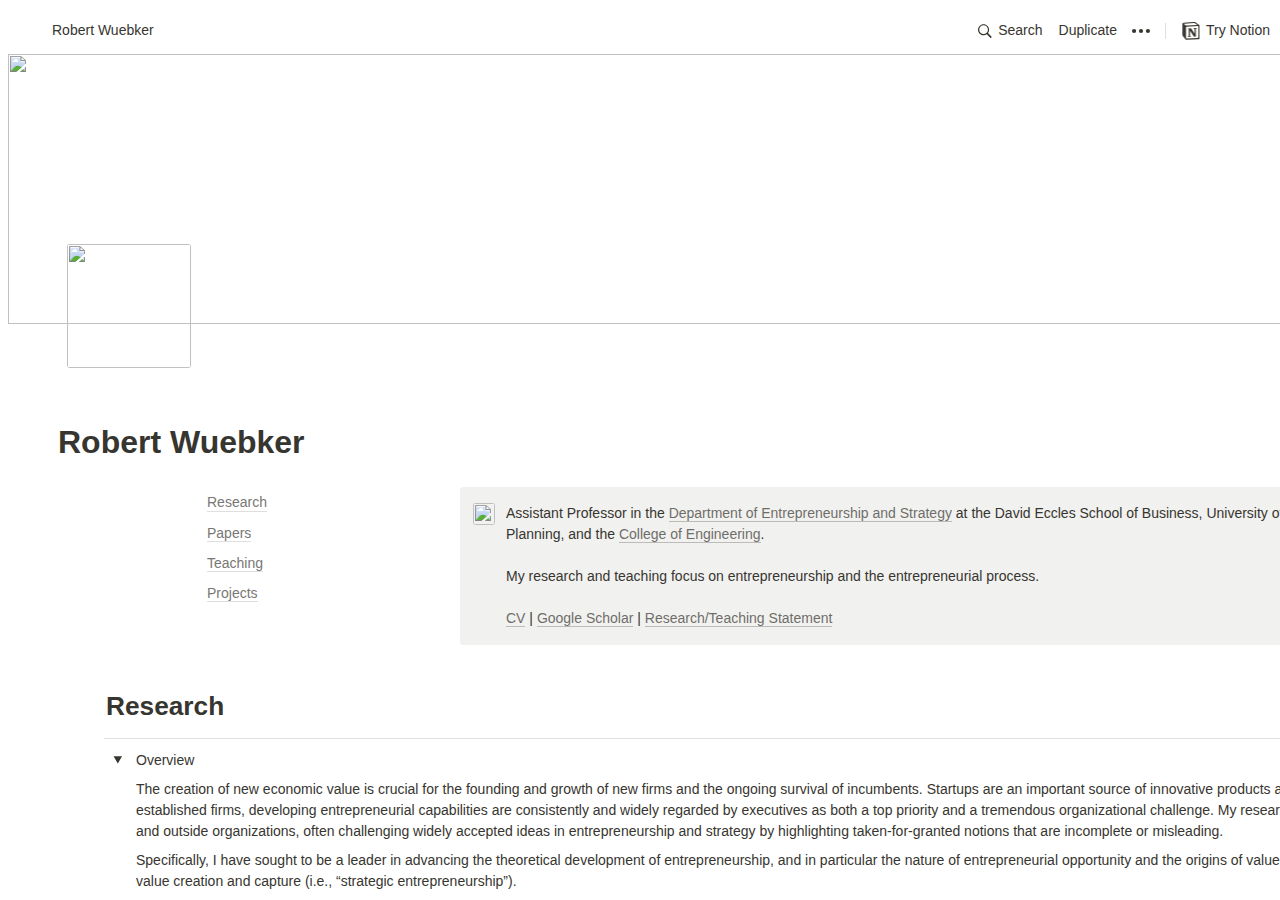
==== index.html @ 04fdee47 "publish: Add files via upload" ====
<html class="notion-html"><head lang="en"><meta charset="utf-8"/><meta content="width=device-width,height=device-height,initial-scale=1,maximum-scale=1,user-scalable=no,viewport-fit=cover" name="viewport"/><title>Robert Wuebker</title><meta content="en_US" property="og:locale"/><link href="/image/https%3A%2F%2Fs3-us-west-2.amazonaws.com%2Fsecure.notion-static.com%2F7ab8ab61-3689-4cba-9c28-fa5ec121e0fb%2FJune_2017_Nice-modified.png?table=block&amp;id=f974e372-aad2-4db1-bea2-6d097f855033&amp;spaceId=c3b4f747-2ad0-435e-8d3e-0a15365d5d4f&amp;width=200&amp;userId=&amp;cache=v2" rel="shortcut icon" type="image/x-icon"/><link href="/images/logo-ios.png" rel="apple-touch-icon"/><meta content="yes" name="apple-mobile-web-app-capable"/><meta content="telephone=no" name="format-detection"/><meta content="no" name="msapplication-tap-highlight"/><link href="4c758603f1604611142662f0ddecadcb583394b5.css" media="print" rel="stylesheet"/><link href="e1d809d762eeca23edf0cb31bb17bf3c703085f5.css" rel="stylesheet"/><link href="c2966105e8aa352ed123c7fd10adfdee28a77e8d.css" rel="stylesheet"/></head><body class="notion-body"><style>body{background:#fff}body.dark{background:#191919}.initial-loading-spinner{-webkit-animation:rotate 1s linear infinite;animation:rotate 1s linear infinite;-webkit-transform-origin:center center;transform-origin:center center;width:1em;height:1em;opacity:.5;display:block;pointer-events:none}@-webkit-keyframes rotate{0%{-webkit-transform:rotate(0) translateZ(0);transform:rotate(0) translateZ(0)}100%{-webkit-transform:rotate(360deg) translateZ(0);transform:rotate(360deg) translateZ(0)}}@keyframes rotate{0%{-webkit-transform:rotate(0) translateZ(0);transform:rotate(0) translateZ(0)}100%{-webkit-transform:rotate(360deg) translateZ(0);transform:rotate(360deg) translateZ(0)}}</style><style id="scroll-properties">
			::-webkit-scrollbar {
				width: 10px;
				height: 10px;
			}
			::-webkit-scrollbar {
				background: transparent;
			}
			::-webkit-scrollbar-track {
				background: #EDECE9;
			}
			::-webkit-scrollbar-thumb {
				background:#D3D1CB;
			}
			::-webkit-scrollbar-thumb:hover {
				background:#AEACA6;
			}
		</style><div id="notion-app"><div class="notion-app-inner notion-light-theme" style='color: rgb(55, 53, 47); fill: currentcolor; line-height: 1.5; font-family: ui-sans-serif, -apple-system, BlinkMacSystemFont, "Segoe UI", Helvetica, "Apple Color Emoji", Arial, sans-serif, "Segoe UI Emoji", "Segoe UI Symbol"; -webkit-font-smoothing: auto;'><div class="notion-cursor-listener" style="width: 100vw; height: 100%; position: relative; display: flex; flex: 1 1 0%; background: white; cursor: text;"><div style="display: flex; flex-direction: column; width: 100%; overflow: hidden; visibility: unset;"><div style="max-width: 100vw; z-index: 100; background: white; user-select: none;"><div class="notion-topbar" style="width: 100%; max-width: 100vw; height: 45px; opacity: 1; transition: opacity 700ms ease 0s, color 700ms ease 0s; position: relative;"><div style="display: flex; justify-content: space-between; align-items: center; overflow: hidden; height: 45px; padding-left: 12px; padding-right: 10px;"><div class="notranslate" style="display: flex; align-items: center; line-height: 1.2; font-size: 14px; height: 100%; flex-grow: 0; margin-right: 8px; min-width: 0px;"><div class="notion-focusable" role="button" style="user-select: none; transition: background 20ms ease-in 0s; cursor: pointer; display: inline-flex; align-items: center; flex-shrink: 1; white-space: nowrap; height: 24px; border-radius: 3px; font-size: 14px; line-height: 1.2; min-width: 0px; padding-left: 6px; padding-right: 6px; color: rgb(55, 53, 47);" tabindex="0"><div aria-disabled="true" class="notion-record-icon notranslate notion-focusable" role="button" style="user-select: none; transition: background 20ms ease-in 0s; display: flex; align-items: center; justify-content: center; height: 20px; width: 20px; border-radius: 3px; flex-shrink: 0; margin-right: 6px;" tabindex="-1"><div><div style="width: 100%; height: 100%;"><img src="b9936ef5839296fddff135df5c99dd07bd91cec0.png" style="display: block; object-fit: cover; border-radius: 3px; width: 17.76px; height: 17.76px; transition: opacity 100ms ease-out 0s;"/></div></div></div><div class="notranslate" style="white-space: nowrap; overflow: hidden; text-overflow: ellipsis; max-width: 240px;">Robert Wuebker</div></div></div><div style="flex-grow: 1; flex-shrink: 1;"></div><div class="notion-focusable" role="button" style="user-select: none; transition: background 20ms ease-in 0s; cursor: pointer; display: inline-flex; align-items: center; flex-shrink: 0; white-space: nowrap; height: 28px; border-radius: 3px; font-size: 14px; line-height: 1.2; min-width: 0px; padding-left: 8px; padding-right: 8px; color: rgb(55, 53, 47);" tabindex="0"><svg class="searchNew" style="width: 14px; height: 14px; display: block; fill: inherit; flex-shrink: 0; backface-visibility: hidden; margin-right: 6px;" viewBox="0 0 17 17"><path d="M6.78027 13.6729C8.24805 13.6729 9.60156 13.1982 10.709 12.4072L14.875 16.5732C15.0684 16.7666 15.3232 16.8633 15.5957 16.8633C16.167 16.8633 16.5713 16.4238 16.5713 15.8613C16.5713 15.5977 16.4834 15.3516 16.29 15.1582L12.1504 11.0098C13.0205 9.86719 13.5391 8.45215 13.5391 6.91406C13.5391 3.19629 10.498 0.155273 6.78027 0.155273C3.0625 0.155273 0.0214844 3.19629 0.0214844 6.91406C0.0214844 10.6318 3.0625 13.6729 6.78027 13.6729ZM6.78027 12.2139C3.87988 12.2139 1.48047 9.81445 1.48047 6.91406C1.48047 4.01367 3.87988 1.61426 6.78027 1.61426C9.68066 1.61426 12.0801 4.01367 12.0801 6.91406C12.0801 9.81445 9.68066 12.2139 6.78027 12.2139Z"></path></svg>Search</div><div class="notion-focusable" role="button" style="user-select: none; transition: background 20ms ease-in 0s; cursor: pointer; display: inline-flex; align-items: center; flex-shrink: 0; white-space: nowrap; height: 28px; border-radius: 3px; font-size: 14px; line-height: 1.2; min-width: 0px; padding-left: 8px; padding-right: 8px; color: rgb(55, 53, 47);" tabindex="0">Duplicate</div><div class="notion-focusable" role="button" style="user-select: none; transition: background 20ms ease-in 0s; cursor: pointer; display: flex; align-items: center; justify-content: center; width: 32px; height: 28px; border-radius: 3px;" tabindex="0"><svg class="dots" style="width: 18px; height: 18px; display: block; fill: inherit; flex-shrink: 0; backface-visibility: hidden;" viewBox="0 0 13 3"><g><path d="M3,1.5A1.5,1.5,0,1,1,1.5,0,1.5,1.5,0,0,1,3,1.5Z"></path><path d="M8,1.5A1.5,1.5,0,1,1,6.5,0,1.5,1.5,0,0,1,8,1.5Z"></path><path d="M13,1.5A1.5,1.5,0,1,1,11.5,0,1.5,1.5,0,0,1,13,1.5Z"></path></g></svg></div><div style="flex: 0 0 auto; width: 1px; height: 16px; margin-left: 8px; margin-right: 8px; background: rgba(55, 53, 47, 0.16);"></div><div class="notion-focusable" role="button" style="user-select: none; transition: background 20ms ease-in 0s; cursor: pointer; display: inline-flex; align-items: center; flex-shrink: 0; white-space: nowrap; height: 28px; border-radius: 3px; font-size: 14px; line-height: 1.2; min-width: 0px; padding-left: 8px; padding-right: 8px; color: rgb(55, 53, 47);" tabindex="0"><svg class="notionLogo" style="width: 18px; height: 18px; display: block; fill: inherit; flex-shrink: 0; backface-visibility: hidden; margin-right: 6px;" viewBox="0 0 120 126"><path d="M 20.6927 21.9315C 24.5836 25.0924 26.0432 24.8512 33.3492 24.3638L 102.228 20.2279C 103.689 20.2279 102.474 18.7705 101.987 18.5283L 90.5477 10.2586C 88.3558 8.55699 85.4356 6.60818 79.8387 7.09563L 13.1433 11.9602C 10.711 12.2014 10.2251 13.4175 11.1939 14.3924L 20.6927 21.9315ZM 24.8281 37.9835L 24.8281 110.456C 24.8281 114.351 26.7745 115.808 31.1553 115.567L 106.853 111.187C 111.236 110.946 111.724 108.267 111.724 105.103L 111.724 33.1169C 111.724 29.958 110.509 28.2544 107.826 28.4976L 28.721 33.1169C 25.8018 33.3622 24.8281 34.8225 24.8281 37.9835ZM 99.5567 41.8711C 100.042 44.0622 99.5567 46.2512 97.3618 46.4974L 93.7143 47.2241L 93.7143 100.728C 90.5477 102.43 87.6275 103.403 85.1942 103.403C 81.2983 103.403 80.3226 102.186 77.4044 98.54L 53.5471 61.087L 53.5471 97.3239L 61.0964 99.0275C 61.0964 99.0275 61.0964 103.403 55.0057 103.403L 38.2148 104.377C 37.727 103.403 38.2148 100.973 39.9179 100.486L 44.2996 99.2717L 44.2996 51.36L 38.2158 50.8725C 37.728 48.6815 38.9431 45.5225 42.3532 45.2773L 60.3661 44.0631L 85.1942 82.0036L 85.1942 48.4402L 78.864 47.7136C 78.3781 45.0351 80.3226 43.0902 82.7569 42.849L 99.5567 41.8711ZM 7.5434 5.39404L 76.9175 0.285276C 85.4366 -0.445402 87.6285 0.0440428 92.983 3.93368L 115.128 19.4982C 118.782 22.1747 120 22.9034 120 25.8211L 120 111.187C 120 116.537 118.051 119.701 111.237 120.185L 30.6734 125.05C 25.5584 125.294 23.124 124.565 20.4453 121.158L 4.13735 99.9994C 1.21516 96.1048 0 93.191 0 89.7819L 0 13.903C 0 9.5279 1.94945 5.8785 7.5434 5.39404Z"></path></svg>Try Notion</div></div></div><div style="width: calc(100% - 0px); user-select: none;"></div></div><div class="notion-frame" style="flex-grow: 0; flex-shrink: 1; display: flex; flex-direction: column; background: white; z-index: 1; height: calc(100vh - 45px); max-height: 100%; position: relative; width: 1920px;"><div class="notion-scroller vertical" style="display: flex; flex-direction: column; z-index: 1; flex-grow: 1; position: relative; align-items: center; margin-right: 0px; margin-bottom: 0px; overflow: hidden auto;"><div class="whenContentEditable" data-content-editable-root="true" style="caret-color: rgb(55, 53, 47); width: 100%; display: flex; flex-direction: column; position: relative; align-items: center; flex-grow: 1; --whenContentEditable--WebkitUserModify:read-write-plaintext-only;"><span style="height: 1px; width: 1px;"></span><div class="pseudoSelection" contenteditable="false" data-content-editable-void="true" style="user-select: none; --pseudoSelection--background:transparent; width: 100%; display: flex; flex-direction: column; align-items: center; flex-shrink: 0; flex-grow: 0; z-index: 2;"><div style="position: relative; width: 100%; display: flex; flex-direction: column; align-items: center; height: 30vh; cursor: default;"><div style="width: 100%; cursor: inherit;"><div style="display: grid; width: 100%; height: 30vh;"><div style="grid-area: 1 / 1 / auto / auto; width: 100%; height: 100%;"><img src="08e96761a85eaa4669b45ad9a16db7f7330a67d4.jpg" style="display: block; object-fit: cover; border-radius: 0px; width: 100%; height: 30vh; opacity: 1; object-position: center 50%;"/></div><div style="pointer-events: none; grid-area: 1 / 1 / auto / auto; width: 100%; height: 100%;"><img src="[data-uri]" style="display: block; object-fit: cover; border-radius: 0px; width: 100%; height: 30vh; opacity: 1; object-position: center 50%;"/></div></div></div><div style='background: rgba(0, 0, 0, 0.4); border-radius: 3px; color: white; font-size: 12px; font-family: ui-sans-serif, -apple-system, BlinkMacSystemFont, "Segoe UI", Helvetica, "Apple Color Emoji", Arial, sans-serif, "Segoe UI Emoji", "Segoe UI Symbol"; width: 180px; left: calc(50% - 90px); padding: 0.3em 1.5em; pointer-events: none; position: absolute; top: calc(50% - 10px); text-align: center; opacity: 0;'>Drag image to reposition</div></div></div><div style="width: 100%; display: flex; justify-content: center; z-index: 3; flex-shrink: 0;"><div style="max-width: 100%; min-width: 0px; width: 100%;"><div style="width: 100%; display: flex; flex-direction: column; align-items: center; flex-shrink: 0; flex-grow: 0;"><div style="max-width: 100%; padding-left: calc(96px + env(safe-area-inset-left)); width: 100%;"><div class="pseudoSelection" contenteditable="false" data-content-editable-void="true" style="user-select: none; --pseudoSelection--background:transparent; pointer-events: none;"><div aria-disabled="true" class="notion-record-icon notranslate notion-focusable" role="button" style="user-select: none; transition: background 20ms ease-in 0s; display: flex; align-items: center; justify-content: center; height: 140px; width: 140px; border-radius: 3px; flex-shrink: 0; position: relative; z-index: 1; margin-left: 3px; margin-bottom: 0px; align-self: flex-start; pointer-events: auto; margin-top: -80px;" tabindex="-1"><div><div style="width: 100%; height: 100%;"><img src="26db6f2d8e98685d6c7b5381017d94def1e86a4d.png" style="display: block; object-fit: cover; border-radius: 3px; width: 124.32px; height: 124.32px; transition: opacity 100ms ease-out 0s;"/></div></div></div><div class="notion-page-controls" style='display: flex; justify-content: flex-start; flex-wrap: wrap; margin-top: 8px; margin-bottom: 4px; margin-left: -1px; color: rgba(55, 53, 47, 0.5); font-family: ui-sans-serif, -apple-system, BlinkMacSystemFont, "Segoe UI", Helvetica, "Apple Color Emoji", Arial, sans-serif, "Segoe UI Emoji", "Segoe UI Symbol"; height: 24px; pointer-events: auto;'></div></div><div style="padding-right: calc(96px + env(safe-area-inset-right));"><div><div class="notion-selectable notion-page-block" data-block-id="f974e372-aad2-4db1-bea2-6d097f855033" style='color: rgb(55, 53, 47); font-weight: 700; line-height: 1.2; font-size: 32px; font-family: ui-sans-serif, -apple-system, BlinkMacSystemFont, "Segoe UI", Helvetica, "Apple Color Emoji", Arial, sans-serif, "Segoe UI Emoji", "Segoe UI Symbol"; cursor: text; display: flex; align-items: center;'><div contenteditable="false" data-content-editable-leaf="true" placeholder="Untitled" spellcheck="true" style="max-width: 100%; width: 100%; white-space: pre-wrap; word-break: break-word; caret-color: rgb(55, 53, 47); padding: 3px 2px;">Robert Wuebker</div></div><div style="margin-left: 4px;"></div></div></div></div></div><div style="width: 100%; display: flex; flex-direction: column; align-items: center; flex-shrink: 0; flex-grow: 0;"><div contenteditable="false" data-content-editable-void="true" style="padding-left: calc(96px + env(safe-area-inset-left)); padding-right: calc(96px + env(safe-area-inset-right)); max-width: 100%; width: 100%;"></div></div></div></div><div style="display: flex; width: 100%; justify-content: space-between; padding-top: 5px;"><div style="max-width: 100%; min-width: 0px; width: 100%;"><div class="notion-page-content" style="flex-shrink: 0; flex-grow: 1; max-width: 100%; display: flex; align-items: flex-start; flex-direction: column; font-size: 14px; line-height: 1.5; width: 100%; z-index: 4; padding-bottom: 30vh; padding-left: calc(96px + env(safe-area-inset-left)); padding-right: calc(96px + env(safe-area-inset-right));"><div class="notion-selectable notion-column_list-block" data-block-id="061d6570-5e00-4f7c-8371-66a01bb4828f" style="width: 100%; max-width: 1718px; align-self: center; margin-top: 2px; margin-bottom: 1px;"><div style="display: flex;"><div style="padding-top: 12px; padding-bottom: 12px; flex-grow: 0; flex-shrink: 0; width: calc((100% - 46px) * 0.125);"><div class="notion-selectable notion-column-block" data-block-id="b6a327b5-1ee9-477a-aa2b-beccf0bfaed7" style="display: flex; flex-direction: column;"><div class="notion-selectable notion-table_of_contents-block" data-block-id="505fc703-7e97-4b4c-8473-d37e04c8502f" style="width: 100%; max-width: 100%; margin-top: 4px; margin-bottom: 0px;"><div contenteditable="false" data-content-editable-void="true" style="position: relative;"><div style="color: rgb(120, 119, 116); fill: rgb(120, 119, 116);"><a class="loconotion-anchor-link" href="#171da814ad4c41a09725a13e60e774c3" rel="noopener noreferrer" style="display: block; color: inherit; text-decoration: none;"><div class="notion-focusable" role="button" style="user-select: none; transition: background 20ms ease-in 0s; cursor: pointer; width: 100%;" tabindex="0"><div style="padding: 6px 2px; font-size: 14px; line-height: 1.3; display: flex; align-items: center; margin-left: 0px;"><div class="notranslate" style="white-space: nowrap; overflow: hidden; text-overflow: ellipsis; background-image: linear-gradient(to right, rgba(55, 53, 47, 0.16) 0%, rgba(55, 53, 47, 0.16) 100%); background-repeat: repeat-x; background-position: 0px 100%; background-size: 100% 1px;">Research</div></div></div></a></div><div style="color: rgb(120, 119, 116); fill: rgb(120, 119, 116);"><a class="loconotion-anchor-link" href="#e42f8b7f3642403e9f766d291a31a2dc" rel="noopener noreferrer" style="display: block; color: inherit; text-decoration: none;"><div class="notion-focusable" role="button" style="user-select: none; transition: background 20ms ease-in 0s; cursor: pointer; width: 100%;" tabindex="0"><div style="padding: 6px 2px; font-size: 14px; line-height: 1.3; display: flex; align-items: center; margin-left: 0px;"><div class="notranslate" style="white-space: nowrap; overflow: hidden; text-overflow: ellipsis; background-image: linear-gradient(to right, rgba(55, 53, 47, 0.16) 0%, rgba(55, 53, 47, 0.16) 100%); background-repeat: repeat-x; background-position: 0px 100%; background-size: 100% 1px;">Papers</div></div></div></a></div><div style="color: rgb(120, 119, 116); fill: rgb(120, 119, 116);"><a class="loconotion-anchor-link" href="#84c1a6bd9ed8491491bbed6f514b8ff3" rel="noopener noreferrer" style="display: block; color: inherit; text-decoration: none;"><div class="notion-focusable" role="button" style="user-select: none; transition: background 20ms ease-in 0s; cursor: pointer; width: 100%;" tabindex="0"><div style="padding: 6px 2px; font-size: 14px; line-height: 1.3; display: flex; align-items: center; margin-left: 0px;"><div class="notranslate" style="white-space: nowrap; overflow: hidden; text-overflow: ellipsis; background-image: linear-gradient(to right, rgba(55, 53, 47, 0.16) 0%, rgba(55, 53, 47, 0.16) 100%); background-repeat: repeat-x; background-position: 0px 100%; background-size: 100% 1px;">Teaching</div></div></div></a></div><div style="color: rgb(120, 119, 116); fill: rgb(120, 119, 116);"><a class="loconotion-anchor-link" href="#21c46ff7a8564c48928d2c7e8164986c" rel="noopener noreferrer" style="display: block; color: inherit; text-decoration: none;"><div class="notion-focusable" role="button" style="user-select: none; transition: background 20ms ease-in 0s; cursor: pointer; width: 100%;" tabindex="0"><div style="padding: 6px 2px; font-size: 14px; line-height: 1.3; display: flex; align-items: center; margin-left: 0px;"><div class="notranslate" style="white-space: nowrap; overflow: hidden; text-overflow: ellipsis; background-image: linear-gradient(to right, rgba(55, 53, 47, 0.16) 0%, rgba(55, 53, 47, 0.16) 100%); background-repeat: repeat-x; background-position: 0px 100%; background-size: 100% 1px;">Projects</div></div></div></a></div></div></div></div></div><div style="position: relative; width: 46px; flex-grow: 0; flex-shrink: 0; transition: opacity 200ms ease-out 0s; opacity: 0;"></div><div style="padding-top: 12px; padding-bottom: 12px; flex-grow: 0; flex-shrink: 0; width: calc((100% - 46px) * 0.875);"><div class="notion-selectable notion-column-block" data-block-id="f14bdfd2-2576-4710-8bee-774c85b29af2" style="display: flex; flex-direction: column;"><div class="notion-selectable notion-callout-block" data-block-id="68fb175a-7b1f-4d13-b289-500f4b550205" style="width: 100%; max-width: 100%; margin-top: 4px; margin-bottom: 0px;"><div style="display: flex;"><div style="display: flex; width: 100%; border-radius: 3px; background: rgb(241, 241, 239); padding: 16px 16px 16px 12px;"><div><div aria-disabled="true" class="notion-record-icon notranslate notion-focusable" role="button" style="user-select: none; transition: background 20ms ease-in 0s; display: flex; align-items: center; justify-content: center; height: 24px; width: 24px; border-radius: 3px; flex-shrink: 0;" tabindex="-1"><div><div style="width: 100%; height: 100%;"><img src="ae1df7cf3c547a1db92ed3b1b52a8207220eceab.png" style="display: block; object-fit: cover; border-radius: 3px; width: 21.312px; height: 21.312px; transition: opacity 100ms ease-out 0s;"/></div></div></div></div><div style="display: flex; flex-direction: column; min-width: 0px; margin-left: 8px; width: 100%;"><div contenteditable="false" data-content-editable-leaf="true" placeholder="Type something…" spellcheck="true" style="max-width: 100%; width: 100%; white-space: pre-wrap; word-break: break-word; caret-color: rgb(55, 53, 47); padding-left: 2px; padding-right: 2px;">Assistant Professor in the <a class="notion-link-token notion-enable-hover" data-token-index="1" href="https://eccles.utah.edu/faculty/department-entrepreneurship-strategy/" rel="noopener noreferrer" style="cursor:pointer;color:inherit;word-wrap:break-word;text-decoration:inherit" target="_blank"><span class="link-annotation-68fb175a-7b1f-4d13-b289-500f4b550205--1676870595" style="border-bottom:0.05em solid;border-color:rgba(55,53,47,0.4);opacity:0.7">Department of Entrepreneurship and Strategy</span></a> at the David Eccles School of Business, University of Utah. Affiliated faculty in the <a class="notion-link-token notion-enable-hover" data-token-index="3" href="https://www.uofu.design/" rel="noopener noreferrer" style="cursor:pointer;color:inherit;word-wrap:break-word;text-decoration:inherit" target="_blank"><span class="link-annotation-68fb175a-7b1f-4d13-b289-500f4b550205--1350696462" style="border-bottom:0.05em solid;border-color:rgba(55,53,47,0.4);opacity:0.7">Multi-Disciplinary Design Program</span></a>, Department of Architecture and Planning, and the <a class="notion-link-token notion-enable-hover" data-token-index="5" href="https://entrepreneurship.coe.utah.edu/" rel="noopener noreferrer" style="cursor:pointer;color:inherit;word-wrap:break-word;text-decoration:inherit" target="_blank"><span class="link-annotation-68fb175a-7b1f-4d13-b289-500f4b550205-619815586" style="border-bottom:0.05em solid;border-color:rgba(55,53,47,0.4);opacity:0.7">College of Engineering</span></a>.

My research and teaching focus on entrepreneurship and the entrepreneurial process.

<a class="notion-link-token notion-enable-hover" data-token-index="7" href="https://www.dropbox.com/s/dn1y8qjit63d4h2/%23%20CV%20-%20rwuebker.pdf?dl=0" rel="noopener noreferrer" style="cursor:pointer;color:inherit;word-wrap:break-word;text-decoration:inherit" target="_blank"><span class="link-annotation-68fb175a-7b1f-4d13-b289-500f4b550205--323769646" style="border-bottom:0.05em solid;border-color:rgba(55,53,47,0.4);opacity:0.7">CV</span></a> | <a class="notion-link-token notion-enable-hover" data-token-index="9" href="https://scholar.google.com/citations?user=xrdLKoIAAAAJ&amp;hl=en" rel="noopener noreferrer" style="cursor:pointer;color:inherit;word-wrap:break-word;text-decoration:inherit" target="_blank"><span class="link-annotation-68fb175a-7b1f-4d13-b289-500f4b550205-1673211446" style="border-bottom:0.05em solid;border-color:rgba(55,53,47,0.4);opacity:0.7">Google Scholar</span></a> | <a class="notion-link-token notion-enable-hover" data-token-index="11" href="https://www.dropbox.com/s/vwnuhxz4vlnbzst/%23%20Research%20Teaching%20-%20Wuebker.pdf?dl=0" rel="noopener noreferrer" style="cursor:pointer;color:inherit;word-wrap:break-word;text-decoration:inherit" target="_blank"><span class="link-annotation-68fb175a-7b1f-4d13-b289-500f4b550205-1397400908" style="border-bottom:0.05em solid;border-color:rgba(55,53,47,0.4);opacity:0.7">Research/Teaching Statement</span></a></div></div></div></div></div></div></div></div></div><div class="notion-selectable notion-header-block" data-block-id="171da814-ad4c-41a0-9725-a13e60e774c3" style="width: 100%; max-width: 1718px; margin-top: 2em; margin-bottom: 4px;"><div style="display: flex; width: 100%; color: inherit; fill: inherit;"><div contenteditable="false" data-content-editable-leaf="true" placeholder="Heading 1" spellcheck="true" style='max-width: 100%; width: 100%; white-space: pre-wrap; word-break: break-word; caret-color: rgb(55, 53, 47); padding: 3px 2px; font-family: ui-sans-serif, -apple-system, BlinkMacSystemFont, "Segoe UI", Helvetica, "Apple Color Emoji", Arial, sans-serif, "Segoe UI Emoji", "Segoe UI Symbol"; font-weight: 600; font-size: 1.875em; line-height: 1.3;'>Research</div></div></div><div class="notion-selectable notion-divider-block" data-block-id="4e0b24b3-f5c3-475e-8cf6-935bcb65673c" style="width: 100%; max-width: 1718px; margin-top: 1px; margin-bottom: 1px;"><div class="notion-cursor-default" style="display: flex; align-items: center; justify-content: center; pointer-events: auto; width: 100%; height: 13px; flex: 0 0 auto; color: rgba(55, 53, 47, 0.16);"><div style="width: 100%; height: 1px; visibility: visible; border-bottom: 1px solid rgba(55, 53, 47, 0.16);"></div></div></div><div class="notion-selectable notion-toggle-block" data-block-id="d470f931-2513-4ff0-8b6c-b3f7332b2fad" style="width: 100%; max-width: 1718px; margin-top: 1px; margin-bottom: 1px;"><div style="display: flex; align-items: flex-start; width: 100%; padding-left: 2px; color: inherit; fill: inherit;"><div class="pseudoSelection" contenteditable="false" data-content-editable-void="true" data-text-edit-side="start" style="user-select: none; --pseudoSelection--background:transparent; margin-right: 2px; width: 24px; display: flex; align-items: center; justify-content: center; flex-grow: 0; flex-shrink: 0; min-height: calc(1.5em + 3px + 3px); padding-right: 2px;"><div class="notion-selectable notion-toggle-block loconotion-toggle-button" loconotion-toggle-id="8b51614a-c3b1-46f0-a5f3-9f717a5ad4eb" role="button" style="user-select: none; transition: background 20ms ease-in 0s; cursor: pointer; display: flex; align-items: center; justify-content: center; width: 24px; height: 24px; border-radius: 3px;" tabindex="0"><svg class="triangle" style="width: 0.6875em; height: 0.6875em; display: block; fill: inherit; flex-shrink: 0; backface-visibility: hidden; transition: transform 200ms ease-out 0s; transform: rotateZ(180deg); opacity: 1;" viewBox="0 0 100 100"><polygon points="5.9,88.2 50,11.8 94.1,88.2 "></polygon></svg></div></div><div style="flex: 1 1 0px; min-width: 1px;"><div style="display: flex;"><div contenteditable="false" data-content-editable-leaf="true" placeholder="Toggle" spellcheck="true" style="max-width: 100%; width: 100%; white-space: pre-wrap; word-break: break-word; caret-color: rgb(55, 53, 47); padding: 3px 2px; text-align: left;">Overview</div></div><div class="loconotion-toggle-content" loconotion-toggle-id="8b51614a-c3b1-46f0-a5f3-9f717a5ad4eb"><div style="display: flex; flex-direction: column;"><div class="notion-selectable notion-text-block" data-block-id="5cedff10-73df-43c3-8021-0db5ea3b8ec4" style="width: 100%; max-width: 100%; margin-top: 2px; margin-bottom: 1px;"><div style="color: inherit; fill: inherit;"><div style="display: flex;"><div contenteditable="false" data-content-editable-leaf="true" placeholder=" " spellcheck="true" style="max-width: 100%; width: 100%; white-space: pre-wrap; word-break: break-word; caret-color: rgb(55, 53, 47); padding: 3px 2px;">The creation of new economic value is crucial for the founding and growth of new firms and the ongoing survival of incumbents. Startups are an important source of innovative products and services, novel ways of organizing, and creative go-to-market strategies. Within established firms, developing entrepreneurial capabilities are consistently and widely regarded by executives as both a top priority and a tremendous organizational challenge. My research focuses on what catalyzes and suppresses the creation of new value both inside and outside organizations, often challenging widely accepted ideas in entrepreneurship and strategy by highlighting taken-for-granted notions that are incomplete or misleading. </div></div></div></div><div class="notion-selectable notion-text-block" data-block-id="aecafa47-8499-4d3a-838d-002d3082db50" style="width: 100%; max-width: 100%; margin-top: 1px; margin-bottom: 1px;"><div style="color: inherit; fill: inherit;"><div style="display: flex;"><div contenteditable="false" data-content-editable-leaf="true" placeholder=" " spellcheck="true" style="max-width: 100%; width: 100%; white-space: pre-wrap; word-break: break-word; caret-color: rgb(55, 53, 47); padding: 3px 2px;">Specifically, I have sought to be a leader in advancing the theoretical development of entrepreneurship, and in particular the nature of entrepreneurial opportunity and the origins of value, entrepreneurial action and the entrepreneurial process, and the connections between value creation and capture (i.e., “strategic entrepreneurship”). </div></div></div></div><div class="notion-selectable notion-text-block" data-block-id="88d455de-ea67-475d-9ebc-ff2fd1f834cf" style="width: 100%; max-width: 100%; margin-top: 1px; margin-bottom: 1px;"><div style="color: inherit; fill: inherit;"><div style="display: flex;"><div contenteditable="false" data-content-editable-leaf="true" placeholder=" " spellcheck="true" style="max-width: 100%; width: 100%; white-space: pre-wrap; word-break: break-word; caret-color: rgb(55, 53, 47); padding: 3px 2px;">My aspiration is that my work changes how we think about what entrepreneurship is, what entrepreneurs do, and how institutions and stakeholders shape the entrepreneurial process.</div></div></div></div><div class="notion-selectable notion-text-block" data-block-id="85d39e86-324a-4fce-89fb-e4ab83c57fa5" style="width: 100%; max-width: 100%; margin-top: 1px; margin-bottom: 0px;"><div style="color: inherit; fill: inherit;"><div style="display: flex;"><div contenteditable="false" data-content-editable-leaf="true" placeholder=" " spellcheck="true" style="max-width: 100%; width: 100%; white-space: pre-wrap; word-break: break-word; caret-color: rgb(55, 53, 47); padding: 3px 2px;">What remains consistent across my various projects is an abiding interest in entrepreneurship of all types—high-growth, replicative, and informal—and the entrepreneurial process as enacted across various organizational and cultural contexts.</div></div></div></div></div></div></div></div></div><div class="notion-selectable notion-header-block" data-block-id="e42f8b7f-3642-403e-9f76-6d291a31a2dc" style="width: 100%; max-width: 1718px; margin-top: 2em; margin-bottom: 4px;"><div style="display: flex; width: 100%; color: inherit; fill: inherit;"><div contenteditable="false" data-content-editable-leaf="true" placeholder="Heading 1" spellcheck="true" style='max-width: 100%; width: 100%; white-space: pre-wrap; word-break: break-word; caret-color: rgb(55, 53, 47); padding: 3px 2px; font-family: ui-sans-serif, -apple-system, BlinkMacSystemFont, "Segoe UI", Helvetica, "Apple Color Emoji", Arial, sans-serif, "Segoe UI Emoji", "Segoe UI Symbol"; font-weight: 600; font-size: 1.875em; line-height: 1.3;'>Papers</div></div></div><div class="notion-selectable notion-divider-block" data-block-id="d2d59859-dc01-415c-847a-fb4ae6a36f77" style="width: 100%; max-width: 1718px; margin-top: 1px; margin-bottom: 1px;"><div class="notion-cursor-default" style="display: flex; align-items: center; justify-content: center; pointer-events: auto; width: 100%; height: 13px; flex: 0 0 auto; color: rgba(55, 53, 47, 0.16);"><div style="width: 100%; height: 1px; visibility: visible; border-bottom: 1px solid rgba(55, 53, 47, 0.16);"></div></div></div><div class="notion-selectable notion-toggle-block" data-block-id="92e8ac06-b53b-4d54-9802-e3986ca5d3fe" style="width: 100%; max-width: 1718px; margin-top: 1px; margin-bottom: 1px;"><div style="display: flex; align-items: flex-start; width: 100%; padding-left: 2px; color: inherit; fill: inherit;"><div class="pseudoSelection" contenteditable="false" data-content-editable-void="true" data-text-edit-side="start" style="user-select: none; --pseudoSelection--background:transparent; margin-right: 2px; width: 24px; display: flex; align-items: center; justify-content: center; flex-grow: 0; flex-shrink: 0; min-height: calc(1.5em + 3px + 3px); padding-right: 2px;"><div class="notion-selectable notion-toggle-block loconotion-toggle-button" loconotion-toggle-id="b34a6c28-c681-43fb-b60b-3cf9c25fcf52" role="button" style="user-select: none; transition: background 20ms ease-in 0s; cursor: pointer; display: flex; align-items: center; justify-content: center; width: 24px; height: 24px; border-radius: 3px;" tabindex="0"><svg class="triangle" style="width: 0.6875em; height: 0.6875em; display: block; fill: inherit; flex-shrink: 0; backface-visibility: hidden; transition: transform 200ms ease-out 0s; transform: rotateZ(180deg); opacity: 1;" viewBox="0 0 100 100"><polygon points="5.9,88.2 50,11.8 94.1,88.2 "></polygon></svg></div></div><div style="flex: 1 1 0px; min-width: 1px;"><div style="display: flex;"><div contenteditable="false" data-content-editable-leaf="true" placeholder="Toggle" spellcheck="true" style="max-width: 100%; width: 100%; white-space: pre-wrap; word-break: break-word; caret-color: rgb(55, 53, 47); padding: 3px 2px; text-align: left;">Entrepreneurial Theories <a class="notion-link-token notion-enable-hover" data-token-index="1" href="https://papers.ssrn.com/sol3/papers.cfm?abstract_id=3917981" rel="noopener noreferrer" style="cursor:pointer;color:inherit;word-wrap:break-word;text-decoration:inherit" target="_blank"><span class="link-annotation-92e8ac06-b53b-4d54-9802-e3986ca5d3fe--1960573143" style="border-bottom:0.05em solid;border-color:rgba(55,53,47,0.4);opacity:0.7">(Working Paper</span></a>)</div></div><div class="loconotion-toggle-content" loconotion-toggle-id="b34a6c28-c681-43fb-b60b-3cf9c25fcf52"><div style="display: flex; flex-direction: column;"><div class="notion-selectable notion-text-block" data-block-id="07e3e7c8-c3e2-433d-986c-5b5ffeac4872" style="width: 100%; max-width: 100%; margin-top: 2px; margin-bottom: 0px;"><div style="color: inherit; fill: inherit;"><div style="display: flex;"><div contenteditable="false" data-content-editable-leaf="true" placeholder=" " spellcheck="true" style="max-width: 100%; width: 100%; white-space: pre-wrap; word-break: break-word; caret-color: rgb(55, 53, 47); padding: 3px 2px;">Entrepreneurs face a host of early choices with significant long-term consequences for the ventures they found. Entrepreneurs must decide what form of financing to use, which assets to purchase or employ, whether to keep their ideas secret or not, and what type of experimentation to engage in. This paper argues that these and many of the choices entrepreneurs face in the earliest stages of the entrepreneurial process depend critically on the nature of the entrepreneurial idea or theory they plan to pursue. This paper develops a contingent theory that enables entrepreneurs to appropriately match their theories of value with the appropriate forms of entrepreneurial action.</div></div></div></div></div></div></div></div></div><div class="notion-selectable notion-toggle-block" data-block-id="865d19b5-ae6d-4687-a8a6-d687a161712d" style="width: 100%; max-width: 1718px; margin-top: 1px; margin-bottom: 1px;"><div style="display: flex; align-items: flex-start; width: 100%; padding-left: 2px; color: inherit; fill: inherit;"><div class="pseudoSelection" contenteditable="false" data-content-editable-void="true" data-text-edit-side="start" style="user-select: none; --pseudoSelection--background:transparent; margin-right: 2px; width: 24px; display: flex; align-items: center; justify-content: center; flex-grow: 0; flex-shrink: 0; min-height: calc(1.5em + 3px + 3px); padding-right: 2px;"><div class="notion-selectable notion-toggle-block loconotion-toggle-button" loconotion-toggle-id="344549c1-192d-4a5d-80e6-218ffff7be74" role="button" style="user-select: none; transition: background 20ms ease-in 0s; cursor: pointer; display: flex; align-items: center; justify-content: center; width: 24px; height: 24px; border-radius: 3px;" tabindex="0"><svg class="triangle" style="width: 0.6875em; height: 0.6875em; display: block; fill: inherit; flex-shrink: 0; backface-visibility: hidden; transition: transform 200ms ease-out 0s; transform: rotateZ(180deg); opacity: 1;" viewBox="0 0 100 100"><polygon points="5.9,88.2 50,11.8 94.1,88.2 "></polygon></svg></div></div><div style="flex: 1 1 0px; min-width: 1px;"><div style="display: flex;"><div contenteditable="false" data-content-editable-leaf="true" placeholder="Toggle" spellcheck="true" style="max-width: 100%; width: 100%; white-space: pre-wrap; word-break: break-word; caret-color: rgb(55, 53, 47); padding: 3px 2px; text-align: left;"><span class="notion-enable-hover" data-token-index="0">Heisenberg Effects In Experimentation On Business Ideas</span> (<a class="notion-link-token notion-enable-hover" data-token-index="2" href="https://papers.ssrn.com/sol3/papers.cfm?abstract_id=3581255" rel="noopener noreferrer" style="cursor:pointer;color:inherit;word-wrap:break-word;text-decoration:inherit" target="_blank"><span class="link-annotation-865d19b5-ae6d-4687-a8a6-d687a161712d--2068810662" style="border-bottom:0.05em solid;border-color:rgba(55,53,47,0.4);opacity:0.7">Working Paper</span></a>)</div></div><div class="loconotion-toggle-content" loconotion-toggle-id="344549c1-192d-4a5d-80e6-218ffff7be74"><div style="display: flex; flex-direction: column;"><div class="notion-selectable notion-text-block" data-block-id="520e2815-9941-44c8-9477-88198f71273e" style="width: 100%; max-width: 100%; margin-top: 2px; margin-bottom: 0px;"><div style="color: inherit; fill: inherit;"><div style="display: flex;"><div contenteditable="false" data-content-editable-leaf="true" placeholder=" " spellcheck="true" style="max-width: 100%; width: 100%; white-space: pre-wrap; word-break: break-word; caret-color: rgb(55, 53, 47); padding: 3px 2px;">Much of the prior work on business experimentation assumes that the choice about when and how to experiment on a business idea is, ultimately, a trade-off between the cost of an experiment and the value of the information it reveals. This paper captures the possibility that experimentation can also change the value of an idea —Heisenberg effects—in a formal model. Heisenberg effects often overturn the recommendations of prior work about when and how to experiment. For example, prior work suggests that actors should experiment when an experiment is informative and low cost. Adding Heisenberg effects to the analysis suggests that, sometimes, rational actors will not engage in highly informative experiments that are also low cost—even choosing costly experiments that provide little to no information about the value of an idea. Prior work also offers guidance for selecting between experimental techniques, arguing that rational actors choose a technique that maximizes information and minimizes cost. Adding Heisenberg effects to the analysis suggests that, sometimes, rational actors will choose more costly and less informative experimental techniques in order to optimize the net impacts of Heisenberg effects associated with the experiment.</div></div></div></div></div></div></div></div></div><div class="notion-selectable notion-toggle-block" data-block-id="12154daa-9a22-4a94-87d4-3bfcb3e093f9" style="width: 100%; max-width: 1718px; margin-top: 1px; margin-bottom: 1px;"><div style="display: flex; align-items: flex-start; width: 100%; padding-left: 2px; color: inherit; fill: inherit;"><div class="pseudoSelection" contenteditable="false" data-content-editable-void="true" data-text-edit-side="start" style="user-select: none; --pseudoSelection--background:transparent; margin-right: 2px; width: 24px; display: flex; align-items: center; justify-content: center; flex-grow: 0; flex-shrink: 0; min-height: calc(1.5em + 3px + 3px); padding-right: 2px;"><div class="notion-selectable notion-toggle-block loconotion-toggle-button" loconotion-toggle-id="cf342e52-0f8d-49c5-b1be-d4bb57541efc" role="button" style="user-select: none; transition: background 20ms ease-in 0s; cursor: pointer; display: flex; align-items: center; justify-content: center; width: 24px; height: 24px; border-radius: 3px;" tabindex="0"><svg class="triangle" style="width: 0.6875em; height: 0.6875em; display: block; fill: inherit; flex-shrink: 0; backface-visibility: hidden; transition: transform 200ms ease-out 0s; transform: rotateZ(180deg); opacity: 1;" viewBox="0 0 100 100"><polygon points="5.9,88.2 50,11.8 94.1,88.2 "></polygon></svg></div></div><div style="flex: 1 1 0px; min-width: 1px;"><div style="display: flex;"><div contenteditable="false" data-content-editable-leaf="true" placeholder="Toggle" spellcheck="true" style="max-width: 100%; width: 100%; white-space: pre-wrap; word-break: break-word; caret-color: rgb(55, 53, 47); padding: 3px 2px; text-align: left;">How Should An Incumbent Respond To An Entrepreneurial Entrant? (<a class="notion-link-token notion-enable-hover" data-token-index="1" href="https://papers.ssrn.com/sol3/papers.cfm?abstract_id=4122634" rel="noopener noreferrer" style="cursor:pointer;color:inherit;word-wrap:break-word;text-decoration:inherit" target="_blank"><span class="link-annotation-12154daa-9a22-4a94-87d4-3bfcb3e093f9--1301331139" style="border-bottom:0.05em solid;border-color:rgba(55,53,47,0.4);opacity:0.7">Working Paper</span></a>)</div></div><div class="loconotion-toggle-content" loconotion-toggle-id="cf342e52-0f8d-49c5-b1be-d4bb57541efc"><div style="display: flex; flex-direction: column;"><div class="notion-selectable notion-text-block" data-block-id="48947333-14e0-4df4-a1c5-4f99b34626d5" style="width: 100%; max-width: 100%; margin-top: 2px; margin-bottom: 0px;"><div style="color: inherit; fill: inherit;"><div style="display: flex;"><div contenteditable="false" data-content-editable-leaf="true" placeholder=" " spellcheck="true" style="max-width: 100%; width: 100%; white-space: pre-wrap; word-break: break-word; caret-color: rgb(55, 53, 47); padding: 3px 2px;">Much of the prior scholarly  work on incumbent responses to an entrepreneurial entrant has a “time machine” flavor to it. Essentially, the field of strategy suggests that the best response for managers of incumbent firms facing an entrepreneurial entrant is to run it back and make better choices: a more flexible organizational form, more effective pre-emptive investments, et cetera. Insofar as academics consider the question of what a manager of an incumbent firm should do <span class="notion-enable-hover" data-token-index="1" style="font-style:italic">in the midst of competition</span> with a new entrant, the advice on offer remains mostly generic templates—attack, compete, ignore, retreat—with no clear guidance about how to choose between them. This paper develops a framework of responses available to incumbent firms facing an entrant that may eventually grow to become an existential threat, and details when each of these strategies will be more, or less, effective. Crucially, insights revealed from an analysis of the framework upend some of the recommendations found in prior work, and broaden the range of optimal responses by incumbent firms to a new entrant.</div></div></div></div></div></div></div></div></div><div class="notion-selectable notion-toggle-block" data-block-id="de187609-887c-4002-838a-fb6c44d23b8a" style="width: 100%; max-width: 1718px; margin-top: 1px; margin-bottom: 1px;"><div style="display: flex; align-items: flex-start; width: 100%; padding-left: 2px; color: inherit; fill: inherit;"><div class="pseudoSelection" contenteditable="false" data-content-editable-void="true" data-text-edit-side="start" style="user-select: none; --pseudoSelection--background:transparent; margin-right: 2px; width: 24px; display: flex; align-items: center; justify-content: center; flex-grow: 0; flex-shrink: 0; min-height: calc(1.5em + 3px + 3px); padding-right: 2px;"><div class="notion-selectable notion-toggle-block loconotion-toggle-button" loconotion-toggle-id="fd196ebf-8945-4a53-81dd-b7ae06c4fc18" role="button" style="user-select: none; transition: background 20ms ease-in 0s; cursor: pointer; display: flex; align-items: center; justify-content: center; width: 24px; height: 24px; border-radius: 3px;" tabindex="0"><svg class="triangle" style="width: 0.6875em; height: 0.6875em; display: block; fill: inherit; flex-shrink: 0; backface-visibility: hidden; transition: transform 200ms ease-out 0s; transform: rotateZ(180deg); opacity: 1;" viewBox="0 0 100 100"><polygon points="5.9,88.2 50,11.8 94.1,88.2 "></polygon></svg></div></div><div style="flex: 1 1 0px; min-width: 1px;"><div style="display: flex;"><div contenteditable="false" data-content-editable-leaf="true" placeholder="Toggle" spellcheck="true" style="max-width: 100%; width: 100%; white-space: pre-wrap; word-break: break-word; caret-color: rgb(55, 53, 47); padding: 3px 2px; text-align: left;">Entrepreneurial Teams And Individual Well-Being (forthcoming, <a class="notion-link-token notion-enable-hover" data-token-index="1" href="https://papers.ssrn.com/sol3/papers.cfm?abstract_id=3912917" rel="noopener noreferrer" style="cursor:pointer;color:inherit;word-wrap:break-word;text-decoration:inherit" target="_blank"><span class="link-annotation-de187609-887c-4002-838a-fb6c44d23b8a--1960722309" style="border-bottom:0.05em solid;border-color:rgba(55,53,47,0.4);opacity:0.7">Revue de l'Entrepreneuriat</span></a>)</div></div><div class="loconotion-toggle-content" loconotion-toggle-id="fd196ebf-8945-4a53-81dd-b7ae06c4fc18"><div style="display: flex; flex-direction: column;"><div class="notion-selectable notion-text-block" data-block-id="d44307c5-1cdd-4c86-a22d-5090fd7242b4" style="width: 100%; max-width: 100%; margin-top: 2px; margin-bottom: 0px;"><div style="color: inherit; fill: inherit;"><div style="display: flex;"><div contenteditable="false" data-content-editable-leaf="true" placeholder=" " spellcheck="true" style="max-width: 100%; width: 100%; white-space: pre-wrap; word-break: break-word; caret-color: rgb(55, 53, 47); padding: 3px 2px;">Why do some individuals thrive during the process of new venture creation, while others experience the dark side of entrepreneurship? Building on self-determination theory and recent research on extreme teams, this paper argues that team dynamics are a critical, but relatively understudied, input to individual well-being in entrepreneurial settings. Entrepreneurship is most often a team sport, and this paper contributes to a growing literature on entrepreneurial well-being by exploring how individual self-regulation strategies and team dynamics interact to sculpt entrepreneurial outcomes.</div></div></div></div></div></div></div></div></div><div class="notion-selectable notion-toggle-block" data-block-id="59fbfe8a-9ac8-4aba-bbc9-f16646c99d02" style="width: 100%; max-width: 1718px; margin-top: 1px; margin-bottom: 1px;"><div style="display: flex; align-items: flex-start; width: 100%; padding-left: 2px; color: inherit; fill: inherit;"><div class="pseudoSelection" contenteditable="false" data-content-editable-void="true" data-text-edit-side="start" style="user-select: none; --pseudoSelection--background:transparent; margin-right: 2px; width: 24px; display: flex; align-items: center; justify-content: center; flex-grow: 0; flex-shrink: 0; min-height: calc(1.5em + 3px + 3px); padding-right: 2px;"><div class="notion-selectable notion-toggle-block loconotion-toggle-button" loconotion-toggle-id="146b1b28-bbef-4278-8e4c-863eb218f6b2" role="button" style="user-select: none; transition: background 20ms ease-in 0s; cursor: pointer; display: flex; align-items: center; justify-content: center; width: 24px; height: 24px; border-radius: 3px;" tabindex="0"><svg class="triangle" style="width: 0.6875em; height: 0.6875em; display: block; fill: inherit; flex-shrink: 0; backface-visibility: hidden; transition: transform 200ms ease-out 0s; transform: rotateZ(180deg); opacity: 1;" viewBox="0 0 100 100"><polygon points="5.9,88.2 50,11.8 94.1,88.2 "></polygon></svg></div></div><div style="flex: 1 1 0px; min-width: 1px;"><div style="display: flex;"><div contenteditable="false" data-content-editable-leaf="true" placeholder="Toggle" spellcheck="true" style="max-width: 100%; width: 100%; white-space: pre-wrap; word-break: break-word; caret-color: rgb(55, 53, 47); padding: 3px 2px; text-align: left;">Is A Reputation For Misconduct Harmful? Evidence From Corporate Venture Capital (<a class="notion-link-token notion-enable-hover" data-token-index="1" href="https://www.sciencedirect.com/science/article/pii/S0148296321006536" rel="noopener noreferrer" style="cursor:pointer;color:inherit;word-wrap:break-word;text-decoration:inherit" target="_blank"><span class="link-annotation-59fbfe8a-9ac8-4aba-bbc9-f16646c99d02-357862469" style="border-bottom:0.05em solid;border-color:rgba(55,53,47,0.4);opacity:0.7">Journal of Business Research</span></a>)</div></div><div class="loconotion-toggle-content" loconotion-toggle-id="146b1b28-bbef-4278-8e4c-863eb218f6b2"><div style="display: flex; flex-direction: column;"><div class="notion-selectable notion-text-block" data-block-id="641e7d82-5420-47fb-91e7-5e0daafe61b1" style="width: 100%; max-width: 100%; margin-top: 2px; margin-bottom: 0px;"><div style="color: inherit; fill: inherit;"><div style="display: flex;"><div contenteditable="false" data-content-editable-leaf="true" placeholder=" " spellcheck="true" style="max-width: 100%; width: 100%; white-space: pre-wrap; word-break: break-word; caret-color: rgb(55, 53, 47); padding: 3px 2px;">This paper explores how three distinct types of reputation—experience, involvement, and misconduct—influence a corporate venture capital firm’s ability to attract potential investments. Combining data on corporate venture capital firms with detailed information about lawsuits filed against those firms, we find that in our sample of corporate venture capital firms and startups the relationship between a firm’s reputation and performance is much more nuanced than prior work suggests. Perhaps the biggest surprise of this study is the positive effect of a reputation for misconduct on the ability of the corporate venture capital firm to attract promising startups. Being implicated in legal disputes seems to raise the profile of the corporate venture capital firm, increasing the number of potential investments it sees.</div></div></div></div></div></div></div></div></div><div class="notion-selectable notion-toggle-block" data-block-id="25afffb9-d386-4160-b8cd-0e5fcb5618b9" style="width: 100%; max-width: 1718px; margin-top: 1px; margin-bottom: 1px;"><div style="display: flex; align-items: flex-start; width: 100%; padding-left: 2px; color: inherit; fill: inherit;"><div class="pseudoSelection" contenteditable="false" data-content-editable-void="true" data-text-edit-side="start" style="user-select: none; --pseudoSelection--background:transparent; margin-right: 2px; width: 24px; display: flex; align-items: center; justify-content: center; flex-grow: 0; flex-shrink: 0; min-height: calc(1.5em + 3px + 3px); padding-right: 2px;"><div class="notion-selectable notion-toggle-block loconotion-toggle-button" loconotion-toggle-id="873038cb-68d8-4e3c-9c20-041be30a9515" role="button" style="user-select: none; transition: background 20ms ease-in 0s; cursor: pointer; display: flex; align-items: center; justify-content: center; width: 24px; height: 24px; border-radius: 3px;" tabindex="0"><svg class="triangle" style="width: 0.6875em; height: 0.6875em; display: block; fill: inherit; flex-shrink: 0; backface-visibility: hidden; transition: transform 200ms ease-out 0s; transform: rotateZ(180deg); opacity: 1;" viewBox="0 0 100 100"><polygon points="5.9,88.2 50,11.8 94.1,88.2 "></polygon></svg></div></div><div style="flex: 1 1 0px; min-width: 1px;"><div style="display: flex;"><div contenteditable="false" data-content-editable-leaf="true" placeholder="Toggle" spellcheck="true" style="max-width: 100%; width: 100%; white-space: pre-wrap; word-break: break-word; caret-color: rgb(55, 53, 47); padding: 3px 2px; text-align: left;">Evaluating an Organizational Innovation: Evidence From The Conglomerate Merger Wave (<a class="notion-link-token notion-enable-hover" data-token-index="1" href="https://academic.oup.com/icc/article/30/4/905/6304974?login=true" rel="noopener noreferrer" style="cursor:pointer;color:inherit;word-wrap:break-word;text-decoration:inherit" target="_blank"><span class="link-annotation-25afffb9-d386-4160-b8cd-0e5fcb5618b9--1077344479" style="border-bottom:0.05em solid;border-color:rgba(55,53,47,0.4);opacity:0.7">Industrial and Corporate Change</span></a>)</div></div><div class="loconotion-toggle-content" loconotion-toggle-id="873038cb-68d8-4e3c-9c20-041be30a9515"><div style="display: flex; flex-direction: column;"><div class="notion-selectable notion-text-block" data-block-id="5b95a5e3-a4e7-4ffa-8625-d1e3b674d438" style="width: 100%; max-width: 100%; margin-top: 2px; margin-bottom: 0px;"><div style="color: inherit; fill: inherit;"><div style="display: flex;"><div contenteditable="false" data-content-editable-leaf="true" placeholder=" " spellcheck="true" style="max-width: 100%; width: 100%; white-space: pre-wrap; word-break: break-word; caret-color: rgb(55, 53, 47); padding: 3px 2px;">At inception, every new organizational form is an innovation, and its value is largely unknown. How do we assess the value of new forms of economic organization? This paper applies an experimental-learning framework to explore how capital markets evaluate an organizational innovation using the conglomerate merger wave in the late 1960s and 1970s as an empirical setting. Results suggest that the initial market popularity of conglomerates, followed by their rapid decline, is indicative of investors attempting to determine the value of a new organizational form. We show that over time, investors systematically updated their beliefs about the value of the conglomerate form as a whole based on new information—positive and negative—about the largest and most newsworthy conglomerates. Our results suggest that financial market participants make judgements not only about specific companies, but about organizational structure itself.</div></div></div></div></div></div></div></div></div><div class="notion-selectable notion-toggle-block" data-block-id="959a5275-7b8c-4844-ac9c-d206dd799709" style="width: 100%; max-width: 1718px; margin-top: 1px; margin-bottom: 1px;"><div style="display: flex; align-items: flex-start; width: 100%; padding-left: 2px; color: inherit; fill: inherit;"><div class="pseudoSelection" contenteditable="false" data-content-editable-void="true" data-text-edit-side="start" style="user-select: none; --pseudoSelection--background:transparent; margin-right: 2px; width: 24px; display: flex; align-items: center; justify-content: center; flex-grow: 0; flex-shrink: 0; min-height: calc(1.5em + 3px + 3px); padding-right: 2px;"><div class="notion-selectable notion-toggle-block loconotion-toggle-button" loconotion-toggle-id="bc2f6e2d-0aa7-4769-a02c-9862fc693232" role="button" style="user-select: none; transition: background 20ms ease-in 0s; cursor: pointer; display: flex; align-items: center; justify-content: center; width: 24px; height: 24px; border-radius: 3px;" tabindex="0"><svg class="triangle" style="width: 0.6875em; height: 0.6875em; display: block; fill: inherit; flex-shrink: 0; backface-visibility: hidden; transition: transform 200ms ease-out 0s; transform: rotateZ(180deg); opacity: 1;" viewBox="0 0 100 100"><polygon points="5.9,88.2 50,11.8 94.1,88.2 "></polygon></svg></div></div><div style="flex: 1 1 0px; min-width: 1px;"><div style="display: flex;"><div contenteditable="false" data-content-editable-leaf="true" placeholder="Toggle" spellcheck="true" style="max-width: 100%; width: 100%; white-space: pre-wrap; word-break: break-word; caret-color: rgb(55, 53, 47); padding: 3px 2px; text-align: left;">The More Things Change, The More They Stay The Same: Firm Demand-Side Responses to Economic Shocks (<a class="notion-link-token notion-enable-hover" data-token-index="1" href="https://onlinelibrary.wiley.com/doi/full/10.1002/mde.3450" rel="noopener noreferrer" style="cursor:pointer;color:inherit;word-wrap:break-word;text-decoration:inherit" target="_blank"><span class="link-annotation-959a5275-7b8c-4844-ac9c-d206dd799709--1643576057" style="border-bottom:0.05em solid;border-color:rgba(55,53,47,0.4);opacity:0.7">Managerial and Decision Economics</span></a>)</div></div><div class="loconotion-toggle-content" loconotion-toggle-id="bc2f6e2d-0aa7-4769-a02c-9862fc693232"><div style="display: flex; flex-direction: column;"><div class="notion-selectable notion-text-block" data-block-id="d71aea7f-f3f4-46e3-bc55-10b4c8fa5e80" style="width: 100%; max-width: 100%; margin-top: 2px; margin-bottom: 0px;"><div style="color: inherit; fill: inherit;"><div style="display: flex;"><div contenteditable="false" data-content-editable-leaf="true" placeholder=" " spellcheck="true" style="max-width: 100%; width: 100%; white-space: pre-wrap; word-break: break-word; caret-color: rgb(55, 53, 47); padding: 3px 2px;">How firms should optimally respond to economic crises, in particular sudden reductions in demand, is a question both scholars and managers care about. This paper leverages a unique survey of Norwegian firms during the 2008 recession to better understand how firms with different capabilities and operating in different contexts develop their strategic responses to demand shocks. While some prior work has isolated and studied a particular type of response to a recession, a central contribution of this paper is the joint consideration of the broad portfolio of possible responses, and how and why firms choose between those responses. Our analysis offers insight into the heterogeneity of firm responses to an economic crisis, and important antecedents such as firm-specific capabilities that drive those decisions.</div></div></div></div></div></div></div></div></div><div class="notion-selectable notion-toggle-block" data-block-id="32eeb63b-9f15-4f0e-a218-8c7053a285c5" style="width: 100%; max-width: 1718px; margin-top: 1px; margin-bottom: 1px;"><div style="display: flex; align-items: flex-start; width: 100%; padding-left: 2px; color: inherit; fill: inherit;"><div class="pseudoSelection" contenteditable="false" data-content-editable-void="true" data-text-edit-side="start" style="user-select: none; --pseudoSelection--background:transparent; margin-right: 2px; width: 24px; display: flex; align-items: center; justify-content: center; flex-grow: 0; flex-shrink: 0; min-height: calc(1.5em + 3px + 3px); padding-right: 2px;"><div class="notion-selectable notion-toggle-block loconotion-toggle-button" loconotion-toggle-id="5280a69d-53c8-4527-b0ad-3a30f76cc17a" role="button" style="user-select: none; transition: background 20ms ease-in 0s; cursor: pointer; display: flex; align-items: center; justify-content: center; width: 24px; height: 24px; border-radius: 3px;" tabindex="0"><svg class="triangle" style="width: 0.6875em; height: 0.6875em; display: block; fill: inherit; flex-shrink: 0; backface-visibility: hidden; transition: transform 200ms ease-out 0s; transform: rotateZ(180deg); opacity: 1;" viewBox="0 0 100 100"><polygon points="5.9,88.2 50,11.8 94.1,88.2 "></polygon></svg></div></div><div style="flex: 1 1 0px; min-width: 1px;"><div style="display: flex;"><div contenteditable="false" data-content-editable-leaf="true" placeholder="Toggle" spellcheck="true" style="max-width: 100%; width: 100%; white-space: pre-wrap; word-break: break-word; caret-color: rgb(55, 53, 47); padding: 3px 2px; text-align: left;">Corporate Diversification And Innovation: Managerial Myopia, Or Inefficient Internal Capital Markets? (<a class="notion-link-token notion-enable-hover" data-token-index="1" href="https://onlinelibrary.wiley.com/doi/full/10.1002/mde.3191" rel="noopener noreferrer" style="cursor:pointer;color:inherit;word-wrap:break-word;text-decoration:inherit" target="_blank"><span class="link-annotation-32eeb63b-9f15-4f0e-a218-8c7053a285c5--1643578815" style="border-bottom:0.05em solid;border-color:rgba(55,53,47,0.4);opacity:0.7">Managerial and Decision Economics</span></a>)</div></div><div class="loconotion-toggle-content" loconotion-toggle-id="5280a69d-53c8-4527-b0ad-3a30f76cc17a"><div style="display: flex; flex-direction: column;"><div class="notion-selectable notion-text-block" data-block-id="a77ffb49-f481-4f13-850d-8d28ea8a878a" style="width: 100%; max-width: 100%; margin-top: 2px; margin-bottom: 0px;"><div style="color: inherit; fill: inherit;"><div style="display: flex;"><div contenteditable="false" data-content-editable-leaf="true" placeholder=" " spellcheck="true" style="max-width: 100%; width: 100%; white-space: pre-wrap; word-break: break-word; caret-color: rgb(55, 53, 47); padding: 3px 2px;">Which is more innovative: the decentralized, diversified large organization or a smaller, more narrowly focused entrepreneurial firm? This paper takes a fresh look at the innovation and diversification question using a comprehensive sample of diversified and non-diversified firms and a novel analytical approach that teases out the mechanisms shaping the innovation-diversification relationship. Results reveal a robust and negative correlation between diversification and innovation, along with evidence that diversification reduces innovation by discouraging investment. However, the analysis also suggests that internal capital market inefficiencies, not managerial myopia, is primarily responsible for the negative relationship between diversification and innovation.</div></div></div></div></div></div></div></div></div><div class="notion-selectable notion-toggle-block" data-block-id="812b7b64-fd32-4672-998d-7e28eedf4166" style="width: 100%; max-width: 1718px; margin-top: 1px; margin-bottom: 1px;"><div style="display: flex; align-items: flex-start; width: 100%; padding-left: 2px; color: inherit; fill: inherit;"><div class="pseudoSelection" contenteditable="false" data-content-editable-void="true" data-text-edit-side="start" style="user-select: none; --pseudoSelection--background:transparent; margin-right: 2px; width: 24px; display: flex; align-items: center; justify-content: center; flex-grow: 0; flex-shrink: 0; min-height: calc(1.5em + 3px + 3px); padding-right: 2px;"><div class="notion-selectable notion-toggle-block loconotion-toggle-button" loconotion-toggle-id="93208e87-c6f6-4d8a-98fc-1bc64a8ee07d" role="button" style="user-select: none; transition: background 20ms ease-in 0s; cursor: pointer; display: flex; align-items: center; justify-content: center; width: 24px; height: 24px; border-radius: 3px;" tabindex="0"><svg class="triangle" style="width: 0.6875em; height: 0.6875em; display: block; fill: inherit; flex-shrink: 0; backface-visibility: hidden; transition: transform 200ms ease-out 0s; transform: rotateZ(180deg); opacity: 1;" viewBox="0 0 100 100"><polygon points="5.9,88.2 50,11.8 94.1,88.2 "></polygon></svg></div></div><div style="flex: 1 1 0px; min-width: 1px;"><div style="display: flex;"><div contenteditable="false" data-content-editable-leaf="true" placeholder="Toggle" spellcheck="true" style="max-width: 100%; width: 100%; white-space: pre-wrap; word-break: break-word; caret-color: rgb(55, 53, 47); padding: 3px 2px; text-align: left;">Social Objectivity And Entrepreneurial Opportunities (<a class="notion-link-token notion-enable-hover" data-token-index="1" href="https://journals.aom.org/doi/10.5465/amr.2017.0451" rel="noopener noreferrer" style="cursor:pointer;color:inherit;word-wrap:break-word;text-decoration:inherit" target="_blank"><span class="link-annotation-812b7b64-fd32-4672-998d-7e28eedf4166-1227540306" style="border-bottom:0.05em solid;border-color:rgba(55,53,47,0.4);opacity:0.7">Academy of Management Journal</span></a>)</div></div><div class="loconotion-toggle-content" loconotion-toggle-id="93208e87-c6f6-4d8a-98fc-1bc64a8ee07d"><div style="display: flex; flex-direction: column;"><div class="notion-selectable notion-text-block" data-block-id="d34a46ca-e23c-4447-8cc2-61ea1575e427" style="width: 100%; max-width: 100%; margin-top: 2px; margin-bottom: 0px;"><div style="color: inherit; fill: inherit;"><div style="display: flex;"><div contenteditable="false" data-content-editable-leaf="true" placeholder=" " spellcheck="true" style="max-width: 100%; width: 100%; white-space: pre-wrap; word-break: break-word; caret-color: rgb(55, 53, 47); padding: 3px 2px;">Entrepreneurial opportunities, along with everything else management scholars study, involves social entities—so it is critically important that the field understand what a social entity is and what makes social institutions like markets, organizations, and profit opportunities real and objective. This paper shows that a clearer understanding of the nature of social institutions resolves several ongoing puzzles about the nature of entrepreneurial opportunity—one of the field’s most pressing and important questions— and offers a new perspective from which to understand the nature of value and the particulars of the entrepreneurial process.</div></div></div></div></div></div></div></div></div><div class="notion-selectable notion-toggle-block" data-block-id="c4ca119f-12d8-4b69-bb4a-b895fbb05610" style="width: 100%; max-width: 1718px; margin-top: 1px; margin-bottom: 1px;"><div style="display: flex; align-items: flex-start; width: 100%; padding-left: 2px; color: inherit; fill: inherit;"><div class="pseudoSelection" contenteditable="false" data-content-editable-void="true" data-text-edit-side="start" style="user-select: none; --pseudoSelection--background:transparent; margin-right: 2px; width: 24px; display: flex; align-items: center; justify-content: center; flex-grow: 0; flex-shrink: 0; min-height: calc(1.5em + 3px + 3px); padding-right: 2px;"><div class="notion-selectable notion-toggle-block loconotion-toggle-button" loconotion-toggle-id="0d1670ab-58ca-400b-bc81-a19fe7b4d1de" role="button" style="user-select: none; transition: background 20ms ease-in 0s; cursor: pointer; display: flex; align-items: center; justify-content: center; width: 24px; height: 24px; border-radius: 3px;" tabindex="0"><svg class="triangle" style="width: 0.6875em; height: 0.6875em; display: block; fill: inherit; flex-shrink: 0; backface-visibility: hidden; transition: transform 200ms ease-out 0s; transform: rotateZ(180deg); opacity: 1;" viewBox="0 0 100 100"><polygon points="5.9,88.2 50,11.8 94.1,88.2 "></polygon></svg></div></div><div style="flex: 1 1 0px; min-width: 1px;"><div style="display: flex;"><div contenteditable="false" data-content-editable-leaf="true" placeholder="Toggle" spellcheck="true" style="max-width: 100%; width: 100%; white-space: pre-wrap; word-break: break-word; caret-color: rgb(55, 53, 47); padding: 3px 2px; text-align: left;">An Economic Model Of Strategic Entrepreneurship (<a class="notion-link-token notion-enable-hover" data-token-index="1" href="https://onlinelibrary.wiley.com/doi/full/10.1002/sej.1319" rel="noopener noreferrer" style="cursor:pointer;color:inherit;word-wrap:break-word;text-decoration:inherit" target="_blank"><span class="link-annotation-c4ca119f-12d8-4b69-bb4a-b895fbb05610-1253940139" style="border-bottom:0.05em solid;border-color:rgba(55,53,47,0.4);opacity:0.7">Strategic Entrepreneurship Journal</span></a>)</div></div><div class="loconotion-toggle-content" loconotion-toggle-id="0d1670ab-58ca-400b-bc81-a19fe7b4d1de"><div style="display: flex; flex-direction: column;"><div class="notion-selectable notion-text-block" data-block-id="694758a8-54c6-4752-a3a2-ab17b049ac64" style="width: 100%; max-width: 100%; margin-top: 2px; margin-bottom: 0px;"><div style="color: inherit; fill: inherit;"><div style="display: flex;"><div contenteditable="false" data-content-editable-leaf="true" placeholder=" " spellcheck="true" style="max-width: 100%; width: 100%; white-space: pre-wrap; word-break: break-word; caret-color: rgb(55, 53, 47); padding: 3px 2px;">Although there is broad consensus that the essence of entrepreneurship is the creation and capture of new economic value, scholars have struggled to convert this central axiom to the particulars of the entrepreneurial process. This paper offers a formal model of entrepreneurial entry grounded in neoclassical economics, modeling entry and competition as occurring simultaneously in production technology space and product attribute space. A central feature of the model is to disaggregate the eponymous ‘entrepreneurial rent’ into four potential and distinct rent streams: arbitrage, innovation, organization and uncertainty-bearing. Examining these mechanisms together reveals implications for how best to organize value creation and capture throughout the entrepreneurial process, and to conceptualize value capture as a set of distinct rent streams available to multiple stakeholders over time.</div></div></div></div></div></div></div></div></div><div class="notion-selectable notion-toggle-block" data-block-id="94bff2bb-5057-4f05-9d59-dfcca9ddb6c7" style="width: 100%; max-width: 1718px; margin-top: 1px; margin-bottom: 1px;"><div style="display: flex; align-items: flex-start; width: 100%; padding-left: 2px; color: inherit; fill: inherit;"><div class="pseudoSelection" contenteditable="false" data-content-editable-void="true" data-text-edit-side="start" style="user-select: none; --pseudoSelection--background:transparent; margin-right: 2px; width: 24px; display: flex; align-items: center; justify-content: center; flex-grow: 0; flex-shrink: 0; min-height: calc(1.5em + 3px + 3px); padding-right: 2px;"><div class="notion-selectable notion-toggle-block loconotion-toggle-button" loconotion-toggle-id="f2795025-6e57-4d7e-89f2-7e30497d20a3" role="button" style="user-select: none; transition: background 20ms ease-in 0s; cursor: pointer; display: flex; align-items: center; justify-content: center; width: 24px; height: 24px; border-radius: 3px;" tabindex="0"><svg class="triangle" style="width: 0.6875em; height: 0.6875em; display: block; fill: inherit; flex-shrink: 0; backface-visibility: hidden; transition: transform 200ms ease-out 0s; transform: rotateZ(180deg); opacity: 1;" viewBox="0 0 100 100"><polygon points="5.9,88.2 50,11.8 94.1,88.2 "></polygon></svg></div></div><div style="flex: 1 1 0px; min-width: 1px;"><div style="display: flex;"><div contenteditable="false" data-content-editable-leaf="true" placeholder="Toggle" spellcheck="true" style="max-width: 100%; width: 100%; white-space: pre-wrap; word-break: break-word; caret-color: rgb(55, 53, 47); padding: 3px 2px; text-align: left;">Prediction And Control: An Agent-Based Simulation Of The Entrepreneurial Problem Space (<a class="notion-link-token notion-enable-hover" data-token-index="1" href="https://onlinelibrary.wiley.com/doi/full/10.1002/sej.1271" rel="noopener noreferrer" style="cursor:pointer;color:inherit;word-wrap:break-word;text-decoration:inherit" target="_blank"><span class="link-annotation-94bff2bb-5057-4f05-9d59-dfcca9ddb6c7-1253939356" style="border-bottom:0.05em solid;border-color:rgba(55,53,47,0.4);opacity:0.7">Strategic Entrepreneurship Journal</span></a>)</div></div><div class="loconotion-toggle-content" loconotion-toggle-id="f2795025-6e57-4d7e-89f2-7e30497d20a3"><div style="display: flex; flex-direction: column;"><div class="notion-selectable notion-text-block" data-block-id="c33b0620-5c10-4b9f-8f9f-18c822054e04" style="width: 100%; max-width: 100%; margin-top: 2px; margin-bottom: 0px;"><div style="color: inherit; fill: inherit;"><div style="display: flex;"><div contenteditable="false" data-content-editable-leaf="true" placeholder=" " spellcheck="true" style="max-width: 100%; width: 100%; white-space: pre-wrap; word-break: break-word; caret-color: rgb(55, 53, 47); padding: 3px 2px;">Search and learning are central to the entrepreneurial process, and a longstanding question in the entrepreneurship literature are the conditions under which search processes that privilege information-gathering are superior to strategies that emphasize immediate action and learning-by-doing. Prior theoretical work underpinning these two perspectives tends to take the environment as given and immutable, differing only in their recommendations for how to search given an unchanging environment. This paper contributes to a growing body of work in strategy and entrepreneurship that challenges this environment-as-given assumption, developing a simulated world (an agent-based model) as a laboratory to examine the entrepreneurial process. We populate this world with makers attempting to build valuable offerings, and consumers representing the market for those artifacts. The makers in this world can use one of two processes to create their offerings. The first process focuses on gathering information from consumers. The second eschews market feedback entirely, focusing instead on other agent-makers and attempting to enroll them in co-creating their product or service. We use environmental uncertainty as a shift parameter to explore the boundary conditions of these two archetypal approaches, revealing a much more nuanced relationship between the nature of an idea, environment, and search technique than suggested by prior work.</div></div></div></div></div></div></div></div></div><div class="notion-selectable notion-toggle-block" data-block-id="3c5d2a83-6f97-472f-97a3-1a654167e564" style="width: 100%; max-width: 1718px; margin-top: 1px; margin-bottom: 1px;"><div style="display: flex; align-items: flex-start; width: 100%; padding-left: 2px; color: inherit; fill: inherit;"><div class="pseudoSelection" contenteditable="false" data-content-editable-void="true" data-text-edit-side="start" style="user-select: none; --pseudoSelection--background:transparent; margin-right: 2px; width: 24px; display: flex; align-items: center; justify-content: center; flex-grow: 0; flex-shrink: 0; min-height: calc(1.5em + 3px + 3px); padding-right: 2px;"><div class="notion-selectable notion-toggle-block loconotion-toggle-button" loconotion-toggle-id="3d6f9fe1-1b90-439b-922a-78b9f0a994ca" role="button" style="user-select: none; transition: background 20ms ease-in 0s; cursor: pointer; display: flex; align-items: center; justify-content: center; width: 24px; height: 24px; border-radius: 3px;" tabindex="0"><svg class="triangle" style="width: 0.6875em; height: 0.6875em; display: block; fill: inherit; flex-shrink: 0; backface-visibility: hidden; transition: transform 200ms ease-out 0s; transform: rotateZ(180deg); opacity: 1;" viewBox="0 0 100 100"><polygon points="5.9,88.2 50,11.8 94.1,88.2 "></polygon></svg></div></div><div style="flex: 1 1 0px; min-width: 1px;"><div style="display: flex;"><div contenteditable="false" data-content-editable-leaf="true" placeholder="Toggle" spellcheck="true" style="max-width: 100%; width: 100%; white-space: pre-wrap; word-break: break-word; caret-color: rgb(55, 53, 47); padding: 3px 2px; text-align: left;">Problems, Theories, And Governing the Crowd (<a class="notion-link-token notion-enable-hover" data-token-index="1" href="https://journals.sagepub.com/doi/full/10.1177/1476127016649943" rel="noopener noreferrer" style="cursor:pointer;color:inherit;word-wrap:break-word;text-decoration:inherit" target="_blank"><span class="link-annotation-3c5d2a83-6f97-472f-97a3-1a654167e564-1440582303" style="border-bottom:0.05em solid;border-color:rgba(55,53,47,0.4);opacity:0.7">Strategic Organization</span></a>)</div></div><div class="loconotion-toggle-content" loconotion-toggle-id="3d6f9fe1-1b90-439b-922a-78b9f0a994ca"><div style="display: flex; flex-direction: column;"><div class="notion-selectable notion-text-block" data-block-id="840f725e-bb3d-4c2e-9f50-14f62446baa2" style="width: 100%; max-width: 100%; margin-top: 2px; margin-bottom: 0px;"><div style="color: inherit; fill: inherit;"><div style="display: flex;"><div contenteditable="false" data-content-editable-leaf="true" placeholder=" " spellcheck="true" style="max-width: 100%; width: 100%; white-space: pre-wrap; word-break: break-word; caret-color: rgb(55, 53, 47); padding: 3px 2px;">When, where and under what conditions does a diffuse or open approach to innovation make sense, and given the decision to engage in distributed innovative activity, how should managers choose between particular approaches? Much of the prior work on crowd-powered innovation through mechanisms such as crowdsourcing or blockchain governance is diverse and often contradictory. This paper argues that this question is, fundamentally, a design problem: economic actors can successfully catalyze innovation when they efficiently match attributes of the problem or domain of problems ripe for innovation to different modes of solution search. This paper argues for the central role of comparative governance in deciding how to organize innovative activity generally, and distributed innovation in particular. Fundamentally, a theory of distributed innovation requires the ability to understand its costs and benefits, when an economic actor would choose it over alternative forms of organization, and the factors that, on the margin, affect its boundary conditions.</div></div></div></div></div></div></div></div></div><div class="notion-selectable notion-toggle-block" data-block-id="8f7d5ba0-c486-4d6a-9c4c-4f9144a5f671" style="width: 100%; max-width: 1718px; margin-top: 1px; margin-bottom: 1px;"><div style="display: flex; align-items: flex-start; width: 100%; padding-left: 2px; color: inherit; fill: inherit;"><div class="pseudoSelection" contenteditable="false" data-content-editable-void="true" data-text-edit-side="start" style="user-select: none; --pseudoSelection--background:transparent; margin-right: 2px; width: 24px; display: flex; align-items: center; justify-content: center; flex-grow: 0; flex-shrink: 0; min-height: calc(1.5em + 3px + 3px); padding-right: 2px;"><div class="notion-selectable notion-toggle-block loconotion-toggle-button" loconotion-toggle-id="4bae91c3-1d5c-432f-a201-95300578dd30" role="button" style="user-select: none; transition: background 20ms ease-in 0s; cursor: pointer; display: flex; align-items: center; justify-content: center; width: 24px; height: 24px; border-radius: 3px;" tabindex="0"><svg class="triangle" style="width: 0.6875em; height: 0.6875em; display: block; fill: inherit; flex-shrink: 0; backface-visibility: hidden; transition: transform 200ms ease-out 0s; transform: rotateZ(180deg); opacity: 1;" viewBox="0 0 100 100"><polygon points="5.9,88.2 50,11.8 94.1,88.2 "></polygon></svg></div></div><div style="flex: 1 1 0px; min-width: 1px;"><div style="display: flex;"><div contenteditable="false" data-content-editable-leaf="true" placeholder="Toggle" spellcheck="true" style="max-width: 100%; width: 100%; white-space: pre-wrap; word-break: break-word; caret-color: rgb(55, 53, 47); padding: 3px 2px; text-align: left;">On Opportunities: Philosophical And Empirical Implications (<a class="notion-link-token notion-enable-hover" data-token-index="1" href="https://journals.aom.org/doi/full/10.5465/amr.2016.0035" rel="noopener noreferrer" style="cursor:pointer;color:inherit;word-wrap:break-word;text-decoration:inherit" target="_blank"><span class="link-annotation-8f7d5ba0-c486-4d6a-9c4c-4f9144a5f671--2108348399" style="border-bottom:0.05em solid;border-color:rgba(55,53,47,0.4);opacity:0.7">Academy of Management Review</span></a>)</div></div><div class="loconotion-toggle-content" loconotion-toggle-id="4bae91c3-1d5c-432f-a201-95300578dd30"><div style="display: flex; flex-direction: column;"><div class="notion-selectable notion-text-block" data-block-id="f55c9e8d-6a07-41cc-8ace-9843a82dfd3a" style="width: 100%; max-width: 100%; margin-top: 2px; margin-bottom: 0px;"><div style="color: inherit; fill: inherit;"><div style="display: flex;"><div contenteditable="false" data-content-editable-leaf="true" placeholder=" " spellcheck="true" style="max-width: 100%; width: 100%; white-space: pre-wrap; word-break: break-word; caret-color: rgb(55, 53, 47); padding: 3px 2px;">The field of entrepreneurship has been obsessed with whether entrepreneurial opportunities are created or discovered for almost two decades. Although the question can at times seem esoteric and impractical, the implications for research and practice are actually quite profound, which in part explains the sustained interest in the topic. Scholars of the “discovery view” of entrepreneurial opportunity assert that opportunities are objective and real, and in their search for a coherent intellectual foundation for this perspective have drawn from philosophy’s toolkit to position the “opportunity discovery versus opportunity creation” debate within a broader debate about critical realism and social constructionism. We show that adopting a critical realist perspective to analyze the nature of opportunity is unsuccessful at resolving a series of internal contradictions, and generates implications that are unpalatable. Further, we argue that the debate about critical realism and social constructionism is itself suspect, resulting from a basic misunderstanding and resulting mishandling of both perspectives.</div></div></div></div></div></div></div></div></div><div class="notion-selectable notion-toggle-block" data-block-id="90dc308c-f210-4b2a-80ab-780c9871234b" style="width: 100%; max-width: 1718px; margin-top: 1px; margin-bottom: 1px;"><div style="display: flex; align-items: flex-start; width: 100%; padding-left: 2px; color: inherit; fill: inherit;"><div class="pseudoSelection" contenteditable="false" data-content-editable-void="true" data-text-edit-side="start" style="user-select: none; --pseudoSelection--background:transparent; margin-right: 2px; width: 24px; display: flex; align-items: center; justify-content: center; flex-grow: 0; flex-shrink: 0; min-height: calc(1.5em + 3px + 3px); padding-right: 2px;"><div class="notion-selectable notion-toggle-block loconotion-toggle-button" loconotion-toggle-id="022e945f-81fe-4e73-b658-6da2226de984" role="button" style="user-select: none; transition: background 20ms ease-in 0s; cursor: pointer; display: flex; align-items: center; justify-content: center; width: 24px; height: 24px; border-radius: 3px;" tabindex="0"><svg class="triangle" style="width: 0.6875em; height: 0.6875em; display: block; fill: inherit; flex-shrink: 0; backface-visibility: hidden; transition: transform 200ms ease-out 0s; transform: rotateZ(180deg); opacity: 1;" viewBox="0 0 100 100"><polygon points="5.9,88.2 50,11.8 94.1,88.2 "></polygon></svg></div></div><div style="flex: 1 1 0px; min-width: 1px;"><div style="display: flex;"><div contenteditable="false" data-content-editable-leaf="true" placeholder="Toggle" spellcheck="true" style="max-width: 100%; width: 100%; white-space: pre-wrap; word-break: break-word; caret-color: rgb(55, 53, 47); padding: 3px 2px; text-align: left;">Relationship Banking And Conflicts Of Interest: Evidence From German IPOs (<a class="notion-link-token notion-enable-hover" data-token-index="1" href="https://www.sciencedirect.com/science/article/pii/S0929119916300426" rel="noopener noreferrer" style="cursor:pointer;color:inherit;word-wrap:break-word;text-decoration:inherit" target="_blank"><span class="link-annotation-90dc308c-f210-4b2a-80ab-780c9871234b-1548798645" style="border-bottom:0.05em solid;border-color:rgba(55,53,47,0.4);opacity:0.7">Journal of Corporate Finance</span></a>)</div></div><div class="loconotion-toggle-content" loconotion-toggle-id="022e945f-81fe-4e73-b658-6da2226de984"><div style="display: flex; flex-direction: column;"><div class="notion-selectable notion-text-block" data-block-id="725cc3c3-42a1-4df5-ace7-31f5d8195af1" style="width: 100%; max-width: 100%; margin-top: 2px; margin-bottom: 0px;"><div style="color: inherit; fill: inherit;"><div style="display: flex;"><div contenteditable="false" data-content-editable-leaf="true" placeholder=" " spellcheck="true" style="max-width: 100%; width: 100%; white-space: pre-wrap; word-break: break-word; caret-color: rgb(55, 53, 47); padding: 3px 2px;">Continued consolidation of the financial services industry has focused attention on universal banks—financial intermediaries that perform both commercial and investment banking. Some have argued that while universal banks can, in principle, improve the quality of corporate governance through the monitoring of their client companies. Critics argue that universal or “relationship” banking actually promotes conflict of interest. This paper compares the impact of universal banking in its double role of lender and underwriter by comparing universal-bank-underwritten initial public offerings with those written by specialized banks. If investors perceive universal banks as underwriters with conflicts of interest, then lower initial prices could be compensation for the potential hazards associated with the underwriter’s pre-existing lending relationships. Alternatively, investors might perceive universal banks as certifiers of high quality issues, which would encourage higher offer prices. Results reveal that universal-bank affiliation is correlated with higher first-day returns, suggesting evidence of underpricing. However, these early returns are uncorrelated with long-term performance, suggesting that underpricing compensates for potential conflicts of interest. Our results also suggest that preexisting bank relationships, rather than issuer characteristics, determine an entrepreneurial firm’s choice of underwriter.</div></div></div></div></div></div></div></div></div><div class="notion-selectable notion-toggle-block" data-block-id="c77f8148-3057-4bb6-bc72-c339c689f169" style="width: 100%; max-width: 1718px; margin-top: 1px; margin-bottom: 1px;"><div style="display: flex; align-items: flex-start; width: 100%; padding-left: 2px; color: inherit; fill: inherit;"><div class="pseudoSelection" contenteditable="false" data-content-editable-void="true" data-text-edit-side="start" style="user-select: none; --pseudoSelection--background:transparent; margin-right: 2px; width: 24px; display: flex; align-items: center; justify-content: center; flex-grow: 0; flex-shrink: 0; min-height: calc(1.5em + 3px + 3px); padding-right: 2px;"><div class="notion-selectable notion-toggle-block loconotion-toggle-button" loconotion-toggle-id="63d55ad1-8453-4fb0-9788-94f88c96106d" role="button" style="user-select: none; transition: background 20ms ease-in 0s; cursor: pointer; display: flex; align-items: center; justify-content: center; width: 24px; height: 24px; border-radius: 3px;" tabindex="0"><svg class="triangle" style="width: 0.6875em; height: 0.6875em; display: block; fill: inherit; flex-shrink: 0; backface-visibility: hidden; transition: transform 200ms ease-out 0s; transform: rotateZ(180deg); opacity: 1;" viewBox="0 0 100 100"><polygon points="5.9,88.2 50,11.8 94.1,88.2 "></polygon></svg></div></div><div style="flex: 1 1 0px; min-width: 1px;"><div style="display: flex;"><div contenteditable="false" data-content-editable-leaf="true" placeholder="Toggle" spellcheck="true" style="max-width: 100%; width: 100%; white-space: pre-wrap; word-break: break-word; caret-color: rgb(55, 53, 47); padding: 3px 2px; text-align: left;">Bridging Behavioral Models and Theoretical Concepts: Effectuation and Bricolage in the Opportunity Creation Framework (<a class="notion-link-token notion-enable-hover" data-token-index="1" href="https://onlinelibrary.wiley.com/doi/full/10.1002/sej.1215" rel="noopener noreferrer" style="cursor:pointer;color:inherit;word-wrap:break-word;text-decoration:inherit" target="_blank"><span class="link-annotation-c77f8148-3057-4bb6-bc72-c339c689f169-1253939174" style="border-bottom:0.05em solid;border-color:rgba(55,53,47,0.4);opacity:0.7">Strategic Entrepreneurship Journal</span></a>)</div></div><div class="loconotion-toggle-content" loconotion-toggle-id="63d55ad1-8453-4fb0-9788-94f88c96106d"><div style="display: flex; flex-direction: column;"><div class="notion-selectable notion-text-block" data-block-id="72b67680-c168-4402-98b7-4f6dffcab01f" style="width: 100%; max-width: 100%; margin-top: 2px; margin-bottom: 0px;"><div style="color: inherit; fill: inherit;"><div style="display: flex;"><div contenteditable="false" data-content-editable-leaf="true" placeholder=" " spellcheck="true" style="max-width: 100%; width: 100%; white-space: pre-wrap; word-break: break-word; caret-color: rgb(55, 53, 47); padding: 3px 2px;">Opportunity creation, effectuation, and bricolage are three related theories in entrepreneurship, each describing how entrepreneurs create new economic value through action. Although prior work often conceptualizes these concepts as interrelated, precisely how they relate to and compliment one another and where they diverge remains unclear. This paper examines the roots of each of these concepts and their underlying assumptions and organizes them within a unifying conceptual frame. Analysis of this framework reveals a set of entailing implications that can guide future work in entrepreneurship, and advances our collective  understanding of value creation and capture in strategy, entrepreneurship, and organization theory.</div></div></div></div></div></div></div></div></div><div class="notion-selectable notion-toggle-block" data-block-id="0ef3dbb8-077a-4aeb-af81-cf2b44c5dd74" style="width: 100%; max-width: 1718px; margin-top: 1px; margin-bottom: 1px;"><div style="display: flex; align-items: flex-start; width: 100%; padding-left: 2px; color: inherit; fill: inherit;"><div class="pseudoSelection" contenteditable="false" data-content-editable-void="true" data-text-edit-side="start" style="user-select: none; --pseudoSelection--background:transparent; margin-right: 2px; width: 24px; display: flex; align-items: center; justify-content: center; flex-grow: 0; flex-shrink: 0; min-height: calc(1.5em + 3px + 3px); padding-right: 2px;"><div class="notion-selectable notion-toggle-block loconotion-toggle-button" loconotion-toggle-id="aa91ed8a-a046-46d8-a2e1-d3b818c0ac45" role="button" style="user-select: none; transition: background 20ms ease-in 0s; cursor: pointer; display: flex; align-items: center; justify-content: center; width: 24px; height: 24px; border-radius: 3px;" tabindex="0"><svg class="triangle" style="width: 0.6875em; height: 0.6875em; display: block; fill: inherit; flex-shrink: 0; backface-visibility: hidden; transition: transform 200ms ease-out 0s; transform: rotateZ(180deg); opacity: 1;" viewBox="0 0 100 100"><polygon points="5.9,88.2 50,11.8 94.1,88.2 "></polygon></svg></div></div><div style="flex: 1 1 0px; min-width: 1px;"><div style="display: flex;"><div contenteditable="false" data-content-editable-leaf="true" placeholder="Toggle" spellcheck="true" style="max-width: 100%; width: 100%; white-space: pre-wrap; word-break: break-word; caret-color: rgb(55, 53, 47); padding: 3px 2px; text-align: left;">Realism In The Study Of Entrepreneurship (<a class="notion-link-token notion-enable-hover" data-token-index="1" href="https://journals.aom.org/doi/10.5465/amr.2013.0244" rel="noopener noreferrer" style="cursor:pointer;color:inherit;word-wrap:break-word;text-decoration:inherit" target="_blank"><span class="link-annotation-0ef3dbb8-077a-4aeb-af81-cf2b44c5dd74-1113021752" style="border-bottom:0.05em solid;border-color:rgba(55,53,47,0.4);opacity:0.7">Academy of Management Review</span></a>)</div></div><div class="loconotion-toggle-content" loconotion-toggle-id="aa91ed8a-a046-46d8-a2e1-d3b818c0ac45"><div style="display: flex; flex-direction: column;"><div class="notion-selectable notion-text-block" data-block-id="77185b84-f00d-4793-8547-3e3e2eb88ec0" style="width: 100%; max-width: 100%; margin-top: 2px; margin-bottom: 0px;"><div style="color: inherit; fill: inherit;"><div style="display: flex;"><div contenteditable="false" data-content-editable-leaf="true" placeholder=" " spellcheck="true" style="max-width: 100%; width: 100%; white-space: pre-wrap; word-break: break-word; caret-color: rgb(55, 53, 47); padding: 3px 2px;">Arguably, the single overarching problem in the social sciences has been finding suitable intellectual foundations for them. The question that torments social scientists is: how is it possible that we seem to uncover new objective facts amidst social structures that are subjective and man-made? In other words, how is it possible to make ‘objective’ discoveries in the field of management, or to talk about the ‘objectivity’ of entrepreneurial opportunity, in systems that are distinctly different from the natural world? This article argues that the underlying intellectual foundations in management scholarship broadly, and the field of entrepreneurship in particular, are indeed fundamentally flawed, but that the threat is neither inextricable nor existential. The theories that scholars in the social sciences have borrowed to buttress their theorizing in prior work have been supplanted by a host of new candidate theories. We detail one of these theories—social ontology—and show how it can be fruitfully applied to the question of created versus discovered opportunities in entrepreneurship.</div></div></div></div></div></div></div></div></div><div class="notion-selectable notion-toggle-block" data-block-id="7a1ac4e7-7548-4335-9b58-184bb38f296d" style="width: 100%; max-width: 1718px; margin-top: 1px; margin-bottom: 1px;"><div style="display: flex; align-items: flex-start; width: 100%; padding-left: 2px; color: inherit; fill: inherit;"><div class="pseudoSelection" contenteditable="false" data-content-editable-void="true" data-text-edit-side="start" style="user-select: none; --pseudoSelection--background:transparent; margin-right: 2px; width: 24px; display: flex; align-items: center; justify-content: center; flex-grow: 0; flex-shrink: 0; min-height: calc(1.5em + 3px + 3px); padding-right: 2px;"><div class="notion-selectable notion-toggle-block loconotion-toggle-button" loconotion-toggle-id="267ee7a2-62cf-4d12-bf9f-b5049cfea0bc" role="button" style="user-select: none; transition: background 20ms ease-in 0s; cursor: pointer; display: flex; align-items: center; justify-content: center; width: 24px; height: 24px; border-radius: 3px;" tabindex="0"><svg class="triangle" style="width: 0.6875em; height: 0.6875em; display: block; fill: inherit; flex-shrink: 0; backface-visibility: hidden; transition: transform 200ms ease-out 0s; transform: rotateZ(180deg); opacity: 1;" viewBox="0 0 100 100"><polygon points="5.9,88.2 50,11.8 94.1,88.2 "></polygon></svg></div></div><div style="flex: 1 1 0px; min-width: 1px;"><div style="display: flex;"><div contenteditable="false" data-content-editable-leaf="true" placeholder="Toggle" spellcheck="true" style="max-width: 100%; width: 100%; white-space: pre-wrap; word-break: break-word; caret-color: rgb(55, 53, 47); padding: 3px 2px; text-align: left;">The Strength of Strong Ties In An Emerging Industry: A Joint Test For The Effects of Status Hierarchies and Personal Ties In Venture Capitalist Decision-Making (<a class="notion-link-token notion-enable-hover" data-token-index="1" href="https://onlinelibrary.wiley.com/doi/full/10.1002/sej.1188" rel="noopener noreferrer" style="cursor:pointer;color:inherit;word-wrap:break-word;text-decoration:inherit" target="_blank"><span class="link-annotation-7a1ac4e7-7548-4335-9b58-184bb38f296d-1253938433" style="border-bottom:0.05em solid;border-color:rgba(55,53,47,0.4);opacity:0.7">Strategic Entrepreneurship Journal</span></a>)</div></div><div class="loconotion-toggle-content" loconotion-toggle-id="267ee7a2-62cf-4d12-bf9f-b5049cfea0bc"><div style="display: flex; flex-direction: column;"><div class="notion-selectable notion-text-block" data-block-id="5c26f55e-b2b6-4c81-a1f3-5fccf83502bc" style="width: 100%; max-width: 100%; margin-top: 2px; margin-bottom: 0px;"><div style="color: inherit; fill: inherit;"><div style="display: flex;"><div contenteditable="false" data-content-editable-leaf="true" placeholder=" " spellcheck="true" style="max-width: 100%; width: 100%; white-space: pre-wrap; word-break: break-word; caret-color: rgb(55, 53, 47); padding: 3px 2px;">Prior work in entrepreneurial finance has identified two ways in which social ties influence venture capital investment decisions: directly through personal ties and indirectly through status hierarchies. Previous research has examined these effects independently. Our study is the first to perform a joint examination of the role of social ties and status hierarchies in venture capital decision-making. We examine the relative importance of these two mechanisms through an adaptive choice-based conjoint experiment comprising 3,132 investment decisions made by 86 venture capitalists from the United States and Europe. Our findings reveal that personal ties are more important in venture capital decision-making when compared to the relative status of other venture capital firms participating in the investment syndicate, and this effect increases as investment uncertainty increases. Building on our main findings, we show that the influence of personal ties is less pronounced in the European investment community, as compared to more densely networked U.S. investors. We also find a U-shaped relationship between venture capitalist experience and the influence of personal networks on investment decisions.</div></div></div></div></div></div></div></div></div><div class="notion-selectable notion-toggle-block" data-block-id="d55cee57-e98b-4d10-8bd2-7b9c7264be82" style="width: 100%; max-width: 1718px; margin-top: 1px; margin-bottom: 1px;"><div style="display: flex; align-items: flex-start; width: 100%; padding-left: 2px; color: inherit; fill: inherit;"><div class="pseudoSelection" contenteditable="false" data-content-editable-void="true" data-text-edit-side="start" style="user-select: none; --pseudoSelection--background:transparent; margin-right: 2px; width: 24px; display: flex; align-items: center; justify-content: center; flex-grow: 0; flex-shrink: 0; min-height: calc(1.5em + 3px + 3px); padding-right: 2px;"><div class="notion-selectable notion-toggle-block loconotion-toggle-button" loconotion-toggle-id="1a987723-5178-416d-989b-838647c060d0" role="button" style="user-select: none; transition: background 20ms ease-in 0s; cursor: pointer; display: flex; align-items: center; justify-content: center; width: 24px; height: 24px; border-radius: 3px;" tabindex="0"><svg class="triangle" style="width: 0.6875em; height: 0.6875em; display: block; fill: inherit; flex-shrink: 0; backface-visibility: hidden; transition: transform 200ms ease-out 0s; transform: rotateZ(180deg); opacity: 1;" viewBox="0 0 100 100"><polygon points="5.9,88.2 50,11.8 94.1,88.2 "></polygon></svg></div></div><div style="flex: 1 1 0px; min-width: 1px;"><div style="display: flex;"><div contenteditable="false" data-content-editable-leaf="true" placeholder="Toggle" spellcheck="true" style="max-width: 100%; width: 100%; white-space: pre-wrap; word-break: break-word; caret-color: rgb(55, 53, 47); padding: 3px 2px; text-align: left;">Skirting the Issues? Experimental Evidence Of Gender Bias In IPO Prospectus Evaluations (<a class="notion-link-token notion-enable-hover" data-token-index="1" href="https://journals.sagepub.com/doi/full/10.1177/0149206312441624" rel="noopener noreferrer" style="cursor:pointer;color:inherit;word-wrap:break-word;text-decoration:inherit" target="_blank"><span class="link-annotation-d55cee57-e98b-4d10-8bd2-7b9c7264be82-1544483754" style="border-bottom:0.05em solid;border-color:rgba(55,53,47,0.4);opacity:0.7">Journal of Management</span></a>)</div></div><div class="loconotion-toggle-content" loconotion-toggle-id="1a987723-5178-416d-989b-838647c060d0"><div style="display: flex; flex-direction: column;"><div class="notion-selectable notion-text-block" data-block-id="c16e43c2-659c-42bb-877c-a964faa6be35" style="width: 100%; max-width: 100%; margin-top: 2px; margin-bottom: 0px;"><div style="color: inherit; fill: inherit;"><div style="display: flex;"><div contenteditable="false" data-content-editable-leaf="true" placeholder=" " spellcheck="true" style="max-width: 100%; width: 100%; white-space: pre-wrap; word-break: break-word; caret-color: rgb(55, 53, 47); padding: 3px 2px;">Given that women executives are present in the top management teams of IPO firms in increasing numbers, the lack of female-led entrepreneurial firms navigating the going-public process is puzzling—especially since women-owned private businesses represent almost half of the new businesses formed in the United States, with patterns of founding similar to male-owned businesses. These facts hint at a potentially larger problem: a gender-based financing gap for privately-held firms. We test whether investor perceptions are aligned with these empirical patterns by constructing a simulated initial public offering tombstone, manipulating the gender demographics of the top management team, and using a sample of MBA students to evaluate the offering. Our results show that female CEOs are disproportionately disadvantaged in their ability to attract growth capital when all other factors are controlled. Despite identical personal qualifications and firm financials, firms led by females were seen as having a poorer strategic position than those led by males, female Founder/CEOs were perceived as less capable than their male counterparts, and IPOs led by female Founder/CEOs were considered less attractive investments.</div></div></div></div></div></div></div></div></div><div class="notion-selectable notion-toggle-block" data-block-id="344b01ee-df24-407e-b007-3f928a571979" style="width: 100%; max-width: 1718px; margin-top: 1px; margin-bottom: 1px;"><div style="display: flex; align-items: flex-start; width: 100%; padding-left: 2px; color: inherit; fill: inherit;"><div class="pseudoSelection" contenteditable="false" data-content-editable-void="true" data-text-edit-side="start" style="user-select: none; --pseudoSelection--background:transparent; margin-right: 2px; width: 24px; display: flex; align-items: center; justify-content: center; flex-grow: 0; flex-shrink: 0; min-height: calc(1.5em + 3px + 3px); padding-right: 2px;"><div class="notion-selectable notion-toggle-block loconotion-toggle-button" loconotion-toggle-id="476aa3ec-4fe8-4349-a3a8-259fa71881f9" role="button" style="user-select: none; transition: background 20ms ease-in 0s; cursor: pointer; display: flex; align-items: center; justify-content: center; width: 24px; height: 24px; border-radius: 3px;" tabindex="0"><svg class="triangle" style="width: 0.6875em; height: 0.6875em; display: block; fill: inherit; flex-shrink: 0; backface-visibility: hidden; transition: transform 200ms ease-out 0s; transform: rotateZ(180deg); opacity: 1;" viewBox="0 0 100 100"><polygon points="5.9,88.2 50,11.8 94.1,88.2 "></polygon></svg></div></div><div style="flex: 1 1 0px; min-width: 1px;"><div style="display: flex;"><div contenteditable="false" data-content-editable-leaf="true" placeholder="Toggle" spellcheck="true" style="max-width: 100%; width: 100%; white-space: pre-wrap; word-break: break-word; caret-color: rgb(55, 53, 47); padding: 3px 2px; text-align: left;">Exploring Country-Level Institutional Arrangements On The Rate And Type Of Entrepreneurial Activity (<a class="notion-link-token notion-enable-hover" data-token-index="1" href="https://www.sciencedirect.com/science/article/pii/S088390261100108X" rel="noopener noreferrer" style="cursor:pointer;color:inherit;word-wrap:break-word;text-decoration:inherit" target="_blank"><span class="link-annotation-344b01ee-df24-407e-b007-3f928a571979--422462824" style="border-bottom:0.05em solid;border-color:rgba(55,53,47,0.4);opacity:0.7">Journal of Business Venturing</span></a>)</div></div><div class="loconotion-toggle-content" loconotion-toggle-id="476aa3ec-4fe8-4349-a3a8-259fa71881f9"><div style="display: flex; flex-direction: column;"><div class="notion-selectable notion-text-block" data-block-id="0f559fd5-4fee-49d1-bee4-f8313d162a51" style="width: 100%; max-width: 100%; margin-top: 2px; margin-bottom: 0px;"><div style="color: inherit; fill: inherit;"><div style="display: flex;"><div contenteditable="false" data-content-editable-leaf="true" placeholder=" " spellcheck="true" style="max-width: 100%; width: 100%; white-space: pre-wrap; word-break: break-word; caret-color: rgb(55, 53, 47); padding: 3px 2px;">There is continued interest by policymakers in stimulating entrepreneurial activity. Despite decades of sustained scholarly inquiry, we still struggle to explain why rates of entrepreneurial activity vary widely across regions and countries. Traditional explanations have tended to focus on the influence of entrepreneurial framework conditions on new venture creation, arguing that the presence and strength of these conditions explain observed differences in the rate and type of entrepreneurial activity. Unfortunately, reality did not get the memo. Empirical tests of this conjecture have produced mixed, muddled results and attempts to implement ‘entrepreneur-friendly’ policies in nations, regions, and cities have produced unexpected, undesired outcomes. This paper contributes to the literature on institutions and entrepreneurship by showing that various framework conditions and policy have differential effects on the rate of entrepreneurial activity and what type of entrepreneurial firms emerge. Crucially, we show that policies and institutional support structures that focus on high-growth entrepreneurship can suppress more ordinary, workaday entrepreneurial activity and that policy interventions that attempt to promote entrepreneurship more broadly can suppress the formation and growth of high impact entrepreneurial firms. We find support for our conjectures using the Global Entrepreneurship Monitor dataset, using a novel multidimensional measure of a country’s entrepreneurial environment.</div></div></div></div></div></div></div></div></div><div class="notion-selectable notion-toggle-block" data-block-id="2571a700-b017-4664-ba54-d5f7f7852ca9" style="width: 100%; max-width: 1718px; margin-top: 1px; margin-bottom: 1px;"><div style="display: flex; align-items: flex-start; width: 100%; padding-left: 2px; color: inherit; fill: inherit;"><div class="pseudoSelection" contenteditable="false" data-content-editable-void="true" data-text-edit-side="start" style="user-select: none; --pseudoSelection--background:transparent; margin-right: 2px; width: 24px; display: flex; align-items: center; justify-content: center; flex-grow: 0; flex-shrink: 0; min-height: calc(1.5em + 3px + 3px); padding-right: 2px;"><div class="notion-selectable notion-toggle-block loconotion-toggle-button" loconotion-toggle-id="b8cee574-4b82-4c5c-8d2b-74a4cfb3411b" role="button" style="user-select: none; transition: background 20ms ease-in 0s; cursor: pointer; display: flex; align-items: center; justify-content: center; width: 24px; height: 24px; border-radius: 3px;" tabindex="0"><svg class="triangle" style="width: 0.6875em; height: 0.6875em; display: block; fill: inherit; flex-shrink: 0; backface-visibility: hidden; transition: transform 200ms ease-out 0s; transform: rotateZ(180deg); opacity: 1;" viewBox="0 0 100 100"><polygon points="5.9,88.2 50,11.8 94.1,88.2 "></polygon></svg></div></div><div style="flex: 1 1 0px; min-width: 1px;"><div style="display: flex;"><div contenteditable="false" data-content-editable-leaf="true" placeholder="Toggle" spellcheck="true" style="max-width: 100%; width: 100%; white-space: pre-wrap; word-break: break-word; caret-color: rgb(55, 53, 47); padding: 3px 2px; text-align: left;">Strategic Alliances In Venture-Backed Firms: An Empirical Examination (<a class="notion-link-token notion-enable-hover" data-token-index="1" href="https://link.springer.com/article/10.1007/s11187-009-9247-x" rel="noopener noreferrer" style="cursor:pointer;color:inherit;word-wrap:break-word;text-decoration:inherit" target="_blank"><span class="link-annotation-2571a700-b017-4664-ba54-d5f7f7852ca9-946442267" style="border-bottom:0.05em solid;border-color:rgba(55,53,47,0.4);opacity:0.7">Small Business Economics</span></a>)</div></div><div class="loconotion-toggle-content" loconotion-toggle-id="b8cee574-4b82-4c5c-8d2b-74a4cfb3411b"><div style="display: flex; flex-direction: column;"><div class="notion-selectable notion-text-block" data-block-id="7466688d-15ba-4475-b6dc-f0cb7bf9682a" style="width: 100%; max-width: 100%; margin-top: 2px; margin-bottom: 0px;"><div style="color: inherit; fill: inherit;"><div style="display: flex;"><div contenteditable="false" data-content-editable-leaf="true" placeholder=" " spellcheck="true" style="max-width: 100%; width: 100%; white-space: pre-wrap; word-break: break-word; caret-color: rgb(55, 53, 47); padding: 3px 2px;">A growing literature examines the formation of strategic alliances as an important value-added role provided by venture capital firms. This paper contributes to this literature by examining two related questions: whether venture capital firms use strategic alliances as a substitute or compliment to capital infusion, and how venture capital firms use alliances as a means to mitigate different types of risk. Results from a sample of 2,505 venture-backed startups reveal that venture capital firms treat alliance formation as a substitute for capital infusion, and that the breadth of the network of syndication partners investing in the startup increases the number of its strategic alliances. We also find intentionality in alliance formation. Specifically, venture-backed firms operating in industry environments characterized by technical risk are more likely to form alliances with partners capable of mitigating technical risks; and firms operating in environments characterized by market risk are more likely to form alliances with partners capable of mitigating market risk. Our findings lend additional support to the perspective that alliances represent an important mechanism through which venture capital firms add value to their portfolio companies.</div></div></div></div></div></div></div></div></div><div class="notion-selectable notion-toggle-block" data-block-id="58f21a98-0eb7-4af0-8e5a-cde2dc5cb20c" style="width: 100%; max-width: 1718px; margin-top: 1px; margin-bottom: 1px;"><div style="display: flex; align-items: flex-start; width: 100%; padding-left: 2px; color: inherit; fill: inherit;"><div class="pseudoSelection" contenteditable="false" data-content-editable-void="true" data-text-edit-side="start" style="user-select: none; --pseudoSelection--background:transparent; margin-right: 2px; width: 24px; display: flex; align-items: center; justify-content: center; flex-grow: 0; flex-shrink: 0; min-height: calc(1.5em + 3px + 3px); padding-right: 2px;"><div class="notion-selectable notion-toggle-block loconotion-toggle-button" loconotion-toggle-id="31123b65-8cce-4d65-880a-6bc1ddf8e30e" role="button" style="user-select: none; transition: background 20ms ease-in 0s; cursor: pointer; display: flex; align-items: center; justify-content: center; width: 24px; height: 24px; border-radius: 3px;" tabindex="0"><svg class="triangle" style="width: 0.6875em; height: 0.6875em; display: block; fill: inherit; flex-shrink: 0; backface-visibility: hidden; transition: transform 200ms ease-out 0s; transform: rotateZ(180deg); opacity: 1;" viewBox="0 0 100 100"><polygon points="5.9,88.2 50,11.8 94.1,88.2 "></polygon></svg></div></div><div style="flex: 1 1 0px; min-width: 1px;"><div style="display: flex;"><div contenteditable="false" data-content-editable-leaf="true" placeholder="Toggle" spellcheck="true" style="max-width: 100%; width: 100%; white-space: pre-wrap; word-break: break-word; caret-color: rgb(55, 53, 47); padding: 3px 2px; text-align: left;">Does State Of Incorporation Matter For New Ventures? Evidence From Venture Capital Investment And The Going-Public Process (<a class="notion-link-token notion-enable-hover" data-token-index="1" href="https://www.tandfonline.com/doi/abs/10.1080/13691060902975128" rel="noopener noreferrer" style="cursor:pointer;color:inherit;word-wrap:break-word;text-decoration:inherit" target="_blank"><span class="link-annotation-58f21a98-0eb7-4af0-8e5a-cde2dc5cb20c--1706871558" style="border-bottom:0.05em solid;border-color:rgba(55,53,47,0.4);opacity:0.7">Venture Capital</span></a>)</div></div><div class="loconotion-toggle-content" loconotion-toggle-id="31123b65-8cce-4d65-880a-6bc1ddf8e30e"><div style="display: flex; flex-direction: column;"><div class="notion-selectable notion-text-block" data-block-id="b8eb3d58-f221-4955-98a1-230dcbee99db" style="width: 100%; max-width: 100%; margin-top: 2px; margin-bottom: 0px;"><div style="color: inherit; fill: inherit;"><div style="display: flex;"><div contenteditable="false" data-content-editable-leaf="true" placeholder=" " spellcheck="true" style="max-width: 100%; width: 100%; white-space: pre-wrap; word-break: break-word; caret-color: rgb(55, 53, 47); padding: 3px 2px;">In the United States, entrepreneurial firms choose the state in which they incorporate, and are subject to the laws of the state in which they are incorporated. Incorporating in Delaware is a common move for startups, especially those interested in attracting venture capital. Using a large sample of privately-held companies, we empirically investigate the implications of Delaware incorporation and examine its effect on access to venture capital financing and the going-public process. Results suggest that companies incorporated in Delaware receive more venture financing and attract more involvement from different venture capitalists than startups incorporated elsewhere. In addition, Delaware incorporated venture-backed firms are more likely to go public, get to a liquidity event faster, and generate more exit value (IPO proceeds and acquisition value) than similar firms incorporated elsewhere. Overall, this study reveals the first empirical evidence about the importance of state laws to privately held, informationally opaque firms seeking venture capital support.</div></div></div></div></div></div></div></div></div><div class="notion-selectable notion-header-block" data-block-id="84c1a6bd-9ed8-4914-91bb-ed6f514b8ff3" style="width: 100%; max-width: 1718px; margin-top: 2em; margin-bottom: 4px;"><div style="display: flex; width: 100%; color: inherit; fill: inherit;"><div contenteditable="false" data-content-editable-leaf="true" placeholder="Heading 1" spellcheck="true" style='max-width: 100%; width: 100%; white-space: pre-wrap; word-break: break-word; caret-color: rgb(55, 53, 47); padding: 3px 2px; font-family: ui-sans-serif, -apple-system, BlinkMacSystemFont, "Segoe UI", Helvetica, "Apple Color Emoji", Arial, sans-serif, "Segoe UI Emoji", "Segoe UI Symbol"; font-weight: 600; font-size: 1.875em; line-height: 1.3;'>Teaching</div></div></div><div class="notion-selectable notion-divider-block" data-block-id="03ed6b05-5364-4290-9839-77cf63a2a3ad" style="width: 100%; max-width: 1718px; margin-top: 1px; margin-bottom: 1px;"><div class="notion-cursor-default" style="display: flex; align-items: center; justify-content: center; pointer-events: auto; width: 100%; height: 13px; flex: 0 0 auto; color: rgba(55, 53, 47, 0.16);"><div style="width: 100%; height: 1px; visibility: visible; border-bottom: 1px solid rgba(55, 53, 47, 0.16);"></div></div></div><div class="notion-selectable notion-toggle-block" data-block-id="c4d34aaf-096f-4b62-8891-70029895c1ed" style="width: 100%; max-width: 1718px; margin-top: 1px; margin-bottom: 1px;"><div style="display: flex; align-items: flex-start; width: 100%; padding-left: 2px; color: inherit; fill: inherit;"><div class="pseudoSelection" contenteditable="false" data-content-editable-void="true" data-text-edit-side="start" style="user-select: none; --pseudoSelection--background:transparent; margin-right: 2px; width: 24px; display: flex; align-items: center; justify-content: center; flex-grow: 0; flex-shrink: 0; min-height: calc(1.5em + 3px + 3px); padding-right: 2px;"><div class="notion-selectable notion-toggle-block loconotion-toggle-button" loconotion-toggle-id="a32e6b74-96d6-4d9a-8cbe-7849b1345921" role="button" style="user-select: none; transition: background 20ms ease-in 0s; cursor: pointer; display: flex; align-items: center; justify-content: center; width: 24px; height: 24px; border-radius: 3px;" tabindex="0"><svg class="triangle" style="width: 0.6875em; height: 0.6875em; display: block; fill: inherit; flex-shrink: 0; backface-visibility: hidden; transition: transform 200ms ease-out 0s; transform: rotateZ(180deg); opacity: 1;" viewBox="0 0 100 100"><polygon points="5.9,88.2 50,11.8 94.1,88.2 "></polygon></svg></div></div><div style="flex: 1 1 0px; min-width: 1px;"><div style="display: flex;"><div contenteditable="false" data-content-editable-leaf="true" placeholder="Toggle" spellcheck="true" style="max-width: 100%; width: 100%; white-space: pre-wrap; word-break: break-word; caret-color: rgb(55, 53, 47); padding: 3px 2px; text-align: left;">Overview</div></div><div class="loconotion-toggle-content" loconotion-toggle-id="a32e6b74-96d6-4d9a-8cbe-7849b1345921"><div style="display: flex; flex-direction: column;"><div class="notion-selectable notion-text-block" data-block-id="5ee9b04a-5f24-4ab1-8e06-2dfee12e2fda" style="width: 100%; max-width: 100%; margin-top: 2px; margin-bottom: 1px;"><div style="color: inherit; fill: inherit;"><div style="display: flex;"><div contenteditable="false" data-content-editable-leaf="true" placeholder=" " spellcheck="true" style="max-width: 100%; width: 100%; white-space: pre-wrap; word-break: break-word; caret-color: rgb(55, 53, 47); padding: 3px 2px;">I have designed and taught several entrepreneurship courses within the Eccles School in the Undergraduate and MBA programs since arriving at The University of Utah as a postdoctoral fellow. I also contributed to the development of Entrepreneurship Major and Entrepreneurship Minor offered through the Eccles School. In that role I assisted with sourcing, onboarding, and training adjunct faculty, eventually transitioning several courses that I designed and taught to other faculty members. I have also played a role in the development of courses targeting undergraduate and graduate engineers (Engineering Entrepreneurship Certificate) and undergraduate and graduate designers (Multi-Disciplinary Design Major).</div></div></div></div><div class="notion-selectable notion-text-block" data-block-id="ea6d482d-b7fd-4887-9c8b-0979a0fb8efe" style="width: 100%; max-width: 100%; margin-top: 1px; margin-bottom: 1px;"><div style="color: inherit; fill: inherit;"><div style="display: flex;"><div contenteditable="false" data-content-editable-leaf="true" placeholder=" " spellcheck="true" style="max-width: 100%; width: 100%; white-space: pre-wrap; word-break: break-word; caret-color: rgb(55, 53, 47); padding: 3px 2px;">My courses and teaching have had some influence on entrepreneurship education outside the University of Utah. For example, the entrepreneurship programs that I helped to design and produce, including the Foundry, were recognized in 2011 with a USASBE Excellence in Entrepreneurship Education award. At the University of Utah I have received the Dean’s Teaching Award in the College of Engineering for every year that I have taught in the program. A volume at the intersection of renewable energy and entrepreneurship that I co-produced as a part of a grant from the Swiss National Science Foundation, <span class="notion-enable-hover" data-token-index="1" style="font-style:italic">Handbook of Research on Energy Entrepreneurship, </span>has been adopted by some courses as a textbook and teaching guide.</div></div></div></div><div class="notion-selectable notion-text-block" data-block-id="f2f194cf-1c96-4dfc-af52-326b5dedbab0" style="width: 100%; max-width: 100%; margin-top: 1px; margin-bottom: 0px;"><div style="color: inherit; fill: inherit;"><div style="display: flex;"><div contenteditable="false" data-content-editable-leaf="true" placeholder=" " spellcheck="true" style="max-width: 100%; width: 100%; white-space: pre-wrap; word-break: break-word; caret-color: rgb(55, 53, 47); padding: 3px 2px;">The Foundry in particular, and its (for the time) novel approach to entrepreneurship education that emphasized basic business skill-building and peer coaching, has taken root all over the world—in part because of an early decision by the student-creators of the program to offer all of the playbooks and technology associated with standing up a Foundry through a Creative Commons Attribution license. The program received substantial media coverage during its origins (national coverage included The Wall Street Journal, Fast Company, Bloomberg and Businessweek). The Foundry model now has a life of its own, and the program/program components have found their way into universities, business incubators, and accelerators around the world. The educational videos the created by Foundry participants have received over 1,000,000 views on YouTube.</div></div></div></div></div></div></div></div></div><div class="notion-selectable notion-toggle-block" data-block-id="0b65eef5-9b1b-4d61-8dfd-15e82ac0152d" style="width: 100%; max-width: 1718px; margin-top: 1px; margin-bottom: 1px;"><div style="display: flex; align-items: flex-start; width: 100%; padding-left: 2px; color: inherit; fill: inherit;"><div class="pseudoSelection" contenteditable="false" data-content-editable-void="true" data-text-edit-side="start" style="user-select: none; --pseudoSelection--background:transparent; margin-right: 2px; width: 24px; display: flex; align-items: center; justify-content: center; flex-grow: 0; flex-shrink: 0; min-height: calc(1.5em + 3px + 3px); padding-right: 2px;"><div class="notion-selectable notion-toggle-block loconotion-toggle-button" loconotion-toggle-id="5cccf7fd-c7bc-454a-bb2e-22b39afd8ed7" role="button" style="user-select: none; transition: background 20ms ease-in 0s; cursor: pointer; display: flex; align-items: center; justify-content: center; width: 24px; height: 24px; border-radius: 3px;" tabindex="0"><svg class="triangle" style="width: 0.6875em; height: 0.6875em; display: block; fill: inherit; flex-shrink: 0; backface-visibility: hidden; transition: transform 200ms ease-out 0s; transform: rotateZ(180deg); opacity: 1;" viewBox="0 0 100 100"><polygon points="5.9,88.2 50,11.8 94.1,88.2 "></polygon></svg></div></div><div style="flex: 1 1 0px; min-width: 1px;"><div style="display: flex;"><div contenteditable="false" data-content-editable-leaf="true" placeholder="Toggle" spellcheck="true" style="max-width: 100%; width: 100%; white-space: pre-wrap; word-break: break-word; caret-color: rgb(55, 53, 47); padding: 3px 2px; text-align: left;">Current Courses</div></div><div class="loconotion-toggle-content" loconotion-toggle-id="5cccf7fd-c7bc-454a-bb2e-22b39afd8ed7"><div style="display: flex; flex-direction: column;"><div class="notion-selectable notion-text-block" data-block-id="62fa6faa-98fc-42bc-810e-04b70cc087f2" style="width: 100%; max-width: 100%; margin-top: 2px; margin-bottom: 1px;"><div style="color: inherit; fill: inherit;"><div style="display: flex;"><div contenteditable="false" data-content-editable-leaf="true" placeholder=" " spellcheck="true" style="max-width: 100%; width: 100%; white-space: pre-wrap; word-break: break-word; caret-color: rgb(55, 53, 47); padding: 3px 2px;">ENT 6810 Venture Foundations <a class="notion-link-token notion-enable-hover" data-token-index="1" href="https://docs.google.com/document/d/1TLdPcI9eDQUuOONEHtL2GQfxZqt78KmW5eQl3AyWQ8s/edit?usp=sharing" rel="noopener noreferrer" style="cursor:pointer;color:inherit;word-wrap:break-word;text-decoration:inherit" target="_blank"><span class="link-annotation-62fa6faa-98fc-42bc-810e-04b70cc087f2-244886726" style="border-bottom:0.05em solid;border-color:rgba(55,53,47,0.4);opacity:0.7">Syllabus</span></a></div></div></div></div><div class="notion-selectable notion-text-block" data-block-id="e22a84bf-04b9-41c9-9f6e-ad0583f18ff0" style="width: 100%; max-width: 100%; margin-top: 1px; margin-bottom: 1px;"><div style="color: inherit; fill: inherit;"><div style="display: flex;"><div contenteditable="false" data-content-editable-leaf="true" placeholder=" " spellcheck="true" style="max-width: 100%; width: 100%; white-space: pre-wrap; word-break: break-word; caret-color: rgb(55, 53, 47); padding: 3px 2px;">ENT 6820 Venture Trends <a class="notion-link-token notion-enable-hover" data-token-index="1" href="https://docs.google.com/document/d/11YDu-3HXSufPRbu4z7kbJCHUGXpbr_SbvspQK9zrvEw/edit?usp=sharing" rel="noopener noreferrer" style="cursor:pointer;color:inherit;word-wrap:break-word;text-decoration:inherit" target="_blank"><span class="link-annotation-e22a84bf-04b9-41c9-9f6e-ad0583f18ff0-844623931" style="border-bottom:0.05em solid;border-color:rgba(55,53,47,0.4);opacity:0.7">Syllabus</span></a></div></div></div></div><div class="notion-selectable notion-text-block" data-block-id="80ce4760-1634-4ffa-a375-f0f3fd40edb0" style="width: 100%; max-width: 100%; margin-top: 1px; margin-bottom: 1px;"><div style="color: inherit; fill: inherit;"><div style="display: flex;"><div contenteditable="false" data-content-editable-leaf="true" placeholder=" " spellcheck="true" style="max-width: 100%; width: 100%; white-space: pre-wrap; word-break: break-word; caret-color: rgb(55, 53, 47); padding: 3px 2px;">DES 5810 Design Entrepreneurship <a class="notion-link-token notion-enable-hover" data-token-index="1" href="https://docs.google.com/document/d/1JORdoItlMZxqaJgyJfVv7o_WqcbnVEQGBkQahwLV7eE/edit?usp=sharing" rel="noopener noreferrer" style="cursor:pointer;color:inherit;word-wrap:break-word;text-decoration:inherit" target="_blank"><span class="link-annotation-80ce4760-1634-4ffa-a375-f0f3fd40edb0--1954557616" style="border-bottom:0.05em solid;border-color:rgba(55,53,47,0.4);opacity:0.7">Syllabus</span></a></div></div></div></div><div class="notion-selectable notion-text-block" data-block-id="d5205bc1-908a-4afb-b5ad-fd64695f8b09" style="width: 100%; max-width: 100%; margin-top: 1px; margin-bottom: 0px;"><div style="color: inherit; fill: inherit;"><div style="display: flex;"><div contenteditable="false" data-content-editable-leaf="true" placeholder=" " spellcheck="true" style="max-width: 100%; width: 100%; white-space: pre-wrap; word-break: break-word; caret-color: rgb(55, 53, 47); padding: 3px 2px;">ENG 5791-6791 Launching Technology Ventures <a class="notion-link-token notion-enable-hover" data-token-index="1" href="https://docs.google.com/document/d/17IkpSbeZ0Yd7XJzqutfC0RnM69EN9cBQR_EhpR4Y4rY/edit?usp=sharing" rel="noopener noreferrer" style="cursor:pointer;color:inherit;word-wrap:break-word;text-decoration:inherit" target="_blank"><span class="link-annotation-d5205bc1-908a-4afb-b5ad-fd64695f8b09--877612582" style="border-bottom:0.05em solid;border-color:rgba(55,53,47,0.4);opacity:0.7">Syllabus</span></a></div></div></div></div></div></div></div></div></div><div class="notion-selectable notion-header-block" data-block-id="21c46ff7-a856-4c48-928d-2c7e8164986c" style="width: 100%; max-width: 1718px; margin-top: 2em; margin-bottom: 4px;"><div style="display: flex; width: 100%; color: inherit; fill: inherit;"><div contenteditable="false" data-content-editable-leaf="true" placeholder="Heading 1" spellcheck="true" style='max-width: 100%; width: 100%; white-space: pre-wrap; word-break: break-word; caret-color: rgb(55, 53, 47); padding: 3px 2px; font-family: ui-sans-serif, -apple-system, BlinkMacSystemFont, "Segoe UI", Helvetica, "Apple Color Emoji", Arial, sans-serif, "Segoe UI Emoji", "Segoe UI Symbol"; font-weight: 600; font-size: 1.875em; line-height: 1.3;'>Projects</div></div></div><div class="notion-selectable notion-divider-block" data-block-id="e8f67448-0681-4aa9-9ed6-643b632ac391" style="width: 100%; max-width: 1718px; margin-top: 1px; margin-bottom: 1px;"><div class="notion-cursor-default" style="display: flex; align-items: center; justify-content: center; pointer-events: auto; width: 100%; height: 13px; flex: 0 0 auto; color: rgba(55, 53, 47, 0.16);"><div style="width: 100%; height: 1px; visibility: visible; border-bottom: 1px solid rgba(55, 53, 47, 0.16);"></div></div></div><div class="notion-selectable notion-toggle-block" data-block-id="f13d9951-ff35-4aa5-b4e8-85729ff3a47d" style="width: 100%; max-width: 1718px; margin-top: 1px; margin-bottom: 1px;"><div style="display: flex; align-items: flex-start; width: 100%; padding-left: 2px; color: inherit; fill: inherit;"><div class="pseudoSelection" contenteditable="false" data-content-editable-void="true" data-text-edit-side="start" style="user-select: none; --pseudoSelection--background:transparent; margin-right: 2px; width: 24px; display: flex; align-items: center; justify-content: center; flex-grow: 0; flex-shrink: 0; min-height: calc(1.5em + 3px + 3px); padding-right: 2px;"><div class="notion-selectable notion-toggle-block loconotion-toggle-button" loconotion-toggle-id="13104102-6a51-4901-815a-085188bb363c" role="button" style="user-select: none; transition: background 20ms ease-in 0s; cursor: pointer; display: flex; align-items: center; justify-content: center; width: 24px; height: 24px; border-radius: 3px;" tabindex="0"><svg class="triangle" style="width: 0.6875em; height: 0.6875em; display: block; fill: inherit; flex-shrink: 0; backface-visibility: hidden; transition: transform 200ms ease-out 0s; transform: rotateZ(180deg); opacity: 1;" viewBox="0 0 100 100"><polygon points="5.9,88.2 50,11.8 94.1,88.2 "></polygon></svg></div></div><div style="flex: 1 1 0px; min-width: 1px;"><div style="display: flex;"><div contenteditable="false" data-content-editable-leaf="true" placeholder="Toggle" spellcheck="true" style="max-width: 100%; width: 100%; white-space: pre-wrap; word-break: break-word; caret-color: rgb(55, 53, 47); padding: 3px 2px; text-align: left;"><span class="notion-enable-hover" data-token-index="0" style="color:inherit;border-bottom:0.05em solid;word-wrap:break-word">The Foundry</span></div></div><div class="loconotion-toggle-content" loconotion-toggle-id="13104102-6a51-4901-815a-085188bb363c"><div style="display: flex; flex-direction: column;"><div class="notion-selectable notion-text-block" data-block-id="4e0cd14d-9db4-4c7e-9aef-1306d723e93c" style="width: 100%; max-width: 100%; margin-top: 2px; margin-bottom: 1px;"><div style="color: inherit; fill: inherit;"><div style="display: flex;"><div contenteditable="false" data-content-editable-leaf="true" placeholder=" " spellcheck="true" style="max-width: 100%; width: 100%; white-space: pre-wrap; word-break: break-word; caret-color: rgb(55, 53, 47); padding: 3px 2px;">In Spring 2010, participants in my evening ENTP 5770 - <span class="notion-enable-hover" data-token-index="1" style="font-style:italic">Venture Foundations</span> course began to reassemble after class to harvest free pizza—provided by Gangplank Utah and what was then the Lassonde Entrepreneur Center—and continue to work on their nascent startups late into the night. As the semester wound down, a core group of motivated participants proposed a “Startup Summer Camp”—essentially, continuing the course beyond the semester’s end. </div></div></div></div><div class="notion-selectable notion-text-block" data-block-id="64dfa09e-4aea-4050-80ef-98d62a648169" style="width: 100%; max-width: 100%; margin-top: 1px; margin-bottom: 1px;"><div style="color: inherit; fill: inherit;"><div style="display: flex;"><div contenteditable="false" data-content-editable-leaf="true" placeholder=" " spellcheck="true" style="max-width: 100%; width: 100%; white-space: pre-wrap; word-break: break-word; caret-color: rgb(55, 53, 47); padding: 3px 2px;">After unsuccessfully attempting to talk the class out of destroying my plans to focus on perfecting my tan, I suggested a Summer curriculum where I taught them things, lecture style—perfectly on-brand for a novice professor—which they roundly and wisely rejected. </div></div></div></div><div class="notion-selectable notion-text-block" data-block-id="c1781886-c071-4194-87fc-4fcd82d47cf4" style="width: 100%; max-width: 100%; margin-top: 1px; margin-bottom: 1px;"><div style="color: inherit; fill: inherit;"><div style="display: flex;"><div contenteditable="false" data-content-editable-leaf="true" placeholder=" " spellcheck="true" style="max-width: 100%; width: 100%; white-space: pre-wrap; word-break: break-word; caret-color: rgb(55, 53, 47); padding: 3px 2px;">What they envisioned in its place, and ultimately invented, was the first iteration of the Foundry.</div></div></div></div><div class="notion-selectable notion-text-block" data-block-id="58a6fe63-0d90-4ebb-80b3-f667faf16fdc" style="width: 100%; max-width: 100%; margin-top: 1px; margin-bottom: 0px;"><div style="color: inherit; fill: inherit;"><div style="display: flex;"><div contenteditable="false" data-content-editable-leaf="true" placeholder=" " spellcheck="true" style="max-width: 100%; width: 100%; white-space: pre-wrap; word-break: break-word; caret-color: rgb(55, 53, 47); padding: 3px 2px;">The Foundry has evolved from its scrappy roots in boosted space in downtown Salt Lake City and is now embedded in and supported by what is now the Lassonde Entrepreneur Institute. Thanks to the original “open source” approach of the early Foundry, institutions and universities all over the world continue to contribute insights to this ever-evolving entrepreneurship “education” program.</div></div></div></div></div></div></div></div></div><div class="notion-selectable notion-toggle-block" data-block-id="db2e9cef-e6c5-46a1-88df-c2aaf6b059a5" style="width: 100%; max-width: 1718px; margin-top: 1px; margin-bottom: 1px;"><div style="display: flex; align-items: flex-start; width: 100%; padding-left: 2px; color: inherit; fill: inherit;"><div class="pseudoSelection" contenteditable="false" data-content-editable-void="true" data-text-edit-side="start" style="user-select: none; --pseudoSelection--background:transparent; margin-right: 2px; width: 24px; display: flex; align-items: center; justify-content: center; flex-grow: 0; flex-shrink: 0; min-height: calc(1.5em + 3px + 3px); padding-right: 2px;"><div class="notion-selectable notion-toggle-block loconotion-toggle-button" loconotion-toggle-id="8153d30c-799f-4974-a0bc-321ad4f6a020" role="button" style="user-select: none; transition: background 20ms ease-in 0s; cursor: pointer; display: flex; align-items: center; justify-content: center; width: 24px; height: 24px; border-radius: 3px;" tabindex="0"><svg class="triangle" style="width: 0.6875em; height: 0.6875em; display: block; fill: inherit; flex-shrink: 0; backface-visibility: hidden; transition: transform 200ms ease-out 0s; transform: rotateZ(180deg); opacity: 1;" viewBox="0 0 100 100"><polygon points="5.9,88.2 50,11.8 94.1,88.2 "></polygon></svg></div></div><div style="flex: 1 1 0px; min-width: 1px;"><div style="display: flex;"><div contenteditable="false" data-content-editable-leaf="true" placeholder="Toggle" spellcheck="true" style="max-width: 100%; width: 100%; white-space: pre-wrap; word-break: break-word; caret-color: rgb(55, 53, 47); padding: 3px 2px; text-align: left;"><span class="notion-enable-hover" data-token-index="0" style="color:inherit;border-bottom:0.05em solid;word-wrap:break-word">Entrepreneurial Solutions to Climate Challenges</span></div></div><div class="loconotion-toggle-content" loconotion-toggle-id="8153d30c-799f-4974-a0bc-321ad4f6a020"><div style="display: flex; flex-direction: column;"><div class="notion-selectable notion-text-block" data-block-id="ef877309-0e8f-4444-98b2-f8c6dd645ef5" style="width: 100%; max-width: 100%; margin-top: 2px; margin-bottom: 1px;"><div style="color: inherit; fill: inherit;"><div style="display: flex;"><div contenteditable="false" data-content-editable-leaf="true" placeholder=" " spellcheck="true" style="max-width: 100%; width: 100%; white-space: pre-wrap; word-break: break-word; caret-color: rgb(55, 53, 47); padding: 3px 2px;">The University of St. Gallen has hosted several iterations of various Masters’ courses from me at the intersection of entrepreneurship and renewable energy/sustainability. Some iterations are best described as survey courses that focus on imparting the rudiments of entrepreneurship and the entrepreneurial process to those committed to a career in cleantech, but not sure about where. Other iterations were more “gated entry”, focusing narrowly and exclusively on founders and founding teams who had ideas they were proving out and hoped to build into high impact businesses.</div></div></div></div><div class="notion-selectable notion-text-block" data-block-id="1a099031-9ee4-4188-ab90-54da527c3779" style="width: 100%; max-width: 100%; margin-top: 1px; margin-bottom: 1px;"><div style="color: inherit; fill: inherit;"><div style="display: flex;"><div contenteditable="false" data-content-editable-leaf="true" placeholder=" " spellcheck="true" style="max-width: 100%; width: 100%; white-space: pre-wrap; word-break: break-word; caret-color: rgb(55, 53, 47); padding: 3px 2px;">Alumni from these courses have gone on to found and grow companies, take positions leading sustainability initiatives in established firms, or work in private equity/venture capital. </div></div></div></div><div class="notion-selectable notion-text-block" data-block-id="1f0c7f72-af30-4f9d-8490-4a0e15720ab1" style="width: 100%; max-width: 100%; margin-top: 1px; margin-bottom: 0px;"><div style="color: inherit; fill: inherit;"><div style="display: flex;"><div contenteditable="false" data-content-editable-leaf="true" placeholder=" " spellcheck="true" style="max-width: 100%; width: 100%; white-space: pre-wrap; word-break: break-word; caret-color: rgb(55, 53, 47); padding: 3px 2px;">None of this would have been possible absent the <a class="notion-link-token notion-enable-hover" data-token-index="1" href="http://www.igert.org/projects/80.html" rel="noopener noreferrer" style="cursor:pointer;color:inherit;word-wrap:break-word;text-decoration:inherit" target="_blank"><span class="link-annotation-1f0c7f72-af30-4f9d-8490-4a0e15720ab1--257469787" style="border-bottom:0.05em solid;border-color:rgba(55,53,47,0.4);opacity:0.7">NSF IGERT fellowship</span></a> that catalyzed  my original interest in this space; a Swiss National Science Foundation grant (100014_125044 / 1) and ThinkSwiss grant, which accelerated several research and educational collaborations; and the University of St. Gallen, which offered support, encouragement, and a platform for innovation and risk-taking.</div></div></div></div></div></div></div></div></div><div class="notion-selectable notion-toggle-block" data-block-id="79a65cbd-5f63-4018-a86d-a3311a8e9888" style="width: 100%; max-width: 1718px; margin-top: 1px; margin-bottom: 1px;"><div style="display: flex; align-items: flex-start; width: 100%; padding-left: 2px; color: inherit; fill: inherit;"><div class="pseudoSelection" contenteditable="false" data-content-editable-void="true" data-text-edit-side="start" style="user-select: none; --pseudoSelection--background:transparent; margin-right: 2px; width: 24px; display: flex; align-items: center; justify-content: center; flex-grow: 0; flex-shrink: 0; min-height: calc(1.5em + 3px + 3px); padding-right: 2px;"><div class="notion-selectable notion-toggle-block loconotion-toggle-button" loconotion-toggle-id="14d50d76-08f0-437d-88cd-d028e86ccefc" role="button" style="user-select: none; transition: background 20ms ease-in 0s; cursor: pointer; display: flex; align-items: center; justify-content: center; width: 24px; height: 24px; border-radius: 3px;" tabindex="0"><svg class="triangle" style="width: 0.6875em; height: 0.6875em; display: block; fill: inherit; flex-shrink: 0; backface-visibility: hidden; transition: transform 200ms ease-out 0s; transform: rotateZ(180deg); opacity: 1;" viewBox="0 0 100 100"><polygon points="5.9,88.2 50,11.8 94.1,88.2 "></polygon></svg></div></div><div style="flex: 1 1 0px; min-width: 1px;"><div style="display: flex;"><div contenteditable="false" data-content-editable-leaf="true" placeholder="Toggle" spellcheck="true" style="max-width: 100%; width: 100%; white-space: pre-wrap; word-break: break-word; caret-color: rgb(55, 53, 47); padding: 3px 2px; text-align: left;"><span class="notion-enable-hover" data-token-index="0" style="color:inherit;border-bottom:0.05em solid;word-wrap:break-word">Basque Culinary Center Digital Gastronomy Lab</span></div></div><div class="loconotion-toggle-content" loconotion-toggle-id="14d50d76-08f0-437d-88cd-d028e86ccefc"><div style="display: flex; flex-direction: column;"><div class="notion-selectable notion-text-block" data-block-id="6bb77016-ec5c-48fd-8585-67412ebe9dcf" style="width: 100%; max-width: 100%; margin-top: 2px; margin-bottom: 1px;"><div style="color: inherit; fill: inherit;"><div style="display: flex;"><div contenteditable="false" data-content-editable-leaf="true" placeholder=" " spellcheck="true" style="max-width: 100%; width: 100%; white-space: pre-wrap; word-break: break-word; caret-color: rgb(55, 53, 47); padding: 3px 2px;">Innovations in the food system are central to our survival as a species. I want to be a part of unlocking these innovations and help to bring them into existence at scale. </div></div></div></div><div class="notion-selectable notion-text-block" data-block-id="b19aacc7-6e89-46ad-ba76-b04ac154794c" style="width: 100%; max-width: 100%; margin-top: 1px; margin-bottom: 1px;"><div style="color: inherit; fill: inherit;"><div style="display: flex;"><div contenteditable="false" data-content-editable-leaf="true" placeholder=" " spellcheck="true" style="max-width: 100%; width: 100%; white-space: pre-wrap; word-break: break-word; caret-color: rgb(55, 53, 47); padding: 3px 2px;">The Basque Culinary Center has had a longstanding commitment to innovation and entrepreneurship in this space, and as an advisor I do what I can to increase the speed at which the innovations that emerge from its Culinary Action Accelerator get to market and make an impact.</div></div></div></div><div class="notion-selectable notion-text-block" data-block-id="172fc911-d2a7-442c-b331-91df5bdcab60" style="width: 100%; max-width: 100%; margin-top: 1px; margin-bottom: 0px;"><div style="color: inherit; fill: inherit;"><div style="display: flex;"><div contenteditable="false" data-content-editable-leaf="true" placeholder=" " spellcheck="true" style="max-width: 100%; width: 100%; white-space: pre-wrap; word-break: break-word; caret-color: rgb(55, 53, 47); padding: 3px 2px;">We need to imagine and then install a new future for food. Working with the Basque Culinary Center is a way that I can learn how to contribute in some small way to the creation of that future.</div></div></div></div></div></div></div></div></div><div class="notion-selectable notion-toggle-block" data-block-id="837f888a-cbd2-4418-b5bf-91994f61d9c8" style="width: 100%; max-width: 1718px; margin-top: 1px; margin-bottom: 1px;"><div style="display: flex; align-items: flex-start; width: 100%; padding-left: 2px; color: inherit; fill: inherit;"><div class="pseudoSelection" contenteditable="false" data-content-editable-void="true" data-text-edit-side="start" style="user-select: none; --pseudoSelection--background:transparent; margin-right: 2px; width: 24px; display: flex; align-items: center; justify-content: center; flex-grow: 0; flex-shrink: 0; min-height: calc(1.5em + 3px + 3px); padding-right: 2px;"><div class="notion-selectable notion-toggle-block loconotion-toggle-button" loconotion-toggle-id="c505073e-4091-4e09-af56-d4cc9aab30c3" role="button" style="user-select: none; transition: background 20ms ease-in 0s; cursor: pointer; display: flex; align-items: center; justify-content: center; width: 24px; height: 24px; border-radius: 3px;" tabindex="0"><svg class="triangle" style="width: 0.6875em; height: 0.6875em; display: block; fill: inherit; flex-shrink: 0; backface-visibility: hidden; transition: transform 200ms ease-out 0s; transform: rotateZ(180deg); opacity: 1;" viewBox="0 0 100 100"><polygon points="5.9,88.2 50,11.8 94.1,88.2 "></polygon></svg></div></div><div style="flex: 1 1 0px; min-width: 1px;"><div style="display: flex;"><div contenteditable="false" data-content-editable-leaf="true" placeholder="Toggle" spellcheck="true" style="max-width: 100%; width: 100%; white-space: pre-wrap; word-break: break-word; caret-color: rgb(55, 53, 47); padding: 3px 2px; text-align: left;"><span class="notion-enable-hover" data-token-index="0" style="color:inherit;border-bottom:0.05em solid;word-wrap:break-word">Extreme Teams: M.A.R.S. and DRIFT</span></div></div><div class="loconotion-toggle-content" loconotion-toggle-id="c505073e-4091-4e09-af56-d4cc9aab30c3"><div style="display: flex; flex-direction: column;"><div class="notion-selectable notion-text-block" data-block-id="18e3619e-f7bb-438b-a531-8b3d812c668d" style="width: 100%; max-width: 100%; margin-top: 2px; margin-bottom: 1px;"><div style="color: inherit; fill: inherit;"><div style="display: flex;"><div contenteditable="false" data-content-editable-leaf="true" placeholder=" " spellcheck="true" style="max-width: 100%; width: 100%; white-space: pre-wrap; word-break: break-word; caret-color: rgb(55, 53, 47); padding: 3px 2px;">M.A.R.S. is an interdisciplinary translational research studio led by Dr. Nathan Smith. Nathan leads the workforce resilience and performance program at Coventry University’s Protective Security and Resilience Centre. His research includes studies of people in extreme environments on Earth and individuals and teams preparing for remote and long duration expeditions in space. </div></div></div></div><div class="notion-selectable notion-text-block" data-block-id="7373213b-8cd5-429c-8748-e0d0724cf50d" style="width: 100%; max-width: 100%; margin-top: 1px; margin-bottom: 1px;"><div style="color: inherit; fill: inherit;"><div style="display: flex;"><div contenteditable="false" data-content-editable-leaf="true" placeholder=" " spellcheck="true" style="max-width: 100%; width: 100%; white-space: pre-wrap; word-break: break-word; caret-color: rgb(55, 53, 47); padding: 3px 2px;">The focus of our collaboration is the intersection between research on isolated, confined, and extreme (ICE) teams —which focuses on team performance in contexts like space exploration, special operations, first responders—and, as I argue, entrepreneurial founding teams.</div></div></div></div><div class="notion-selectable notion-text-block" data-block-id="accc893e-78f3-43b3-9c7a-c53a3dd8dbfe" style="width: 100%; max-width: 100%; margin-top: 1px; margin-bottom: 0px;"><div style="color: inherit; fill: inherit;"><div style="display: flex;"><div contenteditable="false" data-content-editable-leaf="true" placeholder=" " spellcheck="true" style="max-width: 100%; width: 100%; white-space: pre-wrap; word-break: break-word; caret-color: rgb(55, 53, 47); padding: 3px 2px;">I also contributed to the design and development of the first version of the <a class="notion-link-token notion-enable-hover" data-token-index="1" href="https://www.driftextremes.com/the-tool" rel="noopener noreferrer" style="cursor:pointer;color:inherit;word-wrap:break-word;text-decoration:inherit" target="_blank"><span class="link-annotation-accc893e-78f3-43b3-9c7a-c53a3dd8dbfe-333838534" style="border-bottom:0.05em solid;border-color:rgba(55,53,47,0.4);opacity:0.7">DRIFT app</span></a>—an evidence-based digital support system to train and optimize behavior, performance and health in extreme environments—and aspire to use the next version with founding teams.</div></div></div></div></div></div></div></div></div><div class="notion-selectable notion-divider-block" data-block-id="a061ebfc-087c-4fd4-94eb-2fe34410ea87" style="width: 100%; max-width: 1718px; margin-top: 1px; margin-bottom: 1px;"><div class="notion-cursor-default" style="display: flex; align-items: center; justify-content: center; pointer-events: auto; width: 100%; height: 13px; flex: 0 0 auto; color: rgba(55, 53, 47, 0.16);"><div style="width: 100%; height: 1px; visibility: visible; border-bottom: 1px solid rgba(55, 53, 47, 0.16);"></div></div></div><div class="notion-selectable notion-text-block" data-block-id="92e894a6-92b2-43ed-8061-0bab4d76a15d" style="width: 100%; max-width: 1718px; margin-top: 1px; margin-bottom: 0px;"><div style="color: inherit; fill: inherit;"><div style="display: flex;"><div contenteditable="false" data-content-editable-leaf="true" placeholder=" " spellcheck="true" style="max-width: 100%; width: 100%; white-space: pre-wrap; word-break: break-word; caret-color: rgb(55, 53, 47); padding: 3px 2px; min-height: 1em; color: rgb(55, 53, 47); -webkit-text-fill-color: rgba(55, 53, 47, 0.5);"></div></div></div></div></div></div><div contenteditable="false" data-content-editable-void="true" style="width: 0px;"><div style="display: none; flex-shrink: 0; pointer-events: none; width: 0px; opacity: 0;"><div style="display: flex; flex-direction: column; padding: 5px 16px; width: 340px; flex-shrink: 0; height: 100%; position: relative; pointer-events: none; z-index: 1;"><div style="position: absolute; pointer-events: none; width: 100%; height: 100%; top: -5px; background: linear-gradient(white 0px, rgba(255, 255, 255, 0) 15px);"></div></div></div></div></div><span style="height: 1px; width: 1px;"></span></div><div class="notion-presence-container" style="position: absolute; top: 0px; left: 0px; z-index: 89;"><div></div></div></div><div style="position: absolute; top: 0px; left: 0px;"><div></div></div></div></div></div></div></div><textarea style="opacity: 0; pointer-events: none; position: fixed; left: 0px; top: 0px;"></textarea><textarea style="opacity: 0; pointer-events: none; position: fixed; left: 0px; top: 0px;"></textarea><div style="width: env(safe-area-inset-bottom);"></div><script src="1172e9111a5fb396bcb8a05870b5eabf8abf221c.js" type="text/javascript"></script><iframe aria-hidden="true" referrerpolicy="no-referrer" sandbox="allow-scripts allow-same-origin" src="https://aif.notion.so/aif-production.html" style="position: absolute; opacity: 0; width: 1px; height: 1px; top: 0; left: 0; border: none; display: block; z-index: -1;" tabindex="-1"></iframe></body></html>
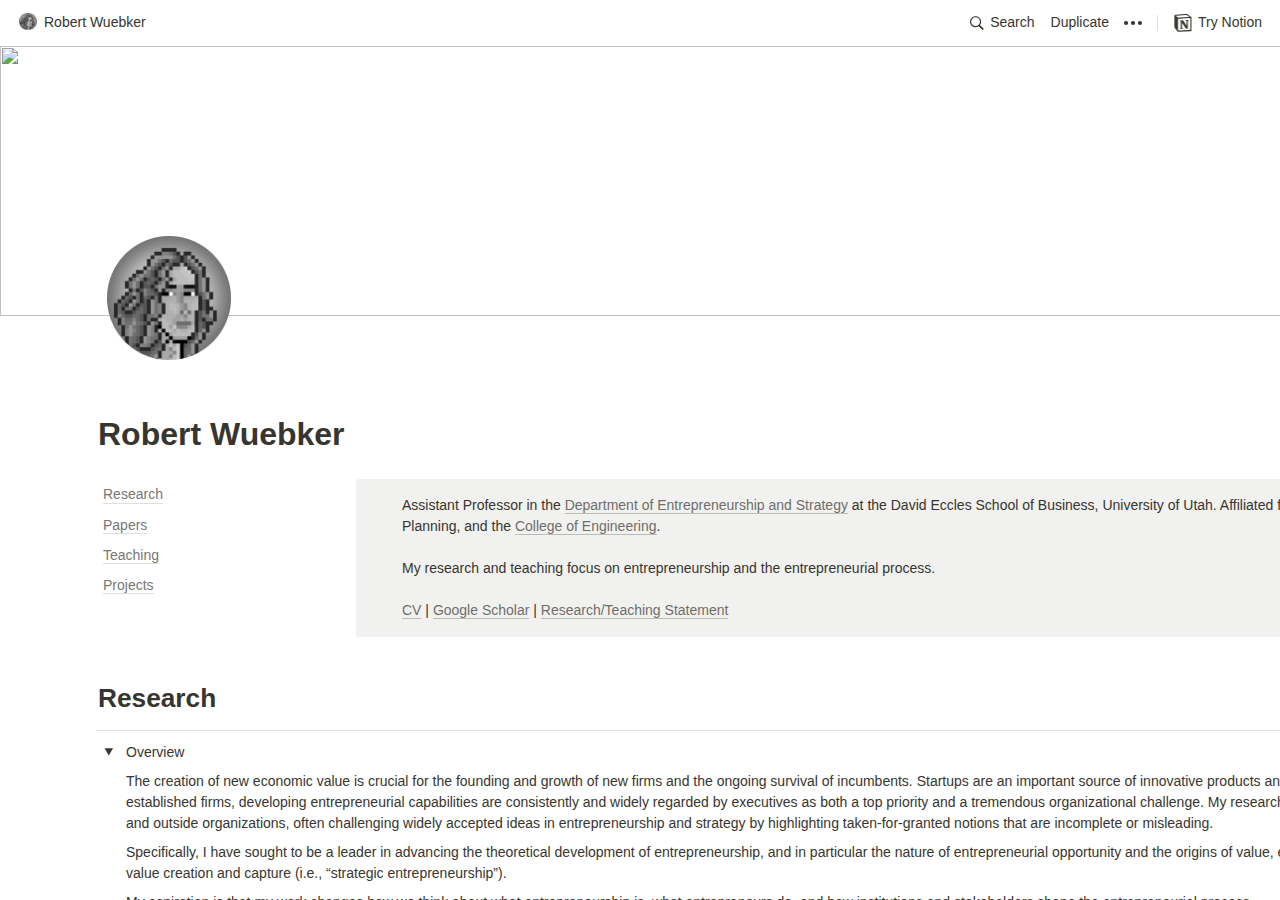
==== commit 96b44510: "publish: Add files via upload" ====
--- a/index.html
+++ b/index.html
@@ -1,4 +1,4 @@
-<html class="notion-html"><head lang="en"><meta charset="utf-8"/><meta content="width=device-width,height=device-height,initial-scale=1,maximum-scale=1,user-scalable=no,viewport-fit=cover" name="viewport"/><title>Robert Wuebker</title><meta content="en_US" property="og:locale"/><link href="/image/https%3A%2F%2Fs3-us-west-2.amazonaws.com%2Fsecure.notion-static.com%2F7ab8ab61-3689-4cba-9c28-fa5ec121e0fb%2FJune_2017_Nice-modified.png?table=block&amp;id=f974e372-aad2-4db1-bea2-6d097f855033&amp;spaceId=c3b4f747-2ad0-435e-8d3e-0a15365d5d4f&amp;width=200&amp;userId=&amp;cache=v2" rel="shortcut icon" type="image/x-icon"/><link href="/images/logo-ios.png" rel="apple-touch-icon"/><meta content="yes" name="apple-mobile-web-app-capable"/><meta content="telephone=no" name="format-detection"/><meta content="no" name="msapplication-tap-highlight"/><link href="4c758603f1604611142662f0ddecadcb583394b5.css" media="print" rel="stylesheet"/><link href="e1d809d762eeca23edf0cb31bb17bf3c703085f5.css" rel="stylesheet"/><link href="c2966105e8aa352ed123c7fd10adfdee28a77e8d.css" rel="stylesheet"/></head><body class="notion-body"><style>body{background:#fff}body.dark{background:#191919}.initial-loading-spinner{-webkit-animation:rotate 1s linear infinite;animation:rotate 1s linear infinite;-webkit-transform-origin:center center;transform-origin:center center;width:1em;height:1em;opacity:.5;display:block;pointer-events:none}@-webkit-keyframes rotate{0%{-webkit-transform:rotate(0) translateZ(0);transform:rotate(0) translateZ(0)}100%{-webkit-transform:rotate(360deg) translateZ(0);transform:rotate(360deg) translateZ(0)}}@keyframes rotate{0%{-webkit-transform:rotate(0) translateZ(0);transform:rotate(0) translateZ(0)}100%{-webkit-transform:rotate(360deg) translateZ(0);transform:rotate(360deg) translateZ(0)}}</style><style id="scroll-properties">
+<html class="notion-html"><head lang="en"><meta charset="utf-8"/><meta content="width=device-width,height=device-height,initial-scale=1,maximum-scale=1,user-scalable=no,viewport-fit=cover" name="viewport"/><title>Robert Wuebker</title><meta content="en_US" property="og:locale"/><link href="[data-uri]" rel="shortcut icon" type="image/x-icon"/><link href="/images/logo-ios.png" rel="apple-touch-icon"/><meta content="yes" name="apple-mobile-web-app-capable"/><meta content="telephone=no" name="format-detection"/><meta content="no" name="msapplication-tap-highlight"/><meta content="A049JV0H0KC" name="slack-app-id"/><link href="4c758603f1604611142662f0ddecadcb583394b5.css" media="print" rel="stylesheet"/><link href="e1d809d762eeca23edf0cb31bb17bf3c703085f5.css" rel="stylesheet"/><link href="700779cd1d413b0610d034ad7a432ed749f3423d.css" rel="stylesheet"/></head><body class="notion-body"><style>body{background:#fff}body.dark{background:#191919}@keyframes notion-shimmer-animation{0%{transform:translateX(-100%) translateZ(0)}100%{transform:translateX(100%) translateZ(0)}}@keyframes notion-shimmer-fade-in{0%{opacity:0}100%{opacity:1}}@keyframes notion-spinner-rotate{0%{transform:rotate(0) translateZ(0)}100%{transform:rotate(360deg) translateZ(0)}}#initial-loading-spinner{position:fixed;height:100vh;width:100vw;z-index:-1;display:none;align-items:center;justify-content:center;opacity:.5}#initial-loading-spinner svg{height:24px;width:24px;animation:notion-spinner-rotate 1s linear infinite;transform-origin:center center;pointer-events:none}#skeleton{background:#fff;position:fixed;height:100vh;width:100vw;z-index:-1;display:none;overflow:hidden}#initial-loading-spinner.show,#skeleton.show{display:flex}body.dark #skeleton{background:#191919}.notion-front-page #skeleton,.notion-mobile #skeleton{display:none}#skeleton-sidebar{background-color:#fbfbfa;box-shadow:inset -1px 0 0 0 rgba(0,0,0,.025);display:flex;width:240px;flex-direction:column;padding:12px 14px;overflow:hidden}body.dark #skeleton-sidebar{background-color:#202020;box-shadow:inset -1px 0 0 0 rgba(255,255,255,.05)}#skeleton.isElectron #skeleton-sidebar{padding-top:46px}#skeleton .row{display:flex;margin-bottom:8px;align-items:center}#skeleton .row.fadein{animation:1s ease-in 0s 1 normal both running notion-shimmer-fade-in}#skeleton .chevron{width:12px;height:12px;display:block;margin-right:4px;fill:rgba(227,226,224,.5)}body.dark #skeleton .chevron{fill:#2f2f2f}.notion-shimmer{background:rgba(227,226,224,.5);overflow:hidden;position:relative}body.dark .notion-shimmer{background:#2f2f2f}.notion-shimmer::before{content:"";position:absolute;height:100%;width:100%;z-index:1;animation:1s linear infinite notion-shimmer-animation;background:linear-gradient(90deg,transparent 0,rgba(255,255,255,.4) 50%,transparent 100%)}body.dark .notion-shimmer::before{background:linear-gradient(90deg,transparent 0,rgba(86,86,86,.4) 50%,transparent 100%)}#skeleton .icon{width:20px;height:20px;border-radius:4px}#skeleton .text{height:10px;border-radius:10px}#skeleton .draggable{-webkit-app-region:drag;position:absolute;top:0;left:0;width:100%;height:36px;display:none}#skeleton.isElectron .draggable{display:block}</style><style id="scroll-properties">
 			::-webkit-scrollbar {
 				width: 10px;
 				height: 10px;
@@ -15,8 +15,8 @@
 			::-webkit-scrollbar-thumb:hover {
 				background:#AEACA6;
 			}
-		</style><div id="notion-app"><div class="notion-app-inner notion-light-theme" style='color: rgb(55, 53, 47); fill: currentcolor; line-height: 1.5; font-family: ui-sans-serif, -apple-system, BlinkMacSystemFont, "Segoe UI", Helvetica, "Apple Color Emoji", Arial, sans-serif, "Segoe UI Emoji", "Segoe UI Symbol"; -webkit-font-smoothing: auto;'><div class="notion-cursor-listener" style="width: 100vw; height: 100%; position: relative; display: flex; flex: 1 1 0%; background: white; cursor: text;"><div style="display: flex; flex-direction: column; width: 100%; overflow: hidden; visibility: unset;"><div style="max-width: 100vw; z-index: 100; background: white; user-select: none;"><div class="notion-topbar" style="width: 100%; max-width: 100vw; height: 45px; opacity: 1; transition: opacity 700ms ease 0s, color 700ms ease 0s; position: relative;"><div style="display: flex; justify-content: space-between; align-items: center; overflow: hidden; height: 45px; padding-left: 12px; padding-right: 10px;"><div class="notranslate" style="display: flex; align-items: center; line-height: 1.2; font-size: 14px; height: 100%; flex-grow: 0; margin-right: 8px; min-width: 0px;"><div class="notion-focusable" role="button" style="user-select: none; transition: background 20ms ease-in 0s; cursor: pointer; display: inline-flex; align-items: center; flex-shrink: 1; white-space: nowrap; height: 24px; border-radius: 3px; font-size: 14px; line-height: 1.2; min-width: 0px; padding-left: 6px; padding-right: 6px; color: rgb(55, 53, 47);" tabindex="0"><div aria-disabled="true" class="notion-record-icon notranslate notion-focusable" role="button" style="user-select: none; transition: background 20ms ease-in 0s; display: flex; align-items: center; justify-content: center; height: 20px; width: 20px; border-radius: 3px; flex-shrink: 0; margin-right: 6px;" tabindex="-1"><div><div style="width: 100%; height: 100%;"><img src="b9936ef5839296fddff135df5c99dd07bd91cec0.png" style="display: block; object-fit: cover; border-radius: 3px; width: 17.76px; height: 17.76px; transition: opacity 100ms ease-out 0s;"/></div></div></div><div class="notranslate" style="white-space: nowrap; overflow: hidden; text-overflow: ellipsis; max-width: 240px;">Robert Wuebker</div></div></div><div style="flex-grow: 1; flex-shrink: 1;"></div><div class="notion-focusable" role="button" style="user-select: none; transition: background 20ms ease-in 0s; cursor: pointer; display: inline-flex; align-items: center; flex-shrink: 0; white-space: nowrap; height: 28px; border-radius: 3px; font-size: 14px; line-height: 1.2; min-width: 0px; padding-left: 8px; padding-right: 8px; color: rgb(55, 53, 47);" tabindex="0"><svg class="searchNew" style="width: 14px; height: 14px; display: block; fill: inherit; flex-shrink: 0; backface-visibility: hidden; margin-right: 6px;" viewBox="0 0 17 17"><path d="M6.78027 13.6729C8.24805 13.6729 9.60156 13.1982 10.709 12.4072L14.875 16.5732C15.0684 16.7666 15.3232 16.8633 15.5957 16.8633C16.167 16.8633 16.5713 16.4238 16.5713 15.8613C16.5713 15.5977 16.4834 15.3516 16.29 15.1582L12.1504 11.0098C13.0205 9.86719 13.5391 8.45215 13.5391 6.91406C13.5391 3.19629 10.498 0.155273 6.78027 0.155273C3.0625 0.155273 0.0214844 3.19629 0.0214844 6.91406C0.0214844 10.6318 3.0625 13.6729 6.78027 13.6729ZM6.78027 12.2139C3.87988 12.2139 1.48047 9.81445 1.48047 6.91406C1.48047 4.01367 3.87988 1.61426 6.78027 1.61426C9.68066 1.61426 12.0801 4.01367 12.0801 6.91406C12.0801 9.81445 9.68066 12.2139 6.78027 12.2139Z"></path></svg>Search</div><div class="notion-focusable" role="button" style="user-select: none; transition: background 20ms ease-in 0s; cursor: pointer; display: inline-flex; align-items: center; flex-shrink: 0; white-space: nowrap; height: 28px; border-radius: 3px; font-size: 14px; line-height: 1.2; min-width: 0px; padding-left: 8px; padding-right: 8px; color: rgb(55, 53, 47);" tabindex="0">Duplicate</div><div class="notion-focusable" role="button" style="user-select: none; transition: background 20ms ease-in 0s; cursor: pointer; display: flex; align-items: center; justify-content: center; width: 32px; height: 28px; border-radius: 3px;" tabindex="0"><svg class="dots" style="width: 18px; height: 18px; display: block; fill: inherit; flex-shrink: 0; backface-visibility: hidden;" viewBox="0 0 13 3"><g><path d="M3,1.5A1.5,1.5,0,1,1,1.5,0,1.5,1.5,0,0,1,3,1.5Z"></path><path d="M8,1.5A1.5,1.5,0,1,1,6.5,0,1.5,1.5,0,0,1,8,1.5Z"></path><path d="M13,1.5A1.5,1.5,0,1,1,11.5,0,1.5,1.5,0,0,1,13,1.5Z"></path></g></svg></div><div style="flex: 0 0 auto; width: 1px; height: 16px; margin-left: 8px; margin-right: 8px; background: rgba(55, 53, 47, 0.16);"></div><div class="notion-focusable" role="button" style="user-select: none; transition: background 20ms ease-in 0s; cursor: pointer; display: inline-flex; align-items: center; flex-shrink: 0; white-space: nowrap; height: 28px; border-radius: 3px; font-size: 14px; line-height: 1.2; min-width: 0px; padding-left: 8px; padding-right: 8px; color: rgb(55, 53, 47);" tabindex="0"><svg class="notionLogo" style="width: 18px; height: 18px; display: block; fill: inherit; flex-shrink: 0; backface-visibility: hidden; margin-right: 6px;" viewBox="0 0 120 126"><path d="M 20.6927 21.9315C 24.5836 25.0924 26.0432 24.8512 33.3492 24.3638L 102.228 20.2279C 103.689 20.2279 102.474 18.7705 101.987 18.5283L 90.5477 10.2586C 88.3558 8.55699 85.4356 6.60818 79.8387 7.09563L 13.1433 11.9602C 10.711 12.2014 10.2251 13.4175 11.1939 14.3924L 20.6927 21.9315ZM 24.8281 37.9835L 24.8281 110.456C 24.8281 114.351 26.7745 115.808 31.1553 115.567L 106.853 111.187C 111.236 110.946 111.724 108.267 111.724 105.103L 111.724 33.1169C 111.724 29.958 110.509 28.2544 107.826 28.4976L 28.721 33.1169C 25.8018 33.3622 24.8281 34.8225 24.8281 37.9835ZM 99.5567 41.8711C 100.042 44.0622 99.5567 46.2512 97.3618 46.4974L 93.7143 47.2241L 93.7143 100.728C 90.5477 102.43 87.6275 103.403 85.1942 103.403C 81.2983 103.403 80.3226 102.186 77.4044 98.54L 53.5471 61.087L 53.5471 97.3239L 61.0964 99.0275C 61.0964 99.0275 61.0964 103.403 55.0057 103.403L 38.2148 104.377C 37.727 103.403 38.2148 100.973 39.9179 100.486L 44.2996 99.2717L 44.2996 51.36L 38.2158 50.8725C 37.728 48.6815 38.9431 45.5225 42.3532 45.2773L 60.3661 44.0631L 85.1942 82.0036L 85.1942 48.4402L 78.864 47.7136C 78.3781 45.0351 80.3226 43.0902 82.7569 42.849L 99.5567 41.8711ZM 7.5434 5.39404L 76.9175 0.285276C 85.4366 -0.445402 87.6285 0.0440428 92.983 3.93368L 115.128 19.4982C 118.782 22.1747 120 22.9034 120 25.8211L 120 111.187C 120 116.537 118.051 119.701 111.237 120.185L 30.6734 125.05C 25.5584 125.294 23.124 124.565 20.4453 121.158L 4.13735 99.9994C 1.21516 96.1048 0 93.191 0 89.7819L 0 13.903C 0 9.5279 1.94945 5.8785 7.5434 5.39404Z"></path></svg>Try Notion</div></div></div><div style="width: calc(100% - 0px); user-select: none;"></div></div><div class="notion-frame" style="flex-grow: 0; flex-shrink: 1; display: flex; flex-direction: column; background: white; z-index: 1; height: calc(100vh - 45px); max-height: 100%; position: relative; width: 1920px;"><div class="notion-scroller vertical" style="display: flex; flex-direction: column; z-index: 1; flex-grow: 1; position: relative; align-items: center; margin-right: 0px; margin-bottom: 0px; overflow: hidden auto;"><div class="whenContentEditable" data-content-editable-root="true" style="caret-color: rgb(55, 53, 47); width: 100%; display: flex; flex-direction: column; position: relative; align-items: center; flex-grow: 1; --whenContentEditable--WebkitUserModify:read-write-plaintext-only;"><span style="height: 1px; width: 1px;"></span><div class="pseudoSelection" contenteditable="false" data-content-editable-void="true" style="user-select: none; --pseudoSelection--background:transparent; width: 100%; display: flex; flex-direction: column; align-items: center; flex-shrink: 0; flex-grow: 0; z-index: 2;"><div style="position: relative; width: 100%; display: flex; flex-direction: column; align-items: center; height: 30vh; cursor: default;"><div style="width: 100%; cursor: inherit;"><div style="display: grid; width: 100%; height: 30vh;"><div style="grid-area: 1 / 1 / auto / auto; width: 100%; height: 100%;"><img src="08e96761a85eaa4669b45ad9a16db7f7330a67d4.jpg" style="display: block; object-fit: cover; border-radius: 0px; width: 100%; height: 30vh; opacity: 1; object-position: center 50%;"/></div><div style="pointer-events: none; grid-area: 1 / 1 / auto / auto; width: 100%; height: 100%;"><img src="[data-uri]" style="display: block; object-fit: cover; border-radius: 0px; width: 100%; height: 30vh; opacity: 1; object-position: center 50%;"/></div></div></div><div style='background: rgba(0, 0, 0, 0.4); border-radius: 3px; color: white; font-size: 12px; font-family: ui-sans-serif, -apple-system, BlinkMacSystemFont, "Segoe UI", Helvetica, "Apple Color Emoji", Arial, sans-serif, "Segoe UI Emoji", "Segoe UI Symbol"; width: 180px; left: calc(50% - 90px); padding: 0.3em 1.5em; pointer-events: none; position: absolute; top: calc(50% - 10px); text-align: center; opacity: 0;'>Drag image to reposition</div></div></div><div style="width: 100%; display: flex; justify-content: center; z-index: 3; flex-shrink: 0;"><div style="max-width: 100%; min-width: 0px; width: 100%;"><div style="width: 100%; display: flex; flex-direction: column; align-items: center; flex-shrink: 0; flex-grow: 0;"><div style="max-width: 100%; padding-left: calc(96px + env(safe-area-inset-left)); width: 100%;"><div class="pseudoSelection" contenteditable="false" data-content-editable-void="true" style="user-select: none; --pseudoSelection--background:transparent; pointer-events: none;"><div aria-disabled="true" class="notion-record-icon notranslate notion-focusable" role="button" style="user-select: none; transition: background 20ms ease-in 0s; display: flex; align-items: center; justify-content: center; height: 140px; width: 140px; border-radius: 3px; flex-shrink: 0; position: relative; z-index: 1; margin-left: 3px; margin-bottom: 0px; align-self: flex-start; pointer-events: auto; margin-top: -80px;" tabindex="-1"><div><div style="width: 100%; height: 100%;"><img src="26db6f2d8e98685d6c7b5381017d94def1e86a4d.png" style="display: block; object-fit: cover; border-radius: 3px; width: 124.32px; height: 124.32px; transition: opacity 100ms ease-out 0s;"/></div></div></div><div class="notion-page-controls" style='display: flex; justify-content: flex-start; flex-wrap: wrap; margin-top: 8px; margin-bottom: 4px; margin-left: -1px; color: rgba(55, 53, 47, 0.5); font-family: ui-sans-serif, -apple-system, BlinkMacSystemFont, "Segoe UI", Helvetica, "Apple Color Emoji", Arial, sans-serif, "Segoe UI Emoji", "Segoe UI Symbol"; height: 24px; pointer-events: auto;'></div></div><div style="padding-right: calc(96px + env(safe-area-inset-right));"><div><div class="notion-selectable notion-page-block" data-block-id="f974e372-aad2-4db1-bea2-6d097f855033" style='color: rgb(55, 53, 47); font-weight: 700; line-height: 1.2; font-size: 32px; font-family: ui-sans-serif, -apple-system, BlinkMacSystemFont, "Segoe UI", Helvetica, "Apple Color Emoji", Arial, sans-serif, "Segoe UI Emoji", "Segoe UI Symbol"; cursor: text; display: flex; align-items: center;'><div contenteditable="false" data-content-editable-leaf="true" placeholder="Untitled" spellcheck="true" style="max-width: 100%; width: 100%; white-space: pre-wrap; word-break: break-word; caret-color: rgb(55, 53, 47); padding: 3px 2px;">Robert Wuebker</div></div><div style="margin-left: 4px;"></div></div></div></div></div><div style="width: 100%; display: flex; flex-direction: column; align-items: center; flex-shrink: 0; flex-grow: 0;"><div contenteditable="false" data-content-editable-void="true" style="padding-left: calc(96px + env(safe-area-inset-left)); padding-right: calc(96px + env(safe-area-inset-right)); max-width: 100%; width: 100%;"></div></div></div></div><div style="display: flex; width: 100%; justify-content: space-between; padding-top: 5px;"><div style="max-width: 100%; min-width: 0px; width: 100%;"><div class="notion-page-content" style="flex-shrink: 0; flex-grow: 1; max-width: 100%; display: flex; align-items: flex-start; flex-direction: column; font-size: 14px; line-height: 1.5; width: 100%; z-index: 4; padding-bottom: 30vh; padding-left: calc(96px + env(safe-area-inset-left)); padding-right: calc(96px + env(safe-area-inset-right));"><div class="notion-selectable notion-column_list-block" data-block-id="061d6570-5e00-4f7c-8371-66a01bb4828f" style="width: 100%; max-width: 1718px; align-self: center; margin-top: 2px; margin-bottom: 1px;"><div style="display: flex;"><div style="padding-top: 12px; padding-bottom: 12px; flex-grow: 0; flex-shrink: 0; width: calc((100% - 46px) * 0.125);"><div class="notion-selectable notion-column-block" data-block-id="b6a327b5-1ee9-477a-aa2b-beccf0bfaed7" style="display: flex; flex-direction: column;"><div class="notion-selectable notion-table_of_contents-block" data-block-id="505fc703-7e97-4b4c-8473-d37e04c8502f" style="width: 100%; max-width: 100%; margin-top: 4px; margin-bottom: 0px;"><div contenteditable="false" data-content-editable-void="true" style="position: relative;"><div style="color: rgb(120, 119, 116); fill: rgb(120, 119, 116);"><a class="loconotion-anchor-link" href="#171da814ad4c41a09725a13e60e774c3" rel="noopener noreferrer" style="display: block; color: inherit; text-decoration: none;"><div class="notion-focusable" role="button" style="user-select: none; transition: background 20ms ease-in 0s; cursor: pointer; width: 100%;" tabindex="0"><div style="padding: 6px 2px; font-size: 14px; line-height: 1.3; display: flex; align-items: center; margin-left: 0px;"><div class="notranslate" style="white-space: nowrap; overflow: hidden; text-overflow: ellipsis; background-image: linear-gradient(to right, rgba(55, 53, 47, 0.16) 0%, rgba(55, 53, 47, 0.16) 100%); background-repeat: repeat-x; background-position: 0px 100%; background-size: 100% 1px;">Research</div></div></div></a></div><div style="color: rgb(120, 119, 116); fill: rgb(120, 119, 116);"><a class="loconotion-anchor-link" href="#e42f8b7f3642403e9f766d291a31a2dc" rel="noopener noreferrer" style="display: block; color: inherit; text-decoration: none;"><div class="notion-focusable" role="button" style="user-select: none; transition: background 20ms ease-in 0s; cursor: pointer; width: 100%;" tabindex="0"><div style="padding: 6px 2px; font-size: 14px; line-height: 1.3; display: flex; align-items: center; margin-left: 0px;"><div class="notranslate" style="white-space: nowrap; overflow: hidden; text-overflow: ellipsis; background-image: linear-gradient(to right, rgba(55, 53, 47, 0.16) 0%, rgba(55, 53, 47, 0.16) 100%); background-repeat: repeat-x; background-position: 0px 100%; background-size: 100% 1px;">Papers</div></div></div></a></div><div style="color: rgb(120, 119, 116); fill: rgb(120, 119, 116);"><a class="loconotion-anchor-link" href="#84c1a6bd9ed8491491bbed6f514b8ff3" rel="noopener noreferrer" style="display: block; color: inherit; text-decoration: none;"><div class="notion-focusable" role="button" style="user-select: none; transition: background 20ms ease-in 0s; cursor: pointer; width: 100%;" tabindex="0"><div style="padding: 6px 2px; font-size: 14px; line-height: 1.3; display: flex; align-items: center; margin-left: 0px;"><div class="notranslate" style="white-space: nowrap; overflow: hidden; text-overflow: ellipsis; background-image: linear-gradient(to right, rgba(55, 53, 47, 0.16) 0%, rgba(55, 53, 47, 0.16) 100%); background-repeat: repeat-x; background-position: 0px 100%; background-size: 100% 1px;">Teaching</div></div></div></a></div><div style="color: rgb(120, 119, 116); fill: rgb(120, 119, 116);"><a class="loconotion-anchor-link" href="#21c46ff7a8564c48928d2c7e8164986c" rel="noopener noreferrer" style="display: block; color: inherit; text-decoration: none;"><div class="notion-focusable" role="button" style="user-select: none; transition: background 20ms ease-in 0s; cursor: pointer; width: 100%;" tabindex="0"><div style="padding: 6px 2px; font-size: 14px; line-height: 1.3; display: flex; align-items: center; margin-left: 0px;"><div class="notranslate" style="white-space: nowrap; overflow: hidden; text-overflow: ellipsis; background-image: linear-gradient(to right, rgba(55, 53, 47, 0.16) 0%, rgba(55, 53, 47, 0.16) 100%); background-repeat: repeat-x; background-position: 0px 100%; background-size: 100% 1px;">Projects</div></div></div></a></div></div></div></div></div><div style="position: relative; width: 46px; flex-grow: 0; flex-shrink: 0; transition: opacity 200ms ease-out 0s; opacity: 0;"></div><div style="padding-top: 12px; padding-bottom: 12px; flex-grow: 0; flex-shrink: 0; width: calc((100% - 46px) * 0.875);"><div class="notion-selectable notion-column-block" data-block-id="f14bdfd2-2576-4710-8bee-774c85b29af2" style="display: flex; flex-direction: column;"><div class="notion-selectable notion-callout-block" data-block-id="68fb175a-7b1f-4d13-b289-500f4b550205" style="width: 100%; max-width: 100%; margin-top: 4px; margin-bottom: 0px;"><div style="display: flex;"><div style="display: flex; width: 100%; border-radius: 3px; background: rgb(241, 241, 239); padding: 16px 16px 16px 12px;"><div><div aria-disabled="true" class="notion-record-icon notranslate notion-focusable" role="button" style="user-select: none; transition: background 20ms ease-in 0s; display: flex; align-items: center; justify-content: center; height: 24px; width: 24px; border-radius: 3px; flex-shrink: 0;" tabindex="-1"><div><div style="width: 100%; height: 100%;"><img src="ae1df7cf3c547a1db92ed3b1b52a8207220eceab.png" style="display: block; object-fit: cover; border-radius: 3px; width: 21.312px; height: 21.312px; transition: opacity 100ms ease-out 0s;"/></div></div></div></div><div style="display: flex; flex-direction: column; min-width: 0px; margin-left: 8px; width: 100%;"><div contenteditable="false" data-content-editable-leaf="true" placeholder="Type something…" spellcheck="true" style="max-width: 100%; width: 100%; white-space: pre-wrap; word-break: break-word; caret-color: rgb(55, 53, 47); padding-left: 2px; padding-right: 2px;">Assistant Professor in the <a class="notion-link-token notion-enable-hover" data-token-index="1" href="https://eccles.utah.edu/faculty/department-entrepreneurship-strategy/" rel="noopener noreferrer" style="cursor:pointer;color:inherit;word-wrap:break-word;text-decoration:inherit" target="_blank"><span class="link-annotation-68fb175a-7b1f-4d13-b289-500f4b550205--1676870595" style="border-bottom:0.05em solid;border-color:rgba(55,53,47,0.4);opacity:0.7">Department of Entrepreneurship and Strategy</span></a> at the David Eccles School of Business, University of Utah. Affiliated faculty in the <a class="notion-link-token notion-enable-hover" data-token-index="3" href="https://www.uofu.design/" rel="noopener noreferrer" style="cursor:pointer;color:inherit;word-wrap:break-word;text-decoration:inherit" target="_blank"><span class="link-annotation-68fb175a-7b1f-4d13-b289-500f4b550205--1350696462" style="border-bottom:0.05em solid;border-color:rgba(55,53,47,0.4);opacity:0.7">Multi-Disciplinary Design Program</span></a>, Department of Architecture and Planning, and the <a class="notion-link-token notion-enable-hover" data-token-index="5" href="https://entrepreneurship.coe.utah.edu/" rel="noopener noreferrer" style="cursor:pointer;color:inherit;word-wrap:break-word;text-decoration:inherit" target="_blank"><span class="link-annotation-68fb175a-7b1f-4d13-b289-500f4b550205-619815586" style="border-bottom:0.05em solid;border-color:rgba(55,53,47,0.4);opacity:0.7">College of Engineering</span></a>.
+		</style><div id="notion-app"><div class="notion-app-inner notion-light-theme" style='color: rgb(55, 53, 47); fill: currentcolor; line-height: 1.5; font-family: ui-sans-serif, -apple-system, BlinkMacSystemFont, "Segoe UI", Helvetica, "Apple Color Emoji", Arial, sans-serif, "Segoe UI Emoji", "Segoe UI Symbol"; -webkit-font-smoothing: auto; background-color: white;'><div style="height: 100%;"><div class="notion-cursor-listener" style="width: 100vw; height: 100%; position: relative; display: flex; flex: 1 1 0%; background: white; cursor: text;"><div class="" style="display: flex; flex-direction: column; width: 100%; overflow: hidden;"><div style="max-width: 100vw; z-index: 100; background: white; user-select: none;"><div class="notion-topbar" style="width: 100%; max-width: 100vw; height: 45px; opacity: 1; transition: opacity 700ms ease 0s, color 700ms ease 0s; position: relative;"><div style="display: flex; justify-content: space-between; align-items: center; overflow: hidden; height: 45px; padding-left: 12px; padding-right: 10px;"><div class="notranslate" style="display: flex; align-items: center; line-height: 1.2; font-size: 14px; height: 100%; flex-grow: 0; margin-right: 8px; min-width: 0px;"><div class="notion-focusable" role="button" style="user-select: none; transition: background 20ms ease-in 0s; cursor: pointer; display: inline-flex; align-items: center; flex-shrink: 1; white-space: nowrap; height: 24px; border-radius: 4px; font-size: 14px; line-height: 1.2; min-width: 0px; padding-left: 6px; padding-right: 6px; color: rgb(55, 53, 47);" tabindex="0"><div class="notion-record-icon notranslate" style="display: flex; align-items: center; justify-content: center; height: 20px; width: 20px; border-radius: 0.25em; flex-shrink: 0; margin-right: 6px;"><div><div style="width: 100%; height: 100%;"><img referrerpolicy="same-origin" src="4cb2e465b07c346523285afe001f1028d81ca008.png" style="display: block; object-fit: cover; border-radius: 3px; width: 17.76px; height: 17.76px; transition: opacity 100ms ease-out 0s;"/></div></div></div><div class="notranslate" style="white-space: nowrap; overflow: hidden; text-overflow: ellipsis; max-width: 240px;">Robert Wuebker</div></div></div><div style="flex-grow: 1; flex-shrink: 1;"></div><div class="notion-focusable" role="button" style="user-select: none; transition: background 20ms ease-in 0s; cursor: pointer; display: inline-flex; align-items: center; flex-shrink: 0; white-space: nowrap; height: 28px; border-radius: 4px; font-size: 14px; line-height: 1.2; min-width: 0px; padding-left: 8px; padding-right: 8px; color: rgb(55, 53, 47);" tabindex="0"><svg class="searchNew" style="width: 14px; height: 14px; display: block; fill: inherit; flex-shrink: 0; backface-visibility: hidden; margin-right: 6px;" viewBox="0 0 17 17"><path d="M6.78027 13.6729C8.24805 13.6729 9.60156 13.1982 10.709 12.4072L14.875 16.5732C15.0684 16.7666 15.3232 16.8633 15.5957 16.8633C16.167 16.8633 16.5713 16.4238 16.5713 15.8613C16.5713 15.5977 16.4834 15.3516 16.29 15.1582L12.1504 11.0098C13.0205 9.86719 13.5391 8.45215 13.5391 6.91406C13.5391 3.19629 10.498 0.155273 6.78027 0.155273C3.0625 0.155273 0.0214844 3.19629 0.0214844 6.91406C0.0214844 10.6318 3.0625 13.6729 6.78027 13.6729ZM6.78027 12.2139C3.87988 12.2139 1.48047 9.81445 1.48047 6.91406C1.48047 4.01367 3.87988 1.61426 6.78027 1.61426C9.68066 1.61426 12.0801 4.01367 12.0801 6.91406C12.0801 9.81445 9.68066 12.2139 6.78027 12.2139Z"></path></svg>Search</div><div class="notion-focusable" role="button" style="user-select: none; transition: background 20ms ease-in 0s; cursor: pointer; display: inline-flex; align-items: center; flex-shrink: 0; white-space: nowrap; height: 28px; border-radius: 4px; font-size: 14px; line-height: 1.2; min-width: 0px; padding-left: 8px; padding-right: 8px; color: rgb(55, 53, 47);" tabindex="0">Duplicate</div><div class="notion-focusable" role="button" style="user-select: none; transition: background 20ms ease-in 0s; cursor: pointer; display: flex; align-items: center; justify-content: center; width: 32px; height: 28px; border-radius: 3px;" tabindex="0"><svg class="dots" style="width: 18px; height: 18px; display: block; fill: inherit; flex-shrink: 0; backface-visibility: hidden;" viewBox="0 0 13 3"><g><path d="M3,1.5A1.5,1.5,0,1,1,1.5,0,1.5,1.5,0,0,1,3,1.5Z"></path><path d="M8,1.5A1.5,1.5,0,1,1,6.5,0,1.5,1.5,0,0,1,8,1.5Z"></path><path d="M13,1.5A1.5,1.5,0,1,1,11.5,0,1.5,1.5,0,0,1,13,1.5Z"></path></g></svg></div><div style="flex: 0 0 auto; width: 1px; height: 16px; margin-left: 8px; margin-right: 8px; background: rgba(55, 53, 47, 0.16);"></div><div class="notion-focusable" role="button" style="user-select: none; transition: background 20ms ease-in 0s; cursor: pointer; display: inline-flex; align-items: center; flex-shrink: 0; white-space: nowrap; height: 28px; border-radius: 4px; font-size: 14px; line-height: 1.2; min-width: 0px; padding-left: 8px; padding-right: 8px; color: rgb(55, 53, 47);" tabindex="0"><svg class="notionLogo" style="width: 18px; height: 18px; display: block; fill: inherit; flex-shrink: 0; backface-visibility: hidden; margin-right: 6px;" viewBox="0 0 120 126"><path d="M 20.6927 21.9315C 24.5836 25.0924 26.0432 24.8512 33.3492 24.3638L 102.228 20.2279C 103.689 20.2279 102.474 18.7705 101.987 18.5283L 90.5477 10.2586C 88.3558 8.55699 85.4356 6.60818 79.8387 7.09563L 13.1433 11.9602C 10.711 12.2014 10.2251 13.4175 11.1939 14.3924L 20.6927 21.9315ZM 24.8281 37.9835L 24.8281 110.456C 24.8281 114.351 26.7745 115.808 31.1553 115.567L 106.853 111.187C 111.236 110.946 111.724 108.267 111.724 105.103L 111.724 33.1169C 111.724 29.958 110.509 28.2544 107.826 28.4976L 28.721 33.1169C 25.8018 33.3622 24.8281 34.8225 24.8281 37.9835ZM 99.5567 41.8711C 100.042 44.0622 99.5567 46.2512 97.3618 46.4974L 93.7143 47.2241L 93.7143 100.728C 90.5477 102.43 87.6275 103.403 85.1942 103.403C 81.2983 103.403 80.3226 102.186 77.4044 98.54L 53.5471 61.087L 53.5471 97.3239L 61.0964 99.0275C 61.0964 99.0275 61.0964 103.403 55.0057 103.403L 38.2148 104.377C 37.727 103.403 38.2148 100.973 39.9179 100.486L 44.2996 99.2717L 44.2996 51.36L 38.2158 50.8725C 37.728 48.6815 38.9431 45.5225 42.3532 45.2773L 60.3661 44.0631L 85.1942 82.0036L 85.1942 48.4402L 78.864 47.7136C 78.3781 45.0351 80.3226 43.0902 82.7569 42.849L 99.5567 41.8711ZM 7.5434 5.39404L 76.9175 0.285276C 85.4366 -0.445402 87.6285 0.0440428 92.983 3.93368L 115.128 19.4982C 118.782 22.1747 120 22.9034 120 25.8211L 120 111.187C 120 116.537 118.051 119.701 111.237 120.185L 30.6734 125.05C 25.5584 125.294 23.124 124.565 20.4453 121.158L 4.13735 99.9994C 1.21516 96.1048 0 93.191 0 89.7819L 0 13.903C 0 9.5279 1.94945 5.8785 7.5434 5.39404Z"></path></svg>Try Notion</div></div></div><div style="width: calc(100% - 0px); user-select: none;"></div></div><div class="notion-frame" style="flex-grow: 0; flex-shrink: 1; display: flex; flex-direction: column; background: white; z-index: 1; height: calc(100vh - 45px); max-height: 100%; position: relative; width: 1920px;"><div class="notion-scroller vertical" style="display: flex; flex-direction: column; z-index: 1; flex-grow: 1; position: relative; align-items: center; margin-right: 0px; margin-bottom: 0px; overflow: hidden auto;"><div style="position: absolute; top: 0px; left: 0px;"><div></div></div><div class="whenContentEditable" data-content-editable-root="true" style="caret-color: rgb(55, 53, 47); width: 100%; display: flex; flex-direction: column; position: relative; align-items: center; flex-grow: 1; --whenContentEditable--WebkitUserModify:read-write-plaintext-only;"><span style="height: 1px; width: 1px;"></span><div class="pseudoSelection" contenteditable="false" data-content-editable-void="true" style="user-select: none; --pseudoSelection--background:transparent; width: 100%; display: flex; flex-direction: column; align-items: center; flex-shrink: 0; flex-grow: 0; z-index: 2;"><div style="position: relative; width: 100%; display: flex; flex-direction: column; align-items: center; height: 30vh; cursor: default;"><div style="width: 100%; cursor: inherit;"><div style="display: grid; width: 100%; height: 30vh;"><div style="grid-area: 1 / 1 / auto / auto; width: 100%; height: 100%;"><img referrerpolicy="same-origin" src="08e96761a85eaa4669b45ad9a16db7f7330a67d4.jpg" style="display: block; object-fit: cover; border-radius: 0px; width: 100%; height: 30vh; opacity: 1; object-position: center 50%;"/></div></div></div><div aria-hidden="true" style='background: rgba(0, 0, 0, 0.4); border-radius: 3px; color: white; font-size: 12px; font-family: ui-sans-serif, -apple-system, BlinkMacSystemFont, "Segoe UI", Helvetica, "Apple Color Emoji", Arial, sans-serif, "Segoe UI Emoji", "Segoe UI Symbol"; width: 180px; left: calc(50% - 90px); padding: 0.3em 1.5em; pointer-events: none; position: absolute; top: calc(50% - 10px); text-align: center; opacity: 0;'>Drag image to reposition</div></div></div><div style="width: 100%; display: flex; justify-content: center; z-index: 3; flex-shrink: 0;"><div style="max-width: 100%; min-width: 0px; width: 100%;"><div style="width: 100%; display: flex; flex-direction: column; align-items: center; flex-shrink: 0; flex-grow: 0;"><div style="max-width: 100%; padding-left: calc(96px + env(safe-area-inset-left)); width: 100%;"><div class="pseudoSelection" contenteditable="false" data-content-editable-void="true" style="user-select: none; --pseudoSelection--background:transparent; pointer-events: none;"><div class="notion-record-icon notranslate" style="display: flex; align-items: center; justify-content: center; height: 140px; width: 140px; border-radius: 0.25em; flex-shrink: 0; position: relative; z-index: 1; margin-left: 3px; margin-bottom: 0px; margin-top: -80px; pointer-events: auto;"><div><div style="width: 100%; height: 100%;"><img referrerpolicy="same-origin" src="1eb5c166b1abcb684429d6e60e3fb359f40c7bac.png" style="display: block; object-fit: cover; border-radius: 3px; width: 124.32px; height: 124.32px; transition: opacity 100ms ease-out 0s;"/></div></div></div><div class="notion-page-controls" style='display: flex; justify-content: flex-start; flex-wrap: wrap; margin-top: 8px; margin-bottom: 4px; margin-left: -1px; color: rgba(55, 53, 47, 0.5); font-family: ui-sans-serif, -apple-system, BlinkMacSystemFont, "Segoe UI", Helvetica, "Apple Color Emoji", Arial, sans-serif, "Segoe UI Emoji", "Segoe UI Symbol"; height: 24px; pointer-events: auto;'></div></div><div style="padding-right: calc(96px + env(safe-area-inset-right));"><div><div class="notion-selectable notion-page-block" data-block-id="f974e372-aad2-4db1-bea2-6d097f855033" style='color: rgb(55, 53, 47); font-weight: 700; line-height: 1.2; font-size: 32px; font-family: ui-sans-serif, -apple-system, BlinkMacSystemFont, "Segoe UI", Helvetica, "Apple Color Emoji", Arial, sans-serif, "Segoe UI Emoji", "Segoe UI Symbol"; cursor: text; display: flex; align-items: center;'><div contenteditable="false" data-content-editable-leaf="true" placeholder="Untitled" spellcheck="true" style="max-width: 100%; width: 100%; white-space: pre-wrap; word-break: break-word; caret-color: rgb(55, 53, 47); padding: 3px 2px;">Robert Wuebker</div></div><div style="margin-left: 4px;"></div></div></div></div></div><div style="width: 100%; display: flex; flex-direction: column; align-items: center; flex-shrink: 0; flex-grow: 0;"><div contenteditable="false" data-content-editable-void="true" style="padding-left: calc(96px + env(safe-area-inset-left)); padding-right: calc(96px + env(safe-area-inset-right)); max-width: 100%; width: 100%;"></div></div></div></div><main style="display: flex; width: 100%; justify-content: center; padding-top: 5px;"><div style="max-width: 100%; min-width: 0px; width: 100%;"><div class="notion-page-content" style="flex-shrink: 0; flex-grow: 1; max-width: 100%; display: flex; align-items: flex-start; flex-direction: column; font-size: 14px; line-height: 1.5; width: 100%; z-index: 4; padding-bottom: 30vh; padding-left: calc(96px + env(safe-area-inset-left)); padding-right: calc(96px + env(safe-area-inset-right));"><div class="notion-selectable notion-column_list-block" data-block-id="061d6570-5e00-4f7c-8371-66a01bb4828f" style="width: 100%; max-width: 1718px; align-self: center; margin-top: 2px; margin-bottom: 1px;"><div style="display: flex;"><div style="padding-top: 12px; padding-bottom: 12px; flex-grow: 0; flex-shrink: 0; width: calc((100% - 46px) * 0.125);"><div class="notion-selectable notion-column-block" data-block-id="b6a327b5-1ee9-477a-aa2b-beccf0bfaed7" style="display: flex; flex-direction: column;"><div class="notion-selectable notion-table_of_contents-block" data-block-id="505fc703-7e97-4b4c-8473-d37e04c8502f" style="width: 100%; max-width: 100%; margin-top: 4px; margin-bottom: 4px;"><div contenteditable="false" data-content-editable-void="true" style="position: relative;"><div style="color: rgb(120, 119, 116); fill: rgb(120, 119, 116);"><a class="loconotion-anchor-link" href="#171da814ad4c41a09725a13e60e774c3" rel="noopener noreferrer" style="display: block; color: inherit; text-decoration: none;"><div class="notion-focusable" role="button" style="user-select: none; transition: background 20ms ease-in 0s; cursor: pointer; width: 100%;" tabindex="0"><div style="padding: 6px 2px; font-size: 14px; line-height: 1.3; display: flex; align-items: center; margin-left: 0px;"><div class="notranslate" style="white-space: nowrap; overflow: hidden; text-overflow: ellipsis; background-image: linear-gradient(to right, rgba(55, 53, 47, 0.16) 0%, rgba(55, 53, 47, 0.16) 100%); background-repeat: repeat-x; background-position: 0px 100%; background-size: 100% 1px;">Research</div></div></div></a></div><div style="color: rgb(120, 119, 116); fill: rgb(120, 119, 116);"><a class="loconotion-anchor-link" href="#e42f8b7f3642403e9f766d291a31a2dc" rel="noopener noreferrer" style="display: block; color: inherit; text-decoration: none;"><div class="notion-focusable" role="button" style="user-select: none; transition: background 20ms ease-in 0s; cursor: pointer; width: 100%;" tabindex="0"><div style="padding: 6px 2px; font-size: 14px; line-height: 1.3; display: flex; align-items: center; margin-left: 0px;"><div class="notranslate" style="white-space: nowrap; overflow: hidden; text-overflow: ellipsis; background-image: linear-gradient(to right, rgba(55, 53, 47, 0.16) 0%, rgba(55, 53, 47, 0.16) 100%); background-repeat: repeat-x; background-position: 0px 100%; background-size: 100% 1px;">Papers</div></div></div></a></div><div style="color: rgb(120, 119, 116); fill: rgb(120, 119, 116);"><a class="loconotion-anchor-link" href="#84c1a6bd9ed8491491bbed6f514b8ff3" rel="noopener noreferrer" style="display: block; color: inherit; text-decoration: none;"><div class="notion-focusable" role="button" style="user-select: none; transition: background 20ms ease-in 0s; cursor: pointer; width: 100%;" tabindex="0"><div style="padding: 6px 2px; font-size: 14px; line-height: 1.3; display: flex; align-items: center; margin-left: 0px;"><div class="notranslate" style="white-space: nowrap; overflow: hidden; text-overflow: ellipsis; background-image: linear-gradient(to right, rgba(55, 53, 47, 0.16) 0%, rgba(55, 53, 47, 0.16) 100%); background-repeat: repeat-x; background-position: 0px 100%; background-size: 100% 1px;">Teaching</div></div></div></a></div><div style="color: rgb(120, 119, 116); fill: rgb(120, 119, 116);"><a class="loconotion-anchor-link" href="#21c46ff7a8564c48928d2c7e8164986c" rel="noopener noreferrer" style="display: block; color: inherit; text-decoration: none;"><div class="notion-focusable" role="button" style="user-select: none; transition: background 20ms ease-in 0s; cursor: pointer; width: 100%;" tabindex="0"><div style="padding: 6px 2px; font-size: 14px; line-height: 1.3; display: flex; align-items: center; margin-left: 0px;"><div class="notranslate" style="white-space: nowrap; overflow: hidden; text-overflow: ellipsis; background-image: linear-gradient(to right, rgba(55, 53, 47, 0.16) 0%, rgba(55, 53, 47, 0.16) 100%); background-repeat: repeat-x; background-position: 0px 100%; background-size: 100% 1px;">Projects</div></div></div></a></div></div></div><div class="notion-selectable notion-text-block" data-block-id="27b8b2a6-e047-4497-bce9-33d285627259" style="width: 100%; max-width: 100%; margin-top: 1px; margin-bottom: 0px;"><div style="color: inherit; fill: inherit;"><div style="display: flex;"><div contenteditable="false" data-content-editable-leaf="true" placeholder=" " spellcheck="true" style="max-width: 100%; width: 100%; white-space: pre-wrap; word-break: break-word; caret-color: rgb(55, 53, 47); padding: 3px 2px; min-height: 1em; color: rgb(55, 53, 47); -webkit-text-fill-color: rgba(55, 53, 47, 0.5);"></div></div></div></div></div></div><div style="position: relative; width: 46px; flex-grow: 0; flex-shrink: 0; transition: opacity 200ms ease-out 0s; opacity: 0;"></div><div style="padding-top: 12px; padding-bottom: 12px; flex-grow: 0; flex-shrink: 0; width: calc((100% - 46px) * 0.875);"><div class="notion-selectable notion-column-block" data-block-id="f14bdfd2-2576-4710-8bee-774c85b29af2" style="display: flex; flex-direction: column;"><div class="notion-selectable notion-callout-block" data-block-id="68fb175a-7b1f-4d13-b289-500f4b550205" style="width: 100%; max-width: 100%; margin-top: 4px; margin-bottom: 0px;"><div style="display: flex;"><div style="display: flex; width: 100%; border-radius: 3px; background: rgb(241, 241, 239); padding: 16px 16px 16px 12px;"><div><div class="notion-record-icon notranslate" style="display: flex; align-items: center; justify-content: center; height: 24px; width: 24px; border-radius: 0.25em; flex-shrink: 0;"><div><div style="width: 100%; height: 100%;"><img referrerpolicy="same-origin" src="ae1df7cf3c547a1db92ed3b1b52a8207220eceab.png" style="display: block; object-fit: cover; border-radius: 3px; width: 21.312px; height: 21.312px; transition: opacity 100ms ease-out 0s;"/></div></div></div></div><div style="display: flex; flex-direction: column; min-width: 0px; margin-left: 8px; width: 100%;"><div contenteditable="false" data-content-editable-leaf="true" placeholder="Type something…" spellcheck="true" style="max-width: 100%; width: 100%; white-space: pre-wrap; word-break: break-word; caret-color: rgb(55, 53, 47); padding-left: 2px; padding-right: 2px;">Assistant Professor in the <a class="notion-link-token notion-enable-hover" data-token-index="1" href="https://eccles.utah.edu/faculty/department-entrepreneurship-strategy/" rel="noopener noreferrer" style="cursor:pointer;color:inherit;word-wrap:break-word;text-decoration:inherit" target="_blank"><span class="link-annotation-68fb175a-7b1f-4d13-b289-500f4b550205--1676870595" style="border-bottom:0.05em solid;border-color:rgba(55,53,47,0.4);opacity:0.7">Department of Entrepreneurship and Strategy</span></a> at the David Eccles School of Business, University of Utah. Affiliated faculty in the <a class="notion-link-token notion-enable-hover" data-token-index="3" href="https://www.uofu.design/" rel="noopener noreferrer" style="cursor:pointer;color:inherit;word-wrap:break-word;text-decoration:inherit" target="_blank"><span class="link-annotation-68fb175a-7b1f-4d13-b289-500f4b550205--1350696462" style="border-bottom:0.05em solid;border-color:rgba(55,53,47,0.4);opacity:0.7">Multi-Disciplinary Design Program</span></a>, Department of Architecture and Planning, and the <a class="notion-link-token notion-enable-hover" data-token-index="5" href="https://entrepreneurship.coe.utah.edu/" rel="noopener noreferrer" style="cursor:pointer;color:inherit;word-wrap:break-word;text-decoration:inherit" target="_blank"><span class="link-annotation-68fb175a-7b1f-4d13-b289-500f4b550205-619815586" style="border-bottom:0.05em solid;border-color:rgba(55,53,47,0.4);opacity:0.7">College of Engineering</span></a>.
 
 My research and teaching focus on entrepreneurship and the entrepreneurial process.
 
-<a class="notion-link-token notion-enable-hover" data-token-index="7" href="https://www.dropbox.com/s/dn1y8qjit63d4h2/%23%20CV%20-%20rwuebker.pdf?dl=0" rel="noopener noreferrer" style="cursor:pointer;color:inherit;word-wrap:break-word;text-decoration:inherit" target="_blank"><span class="link-annotation-68fb175a-7b1f-4d13-b289-500f4b550205--323769646" style="border-bottom:0.05em solid;border-color:rgba(55,53,47,0.4);opacity:0.7">CV</span></a> | <a class="notion-link-token notion-enable-hover" data-token-index="9" href="https://scholar.google.com/citations?user=xrdLKoIAAAAJ&amp;hl=en" rel="noopener noreferrer" style="cursor:pointer;color:inherit;word-wrap:break-word;text-decoration:inherit" target="_blank"><span class="link-annotation-68fb175a-7b1f-4d13-b289-500f4b550205-1673211446" style="border-bottom:0.05em solid;border-color:rgba(55,53,47,0.4);opacity:0.7">Google Scholar</span></a> | <a class="notion-link-token notion-enable-hover" data-token-index="11" href="https://www.dropbox.com/s/vwnuhxz4vlnbzst/%23%20Research%20Teaching%20-%20Wuebker.pdf?dl=0" rel="noopener noreferrer" style="cursor:pointer;color:inherit;word-wrap:break-word;text-decoration:inherit" target="_blank"><span class="link-annotation-68fb175a-7b1f-4d13-b289-500f4b550205-1397400908" style="border-bottom:0.05em solid;border-color:rgba(55,53,47,0.4);opacity:0.7">Research/Teaching Statement</span></a></div></div></div></div></div></div></div></div></div><div class="notion-selectable notion-header-block" data-block-id="171da814-ad4c-41a0-9725-a13e60e774c3" style="width: 100%; max-width: 1718px; margin-top: 2em; margin-bottom: 4px;"><div style="display: flex; width: 100%; color: inherit; fill: inherit;"><div contenteditable="false" data-content-editable-leaf="true" placeholder="Heading 1" spellcheck="true" style='max-width: 100%; width: 100%; white-space: pre-wrap; word-break: break-word; caret-color: rgb(55, 53, 47); padding: 3px 2px; font-family: ui-sans-serif, -apple-system, BlinkMacSystemFont, "Segoe UI", Helvetica, "Apple Color Emoji", Arial, sans-serif, "Segoe UI Emoji", "Segoe UI Symbol"; font-weight: 600; font-size: 1.875em; line-height: 1.3;'>Research</div></div></div><div class="notion-selectable notion-divider-block" data-block-id="4e0b24b3-f5c3-475e-8cf6-935bcb65673c" style="width: 100%; max-width: 1718px; margin-top: 1px; margin-bottom: 1px;"><div class="notion-cursor-default" style="display: flex; align-items: center; justify-content: center; pointer-events: auto; width: 100%; height: 13px; flex: 0 0 auto; color: rgba(55, 53, 47, 0.16);"><div style="width: 100%; height: 1px; visibility: visible; border-bottom: 1px solid rgba(55, 53, 47, 0.16);"></div></div></div><div class="notion-selectable notion-toggle-block" data-block-id="d470f931-2513-4ff0-8b6c-b3f7332b2fad" style="width: 100%; max-width: 1718px; margin-top: 1px; margin-bottom: 1px;"><div style="display: flex; align-items: flex-start; width: 100%; padding-left: 2px; color: inherit; fill: inherit;"><div class="pseudoSelection" contenteditable="false" data-content-editable-void="true" data-text-edit-side="start" style="user-select: none; --pseudoSelection--background:transparent; margin-right: 2px; width: 24px; display: flex; align-items: center; justify-content: center; flex-grow: 0; flex-shrink: 0; min-height: calc(1.5em + 3px + 3px); padding-right: 2px;"><div class="notion-selectable notion-toggle-block loconotion-toggle-button" loconotion-toggle-id="8b51614a-c3b1-46f0-a5f3-9f717a5ad4eb" role="button" style="user-select: none; transition: background 20ms ease-in 0s; cursor: pointer; display: flex; align-items: center; justify-content: center; width: 24px; height: 24px; border-radius: 3px;" tabindex="0"><svg class="triangle" style="width: 0.6875em; height: 0.6875em; display: block; fill: inherit; flex-shrink: 0; backface-visibility: hidden; transition: transform 200ms ease-out 0s; transform: rotateZ(180deg); opacity: 1;" viewBox="0 0 100 100"><polygon points="5.9,88.2 50,11.8 94.1,88.2 "></polygon></svg></div></div><div style="flex: 1 1 0px; min-width: 1px;"><div style="display: flex;"><div contenteditable="false" data-content-editable-leaf="true" placeholder="Toggle" spellcheck="true" style="max-width: 100%; width: 100%; white-space: pre-wrap; word-break: break-word; caret-color: rgb(55, 53, 47); padding: 3px 2px; text-align: left;">Overview</div></div><div class="loconotion-toggle-content" loconotion-toggle-id="8b51614a-c3b1-46f0-a5f3-9f717a5ad4eb"><div style="display: flex; flex-direction: column;"><div class="notion-selectable notion-text-block" data-block-id="5cedff10-73df-43c3-8021-0db5ea3b8ec4" style="width: 100%; max-width: 100%; margin-top: 2px; margin-bottom: 1px;"><div style="color: inherit; fill: inherit;"><div style="display: flex;"><div contenteditable="false" data-content-editable-leaf="true" placeholder=" " spellcheck="true" style="max-width: 100%; width: 100%; white-space: pre-wrap; word-break: break-word; caret-color: rgb(55, 53, 47); padding: 3px 2px;">The creation of new economic value is crucial for the founding and growth of new firms and the ongoing survival of incumbents. Startups are an important source of innovative products and services, novel ways of organizing, and creative go-to-market strategies. Within established firms, developing entrepreneurial capabilities are consistently and widely regarded by executives as both a top priority and a tremendous organizational challenge. My research focuses on what catalyzes and suppresses the creation of new value both inside and outside organizations, often challenging widely accepted ideas in entrepreneurship and strategy by highlighting taken-for-granted notions that are incomplete or misleading. </div></div></div></div><div class="notion-selectable notion-text-block" data-block-id="aecafa47-8499-4d3a-838d-002d3082db50" style="width: 100%; max-width: 100%; margin-top: 1px; margin-bottom: 1px;"><div style="color: inherit; fill: inherit;"><div style="display: flex;"><div contenteditable="false" data-content-editable-leaf="true" placeholder=" " spellcheck="true" style="max-width: 100%; width: 100%; white-space: pre-wrap; word-break: break-word; caret-color: rgb(55, 53, 47); padding: 3px 2px;">Specifically, I have sought to be a leader in advancing the theoretical development of entrepreneurship, and in particular the nature of entrepreneurial opportunity and the origins of value, entrepreneurial action and the entrepreneurial process, and the connections between value creation and capture (i.e., “strategic entrepreneurship”). </div></div></div></div><div class="notion-selectable notion-text-block" data-block-id="88d455de-ea67-475d-9ebc-ff2fd1f834cf" style="width: 100%; max-width: 100%; margin-top: 1px; margin-bottom: 1px;"><div style="color: inherit; fill: inherit;"><div style="display: flex;"><div contenteditable="false" data-content-editable-leaf="true" placeholder=" " spellcheck="true" style="max-width: 100%; width: 100%; white-space: pre-wrap; word-break: break-word; caret-color: rgb(55, 53, 47); padding: 3px 2px;">My aspiration is that my work changes how we think about what entrepreneurship is, what entrepreneurs do, and how institutions and stakeholders shape the entrepreneurial process.</div></div></div></div><div class="notion-selectable notion-text-block" data-block-id="85d39e86-324a-4fce-89fb-e4ab83c57fa5" style="width: 100%; max-width: 100%; margin-top: 1px; margin-bottom: 0px;"><div style="color: inherit; fill: inherit;"><div style="display: flex;"><div contenteditable="false" data-content-editable-leaf="true" placeholder=" " spellcheck="true" style="max-width: 100%; width: 100%; white-space: pre-wrap; word-break: break-word; caret-color: rgb(55, 53, 47); padding: 3px 2px;">What remains consistent across my various projects is an abiding interest in entrepreneurship of all types—high-growth, replicative, and informal—and the entrepreneurial process as enacted across various organizational and cultural contexts.</div></div></div></div></div></div></div></div></div><div class="notion-selectable notion-header-block" data-block-id="e42f8b7f-3642-403e-9f76-6d291a31a2dc" style="width: 100%; max-width: 1718px; margin-top: 2em; margin-bottom: 4px;"><div style="display: flex; width: 100%; color: inherit; fill: inherit;"><div contenteditable="false" data-content-editable-leaf="true" placeholder="Heading 1" spellcheck="true" style='max-width: 100%; width: 100%; white-space: pre-wrap; word-break: break-word; caret-color: rgb(55, 53, 47); padding: 3px 2px; font-family: ui-sans-serif, -apple-system, BlinkMacSystemFont, "Segoe UI", Helvetica, "Apple Color Emoji", Arial, sans-serif, "Segoe UI Emoji", "Segoe UI Symbol"; font-weight: 600; font-size: 1.875em; line-height: 1.3;'>Papers</div></div></div><div class="notion-selectable notion-divider-block" data-block-id="d2d59859-dc01-415c-847a-fb4ae6a36f77" style="width: 100%; max-width: 1718px; margin-top: 1px; margin-bottom: 1px;"><div class="notion-cursor-default" style="display: flex; align-items: center; justify-content: center; pointer-events: auto; width: 100%; height: 13px; flex: 0 0 auto; color: rgba(55, 53, 47, 0.16);"><div style="width: 100%; height: 1px; visibility: visible; border-bottom: 1px solid rgba(55, 53, 47, 0.16);"></div></div></div><div class="notion-selectable notion-toggle-block" data-block-id="92e8ac06-b53b-4d54-9802-e3986ca5d3fe" style="width: 100%; max-width: 1718px; margin-top: 1px; margin-bottom: 1px;"><div style="display: flex; align-items: flex-start; width: 100%; padding-left: 2px; color: inherit; fill: inherit;"><div class="pseudoSelection" contenteditable="false" data-content-editable-void="true" data-text-edit-side="start" style="user-select: none; --pseudoSelection--background:transparent; margin-right: 2px; width: 24px; display: flex; align-items: center; justify-content: center; flex-grow: 0; flex-shrink: 0; min-height: calc(1.5em + 3px + 3px); padding-right: 2px;"><div class="notion-selectable notion-toggle-block loconotion-toggle-button" loconotion-toggle-id="b34a6c28-c681-43fb-b60b-3cf9c25fcf52" role="button" style="user-select: none; transition: background 20ms ease-in 0s; cursor: pointer; display: flex; align-items: center; justify-content: center; width: 24px; height: 24px; border-radius: 3px;" tabindex="0"><svg class="triangle" style="width: 0.6875em; height: 0.6875em; display: block; fill: inherit; flex-shrink: 0; backface-visibility: hidden; transition: transform 200ms ease-out 0s; transform: rotateZ(180deg); opacity: 1;" viewBox="0 0 100 100"><polygon points="5.9,88.2 50,11.8 94.1,88.2 "></polygon></svg></div></div><div style="flex: 1 1 0px; min-width: 1px;"><div style="display: flex;"><div contenteditable="false" data-content-editable-leaf="true" placeholder="Toggle" spellcheck="true" style="max-width: 100%; width: 100%; white-space: pre-wrap; word-break: break-word; caret-color: rgb(55, 53, 47); padding: 3px 2px; text-align: left;">Entrepreneurial Theories <a class="notion-link-token notion-enable-hover" data-token-index="1" href="https://papers.ssrn.com/sol3/papers.cfm?abstract_id=3917981" rel="noopener noreferrer" style="cursor:pointer;color:inherit;word-wrap:break-word;text-decoration:inherit" target="_blank"><span class="link-annotation-92e8ac06-b53b-4d54-9802-e3986ca5d3fe--1960573143" style="border-bottom:0.05em solid;border-color:rgba(55,53,47,0.4);opacity:0.7">(Working Paper</span></a>)</div></div><div class="loconotion-toggle-content" loconotion-toggle-id="b34a6c28-c681-43fb-b60b-3cf9c25fcf52"><div style="display: flex; flex-direction: column;"><div class="notion-selectable notion-text-block" data-block-id="07e3e7c8-c3e2-433d-986c-5b5ffeac4872" style="width: 100%; max-width: 100%; margin-top: 2px; margin-bottom: 0px;"><div style="color: inherit; fill: inherit;"><div style="display: flex;"><div contenteditable="false" data-content-editable-leaf="true" placeholder=" " spellcheck="true" style="max-width: 100%; width: 100%; white-space: pre-wrap; word-break: break-word; caret-color: rgb(55, 53, 47); padding: 3px 2px;">Entrepreneurs face a host of early choices with significant long-term consequences for the ventures they found. Entrepreneurs must decide what form of financing to use, which assets to purchase or employ, whether to keep their ideas secret or not, and what type of experimentation to engage in. This paper argues that these and many of the choices entrepreneurs face in the earliest stages of the entrepreneurial process depend critically on the nature of the entrepreneurial idea or theory they plan to pursue. This paper develops a contingent theory that enables entrepreneurs to appropriately match their theories of value with the appropriate forms of entrepreneurial action.</div></div></div></div></div></div></div></div></div><div class="notion-selectable notion-toggle-block" data-block-id="865d19b5-ae6d-4687-a8a6-d687a161712d" style="width: 100%; max-width: 1718px; margin-top: 1px; margin-bottom: 1px;"><div style="display: flex; align-items: flex-start; width: 100%; padding-left: 2px; color: inherit; fill: inherit;"><div class="pseudoSelection" contenteditable="false" data-content-editable-void="true" data-text-edit-side="start" style="user-select: none; --pseudoSelection--background:transparent; margin-right: 2px; width: 24px; display: flex; align-items: center; justify-content: center; flex-grow: 0; flex-shrink: 0; min-height: calc(1.5em + 3px + 3px); padding-right: 2px;"><div class="notion-selectable notion-toggle-block loconotion-toggle-button" loconotion-toggle-id="344549c1-192d-4a5d-80e6-218ffff7be74" role="button" style="user-select: none; transition: background 20ms ease-in 0s; cursor: pointer; display: flex; align-items: center; justify-content: center; width: 24px; height: 24px; border-radius: 3px;" tabindex="0"><svg class="triangle" style="width: 0.6875em; height: 0.6875em; display: block; fill: inherit; flex-shrink: 0; backface-visibility: hidden; transition: transform 200ms ease-out 0s; transform: rotateZ(180deg); opacity: 1;" viewBox="0 0 100 100"><polygon points="5.9,88.2 50,11.8 94.1,88.2 "></polygon></svg></div></div><div style="flex: 1 1 0px; min-width: 1px;"><div style="display: flex;"><div contenteditable="false" data-content-editable-leaf="true" placeholder="Toggle" spellcheck="true" style="max-width: 100%; width: 100%; white-space: pre-wrap; word-break: break-word; caret-color: rgb(55, 53, 47); padding: 3px 2px; text-align: left;"><span class="notion-enable-hover" data-token-index="0">Heisenberg Effects In Experimentation On Business Ideas</span> (<a class="notion-link-token notion-enable-hover" data-token-index="2" href="https://papers.ssrn.com/sol3/papers.cfm?abstract_id=3581255" rel="noopener noreferrer" style="cursor:pointer;color:inherit;word-wrap:break-word;text-decoration:inherit" target="_blank"><span class="link-annotation-865d19b5-ae6d-4687-a8a6-d687a161712d--2068810662" style="border-bottom:0.05em solid;border-color:rgba(55,53,47,0.4);opacity:0.7">Working Paper</span></a>)</div></div><div class="loconotion-toggle-content" loconotion-toggle-id="344549c1-192d-4a5d-80e6-218ffff7be74"><div style="display: flex; flex-direction: column;"><div class="notion-selectable notion-text-block" data-block-id="520e2815-9941-44c8-9477-88198f71273e" style="width: 100%; max-width: 100%; margin-top: 2px; margin-bottom: 0px;"><div style="color: inherit; fill: inherit;"><div style="display: flex;"><div contenteditable="false" data-content-editable-leaf="true" placeholder=" " spellcheck="true" style="max-width: 100%; width: 100%; white-space: pre-wrap; word-break: break-word; caret-color: rgb(55, 53, 47); padding: 3px 2px;">Much of the prior work on business experimentation assumes that the choice about when and how to experiment on a business idea is, ultimately, a trade-off between the cost of an experiment and the value of the information it reveals. This paper captures the possibility that experimentation can also change the value of an idea —Heisenberg effects—in a formal model. Heisenberg effects often overturn the recommendations of prior work about when and how to experiment. For example, prior work suggests that actors should experiment when an experiment is informative and low cost. Adding Heisenberg effects to the analysis suggests that, sometimes, rational actors will not engage in highly informative experiments that are also low cost—even choosing costly experiments that provide little to no information about the value of an idea. Prior work also offers guidance for selecting between experimental techniques, arguing that rational actors choose a technique that maximizes information and minimizes cost. Adding Heisenberg effects to the analysis suggests that, sometimes, rational actors will choose more costly and less informative experimental techniques in order to optimize the net impacts of Heisenberg effects associated with the experiment.</div></div></div></div></div></div></div></div></div><div class="notion-selectable notion-toggle-block" data-block-id="12154daa-9a22-4a94-87d4-3bfcb3e093f9" style="width: 100%; max-width: 1718px; margin-top: 1px; margin-bottom: 1px;"><div style="display: flex; align-items: flex-start; width: 100%; padding-left: 2px; color: inherit; fill: inherit;"><div class="pseudoSelection" contenteditable="false" data-content-editable-void="true" data-text-edit-side="start" style="user-select: none; --pseudoSelection--background:transparent; margin-right: 2px; width: 24px; display: flex; align-items: center; justify-content: center; flex-grow: 0; flex-shrink: 0; min-height: calc(1.5em + 3px + 3px); padding-right: 2px;"><div class="notion-selectable notion-toggle-block loconotion-toggle-button" loconotion-toggle-id="cf342e52-0f8d-49c5-b1be-d4bb57541efc" role="button" style="user-select: none; transition: background 20ms ease-in 0s; cursor: pointer; display: flex; align-items: center; justify-content: center; width: 24px; height: 24px; border-radius: 3px;" tabindex="0"><svg class="triangle" style="width: 0.6875em; height: 0.6875em; display: block; fill: inherit; flex-shrink: 0; backface-visibility: hidden; transition: transform 200ms ease-out 0s; transform: rotateZ(180deg); opacity: 1;" viewBox="0 0 100 100"><polygon points="5.9,88.2 50,11.8 94.1,88.2 "></polygon></svg></div></div><div style="flex: 1 1 0px; min-width: 1px;"><div style="display: flex;"><div contenteditable="false" data-content-editable-leaf="true" placeholder="Toggle" spellcheck="true" style="max-width: 100%; width: 100%; white-space: pre-wrap; word-break: break-word; caret-color: rgb(55, 53, 47); padding: 3px 2px; text-align: left;">How Should An Incumbent Respond To An Entrepreneurial Entrant? (<a class="notion-link-token notion-enable-hover" data-token-index="1" href="https://papers.ssrn.com/sol3/papers.cfm?abstract_id=4122634" rel="noopener noreferrer" style="cursor:pointer;color:inherit;word-wrap:break-word;text-decoration:inherit" target="_blank"><span class="link-annotation-12154daa-9a22-4a94-87d4-3bfcb3e093f9--1301331139" style="border-bottom:0.05em solid;border-color:rgba(55,53,47,0.4);opacity:0.7">Working Paper</span></a>)</div></div><div class="loconotion-toggle-content" loconotion-toggle-id="cf342e52-0f8d-49c5-b1be-d4bb57541efc"><div style="display: flex; flex-direction: column;"><div class="notion-selectable notion-text-block" data-block-id="48947333-14e0-4df4-a1c5-4f99b34626d5" style="width: 100%; max-width: 100%; margin-top: 2px; margin-bottom: 0px;"><div style="color: inherit; fill: inherit;"><div style="display: flex;"><div contenteditable="false" data-content-editable-leaf="true" placeholder=" " spellcheck="true" style="max-width: 100%; width: 100%; white-space: pre-wrap; word-break: break-word; caret-color: rgb(55, 53, 47); padding: 3px 2px;">Much of the prior scholarly  work on incumbent responses to an entrepreneurial entrant has a “time machine” flavor to it. Essentially, the field of strategy suggests that the best response for managers of incumbent firms facing an entrepreneurial entrant is to run it back and make better choices: a more flexible organizational form, more effective pre-emptive investments, et cetera. Insofar as academics consider the question of what a manager of an incumbent firm should do <span class="notion-enable-hover" data-token-index="1" style="font-style:italic">in the midst of competition</span> with a new entrant, the advice on offer remains mostly generic templates—attack, compete, ignore, retreat—with no clear guidance about how to choose between them. This paper develops a framework of responses available to incumbent firms facing an entrant that may eventually grow to become an existential threat, and details when each of these strategies will be more, or less, effective. Crucially, insights revealed from an analysis of the framework upend some of the recommendations found in prior work, and broaden the range of optimal responses by incumbent firms to a new entrant.</div></div></div></div></div></div></div></div></div><div class="notion-selectable notion-toggle-block" data-block-id="de187609-887c-4002-838a-fb6c44d23b8a" style="width: 100%; max-width: 1718px; margin-top: 1px; margin-bottom: 1px;"><div style="display: flex; align-items: flex-start; width: 100%; padding-left: 2px; color: inherit; fill: inherit;"><div class="pseudoSelection" contenteditable="false" data-content-editable-void="true" data-text-edit-side="start" style="user-select: none; --pseudoSelection--background:transparent; margin-right: 2px; width: 24px; display: flex; align-items: center; justify-content: center; flex-grow: 0; flex-shrink: 0; min-height: calc(1.5em + 3px + 3px); padding-right: 2px;"><div class="notion-selectable notion-toggle-block loconotion-toggle-button" loconotion-toggle-id="fd196ebf-8945-4a53-81dd-b7ae06c4fc18" role="button" style="user-select: none; transition: background 20ms ease-in 0s; cursor: pointer; display: flex; align-items: center; justify-content: center; width: 24px; height: 24px; border-radius: 3px;" tabindex="0"><svg class="triangle" style="width: 0.6875em; height: 0.6875em; display: block; fill: inherit; flex-shrink: 0; backface-visibility: hidden; transition: transform 200ms ease-out 0s; transform: rotateZ(180deg); opacity: 1;" viewBox="0 0 100 100"><polygon points="5.9,88.2 50,11.8 94.1,88.2 "></polygon></svg></div></div><div style="flex: 1 1 0px; min-width: 1px;"><div style="display: flex;"><div contenteditable="false" data-content-editable-leaf="true" placeholder="Toggle" spellcheck="true" style="max-width: 100%; width: 100%; white-space: pre-wrap; word-break: break-word; caret-color: rgb(55, 53, 47); padding: 3px 2px; text-align: left;">Entrepreneurial Teams And Individual Well-Being (forthcoming, <a class="notion-link-token notion-enable-hover" data-token-index="1" href="https://papers.ssrn.com/sol3/papers.cfm?abstract_id=3912917" rel="noopener noreferrer" style="cursor:pointer;color:inherit;word-wrap:break-word;text-decoration:inherit" target="_blank"><span class="link-annotation-de187609-887c-4002-838a-fb6c44d23b8a--1960722309" style="border-bottom:0.05em solid;border-color:rgba(55,53,47,0.4);opacity:0.7">Revue de l'Entrepreneuriat</span></a>)</div></div><div class="loconotion-toggle-content" loconotion-toggle-id="fd196ebf-8945-4a53-81dd-b7ae06c4fc18"><div style="display: flex; flex-direction: column;"><div class="notion-selectable notion-text-block" data-block-id="d44307c5-1cdd-4c86-a22d-5090fd7242b4" style="width: 100%; max-width: 100%; margin-top: 2px; margin-bottom: 0px;"><div style="color: inherit; fill: inherit;"><div style="display: flex;"><div contenteditable="false" data-content-editable-leaf="true" placeholder=" " spellcheck="true" style="max-width: 100%; width: 100%; white-space: pre-wrap; word-break: break-word; caret-color: rgb(55, 53, 47); padding: 3px 2px;">Why do some individuals thrive during the process of new venture creation, while others experience the dark side of entrepreneurship? Building on self-determination theory and recent research on extreme teams, this paper argues that team dynamics are a critical, but relatively understudied, input to individual well-being in entrepreneurial settings. Entrepreneurship is most often a team sport, and this paper contributes to a growing literature on entrepreneurial well-being by exploring how individual self-regulation strategies and team dynamics interact to sculpt entrepreneurial outcomes.</div></div></div></div></div></div></div></div></div><div class="notion-selectable notion-toggle-block" data-block-id="59fbfe8a-9ac8-4aba-bbc9-f16646c99d02" style="width: 100%; max-width: 1718px; margin-top: 1px; margin-bottom: 1px;"><div style="display: flex; align-items: flex-start; width: 100%; padding-left: 2px; color: inherit; fill: inherit;"><div class="pseudoSelection" contenteditable="false" data-content-editable-void="true" data-text-edit-side="start" style="user-select: none; --pseudoSelection--background:transparent; margin-right: 2px; width: 24px; display: flex; align-items: center; justify-content: center; flex-grow: 0; flex-shrink: 0; min-height: calc(1.5em + 3px + 3px); padding-right: 2px;"><div class="notion-selectable notion-toggle-block loconotion-toggle-button" loconotion-toggle-id="146b1b28-bbef-4278-8e4c-863eb218f6b2" role="button" style="user-select: none; transition: background 20ms ease-in 0s; cursor: pointer; display: flex; align-items: center; justify-content: center; width: 24px; height: 24px; border-radius: 3px;" tabindex="0"><svg class="triangle" style="width: 0.6875em; height: 0.6875em; display: block; fill: inherit; flex-shrink: 0; backface-visibility: hidden; transition: transform 200ms ease-out 0s; transform: rotateZ(180deg); opacity: 1;" viewBox="0 0 100 100"><polygon points="5.9,88.2 50,11.8 94.1,88.2 "></polygon></svg></div></div><div style="flex: 1 1 0px; min-width: 1px;"><div style="display: flex;"><div contenteditable="false" data-content-editable-leaf="true" placeholder="Toggle" spellcheck="true" style="max-width: 100%; width: 100%; white-space: pre-wrap; word-break: break-word; caret-color: rgb(55, 53, 47); padding: 3px 2px; text-align: left;">Is A Reputation For Misconduct Harmful? Evidence From Corporate Venture Capital (<a class="notion-link-token notion-enable-hover" data-token-index="1" href="https://www.sciencedirect.com/science/article/pii/S0148296321006536" rel="noopener noreferrer" style="cursor:pointer;color:inherit;word-wrap:break-word;text-decoration:inherit" target="_blank"><span class="link-annotation-59fbfe8a-9ac8-4aba-bbc9-f16646c99d02-357862469" style="border-bottom:0.05em solid;border-color:rgba(55,53,47,0.4);opacity:0.7">Journal of Business Research</span></a>)</div></div><div class="loconotion-toggle-content" loconotion-toggle-id="146b1b28-bbef-4278-8e4c-863eb218f6b2"><div style="display: flex; flex-direction: column;"><div class="notion-selectable notion-text-block" data-block-id="641e7d82-5420-47fb-91e7-5e0daafe61b1" style="width: 100%; max-width: 100%; margin-top: 2px; margin-bottom: 0px;"><div style="color: inherit; fill: inherit;"><div style="display: flex;"><div contenteditable="false" data-content-editable-leaf="true" placeholder=" " spellcheck="true" style="max-width: 100%; width: 100%; white-space: pre-wrap; word-break: break-word; caret-color: rgb(55, 53, 47); padding: 3px 2px;">This paper explores how three distinct types of reputation—experience, involvement, and misconduct—influence a corporate venture capital firm’s ability to attract potential investments. Combining data on corporate venture capital firms with detailed information about lawsuits filed against those firms, we find that in our sample of corporate venture capital firms and startups the relationship between a firm’s reputation and performance is much more nuanced than prior work suggests. Perhaps the biggest surprise of this study is the positive effect of a reputation for misconduct on the ability of the corporate venture capital firm to attract promising startups. Being implicated in legal disputes seems to raise the profile of the corporate venture capital firm, increasing the number of potential investments it sees.</div></div></div></div></div></div></div></div></div><div class="notion-selectable notion-toggle-block" data-block-id="25afffb9-d386-4160-b8cd-0e5fcb5618b9" style="width: 100%; max-width: 1718px; margin-top: 1px; margin-bottom: 1px;"><div style="display: flex; align-items: flex-start; width: 100%; padding-left: 2px; color: inherit; fill: inherit;"><div class="pseudoSelection" contenteditable="false" data-content-editable-void="true" data-text-edit-side="start" style="user-select: none; --pseudoSelection--background:transparent; margin-right: 2px; width: 24px; display: flex; align-items: center; justify-content: center; flex-grow: 0; flex-shrink: 0; min-height: calc(1.5em + 3px + 3px); padding-right: 2px;"><div class="notion-selectable notion-toggle-block loconotion-toggle-button" loconotion-toggle-id="873038cb-68d8-4e3c-9c20-041be30a9515" role="button" style="user-select: none; transition: background 20ms ease-in 0s; cursor: pointer; display: flex; align-items: center; justify-content: center; width: 24px; height: 24px; border-radius: 3px;" tabindex="0"><svg class="triangle" style="width: 0.6875em; height: 0.6875em; display: block; fill: inherit; flex-shrink: 0; backface-visibility: hidden; transition: transform 200ms ease-out 0s; transform: rotateZ(180deg); opacity: 1;" viewBox="0 0 100 100"><polygon points="5.9,88.2 50,11.8 94.1,88.2 "></polygon></svg></div></div><div style="flex: 1 1 0px; min-width: 1px;"><div style="display: flex;"><div contenteditable="false" data-content-editable-leaf="true" placeholder="Toggle" spellcheck="true" style="max-width: 100%; width: 100%; white-space: pre-wrap; word-break: break-word; caret-color: rgb(55, 53, 47); padding: 3px 2px; text-align: left;">Evaluating an Organizational Innovation: Evidence From The Conglomerate Merger Wave (<a class="notion-link-token notion-enable-hover" data-token-index="1" href="https://academic.oup.com/icc/article/30/4/905/6304974?login=true" rel="noopener noreferrer" style="cursor:pointer;color:inherit;word-wrap:break-word;text-decoration:inherit" target="_blank"><span class="link-annotation-25afffb9-d386-4160-b8cd-0e5fcb5618b9--1077344479" style="border-bottom:0.05em solid;border-color:rgba(55,53,47,0.4);opacity:0.7">Industrial and Corporate Change</span></a>)</div></div><div class="loconotion-toggle-content" loconotion-toggle-id="873038cb-68d8-4e3c-9c20-041be30a9515"><div style="display: flex; flex-direction: column;"><div class="notion-selectable notion-text-block" data-block-id="5b95a5e3-a4e7-4ffa-8625-d1e3b674d438" style="width: 100%; max-width: 100%; margin-top: 2px; margin-bottom: 0px;"><div style="color: inherit; fill: inherit;"><div style="display: flex;"><div contenteditable="false" data-content-editable-leaf="true" placeholder=" " spellcheck="true" style="max-width: 100%; width: 100%; white-space: pre-wrap; word-break: break-word; caret-color: rgb(55, 53, 47); padding: 3px 2px;">At inception, every new organizational form is an innovation, and its value is largely unknown. How do we assess the value of new forms of economic organization? This paper applies an experimental-learning framework to explore how capital markets evaluate an organizational innovation using the conglomerate merger wave in the late 1960s and 1970s as an empirical setting. Results suggest that the initial market popularity of conglomerates, followed by their rapid decline, is indicative of investors attempting to determine the value of a new organizational form. We show that over time, investors systematically updated their beliefs about the value of the conglomerate form as a whole based on new information—positive and negative—about the largest and most newsworthy conglomerates. Our results suggest that financial market participants make judgements not only about specific companies, but about organizational structure itself.</div></div></div></div></div></div></div></div></div><div class="notion-selectable notion-toggle-block" data-block-id="959a5275-7b8c-4844-ac9c-d206dd799709" style="width: 100%; max-width: 1718px; margin-top: 1px; margin-bottom: 1px;"><div style="display: flex; align-items: flex-start; width: 100%; padding-left: 2px; color: inherit; fill: inherit;"><div class="pseudoSelection" contenteditable="false" data-content-editable-void="true" data-text-edit-side="start" style="user-select: none; --pseudoSelection--background:transparent; margin-right: 2px; width: 24px; display: flex; align-items: center; justify-content: center; flex-grow: 0; flex-shrink: 0; min-height: calc(1.5em + 3px + 3px); padding-right: 2px;"><div class="notion-selectable notion-toggle-block loconotion-toggle-button" loconotion-toggle-id="bc2f6e2d-0aa7-4769-a02c-9862fc693232" role="button" style="user-select: none; transition: background 20ms ease-in 0s; cursor: pointer; display: flex; align-items: center; justify-content: center; width: 24px; height: 24px; border-radius: 3px;" tabindex="0"><svg class="triangle" style="width: 0.6875em; height: 0.6875em; display: block; fill: inherit; flex-shrink: 0; backface-visibility: hidden; transition: transform 200ms ease-out 0s; transform: rotateZ(180deg); opacity: 1;" viewBox="0 0 100 100"><polygon points="5.9,88.2 50,11.8 94.1,88.2 "></polygon></svg></div></div><div style="flex: 1 1 0px; min-width: 1px;"><div style="display: flex;"><div contenteditable="false" data-content-editable-leaf="true" placeholder="Toggle" spellcheck="true" style="max-width: 100%; width: 100%; white-space: pre-wrap; word-break: break-word; caret-color: rgb(55, 53, 47); padding: 3px 2px; text-align: left;">The More Things Change, The More They Stay The Same: Firm Demand-Side Responses to Economic Shocks (<a class="notion-link-token notion-enable-hover" data-token-index="1" href="https://onlinelibrary.wiley.com/doi/full/10.1002/mde.3450" rel="noopener noreferrer" style="cursor:pointer;color:inherit;word-wrap:break-word;text-decoration:inherit" target="_blank"><span class="link-annotation-959a5275-7b8c-4844-ac9c-d206dd799709--1643576057" style="border-bottom:0.05em solid;border-color:rgba(55,53,47,0.4);opacity:0.7">Managerial and Decision Economics</span></a>)</div></div><div class="loconotion-toggle-content" loconotion-toggle-id="bc2f6e2d-0aa7-4769-a02c-9862fc693232"><div style="display: flex; flex-direction: column;"><div class="notion-selectable notion-text-block" data-block-id="d71aea7f-f3f4-46e3-bc55-10b4c8fa5e80" style="width: 100%; max-width: 100%; margin-top: 2px; margin-bottom: 0px;"><div style="color: inherit; fill: inherit;"><div style="display: flex;"><div contenteditable="false" data-content-editable-leaf="true" placeholder=" " spellcheck="true" style="max-width: 100%; width: 100%; white-space: pre-wrap; word-break: break-word; caret-color: rgb(55, 53, 47); padding: 3px 2px;">How firms should optimally respond to economic crises, in particular sudden reductions in demand, is a question both scholars and managers care about. This paper leverages a unique survey of Norwegian firms during the 2008 recession to better understand how firms with different capabilities and operating in different contexts develop their strategic responses to demand shocks. While some prior work has isolated and studied a particular type of response to a recession, a central contribution of this paper is the joint consideration of the broad portfolio of possible responses, and how and why firms choose between those responses. Our analysis offers insight into the heterogeneity of firm responses to an economic crisis, and important antecedents such as firm-specific capabilities that drive those decisions.</div></div></div></div></div></div></div></div></div><div class="notion-selectable notion-toggle-block" data-block-id="32eeb63b-9f15-4f0e-a218-8c7053a285c5" style="width: 100%; max-width: 1718px; margin-top: 1px; margin-bottom: 1px;"><div style="display: flex; align-items: flex-start; width: 100%; padding-left: 2px; color: inherit; fill: inherit;"><div class="pseudoSelection" contenteditable="false" data-content-editable-void="true" data-text-edit-side="start" style="user-select: none; --pseudoSelection--background:transparent; margin-right: 2px; width: 24px; display: flex; align-items: center; justify-content: center; flex-grow: 0; flex-shrink: 0; min-height: calc(1.5em + 3px + 3px); padding-right: 2px;"><div class="notion-selectable notion-toggle-block loconotion-toggle-button" loconotion-toggle-id="5280a69d-53c8-4527-b0ad-3a30f76cc17a" role="button" style="user-select: none; transition: background 20ms ease-in 0s; cursor: pointer; display: flex; align-items: center; justify-content: center; width: 24px; height: 24px; border-radius: 3px;" tabindex="0"><svg class="triangle" style="width: 0.6875em; height: 0.6875em; display: block; fill: inherit; flex-shrink: 0; backface-visibility: hidden; transition: transform 200ms ease-out 0s; transform: rotateZ(180deg); opacity: 1;" viewBox="0 0 100 100"><polygon points="5.9,88.2 50,11.8 94.1,88.2 "></polygon></svg></div></div><div style="flex: 1 1 0px; min-width: 1px;"><div style="display: flex;"><div contenteditable="false" data-content-editable-leaf="true" placeholder="Toggle" spellcheck="true" style="max-width: 100%; width: 100%; white-space: pre-wrap; word-break: break-word; caret-color: rgb(55, 53, 47); padding: 3px 2px; text-align: left;">Corporate Diversification And Innovation: Managerial Myopia, Or Inefficient Internal Capital Markets? (<a class="notion-link-token notion-enable-hover" data-token-index="1" href="https://onlinelibrary.wiley.com/doi/full/10.1002/mde.3191" rel="noopener noreferrer" style="cursor:pointer;color:inherit;word-wrap:break-word;text-decoration:inherit" target="_blank"><span class="link-annotation-32eeb63b-9f15-4f0e-a218-8c7053a285c5--1643578815" style="border-bottom:0.05em solid;border-color:rgba(55,53,47,0.4);opacity:0.7">Managerial and Decision Economics</span></a>)</div></div><div class="loconotion-toggle-content" loconotion-toggle-id="5280a69d-53c8-4527-b0ad-3a30f76cc17a"><div style="display: flex; flex-direction: column;"><div class="notion-selectable notion-text-block" data-block-id="a77ffb49-f481-4f13-850d-8d28ea8a878a" style="width: 100%; max-width: 100%; margin-top: 2px; margin-bottom: 0px;"><div style="color: inherit; fill: inherit;"><div style="display: flex;"><div contenteditable="false" data-content-editable-leaf="true" placeholder=" " spellcheck="true" style="max-width: 100%; width: 100%; white-space: pre-wrap; word-break: break-word; caret-color: rgb(55, 53, 47); padding: 3px 2px;">Which is more innovative: the decentralized, diversified large organization or a smaller, more narrowly focused entrepreneurial firm? This paper takes a fresh look at the innovation and diversification question using a comprehensive sample of diversified and non-diversified firms and a novel analytical approach that teases out the mechanisms shaping the innovation-diversification relationship. Results reveal a robust and negative correlation between diversification and innovation, along with evidence that diversification reduces innovation by discouraging investment. However, the analysis also suggests that internal capital market inefficiencies, not managerial myopia, is primarily responsible for the negative relationship between diversification and innovation.</div></div></div></div></div></div></div></div></div><div class="notion-selectable notion-toggle-block" data-block-id="812b7b64-fd32-4672-998d-7e28eedf4166" style="width: 100%; max-width: 1718px; margin-top: 1px; margin-bottom: 1px;"><div style="display: flex; align-items: flex-start; width: 100%; padding-left: 2px; color: inherit; fill: inherit;"><div class="pseudoSelection" contenteditable="false" data-content-editable-void="true" data-text-edit-side="start" style="user-select: none; --pseudoSelection--background:transparent; margin-right: 2px; width: 24px; display: flex; align-items: center; justify-content: center; flex-grow: 0; flex-shrink: 0; min-height: calc(1.5em + 3px + 3px); padding-right: 2px;"><div class="notion-selectable notion-toggle-block loconotion-toggle-button" loconotion-toggle-id="93208e87-c6f6-4d8a-98fc-1bc64a8ee07d" role="button" style="user-select: none; transition: background 20ms ease-in 0s; cursor: pointer; display: flex; align-items: center; justify-content: center; width: 24px; height: 24px; border-radius: 3px;" tabindex="0"><svg class="triangle" style="width: 0.6875em; height: 0.6875em; display: block; fill: inherit; flex-shrink: 0; backface-visibility: hidden; transition: transform 200ms ease-out 0s; transform: rotateZ(180deg); opacity: 1;" viewBox="0 0 100 100"><polygon points="5.9,88.2 50,11.8 94.1,88.2 "></polygon></svg></div></div><div style="flex: 1 1 0px; min-width: 1px;"><div style="display: flex;"><div contenteditable="false" data-content-editable-leaf="true" placeholder="Toggle" spellcheck="true" style="max-width: 100%; width: 100%; white-space: pre-wrap; word-break: break-word; caret-color: rgb(55, 53, 47); padding: 3px 2px; text-align: left;">Social Objectivity And Entrepreneurial Opportunities (<a class="notion-link-token notion-enable-hover" data-token-index="1" href="https://journals.aom.org/doi/10.5465/amr.2017.0451" rel="noopener noreferrer" style="cursor:pointer;color:inherit;word-wrap:break-word;text-decoration:inherit" target="_blank"><span class="link-annotation-812b7b64-fd32-4672-998d-7e28eedf4166-1227540306" style="border-bottom:0.05em solid;border-color:rgba(55,53,47,0.4);opacity:0.7">Academy of Management Journal</span></a>)</div></div><div class="loconotion-toggle-content" loconotion-toggle-id="93208e87-c6f6-4d8a-98fc-1bc64a8ee07d"><div style="display: flex; flex-direction: column;"><div class="notion-selectable notion-text-block" data-block-id="d34a46ca-e23c-4447-8cc2-61ea1575e427" style="width: 100%; max-width: 100%; margin-top: 2px; margin-bottom: 0px;"><div style="color: inherit; fill: inherit;"><div style="display: flex;"><div contenteditable="false" data-content-editable-leaf="true" placeholder=" " spellcheck="true" style="max-width: 100%; width: 100%; white-space: pre-wrap; word-break: break-word; caret-color: rgb(55, 53, 47); padding: 3px 2px;">Entrepreneurial opportunities, along with everything else management scholars study, involves social entities—so it is critically important that the field understand what a social entity is and what makes social institutions like markets, organizations, and profit opportunities real and objective. This paper shows that a clearer understanding of the nature of social institutions resolves several ongoing puzzles about the nature of entrepreneurial opportunity—one of the field’s most pressing and important questions— and offers a new perspective from which to understand the nature of value and the particulars of the entrepreneurial process.</div></div></div></div></div></div></div></div></div><div class="notion-selectable notion-toggle-block" data-block-id="c4ca119f-12d8-4b69-bb4a-b895fbb05610" style="width: 100%; max-width: 1718px; margin-top: 1px; margin-bottom: 1px;"><div style="display: flex; align-items: flex-start; width: 100%; padding-left: 2px; color: inherit; fill: inherit;"><div class="pseudoSelection" contenteditable="false" data-content-editable-void="true" data-text-edit-side="start" style="user-select: none; --pseudoSelection--background:transparent; margin-right: 2px; width: 24px; display: flex; align-items: center; justify-content: center; flex-grow: 0; flex-shrink: 0; min-height: calc(1.5em + 3px + 3px); padding-right: 2px;"><div class="notion-selectable notion-toggle-block loconotion-toggle-button" loconotion-toggle-id="0d1670ab-58ca-400b-bc81-a19fe7b4d1de" role="button" style="user-select: none; transition: background 20ms ease-in 0s; cursor: pointer; display: flex; align-items: center; justify-content: center; width: 24px; height: 24px; border-radius: 3px;" tabindex="0"><svg class="triangle" style="width: 0.6875em; height: 0.6875em; display: block; fill: inherit; flex-shrink: 0; backface-visibility: hidden; transition: transform 200ms ease-out 0s; transform: rotateZ(180deg); opacity: 1;" viewBox="0 0 100 100"><polygon points="5.9,88.2 50,11.8 94.1,88.2 "></polygon></svg></div></div><div style="flex: 1 1 0px; min-width: 1px;"><div style="display: flex;"><div contenteditable="false" data-content-editable-leaf="true" placeholder="Toggle" spellcheck="true" style="max-width: 100%; width: 100%; white-space: pre-wrap; word-break: break-word; caret-color: rgb(55, 53, 47); padding: 3px 2px; text-align: left;">An Economic Model Of Strategic Entrepreneurship (<a class="notion-link-token notion-enable-hover" data-token-index="1" href="https://onlinelibrary.wiley.com/doi/full/10.1002/sej.1319" rel="noopener noreferrer" style="cursor:pointer;color:inherit;word-wrap:break-word;text-decoration:inherit" target="_blank"><span class="link-annotation-c4ca119f-12d8-4b69-bb4a-b895fbb05610-1253940139" style="border-bottom:0.05em solid;border-color:rgba(55,53,47,0.4);opacity:0.7">Strategic Entrepreneurship Journal</span></a>)</div></div><div class="loconotion-toggle-content" loconotion-toggle-id="0d1670ab-58ca-400b-bc81-a19fe7b4d1de"><div style="display: flex; flex-direction: column;"><div class="notion-selectable notion-text-block" data-block-id="694758a8-54c6-4752-a3a2-ab17b049ac64" style="width: 100%; max-width: 100%; margin-top: 2px; margin-bottom: 0px;"><div style="color: inherit; fill: inherit;"><div style="display: flex;"><div contenteditable="false" data-content-editable-leaf="true" placeholder=" " spellcheck="true" style="max-width: 100%; width: 100%; white-space: pre-wrap; word-break: break-word; caret-color: rgb(55, 53, 47); padding: 3px 2px;">Although there is broad consensus that the essence of entrepreneurship is the creation and capture of new economic value, scholars have struggled to convert this central axiom to the particulars of the entrepreneurial process. This paper offers a formal model of entrepreneurial entry grounded in neoclassical economics, modeling entry and competition as occurring simultaneously in production technology space and product attribute space. A central feature of the model is to disaggregate the eponymous ‘entrepreneurial rent’ into four potential and distinct rent streams: arbitrage, innovation, organization and uncertainty-bearing. Examining these mechanisms together reveals implications for how best to organize value creation and capture throughout the entrepreneurial process, and to conceptualize value capture as a set of distinct rent streams available to multiple stakeholders over time.</div></div></div></div></div></div></div></div></div><div class="notion-selectable notion-toggle-block" data-block-id="94bff2bb-5057-4f05-9d59-dfcca9ddb6c7" style="width: 100%; max-width: 1718px; margin-top: 1px; margin-bottom: 1px;"><div style="display: flex; align-items: flex-start; width: 100%; padding-left: 2px; color: inherit; fill: inherit;"><div class="pseudoSelection" contenteditable="false" data-content-editable-void="true" data-text-edit-side="start" style="user-select: none; --pseudoSelection--background:transparent; margin-right: 2px; width: 24px; display: flex; align-items: center; justify-content: center; flex-grow: 0; flex-shrink: 0; min-height: calc(1.5em + 3px + 3px); padding-right: 2px;"><div class="notion-selectable notion-toggle-block loconotion-toggle-button" loconotion-toggle-id="f2795025-6e57-4d7e-89f2-7e30497d20a3" role="button" style="user-select: none; transition: background 20ms ease-in 0s; cursor: pointer; display: flex; align-items: center; justify-content: center; width: 24px; height: 24px; border-radius: 3px;" tabindex="0"><svg class="triangle" style="width: 0.6875em; height: 0.6875em; display: block; fill: inherit; flex-shrink: 0; backface-visibility: hidden; transition: transform 200ms ease-out 0s; transform: rotateZ(180deg); opacity: 1;" viewBox="0 0 100 100"><polygon points="5.9,88.2 50,11.8 94.1,88.2 "></polygon></svg></div></div><div style="flex: 1 1 0px; min-width: 1px;"><div style="display: flex;"><div contenteditable="false" data-content-editable-leaf="true" placeholder="Toggle" spellcheck="true" style="max-width: 100%; width: 100%; white-space: pre-wrap; word-break: break-word; caret-color: rgb(55, 53, 47); padding: 3px 2px; text-align: left;">Prediction And Control: An Agent-Based Simulation Of The Entrepreneurial Problem Space (<a class="notion-link-token notion-enable-hover" data-token-index="1" href="https://onlinelibrary.wiley.com/doi/full/10.1002/sej.1271" rel="noopener noreferrer" style="cursor:pointer;color:inherit;word-wrap:break-word;text-decoration:inherit" target="_blank"><span class="link-annotation-94bff2bb-5057-4f05-9d59-dfcca9ddb6c7-1253939356" style="border-bottom:0.05em solid;border-color:rgba(55,53,47,0.4);opacity:0.7">Strategic Entrepreneurship Journal</span></a>)</div></div><div class="loconotion-toggle-content" loconotion-toggle-id="f2795025-6e57-4d7e-89f2-7e30497d20a3"><div style="display: flex; flex-direction: column;"><div class="notion-selectable notion-text-block" data-block-id="c33b0620-5c10-4b9f-8f9f-18c822054e04" style="width: 100%; max-width: 100%; margin-top: 2px; margin-bottom: 0px;"><div style="color: inherit; fill: inherit;"><div style="display: flex;"><div contenteditable="false" data-content-editable-leaf="true" placeholder=" " spellcheck="true" style="max-width: 100%; width: 100%; white-space: pre-wrap; word-break: break-word; caret-color: rgb(55, 53, 47); padding: 3px 2px;">Search and learning are central to the entrepreneurial process, and a longstanding question in the entrepreneurship literature are the conditions under which search processes that privilege information-gathering are superior to strategies that emphasize immediate action and learning-by-doing. Prior theoretical work underpinning these two perspectives tends to take the environment as given and immutable, differing only in their recommendations for how to search given an unchanging environment. This paper contributes to a growing body of work in strategy and entrepreneurship that challenges this environment-as-given assumption, developing a simulated world (an agent-based model) as a laboratory to examine the entrepreneurial process. We populate this world with makers attempting to build valuable offerings, and consumers representing the market for those artifacts. The makers in this world can use one of two processes to create their offerings. The first process focuses on gathering information from consumers. The second eschews market feedback entirely, focusing instead on other agent-makers and attempting to enroll them in co-creating their product or service. We use environmental uncertainty as a shift parameter to explore the boundary conditions of these two archetypal approaches, revealing a much more nuanced relationship between the nature of an idea, environment, and search technique than suggested by prior work.</div></div></div></div></div></div></div></div></div><div class="notion-selectable notion-toggle-block" data-block-id="3c5d2a83-6f97-472f-97a3-1a654167e564" style="width: 100%; max-width: 1718px; margin-top: 1px; margin-bottom: 1px;"><div style="display: flex; align-items: flex-start; width: 100%; padding-left: 2px; color: inherit; fill: inherit;"><div class="pseudoSelection" contenteditable="false" data-content-editable-void="true" data-text-edit-side="start" style="user-select: none; --pseudoSelection--background:transparent; margin-right: 2px; width: 24px; display: flex; align-items: center; justify-content: center; flex-grow: 0; flex-shrink: 0; min-height: calc(1.5em + 3px + 3px); padding-right: 2px;"><div class="notion-selectable notion-toggle-block loconotion-toggle-button" loconotion-toggle-id="3d6f9fe1-1b90-439b-922a-78b9f0a994ca" role="button" style="user-select: none; transition: background 20ms ease-in 0s; cursor: pointer; display: flex; align-items: center; justify-content: center; width: 24px; height: 24px; border-radius: 3px;" tabindex="0"><svg class="triangle" style="width: 0.6875em; height: 0.6875em; display: block; fill: inherit; flex-shrink: 0; backface-visibility: hidden; transition: transform 200ms ease-out 0s; transform: rotateZ(180deg); opacity: 1;" viewBox="0 0 100 100"><polygon points="5.9,88.2 50,11.8 94.1,88.2 "></polygon></svg></div></div><div style="flex: 1 1 0px; min-width: 1px;"><div style="display: flex;"><div contenteditable="false" data-content-editable-leaf="true" placeholder="Toggle" spellcheck="true" style="max-width: 100%; width: 100%; white-space: pre-wrap; word-break: break-word; caret-color: rgb(55, 53, 47); padding: 3px 2px; text-align: left;">Problems, Theories, And Governing the Crowd (<a class="notion-link-token notion-enable-hover" data-token-index="1" href="https://journals.sagepub.com/doi/full/10.1177/1476127016649943" rel="noopener noreferrer" style="cursor:pointer;color:inherit;word-wrap:break-word;text-decoration:inherit" target="_blank"><span class="link-annotation-3c5d2a83-6f97-472f-97a3-1a654167e564-1440582303" style="border-bottom:0.05em solid;border-color:rgba(55,53,47,0.4);opacity:0.7">Strategic Organization</span></a>)</div></div><div class="loconotion-toggle-content" loconotion-toggle-id="3d6f9fe1-1b90-439b-922a-78b9f0a994ca"><div style="display: flex; flex-direction: column;"><div class="notion-selectable notion-text-block" data-block-id="840f725e-bb3d-4c2e-9f50-14f62446baa2" style="width: 100%; max-width: 100%; margin-top: 2px; margin-bottom: 0px;"><div style="color: inherit; fill: inherit;"><div style="display: flex;"><div contenteditable="false" data-content-editable-leaf="true" placeholder=" " spellcheck="true" style="max-width: 100%; width: 100%; white-space: pre-wrap; word-break: break-word; caret-color: rgb(55, 53, 47); padding: 3px 2px;">When, where and under what conditions does a diffuse or open approach to innovation make sense, and given the decision to engage in distributed innovative activity, how should managers choose between particular approaches? Much of the prior work on crowd-powered innovation through mechanisms such as crowdsourcing or blockchain governance is diverse and often contradictory. This paper argues that this question is, fundamentally, a design problem: economic actors can successfully catalyze innovation when they efficiently match attributes of the problem or domain of problems ripe for innovation to different modes of solution search. This paper argues for the central role of comparative governance in deciding how to organize innovative activity generally, and distributed innovation in particular. Fundamentally, a theory of distributed innovation requires the ability to understand its costs and benefits, when an economic actor would choose it over alternative forms of organization, and the factors that, on the margin, affect its boundary conditions.</div></div></div></div></div></div></div></div></div><div class="notion-selectable notion-toggle-block" data-block-id="8f7d5ba0-c486-4d6a-9c4c-4f9144a5f671" style="width: 100%; max-width: 1718px; margin-top: 1px; margin-bottom: 1px;"><div style="display: flex; align-items: flex-start; width: 100%; padding-left: 2px; color: inherit; fill: inherit;"><div class="pseudoSelection" contenteditable="false" data-content-editable-void="true" data-text-edit-side="start" style="user-select: none; --pseudoSelection--background:transparent; margin-right: 2px; width: 24px; display: flex; align-items: center; justify-content: center; flex-grow: 0; flex-shrink: 0; min-height: calc(1.5em + 3px + 3px); padding-right: 2px;"><div class="notion-selectable notion-toggle-block loconotion-toggle-button" loconotion-toggle-id="4bae91c3-1d5c-432f-a201-95300578dd30" role="button" style="user-select: none; transition: background 20ms ease-in 0s; cursor: pointer; display: flex; align-items: center; justify-content: center; width: 24px; height: 24px; border-radius: 3px;" tabindex="0"><svg class="triangle" style="width: 0.6875em; height: 0.6875em; display: block; fill: inherit; flex-shrink: 0; backface-visibility: hidden; transition: transform 200ms ease-out 0s; transform: rotateZ(180deg); opacity: 1;" viewBox="0 0 100 100"><polygon points="5.9,88.2 50,11.8 94.1,88.2 "></polygon></svg></div></div><div style="flex: 1 1 0px; min-width: 1px;"><div style="display: flex;"><div contenteditable="false" data-content-editable-leaf="true" placeholder="Toggle" spellcheck="true" style="max-width: 100%; width: 100%; white-space: pre-wrap; word-break: break-word; caret-color: rgb(55, 53, 47); padding: 3px 2px; text-align: left;">On Opportunities: Philosophical And Empirical Implications (<a class="notion-link-token notion-enable-hover" data-token-index="1" href="https://journals.aom.org/doi/full/10.5465/amr.2016.0035" rel="noopener noreferrer" style="cursor:pointer;color:inherit;word-wrap:break-word;text-decoration:inherit" target="_blank"><span class="link-annotation-8f7d5ba0-c486-4d6a-9c4c-4f9144a5f671--2108348399" style="border-bottom:0.05em solid;border-color:rgba(55,53,47,0.4);opacity:0.7">Academy of Management Review</span></a>)</div></div><div class="loconotion-toggle-content" loconotion-toggle-id="4bae91c3-1d5c-432f-a201-95300578dd30"><div style="display: flex; flex-direction: column;"><div class="notion-selectable notion-text-block" data-block-id="f55c9e8d-6a07-41cc-8ace-9843a82dfd3a" style="width: 100%; max-width: 100%; margin-top: 2px; margin-bottom: 0px;"><div style="color: inherit; fill: inherit;"><div style="display: flex;"><div contenteditable="false" data-content-editable-leaf="true" placeholder=" " spellcheck="true" style="max-width: 100%; width: 100%; white-space: pre-wrap; word-break: break-word; caret-color: rgb(55, 53, 47); padding: 3px 2px;">The field of entrepreneurship has been obsessed with whether entrepreneurial opportunities are created or discovered for almost two decades. Although the question can at times seem esoteric and impractical, the implications for research and practice are actually quite profound, which in part explains the sustained interest in the topic. Scholars of the “discovery view” of entrepreneurial opportunity assert that opportunities are objective and real, and in their search for a coherent intellectual foundation for this perspective have drawn from philosophy’s toolkit to position the “opportunity discovery versus opportunity creation” debate within a broader debate about critical realism and social constructionism. We show that adopting a critical realist perspective to analyze the nature of opportunity is unsuccessful at resolving a series of internal contradictions, and generates implications that are unpalatable. Further, we argue that the debate about critical realism and social constructionism is itself suspect, resulting from a basic misunderstanding and resulting mishandling of both perspectives.</div></div></div></div></div></div></div></div></div><div class="notion-selectable notion-toggle-block" data-block-id="90dc308c-f210-4b2a-80ab-780c9871234b" style="width: 100%; max-width: 1718px; margin-top: 1px; margin-bottom: 1px;"><div style="display: flex; align-items: flex-start; width: 100%; padding-left: 2px; color: inherit; fill: inherit;"><div class="pseudoSelection" contenteditable="false" data-content-editable-void="true" data-text-edit-side="start" style="user-select: none; --pseudoSelection--background:transparent; margin-right: 2px; width: 24px; display: flex; align-items: center; justify-content: center; flex-grow: 0; flex-shrink: 0; min-height: calc(1.5em + 3px + 3px); padding-right: 2px;"><div class="notion-selectable notion-toggle-block loconotion-toggle-button" loconotion-toggle-id="022e945f-81fe-4e73-b658-6da2226de984" role="button" style="user-select: none; transition: background 20ms ease-in 0s; cursor: pointer; display: flex; align-items: center; justify-content: center; width: 24px; height: 24px; border-radius: 3px;" tabindex="0"><svg class="triangle" style="width: 0.6875em; height: 0.6875em; display: block; fill: inherit; flex-shrink: 0; backface-visibility: hidden; transition: transform 200ms ease-out 0s; transform: rotateZ(180deg); opacity: 1;" viewBox="0 0 100 100"><polygon points="5.9,88.2 50,11.8 94.1,88.2 "></polygon></svg></div></div><div style="flex: 1 1 0px; min-width: 1px;"><div style="display: flex;"><div contenteditable="false" data-content-editable-leaf="true" placeholder="Toggle" spellcheck="true" style="max-width: 100%; width: 100%; white-space: pre-wrap; word-break: break-word; caret-color: rgb(55, 53, 47); padding: 3px 2px; text-align: left;">Relationship Banking And Conflicts Of Interest: Evidence From German IPOs (<a class="notion-link-token notion-enable-hover" data-token-index="1" href="https://www.sciencedirect.com/science/article/pii/S0929119916300426" rel="noopener noreferrer" style="cursor:pointer;color:inherit;word-wrap:break-word;text-decoration:inherit" target="_blank"><span class="link-annotation-90dc308c-f210-4b2a-80ab-780c9871234b-1548798645" style="border-bottom:0.05em solid;border-color:rgba(55,53,47,0.4);opacity:0.7">Journal of Corporate Finance</span></a>)</div></div><div class="loconotion-toggle-content" loconotion-toggle-id="022e945f-81fe-4e73-b658-6da2226de984"><div style="display: flex; flex-direction: column;"><div class="notion-selectable notion-text-block" data-block-id="725cc3c3-42a1-4df5-ace7-31f5d8195af1" style="width: 100%; max-width: 100%; margin-top: 2px; margin-bottom: 0px;"><div style="color: inherit; fill: inherit;"><div style="display: flex;"><div contenteditable="false" data-content-editable-leaf="true" placeholder=" " spellcheck="true" style="max-width: 100%; width: 100%; white-space: pre-wrap; word-break: break-word; caret-color: rgb(55, 53, 47); padding: 3px 2px;">Continued consolidation of the financial services industry has focused attention on universal banks—financial intermediaries that perform both commercial and investment banking. Some have argued that while universal banks can, in principle, improve the quality of corporate governance through the monitoring of their client companies. Critics argue that universal or “relationship” banking actually promotes conflict of interest. This paper compares the impact of universal banking in its double role of lender and underwriter by comparing universal-bank-underwritten initial public offerings with those written by specialized banks. If investors perceive universal banks as underwriters with conflicts of interest, then lower initial prices could be compensation for the potential hazards associated with the underwriter’s pre-existing lending relationships. Alternatively, investors might perceive universal banks as certifiers of high quality issues, which would encourage higher offer prices. Results reveal that universal-bank affiliation is correlated with higher first-day returns, suggesting evidence of underpricing. However, these early returns are uncorrelated with long-term performance, suggesting that underpricing compensates for potential conflicts of interest. Our results also suggest that preexisting bank relationships, rather than issuer characteristics, determine an entrepreneurial firm’s choice of underwriter.</div></div></div></div></div></div></div></div></div><div class="notion-selectable notion-toggle-block" data-block-id="c77f8148-3057-4bb6-bc72-c339c689f169" style="width: 100%; max-width: 1718px; margin-top: 1px; margin-bottom: 1px;"><div style="display: flex; align-items: flex-start; width: 100%; padding-left: 2px; color: inherit; fill: inherit;"><div class="pseudoSelection" contenteditable="false" data-content-editable-void="true" data-text-edit-side="start" style="user-select: none; --pseudoSelection--background:transparent; margin-right: 2px; width: 24px; display: flex; align-items: center; justify-content: center; flex-grow: 0; flex-shrink: 0; min-height: calc(1.5em + 3px + 3px); padding-right: 2px;"><div class="notion-selectable notion-toggle-block loconotion-toggle-button" loconotion-toggle-id="63d55ad1-8453-4fb0-9788-94f88c96106d" role="button" style="user-select: none; transition: background 20ms ease-in 0s; cursor: pointer; display: flex; align-items: center; justify-content: center; width: 24px; height: 24px; border-radius: 3px;" tabindex="0"><svg class="triangle" style="width: 0.6875em; height: 0.6875em; display: block; fill: inherit; flex-shrink: 0; backface-visibility: hidden; transition: transform 200ms ease-out 0s; transform: rotateZ(180deg); opacity: 1;" viewBox="0 0 100 100"><polygon points="5.9,88.2 50,11.8 94.1,88.2 "></polygon></svg></div></div><div style="flex: 1 1 0px; min-width: 1px;"><div style="display: flex;"><div contenteditable="false" data-content-editable-leaf="true" placeholder="Toggle" spellcheck="true" style="max-width: 100%; width: 100%; white-space: pre-wrap; word-break: break-word; caret-color: rgb(55, 53, 47); padding: 3px 2px; text-align: left;">Bridging Behavioral Models and Theoretical Concepts: Effectuation and Bricolage in the Opportunity Creation Framework (<a class="notion-link-token notion-enable-hover" data-token-index="1" href="https://onlinelibrary.wiley.com/doi/full/10.1002/sej.1215" rel="noopener noreferrer" style="cursor:pointer;color:inherit;word-wrap:break-word;text-decoration:inherit" target="_blank"><span class="link-annotation-c77f8148-3057-4bb6-bc72-c339c689f169-1253939174" style="border-bottom:0.05em solid;border-color:rgba(55,53,47,0.4);opacity:0.7">Strategic Entrepreneurship Journal</span></a>)</div></div><div class="loconotion-toggle-content" loconotion-toggle-id="63d55ad1-8453-4fb0-9788-94f88c96106d"><div style="display: flex; flex-direction: column;"><div class="notion-selectable notion-text-block" data-block-id="72b67680-c168-4402-98b7-4f6dffcab01f" style="width: 100%; max-width: 100%; margin-top: 2px; margin-bottom: 0px;"><div style="color: inherit; fill: inherit;"><div style="display: flex;"><div contenteditable="false" data-content-editable-leaf="true" placeholder=" " spellcheck="true" style="max-width: 100%; width: 100%; white-space: pre-wrap; word-break: break-word; caret-color: rgb(55, 53, 47); padding: 3px 2px;">Opportunity creation, effectuation, and bricolage are three related theories in entrepreneurship, each describing how entrepreneurs create new economic value through action. Although prior work often conceptualizes these concepts as interrelated, precisely how they relate to and compliment one another and where they diverge remains unclear. This paper examines the roots of each of these concepts and their underlying assumptions and organizes them within a unifying conceptual frame. Analysis of this framework reveals a set of entailing implications that can guide future work in entrepreneurship, and advances our collective  understanding of value creation and capture in strategy, entrepreneurship, and organization theory.</div></div></div></div></div></div></div></div></div><div class="notion-selectable notion-toggle-block" data-block-id="0ef3dbb8-077a-4aeb-af81-cf2b44c5dd74" style="width: 100%; max-width: 1718px; margin-top: 1px; margin-bottom: 1px;"><div style="display: flex; align-items: flex-start; width: 100%; padding-left: 2px; color: inherit; fill: inherit;"><div class="pseudoSelection" contenteditable="false" data-content-editable-void="true" data-text-edit-side="start" style="user-select: none; --pseudoSelection--background:transparent; margin-right: 2px; width: 24px; display: flex; align-items: center; justify-content: center; flex-grow: 0; flex-shrink: 0; min-height: calc(1.5em + 3px + 3px); padding-right: 2px;"><div class="notion-selectable notion-toggle-block loconotion-toggle-button" loconotion-toggle-id="aa91ed8a-a046-46d8-a2e1-d3b818c0ac45" role="button" style="user-select: none; transition: background 20ms ease-in 0s; cursor: pointer; display: flex; align-items: center; justify-content: center; width: 24px; height: 24px; border-radius: 3px;" tabindex="0"><svg class="triangle" style="width: 0.6875em; height: 0.6875em; display: block; fill: inherit; flex-shrink: 0; backface-visibility: hidden; transition: transform 200ms ease-out 0s; transform: rotateZ(180deg); opacity: 1;" viewBox="0 0 100 100"><polygon points="5.9,88.2 50,11.8 94.1,88.2 "></polygon></svg></div></div><div style="flex: 1 1 0px; min-width: 1px;"><div style="display: flex;"><div contenteditable="false" data-content-editable-leaf="true" placeholder="Toggle" spellcheck="true" style="max-width: 100%; width: 100%; white-space: pre-wrap; word-break: break-word; caret-color: rgb(55, 53, 47); padding: 3px 2px; text-align: left;">Realism In The Study Of Entrepreneurship (<a class="notion-link-token notion-enable-hover" data-token-index="1" href="https://journals.aom.org/doi/10.5465/amr.2013.0244" rel="noopener noreferrer" style="cursor:pointer;color:inherit;word-wrap:break-word;text-decoration:inherit" target="_blank"><span class="link-annotation-0ef3dbb8-077a-4aeb-af81-cf2b44c5dd74-1113021752" style="border-bottom:0.05em solid;border-color:rgba(55,53,47,0.4);opacity:0.7">Academy of Management Review</span></a>)</div></div><div class="loconotion-toggle-content" loconotion-toggle-id="aa91ed8a-a046-46d8-a2e1-d3b818c0ac45"><div style="display: flex; flex-direction: column;"><div class="notion-selectable notion-text-block" data-block-id="77185b84-f00d-4793-8547-3e3e2eb88ec0" style="width: 100%; max-width: 100%; margin-top: 2px; margin-bottom: 0px;"><div style="color: inherit; fill: inherit;"><div style="display: flex;"><div contenteditable="false" data-content-editable-leaf="true" placeholder=" " spellcheck="true" style="max-width: 100%; width: 100%; white-space: pre-wrap; word-break: break-word; caret-color: rgb(55, 53, 47); padding: 3px 2px;">Arguably, the single overarching problem in the social sciences has been finding suitable intellectual foundations for them. The question that torments social scientists is: how is it possible that we seem to uncover new objective facts amidst social structures that are subjective and man-made? In other words, how is it possible to make ‘objective’ discoveries in the field of management, or to talk about the ‘objectivity’ of entrepreneurial opportunity, in systems that are distinctly different from the natural world? This article argues that the underlying intellectual foundations in management scholarship broadly, and the field of entrepreneurship in particular, are indeed fundamentally flawed, but that the threat is neither inextricable nor existential. The theories that scholars in the social sciences have borrowed to buttress their theorizing in prior work have been supplanted by a host of new candidate theories. We detail one of these theories—social ontology—and show how it can be fruitfully applied to the question of created versus discovered opportunities in entrepreneurship.</div></div></div></div></div></div></div></div></div><div class="notion-selectable notion-toggle-block" data-block-id="7a1ac4e7-7548-4335-9b58-184bb38f296d" style="width: 100%; max-width: 1718px; margin-top: 1px; margin-bottom: 1px;"><div style="display: flex; align-items: flex-start; width: 100%; padding-left: 2px; color: inherit; fill: inherit;"><div class="pseudoSelection" contenteditable="false" data-content-editable-void="true" data-text-edit-side="start" style="user-select: none; --pseudoSelection--background:transparent; margin-right: 2px; width: 24px; display: flex; align-items: center; justify-content: center; flex-grow: 0; flex-shrink: 0; min-height: calc(1.5em + 3px + 3px); padding-right: 2px;"><div class="notion-selectable notion-toggle-block loconotion-toggle-button" loconotion-toggle-id="267ee7a2-62cf-4d12-bf9f-b5049cfea0bc" role="button" style="user-select: none; transition: background 20ms ease-in 0s; cursor: pointer; display: flex; align-items: center; justify-content: center; width: 24px; height: 24px; border-radius: 3px;" tabindex="0"><svg class="triangle" style="width: 0.6875em; height: 0.6875em; display: block; fill: inherit; flex-shrink: 0; backface-visibility: hidden; transition: transform 200ms ease-out 0s; transform: rotateZ(180deg); opacity: 1;" viewBox="0 0 100 100"><polygon points="5.9,88.2 50,11.8 94.1,88.2 "></polygon></svg></div></div><div style="flex: 1 1 0px; min-width: 1px;"><div style="display: flex;"><div contenteditable="false" data-content-editable-leaf="true" placeholder="Toggle" spellcheck="true" style="max-width: 100%; width: 100%; white-space: pre-wrap; word-break: break-word; caret-color: rgb(55, 53, 47); padding: 3px 2px; text-align: left;">The Strength of Strong Ties In An Emerging Industry: A Joint Test For The Effects of Status Hierarchies and Personal Ties In Venture Capitalist Decision-Making (<a class="notion-link-token notion-enable-hover" data-token-index="1" href="https://onlinelibrary.wiley.com/doi/full/10.1002/sej.1188" rel="noopener noreferrer" style="cursor:pointer;color:inherit;word-wrap:break-word;text-decoration:inherit" target="_blank"><span class="link-annotation-7a1ac4e7-7548-4335-9b58-184bb38f296d-1253938433" style="border-bottom:0.05em solid;border-color:rgba(55,53,47,0.4);opacity:0.7">Strategic Entrepreneurship Journal</span></a>)</div></div><div class="loconotion-toggle-content" loconotion-toggle-id="267ee7a2-62cf-4d12-bf9f-b5049cfea0bc"><div style="display: flex; flex-direction: column;"><div class="notion-selectable notion-text-block" data-block-id="5c26f55e-b2b6-4c81-a1f3-5fccf83502bc" style="width: 100%; max-width: 100%; margin-top: 2px; margin-bottom: 0px;"><div style="color: inherit; fill: inherit;"><div style="display: flex;"><div contenteditable="false" data-content-editable-leaf="true" placeholder=" " spellcheck="true" style="max-width: 100%; width: 100%; white-space: pre-wrap; word-break: break-word; caret-color: rgb(55, 53, 47); padding: 3px 2px;">Prior work in entrepreneurial finance has identified two ways in which social ties influence venture capital investment decisions: directly through personal ties and indirectly through status hierarchies. Previous research has examined these effects independently. Our study is the first to perform a joint examination of the role of social ties and status hierarchies in venture capital decision-making. We examine the relative importance of these two mechanisms through an adaptive choice-based conjoint experiment comprising 3,132 investment decisions made by 86 venture capitalists from the United States and Europe. Our findings reveal that personal ties are more important in venture capital decision-making when compared to the relative status of other venture capital firms participating in the investment syndicate, and this effect increases as investment uncertainty increases. Building on our main findings, we show that the influence of personal ties is less pronounced in the European investment community, as compared to more densely networked U.S. investors. We also find a U-shaped relationship between venture capitalist experience and the influence of personal networks on investment decisions.</div></div></div></div></div></div></div></div></div><div class="notion-selectable notion-toggle-block" data-block-id="d55cee57-e98b-4d10-8bd2-7b9c7264be82" style="width: 100%; max-width: 1718px; margin-top: 1px; margin-bottom: 1px;"><div style="display: flex; align-items: flex-start; width: 100%; padding-left: 2px; color: inherit; fill: inherit;"><div class="pseudoSelection" contenteditable="false" data-content-editable-void="true" data-text-edit-side="start" style="user-select: none; --pseudoSelection--background:transparent; margin-right: 2px; width: 24px; display: flex; align-items: center; justify-content: center; flex-grow: 0; flex-shrink: 0; min-height: calc(1.5em + 3px + 3px); padding-right: 2px;"><div class="notion-selectable notion-toggle-block loconotion-toggle-button" loconotion-toggle-id="1a987723-5178-416d-989b-838647c060d0" role="button" style="user-select: none; transition: background 20ms ease-in 0s; cursor: pointer; display: flex; align-items: center; justify-content: center; width: 24px; height: 24px; border-radius: 3px;" tabindex="0"><svg class="triangle" style="width: 0.6875em; height: 0.6875em; display: block; fill: inherit; flex-shrink: 0; backface-visibility: hidden; transition: transform 200ms ease-out 0s; transform: rotateZ(180deg); opacity: 1;" viewBox="0 0 100 100"><polygon points="5.9,88.2 50,11.8 94.1,88.2 "></polygon></svg></div></div><div style="flex: 1 1 0px; min-width: 1px;"><div style="display: flex;"><div contenteditable="false" data-content-editable-leaf="true" placeholder="Toggle" spellcheck="true" style="max-width: 100%; width: 100%; white-space: pre-wrap; word-break: break-word; caret-color: rgb(55, 53, 47); padding: 3px 2px; text-align: left;">Skirting the Issues? Experimental Evidence Of Gender Bias In IPO Prospectus Evaluations (<a class="notion-link-token notion-enable-hover" data-token-index="1" href="https://journals.sagepub.com/doi/full/10.1177/0149206312441624" rel="noopener noreferrer" style="cursor:pointer;color:inherit;word-wrap:break-word;text-decoration:inherit" target="_blank"><span class="link-annotation-d55cee57-e98b-4d10-8bd2-7b9c7264be82-1544483754" style="border-bottom:0.05em solid;border-color:rgba(55,53,47,0.4);opacity:0.7">Journal of Management</span></a>)</div></div><div class="loconotion-toggle-content" loconotion-toggle-id="1a987723-5178-416d-989b-838647c060d0"><div style="display: flex; flex-direction: column;"><div class="notion-selectable notion-text-block" data-block-id="c16e43c2-659c-42bb-877c-a964faa6be35" style="width: 100%; max-width: 100%; margin-top: 2px; margin-bottom: 0px;"><div style="color: inherit; fill: inherit;"><div style="display: flex;"><div contenteditable="false" data-content-editable-leaf="true" placeholder=" " spellcheck="true" style="max-width: 100%; width: 100%; white-space: pre-wrap; word-break: break-word; caret-color: rgb(55, 53, 47); padding: 3px 2px;">Given that women executives are present in the top management teams of IPO firms in increasing numbers, the lack of female-led entrepreneurial firms navigating the going-public process is puzzling—especially since women-owned private businesses represent almost half of the new businesses formed in the United States, with patterns of founding similar to male-owned businesses. These facts hint at a potentially larger problem: a gender-based financing gap for privately-held firms. We test whether investor perceptions are aligned with these empirical patterns by constructing a simulated initial public offering tombstone, manipulating the gender demographics of the top management team, and using a sample of MBA students to evaluate the offering. Our results show that female CEOs are disproportionately disadvantaged in their ability to attract growth capital when all other factors are controlled. Despite identical personal qualifications and firm financials, firms led by females were seen as having a poorer strategic position than those led by males, female Founder/CEOs were perceived as less capable than their male counterparts, and IPOs led by female Founder/CEOs were considered less attractive investments.</div></div></div></div></div></div></div></div></div><div class="notion-selectable notion-toggle-block" data-block-id="344b01ee-df24-407e-b007-3f928a571979" style="width: 100%; max-width: 1718px; margin-top: 1px; margin-bottom: 1px;"><div style="display: flex; align-items: flex-start; width: 100%; padding-left: 2px; color: inherit; fill: inherit;"><div class="pseudoSelection" contenteditable="false" data-content-editable-void="true" data-text-edit-side="start" style="user-select: none; --pseudoSelection--background:transparent; margin-right: 2px; width: 24px; display: flex; align-items: center; justify-content: center; flex-grow: 0; flex-shrink: 0; min-height: calc(1.5em + 3px + 3px); padding-right: 2px;"><div class="notion-selectable notion-toggle-block loconotion-toggle-button" loconotion-toggle-id="476aa3ec-4fe8-4349-a3a8-259fa71881f9" role="button" style="user-select: none; transition: background 20ms ease-in 0s; cursor: pointer; display: flex; align-items: center; justify-content: center; width: 24px; height: 24px; border-radius: 3px;" tabindex="0"><svg class="triangle" style="width: 0.6875em; height: 0.6875em; display: block; fill: inherit; flex-shrink: 0; backface-visibility: hidden; transition: transform 200ms ease-out 0s; transform: rotateZ(180deg); opacity: 1;" viewBox="0 0 100 100"><polygon points="5.9,88.2 50,11.8 94.1,88.2 "></polygon></svg></div></div><div style="flex: 1 1 0px; min-width: 1px;"><div style="display: flex;"><div contenteditable="false" data-content-editable-leaf="true" placeholder="Toggle" spellcheck="true" style="max-width: 100%; width: 100%; white-space: pre-wrap; word-break: break-word; caret-color: rgb(55, 53, 47); padding: 3px 2px; text-align: left;">Exploring Country-Level Institutional Arrangements On The Rate And Type Of Entrepreneurial Activity (<a class="notion-link-token notion-enable-hover" data-token-index="1" href="https://www.sciencedirect.com/science/article/pii/S088390261100108X" rel="noopener noreferrer" style="cursor:pointer;color:inherit;word-wrap:break-word;text-decoration:inherit" target="_blank"><span class="link-annotation-344b01ee-df24-407e-b007-3f928a571979--422462824" style="border-bottom:0.05em solid;border-color:rgba(55,53,47,0.4);opacity:0.7">Journal of Business Venturing</span></a>)</div></div><div class="loconotion-toggle-content" loconotion-toggle-id="476aa3ec-4fe8-4349-a3a8-259fa71881f9"><div style="display: flex; flex-direction: column;"><div class="notion-selectable notion-text-block" data-block-id="0f559fd5-4fee-49d1-bee4-f8313d162a51" style="width: 100%; max-width: 100%; margin-top: 2px; margin-bottom: 0px;"><div style="color: inherit; fill: inherit;"><div style="display: flex;"><div contenteditable="false" data-content-editable-leaf="true" placeholder=" " spellcheck="true" style="max-width: 100%; width: 100%; white-space: pre-wrap; word-break: break-word; caret-color: rgb(55, 53, 47); padding: 3px 2px;">There is continued interest by policymakers in stimulating entrepreneurial activity. Despite decades of sustained scholarly inquiry, we still struggle to explain why rates of entrepreneurial activity vary widely across regions and countries. Traditional explanations have tended to focus on the influence of entrepreneurial framework conditions on new venture creation, arguing that the presence and strength of these conditions explain observed differences in the rate and type of entrepreneurial activity. Unfortunately, reality did not get the memo. Empirical tests of this conjecture have produced mixed, muddled results and attempts to implement ‘entrepreneur-friendly’ policies in nations, regions, and cities have produced unexpected, undesired outcomes. This paper contributes to the literature on institutions and entrepreneurship by showing that various framework conditions and policy have differential effects on the rate of entrepreneurial activity and what type of entrepreneurial firms emerge. Crucially, we show that policies and institutional support structures that focus on high-growth entrepreneurship can suppress more ordinary, workaday entrepreneurial activity and that policy interventions that attempt to promote entrepreneurship more broadly can suppress the formation and growth of high impact entrepreneurial firms. We find support for our conjectures using the Global Entrepreneurship Monitor dataset, using a novel multidimensional measure of a country’s entrepreneurial environment.</div></div></div></div></div></div></div></div></div><div class="notion-selectable notion-toggle-block" data-block-id="2571a700-b017-4664-ba54-d5f7f7852ca9" style="width: 100%; max-width: 1718px; margin-top: 1px; margin-bottom: 1px;"><div style="display: flex; align-items: flex-start; width: 100%; padding-left: 2px; color: inherit; fill: inherit;"><div class="pseudoSelection" contenteditable="false" data-content-editable-void="true" data-text-edit-side="start" style="user-select: none; --pseudoSelection--background:transparent; margin-right: 2px; width: 24px; display: flex; align-items: center; justify-content: center; flex-grow: 0; flex-shrink: 0; min-height: calc(1.5em + 3px + 3px); padding-right: 2px;"><div class="notion-selectable notion-toggle-block loconotion-toggle-button" loconotion-toggle-id="b8cee574-4b82-4c5c-8d2b-74a4cfb3411b" role="button" style="user-select: none; transition: background 20ms ease-in 0s; cursor: pointer; display: flex; align-items: center; justify-content: center; width: 24px; height: 24px; border-radius: 3px;" tabindex="0"><svg class="triangle" style="width: 0.6875em; height: 0.6875em; display: block; fill: inherit; flex-shrink: 0; backface-visibility: hidden; transition: transform 200ms ease-out 0s; transform: rotateZ(180deg); opacity: 1;" viewBox="0 0 100 100"><polygon points="5.9,88.2 50,11.8 94.1,88.2 "></polygon></svg></div></div><div style="flex: 1 1 0px; min-width: 1px;"><div style="display: flex;"><div contenteditable="false" data-content-editable-leaf="true" placeholder="Toggle" spellcheck="true" style="max-width: 100%; width: 100%; white-space: pre-wrap; word-break: break-word; caret-color: rgb(55, 53, 47); padding: 3px 2px; text-align: left;">Strategic Alliances In Venture-Backed Firms: An Empirical Examination (<a class="notion-link-token notion-enable-hover" data-token-index="1" href="https://link.springer.com/article/10.1007/s11187-009-9247-x" rel="noopener noreferrer" style="cursor:pointer;color:inherit;word-wrap:break-word;text-decoration:inherit" target="_blank"><span class="link-annotation-2571a700-b017-4664-ba54-d5f7f7852ca9-946442267" style="border-bottom:0.05em solid;border-color:rgba(55,53,47,0.4);opacity:0.7">Small Business Economics</span></a>)</div></div><div class="loconotion-toggle-content" loconotion-toggle-id="b8cee574-4b82-4c5c-8d2b-74a4cfb3411b"><div style="display: flex; flex-direction: column;"><div class="notion-selectable notion-text-block" data-block-id="7466688d-15ba-4475-b6dc-f0cb7bf9682a" style="width: 100%; max-width: 100%; margin-top: 2px; margin-bottom: 0px;"><div style="color: inherit; fill: inherit;"><div style="display: flex;"><div contenteditable="false" data-content-editable-leaf="true" placeholder=" " spellcheck="true" style="max-width: 100%; width: 100%; white-space: pre-wrap; word-break: break-word; caret-color: rgb(55, 53, 47); padding: 3px 2px;">A growing literature examines the formation of strategic alliances as an important value-added role provided by venture capital firms. This paper contributes to this literature by examining two related questions: whether venture capital firms use strategic alliances as a substitute or compliment to capital infusion, and how venture capital firms use alliances as a means to mitigate different types of risk. Results from a sample of 2,505 venture-backed startups reveal that venture capital firms treat alliance formation as a substitute for capital infusion, and that the breadth of the network of syndication partners investing in the startup increases the number of its strategic alliances. We also find intentionality in alliance formation. Specifically, venture-backed firms operating in industry environments characterized by technical risk are more likely to form alliances with partners capable of mitigating technical risks; and firms operating in environments characterized by market risk are more likely to form alliances with partners capable of mitigating market risk. Our findings lend additional support to the perspective that alliances represent an important mechanism through which venture capital firms add value to their portfolio companies.</div></div></div></div></div></div></div></div></div><div class="notion-selectable notion-toggle-block" data-block-id="58f21a98-0eb7-4af0-8e5a-cde2dc5cb20c" style="width: 100%; max-width: 1718px; margin-top: 1px; margin-bottom: 1px;"><div style="display: flex; align-items: flex-start; width: 100%; padding-left: 2px; color: inherit; fill: inherit;"><div class="pseudoSelection" contenteditable="false" data-content-editable-void="true" data-text-edit-side="start" style="user-select: none; --pseudoSelection--background:transparent; margin-right: 2px; width: 24px; display: flex; align-items: center; justify-content: center; flex-grow: 0; flex-shrink: 0; min-height: calc(1.5em + 3px + 3px); padding-right: 2px;"><div class="notion-selectable notion-toggle-block loconotion-toggle-button" loconotion-toggle-id="31123b65-8cce-4d65-880a-6bc1ddf8e30e" role="button" style="user-select: none; transition: background 20ms ease-in 0s; cursor: pointer; display: flex; align-items: center; justify-content: center; width: 24px; height: 24px; border-radius: 3px;" tabindex="0"><svg class="triangle" style="width: 0.6875em; height: 0.6875em; display: block; fill: inherit; flex-shrink: 0; backface-visibility: hidden; transition: transform 200ms ease-out 0s; transform: rotateZ(180deg); opacity: 1;" viewBox="0 0 100 100"><polygon points="5.9,88.2 50,11.8 94.1,88.2 "></polygon></svg></div></div><div style="flex: 1 1 0px; min-width: 1px;"><div style="display: flex;"><div contenteditable="false" data-content-editable-leaf="true" placeholder="Toggle" spellcheck="true" style="max-width: 100%; width: 100%; white-space: pre-wrap; word-break: break-word; caret-color: rgb(55, 53, 47); padding: 3px 2px; text-align: left;">Does State Of Incorporation Matter For New Ventures? Evidence From Venture Capital Investment And The Going-Public Process (<a class="notion-link-token notion-enable-hover" data-token-index="1" href="https://www.tandfonline.com/doi/abs/10.1080/13691060902975128" rel="noopener noreferrer" style="cursor:pointer;color:inherit;word-wrap:break-word;text-decoration:inherit" target="_blank"><span class="link-annotation-58f21a98-0eb7-4af0-8e5a-cde2dc5cb20c--1706871558" style="border-bottom:0.05em solid;border-color:rgba(55,53,47,0.4);opacity:0.7">Venture Capital</span></a>)</div></div><div class="loconotion-toggle-content" loconotion-toggle-id="31123b65-8cce-4d65-880a-6bc1ddf8e30e"><div style="display: flex; flex-direction: column;"><div class="notion-selectable notion-text-block" data-block-id="b8eb3d58-f221-4955-98a1-230dcbee99db" style="width: 100%; max-width: 100%; margin-top: 2px; margin-bottom: 0px;"><div style="color: inherit; fill: inherit;"><div style="display: flex;"><div contenteditable="false" data-content-editable-leaf="true" placeholder=" " spellcheck="true" style="max-width: 100%; width: 100%; white-space: pre-wrap; word-break: break-word; caret-color: rgb(55, 53, 47); padding: 3px 2px;">In the United States, entrepreneurial firms choose the state in which they incorporate, and are subject to the laws of the state in which they are incorporated. Incorporating in Delaware is a common move for startups, especially those interested in attracting venture capital. Using a large sample of privately-held companies, we empirically investigate the implications of Delaware incorporation and examine its effect on access to venture capital financing and the going-public process. Results suggest that companies incorporated in Delaware receive more venture financing and attract more involvement from different venture capitalists than startups incorporated elsewhere. In addition, Delaware incorporated venture-backed firms are more likely to go public, get to a liquidity event faster, and generate more exit value (IPO proceeds and acquisition value) than similar firms incorporated elsewhere. Overall, this study reveals the first empirical evidence about the importance of state laws to privately held, informationally opaque firms seeking venture capital support.</div></div></div></div></div></div></div></div></div><div class="notion-selectable notion-header-block" data-block-id="84c1a6bd-9ed8-4914-91bb-ed6f514b8ff3" style="width: 100%; max-width: 1718px; margin-top: 2em; margin-bottom: 4px;"><div style="display: flex; width: 100%; color: inherit; fill: inherit;"><div contenteditable="false" data-content-editable-leaf="true" placeholder="Heading 1" spellcheck="true" style='max-width: 100%; width: 100%; white-space: pre-wrap; word-break: break-word; caret-color: rgb(55, 53, 47); padding: 3px 2px; font-family: ui-sans-serif, -apple-system, BlinkMacSystemFont, "Segoe UI", Helvetica, "Apple Color Emoji", Arial, sans-serif, "Segoe UI Emoji", "Segoe UI Symbol"; font-weight: 600; font-size: 1.875em; line-height: 1.3;'>Teaching</div></div></div><div class="notion-selectable notion-divider-block" data-block-id="03ed6b05-5364-4290-9839-77cf63a2a3ad" style="width: 100%; max-width: 1718px; margin-top: 1px; margin-bottom: 1px;"><div class="notion-cursor-default" style="display: flex; align-items: center; justify-content: center; pointer-events: auto; width: 100%; height: 13px; flex: 0 0 auto; color: rgba(55, 53, 47, 0.16);"><div style="width: 100%; height: 1px; visibility: visible; border-bottom: 1px solid rgba(55, 53, 47, 0.16);"></div></div></div><div class="notion-selectable notion-toggle-block" data-block-id="c4d34aaf-096f-4b62-8891-70029895c1ed" style="width: 100%; max-width: 1718px; margin-top: 1px; margin-bottom: 1px;"><div style="display: flex; align-items: flex-start; width: 100%; padding-left: 2px; color: inherit; fill: inherit;"><div class="pseudoSelection" contenteditable="false" data-content-editable-void="true" data-text-edit-side="start" style="user-select: none; --pseudoSelection--background:transparent; margin-right: 2px; width: 24px; display: flex; align-items: center; justify-content: center; flex-grow: 0; flex-shrink: 0; min-height: calc(1.5em + 3px + 3px); padding-right: 2px;"><div class="notion-selectable notion-toggle-block loconotion-toggle-button" loconotion-toggle-id="a32e6b74-96d6-4d9a-8cbe-7849b1345921" role="button" style="user-select: none; transition: background 20ms ease-in 0s; cursor: pointer; display: flex; align-items: center; justify-content: center; width: 24px; height: 24px; border-radius: 3px;" tabindex="0"><svg class="triangle" style="width: 0.6875em; height: 0.6875em; display: block; fill: inherit; flex-shrink: 0; backface-visibility: hidden; transition: transform 200ms ease-out 0s; transform: rotateZ(180deg); opacity: 1;" viewBox="0 0 100 100"><polygon points="5.9,88.2 50,11.8 94.1,88.2 "></polygon></svg></div></div><div style="flex: 1 1 0px; min-width: 1px;"><div style="display: flex;"><div contenteditable="false" data-content-editable-leaf="true" placeholder="Toggle" spellcheck="true" style="max-width: 100%; width: 100%; white-space: pre-wrap; word-break: break-word; caret-color: rgb(55, 53, 47); padding: 3px 2px; text-align: left;">Overview</div></div><div class="loconotion-toggle-content" loconotion-toggle-id="a32e6b74-96d6-4d9a-8cbe-7849b1345921"><div style="display: flex; flex-direction: column;"><div class="notion-selectable notion-text-block" data-block-id="5ee9b04a-5f24-4ab1-8e06-2dfee12e2fda" style="width: 100%; max-width: 100%; margin-top: 2px; margin-bottom: 1px;"><div style="color: inherit; fill: inherit;"><div style="display: flex;"><div contenteditable="false" data-content-editable-leaf="true" placeholder=" " spellcheck="true" style="max-width: 100%; width: 100%; white-space: pre-wrap; word-break: break-word; caret-color: rgb(55, 53, 47); padding: 3px 2px;">I have designed and taught several entrepreneurship courses within the Eccles School in the Undergraduate and MBA programs since arriving at The University of Utah as a postdoctoral fellow. I also contributed to the development of Entrepreneurship Major and Entrepreneurship Minor offered through the Eccles School. In that role I assisted with sourcing, onboarding, and training adjunct faculty, eventually transitioning several courses that I designed and taught to other faculty members. I have also played a role in the development of courses targeting undergraduate and graduate engineers (Engineering Entrepreneurship Certificate) and undergraduate and graduate designers (Multi-Disciplinary Design Major).</div></div></div></div><div class="notion-selectable notion-text-block" data-block-id="ea6d482d-b7fd-4887-9c8b-0979a0fb8efe" style="width: 100%; max-width: 100%; margin-top: 1px; margin-bottom: 1px;"><div style="color: inherit; fill: inherit;"><div style="display: flex;"><div contenteditable="false" data-content-editable-leaf="true" placeholder=" " spellcheck="true" style="max-width: 100%; width: 100%; white-space: pre-wrap; word-break: break-word; caret-color: rgb(55, 53, 47); padding: 3px 2px;">My courses and teaching have had some influence on entrepreneurship education outside the University of Utah. For example, the entrepreneurship programs that I helped to design and produce, including the Foundry, were recognized in 2011 with a USASBE Excellence in Entrepreneurship Education award. At the University of Utah I have received the Dean’s Teaching Award in the College of Engineering for every year that I have taught in the program. A volume at the intersection of renewable energy and entrepreneurship that I co-produced as a part of a grant from the Swiss National Science Foundation, <span class="notion-enable-hover" data-token-index="1" style="font-style:italic">Handbook of Research on Energy Entrepreneurship, </span>has been adopted by some courses as a textbook and teaching guide.</div></div></div></div><div class="notion-selectable notion-text-block" data-block-id="f2f194cf-1c96-4dfc-af52-326b5dedbab0" style="width: 100%; max-width: 100%; margin-top: 1px; margin-bottom: 0px;"><div style="color: inherit; fill: inherit;"><div style="display: flex;"><div contenteditable="false" data-content-editable-leaf="true" placeholder=" " spellcheck="true" style="max-width: 100%; width: 100%; white-space: pre-wrap; word-break: break-word; caret-color: rgb(55, 53, 47); padding: 3px 2px;">The Foundry in particular, and its (for the time) novel approach to entrepreneurship education that emphasized basic business skill-building and peer coaching, has taken root all over the world—in part because of an early decision by the student-creators of the program to offer all of the playbooks and technology associated with standing up a Foundry through a Creative Commons Attribution license. The program received substantial media coverage during its origins (national coverage included The Wall Street Journal, Fast Company, Bloomberg and Businessweek). The Foundry model now has a life of its own, and the program/program components have found their way into universities, business incubators, and accelerators around the world. The educational videos the created by Foundry participants have received over 1,000,000 views on YouTube.</div></div></div></div></div></div></div></div></div><div class="notion-selectable notion-toggle-block" data-block-id="0b65eef5-9b1b-4d61-8dfd-15e82ac0152d" style="width: 100%; max-width: 1718px; margin-top: 1px; margin-bottom: 1px;"><div style="display: flex; align-items: flex-start; width: 100%; padding-left: 2px; color: inherit; fill: inherit;"><div class="pseudoSelection" contenteditable="false" data-content-editable-void="true" data-text-edit-side="start" style="user-select: none; --pseudoSelection--background:transparent; margin-right: 2px; width: 24px; display: flex; align-items: center; justify-content: center; flex-grow: 0; flex-shrink: 0; min-height: calc(1.5em + 3px + 3px); padding-right: 2px;"><div class="notion-selectable notion-toggle-block loconotion-toggle-button" loconotion-toggle-id="5cccf7fd-c7bc-454a-bb2e-22b39afd8ed7" role="button" style="user-select: none; transition: background 20ms ease-in 0s; cursor: pointer; display: flex; align-items: center; justify-content: center; width: 24px; height: 24px; border-radius: 3px;" tabindex="0"><svg class="triangle" style="width: 0.6875em; height: 0.6875em; display: block; fill: inherit; flex-shrink: 0; backface-visibility: hidden; transition: transform 200ms ease-out 0s; transform: rotateZ(180deg); opacity: 1;" viewBox="0 0 100 100"><polygon points="5.9,88.2 50,11.8 94.1,88.2 "></polygon></svg></div></div><div style="flex: 1 1 0px; min-width: 1px;"><div style="display: flex;"><div contenteditable="false" data-content-editable-leaf="true" placeholder="Toggle" spellcheck="true" style="max-width: 100%; width: 100%; white-space: pre-wrap; word-break: break-word; caret-color: rgb(55, 53, 47); padding: 3px 2px; text-align: left;">Current Courses</div></div><div class="loconotion-toggle-content" loconotion-toggle-id="5cccf7fd-c7bc-454a-bb2e-22b39afd8ed7"><div style="display: flex; flex-direction: column;"><div class="notion-selectable notion-text-block" data-block-id="62fa6faa-98fc-42bc-810e-04b70cc087f2" style="width: 100%; max-width: 100%; margin-top: 2px; margin-bottom: 1px;"><div style="color: inherit; fill: inherit;"><div style="display: flex;"><div contenteditable="false" data-content-editable-leaf="true" placeholder=" " spellcheck="true" style="max-width: 100%; width: 100%; white-space: pre-wrap; word-break: break-word; caret-color: rgb(55, 53, 47); padding: 3px 2px;">ENT 6810 Venture Foundations <a class="notion-link-token notion-enable-hover" data-token-index="1" href="https://docs.google.com/document/d/1TLdPcI9eDQUuOONEHtL2GQfxZqt78KmW5eQl3AyWQ8s/edit?usp=sharing" rel="noopener noreferrer" style="cursor:pointer;color:inherit;word-wrap:break-word;text-decoration:inherit" target="_blank"><span class="link-annotation-62fa6faa-98fc-42bc-810e-04b70cc087f2-244886726" style="border-bottom:0.05em solid;border-color:rgba(55,53,47,0.4);opacity:0.7">Syllabus</span></a></div></div></div></div><div class="notion-selectable notion-text-block" data-block-id="e22a84bf-04b9-41c9-9f6e-ad0583f18ff0" style="width: 100%; max-width: 100%; margin-top: 1px; margin-bottom: 1px;"><div style="color: inherit; fill: inherit;"><div style="display: flex;"><div contenteditable="false" data-content-editable-leaf="true" placeholder=" " spellcheck="true" style="max-width: 100%; width: 100%; white-space: pre-wrap; word-break: break-word; caret-color: rgb(55, 53, 47); padding: 3px 2px;">ENT 6820 Venture Trends <a class="notion-link-token notion-enable-hover" data-token-index="1" href="https://docs.google.com/document/d/11YDu-3HXSufPRbu4z7kbJCHUGXpbr_SbvspQK9zrvEw/edit?usp=sharing" rel="noopener noreferrer" style="cursor:pointer;color:inherit;word-wrap:break-word;text-decoration:inherit" target="_blank"><span class="link-annotation-e22a84bf-04b9-41c9-9f6e-ad0583f18ff0-844623931" style="border-bottom:0.05em solid;border-color:rgba(55,53,47,0.4);opacity:0.7">Syllabus</span></a></div></div></div></div><div class="notion-selectable notion-text-block" data-block-id="80ce4760-1634-4ffa-a375-f0f3fd40edb0" style="width: 100%; max-width: 100%; margin-top: 1px; margin-bottom: 1px;"><div style="color: inherit; fill: inherit;"><div style="display: flex;"><div contenteditable="false" data-content-editable-leaf="true" placeholder=" " spellcheck="true" style="max-width: 100%; width: 100%; white-space: pre-wrap; word-break: break-word; caret-color: rgb(55, 53, 47); padding: 3px 2px;">DES 5810 Design Entrepreneurship <a class="notion-link-token notion-enable-hover" data-token-index="1" href="https://docs.google.com/document/d/1JORdoItlMZxqaJgyJfVv7o_WqcbnVEQGBkQahwLV7eE/edit?usp=sharing" rel="noopener noreferrer" style="cursor:pointer;color:inherit;word-wrap:break-word;text-decoration:inherit" target="_blank"><span class="link-annotation-80ce4760-1634-4ffa-a375-f0f3fd40edb0--1954557616" style="border-bottom:0.05em solid;border-color:rgba(55,53,47,0.4);opacity:0.7">Syllabus</span></a></div></div></div></div><div class="notion-selectable notion-text-block" data-block-id="d5205bc1-908a-4afb-b5ad-fd64695f8b09" style="width: 100%; max-width: 100%; margin-top: 1px; margin-bottom: 0px;"><div style="color: inherit; fill: inherit;"><div style="display: flex;"><div contenteditable="false" data-content-editable-leaf="true" placeholder=" " spellcheck="true" style="max-width: 100%; width: 100%; white-space: pre-wrap; word-break: break-word; caret-color: rgb(55, 53, 47); padding: 3px 2px;">ENG 5791-6791 Launching Technology Ventures <a class="notion-link-token notion-enable-hover" data-token-index="1" href="https://docs.google.com/document/d/17IkpSbeZ0Yd7XJzqutfC0RnM69EN9cBQR_EhpR4Y4rY/edit?usp=sharing" rel="noopener noreferrer" style="cursor:pointer;color:inherit;word-wrap:break-word;text-decoration:inherit" target="_blank"><span class="link-annotation-d5205bc1-908a-4afb-b5ad-fd64695f8b09--877612582" style="border-bottom:0.05em solid;border-color:rgba(55,53,47,0.4);opacity:0.7">Syllabus</span></a></div></div></div></div></div></div></div></div></div><div class="notion-selectable notion-header-block" data-block-id="21c46ff7-a856-4c48-928d-2c7e8164986c" style="width: 100%; max-width: 1718px; margin-top: 2em; margin-bottom: 4px;"><div style="display: flex; width: 100%; color: inherit; fill: inherit;"><div contenteditable="false" data-content-editable-leaf="true" placeholder="Heading 1" spellcheck="true" style='max-width: 100%; width: 100%; white-space: pre-wrap; word-break: break-word; caret-color: rgb(55, 53, 47); padding: 3px 2px; font-family: ui-sans-serif, -apple-system, BlinkMacSystemFont, "Segoe UI", Helvetica, "Apple Color Emoji", Arial, sans-serif, "Segoe UI Emoji", "Segoe UI Symbol"; font-weight: 600; font-size: 1.875em; line-height: 1.3;'>Projects</div></div></div><div class="notion-selectable notion-divider-block" data-block-id="e8f67448-0681-4aa9-9ed6-643b632ac391" style="width: 100%; max-width: 1718px; margin-top: 1px; margin-bottom: 1px;"><div class="notion-cursor-default" style="display: flex; align-items: center; justify-content: center; pointer-events: auto; width: 100%; height: 13px; flex: 0 0 auto; color: rgba(55, 53, 47, 0.16);"><div style="width: 100%; height: 1px; visibility: visible; border-bottom: 1px solid rgba(55, 53, 47, 0.16);"></div></div></div><div class="notion-selectable notion-toggle-block" data-block-id="f13d9951-ff35-4aa5-b4e8-85729ff3a47d" style="width: 100%; max-width: 1718px; margin-top: 1px; margin-bottom: 1px;"><div style="display: flex; align-items: flex-start; width: 100%; padding-left: 2px; color: inherit; fill: inherit;"><div class="pseudoSelection" contenteditable="false" data-content-editable-void="true" data-text-edit-side="start" style="user-select: none; --pseudoSelection--background:transparent; margin-right: 2px; width: 24px; display: flex; align-items: center; justify-content: center; flex-grow: 0; flex-shrink: 0; min-height: calc(1.5em + 3px + 3px); padding-right: 2px;"><div class="notion-selectable notion-toggle-block loconotion-toggle-button" loconotion-toggle-id="13104102-6a51-4901-815a-085188bb363c" role="button" style="user-select: none; transition: background 20ms ease-in 0s; cursor: pointer; display: flex; align-items: center; justify-content: center; width: 24px; height: 24px; border-radius: 3px;" tabindex="0"><svg class="triangle" style="width: 0.6875em; height: 0.6875em; display: block; fill: inherit; flex-shrink: 0; backface-visibility: hidden; transition: transform 200ms ease-out 0s; transform: rotateZ(180deg); opacity: 1;" viewBox="0 0 100 100"><polygon points="5.9,88.2 50,11.8 94.1,88.2 "></polygon></svg></div></div><div style="flex: 1 1 0px; min-width: 1px;"><div style="display: flex;"><div contenteditable="false" data-content-editable-leaf="true" placeholder="Toggle" spellcheck="true" style="max-width: 100%; width: 100%; white-space: pre-wrap; word-break: break-word; caret-color: rgb(55, 53, 47); padding: 3px 2px; text-align: left;"><span class="notion-enable-hover" data-token-index="0" style="color:inherit;border-bottom:0.05em solid;word-wrap:break-word">The Foundry</span></div></div><div class="loconotion-toggle-content" loconotion-toggle-id="13104102-6a51-4901-815a-085188bb363c"><div style="display: flex; flex-direction: column;"><div class="notion-selectable notion-text-block" data-block-id="4e0cd14d-9db4-4c7e-9aef-1306d723e93c" style="width: 100%; max-width: 100%; margin-top: 2px; margin-bottom: 1px;"><div style="color: inherit; fill: inherit;"><div style="display: flex;"><div contenteditable="false" data-content-editable-leaf="true" placeholder=" " spellcheck="true" style="max-width: 100%; width: 100%; white-space: pre-wrap; word-break: break-word; caret-color: rgb(55, 53, 47); padding: 3px 2px;">In Spring 2010, participants in my evening ENTP 5770 - <span class="notion-enable-hover" data-token-index="1" style="font-style:italic">Venture Foundations</span> course began to reassemble after class to harvest free pizza—provided by Gangplank Utah and what was then the Lassonde Entrepreneur Center—and continue to work on their nascent startups late into the night. As the semester wound down, a core group of motivated participants proposed a “Startup Summer Camp”—essentially, continuing the course beyond the semester’s end. </div></div></div></div><div class="notion-selectable notion-text-block" data-block-id="64dfa09e-4aea-4050-80ef-98d62a648169" style="width: 100%; max-width: 100%; margin-top: 1px; margin-bottom: 1px;"><div style="color: inherit; fill: inherit;"><div style="display: flex;"><div contenteditable="false" data-content-editable-leaf="true" placeholder=" " spellcheck="true" style="max-width: 100%; width: 100%; white-space: pre-wrap; word-break: break-word; caret-color: rgb(55, 53, 47); padding: 3px 2px;">After unsuccessfully attempting to talk the class out of destroying my plans to focus on perfecting my tan, I suggested a Summer curriculum where I taught them things, lecture style—perfectly on-brand for a novice professor—which they roundly and wisely rejected. </div></div></div></div><div class="notion-selectable notion-text-block" data-block-id="c1781886-c071-4194-87fc-4fcd82d47cf4" style="width: 100%; max-width: 100%; margin-top: 1px; margin-bottom: 1px;"><div style="color: inherit; fill: inherit;"><div style="display: flex;"><div contenteditable="false" data-content-editable-leaf="true" placeholder=" " spellcheck="true" style="max-width: 100%; width: 100%; white-space: pre-wrap; word-break: break-word; caret-color: rgb(55, 53, 47); padding: 3px 2px;">What they envisioned in its place, and ultimately invented, was the first iteration of the Foundry.</div></div></div></div><div class="notion-selectable notion-text-block" data-block-id="58a6fe63-0d90-4ebb-80b3-f667faf16fdc" style="width: 100%; max-width: 100%; margin-top: 1px; margin-bottom: 0px;"><div style="color: inherit; fill: inherit;"><div style="display: flex;"><div contenteditable="false" data-content-editable-leaf="true" placeholder=" " spellcheck="true" style="max-width: 100%; width: 100%; white-space: pre-wrap; word-break: break-word; caret-color: rgb(55, 53, 47); padding: 3px 2px;">The Foundry has evolved from its scrappy roots in boosted space in downtown Salt Lake City and is now embedded in and supported by what is now the Lassonde Entrepreneur Institute. Thanks to the original “open source” approach of the early Foundry, institutions and universities all over the world continue to contribute insights to this ever-evolving entrepreneurship “education” program.</div></div></div></div></div></div></div></div></div><div class="notion-selectable notion-toggle-block" data-block-id="db2e9cef-e6c5-46a1-88df-c2aaf6b059a5" style="width: 100%; max-width: 1718px; margin-top: 1px; margin-bottom: 1px;"><div style="display: flex; align-items: flex-start; width: 100%; padding-left: 2px; color: inherit; fill: inherit;"><div class="pseudoSelection" contenteditable="false" data-content-editable-void="true" data-text-edit-side="start" style="user-select: none; --pseudoSelection--background:transparent; margin-right: 2px; width: 24px; display: flex; align-items: center; justify-content: center; flex-grow: 0; flex-shrink: 0; min-height: calc(1.5em + 3px + 3px); padding-right: 2px;"><div class="notion-selectable notion-toggle-block loconotion-toggle-button" loconotion-toggle-id="8153d30c-799f-4974-a0bc-321ad4f6a020" role="button" style="user-select: none; transition: background 20ms ease-in 0s; cursor: pointer; display: flex; align-items: center; justify-content: center; width: 24px; height: 24px; border-radius: 3px;" tabindex="0"><svg class="triangle" style="width: 0.6875em; height: 0.6875em; display: block; fill: inherit; flex-shrink: 0; backface-visibility: hidden; transition: transform 200ms ease-out 0s; transform: rotateZ(180deg); opacity: 1;" viewBox="0 0 100 100"><polygon points="5.9,88.2 50,11.8 94.1,88.2 "></polygon></svg></div></div><div style="flex: 1 1 0px; min-width: 1px;"><div style="display: flex;"><div contenteditable="false" data-content-editable-leaf="true" placeholder="Toggle" spellcheck="true" style="max-width: 100%; width: 100%; white-space: pre-wrap; word-break: break-word; caret-color: rgb(55, 53, 47); padding: 3px 2px; text-align: left;"><span class="notion-enable-hover" data-token-index="0" style="color:inherit;border-bottom:0.05em solid;word-wrap:break-word">Entrepreneurial Solutions to Climate Challenges</span></div></div><div class="loconotion-toggle-content" loconotion-toggle-id="8153d30c-799f-4974-a0bc-321ad4f6a020"><div style="display: flex; flex-direction: column;"><div class="notion-selectable notion-text-block" data-block-id="ef877309-0e8f-4444-98b2-f8c6dd645ef5" style="width: 100%; max-width: 100%; margin-top: 2px; margin-bottom: 1px;"><div style="color: inherit; fill: inherit;"><div style="display: flex;"><div contenteditable="false" data-content-editable-leaf="true" placeholder=" " spellcheck="true" style="max-width: 100%; width: 100%; white-space: pre-wrap; word-break: break-word; caret-color: rgb(55, 53, 47); padding: 3px 2px;">The University of St. Gallen has hosted several iterations of various Masters’ courses from me at the intersection of entrepreneurship and renewable energy/sustainability. Some iterations are best described as survey courses that focus on imparting the rudiments of entrepreneurship and the entrepreneurial process to those committed to a career in cleantech, but not sure about where. Other iterations were more “gated entry”, focusing narrowly and exclusively on founders and founding teams who had ideas they were proving out and hoped to build into high impact businesses.</div></div></div></div><div class="notion-selectable notion-text-block" data-block-id="1a099031-9ee4-4188-ab90-54da527c3779" style="width: 100%; max-width: 100%; margin-top: 1px; margin-bottom: 1px;"><div style="color: inherit; fill: inherit;"><div style="display: flex;"><div contenteditable="false" data-content-editable-leaf="true" placeholder=" " spellcheck="true" style="max-width: 100%; width: 100%; white-space: pre-wrap; word-break: break-word; caret-color: rgb(55, 53, 47); padding: 3px 2px;">Alumni from these courses have gone on to found and grow companies, take positions leading sustainability initiatives in established firms, or work in private equity/venture capital. </div></div></div></div><div class="notion-selectable notion-text-block" data-block-id="1f0c7f72-af30-4f9d-8490-4a0e15720ab1" style="width: 100%; max-width: 100%; margin-top: 1px; margin-bottom: 0px;"><div style="color: inherit; fill: inherit;"><div style="display: flex;"><div contenteditable="false" data-content-editable-leaf="true" placeholder=" " spellcheck="true" style="max-width: 100%; width: 100%; white-space: pre-wrap; word-break: break-word; caret-color: rgb(55, 53, 47); padding: 3px 2px;">None of this would have been possible absent the <a class="notion-link-token notion-enable-hover" data-token-index="1" href="http://www.igert.org/projects/80.html" rel="noopener noreferrer" style="cursor:pointer;color:inherit;word-wrap:break-word;text-decoration:inherit" target="_blank"><span class="link-annotation-1f0c7f72-af30-4f9d-8490-4a0e15720ab1--257469787" style="border-bottom:0.05em solid;border-color:rgba(55,53,47,0.4);opacity:0.7">NSF IGERT fellowship</span></a> that catalyzed  my original interest in this space; a Swiss National Science Foundation grant (100014_125044 / 1) and ThinkSwiss grant, which accelerated several research and educational collaborations; and the University of St. Gallen, which offered support, encouragement, and a platform for innovation and risk-taking.</div></div></div></div></div></div></div></div></div><div class="notion-selectable notion-toggle-block" data-block-id="79a65cbd-5f63-4018-a86d-a3311a8e9888" style="width: 100%; max-width: 1718px; margin-top: 1px; margin-bottom: 1px;"><div style="display: flex; align-items: flex-start; width: 100%; padding-left: 2px; color: inherit; fill: inherit;"><div class="pseudoSelection" contenteditable="false" data-content-editable-void="true" data-text-edit-side="start" style="user-select: none; --pseudoSelection--background:transparent; margin-right: 2px; width: 24px; display: flex; align-items: center; justify-content: center; flex-grow: 0; flex-shrink: 0; min-height: calc(1.5em + 3px + 3px); padding-right: 2px;"><div class="notion-selectable notion-toggle-block loconotion-toggle-button" loconotion-toggle-id="14d50d76-08f0-437d-88cd-d028e86ccefc" role="button" style="user-select: none; transition: background 20ms ease-in 0s; cursor: pointer; display: flex; align-items: center; justify-content: center; width: 24px; height: 24px; border-radius: 3px;" tabindex="0"><svg class="triangle" style="width: 0.6875em; height: 0.6875em; display: block; fill: inherit; flex-shrink: 0; backface-visibility: hidden; transition: transform 200ms ease-out 0s; transform: rotateZ(180deg); opacity: 1;" viewBox="0 0 100 100"><polygon points="5.9,88.2 50,11.8 94.1,88.2 "></polygon></svg></div></div><div style="flex: 1 1 0px; min-width: 1px;"><div style="display: flex;"><div contenteditable="false" data-content-editable-leaf="true" placeholder="Toggle" spellcheck="true" style="max-width: 100%; width: 100%; white-space: pre-wrap; word-break: break-word; caret-color: rgb(55, 53, 47); padding: 3px 2px; text-align: left;"><span class="notion-enable-hover" data-token-index="0" style="color:inherit;border-bottom:0.05em solid;word-wrap:break-word">Basque Culinary Center Digital Gastronomy Lab</span></div></div><div class="loconotion-toggle-content" loconotion-toggle-id="14d50d76-08f0-437d-88cd-d028e86ccefc"><div style="display: flex; flex-direction: column;"><div class="notion-selectable notion-text-block" data-block-id="6bb77016-ec5c-48fd-8585-67412ebe9dcf" style="width: 100%; max-width: 100%; margin-top: 2px; margin-bottom: 1px;"><div style="color: inherit; fill: inherit;"><div style="display: flex;"><div contenteditable="false" data-content-editable-leaf="true" placeholder=" " spellcheck="true" style="max-width: 100%; width: 100%; white-space: pre-wrap; word-break: break-word; caret-color: rgb(55, 53, 47); padding: 3px 2px;">Innovations in the food system are central to our survival as a species. I want to be a part of unlocking these innovations and help to bring them into existence at scale. </div></div></div></div><div class="notion-selectable notion-text-block" data-block-id="b19aacc7-6e89-46ad-ba76-b04ac154794c" style="width: 100%; max-width: 100%; margin-top: 1px; margin-bottom: 1px;"><div style="color: inherit; fill: inherit;"><div style="display: flex;"><div contenteditable="false" data-content-editable-leaf="true" placeholder=" " spellcheck="true" style="max-width: 100%; width: 100%; white-space: pre-wrap; word-break: break-word; caret-color: rgb(55, 53, 47); padding: 3px 2px;">The Basque Culinary Center has had a longstanding commitment to innovation and entrepreneurship in this space, and as an advisor I do what I can to increase the speed at which the innovations that emerge from its Culinary Action Accelerator get to market and make an impact.</div></div></div></div><div class="notion-selectable notion-text-block" data-block-id="172fc911-d2a7-442c-b331-91df5bdcab60" style="width: 100%; max-width: 100%; margin-top: 1px; margin-bottom: 0px;"><div style="color: inherit; fill: inherit;"><div style="display: flex;"><div contenteditable="false" data-content-editable-leaf="true" placeholder=" " spellcheck="true" style="max-width: 100%; width: 100%; white-space: pre-wrap; word-break: break-word; caret-color: rgb(55, 53, 47); padding: 3px 2px;">We need to imagine and then install a new future for food. Working with the Basque Culinary Center is a way that I can learn how to contribute in some small way to the creation of that future.</div></div></div></div></div></div></div></div></div><div class="notion-selectable notion-toggle-block" data-block-id="837f888a-cbd2-4418-b5bf-91994f61d9c8" style="width: 100%; max-width: 1718px; margin-top: 1px; margin-bottom: 1px;"><div style="display: flex; align-items: flex-start; width: 100%; padding-left: 2px; color: inherit; fill: inherit;"><div class="pseudoSelection" contenteditable="false" data-content-editable-void="true" data-text-edit-side="start" style="user-select: none; --pseudoSelection--background:transparent; margin-right: 2px; width: 24px; display: flex; align-items: center; justify-content: center; flex-grow: 0; flex-shrink: 0; min-height: calc(1.5em + 3px + 3px); padding-right: 2px;"><div class="notion-selectable notion-toggle-block loconotion-toggle-button" loconotion-toggle-id="c505073e-4091-4e09-af56-d4cc9aab30c3" role="button" style="user-select: none; transition: background 20ms ease-in 0s; cursor: pointer; display: flex; align-items: center; justify-content: center; width: 24px; height: 24px; border-radius: 3px;" tabindex="0"><svg class="triangle" style="width: 0.6875em; height: 0.6875em; display: block; fill: inherit; flex-shrink: 0; backface-visibility: hidden; transition: transform 200ms ease-out 0s; transform: rotateZ(180deg); opacity: 1;" viewBox="0 0 100 100"><polygon points="5.9,88.2 50,11.8 94.1,88.2 "></polygon></svg></div></div><div style="flex: 1 1 0px; min-width: 1px;"><div style="display: flex;"><div contenteditable="false" data-content-editable-leaf="true" placeholder="Toggle" spellcheck="true" style="max-width: 100%; width: 100%; white-space: pre-wrap; word-break: break-word; caret-color: rgb(55, 53, 47); padding: 3px 2px; text-align: left;"><span class="notion-enable-hover" data-token-index="0" style="color:inherit;border-bottom:0.05em solid;word-wrap:break-word">Extreme Teams: M.A.R.S. and DRIFT</span></div></div><div class="loconotion-toggle-content" loconotion-toggle-id="c505073e-4091-4e09-af56-d4cc9aab30c3"><div style="display: flex; flex-direction: column;"><div class="notion-selectable notion-text-block" data-block-id="18e3619e-f7bb-438b-a531-8b3d812c668d" style="width: 100%; max-width: 100%; margin-top: 2px; margin-bottom: 1px;"><div style="color: inherit; fill: inherit;"><div style="display: flex;"><div contenteditable="false" data-content-editable-leaf="true" placeholder=" " spellcheck="true" style="max-width: 100%; width: 100%; white-space: pre-wrap; word-break: break-word; caret-color: rgb(55, 53, 47); padding: 3px 2px;">M.A.R.S. is an interdisciplinary translational research studio led by Dr. Nathan Smith. Nathan leads the workforce resilience and performance program at Coventry University’s Protective Security and Resilience Centre. His research includes studies of people in extreme environments on Earth and individuals and teams preparing for remote and long duration expeditions in space. </div></div></div></div><div class="notion-selectable notion-text-block" data-block-id="7373213b-8cd5-429c-8748-e0d0724cf50d" style="width: 100%; max-width: 100%; margin-top: 1px; margin-bottom: 1px;"><div style="color: inherit; fill: inherit;"><div style="display: flex;"><div contenteditable="false" data-content-editable-leaf="true" placeholder=" " spellcheck="true" style="max-width: 100%; width: 100%; white-space: pre-wrap; word-break: break-word; caret-color: rgb(55, 53, 47); padding: 3px 2px;">The focus of our collaboration is the intersection between research on isolated, confined, and extreme (ICE) teams —which focuses on team performance in contexts like space exploration, special operations, first responders—and, as I argue, entrepreneurial founding teams.</div></div></div></div><div class="notion-selectable notion-text-block" data-block-id="accc893e-78f3-43b3-9c7a-c53a3dd8dbfe" style="width: 100%; max-width: 100%; margin-top: 1px; margin-bottom: 0px;"><div style="color: inherit; fill: inherit;"><div style="display: flex;"><div contenteditable="false" data-content-editable-leaf="true" placeholder=" " spellcheck="true" style="max-width: 100%; width: 100%; white-space: pre-wrap; word-break: break-word; caret-color: rgb(55, 53, 47); padding: 3px 2px;">I also contributed to the design and development of the first version of the <a class="notion-link-token notion-enable-hover" data-token-index="1" href="https://www.driftextremes.com/the-tool" rel="noopener noreferrer" style="cursor:pointer;color:inherit;word-wrap:break-word;text-decoration:inherit" target="_blank"><span class="link-annotation-accc893e-78f3-43b3-9c7a-c53a3dd8dbfe-333838534" style="border-bottom:0.05em solid;border-color:rgba(55,53,47,0.4);opacity:0.7">DRIFT app</span></a>—an evidence-based digital support system to train and optimize behavior, performance and health in extreme environments—and aspire to use the next version with founding teams.</div></div></div></div></div></div></div></div></div><div class="notion-selectable notion-divider-block" data-block-id="a061ebfc-087c-4fd4-94eb-2fe34410ea87" style="width: 100%; max-width: 1718px; margin-top: 1px; margin-bottom: 1px;"><div class="notion-cursor-default" style="display: flex; align-items: center; justify-content: center; pointer-events: auto; width: 100%; height: 13px; flex: 0 0 auto; color: rgba(55, 53, 47, 0.16);"><div style="width: 100%; height: 1px; visibility: visible; border-bottom: 1px solid rgba(55, 53, 47, 0.16);"></div></div></div><div class="notion-selectable notion-text-block" data-block-id="92e894a6-92b2-43ed-8061-0bab4d76a15d" style="width: 100%; max-width: 1718px; margin-top: 1px; margin-bottom: 0px;"><div style="color: inherit; fill: inherit;"><div style="display: flex;"><div contenteditable="false" data-content-editable-leaf="true" placeholder=" " spellcheck="true" style="max-width: 100%; width: 100%; white-space: pre-wrap; word-break: break-word; caret-color: rgb(55, 53, 47); padding: 3px 2px; min-height: 1em; color: rgb(55, 53, 47); -webkit-text-fill-color: rgba(55, 53, 47, 0.5);"></div></div></div></div></div></div><div contenteditable="false" data-content-editable-void="true" style="width: 0px;"><div style="display: none; flex-shrink: 0; pointer-events: none; width: 0px; opacity: 0;"><div style="display: flex; flex-direction: column; padding: 5px 16px; width: 340px; flex-shrink: 0; height: 100%; position: relative; pointer-events: none; z-index: 1;"><div style="position: absolute; pointer-events: none; width: 100%; height: 100%; top: -5px; background: linear-gradient(white 0px, rgba(255, 255, 255, 0) 15px);"></div></div></div></div></div><span style="height: 1px; width: 1px;"></span></div><div class="notion-presence-container" style="position: absolute; top: 0px; left: 0px; z-index: 89;"><div></div></div></div><div style="position: absolute; top: 0px; left: 0px;"><div></div></div></div></div></div></div></div><textarea style="opacity: 0; pointer-events: none; position: fixed; left: 0px; top: 0px;"></textarea><textarea style="opacity: 0; pointer-events: none; position: fixed; left: 0px; top: 0px;"></textarea><div style="width: env(safe-area-inset-bottom);"></div><script src="1172e9111a5fb396bcb8a05870b5eabf8abf221c.js" type="text/javascript"></script><iframe aria-hidden="true" referrerpolicy="no-referrer" sandbox="allow-scripts allow-same-origin" src="https://aif.notion.so/aif-production.html" style="position: absolute; opacity: 0; width: 1px; height: 1px; top: 0; left: 0; border: none; display: block; z-index: -1;" tabindex="-1"></iframe></body></html>+<a class="notion-link-token notion-enable-hover" data-token-index="7" href="https://www.dropbox.com/s/dn1y8qjit63d4h2/%23%20CV%20-%20rwuebker.pdf?dl=0" rel="noopener noreferrer" style="cursor:pointer;color:inherit;word-wrap:break-word;text-decoration:inherit" target="_blank"><span class="link-annotation-68fb175a-7b1f-4d13-b289-500f4b550205--323769646" style="border-bottom:0.05em solid;border-color:rgba(55,53,47,0.4);opacity:0.7">CV</span></a> | <a class="notion-link-token notion-enable-hover" data-token-index="9" href="https://scholar.google.com/citations?user=xrdLKoIAAAAJ&amp;hl=en" rel="noopener noreferrer" style="cursor:pointer;color:inherit;word-wrap:break-word;text-decoration:inherit" target="_blank"><span class="link-annotation-68fb175a-7b1f-4d13-b289-500f4b550205-1673211446" style="border-bottom:0.05em solid;border-color:rgba(55,53,47,0.4);opacity:0.7">Google Scholar</span></a> | <a class="notion-link-token notion-enable-hover" data-token-index="11" href="https://www.dropbox.com/s/nex16o000xu4xkx/%23%20Research%20Teaching%20-%20Wuebker.pdf?dl=0" rel="noopener noreferrer" style="cursor:pointer;color:inherit;word-wrap:break-word;text-decoration:inherit" target="_blank"><span class="link-annotation-68fb175a-7b1f-4d13-b289-500f4b550205--1387490730" style="border-bottom:0.05em solid;border-color:rgba(55,53,47,0.4);opacity:0.7">Research/Teaching Statement</span></a></div></div></div></div></div></div></div></div></div><div class="notion-selectable notion-header-block" data-block-id="171da814-ad4c-41a0-9725-a13e60e774c3" style="width: 100%; max-width: 1718px; margin-top: 2em; margin-bottom: 4px;"><div style="display: flex; width: 100%; color: inherit; fill: inherit;"><div contenteditable="false" data-content-editable-leaf="true" placeholder="Heading 1" spellcheck="true" style='max-width: 100%; width: 100%; white-space: pre-wrap; word-break: break-word; caret-color: rgb(55, 53, 47); padding: 3px 2px; font-family: ui-sans-serif, -apple-system, BlinkMacSystemFont, "Segoe UI", Helvetica, "Apple Color Emoji", Arial, sans-serif, "Segoe UI Emoji", "Segoe UI Symbol"; font-weight: 600; font-size: 1.875em; line-height: 1.3;'>Research</div></div></div><div class="notion-selectable notion-divider-block" data-block-id="4e0b24b3-f5c3-475e-8cf6-935bcb65673c" style="width: 100%; max-width: 1718px; margin-top: 1px; margin-bottom: 1px;"><div class="notion-cursor-default" style="display: flex; align-items: center; justify-content: center; pointer-events: auto; width: 100%; height: 13px; flex: 0 0 auto; color: rgba(55, 53, 47, 0.16);"><div style="width: 100%; height: 1px; visibility: visible; border-bottom: 1px solid rgba(55, 53, 47, 0.16);"></div></div></div><div class="notion-selectable notion-toggle-block" data-block-id="d470f931-2513-4ff0-8b6c-b3f7332b2fad" style="width: 100%; max-width: 1718px; margin-top: 1px; margin-bottom: 1px;"><div style="display: flex; align-items: flex-start; width: 100%; padding-left: 2px; color: inherit; fill: inherit;"><div class="pseudoSelection" contenteditable="false" data-content-editable-void="true" data-text-edit-side="start" style="user-select: none; --pseudoSelection--background:transparent; margin-right: 2px; width: 24px; display: flex; align-items: center; justify-content: center; flex-grow: 0; flex-shrink: 0; min-height: calc(1.5em + 3px + 3px); padding-right: 2px;"><div class="notion-selectable notion-toggle-block loconotion-toggle-button" loconotion-toggle-id="ed2ef117-e01f-42be-936f-671d85690171" role="button" style="user-select: none; transition: background 20ms ease-in 0s; cursor: pointer; position: relative; display: flex; align-items: center; justify-content: center; width: 24px; height: 24px; border-radius: 3px;" tabindex="0"><svg class="triangle" style="width: 0.6875em; height: 0.6875em; display: block; fill: inherit; flex-shrink: 0; backface-visibility: hidden; transition: transform 200ms ease-out 0s; transform: rotateZ(180deg); opacity: 1;" viewBox="0 0 100 100"><polygon points="5.9,88.2 50,11.8 94.1,88.2 "></polygon></svg></div></div><div style="flex: 1 1 0px; min-width: 1px;"><div style="display: flex;"><div contenteditable="false" data-content-editable-leaf="true" placeholder="Toggle" spellcheck="true" style="max-width: 100%; width: 100%; white-space: pre-wrap; word-break: break-word; caret-color: rgb(55, 53, 47); padding: 3px 2px; text-align: left;">Overview</div></div><div class="loconotion-toggle-content" loconotion-toggle-id="ed2ef117-e01f-42be-936f-671d85690171"><div style="display: flex; flex-direction: column;"><div class="notion-selectable notion-text-block" data-block-id="5cedff10-73df-43c3-8021-0db5ea3b8ec4" style="width: 100%; max-width: 100%; margin-top: 2px; margin-bottom: 1px;"><div style="color: inherit; fill: inherit;"><div style="display: flex;"><div contenteditable="false" data-content-editable-leaf="true" placeholder=" " spellcheck="true" style="max-width: 100%; width: 100%; white-space: pre-wrap; word-break: break-word; caret-color: rgb(55, 53, 47); padding: 3px 2px;">The creation of new economic value is crucial for the founding and growth of new firms and the ongoing survival of incumbents. Startups are an important source of innovative products and services, novel ways of organizing, and creative go-to-market strategies. Within established firms, developing entrepreneurial capabilities are consistently and widely regarded by executives as both a top priority and a tremendous organizational challenge. My research focuses on what catalyzes and suppresses the creation of new value both inside and outside organizations, often challenging widely accepted ideas in entrepreneurship and strategy by highlighting taken-for-granted notions that are incomplete or misleading. </div></div></div></div><div class="notion-selectable notion-text-block" data-block-id="aecafa47-8499-4d3a-838d-002d3082db50" style="width: 100%; max-width: 100%; margin-top: 1px; margin-bottom: 1px;"><div style="color: inherit; fill: inherit;"><div style="display: flex;"><div contenteditable="false" data-content-editable-leaf="true" placeholder=" " spellcheck="true" style="max-width: 100%; width: 100%; white-space: pre-wrap; word-break: break-word; caret-color: rgb(55, 53, 47); padding: 3px 2px;">Specifically, I have sought to be a leader in advancing the theoretical development of entrepreneurship, and in particular the nature of entrepreneurial opportunity and the origins of value, entrepreneurial action and the entrepreneurial process, and the connections between value creation and capture (i.e., “strategic entrepreneurship”). </div></div></div></div><div class="notion-selectable notion-text-block" data-block-id="88d455de-ea67-475d-9ebc-ff2fd1f834cf" style="width: 100%; max-width: 100%; margin-top: 1px; margin-bottom: 1px;"><div style="color: inherit; fill: inherit;"><div style="display: flex;"><div contenteditable="false" data-content-editable-leaf="true" placeholder=" " spellcheck="true" style="max-width: 100%; width: 100%; white-space: pre-wrap; word-break: break-word; caret-color: rgb(55, 53, 47); padding: 3px 2px;">My aspiration is that my work changes how we think about what entrepreneurship is, what entrepreneurs do, and how institutions and stakeholders shape the entrepreneurial process.</div></div></div></div><div class="notion-selectable notion-text-block" data-block-id="85d39e86-324a-4fce-89fb-e4ab83c57fa5" style="width: 100%; max-width: 100%; margin-top: 1px; margin-bottom: 0px;"><div style="color: inherit; fill: inherit;"><div style="display: flex;"><div contenteditable="false" data-content-editable-leaf="true" placeholder=" " spellcheck="true" style="max-width: 100%; width: 100%; white-space: pre-wrap; word-break: break-word; caret-color: rgb(55, 53, 47); padding: 3px 2px;">What remains consistent across my various projects is an abiding interest in entrepreneurship of all types—high-growth, replicative, and informal—and the entrepreneurial process as enacted across various organizational and cultural contexts.</div></div></div></div></div></div></div></div></div><div class="notion-selectable notion-header-block" data-block-id="e42f8b7f-3642-403e-9f76-6d291a31a2dc" style="width: 100%; max-width: 1718px; margin-top: 2em; margin-bottom: 4px;"><div style="display: flex; width: 100%; color: inherit; fill: inherit;"><div contenteditable="false" data-content-editable-leaf="true" placeholder="Heading 1" spellcheck="true" style='max-width: 100%; width: 100%; white-space: pre-wrap; word-break: break-word; caret-color: rgb(55, 53, 47); padding: 3px 2px; font-family: ui-sans-serif, -apple-system, BlinkMacSystemFont, "Segoe UI", Helvetica, "Apple Color Emoji", Arial, sans-serif, "Segoe UI Emoji", "Segoe UI Symbol"; font-weight: 600; font-size: 1.875em; line-height: 1.3;'>Papers</div></div></div><div class="notion-selectable notion-divider-block" data-block-id="d2d59859-dc01-415c-847a-fb4ae6a36f77" style="width: 100%; max-width: 1718px; margin-top: 1px; margin-bottom: 1px;"><div class="notion-cursor-default" style="display: flex; align-items: center; justify-content: center; pointer-events: auto; width: 100%; height: 13px; flex: 0 0 auto; color: rgba(55, 53, 47, 0.16);"><div style="width: 100%; height: 1px; visibility: visible; border-bottom: 1px solid rgba(55, 53, 47, 0.16);"></div></div></div><div class="notion-selectable notion-toggle-block" data-block-id="0de168bb-4f89-406e-af9a-0d82dd73d820" style="width: 100%; max-width: 1718px; margin-top: 1px; margin-bottom: 1px;"><div style="display: flex; align-items: flex-start; width: 100%; padding-left: 2px; color: inherit; fill: inherit;"><div class="pseudoSelection" contenteditable="false" data-content-editable-void="true" data-text-edit-side="start" style="user-select: none; --pseudoSelection--background:transparent; margin-right: 2px; width: 24px; display: flex; align-items: center; justify-content: center; flex-grow: 0; flex-shrink: 0; min-height: calc(1.5em + 3px + 3px); padding-right: 2px;"><div class="notion-selectable notion-toggle-block loconotion-toggle-button" loconotion-toggle-id="fbaa5ec5-3176-40be-b006-c37ea275b383" role="button" style="user-select: none; transition: background 20ms ease-in 0s; cursor: pointer; position: relative; display: flex; align-items: center; justify-content: center; width: 24px; height: 24px; border-radius: 3px;" tabindex="0"><svg class="triangle" style="width: 0.6875em; height: 0.6875em; display: block; fill: inherit; flex-shrink: 0; backface-visibility: hidden; transition: transform 200ms ease-out 0s; transform: rotateZ(180deg); opacity: 1;" viewBox="0 0 100 100"><polygon points="5.9,88.2 50,11.8 94.1,88.2 "></polygon></svg></div></div><div style="flex: 1 1 0px; min-width: 1px;"><div style="display: flex;"><div contenteditable="false" data-content-editable-leaf="true" placeholder="Toggle" spellcheck="true" style="max-width: 100%; width: 100%; white-space: pre-wrap; word-break: break-word; caret-color: rgb(55, 53, 47); padding: 3px 2px; text-align: left;">Entrepreneurial Theories <a class="notion-link-token notion-enable-hover" data-token-index="1" href="https://papers.ssrn.com/sol3/papers.cfm?abstract_id=3917981" rel="noopener noreferrer" style="cursor:pointer;color:inherit;word-wrap:break-word;text-decoration:inherit" target="_blank"><span class="link-annotation-0de168bb-4f89-406e-af9a-0d82dd73d820--1960573143" style="border-bottom:0.05em solid;border-color:rgba(55,53,47,0.4);opacity:0.7">(Working Paper</span></a>)</div></div><div class="loconotion-toggle-content" loconotion-toggle-id="fbaa5ec5-3176-40be-b006-c37ea275b383"><div style="display: flex; flex-direction: column;"><div class="notion-selectable notion-text-block" data-block-id="07e3e7c8-c3e2-433d-986c-5b5ffeac4872" style="width: 100%; max-width: 100%; margin-top: 2px; margin-bottom: 0px;"><div style="color: inherit; fill: inherit;"><div style="display: flex;"><div contenteditable="false" data-content-editable-leaf="true" placeholder=" " spellcheck="true" style="max-width: 100%; width: 100%; white-space: pre-wrap; word-break: break-word; caret-color: rgb(55, 53, 47); padding: 3px 2px;">Entrepreneurs face a host of early choices with significant long-term consequences for the ventures they found. Entrepreneurs must decide what form of financing to use, which assets to purchase or employ, whether to keep their ideas secret or not, and what type of experimentation to engage in. This paper argues that these and many of the choices entrepreneurs face in the earliest stages of the entrepreneurial process depend critically on the nature of the entrepreneurial idea or theory they plan to pursue. This paper develops a contingent theory that enables entrepreneurs to appropriately match their theories of value with the appropriate forms of entrepreneurial action.</div></div></div></div></div></div></div></div></div><div class="notion-selectable notion-toggle-block" data-block-id="865d19b5-ae6d-4687-a8a6-d687a161712d" style="width: 100%; max-width: 1718px; margin-top: 1px; margin-bottom: 1px;"><div style="display: flex; align-items: flex-start; width: 100%; padding-left: 2px; color: inherit; fill: inherit;"><div class="pseudoSelection" contenteditable="false" data-content-editable-void="true" data-text-edit-side="start" style="user-select: none; --pseudoSelection--background:transparent; margin-right: 2px; width: 24px; display: flex; align-items: center; justify-content: center; flex-grow: 0; flex-shrink: 0; min-height: calc(1.5em + 3px + 3px); padding-right: 2px;"><div class="notion-selectable notion-toggle-block loconotion-toggle-button" loconotion-toggle-id="b7662e1e-3cee-4a31-a949-cd58ced60f8e" role="button" style="user-select: none; transition: background 20ms ease-in 0s; cursor: pointer; position: relative; display: flex; align-items: center; justify-content: center; width: 24px; height: 24px; border-radius: 3px;" tabindex="0"><svg class="triangle" style="width: 0.6875em; height: 0.6875em; display: block; fill: inherit; flex-shrink: 0; backface-visibility: hidden; transition: transform 200ms ease-out 0s; transform: rotateZ(180deg); opacity: 1;" viewBox="0 0 100 100"><polygon points="5.9,88.2 50,11.8 94.1,88.2 "></polygon></svg></div></div><div style="flex: 1 1 0px; min-width: 1px;"><div style="display: flex;"><div contenteditable="false" data-content-editable-leaf="true" placeholder="Toggle" spellcheck="true" style="max-width: 100%; width: 100%; white-space: pre-wrap; word-break: break-word; caret-color: rgb(55, 53, 47); padding: 3px 2px; text-align: left;"><span class="notion-enable-hover" data-token-index="0">Heisenberg Effects In Experimentation On Business Ideas</span> (<a class="notion-link-token notion-enable-hover" data-token-index="2" href="https://papers.ssrn.com/sol3/papers.cfm?abstract_id=3581255" rel="noopener noreferrer" style="cursor:pointer;color:inherit;word-wrap:break-word;text-decoration:inherit" target="_blank"><span class="link-annotation-865d19b5-ae6d-4687-a8a6-d687a161712d--2068810662" style="border-bottom:0.05em solid;border-color:rgba(55,53,47,0.4);opacity:0.7">Working Paper</span></a>)</div></div><div class="loconotion-toggle-content" loconotion-toggle-id="b7662e1e-3cee-4a31-a949-cd58ced60f8e"><div style="display: flex; flex-direction: column;"><div class="notion-selectable notion-text-block" data-block-id="520e2815-9941-44c8-9477-88198f71273e" style="width: 100%; max-width: 100%; margin-top: 2px; margin-bottom: 0px;"><div style="color: inherit; fill: inherit;"><div style="display: flex;"><div contenteditable="false" data-content-editable-leaf="true" placeholder=" " spellcheck="true" style="max-width: 100%; width: 100%; white-space: pre-wrap; word-break: break-word; caret-color: rgb(55, 53, 47); padding: 3px 2px;">Much of the prior work on business experimentation assumes that the choice about when and how to experiment on a business idea is, ultimately, a trade-off between the cost of an experiment and the value of the information it reveals. This paper captures the possibility that experimentation can also change the value of an idea —Heisenberg effects—in a formal model. Heisenberg effects often overturn the recommendations of prior work about when and how to experiment. For example, prior work suggests that actors should experiment when an experiment is informative and low cost. Adding Heisenberg effects to the analysis suggests that, sometimes, rational actors will not engage in highly informative experiments that are also low cost—even choosing costly experiments that provide little to no information about the value of an idea. Prior work also offers guidance for selecting between experimental techniques, arguing that rational actors choose a technique that maximizes information and minimizes cost. Adding Heisenberg effects to the analysis suggests that, sometimes, rational actors will choose more costly and less informative experimental techniques in order to optimize the net impacts of Heisenberg effects associated with the experiment.</div></div></div></div></div></div></div></div></div><div class="notion-selectable notion-toggle-block" data-block-id="12154daa-9a22-4a94-87d4-3bfcb3e093f9" style="width: 100%; max-width: 1718px; margin-top: 1px; margin-bottom: 1px;"><div style="display: flex; align-items: flex-start; width: 100%; padding-left: 2px; color: inherit; fill: inherit;"><div class="pseudoSelection" contenteditable="false" data-content-editable-void="true" data-text-edit-side="start" style="user-select: none; --pseudoSelection--background:transparent; margin-right: 2px; width: 24px; display: flex; align-items: center; justify-content: center; flex-grow: 0; flex-shrink: 0; min-height: calc(1.5em + 3px + 3px); padding-right: 2px;"><div class="notion-selectable notion-toggle-block loconotion-toggle-button" loconotion-toggle-id="64bbdcb3-8513-4303-84d4-8a782af71064" role="button" style="user-select: none; transition: background 20ms ease-in 0s; cursor: pointer; position: relative; display: flex; align-items: center; justify-content: center; width: 24px; height: 24px; border-radius: 3px;" tabindex="0"><svg class="triangle" style="width: 0.6875em; height: 0.6875em; display: block; fill: inherit; flex-shrink: 0; backface-visibility: hidden; transition: transform 200ms ease-out 0s; transform: rotateZ(180deg); opacity: 1;" viewBox="0 0 100 100"><polygon points="5.9,88.2 50,11.8 94.1,88.2 "></polygon></svg></div></div><div style="flex: 1 1 0px; min-width: 1px;"><div style="display: flex;"><div contenteditable="false" data-content-editable-leaf="true" placeholder="Toggle" spellcheck="true" style="max-width: 100%; width: 100%; white-space: pre-wrap; word-break: break-word; caret-color: rgb(55, 53, 47); padding: 3px 2px; text-align: left;">How Should An Incumbent Respond To An Entrepreneurial Entrant? (<a class="notion-link-token notion-enable-hover" data-token-index="1" href="https://papers.ssrn.com/sol3/papers.cfm?abstract_id=4122634" rel="noopener noreferrer" style="cursor:pointer;color:inherit;word-wrap:break-word;text-decoration:inherit" target="_blank"><span class="link-annotation-12154daa-9a22-4a94-87d4-3bfcb3e093f9--1301331139" style="border-bottom:0.05em solid;border-color:rgba(55,53,47,0.4);opacity:0.7">Working Paper</span></a>)</div></div><div class="loconotion-toggle-content" loconotion-toggle-id="64bbdcb3-8513-4303-84d4-8a782af71064"><div style="display: flex; flex-direction: column;"><div class="notion-selectable notion-text-block" data-block-id="48947333-14e0-4df4-a1c5-4f99b34626d5" style="width: 100%; max-width: 100%; margin-top: 2px; margin-bottom: 0px;"><div style="color: inherit; fill: inherit;"><div style="display: flex;"><div contenteditable="false" data-content-editable-leaf="true" placeholder=" " spellcheck="true" style="max-width: 100%; width: 100%; white-space: pre-wrap; word-break: break-word; caret-color: rgb(55, 53, 47); padding: 3px 2px;">Much of the prior work on incumbent responses to an entrepreneurial entrant has a “time machine” flavor to it. Essentially, the field of strategy suggests that the best response for managers of incumbent firms facing an entrepreneurial entrant is to run it back and make better choices: a more flexible organizational form, more effective pre-emptive investments, et cetera. Insofar as academics consider the question of what a manager of an incumbent firm should do <span class="notion-enable-hover" data-token-index="1" style="font-style:italic">in the midst of competition</span> with a new entrant, the advice on offer remains mostly generic templates—attack, compete, ignore, retreat—with no clear guidance about how to choose between them. This paper develops a framework of responses available to incumbent firms facing an entrant that may eventually grow to become an existential threat, and details when each of these strategies will be more, or less, effective. Crucially, insights revealed from an analysis of the framework upend some of the recommendations found in prior work, and broaden the range of optimal responses by incumbent firms to a new entrant.</div></div></div></div></div></div></div></div></div><div class="notion-selectable notion-toggle-block" data-block-id="15e10785-cfd9-456d-8cab-e94589c94c5a" style="width: 100%; max-width: 1718px; margin-top: 1px; margin-bottom: 1px;"><div style="display: flex; align-items: flex-start; width: 100%; padding-left: 2px; color: inherit; fill: inherit;"><div class="pseudoSelection" contenteditable="false" data-content-editable-void="true" data-text-edit-side="start" style="user-select: none; --pseudoSelection--background:transparent; margin-right: 2px; width: 24px; display: flex; align-items: center; justify-content: center; flex-grow: 0; flex-shrink: 0; min-height: calc(1.5em + 3px + 3px); padding-right: 2px;"><div class="notion-selectable notion-toggle-block loconotion-toggle-button" loconotion-toggle-id="f7028508-96b7-4d06-892e-025dfa8c338e" role="button" style="user-select: none; transition: background 20ms ease-in 0s; cursor: pointer; position: relative; display: flex; align-items: center; justify-content: center; width: 24px; height: 24px; border-radius: 3px;" tabindex="0"><svg class="triangle" style="width: 0.6875em; height: 0.6875em; display: block; fill: inherit; flex-shrink: 0; backface-visibility: hidden; transition: transform 200ms ease-out 0s; transform: rotateZ(180deg); opacity: 1;" viewBox="0 0 100 100"><polygon points="5.9,88.2 50,11.8 94.1,88.2 "></polygon></svg></div></div><div style="flex: 1 1 0px; min-width: 1px;"><div style="display: flex;"><div contenteditable="false" data-content-editable-leaf="true" placeholder="Toggle" spellcheck="true" style="max-width: 100%; width: 100%; white-space: pre-wrap; word-break: break-word; caret-color: rgb(55, 53, 47); padding: 3px 2px; text-align: left;">Profiles of Resilient Psychosocial Function During Three Isolated Ski Expeditions In The High Arctic (<a class="notion-link-token notion-enable-hover" data-token-index="1" href="https://papers.ssrn.com/sol3/papers.cfm?abstract_id=4220338" rel="noopener noreferrer" style="cursor:pointer;color:inherit;word-wrap:break-word;text-decoration:inherit" target="_blank"><span class="link-annotation-15e10785-cfd9-456d-8cab-e94589c94c5a--1272764449" style="border-bottom:0.05em solid;border-color:rgba(55,53,47,0.4);opacity:0.7">Working Paper</span></a>)</div></div><div class="loconotion-toggle-content" loconotion-toggle-id="f7028508-96b7-4d06-892e-025dfa8c338e"><div style="display: flex; flex-direction: column;"><div class="notion-selectable notion-text-block" data-block-id="3a973bef-bb4e-499b-a023-20d07bdeac22" style="width: 100%; max-width: 100%; margin-top: 2px; margin-bottom: 0px;"><div style="color: inherit; fill: inherit;"><div style="display: flex;"><div contenteditable="false" data-content-editable-leaf="true" placeholder=" " spellcheck="true" style="max-width: 100%; width: 100%; white-space: pre-wrap; word-break: break-word; caret-color: rgb(55, 53, 47); padding: 3px 2px;">Expedition success requires that individuals and teams respond resiliently to the environmental, psychological, and social demands they face. Although some prior studies have discussed resilience in the context of extreme expedition activities there has been limited empirical work examining resilience in these settings. This study examines profiles of resilient function in seven individuals across three expeditions in the High Arctic. Using a structured daily diary, participants reported experiences of physical health, affect, team cohesion, and performance along with potential explanatory factors including sleep, stress appraisals, events, and the use of coping strategies. Notable intra- and inter-individual variability was observed in daily reports, and several significant relationships were found between markers of resilient physical and psychosocial function and potential explanatory factors. Overall, this study offers a unique, theoretically informed approach to the study of resilient functioning in extreme environments—moving beyond an abstract account of resilience in expedition settings by testing the relationship between daily events, coping strategies, reports of physical and psychological health, and resilient function.</div></div></div></div></div></div></div></div></div><div class="notion-selectable notion-toggle-block" data-block-id="de187609-887c-4002-838a-fb6c44d23b8a" style="width: 100%; max-width: 1718px; margin-top: 1px; margin-bottom: 1px;"><div style="display: flex; align-items: flex-start; width: 100%; padding-left: 2px; color: inherit; fill: inherit;"><div class="pseudoSelection" contenteditable="false" data-content-editable-void="true" data-text-edit-side="start" style="user-select: none; --pseudoSelection--background:transparent; margin-right: 2px; width: 24px; display: flex; align-items: center; justify-content: center; flex-grow: 0; flex-shrink: 0; min-height: calc(1.5em + 3px + 3px); padding-right: 2px;"><div class="notion-selectable notion-toggle-block loconotion-toggle-button" loconotion-toggle-id="f2417eea-cfae-4ad1-8ca6-2168081788d4" role="button" style="user-select: none; transition: background 20ms ease-in 0s; cursor: pointer; position: relative; display: flex; align-items: center; justify-content: center; width: 24px; height: 24px; border-radius: 3px;" tabindex="0"><svg class="triangle" style="width: 0.6875em; height: 0.6875em; display: block; fill: inherit; flex-shrink: 0; backface-visibility: hidden; transition: transform 200ms ease-out 0s; transform: rotateZ(180deg); opacity: 1;" viewBox="0 0 100 100"><polygon points="5.9,88.2 50,11.8 94.1,88.2 "></polygon></svg></div></div><div style="flex: 1 1 0px; min-width: 1px;"><div style="display: flex;"><div contenteditable="false" data-content-editable-leaf="true" placeholder="Toggle" spellcheck="true" style="max-width: 100%; width: 100%; white-space: pre-wrap; word-break: break-word; caret-color: rgb(55, 53, 47); padding: 3px 2px; text-align: left;">Entrepreneurial Teams And Individual Well-Being (<a class="notion-link-token notion-enable-hover" data-token-index="1" href="https://papers.ssrn.com/sol3/papers.cfm?abstract_id=3912917" rel="noopener noreferrer" style="cursor:pointer;color:inherit;word-wrap:break-word;text-decoration:inherit" target="_blank"><span class="link-annotation-de187609-887c-4002-838a-fb6c44d23b8a--1960722309" style="border-bottom:0.05em solid;border-color:rgba(55,53,47,0.4);opacity:0.7">Revue de l'Entrepreneuriat</span></a>)</div></div><div class="loconotion-toggle-content" loconotion-toggle-id="f2417eea-cfae-4ad1-8ca6-2168081788d4"><div style="display: flex; flex-direction: column;"><div class="notion-selectable notion-text-block" data-block-id="d44307c5-1cdd-4c86-a22d-5090fd7242b4" style="width: 100%; max-width: 100%; margin-top: 2px; margin-bottom: 0px;"><div style="color: inherit; fill: inherit;"><div style="display: flex;"><div contenteditable="false" data-content-editable-leaf="true" placeholder=" " spellcheck="true" style="max-width: 100%; width: 100%; white-space: pre-wrap; word-break: break-word; caret-color: rgb(55, 53, 47); padding: 3px 2px;">Why do some individuals thrive during the process of new venture creation, while others experience the dark side of entrepreneurship? Building on self-determination theory and recent research on extreme teams, this paper argues that team dynamics are a critical, but relatively understudied, input to individual well-being in entrepreneurial settings. Entrepreneurship is most often a team sport, and this paper contributes to a growing literature on entrepreneurial well-being by exploring how individual self-regulation strategies and team dynamics interact to sculpt entrepreneurial outcomes.</div></div></div></div></div></div></div></div></div><div class="notion-selectable notion-toggle-block" data-block-id="c6b0d9aa-b877-4ec9-9046-a81c7c2f3d0d" style="width: 100%; max-width: 1718px; margin-top: 1px; margin-bottom: 1px;"><div style="display: flex; align-items: flex-start; width: 100%; padding-left: 2px; color: inherit; fill: inherit;"><div class="pseudoSelection" contenteditable="false" data-content-editable-void="true" data-text-edit-side="start" style="user-select: none; --pseudoSelection--background:transparent; margin-right: 2px; width: 24px; display: flex; align-items: center; justify-content: center; flex-grow: 0; flex-shrink: 0; min-height: calc(1.5em + 3px + 3px); padding-right: 2px;"><div class="notion-selectable notion-toggle-block loconotion-toggle-button" loconotion-toggle-id="e975263d-f640-435c-8cd2-ebccab76aa13" role="button" style="user-select: none; transition: background 20ms ease-in 0s; cursor: pointer; position: relative; display: flex; align-items: center; justify-content: center; width: 24px; height: 24px; border-radius: 3px;" tabindex="0"><svg class="triangle" style="width: 0.6875em; height: 0.6875em; display: block; fill: inherit; flex-shrink: 0; backface-visibility: hidden; transition: transform 200ms ease-out 0s; transform: rotateZ(180deg); opacity: 1;" viewBox="0 0 100 100"><polygon points="5.9,88.2 50,11.8 94.1,88.2 "></polygon></svg></div></div><div style="flex: 1 1 0px; min-width: 1px;"><div style="display: flex;"><div contenteditable="false" data-content-editable-leaf="true" placeholder="Toggle" spellcheck="true" style="max-width: 100%; width: 100%; white-space: pre-wrap; word-break: break-word; caret-color: rgb(55, 53, 47); padding: 3px 2px; text-align: left;">Off-World Mental Health: Considerations For The Design Of Well-Being Supportive Technologies For Deep Space Exploration (<a class="notion-link-token notion-enable-hover" data-token-index="1" href="https://papers.ssrn.com/sol3/papers.cfm?abstract_id=4198483" rel="noopener noreferrer" style="cursor:pointer;color:inherit;word-wrap:break-word;text-decoration:inherit" target="_blank"><span class="link-annotation-c6b0d9aa-b877-4ec9-9046-a81c7c2f3d0d--1294689514" style="border-bottom:0.05em solid;border-color:rgba(55,53,47,0.4);opacity:0.7">JMIR Formative Research</span></a>)</div></div><div class="loconotion-toggle-content" loconotion-toggle-id="e975263d-f640-435c-8cd2-ebccab76aa13"><div style="display: flex; flex-direction: column;"><div class="notion-selectable notion-text-block" data-block-id="dd55a213-da92-4427-a25e-c9ab965c786a" style="width: 100%; max-width: 100%; margin-top: 2px; margin-bottom: 0px;"><div style="color: inherit; fill: inherit;"><div style="display: flex;"><div contenteditable="false" data-content-editable-leaf="true" placeholder=" " spellcheck="true" style="max-width: 100%; width: 100%; white-space: pre-wrap; word-break: break-word; caret-color: rgb(55, 53, 47); padding: 3px 2px;">During future long duration space exploration missions, humans will be exposed to combinations of extreme physical, psychological, and interpersonal demands. These demands create risks for safety, performance, health, and wellbeing of both individuals and crew. The communication latency in deep space means that explorers will increasingly have to operate independently and take responsibility for their own self-care and self-management. At present, several research programs are focused on developing and testing digital technologies and countermeasures that support the effective functioning of deep space crews. Although promising, these initiatives have been stimulated mostly by technological opportunity rather than cogent theory. In this paper, we argue that digital technologies developed for spaceflight should be informed by wellbeing supportive design principles and be cognizant of broader conversations around the development and use of digital health applications, especially pertaining to issues of autonomy, privacy, and trust. These issues are important for designing potentially mission critical health technologies and may be determining factors in the safe and successful completion of future off-world endeavors.</div></div></div></div></div></div></div></div></div><div class="notion-selectable notion-toggle-block" data-block-id="59fbfe8a-9ac8-4aba-bbc9-f16646c99d02" style="width: 100%; max-width: 1718px; margin-top: 1px; margin-bottom: 1px;"><div style="display: flex; align-items: flex-start; width: 100%; padding-left: 2px; color: inherit; fill: inherit;"><div class="pseudoSelection" contenteditable="false" data-content-editable-void="true" data-text-edit-side="start" style="user-select: none; --pseudoSelection--background:transparent; margin-right: 2px; width: 24px; display: flex; align-items: center; justify-content: center; flex-grow: 0; flex-shrink: 0; min-height: calc(1.5em + 3px + 3px); padding-right: 2px;"><div class="notion-selectable notion-toggle-block loconotion-toggle-button" loconotion-toggle-id="1f1efb43-1c78-43a9-b8f0-fb9e2c9d0c3b" role="button" style="user-select: none; transition: background 20ms ease-in 0s; cursor: pointer; position: relative; display: flex; align-items: center; justify-content: center; width: 24px; height: 24px; border-radius: 3px;" tabindex="0"><svg class="triangle" style="width: 0.6875em; height: 0.6875em; display: block; fill: inherit; flex-shrink: 0; backface-visibility: hidden; transition: transform 200ms ease-out 0s; transform: rotateZ(180deg); opacity: 1;" viewBox="0 0 100 100"><polygon points="5.9,88.2 50,11.8 94.1,88.2 "></polygon></svg></div></div><div style="flex: 1 1 0px; min-width: 1px;"><div style="display: flex;"><div contenteditable="false" data-content-editable-leaf="true" placeholder="Toggle" spellcheck="true" style="max-width: 100%; width: 100%; white-space: pre-wrap; word-break: break-word; caret-color: rgb(55, 53, 47); padding: 3px 2px; text-align: left;">Is A Reputation For Misconduct Harmful? Evidence From Corporate Venture Capital (<a class="notion-link-token notion-enable-hover" data-token-index="1" href="https://www.sciencedirect.com/science/article/pii/S0148296321006536" rel="noopener noreferrer" style="cursor:pointer;color:inherit;word-wrap:break-word;text-decoration:inherit" target="_blank"><span class="link-annotation-59fbfe8a-9ac8-4aba-bbc9-f16646c99d02-357862469" style="border-bottom:0.05em solid;border-color:rgba(55,53,47,0.4);opacity:0.7">Journal of Business Research</span></a>)</div></div><div class="loconotion-toggle-content" loconotion-toggle-id="1f1efb43-1c78-43a9-b8f0-fb9e2c9d0c3b"><div style="display: flex; flex-direction: column;"><div class="notion-selectable notion-text-block" data-block-id="641e7d82-5420-47fb-91e7-5e0daafe61b1" style="width: 100%; max-width: 100%; margin-top: 2px; margin-bottom: 0px;"><div style="color: inherit; fill: inherit;"><div style="display: flex;"><div contenteditable="false" data-content-editable-leaf="true" placeholder=" " spellcheck="true" style="max-width: 100%; width: 100%; white-space: pre-wrap; word-break: break-word; caret-color: rgb(55, 53, 47); padding: 3px 2px;">This paper explores how three distinct types of reputation—experience, involvement, and misconduct—influence a corporate venture capital firm’s ability to attract potential investments. Combining data on corporate venture capital firms with detailed information about lawsuits filed against those firms, we find that in our sample of corporate venture capital firms and startups the relationship between a firm’s reputation and performance is much more nuanced than prior work suggests. Perhaps the biggest surprise of this study is the positive effect of a reputation for misconduct on the ability of the corporate venture capital firm to attract promising startups. Being implicated in legal disputes seems to raise the profile of the corporate venture capital firm, increasing the number of potential investments it sees.</div></div></div></div></div></div></div></div></div><div class="notion-selectable notion-toggle-block" data-block-id="25afffb9-d386-4160-b8cd-0e5fcb5618b9" style="width: 100%; max-width: 1718px; margin-top: 1px; margin-bottom: 1px;"><div style="display: flex; align-items: flex-start; width: 100%; padding-left: 2px; color: inherit; fill: inherit;"><div class="pseudoSelection" contenteditable="false" data-content-editable-void="true" data-text-edit-side="start" style="user-select: none; --pseudoSelection--background:transparent; margin-right: 2px; width: 24px; display: flex; align-items: center; justify-content: center; flex-grow: 0; flex-shrink: 0; min-height: calc(1.5em + 3px + 3px); padding-right: 2px;"><div class="notion-selectable notion-toggle-block loconotion-toggle-button" loconotion-toggle-id="304fcfdc-8281-45e7-898a-44d74ac3b1dd" role="button" style="user-select: none; transition: background 20ms ease-in 0s; cursor: pointer; position: relative; display: flex; align-items: center; justify-content: center; width: 24px; height: 24px; border-radius: 3px;" tabindex="0"><svg class="triangle" style="width: 0.6875em; height: 0.6875em; display: block; fill: inherit; flex-shrink: 0; backface-visibility: hidden; transition: transform 200ms ease-out 0s; transform: rotateZ(180deg); opacity: 1;" viewBox="0 0 100 100"><polygon points="5.9,88.2 50,11.8 94.1,88.2 "></polygon></svg></div></div><div style="flex: 1 1 0px; min-width: 1px;"><div style="display: flex;"><div contenteditable="false" data-content-editable-leaf="true" placeholder="Toggle" spellcheck="true" style="max-width: 100%; width: 100%; white-space: pre-wrap; word-break: break-word; caret-color: rgb(55, 53, 47); padding: 3px 2px; text-align: left;">Evaluating an Organizational Innovation: Evidence From The Conglomerate Merger Wave (<a class="notion-link-token notion-enable-hover" data-token-index="1" href="https://academic.oup.com/icc/article/30/4/905/6304974?login=true" rel="noopener noreferrer" style="cursor:pointer;color:inherit;word-wrap:break-word;text-decoration:inherit" target="_blank"><span class="link-annotation-25afffb9-d386-4160-b8cd-0e5fcb5618b9--1077344479" style="border-bottom:0.05em solid;border-color:rgba(55,53,47,0.4);opacity:0.7">Industrial and Corporate Change</span></a>)</div></div><div class="loconotion-toggle-content" loconotion-toggle-id="304fcfdc-8281-45e7-898a-44d74ac3b1dd"><div style="display: flex; flex-direction: column;"><div class="notion-selectable notion-text-block" data-block-id="5b95a5e3-a4e7-4ffa-8625-d1e3b674d438" style="width: 100%; max-width: 100%; margin-top: 2px; margin-bottom: 0px;"><div style="color: inherit; fill: inherit;"><div style="display: flex;"><div contenteditable="false" data-content-editable-leaf="true" placeholder=" " spellcheck="true" style="max-width: 100%; width: 100%; white-space: pre-wrap; word-break: break-word; caret-color: rgb(55, 53, 47); padding: 3px 2px;">At inception, every new organizational form is an innovation, and its value is largely unknown. How do we assess the value of new forms of economic organization? This paper applies an experimental-learning framework to explore how capital markets evaluate an organizational innovation using the conglomerate merger wave in the late 1960s and 1970s as an empirical setting. Results suggest that the initial market popularity of conglomerates, followed by their rapid decline, is indicative of investors attempting to determine the value of a new organizational form. We show that over time, investors systematically updated their beliefs about the value of the conglomerate form as a whole based on new information—positive and negative—about the largest and most newsworthy conglomerates. Our results suggest that financial market participants make judgements not only about specific companies, but about organizational structure itself.</div></div></div></div></div></div></div></div></div><div class="notion-selectable notion-toggle-block" data-block-id="959a5275-7b8c-4844-ac9c-d206dd799709" style="width: 100%; max-width: 1718px; margin-top: 1px; margin-bottom: 1px;"><div style="display: flex; align-items: flex-start; width: 100%; padding-left: 2px; color: inherit; fill: inherit;"><div class="pseudoSelection" contenteditable="false" data-content-editable-void="true" data-text-edit-side="start" style="user-select: none; --pseudoSelection--background:transparent; margin-right: 2px; width: 24px; display: flex; align-items: center; justify-content: center; flex-grow: 0; flex-shrink: 0; min-height: calc(1.5em + 3px + 3px); padding-right: 2px;"><div class="notion-selectable notion-toggle-block loconotion-toggle-button" loconotion-toggle-id="b1653c55-db69-40b8-b026-13a0b1162327" role="button" style="user-select: none; transition: background 20ms ease-in 0s; cursor: pointer; position: relative; display: flex; align-items: center; justify-content: center; width: 24px; height: 24px; border-radius: 3px;" tabindex="0"><svg class="triangle" style="width: 0.6875em; height: 0.6875em; display: block; fill: inherit; flex-shrink: 0; backface-visibility: hidden; transition: transform 200ms ease-out 0s; transform: rotateZ(180deg); opacity: 1;" viewBox="0 0 100 100"><polygon points="5.9,88.2 50,11.8 94.1,88.2 "></polygon></svg></div></div><div style="flex: 1 1 0px; min-width: 1px;"><div style="display: flex;"><div contenteditable="false" data-content-editable-leaf="true" placeholder="Toggle" spellcheck="true" style="max-width: 100%; width: 100%; white-space: pre-wrap; word-break: break-word; caret-color: rgb(55, 53, 47); padding: 3px 2px; text-align: left;">The More Things Change, The More They Stay The Same: Firm Demand-Side Responses to Economic Shocks (<a class="notion-link-token notion-enable-hover" data-token-index="1" href="https://onlinelibrary.wiley.com/doi/full/10.1002/mde.3450" rel="noopener noreferrer" style="cursor:pointer;color:inherit;word-wrap:break-word;text-decoration:inherit" target="_blank"><span class="link-annotation-959a5275-7b8c-4844-ac9c-d206dd799709--1643576057" style="border-bottom:0.05em solid;border-color:rgba(55,53,47,0.4);opacity:0.7">Managerial and Decision Economics</span></a>)</div></div><div class="loconotion-toggle-content" loconotion-toggle-id="b1653c55-db69-40b8-b026-13a0b1162327"><div style="display: flex; flex-direction: column;"><div class="notion-selectable notion-text-block" data-block-id="d71aea7f-f3f4-46e3-bc55-10b4c8fa5e80" style="width: 100%; max-width: 100%; margin-top: 2px; margin-bottom: 0px;"><div style="color: inherit; fill: inherit;"><div style="display: flex;"><div contenteditable="false" data-content-editable-leaf="true" placeholder=" " spellcheck="true" style="max-width: 100%; width: 100%; white-space: pre-wrap; word-break: break-word; caret-color: rgb(55, 53, 47); padding: 3px 2px;">How firms should optimally respond to economic crises, in particular sudden reductions in demand, is a question both scholars and managers care about. This paper leverages a unique survey of Norwegian firms during the 2008 recession to better understand how firms with different capabilities and operating in different contexts develop their strategic responses to demand shocks. While some prior work has isolated and studied a particular type of response to a recession, a central contribution of this paper is the joint consideration of the broad portfolio of possible responses, and how and why firms choose between those responses. Our analysis offers insight into the heterogeneity of firm responses to an economic crisis, and important antecedents such as firm-specific capabilities that drive those decisions.</div></div></div></div></div></div></div></div></div><div class="notion-selectable notion-toggle-block" data-block-id="32eeb63b-9f15-4f0e-a218-8c7053a285c5" style="width: 100%; max-width: 1718px; margin-top: 1px; margin-bottom: 1px;"><div style="display: flex; align-items: flex-start; width: 100%; padding-left: 2px; color: inherit; fill: inherit;"><div class="pseudoSelection" contenteditable="false" data-content-editable-void="true" data-text-edit-side="start" style="user-select: none; --pseudoSelection--background:transparent; margin-right: 2px; width: 24px; display: flex; align-items: center; justify-content: center; flex-grow: 0; flex-shrink: 0; min-height: calc(1.5em + 3px + 3px); padding-right: 2px;"><div class="notion-selectable notion-toggle-block loconotion-toggle-button" loconotion-toggle-id="7de4879e-fa80-460d-89bb-d92e750e10fe" role="button" style="user-select: none; transition: background 20ms ease-in 0s; cursor: pointer; position: relative; display: flex; align-items: center; justify-content: center; width: 24px; height: 24px; border-radius: 3px;" tabindex="0"><svg class="triangle" style="width: 0.6875em; height: 0.6875em; display: block; fill: inherit; flex-shrink: 0; backface-visibility: hidden; transition: transform 200ms ease-out 0s; transform: rotateZ(180deg); opacity: 1;" viewBox="0 0 100 100"><polygon points="5.9,88.2 50,11.8 94.1,88.2 "></polygon></svg></div></div><div style="flex: 1 1 0px; min-width: 1px;"><div style="display: flex;"><div contenteditable="false" data-content-editable-leaf="true" placeholder="Toggle" spellcheck="true" style="max-width: 100%; width: 100%; white-space: pre-wrap; word-break: break-word; caret-color: rgb(55, 53, 47); padding: 3px 2px; text-align: left;">Corporate Diversification And Innovation: Managerial Myopia, Or Inefficient Internal Capital Markets? (<a class="notion-link-token notion-enable-hover" data-token-index="1" href="https://onlinelibrary.wiley.com/doi/full/10.1002/mde.3191" rel="noopener noreferrer" style="cursor:pointer;color:inherit;word-wrap:break-word;text-decoration:inherit" target="_blank"><span class="link-annotation-32eeb63b-9f15-4f0e-a218-8c7053a285c5--1643578815" style="border-bottom:0.05em solid;border-color:rgba(55,53,47,0.4);opacity:0.7">Managerial and Decision Economics</span></a>)</div></div><div class="loconotion-toggle-content" loconotion-toggle-id="7de4879e-fa80-460d-89bb-d92e750e10fe"><div style="display: flex; flex-direction: column;"><div class="notion-selectable notion-text-block" data-block-id="a77ffb49-f481-4f13-850d-8d28ea8a878a" style="width: 100%; max-width: 100%; margin-top: 2px; margin-bottom: 0px;"><div style="color: inherit; fill: inherit;"><div style="display: flex;"><div contenteditable="false" data-content-editable-leaf="true" placeholder=" " spellcheck="true" style="max-width: 100%; width: 100%; white-space: pre-wrap; word-break: break-word; caret-color: rgb(55, 53, 47); padding: 3px 2px;">Which is more innovative: the decentralized, diversified large organization or a smaller, more narrowly focused entrepreneurial firm? This paper takes a fresh look at the innovation and diversification question using a comprehensive sample of diversified and non-diversified firms and a novel analytical approach that teases out the mechanisms shaping the innovation-diversification relationship. Results reveal a robust and negative correlation between diversification and innovation, along with evidence that diversification reduces innovation by discouraging investment. However, the analysis also suggests that internal capital market inefficiencies, not managerial myopia, is primarily responsible for the negative relationship between diversification and innovation.</div></div></div></div></div></div></div></div></div><div class="notion-selectable notion-toggle-block" data-block-id="812b7b64-fd32-4672-998d-7e28eedf4166" style="width: 100%; max-width: 1718px; margin-top: 1px; margin-bottom: 1px;"><div style="display: flex; align-items: flex-start; width: 100%; padding-left: 2px; color: inherit; fill: inherit;"><div class="pseudoSelection" contenteditable="false" data-content-editable-void="true" data-text-edit-side="start" style="user-select: none; --pseudoSelection--background:transparent; margin-right: 2px; width: 24px; display: flex; align-items: center; justify-content: center; flex-grow: 0; flex-shrink: 0; min-height: calc(1.5em + 3px + 3px); padding-right: 2px;"><div class="notion-selectable notion-toggle-block loconotion-toggle-button" loconotion-toggle-id="e14b292b-20cf-46c4-8e26-65d5f7cb24d7" role="button" style="user-select: none; transition: background 20ms ease-in 0s; cursor: pointer; position: relative; display: flex; align-items: center; justify-content: center; width: 24px; height: 24px; border-radius: 3px;" tabindex="0"><svg class="triangle" style="width: 0.6875em; height: 0.6875em; display: block; fill: inherit; flex-shrink: 0; backface-visibility: hidden; transition: transform 200ms ease-out 0s; transform: rotateZ(180deg); opacity: 1;" viewBox="0 0 100 100"><polygon points="5.9,88.2 50,11.8 94.1,88.2 "></polygon></svg></div></div><div style="flex: 1 1 0px; min-width: 1px;"><div style="display: flex;"><div contenteditable="false" data-content-editable-leaf="true" placeholder="Toggle" spellcheck="true" style="max-width: 100%; width: 100%; white-space: pre-wrap; word-break: break-word; caret-color: rgb(55, 53, 47); padding: 3px 2px; text-align: left;">Social Objectivity And Entrepreneurial Opportunities (<a class="notion-link-token notion-enable-hover" data-token-index="1" href="https://journals.aom.org/doi/10.5465/amr.2017.0451" rel="noopener noreferrer" style="cursor:pointer;color:inherit;word-wrap:break-word;text-decoration:inherit" target="_blank"><span class="link-annotation-812b7b64-fd32-4672-998d-7e28eedf4166-1227540306" style="border-bottom:0.05em solid;border-color:rgba(55,53,47,0.4);opacity:0.7">Academy of Management Journal</span></a>)</div></div><div class="loconotion-toggle-content" loconotion-toggle-id="e14b292b-20cf-46c4-8e26-65d5f7cb24d7"><div style="display: flex; flex-direction: column;"><div class="notion-selectable notion-text-block" data-block-id="d34a46ca-e23c-4447-8cc2-61ea1575e427" style="width: 100%; max-width: 100%; margin-top: 2px; margin-bottom: 0px;"><div style="color: inherit; fill: inherit;"><div style="display: flex;"><div contenteditable="false" data-content-editable-leaf="true" placeholder=" " spellcheck="true" style="max-width: 100%; width: 100%; white-space: pre-wrap; word-break: break-word; caret-color: rgb(55, 53, 47); padding: 3px 2px;">Entrepreneurial opportunities, along with everything else management scholars study, involves social entities—so it is critically important that the field understand what a social entity is and what makes social institutions like markets, organizations, and profit opportunities real and objective. This paper shows that a clearer understanding of the nature of social institutions resolves several ongoing puzzles about the nature of entrepreneurial opportunity—one of the field’s most pressing and important questions— and offers a new perspective from which to understand the nature of value and the particulars of the entrepreneurial process.</div></div></div></div></div></div></div></div></div><div class="notion-selectable notion-toggle-block" data-block-id="c4ca119f-12d8-4b69-bb4a-b895fbb05610" style="width: 100%; max-width: 1718px; margin-top: 1px; margin-bottom: 1px;"><div style="display: flex; align-items: flex-start; width: 100%; padding-left: 2px; color: inherit; fill: inherit;"><div class="pseudoSelection" contenteditable="false" data-content-editable-void="true" data-text-edit-side="start" style="user-select: none; --pseudoSelection--background:transparent; margin-right: 2px; width: 24px; display: flex; align-items: center; justify-content: center; flex-grow: 0; flex-shrink: 0; min-height: calc(1.5em + 3px + 3px); padding-right: 2px;"><div class="notion-selectable notion-toggle-block loconotion-toggle-button" loconotion-toggle-id="2664f68e-1570-480f-9e19-9d50a92bac01" role="button" style="user-select: none; transition: background 20ms ease-in 0s; cursor: pointer; position: relative; display: flex; align-items: center; justify-content: center; width: 24px; height: 24px; border-radius: 3px;" tabindex="0"><svg class="triangle" style="width: 0.6875em; height: 0.6875em; display: block; fill: inherit; flex-shrink: 0; backface-visibility: hidden; transition: transform 200ms ease-out 0s; transform: rotateZ(180deg); opacity: 1;" viewBox="0 0 100 100"><polygon points="5.9,88.2 50,11.8 94.1,88.2 "></polygon></svg></div></div><div style="flex: 1 1 0px; min-width: 1px;"><div style="display: flex;"><div contenteditable="false" data-content-editable-leaf="true" placeholder="Toggle" spellcheck="true" style="max-width: 100%; width: 100%; white-space: pre-wrap; word-break: break-word; caret-color: rgb(55, 53, 47); padding: 3px 2px; text-align: left;">An Economic Model Of Strategic Entrepreneurship (<a class="notion-link-token notion-enable-hover" data-token-index="1" href="https://onlinelibrary.wiley.com/doi/full/10.1002/sej.1319" rel="noopener noreferrer" style="cursor:pointer;color:inherit;word-wrap:break-word;text-decoration:inherit" target="_blank"><span class="link-annotation-c4ca119f-12d8-4b69-bb4a-b895fbb05610-1253940139" style="border-bottom:0.05em solid;border-color:rgba(55,53,47,0.4);opacity:0.7">Strategic Entrepreneurship Journal</span></a>)</div></div><div class="loconotion-toggle-content" loconotion-toggle-id="2664f68e-1570-480f-9e19-9d50a92bac01"><div style="display: flex; flex-direction: column;"><div class="notion-selectable notion-text-block" data-block-id="694758a8-54c6-4752-a3a2-ab17b049ac64" style="width: 100%; max-width: 100%; margin-top: 2px; margin-bottom: 0px;"><div style="color: inherit; fill: inherit;"><div style="display: flex;"><div contenteditable="false" data-content-editable-leaf="true" placeholder=" " spellcheck="true" style="max-width: 100%; width: 100%; white-space: pre-wrap; word-break: break-word; caret-color: rgb(55, 53, 47); padding: 3px 2px;">Although there is broad consensus that the essence of entrepreneurship is the creation and capture of new economic value, scholars have struggled to convert this central axiom to the particulars of the entrepreneurial process. This paper offers a formal model of entrepreneurial entry grounded in neoclassical economics, modeling entry and competition as occurring simultaneously in production technology space and product attribute space. A central feature of the model is to disaggregate the eponymous ‘entrepreneurial rent’ into four potential and distinct rent streams: arbitrage, innovation, organization and uncertainty-bearing. Examining these mechanisms together reveals implications for how best to organize value creation and capture throughout the entrepreneurial process, and to conceptualize value capture as a set of distinct rent streams available to multiple stakeholders over time.</div></div></div></div></div></div></div></div></div><div class="notion-selectable notion-toggle-block" data-block-id="94bff2bb-5057-4f05-9d59-dfcca9ddb6c7" style="width: 100%; max-width: 1718px; margin-top: 1px; margin-bottom: 1px;"><div style="display: flex; align-items: flex-start; width: 100%; padding-left: 2px; color: inherit; fill: inherit;"><div class="pseudoSelection" contenteditable="false" data-content-editable-void="true" data-text-edit-side="start" style="user-select: none; --pseudoSelection--background:transparent; margin-right: 2px; width: 24px; display: flex; align-items: center; justify-content: center; flex-grow: 0; flex-shrink: 0; min-height: calc(1.5em + 3px + 3px); padding-right: 2px;"><div class="notion-selectable notion-toggle-block loconotion-toggle-button" loconotion-toggle-id="2273e586-0295-4450-ad6a-a7140a072293" role="button" style="user-select: none; transition: background 20ms ease-in 0s; cursor: pointer; position: relative; display: flex; align-items: center; justify-content: center; width: 24px; height: 24px; border-radius: 3px;" tabindex="0"><svg class="triangle" style="width: 0.6875em; height: 0.6875em; display: block; fill: inherit; flex-shrink: 0; backface-visibility: hidden; transition: transform 200ms ease-out 0s; transform: rotateZ(180deg); opacity: 1;" viewBox="0 0 100 100"><polygon points="5.9,88.2 50,11.8 94.1,88.2 "></polygon></svg></div></div><div style="flex: 1 1 0px; min-width: 1px;"><div style="display: flex;"><div contenteditable="false" data-content-editable-leaf="true" placeholder="Toggle" spellcheck="true" style="max-width: 100%; width: 100%; white-space: pre-wrap; word-break: break-word; caret-color: rgb(55, 53, 47); padding: 3px 2px; text-align: left;">Prediction And Control: An Agent-Based Simulation Of The Entrepreneurial Problem Space (<a class="notion-link-token notion-enable-hover" data-token-index="1" href="https://onlinelibrary.wiley.com/doi/full/10.1002/sej.1271" rel="noopener noreferrer" style="cursor:pointer;color:inherit;word-wrap:break-word;text-decoration:inherit" target="_blank"><span class="link-annotation-94bff2bb-5057-4f05-9d59-dfcca9ddb6c7-1253939356" style="border-bottom:0.05em solid;border-color:rgba(55,53,47,0.4);opacity:0.7">Strategic Entrepreneurship Journal</span></a>)</div></div><div class="loconotion-toggle-content" loconotion-toggle-id="2273e586-0295-4450-ad6a-a7140a072293"><div style="display: flex; flex-direction: column;"><div class="notion-selectable notion-text-block" data-block-id="c33b0620-5c10-4b9f-8f9f-18c822054e04" style="width: 100%; max-width: 100%; margin-top: 2px; margin-bottom: 0px;"><div style="color: inherit; fill: inherit;"><div style="display: flex;"><div contenteditable="false" data-content-editable-leaf="true" placeholder=" " spellcheck="true" style="max-width: 100%; width: 100%; white-space: pre-wrap; word-break: break-word; caret-color: rgb(55, 53, 47); padding: 3px 2px;">Search and learning are central to the entrepreneurial process, and a longstanding question in the entrepreneurship literature are the conditions under which search processes that privilege information-gathering are superior to strategies that emphasize immediate action and learning-by-doing. Prior theoretical work underpinning these two perspectives tends to take the environment as given and immutable, differing only in their recommendations for how to search given an unchanging environment. This paper contributes to a growing body of work in strategy and entrepreneurship that challenges this environment-as-given assumption, developing a simulated world (an agent-based model) as a laboratory to examine the entrepreneurial process. We populate this world with makers attempting to build valuable offerings, and consumers representing the market for those artifacts. The makers in this world can use one of two processes to create their offerings. The first process focuses on gathering information from consumers. The second eschews market feedback entirely, focusing instead on other agent-makers and attempting to enroll them in co-creating their product or service. We use environmental uncertainty as a shift parameter to explore the boundary conditions of these two archetypal approaches, revealing a much more nuanced relationship between the nature of an idea, environment, and search technique than suggested by prior work.</div></div></div></div></div></div></div></div></div><div class="notion-selectable notion-toggle-block" data-block-id="3c5d2a83-6f97-472f-97a3-1a654167e564" style="width: 100%; max-width: 1718px; margin-top: 1px; margin-bottom: 1px;"><div style="display: flex; align-items: flex-start; width: 100%; padding-left: 2px; color: inherit; fill: inherit;"><div class="pseudoSelection" contenteditable="false" data-content-editable-void="true" data-text-edit-side="start" style="user-select: none; --pseudoSelection--background:transparent; margin-right: 2px; width: 24px; display: flex; align-items: center; justify-content: center; flex-grow: 0; flex-shrink: 0; min-height: calc(1.5em + 3px + 3px); padding-right: 2px;"><div class="notion-selectable notion-toggle-block loconotion-toggle-button" loconotion-toggle-id="e4f13eb0-b7d3-45a7-8565-64ed55a02ab1" role="button" style="user-select: none; transition: background 20ms ease-in 0s; cursor: pointer; position: relative; display: flex; align-items: center; justify-content: center; width: 24px; height: 24px; border-radius: 3px;" tabindex="0"><svg class="triangle" style="width: 0.6875em; height: 0.6875em; display: block; fill: inherit; flex-shrink: 0; backface-visibility: hidden; transition: transform 200ms ease-out 0s; transform: rotateZ(180deg); opacity: 1;" viewBox="0 0 100 100"><polygon points="5.9,88.2 50,11.8 94.1,88.2 "></polygon></svg></div></div><div style="flex: 1 1 0px; min-width: 1px;"><div style="display: flex;"><div contenteditable="false" data-content-editable-leaf="true" placeholder="Toggle" spellcheck="true" style="max-width: 100%; width: 100%; white-space: pre-wrap; word-break: break-word; caret-color: rgb(55, 53, 47); padding: 3px 2px; text-align: left;">Problems, Theories, And Governing the Crowd (<a class="notion-link-token notion-enable-hover" data-token-index="1" href="https://journals.sagepub.com/doi/full/10.1177/1476127016649943" rel="noopener noreferrer" style="cursor:pointer;color:inherit;word-wrap:break-word;text-decoration:inherit" target="_blank"><span class="link-annotation-3c5d2a83-6f97-472f-97a3-1a654167e564-1440582303" style="border-bottom:0.05em solid;border-color:rgba(55,53,47,0.4);opacity:0.7">Strategic Organization</span></a>)</div></div><div class="loconotion-toggle-content" loconotion-toggle-id="e4f13eb0-b7d3-45a7-8565-64ed55a02ab1"><div style="display: flex; flex-direction: column;"><div class="notion-selectable notion-text-block" data-block-id="840f725e-bb3d-4c2e-9f50-14f62446baa2" style="width: 100%; max-width: 100%; margin-top: 2px; margin-bottom: 0px;"><div style="color: inherit; fill: inherit;"><div style="display: flex;"><div contenteditable="false" data-content-editable-leaf="true" placeholder=" " spellcheck="true" style="max-width: 100%; width: 100%; white-space: pre-wrap; word-break: break-word; caret-color: rgb(55, 53, 47); padding: 3px 2px;">When, where and under what conditions does a diffuse or open approach to innovation make sense, and given the decision to engage in distributed innovative activity, how should managers choose between particular approaches? Much of the prior work on crowd-powered innovation through mechanisms such as crowdsourcing or blockchain governance is diverse and often contradictory. This paper argues that this question is, fundamentally, a design problem: economic actors can successfully catalyze innovation when they efficiently match attributes of the problem or domain of problems ripe for innovation to different modes of solution search. This paper argues for the central role of comparative governance in deciding how to organize innovative activity generally, and distributed innovation in particular. Fundamentally, a theory of distributed innovation requires the ability to understand its costs and benefits, when an economic actor would choose it over alternative forms of organization, and the factors that, on the margin, affect its boundary conditions.</div></div></div></div></div></div></div></div></div><div class="notion-selectable notion-toggle-block" data-block-id="8f7d5ba0-c486-4d6a-9c4c-4f9144a5f671" style="width: 100%; max-width: 1718px; margin-top: 1px; margin-bottom: 1px;"><div style="display: flex; align-items: flex-start; width: 100%; padding-left: 2px; color: inherit; fill: inherit;"><div class="pseudoSelection" contenteditable="false" data-content-editable-void="true" data-text-edit-side="start" style="user-select: none; --pseudoSelection--background:transparent; margin-right: 2px; width: 24px; display: flex; align-items: center; justify-content: center; flex-grow: 0; flex-shrink: 0; min-height: calc(1.5em + 3px + 3px); padding-right: 2px;"><div class="notion-selectable notion-toggle-block loconotion-toggle-button" loconotion-toggle-id="3f82892e-dfbd-4a94-86e1-f19c492d29f7" role="button" style="user-select: none; transition: background 20ms ease-in 0s; cursor: pointer; position: relative; display: flex; align-items: center; justify-content: center; width: 24px; height: 24px; border-radius: 3px;" tabindex="0"><svg class="triangle" style="width: 0.6875em; height: 0.6875em; display: block; fill: inherit; flex-shrink: 0; backface-visibility: hidden; transition: transform 200ms ease-out 0s; transform: rotateZ(180deg); opacity: 1;" viewBox="0 0 100 100"><polygon points="5.9,88.2 50,11.8 94.1,88.2 "></polygon></svg></div></div><div style="flex: 1 1 0px; min-width: 1px;"><div style="display: flex;"><div contenteditable="false" data-content-editable-leaf="true" placeholder="Toggle" spellcheck="true" style="max-width: 100%; width: 100%; white-space: pre-wrap; word-break: break-word; caret-color: rgb(55, 53, 47); padding: 3px 2px; text-align: left;">On Opportunities: Philosophical And Empirical Implications (<a class="notion-link-token notion-enable-hover" data-token-index="1" href="https://journals.aom.org/doi/full/10.5465/amr.2016.0035" rel="noopener noreferrer" style="cursor:pointer;color:inherit;word-wrap:break-word;text-decoration:inherit" target="_blank"><span class="link-annotation-8f7d5ba0-c486-4d6a-9c4c-4f9144a5f671--2108348399" style="border-bottom:0.05em solid;border-color:rgba(55,53,47,0.4);opacity:0.7">Academy of Management Review</span></a>)</div></div><div class="loconotion-toggle-content" loconotion-toggle-id="3f82892e-dfbd-4a94-86e1-f19c492d29f7"><div style="display: flex; flex-direction: column;"><div class="notion-selectable notion-text-block" data-block-id="f55c9e8d-6a07-41cc-8ace-9843a82dfd3a" style="width: 100%; max-width: 100%; margin-top: 2px; margin-bottom: 0px;"><div style="color: inherit; fill: inherit;"><div style="display: flex;"><div contenteditable="false" data-content-editable-leaf="true" placeholder=" " spellcheck="true" style="max-width: 100%; width: 100%; white-space: pre-wrap; word-break: break-word; caret-color: rgb(55, 53, 47); padding: 3px 2px;">The field of entrepreneurship has been obsessed with whether entrepreneurial opportunities are created or discovered for almost two decades. Although the question can at times seem esoteric and impractical, the implications for research and practice are actually quite profound, which in part explains the sustained interest in the topic. Scholars of the “discovery view” of entrepreneurial opportunity assert that opportunities are objective and real. In their search for a coherent intellectual foundation for this perspective, some prior work draws from philosophy’s toolkit to position the “opportunity discovery versus opportunity creation” debate within a broader debate about critical realism and social constructionism. We show that adopting a critical realist perspective to analyze the nature of opportunity is unsuccessful at resolving a series of internal contradictions, and generates implications that are unpalatable. Further, we argue that the debate about critical realism and social constructionism is itself suspect, resulting from a basic misunderstanding and resulting mishandling of both perspectives.</div></div></div></div></div></div></div></div></div><div class="notion-selectable notion-toggle-block" data-block-id="90dc308c-f210-4b2a-80ab-780c9871234b" style="width: 100%; max-width: 1718px; margin-top: 1px; margin-bottom: 1px;"><div style="display: flex; align-items: flex-start; width: 100%; padding-left: 2px; color: inherit; fill: inherit;"><div class="pseudoSelection" contenteditable="false" data-content-editable-void="true" data-text-edit-side="start" style="user-select: none; --pseudoSelection--background:transparent; margin-right: 2px; width: 24px; display: flex; align-items: center; justify-content: center; flex-grow: 0; flex-shrink: 0; min-height: calc(1.5em + 3px + 3px); padding-right: 2px;"><div class="notion-selectable notion-toggle-block loconotion-toggle-button" loconotion-toggle-id="7feec78d-f963-4a38-90d7-da8e14706b1b" role="button" style="user-select: none; transition: background 20ms ease-in 0s; cursor: pointer; position: relative; display: flex; align-items: center; justify-content: center; width: 24px; height: 24px; border-radius: 3px;" tabindex="0"><svg class="triangle" style="width: 0.6875em; height: 0.6875em; display: block; fill: inherit; flex-shrink: 0; backface-visibility: hidden; transition: transform 200ms ease-out 0s; transform: rotateZ(180deg); opacity: 1;" viewBox="0 0 100 100"><polygon points="5.9,88.2 50,11.8 94.1,88.2 "></polygon></svg></div></div><div style="flex: 1 1 0px; min-width: 1px;"><div style="display: flex;"><div contenteditable="false" data-content-editable-leaf="true" placeholder="Toggle" spellcheck="true" style="max-width: 100%; width: 100%; white-space: pre-wrap; word-break: break-word; caret-color: rgb(55, 53, 47); padding: 3px 2px; text-align: left;">Relationship Banking And Conflicts Of Interest: Evidence From German IPOs (<a class="notion-link-token notion-enable-hover" data-token-index="1" href="https://www.sciencedirect.com/science/article/pii/S0929119916300426" rel="noopener noreferrer" style="cursor:pointer;color:inherit;word-wrap:break-word;text-decoration:inherit" target="_blank"><span class="link-annotation-90dc308c-f210-4b2a-80ab-780c9871234b-1548798645" style="border-bottom:0.05em solid;border-color:rgba(55,53,47,0.4);opacity:0.7">Journal of Corporate Finance</span></a>)</div></div><div class="loconotion-toggle-content" loconotion-toggle-id="7feec78d-f963-4a38-90d7-da8e14706b1b"><div style="display: flex; flex-direction: column;"><div class="notion-selectable notion-text-block" data-block-id="725cc3c3-42a1-4df5-ace7-31f5d8195af1" style="width: 100%; max-width: 100%; margin-top: 2px; margin-bottom: 0px;"><div style="color: inherit; fill: inherit;"><div style="display: flex;"><div contenteditable="false" data-content-editable-leaf="true" placeholder=" " spellcheck="true" style="max-width: 100%; width: 100%; white-space: pre-wrap; word-break: break-word; caret-color: rgb(55, 53, 47); padding: 3px 2px;">Continued consolidation of the financial services industry has focused attention on universal banks—financial intermediaries that perform both commercial and investment banking. Some have argued that while universal banks can, in principle, improve the quality of corporate governance through the monitoring of their client companies. Critics argue that universal or “relationship” banking actually promotes conflict of interest. This paper compares the impact of universal banking in its double role of lender and underwriter by comparing universal-bank-underwritten initial public offerings with those written by specialized banks. If investors perceive universal banks as underwriters with conflicts of interest, then lower initial prices could be compensation for the potential hazards associated with the underwriter’s pre-existing lending relationships. Alternatively, investors might perceive universal banks as certifiers of high quality issues, which would encourage higher offer prices. Results reveal that universal-bank affiliation is correlated with higher first-day returns, suggesting evidence of underpricing. However, these early returns are uncorrelated with long-term performance, suggesting that underpricing compensates for potential conflicts of interest. Our results also suggest that preexisting bank relationships, rather than issuer characteristics, determine an entrepreneurial firm’s choice of underwriter.</div></div></div></div></div></div></div></div></div><div class="notion-selectable notion-toggle-block" data-block-id="c77f8148-3057-4bb6-bc72-c339c689f169" style="width: 100%; max-width: 1718px; margin-top: 1px; margin-bottom: 1px;"><div style="display: flex; align-items: flex-start; width: 100%; padding-left: 2px; color: inherit; fill: inherit;"><div class="pseudoSelection" contenteditable="false" data-content-editable-void="true" data-text-edit-side="start" style="user-select: none; --pseudoSelection--background:transparent; margin-right: 2px; width: 24px; display: flex; align-items: center; justify-content: center; flex-grow: 0; flex-shrink: 0; min-height: calc(1.5em + 3px + 3px); padding-right: 2px;"><div class="notion-selectable notion-toggle-block loconotion-toggle-button" loconotion-toggle-id="b78a29f2-3d3c-4ff6-bf6e-10d4e9a43fba" role="button" style="user-select: none; transition: background 20ms ease-in 0s; cursor: pointer; position: relative; display: flex; align-items: center; justify-content: center; width: 24px; height: 24px; border-radius: 3px;" tabindex="0"><svg class="triangle" style="width: 0.6875em; height: 0.6875em; display: block; fill: inherit; flex-shrink: 0; backface-visibility: hidden; transition: transform 200ms ease-out 0s; transform: rotateZ(180deg); opacity: 1;" viewBox="0 0 100 100"><polygon points="5.9,88.2 50,11.8 94.1,88.2 "></polygon></svg></div></div><div style="flex: 1 1 0px; min-width: 1px;"><div style="display: flex;"><div contenteditable="false" data-content-editable-leaf="true" placeholder="Toggle" spellcheck="true" style="max-width: 100%; width: 100%; white-space: pre-wrap; word-break: break-word; caret-color: rgb(55, 53, 47); padding: 3px 2px; text-align: left;">Bridging Behavioral Models and Theoretical Concepts: Effectuation and Bricolage in the Opportunity Creation Framework (<a class="notion-link-token notion-enable-hover" data-token-index="1" href="https://onlinelibrary.wiley.com/doi/full/10.1002/sej.1215" rel="noopener noreferrer" style="cursor:pointer;color:inherit;word-wrap:break-word;text-decoration:inherit" target="_blank"><span class="link-annotation-c77f8148-3057-4bb6-bc72-c339c689f169-1253939174" style="border-bottom:0.05em solid;border-color:rgba(55,53,47,0.4);opacity:0.7">Strategic Entrepreneurship Journal</span></a>)</div></div><div class="loconotion-toggle-content" loconotion-toggle-id="b78a29f2-3d3c-4ff6-bf6e-10d4e9a43fba"><div style="display: flex; flex-direction: column;"><div class="notion-selectable notion-text-block" data-block-id="72b67680-c168-4402-98b7-4f6dffcab01f" style="width: 100%; max-width: 100%; margin-top: 2px; margin-bottom: 0px;"><div style="color: inherit; fill: inherit;"><div style="display: flex;"><div contenteditable="false" data-content-editable-leaf="true" placeholder=" " spellcheck="true" style="max-width: 100%; width: 100%; white-space: pre-wrap; word-break: break-word; caret-color: rgb(55, 53, 47); padding: 3px 2px;">Opportunity creation, effectuation, and bricolage are three related theories in entrepreneurship, each describing how entrepreneurs create new economic value through action. Although prior work often conceptualizes these concepts as interrelated, precisely how they relate to and compliment one another and where they diverge remains unclear. This paper examines the roots of each of these concepts and their underlying assumptions and organizes them within a unifying conceptual frame. Analysis of this framework reveals a set of entailing implications that can guide future work in entrepreneurship, and advances our collective  understanding of value creation and capture in strategy, entrepreneurship, and organization theory.</div></div></div></div></div></div></div></div></div><div class="notion-selectable notion-toggle-block" data-block-id="0ef3dbb8-077a-4aeb-af81-cf2b44c5dd74" style="width: 100%; max-width: 1718px; margin-top: 1px; margin-bottom: 1px;"><div style="display: flex; align-items: flex-start; width: 100%; padding-left: 2px; color: inherit; fill: inherit;"><div class="pseudoSelection" contenteditable="false" data-content-editable-void="true" data-text-edit-side="start" style="user-select: none; --pseudoSelection--background:transparent; margin-right: 2px; width: 24px; display: flex; align-items: center; justify-content: center; flex-grow: 0; flex-shrink: 0; min-height: calc(1.5em + 3px + 3px); padding-right: 2px;"><div class="notion-selectable notion-toggle-block loconotion-toggle-button" loconotion-toggle-id="31a87978-6f24-4687-b085-38baa2892164" role="button" style="user-select: none; transition: background 20ms ease-in 0s; cursor: pointer; position: relative; display: flex; align-items: center; justify-content: center; width: 24px; height: 24px; border-radius: 3px;" tabindex="0"><svg class="triangle" style="width: 0.6875em; height: 0.6875em; display: block; fill: inherit; flex-shrink: 0; backface-visibility: hidden; transition: transform 200ms ease-out 0s; transform: rotateZ(180deg); opacity: 1;" viewBox="0 0 100 100"><polygon points="5.9,88.2 50,11.8 94.1,88.2 "></polygon></svg></div></div><div style="flex: 1 1 0px; min-width: 1px;"><div style="display: flex;"><div contenteditable="false" data-content-editable-leaf="true" placeholder="Toggle" spellcheck="true" style="max-width: 100%; width: 100%; white-space: pre-wrap; word-break: break-word; caret-color: rgb(55, 53, 47); padding: 3px 2px; text-align: left;">Realism In The Study Of Entrepreneurship (<a class="notion-link-token notion-enable-hover" data-token-index="1" href="https://journals.aom.org/doi/10.5465/amr.2013.0244" rel="noopener noreferrer" style="cursor:pointer;color:inherit;word-wrap:break-word;text-decoration:inherit" target="_blank"><span class="link-annotation-0ef3dbb8-077a-4aeb-af81-cf2b44c5dd74-1113021752" style="border-bottom:0.05em solid;border-color:rgba(55,53,47,0.4);opacity:0.7">Academy of Management Review</span></a>)</div></div><div class="loconotion-toggle-content" loconotion-toggle-id="31a87978-6f24-4687-b085-38baa2892164"><div style="display: flex; flex-direction: column;"><div class="notion-selectable notion-text-block" data-block-id="77185b84-f00d-4793-8547-3e3e2eb88ec0" style="width: 100%; max-width: 100%; margin-top: 2px; margin-bottom: 0px;"><div style="color: inherit; fill: inherit;"><div style="display: flex;"><div contenteditable="false" data-content-editable-leaf="true" placeholder=" " spellcheck="true" style="max-width: 100%; width: 100%; white-space: pre-wrap; word-break: break-word; caret-color: rgb(55, 53, 47); padding: 3px 2px;">Arguably, the single overarching problem in the social sciences has been finding suitable intellectual foundations for them. The question that torments social scientists is: how is it possible that we seem to uncover new objective facts amidst social structures that are subjective and man-made? In other words, how is it possible to make ‘objective’ discoveries in the field of management, or to talk about the ‘objectivity’ of entrepreneurial opportunity, in systems that are distinctly different from the natural world? This article argues that the underlying intellectual foundations in management scholarship broadly, and the field of entrepreneurship in particular, are indeed fundamentally flawed, but that the threat is neither inextricable nor existential. The theories that scholars in the social sciences have borrowed to buttress their theorizing in prior work have been supplanted by a host of new candidate theories. We detail one of these theories—social ontology—and show how it can be fruitfully applied to the question of created versus discovered opportunities in entrepreneurship.</div></div></div></div></div></div></div></div></div><div class="notion-selectable notion-toggle-block" data-block-id="7a1ac4e7-7548-4335-9b58-184bb38f296d" style="width: 100%; max-width: 1718px; margin-top: 1px; margin-bottom: 1px;"><div style="display: flex; align-items: flex-start; width: 100%; padding-left: 2px; color: inherit; fill: inherit;"><div class="pseudoSelection" contenteditable="false" data-content-editable-void="true" data-text-edit-side="start" style="user-select: none; --pseudoSelection--background:transparent; margin-right: 2px; width: 24px; display: flex; align-items: center; justify-content: center; flex-grow: 0; flex-shrink: 0; min-height: calc(1.5em + 3px + 3px); padding-right: 2px;"><div class="notion-selectable notion-toggle-block loconotion-toggle-button" loconotion-toggle-id="097be273-38d6-4c7c-bc87-c33056ed0de1" role="button" style="user-select: none; transition: background 20ms ease-in 0s; cursor: pointer; position: relative; display: flex; align-items: center; justify-content: center; width: 24px; height: 24px; border-radius: 3px;" tabindex="0"><svg class="triangle" style="width: 0.6875em; height: 0.6875em; display: block; fill: inherit; flex-shrink: 0; backface-visibility: hidden; transition: transform 200ms ease-out 0s; transform: rotateZ(180deg); opacity: 1;" viewBox="0 0 100 100"><polygon points="5.9,88.2 50,11.8 94.1,88.2 "></polygon></svg></div></div><div style="flex: 1 1 0px; min-width: 1px;"><div style="display: flex;"><div contenteditable="false" data-content-editable-leaf="true" placeholder="Toggle" spellcheck="true" style="max-width: 100%; width: 100%; white-space: pre-wrap; word-break: break-word; caret-color: rgb(55, 53, 47); padding: 3px 2px; text-align: left;">The Strength of Strong Ties In An Emerging Industry: A Joint Test For The Effects of Status Hierarchies and Personal Ties In Venture Capitalist Decision-Making (<a class="notion-link-token notion-enable-hover" data-token-index="1" href="https://onlinelibrary.wiley.com/doi/full/10.1002/sej.1188" rel="noopener noreferrer" style="cursor:pointer;color:inherit;word-wrap:break-word;text-decoration:inherit" target="_blank"><span class="link-annotation-7a1ac4e7-7548-4335-9b58-184bb38f296d-1253938433" style="border-bottom:0.05em solid;border-color:rgba(55,53,47,0.4);opacity:0.7">Strategic Entrepreneurship Journal</span></a>)</div></div><div class="loconotion-toggle-content" loconotion-toggle-id="097be273-38d6-4c7c-bc87-c33056ed0de1"><div style="display: flex; flex-direction: column;"><div class="notion-selectable notion-text-block" data-block-id="5c26f55e-b2b6-4c81-a1f3-5fccf83502bc" style="width: 100%; max-width: 100%; margin-top: 2px; margin-bottom: 0px;"><div style="color: inherit; fill: inherit;"><div style="display: flex;"><div contenteditable="false" data-content-editable-leaf="true" placeholder=" " spellcheck="true" style="max-width: 100%; width: 100%; white-space: pre-wrap; word-break: break-word; caret-color: rgb(55, 53, 47); padding: 3px 2px;">Prior work in entrepreneurial finance has identified two ways in which social ties influence venture capital investment decisions: directly through personal ties and indirectly through status hierarchies. Previous research has examined these effects independently. Our study is the first to perform a joint examination of the role of social ties and status hierarchies in venture capital decision-making. We examine the relative importance of these two mechanisms through an adaptive choice-based conjoint experiment comprising 3,132 investment decisions made by 86 venture capitalists from the United States and Europe. Our findings reveal that personal ties are more important in venture capital decision-making when compared to the relative status of other venture capital firms participating in the investment syndicate, and this effect increases as investment uncertainty increases. Building on our main findings, we show that the influence of personal ties is less pronounced in the European investment community, as compared to more densely networked U.S. investors. We also find a U-shaped relationship between venture capitalist experience and the influence of personal networks on investment decisions.</div></div></div></div></div></div></div></div></div><div class="notion-selectable notion-toggle-block" data-block-id="d55cee57-e98b-4d10-8bd2-7b9c7264be82" style="width: 100%; max-width: 1718px; margin-top: 1px; margin-bottom: 1px;"><div style="display: flex; align-items: flex-start; width: 100%; padding-left: 2px; color: inherit; fill: inherit;"><div class="pseudoSelection" contenteditable="false" data-content-editable-void="true" data-text-edit-side="start" style="user-select: none; --pseudoSelection--background:transparent; margin-right: 2px; width: 24px; display: flex; align-items: center; justify-content: center; flex-grow: 0; flex-shrink: 0; min-height: calc(1.5em + 3px + 3px); padding-right: 2px;"><div class="notion-selectable notion-toggle-block loconotion-toggle-button" loconotion-toggle-id="c29a83ae-6636-43cc-a2a5-eb28b8ad8d4c" role="button" style="user-select: none; transition: background 20ms ease-in 0s; cursor: pointer; position: relative; display: flex; align-items: center; justify-content: center; width: 24px; height: 24px; border-radius: 3px;" tabindex="0"><svg class="triangle" style="width: 0.6875em; height: 0.6875em; display: block; fill: inherit; flex-shrink: 0; backface-visibility: hidden; transition: transform 200ms ease-out 0s; transform: rotateZ(180deg); opacity: 1;" viewBox="0 0 100 100"><polygon points="5.9,88.2 50,11.8 94.1,88.2 "></polygon></svg></div></div><div style="flex: 1 1 0px; min-width: 1px;"><div style="display: flex;"><div contenteditable="false" data-content-editable-leaf="true" placeholder="Toggle" spellcheck="true" style="max-width: 100%; width: 100%; white-space: pre-wrap; word-break: break-word; caret-color: rgb(55, 53, 47); padding: 3px 2px; text-align: left;">Skirting the Issues? Experimental Evidence Of Gender Bias In IPO Prospectus Evaluations (<a class="notion-link-token notion-enable-hover" data-token-index="1" href="https://journals.sagepub.com/doi/full/10.1177/0149206312441624" rel="noopener noreferrer" style="cursor:pointer;color:inherit;word-wrap:break-word;text-decoration:inherit" target="_blank"><span class="link-annotation-d55cee57-e98b-4d10-8bd2-7b9c7264be82-1544483754" style="border-bottom:0.05em solid;border-color:rgba(55,53,47,0.4);opacity:0.7">Journal of Management</span></a>)</div></div><div class="loconotion-toggle-content" loconotion-toggle-id="c29a83ae-6636-43cc-a2a5-eb28b8ad8d4c"><div style="display: flex; flex-direction: column;"><div class="notion-selectable notion-text-block" data-block-id="c16e43c2-659c-42bb-877c-a964faa6be35" style="width: 100%; max-width: 100%; margin-top: 2px; margin-bottom: 0px;"><div style="color: inherit; fill: inherit;"><div style="display: flex;"><div contenteditable="false" data-content-editable-leaf="true" placeholder=" " spellcheck="true" style="max-width: 100%; width: 100%; white-space: pre-wrap; word-break: break-word; caret-color: rgb(55, 53, 47); padding: 3px 2px;">Given that women executives are present in the top management teams of IPO firms in increasing numbers, the lack of female-led entrepreneurial firms navigating the going-public process is puzzling—especially since women-owned private businesses represent almost half of the new businesses formed in the United States, with patterns of founding similar to male-owned businesses. These facts hint at a potentially larger problem: a gender-based financing gap for privately-held firms. We test whether investor perceptions are aligned with these empirical patterns by constructing a simulated initial public offering tombstone, manipulating the gender demographics of the top management team, and using a sample of MBA students to evaluate the offering. Our results show that female CEOs are disproportionately disadvantaged in their ability to attract growth capital when all other factors are controlled. Despite identical personal qualifications and firm financials, firms led by females were seen as having a poorer strategic position than those led by males, female Founder/CEOs were perceived as less capable than their male counterparts, and IPOs led by female Founder/CEOs were considered less attractive investments.</div></div></div></div></div></div></div></div></div><div class="notion-selectable notion-toggle-block" data-block-id="344b01ee-df24-407e-b007-3f928a571979" style="width: 100%; max-width: 1718px; margin-top: 1px; margin-bottom: 1px;"><div style="display: flex; align-items: flex-start; width: 100%; padding-left: 2px; color: inherit; fill: inherit;"><div class="pseudoSelection" contenteditable="false" data-content-editable-void="true" data-text-edit-side="start" style="user-select: none; --pseudoSelection--background:transparent; margin-right: 2px; width: 24px; display: flex; align-items: center; justify-content: center; flex-grow: 0; flex-shrink: 0; min-height: calc(1.5em + 3px + 3px); padding-right: 2px;"><div class="notion-selectable notion-toggle-block loconotion-toggle-button" loconotion-toggle-id="6cf12e0f-c1c7-4c97-8b31-bc6caca42c6b" role="button" style="user-select: none; transition: background 20ms ease-in 0s; cursor: pointer; position: relative; display: flex; align-items: center; justify-content: center; width: 24px; height: 24px; border-radius: 3px;" tabindex="0"><svg class="triangle" style="width: 0.6875em; height: 0.6875em; display: block; fill: inherit; flex-shrink: 0; backface-visibility: hidden; transition: transform 200ms ease-out 0s; transform: rotateZ(180deg); opacity: 1;" viewBox="0 0 100 100"><polygon points="5.9,88.2 50,11.8 94.1,88.2 "></polygon></svg></div></div><div style="flex: 1 1 0px; min-width: 1px;"><div style="display: flex;"><div contenteditable="false" data-content-editable-leaf="true" placeholder="Toggle" spellcheck="true" style="max-width: 100%; width: 100%; white-space: pre-wrap; word-break: break-word; caret-color: rgb(55, 53, 47); padding: 3px 2px; text-align: left;">Exploring Country-Level Institutional Arrangements On The Rate And Type Of Entrepreneurial Activity (<a class="notion-link-token notion-enable-hover" data-token-index="1" href="https://www.sciencedirect.com/science/article/pii/S088390261100108X" rel="noopener noreferrer" style="cursor:pointer;color:inherit;word-wrap:break-word;text-decoration:inherit" target="_blank"><span class="link-annotation-344b01ee-df24-407e-b007-3f928a571979--422462824" style="border-bottom:0.05em solid;border-color:rgba(55,53,47,0.4);opacity:0.7">Journal of Business Venturing</span></a>)</div></div><div class="loconotion-toggle-content" loconotion-toggle-id="6cf12e0f-c1c7-4c97-8b31-bc6caca42c6b"><div style="display: flex; flex-direction: column;"><div class="notion-selectable notion-text-block" data-block-id="0f559fd5-4fee-49d1-bee4-f8313d162a51" style="width: 100%; max-width: 100%; margin-top: 2px; margin-bottom: 0px;"><div style="color: inherit; fill: inherit;"><div style="display: flex;"><div contenteditable="false" data-content-editable-leaf="true" placeholder=" " spellcheck="true" style="max-width: 100%; width: 100%; white-space: pre-wrap; word-break: break-word; caret-color: rgb(55, 53, 47); padding: 3px 2px;">Despite decades of sustained scholarly inquiry, we still struggle to explain why rates of entrepreneurial activity vary widely across regions and countries. Traditional explanations have tended to focus on the influence of entrepreneurial framework conditions on new venture creation, arguing that the presence and strength of these conditions explain observed differences in the rate and type of entrepreneurial activity. Unfortunately, reality did not get the memo. Empirical tests of this conjecture have produced mixed, muddled results and attempts to implement ‘entrepreneur-friendly’ policies in nations, regions, and cities have produced unexpected, undesired outcomes. This paper contributes to the literature on institutions and entrepreneurship by showing that various framework conditions and policy have differential effects on the rate of entrepreneurial activity and what type of entrepreneurial firms emerge. Crucially, we show that policies and institutional support structures that focus on high-growth entrepreneurship can suppress more ordinary, workaday entrepreneurial activity and that policy interventions that attempt to promote entrepreneurship more broadly can suppress the formation and growth of high impact entrepreneurial firms. We find support for our conjectures using the Global Entrepreneurship Monitor dataset, using a novel multidimensional measure of a country’s entrepreneurial environment.</div></div></div></div></div></div></div></div></div><div class="notion-selectable notion-toggle-block" data-block-id="2571a700-b017-4664-ba54-d5f7f7852ca9" style="width: 100%; max-width: 1718px; margin-top: 1px; margin-bottom: 1px;"><div style="display: flex; align-items: flex-start; width: 100%; padding-left: 2px; color: inherit; fill: inherit;"><div class="pseudoSelection" contenteditable="false" data-content-editable-void="true" data-text-edit-side="start" style="user-select: none; --pseudoSelection--background:transparent; margin-right: 2px; width: 24px; display: flex; align-items: center; justify-content: center; flex-grow: 0; flex-shrink: 0; min-height: calc(1.5em + 3px + 3px); padding-right: 2px;"><div class="notion-selectable notion-toggle-block loconotion-toggle-button" loconotion-toggle-id="6cec496b-0b24-4aba-9216-167b6e5e0ea1" role="button" style="user-select: none; transition: background 20ms ease-in 0s; cursor: pointer; position: relative; display: flex; align-items: center; justify-content: center; width: 24px; height: 24px; border-radius: 3px;" tabindex="0"><svg class="triangle" style="width: 0.6875em; height: 0.6875em; display: block; fill: inherit; flex-shrink: 0; backface-visibility: hidden; transition: transform 200ms ease-out 0s; transform: rotateZ(180deg); opacity: 1;" viewBox="0 0 100 100"><polygon points="5.9,88.2 50,11.8 94.1,88.2 "></polygon></svg></div></div><div style="flex: 1 1 0px; min-width: 1px;"><div style="display: flex;"><div contenteditable="false" data-content-editable-leaf="true" placeholder="Toggle" spellcheck="true" style="max-width: 100%; width: 100%; white-space: pre-wrap; word-break: break-word; caret-color: rgb(55, 53, 47); padding: 3px 2px; text-align: left;">Strategic Alliances In Venture-Backed Firms: An Empirical Examination (<a class="notion-link-token notion-enable-hover" data-token-index="1" href="https://link.springer.com/article/10.1007/s11187-009-9247-x" rel="noopener noreferrer" style="cursor:pointer;color:inherit;word-wrap:break-word;text-decoration:inherit" target="_blank"><span class="link-annotation-2571a700-b017-4664-ba54-d5f7f7852ca9-946442267" style="border-bottom:0.05em solid;border-color:rgba(55,53,47,0.4);opacity:0.7">Small Business Economics</span></a>)</div></div><div class="loconotion-toggle-content" loconotion-toggle-id="6cec496b-0b24-4aba-9216-167b6e5e0ea1"><div style="display: flex; flex-direction: column;"><div class="notion-selectable notion-text-block" data-block-id="7466688d-15ba-4475-b6dc-f0cb7bf9682a" style="width: 100%; max-width: 100%; margin-top: 2px; margin-bottom: 0px;"><div style="color: inherit; fill: inherit;"><div style="display: flex;"><div contenteditable="false" data-content-editable-leaf="true" placeholder=" " spellcheck="true" style="max-width: 100%; width: 100%; white-space: pre-wrap; word-break: break-word; caret-color: rgb(55, 53, 47); padding: 3px 2px;">A growing literature examines the formation of strategic alliances as an important value-added role provided by venture capital firms. This paper contributes to this literature by examining two related questions: whether venture capital firms use strategic alliances as a substitute or compliment to capital infusion, and how venture capital firms use alliances as a means to mitigate different types of risk. Results from a sample of 2,505 venture-backed startups reveal that venture capital firms treat alliance formation as a substitute for capital infusion, and that the breadth of the network of syndication partners investing in the startup increases the number of its strategic alliances. We also find intentionality in alliance formation. Specifically, venture-backed firms operating in industry environments characterized by technical risk are more likely to form alliances with partners capable of mitigating technical risks; and firms operating in environments characterized by market risk are more likely to form alliances with partners capable of mitigating market risk. Our findings lend additional support to the perspective that alliances represent an important mechanism through which venture capital firms add value to their portfolio companies.</div></div></div></div></div></div></div></div></div><div class="notion-selectable notion-toggle-block" data-block-id="58f21a98-0eb7-4af0-8e5a-cde2dc5cb20c" style="width: 100%; max-width: 1718px; margin-top: 1px; margin-bottom: 1px;"><div style="display: flex; align-items: flex-start; width: 100%; padding-left: 2px; color: inherit; fill: inherit;"><div class="pseudoSelection" contenteditable="false" data-content-editable-void="true" data-text-edit-side="start" style="user-select: none; --pseudoSelection--background:transparent; margin-right: 2px; width: 24px; display: flex; align-items: center; justify-content: center; flex-grow: 0; flex-shrink: 0; min-height: calc(1.5em + 3px + 3px); padding-right: 2px;"><div class="notion-selectable notion-toggle-block loconotion-toggle-button" loconotion-toggle-id="6938b527-18a1-4978-afff-0baf97d556e7" role="button" style="user-select: none; transition: background 20ms ease-in 0s; cursor: pointer; position: relative; display: flex; align-items: center; justify-content: center; width: 24px; height: 24px; border-radius: 3px;" tabindex="0"><svg class="triangle" style="width: 0.6875em; height: 0.6875em; display: block; fill: inherit; flex-shrink: 0; backface-visibility: hidden; transition: transform 200ms ease-out 0s; transform: rotateZ(180deg); opacity: 1;" viewBox="0 0 100 100"><polygon points="5.9,88.2 50,11.8 94.1,88.2 "></polygon></svg></div></div><div style="flex: 1 1 0px; min-width: 1px;"><div style="display: flex;"><div contenteditable="false" data-content-editable-leaf="true" placeholder="Toggle" spellcheck="true" style="max-width: 100%; width: 100%; white-space: pre-wrap; word-break: break-word; caret-color: rgb(55, 53, 47); padding: 3px 2px; text-align: left;">Does State Of Incorporation Matter For New Ventures? Evidence From Venture Capital Investment And The Going-Public Process (<a class="notion-link-token notion-enable-hover" data-token-index="1" href="https://www.tandfonline.com/doi/abs/10.1080/13691060902975128" rel="noopener noreferrer" style="cursor:pointer;color:inherit;word-wrap:break-word;text-decoration:inherit" target="_blank"><span class="link-annotation-58f21a98-0eb7-4af0-8e5a-cde2dc5cb20c--1706871558" style="border-bottom:0.05em solid;border-color:rgba(55,53,47,0.4);opacity:0.7">Venture Capital</span></a>)</div></div><div class="loconotion-toggle-content" loconotion-toggle-id="6938b527-18a1-4978-afff-0baf97d556e7"><div style="display: flex; flex-direction: column;"><div class="notion-selectable notion-text-block" data-block-id="b8eb3d58-f221-4955-98a1-230dcbee99db" style="width: 100%; max-width: 100%; margin-top: 2px; margin-bottom: 0px;"><div style="color: inherit; fill: inherit;"><div style="display: flex;"><div contenteditable="false" data-content-editable-leaf="true" placeholder=" " spellcheck="true" style="max-width: 100%; width: 100%; white-space: pre-wrap; word-break: break-word; caret-color: rgb(55, 53, 47); padding: 3px 2px;">In the United States, entrepreneurial firms choose the state in which they incorporate, and are subject to the laws of the state in which they are incorporated. Incorporating in Delaware is a common move for startups, especially those interested in attracting venture capital. Using a large sample of privately-held companies, we empirically investigate the implications of Delaware incorporation and examine its effect on access to venture capital financing and the going-public process. Results suggest that companies incorporated in Delaware receive more venture financing and attract more involvement from different venture capitalists than startups incorporated elsewhere. In addition, Delaware incorporated venture-backed firms are more likely to go public, get to a liquidity event faster, and generate more exit value (IPO proceeds and acquisition value) than similar firms incorporated elsewhere. Overall, this study reveals the first empirical evidence about the importance of state laws to privately held, informationally opaque firms seeking venture capital support.</div></div></div></div></div></div></div></div></div><div class="notion-selectable notion-header-block" data-block-id="84c1a6bd-9ed8-4914-91bb-ed6f514b8ff3" style="width: 100%; max-width: 1718px; margin-top: 2em; margin-bottom: 4px;"><div style="display: flex; width: 100%; color: inherit; fill: inherit;"><div contenteditable="false" data-content-editable-leaf="true" placeholder="Heading 1" spellcheck="true" style='max-width: 100%; width: 100%; white-space: pre-wrap; word-break: break-word; caret-color: rgb(55, 53, 47); padding: 3px 2px; font-family: ui-sans-serif, -apple-system, BlinkMacSystemFont, "Segoe UI", Helvetica, "Apple Color Emoji", Arial, sans-serif, "Segoe UI Emoji", "Segoe UI Symbol"; font-weight: 600; font-size: 1.875em; line-height: 1.3;'>Teaching</div></div></div><div class="notion-selectable notion-divider-block" data-block-id="03ed6b05-5364-4290-9839-77cf63a2a3ad" style="width: 100%; max-width: 1718px; margin-top: 1px; margin-bottom: 1px;"><div class="notion-cursor-default" style="display: flex; align-items: center; justify-content: center; pointer-events: auto; width: 100%; height: 13px; flex: 0 0 auto; color: rgba(55, 53, 47, 0.16);"><div style="width: 100%; height: 1px; visibility: visible; border-bottom: 1px solid rgba(55, 53, 47, 0.16);"></div></div></div><div class="notion-selectable notion-toggle-block" data-block-id="c4d34aaf-096f-4b62-8891-70029895c1ed" style="width: 100%; max-width: 1718px; margin-top: 1px; margin-bottom: 1px;"><div style="display: flex; align-items: flex-start; width: 100%; padding-left: 2px; color: inherit; fill: inherit;"><div class="pseudoSelection" contenteditable="false" data-content-editable-void="true" data-text-edit-side="start" style="user-select: none; --pseudoSelection--background:transparent; margin-right: 2px; width: 24px; display: flex; align-items: center; justify-content: center; flex-grow: 0; flex-shrink: 0; min-height: calc(1.5em + 3px + 3px); padding-right: 2px;"><div class="notion-selectable notion-toggle-block loconotion-toggle-button" loconotion-toggle-id="aa6a0571-f56c-4fc4-819a-8827bafb9ffc" role="button" style="user-select: none; transition: background 20ms ease-in 0s; cursor: pointer; position: relative; display: flex; align-items: center; justify-content: center; width: 24px; height: 24px; border-radius: 3px;" tabindex="0"><svg class="triangle" style="width: 0.6875em; height: 0.6875em; display: block; fill: inherit; flex-shrink: 0; backface-visibility: hidden; transition: transform 200ms ease-out 0s; transform: rotateZ(180deg); opacity: 1;" viewBox="0 0 100 100"><polygon points="5.9,88.2 50,11.8 94.1,88.2 "></polygon></svg></div></div><div style="flex: 1 1 0px; min-width: 1px;"><div style="display: flex;"><div contenteditable="false" data-content-editable-leaf="true" placeholder="Toggle" spellcheck="true" style="max-width: 100%; width: 100%; white-space: pre-wrap; word-break: break-word; caret-color: rgb(55, 53, 47); padding: 3px 2px; text-align: left;">Overview</div></div><div class="loconotion-toggle-content" loconotion-toggle-id="aa6a0571-f56c-4fc4-819a-8827bafb9ffc"><div style="display: flex; flex-direction: column;"><div class="notion-selectable notion-text-block" data-block-id="5ee9b04a-5f24-4ab1-8e06-2dfee12e2fda" style="width: 100%; max-width: 100%; margin-top: 2px; margin-bottom: 1px;"><div style="color: inherit; fill: inherit;"><div style="display: flex;"><div contenteditable="false" data-content-editable-leaf="true" placeholder=" " spellcheck="true" style="max-width: 100%; width: 100%; white-space: pre-wrap; word-break: break-word; caret-color: rgb(55, 53, 47); padding: 3px 2px;">I have designed and taught several entrepreneurship courses within the Eccles School in the Undergraduate and MBA programs since arriving at The University of Utah as a postdoctoral fellow. I also contributed to the development of Entrepreneurship Major and Entrepreneurship Minor offered through the Eccles School. In that role I assisted with sourcing, onboarding, and training adjunct faculty, eventually transitioning several courses that I designed and taught to other faculty members. I have also played a role in the development of courses targeting undergraduate and graduate engineers (Engineering Entrepreneurship Certificate) and undergraduate and graduate designers (Multi-Disciplinary Design Major).</div></div></div></div><div class="notion-selectable notion-text-block" data-block-id="ea6d482d-b7fd-4887-9c8b-0979a0fb8efe" style="width: 100%; max-width: 100%; margin-top: 1px; margin-bottom: 1px;"><div style="color: inherit; fill: inherit;"><div style="display: flex;"><div contenteditable="false" data-content-editable-leaf="true" placeholder=" " spellcheck="true" style="max-width: 100%; width: 100%; white-space: pre-wrap; word-break: break-word; caret-color: rgb(55, 53, 47); padding: 3px 2px;">My courses and teaching have had some influence on entrepreneurship education outside the University of Utah. For example, the entrepreneurship programs that I helped to design and produce, including the Foundry, were recognized in 2011 with a USASBE Excellence in Entrepreneurship Education award. At the University of Utah I have received the Dean’s Teaching Award in the College of Engineering for every year that I have taught in the program. A volume at the intersection of renewable energy and entrepreneurship that I co-produced as a part of a grant from the Swiss National Science Foundation, <span class="notion-enable-hover" data-token-index="1" style="font-style:italic">Handbook of Research on Energy Entrepreneurship, </span>has been adopted by some courses as a textbook and teaching guide.</div></div></div></div><div class="notion-selectable notion-text-block" data-block-id="f2f194cf-1c96-4dfc-af52-326b5dedbab0" style="width: 100%; max-width: 100%; margin-top: 1px; margin-bottom: 0px;"><div style="color: inherit; fill: inherit;"><div style="display: flex;"><div contenteditable="false" data-content-editable-leaf="true" placeholder=" " spellcheck="true" style="max-width: 100%; width: 100%; white-space: pre-wrap; word-break: break-word; caret-color: rgb(55, 53, 47); padding: 3px 2px;">The Foundry in particular, and its (for the time) novel approach to entrepreneurship education that emphasized basic business skill-building and peer coaching, has taken root all over the world—in part because of an early decision by the student-creators of the program to offer all of the playbooks and technology associated with standing up a Foundry through a Creative Commons Attribution license. The program received substantial media coverage during its origins (national coverage included The Wall Street Journal, Fast Company, Bloomberg and Businessweek). The Foundry model now has a life of its own, and the program/program components have found their way into universities, business incubators, and accelerators around the world. The educational videos the created by Foundry participants have received over 1,000,000 views on YouTube.</div></div></div></div></div></div></div></div></div><div class="notion-selectable notion-toggle-block" data-block-id="0b65eef5-9b1b-4d61-8dfd-15e82ac0152d" style="width: 100%; max-width: 1718px; margin-top: 1px; margin-bottom: 1px;"><div style="display: flex; align-items: flex-start; width: 100%; padding-left: 2px; color: inherit; fill: inherit;"><div class="pseudoSelection" contenteditable="false" data-content-editable-void="true" data-text-edit-side="start" style="user-select: none; --pseudoSelection--background:transparent; margin-right: 2px; width: 24px; display: flex; align-items: center; justify-content: center; flex-grow: 0; flex-shrink: 0; min-height: calc(1.5em + 3px + 3px); padding-right: 2px;"><div class="notion-selectable notion-toggle-block loconotion-toggle-button" loconotion-toggle-id="fbd68078-ea2c-4daa-86da-4b7235ac12b6" role="button" style="user-select: none; transition: background 20ms ease-in 0s; cursor: pointer; position: relative; display: flex; align-items: center; justify-content: center; width: 24px; height: 24px; border-radius: 3px;" tabindex="0"><svg class="triangle" style="width: 0.6875em; height: 0.6875em; display: block; fill: inherit; flex-shrink: 0; backface-visibility: hidden; transition: transform 200ms ease-out 0s; transform: rotateZ(180deg); opacity: 1;" viewBox="0 0 100 100"><polygon points="5.9,88.2 50,11.8 94.1,88.2 "></polygon></svg></div></div><div style="flex: 1 1 0px; min-width: 1px;"><div style="display: flex;"><div contenteditable="false" data-content-editable-leaf="true" placeholder="Toggle" spellcheck="true" style="max-width: 100%; width: 100%; white-space: pre-wrap; word-break: break-word; caret-color: rgb(55, 53, 47); padding: 3px 2px; text-align: left;">Current Courses</div></div><div class="loconotion-toggle-content" loconotion-toggle-id="fbd68078-ea2c-4daa-86da-4b7235ac12b6"><div style="display: flex; flex-direction: column;"><div class="notion-selectable notion-text-block" data-block-id="62fa6faa-98fc-42bc-810e-04b70cc087f2" style="width: 100%; max-width: 100%; margin-top: 2px; margin-bottom: 1px;"><div style="color: inherit; fill: inherit;"><div style="display: flex;"><div contenteditable="false" data-content-editable-leaf="true" placeholder=" " spellcheck="true" style="max-width: 100%; width: 100%; white-space: pre-wrap; word-break: break-word; caret-color: rgb(55, 53, 47); padding: 3px 2px;">ENT 6810 Venture Foundations <a class="notion-link-token notion-enable-hover" data-token-index="1" href="https://docs.google.com/document/d/1TLdPcI9eDQUuOONEHtL2GQfxZqt78KmW5eQl3AyWQ8s/edit?usp=sharing" rel="noopener noreferrer" style="cursor:pointer;color:inherit;word-wrap:break-word;text-decoration:inherit" target="_blank"><span class="link-annotation-62fa6faa-98fc-42bc-810e-04b70cc087f2-244886726" style="border-bottom:0.05em solid;border-color:rgba(55,53,47,0.4);opacity:0.7">Syllabus</span></a></div></div></div></div><div class="notion-selectable notion-text-block" data-block-id="e22a84bf-04b9-41c9-9f6e-ad0583f18ff0" style="width: 100%; max-width: 100%; margin-top: 1px; margin-bottom: 1px;"><div style="color: inherit; fill: inherit;"><div style="display: flex;"><div contenteditable="false" data-content-editable-leaf="true" placeholder=" " spellcheck="true" style="max-width: 100%; width: 100%; white-space: pre-wrap; word-break: break-word; caret-color: rgb(55, 53, 47); padding: 3px 2px;">ENT 6820 Venture Trends <a class="notion-link-token notion-enable-hover" data-token-index="1" href="https://docs.google.com/document/d/11YDu-3HXSufPRbu4z7kbJCHUGXpbr_SbvspQK9zrvEw/edit?usp=sharing" rel="noopener noreferrer" style="cursor:pointer;color:inherit;word-wrap:break-word;text-decoration:inherit" target="_blank"><span class="link-annotation-e22a84bf-04b9-41c9-9f6e-ad0583f18ff0-844623931" style="border-bottom:0.05em solid;border-color:rgba(55,53,47,0.4);opacity:0.7">Syllabus</span></a></div></div></div></div><div class="notion-selectable notion-text-block" data-block-id="80ce4760-1634-4ffa-a375-f0f3fd40edb0" style="width: 100%; max-width: 100%; margin-top: 1px; margin-bottom: 1px;"><div style="color: inherit; fill: inherit;"><div style="display: flex;"><div contenteditable="false" data-content-editable-leaf="true" placeholder=" " spellcheck="true" style="max-width: 100%; width: 100%; white-space: pre-wrap; word-break: break-word; caret-color: rgb(55, 53, 47); padding: 3px 2px;">DES 5810 Design Entrepreneurship <a class="notion-link-token notion-enable-hover" data-token-index="1" href="https://docs.google.com/document/d/1JORdoItlMZxqaJgyJfVv7o_WqcbnVEQGBkQahwLV7eE/edit?usp=sharing" rel="noopener noreferrer" style="cursor:pointer;color:inherit;word-wrap:break-word;text-decoration:inherit" target="_blank"><span class="link-annotation-80ce4760-1634-4ffa-a375-f0f3fd40edb0--1954557616" style="border-bottom:0.05em solid;border-color:rgba(55,53,47,0.4);opacity:0.7">Syllabus</span></a></div></div></div></div><div class="notion-selectable notion-text-block" data-block-id="d5205bc1-908a-4afb-b5ad-fd64695f8b09" style="width: 100%; max-width: 100%; margin-top: 1px; margin-bottom: 0px;"><div style="color: inherit; fill: inherit;"><div style="display: flex;"><div contenteditable="false" data-content-editable-leaf="true" placeholder=" " spellcheck="true" style="max-width: 100%; width: 100%; white-space: pre-wrap; word-break: break-word; caret-color: rgb(55, 53, 47); padding: 3px 2px;">ENG 5791-6791 Launching Technology Ventures <a class="notion-link-token notion-enable-hover" data-token-index="1" href="https://docs.google.com/document/d/17IkpSbeZ0Yd7XJzqutfC0RnM69EN9cBQR_EhpR4Y4rY/edit?usp=sharing" rel="noopener noreferrer" style="cursor:pointer;color:inherit;word-wrap:break-word;text-decoration:inherit" target="_blank"><span class="link-annotation-d5205bc1-908a-4afb-b5ad-fd64695f8b09--877612582" style="border-bottom:0.05em solid;border-color:rgba(55,53,47,0.4);opacity:0.7">Syllabus</span></a></div></div></div></div></div></div></div></div></div><div class="notion-selectable notion-header-block" data-block-id="21c46ff7-a856-4c48-928d-2c7e8164986c" style="width: 100%; max-width: 1718px; margin-top: 2em; margin-bottom: 4px;"><div style="display: flex; width: 100%; color: inherit; fill: inherit;"><div contenteditable="false" data-content-editable-leaf="true" placeholder="Heading 1" spellcheck="true" style='max-width: 100%; width: 100%; white-space: pre-wrap; word-break: break-word; caret-color: rgb(55, 53, 47); padding: 3px 2px; font-family: ui-sans-serif, -apple-system, BlinkMacSystemFont, "Segoe UI", Helvetica, "Apple Color Emoji", Arial, sans-serif, "Segoe UI Emoji", "Segoe UI Symbol"; font-weight: 600; font-size: 1.875em; line-height: 1.3;'>Projects</div></div></div><div class="notion-selectable notion-divider-block" data-block-id="e8f67448-0681-4aa9-9ed6-643b632ac391" style="width: 100%; max-width: 1718px; margin-top: 1px; margin-bottom: 1px;"><div class="notion-cursor-default" style="display: flex; align-items: center; justify-content: center; pointer-events: auto; width: 100%; height: 13px; flex: 0 0 auto; color: rgba(55, 53, 47, 0.16);"><div style="width: 100%; height: 1px; visibility: visible; border-bottom: 1px solid rgba(55, 53, 47, 0.16);"></div></div></div><div class="notion-selectable notion-toggle-block" data-block-id="f13d9951-ff35-4aa5-b4e8-85729ff3a47d" style="width: 100%; max-width: 1718px; margin-top: 1px; margin-bottom: 1px;"><div style="display: flex; align-items: flex-start; width: 100%; padding-left: 2px; color: inherit; fill: inherit;"><div class="pseudoSelection" contenteditable="false" data-content-editable-void="true" data-text-edit-side="start" style="user-select: none; --pseudoSelection--background:transparent; margin-right: 2px; width: 24px; display: flex; align-items: center; justify-content: center; flex-grow: 0; flex-shrink: 0; min-height: calc(1.5em + 3px + 3px); padding-right: 2px;"><div class="notion-selectable notion-toggle-block loconotion-toggle-button" loconotion-toggle-id="01976b50-4fd5-4dcf-ae85-3bdf9e76c74d" role="button" style="user-select: none; transition: background 20ms ease-in 0s; cursor: pointer; position: relative; display: flex; align-items: center; justify-content: center; width: 24px; height: 24px; border-radius: 3px;" tabindex="0"><svg class="triangle" style="width: 0.6875em; height: 0.6875em; display: block; fill: inherit; flex-shrink: 0; backface-visibility: hidden; transition: transform 200ms ease-out 0s; transform: rotateZ(180deg); opacity: 1;" viewBox="0 0 100 100"><polygon points="5.9,88.2 50,11.8 94.1,88.2 "></polygon></svg></div></div><div style="flex: 1 1 0px; min-width: 1px;"><div style="display: flex;"><div contenteditable="false" data-content-editable-leaf="true" placeholder="Toggle" spellcheck="true" style="max-width: 100%; width: 100%; white-space: pre-wrap; word-break: break-word; caret-color: rgb(55, 53, 47); padding: 3px 2px; text-align: left;"><span class="notion-enable-hover" data-token-index="0" style="color:inherit;border-bottom:0.05em solid;word-wrap:break-word">The Foundry</span></div></div><div class="loconotion-toggle-content" loconotion-toggle-id="01976b50-4fd5-4dcf-ae85-3bdf9e76c74d"><div style="display: flex; flex-direction: column;"><div class="notion-selectable notion-text-block" data-block-id="4e0cd14d-9db4-4c7e-9aef-1306d723e93c" style="width: 100%; max-width: 100%; margin-top: 2px; margin-bottom: 1px;"><div style="color: inherit; fill: inherit;"><div style="display: flex;"><div contenteditable="false" data-content-editable-leaf="true" placeholder=" " spellcheck="true" style="max-width: 100%; width: 100%; white-space: pre-wrap; word-break: break-word; caret-color: rgb(55, 53, 47); padding: 3px 2px;">In Spring 2010, participants in my evening ENTP 5770 - <span class="notion-enable-hover" data-token-index="1" style="font-style:italic">Venture Foundations</span> course began to reassemble after class to harvest free pizza—provided by Gangplank Utah and what was then the Lassonde Entrepreneur Center—and continue to work on their nascent startups late into the night. As the semester wound down, a core group of motivated participants proposed a “Startup Summer Camp”—essentially, continuing the course beyond the semester’s end. </div></div></div></div><div class="notion-selectable notion-text-block" data-block-id="64dfa09e-4aea-4050-80ef-98d62a648169" style="width: 100%; max-width: 100%; margin-top: 1px; margin-bottom: 1px;"><div style="color: inherit; fill: inherit;"><div style="display: flex;"><div contenteditable="false" data-content-editable-leaf="true" placeholder=" " spellcheck="true" style="max-width: 100%; width: 100%; white-space: pre-wrap; word-break: break-word; caret-color: rgb(55, 53, 47); padding: 3px 2px;">After unsuccessfully attempting to talk the class out of destroying my plans to focus on perfecting my tan, I suggested a Summer curriculum where I taught them things, lecture style—perfectly on-brand for a novice professor—which they roundly and wisely rejected. </div></div></div></div><div class="notion-selectable notion-text-block" data-block-id="c1781886-c071-4194-87fc-4fcd82d47cf4" style="width: 100%; max-width: 100%; margin-top: 1px; margin-bottom: 1px;"><div style="color: inherit; fill: inherit;"><div style="display: flex;"><div contenteditable="false" data-content-editable-leaf="true" placeholder=" " spellcheck="true" style="max-width: 100%; width: 100%; white-space: pre-wrap; word-break: break-word; caret-color: rgb(55, 53, 47); padding: 3px 2px;">What they envisioned in its place, and ultimately invented, was the first iteration of the Foundry.</div></div></div></div><div class="notion-selectable notion-text-block" data-block-id="58a6fe63-0d90-4ebb-80b3-f667faf16fdc" style="width: 100%; max-width: 100%; margin-top: 1px; margin-bottom: 0px;"><div style="color: inherit; fill: inherit;"><div style="display: flex;"><div contenteditable="false" data-content-editable-leaf="true" placeholder=" " spellcheck="true" style="max-width: 100%; width: 100%; white-space: pre-wrap; word-break: break-word; caret-color: rgb(55, 53, 47); padding: 3px 2px;">The Foundry has evolved from its scrappy roots in boosted space in downtown Salt Lake City and is now embedded in and supported by what is now the Lassonde Entrepreneur Institute. Thanks to the original “open source” approach of the early Foundry, institutions and universities all over the world continue to contribute insights to this ever-evolving entrepreneurship “education” program.</div></div></div></div></div></div></div></div></div><div class="notion-selectable notion-toggle-block" data-block-id="db2e9cef-e6c5-46a1-88df-c2aaf6b059a5" style="width: 100%; max-width: 1718px; margin-top: 1px; margin-bottom: 1px;"><div style="display: flex; align-items: flex-start; width: 100%; padding-left: 2px; color: inherit; fill: inherit;"><div class="pseudoSelection" contenteditable="false" data-content-editable-void="true" data-text-edit-side="start" style="user-select: none; --pseudoSelection--background:transparent; margin-right: 2px; width: 24px; display: flex; align-items: center; justify-content: center; flex-grow: 0; flex-shrink: 0; min-height: calc(1.5em + 3px + 3px); padding-right: 2px;"><div class="notion-selectable notion-toggle-block loconotion-toggle-button" loconotion-toggle-id="1510fba5-0295-42d0-a9db-b0a7c0d6e6e6" role="button" style="user-select: none; transition: background 20ms ease-in 0s; cursor: pointer; position: relative; display: flex; align-items: center; justify-content: center; width: 24px; height: 24px; border-radius: 3px;" tabindex="0"><svg class="triangle" style="width: 0.6875em; height: 0.6875em; display: block; fill: inherit; flex-shrink: 0; backface-visibility: hidden; transition: transform 200ms ease-out 0s; transform: rotateZ(180deg); opacity: 1;" viewBox="0 0 100 100"><polygon points="5.9,88.2 50,11.8 94.1,88.2 "></polygon></svg></div></div><div style="flex: 1 1 0px; min-width: 1px;"><div style="display: flex;"><div contenteditable="false" data-content-editable-leaf="true" placeholder="Toggle" spellcheck="true" style="max-width: 100%; width: 100%; white-space: pre-wrap; word-break: break-word; caret-color: rgb(55, 53, 47); padding: 3px 2px; text-align: left;"><span class="notion-enable-hover" data-token-index="0" style="color:inherit;border-bottom:0.05em solid;word-wrap:break-word">Entrepreneurial Solutions to Climate Challenges</span></div></div><div class="loconotion-toggle-content" loconotion-toggle-id="1510fba5-0295-42d0-a9db-b0a7c0d6e6e6"><div style="display: flex; flex-direction: column;"><div class="notion-selectable notion-text-block" data-block-id="ef877309-0e8f-4444-98b2-f8c6dd645ef5" style="width: 100%; max-width: 100%; margin-top: 2px; margin-bottom: 1px;"><div style="color: inherit; fill: inherit;"><div style="display: flex;"><div contenteditable="false" data-content-editable-leaf="true" placeholder=" " spellcheck="true" style="max-width: 100%; width: 100%; white-space: pre-wrap; word-break: break-word; caret-color: rgb(55, 53, 47); padding: 3px 2px;">The University of St. Gallen has hosted several iterations of various Masters’ courses from me at the intersection of entrepreneurship and renewable energy/sustainability. Some iterations are best described as survey courses that focus on imparting the rudiments of entrepreneurship and the entrepreneurial process to those committed to a career in cleantech, but not sure about where. Other iterations were more “gated entry”, focusing narrowly and exclusively on founders and founding teams who had ideas they were proving out and hoped to build into high impact businesses.</div></div></div></div><div class="notion-selectable notion-text-block" data-block-id="1a099031-9ee4-4188-ab90-54da527c3779" style="width: 100%; max-width: 100%; margin-top: 1px; margin-bottom: 1px;"><div style="color: inherit; fill: inherit;"><div style="display: flex;"><div contenteditable="false" data-content-editable-leaf="true" placeholder=" " spellcheck="true" style="max-width: 100%; width: 100%; white-space: pre-wrap; word-break: break-word; caret-color: rgb(55, 53, 47); padding: 3px 2px;">Alumni from these courses have gone on to found and grow companies, take positions leading sustainability initiatives in established firms, or work in private equity/venture capital. </div></div></div></div><div class="notion-selectable notion-text-block" data-block-id="1f0c7f72-af30-4f9d-8490-4a0e15720ab1" style="width: 100%; max-w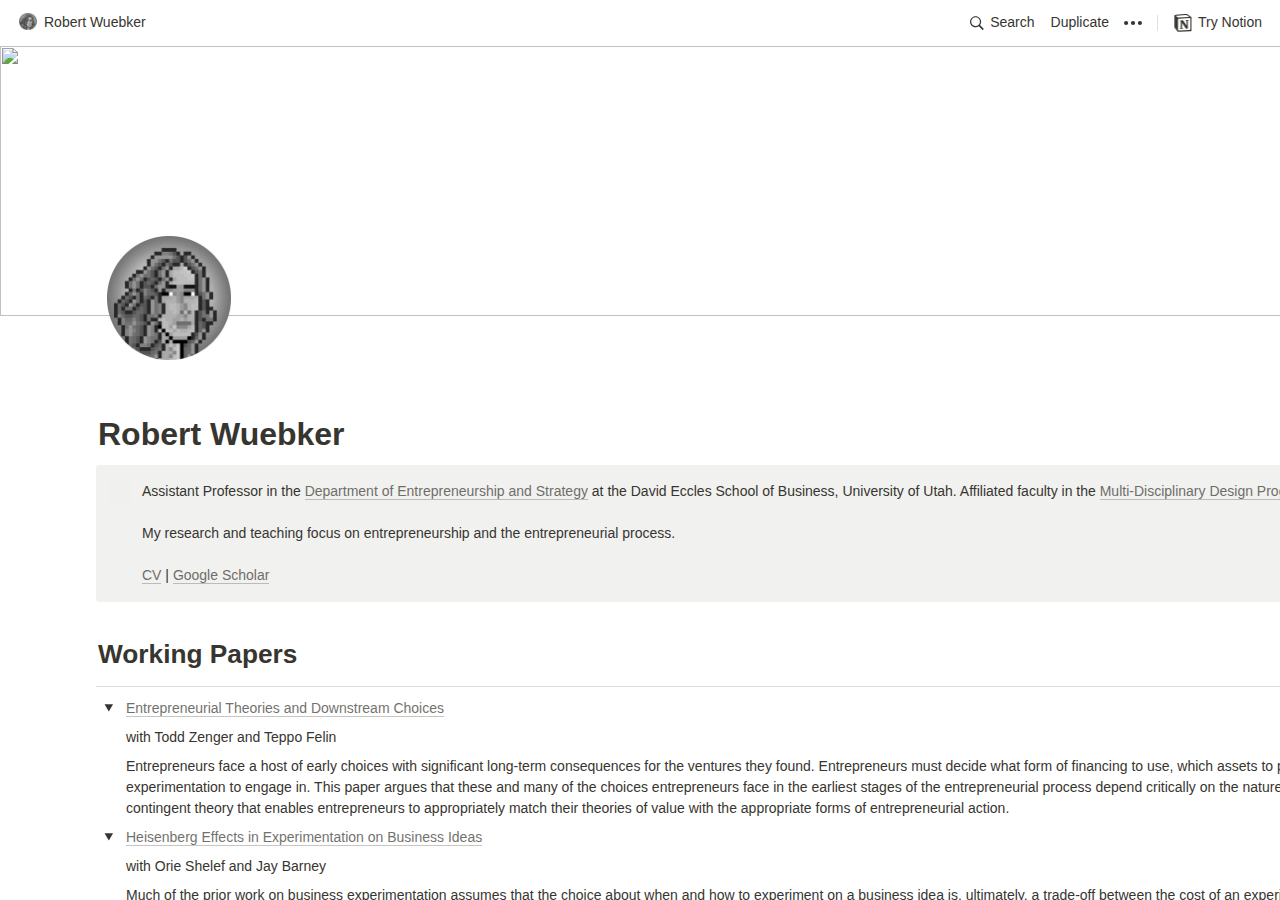
==== commit 92e094fe: "publish: Add files via upload" ====
--- a/index.html
+++ b/index.html
@@ -15,8 +15,27 @@
 			::-webkit-scrollbar-thumb:hover {
 				background:#AEACA6;
 			}
-		</style><div id="notion-app"><div class="notion-app-inner notion-light-theme" style='color: rgb(55, 53, 47); fill: currentcolor; line-height: 1.5; font-family: ui-sans-serif, -apple-system, BlinkMacSystemFont, "Segoe UI", Helvetica, "Apple Color Emoji", Arial, sans-serif, "Segoe UI Emoji", "Segoe UI Symbol"; -webkit-font-smoothing: auto; background-color: white;'><div style="height: 100%;"><div class="notion-cursor-listener" style="width: 100vw; height: 100%; position: relative; display: flex; flex: 1 1 0%; background: white; cursor: text;"><div class="" style="display: flex; flex-direction: column; width: 100%; overflow: hidden;"><div style="max-width: 100vw; z-index: 100; background: white; user-select: none;"><div class="notion-topbar" style="width: 100%; max-width: 100vw; height: 45px; opacity: 1; transition: opacity 700ms ease 0s, color 700ms ease 0s; position: relative;"><div style="display: flex; justify-content: space-between; align-items: center; overflow: hidden; height: 45px; padding-left: 12px; padding-right: 10px;"><div class="notranslate" style="display: flex; align-items: center; line-height: 1.2; font-size: 14px; height: 100%; flex-grow: 0; margin-right: 8px; min-width: 0px;"><div class="notion-focusable" role="button" style="user-select: none; transition: background 20ms ease-in 0s; cursor: pointer; display: inline-flex; align-items: center; flex-shrink: 1; white-space: nowrap; height: 24px; border-radius: 4px; font-size: 14px; line-height: 1.2; min-width: 0px; padding-left: 6px; padding-right: 6px; color: rgb(55, 53, 47);" tabindex="0"><div class="notion-record-icon notranslate" style="display: flex; align-items: center; justify-content: center; height: 20px; width: 20px; border-radius: 0.25em; flex-shrink: 0; margin-right: 6px;"><div><div style="width: 100%; height: 100%;"><img referrerpolicy="same-origin" src="4cb2e465b07c346523285afe001f1028d81ca008.png" style="display: block; object-fit: cover; border-radius: 3px; width: 17.76px; height: 17.76px; transition: opacity 100ms ease-out 0s;"/></div></div></div><div class="notranslate" style="white-space: nowrap; overflow: hidden; text-overflow: ellipsis; max-width: 240px;">Robert Wuebker</div></div></div><div style="flex-grow: 1; flex-shrink: 1;"></div><div class="notion-focusable" role="button" style="user-select: none; transition: background 20ms ease-in 0s; cursor: pointer; display: inline-flex; align-items: center; flex-shrink: 0; white-space: nowrap; height: 28px; border-radius: 4px; font-size: 14px; line-height: 1.2; min-width: 0px; padding-left: 8px; padding-right: 8px; color: rgb(55, 53, 47);" tabindex="0"><svg class="searchNew" style="width: 14px; height: 14px; display: block; fill: inherit; flex-shrink: 0; backface-visibility: hidden; margin-right: 6px;" viewBox="0 0 17 17"><path d="M6.78027 13.6729C8.24805 13.6729 9.60156 13.1982 10.709 12.4072L14.875 16.5732C15.0684 16.7666 15.3232 16.8633 15.5957 16.8633C16.167 16.8633 16.5713 16.4238 16.5713 15.8613C16.5713 15.5977 16.4834 15.3516 16.29 15.1582L12.1504 11.0098C13.0205 9.86719 13.5391 8.45215 13.5391 6.91406C13.5391 3.19629 10.498 0.155273 6.78027 0.155273C3.0625 0.155273 0.0214844 3.19629 0.0214844 6.91406C0.0214844 10.6318 3.0625 13.6729 6.78027 13.6729ZM6.78027 12.2139C3.87988 12.2139 1.48047 9.81445 1.48047 6.91406C1.48047 4.01367 3.87988 1.61426 6.78027 1.61426C9.68066 1.61426 12.0801 4.01367 12.0801 6.91406C12.0801 9.81445 9.68066 12.2139 6.78027 12.2139Z"></path></svg>Search</div><div class="notion-focusable" role="button" style="user-select: none; transition: background 20ms ease-in 0s; cursor: pointer; display: inline-flex; align-items: center; flex-shrink: 0; white-space: nowrap; height: 28px; border-radius: 4px; font-size: 14px; line-height: 1.2; min-width: 0px; padding-left: 8px; padding-right: 8px; color: rgb(55, 53, 47);" tabindex="0">Duplicate</div><div class="notion-focusable" role="button" style="user-select: none; transition: background 20ms ease-in 0s; cursor: pointer; display: flex; align-items: center; justify-content: center; width: 32px; height: 28px; border-radius: 3px;" tabindex="0"><svg class="dots" style="width: 18px; height: 18px; display: block; fill: inherit; flex-shrink: 0; backface-visibility: hidden;" viewBox="0 0 13 3"><g><path d="M3,1.5A1.5,1.5,0,1,1,1.5,0,1.5,1.5,0,0,1,3,1.5Z"></path><path d="M8,1.5A1.5,1.5,0,1,1,6.5,0,1.5,1.5,0,0,1,8,1.5Z"></path><path d="M13,1.5A1.5,1.5,0,1,1,11.5,0,1.5,1.5,0,0,1,13,1.5Z"></path></g></svg></div><div style="flex: 0 0 auto; width: 1px; height: 16px; margin-left: 8px; margin-right: 8px; background: rgba(55, 53, 47, 0.16);"></div><div class="notion-focusable" role="button" style="user-select: none; transition: background 20ms ease-in 0s; cursor: pointer; display: inline-flex; align-items: center; flex-shrink: 0; white-space: nowrap; height: 28px; border-radius: 4px; font-size: 14px; line-height: 1.2; min-width: 0px; padding-left: 8px; padding-right: 8px; color: rgb(55, 53, 47);" tabindex="0"><svg class="notionLogo" style="width: 18px; height: 18px; display: block; fill: inherit; flex-shrink: 0; backface-visibility: hidden; margin-right: 6px;" viewBox="0 0 120 126"><path d="M 20.6927 21.9315C 24.5836 25.0924 26.0432 24.8512 33.3492 24.3638L 102.228 20.2279C 103.689 20.2279 102.474 18.7705 101.987 18.5283L 90.5477 10.2586C 88.3558 8.55699 85.4356 6.60818 79.8387 7.09563L 13.1433 11.9602C 10.711 12.2014 10.2251 13.4175 11.1939 14.3924L 20.6927 21.9315ZM 24.8281 37.9835L 24.8281 110.456C 24.8281 114.351 26.7745 115.808 31.1553 115.567L 106.853 111.187C 111.236 110.946 111.724 108.267 111.724 105.103L 111.724 33.1169C 111.724 29.958 110.509 28.2544 107.826 28.4976L 28.721 33.1169C 25.8018 33.3622 24.8281 34.8225 24.8281 37.9835ZM 99.5567 41.8711C 100.042 44.0622 99.5567 46.2512 97.3618 46.4974L 93.7143 47.2241L 93.7143 100.728C 90.5477 102.43 87.6275 103.403 85.1942 103.403C 81.2983 103.403 80.3226 102.186 77.4044 98.54L 53.5471 61.087L 53.5471 97.3239L 61.0964 99.0275C 61.0964 99.0275 61.0964 103.403 55.0057 103.403L 38.2148 104.377C 37.727 103.403 38.2148 100.973 39.9179 100.486L 44.2996 99.2717L 44.2996 51.36L 38.2158 50.8725C 37.728 48.6815 38.9431 45.5225 42.3532 45.2773L 60.3661 44.0631L 85.1942 82.0036L 85.1942 48.4402L 78.864 47.7136C 78.3781 45.0351 80.3226 43.0902 82.7569 42.849L 99.5567 41.8711ZM 7.5434 5.39404L 76.9175 0.285276C 85.4366 -0.445402 87.6285 0.0440428 92.983 3.93368L 115.128 19.4982C 118.782 22.1747 120 22.9034 120 25.8211L 120 111.187C 120 116.537 118.051 119.701 111.237 120.185L 30.6734 125.05C 25.5584 125.294 23.124 124.565 20.4453 121.158L 4.13735 99.9994C 1.21516 96.1048 0 93.191 0 89.7819L 0 13.903C 0 9.5279 1.94945 5.8785 7.5434 5.39404Z"></path></svg>Try Notion</div></div></div><div style="width: calc(100% - 0px); user-select: none;"></div></div><div class="notion-frame" style="flex-grow: 0; flex-shrink: 1; display: flex; flex-direction: column; background: white; z-index: 1; height: calc(100vh - 45px); max-height: 100%; position: relative; width: 1920px;"><div class="notion-scroller vertical" style="display: flex; flex-direction: column; z-index: 1; flex-grow: 1; position: relative; align-items: center; margin-right: 0px; margin-bottom: 0px; overflow: hidden auto;"><div style="position: absolute; top: 0px; left: 0px;"><div></div></div><div class="whenContentEditable" data-content-editable-root="true" style="caret-color: rgb(55, 53, 47); width: 100%; display: flex; flex-direction: column; position: relative; align-items: center; flex-grow: 1; --whenContentEditable--WebkitUserModify:read-write-plaintext-only;"><span style="height: 1px; width: 1px;"></span><div class="pseudoSelection" contenteditable="false" data-content-editable-void="true" style="user-select: none; --pseudoSelection--background:transparent; width: 100%; display: flex; flex-direction: column; align-items: center; flex-shrink: 0; flex-grow: 0; z-index: 2;"><div style="position: relative; width: 100%; display: flex; flex-direction: column; align-items: center; height: 30vh; cursor: default;"><div style="width: 100%; cursor: inherit;"><div style="display: grid; width: 100%; height: 30vh;"><div style="grid-area: 1 / 1 / auto / auto; width: 100%; height: 100%;"><img referrerpolicy="same-origin" src="08e96761a85eaa4669b45ad9a16db7f7330a67d4.jpg" style="display: block; object-fit: cover; border-radius: 0px; width: 100%; height: 30vh; opacity: 1; object-position: center 50%;"/></div></div></div><div aria-hidden="true" style='background: rgba(0, 0, 0, 0.4); border-radius: 3px; color: white; font-size: 12px; font-family: ui-sans-serif, -apple-system, BlinkMacSystemFont, "Segoe UI", Helvetica, "Apple Color Emoji", Arial, sans-serif, "Segoe UI Emoji", "Segoe UI Symbol"; width: 180px; left: calc(50% - 90px); padding: 0.3em 1.5em; pointer-events: none; position: absolute; top: calc(50% - 10px); text-align: center; opacity: 0;'>Drag image to reposition</div></div></div><div style="width: 100%; display: flex; justify-content: center; z-index: 3; flex-shrink: 0;"><div style="max-width: 100%; min-width: 0px; width: 100%;"><div style="width: 100%; display: flex; flex-direction: column; align-items: center; flex-shrink: 0; flex-grow: 0;"><div style="max-width: 100%; padding-left: calc(96px + env(safe-area-inset-left)); width: 100%;"><div class="pseudoSelection" contenteditable="false" data-content-editable-void="true" style="user-select: none; --pseudoSelection--background:transparent; pointer-events: none;"><div class="notion-record-icon notranslate" style="display: flex; align-items: center; justify-content: center; height: 140px; width: 140px; border-radius: 0.25em; flex-shrink: 0; position: relative; z-index: 1; margin-left: 3px; margin-bottom: 0px; margin-top: -80px; pointer-events: auto;"><div><div style="width: 100%; height: 100%;"><img referrerpolicy="same-origin" src="1eb5c166b1abcb684429d6e60e3fb359f40c7bac.png" style="display: block; object-fit: cover; border-radius: 3px; width: 124.32px; height: 124.32px; transition: opacity 100ms ease-out 0s;"/></div></div></div><div class="notion-page-controls" style='display: flex; justify-content: flex-start; flex-wrap: wrap; margin-top: 8px; margin-bottom: 4px; margin-left: -1px; color: rgba(55, 53, 47, 0.5); font-family: ui-sans-serif, -apple-system, BlinkMacSystemFont, "Segoe UI", Helvetica, "Apple Color Emoji", Arial, sans-serif, "Segoe UI Emoji", "Segoe UI Symbol"; height: 24px; pointer-events: auto;'></div></div><div style="padding-right: calc(96px + env(safe-area-inset-right));"><div><div class="notion-selectable notion-page-block" data-block-id="f974e372-aad2-4db1-bea2-6d097f855033" style='color: rgb(55, 53, 47); font-weight: 700; line-height: 1.2; font-size: 32px; font-family: ui-sans-serif, -apple-system, BlinkMacSystemFont, "Segoe UI", Helvetica, "Apple Color Emoji", Arial, sans-serif, "Segoe UI Emoji", "Segoe UI Symbol"; cursor: text; display: flex; align-items: center;'><div contenteditable="false" data-content-editable-leaf="true" placeholder="Untitled" spellcheck="true" style="max-width: 100%; width: 100%; white-space: pre-wrap; word-break: break-word; caret-color: rgb(55, 53, 47); padding: 3px 2px;">Robert Wuebker</div></div><div style="margin-left: 4px;"></div></div></div></div></div><div style="width: 100%; display: flex; flex-direction: column; align-items: center; flex-shrink: 0; flex-grow: 0;"><div contenteditable="false" data-content-editable-void="true" style="padding-left: calc(96px + env(safe-area-inset-left)); padding-right: calc(96px + env(safe-area-inset-right)); max-width: 100%; width: 100%;"></div></div></div></div><main style="display: flex; width: 100%; justify-content: center; padding-top: 5px;"><div style="max-width: 100%; min-width: 0px; width: 100%;"><div class="notion-page-content" style="flex-shrink: 0; flex-grow: 1; max-width: 100%; display: flex; align-items: flex-start; flex-direction: column; font-size: 14px; line-height: 1.5; width: 100%; z-index: 4; padding-bottom: 30vh; padding-left: calc(96px + env(safe-area-inset-left)); padding-right: calc(96px + env(safe-area-inset-right));"><div class="notion-selectable notion-column_list-block" data-block-id="061d6570-5e00-4f7c-8371-66a01bb4828f" style="width: 100%; max-width: 1718px; align-self: center; margin-top: 2px; margin-bottom: 1px;"><div style="display: flex;"><div style="padding-top: 12px; padding-bottom: 12px; flex-grow: 0; flex-shrink: 0; width: calc((100% - 46px) * 0.125);"><div class="notion-selectable notion-column-block" data-block-id="b6a327b5-1ee9-477a-aa2b-beccf0bfaed7" style="display: flex; flex-direction: column;"><div class="notion-selectable notion-table_of_contents-block" data-block-id="505fc703-7e97-4b4c-8473-d37e04c8502f" style="width: 100%; max-width: 100%; margin-top: 4px; margin-bottom: 4px;"><div contenteditable="false" data-content-editable-void="true" style="position: relative;"><div style="color: rgb(120, 119, 116); fill: rgb(120, 119, 116);"><a class="loconotion-anchor-link" href="#171da814ad4c41a09725a13e60e774c3" rel="noopener noreferrer" style="display: block; color: inherit; text-decoration: none;"><div class="notion-focusable" role="button" style="user-select: none; transition: background 20ms ease-in 0s; cursor: pointer; width: 100%;" tabindex="0"><div style="padding: 6px 2px; font-size: 14px; line-height: 1.3; display: flex; align-items: center; margin-left: 0px;"><div class="notranslate" style="white-space: nowrap; overflow: hidden; text-overflow: ellipsis; background-image: linear-gradient(to right, rgba(55, 53, 47, 0.16) 0%, rgba(55, 53, 47, 0.16) 100%); background-repeat: repeat-x; background-position: 0px 100%; background-size: 100% 1px;">Research</div></div></div></a></div><div style="color: rgb(120, 119, 116); fill: rgb(120, 119, 116);"><a class="loconotion-anchor-link" href="#e42f8b7f3642403e9f766d291a31a2dc" rel="noopener noreferrer" style="display: block; color: inherit; text-decoration: none;"><div class="notion-focusable" role="button" style="user-select: none; transition: background 20ms ease-in 0s; cursor: pointer; width: 100%;" tabindex="0"><div style="padding: 6px 2px; font-size: 14px; line-height: 1.3; display: flex; align-items: center; margin-left: 0px;"><div class="notranslate" style="white-space: nowrap; overflow: hidden; text-overflow: ellipsis; background-image: linear-gradient(to right, rgba(55, 53, 47, 0.16) 0%, rgba(55, 53, 47, 0.16) 100%); background-repeat: repeat-x; background-position: 0px 100%; background-size: 100% 1px;">Papers</div></div></div></a></div><div style="color: rgb(120, 119, 116); fill: rgb(120, 119, 116);"><a class="loconotion-anchor-link" href="#84c1a6bd9ed8491491bbed6f514b8ff3" rel="noopener noreferrer" style="display: block; color: inherit; text-decoration: none;"><div class="notion-focusable" role="button" style="user-select: none; transition: background 20ms ease-in 0s; cursor: pointer; width: 100%;" tabindex="0"><div style="padding: 6px 2px; font-size: 14px; line-height: 1.3; display: flex; align-items: center; margin-left: 0px;"><div class="notranslate" style="white-space: nowrap; overflow: hidden; text-overflow: ellipsis; background-image: linear-gradient(to right, rgba(55, 53, 47, 0.16) 0%, rgba(55, 53, 47, 0.16) 100%); background-repeat: repeat-x; background-position: 0px 100%; background-size: 100% 1px;">Teaching</div></div></div></a></div><div style="color: rgb(120, 119, 116); fill: rgb(120, 119, 116);"><a class="loconotion-anchor-link" href="#21c46ff7a8564c48928d2c7e8164986c" rel="noopener noreferrer" style="display: block; color: inherit; text-decoration: none;"><div class="notion-focusable" role="button" style="user-select: none; transition: background 20ms ease-in 0s; cursor: pointer; width: 100%;" tabindex="0"><div style="padding: 6px 2px; font-size: 14px; line-height: 1.3; display: flex; align-items: center; margin-left: 0px;"><div class="notranslate" style="white-space: nowrap; overflow: hidden; text-overflow: ellipsis; background-image: linear-gradient(to right, rgba(55, 53, 47, 0.16) 0%, rgba(55, 53, 47, 0.16) 100%); background-repeat: repeat-x; background-position: 0px 100%; background-size: 100% 1px;">Projects</div></div></div></a></div></div></div><div class="notion-selectable notion-text-block" data-block-id="27b8b2a6-e047-4497-bce9-33d285627259" style="width: 100%; max-width: 100%; margin-top: 1px; margin-bottom: 0px;"><div style="color: inherit; fill: inherit;"><div style="display: flex;"><div contenteditable="false" data-content-editable-leaf="true" placeholder=" " spellcheck="true" style="max-width: 100%; width: 100%; white-space: pre-wrap; word-break: break-word; caret-color: rgb(55, 53, 47); padding: 3px 2px; min-height: 1em; color: rgb(55, 53, 47); -webkit-text-fill-color: rgba(55, 53, 47, 0.5);"></div></div></div></div></div></div><div style="position: relative; width: 46px; flex-grow: 0; flex-shrink: 0; transition: opacity 200ms ease-out 0s; opacity: 0;"></div><div style="padding-top: 12px; padding-bottom: 12px; flex-grow: 0; flex-shrink: 0; width: calc((100% - 46px) * 0.875);"><div class="notion-selectable notion-column-block" data-block-id="f14bdfd2-2576-4710-8bee-774c85b29af2" style="display: flex; flex-direction: column;"><div class="notion-selectable notion-callout-block" data-block-id="68fb175a-7b1f-4d13-b289-500f4b550205" style="width: 100%; max-width: 100%; margin-top: 4px; margin-bottom: 0px;"><div style="display: flex;"><div style="display: flex; width: 100%; border-radius: 3px; background: rgb(241, 241, 239); padding: 16px 16px 16px 12px;"><div><div class="notion-record-icon notranslate" style="display: flex; align-items: center; justify-content: center; height: 24px; width: 24px; border-radius: 0.25em; flex-shrink: 0;"><div><div style="width: 100%; height: 100%;"><img referrerpolicy="same-origin" src="ae1df7cf3c547a1db92ed3b1b52a8207220eceab.png" style="display: block; object-fit: cover; border-radius: 3px; width: 21.312px; height: 21.312px; transition: opacity 100ms ease-out 0s;"/></div></div></div></div><div style="display: flex; flex-direction: column; min-width: 0px; margin-left: 8px; width: 100%;"><div contenteditable="false" data-content-editable-leaf="true" placeholder="Type something…" spellcheck="true" style="max-width: 100%; width: 100%; white-space: pre-wrap; word-break: break-word; caret-color: rgb(55, 53, 47); padding-left: 2px; padding-right: 2px;">Assistant Professor in the <a class="notion-link-token notion-enable-hover" data-token-index="1" href="https://eccles.utah.edu/faculty/department-entrepreneurship-strategy/" rel="noopener noreferrer" style="cursor:pointer;color:inherit;word-wrap:break-word;text-decoration:inherit" target="_blank"><span class="link-annotation-68fb175a-7b1f-4d13-b289-500f4b550205--1676870595" style="border-bottom:0.05em solid;border-color:rgba(55,53,47,0.4);opacity:0.7">Department of Entrepreneurship and Strategy</span></a> at the David Eccles School of Business, University of Utah. Affiliated faculty in the <a class="notion-link-token notion-enable-hover" data-token-index="3" href="https://www.uofu.design/" rel="noopener noreferrer" style="cursor:pointer;color:inherit;word-wrap:break-word;text-decoration:inherit" target="_blank"><span class="link-annotation-68fb175a-7b1f-4d13-b289-500f4b550205--1350696462" style="border-bottom:0.05em solid;border-color:rgba(55,53,47,0.4);opacity:0.7">Multi-Disciplinary Design Program</span></a>, Department of Architecture and Planning, and the <a class="notion-link-token notion-enable-hover" data-token-index="5" href="https://entrepreneurship.coe.utah.edu/" rel="noopener noreferrer" style="cursor:pointer;color:inherit;word-wrap:break-word;text-decoration:inherit" target="_blank"><span class="link-annotation-68fb175a-7b1f-4d13-b289-500f4b550205-619815586" style="border-bottom:0.05em solid;border-color:rgba(55,53,47,0.4);opacity:0.7">College of Engineering</span></a>.
+		</style><div id="notion-app"><div class="notion-app-inner notion-light-theme" style='color: rgb(55, 53, 47); fill: currentcolor; line-height: 1.5; font-family: ui-sans-serif, -apple-system, BlinkMacSystemFont, "Segoe UI", Helvetica, "Apple Color Emoji", Arial, sans-serif, "Segoe UI Emoji", "Segoe UI Symbol"; -webkit-font-smoothing: auto; background-color: white;'><div style="height: 100%;"><div class="notion-cursor-listener" style="width: 100vw; height: 100%; position: relative; display: flex; flex: 1 1 0%; background: white; cursor: text;"><div class="" style="display: flex; flex-direction: column; width: 100%; overflow: hidden;"><div style="max-width: 100vw; z-index: 100; background: white; user-select: none;"><div class="notion-topbar" style="width: 100%; max-width: 100vw; height: 45px; opacity: 1; transition: opacity 700ms ease 0s, color 700ms ease 0s; position: relative;"><div style="display: flex; justify-content: space-between; align-items: center; overflow: hidden; height: 45px; padding-left: 12px; padding-right: 10px;"><div class="notranslate" style="display: flex; align-items: center; line-height: 1.2; font-size: 14px; height: 100%; flex-grow: 0; margin-right: 8px; min-width: 0px;"><div class="notion-focusable" role="button" style="user-select: none; transition: background 20ms ease-in 0s; cursor: pointer; display: inline-flex; align-items: center; flex-shrink: 1; white-space: nowrap; height: 24px; border-radius: 4px; font-size: 14px; line-height: 1.2; min-width: 0px; padding-left: 6px; padding-right: 6px; color: rgb(55, 53, 47);" tabindex="0"><div class="notion-record-icon notranslate" style="display: flex; align-items: center; justify-content: center; height: 20px; width: 20px; border-radius: 0.25em; flex-shrink: 0; margin-right: 6px;"><div><div style="width: 100%; height: 100%;"><img referrerpolicy="same-origin" src="4cb2e465b07c346523285afe001f1028d81ca008.png" style="display: block; object-fit: cover; border-radius: 3px; width: 17.76px; height: 17.76px; transition: opacity 100ms ease-out 0s;"/></div></div></div><div class="notranslate" style="white-space: nowrap; overflow: hidden; text-overflow: ellipsis; max-width: 240px;">Robert Wuebker</div></div></div><div style="flex-grow: 1; flex-shrink: 1;"></div><div class="notion-focusable" role="button" style="user-select: none; transition: background 20ms ease-in 0s; cursor: pointer; display: inline-flex; align-items: center; flex-shrink: 0; white-space: nowrap; height: 28px; border-radius: 4px; font-size: 14px; line-height: 1.2; min-width: 0px; padding-left: 8px; padding-right: 8px; color: rgb(55, 53, 47);" tabindex="0"><svg class="searchNew" style="width: 14px; height: 14px; display: block; fill: inherit; flex-shrink: 0; backface-visibility: hidden; margin-right: 6px;" viewBox="0 0 17 17"><path d="M6.78027 13.6729C8.24805 13.6729 9.60156 13.1982 10.709 12.4072L14.875 16.5732C15.0684 16.7666 15.3232 16.8633 15.5957 16.8633C16.167 16.8633 16.5713 16.4238 16.5713 15.8613C16.5713 15.5977 16.4834 15.3516 16.29 15.1582L12.1504 11.0098C13.0205 9.86719 13.5391 8.45215 13.5391 6.91406C13.5391 3.19629 10.498 0.155273 6.78027 0.155273C3.0625 0.155273 0.0214844 3.19629 0.0214844 6.91406C0.0214844 10.6318 3.0625 13.6729 6.78027 13.6729ZM6.78027 12.2139C3.87988 12.2139 1.48047 9.81445 1.48047 6.91406C1.48047 4.01367 3.87988 1.61426 6.78027 1.61426C9.68066 1.61426 12.0801 4.01367 12.0801 6.91406C12.0801 9.81445 9.68066 12.2139 6.78027 12.2139Z"></path></svg>Search</div><div class="notion-focusable" role="button" style="user-select: none; transition: background 20ms ease-in 0s; cursor: pointer; display: inline-flex; align-items: center; flex-shrink: 0; white-space: nowrap; height: 28px; border-radius: 4px; font-size: 14px; line-height: 1.2; min-width: 0px; padding-left: 8px; padding-right: 8px; color: rgb(55, 53, 47);" tabindex="0">Duplicate</div><div class="notion-focusable" role="button" style="user-select: none; transition: background 20ms ease-in 0s; cursor: pointer; display: flex; align-items: center; justify-content: center; width: 32px; height: 28px; border-radius: 3px;" tabindex="0"><svg class="dots" style="width: 18px; height: 18px; display: block; fill: inherit; flex-shrink: 0; backface-visibility: hidden;" viewBox="0 0 13 3"><g><path d="M3,1.5A1.5,1.5,0,1,1,1.5,0,1.5,1.5,0,0,1,3,1.5Z"></path><path d="M8,1.5A1.5,1.5,0,1,1,6.5,0,1.5,1.5,0,0,1,8,1.5Z"></path><path d="M13,1.5A1.5,1.5,0,1,1,11.5,0,1.5,1.5,0,0,1,13,1.5Z"></path></g></svg></div><div style="flex: 0 0 auto; width: 1px; height: 16px; margin-left: 8px; margin-right: 8px; background: rgba(55, 53, 47, 0.16);"></div><div class="notion-focusable" role="button" style="user-select: none; transition: background 20ms ease-in 0s; cursor: pointer; display: inline-flex; align-items: center; flex-shrink: 0; white-space: nowrap; height: 28px; border-radius: 4px; font-size: 14px; line-height: 1.2; min-width: 0px; padding-left: 8px; padding-right: 8px; color: rgb(55, 53, 47);" tabindex="0"><svg class="notionLogo" style="width: 18px; height: 18px; display: block; fill: inherit; flex-shrink: 0; backface-visibility: hidden; margin-right: 6px;" viewBox="0 0 120 126"><path d="M 20.6927 21.9315C 24.5836 25.0924 26.0432 24.8512 33.3492 24.3638L 102.228 20.2279C 103.689 20.2279 102.474 18.7705 101.987 18.5283L 90.5477 10.2586C 88.3558 8.55699 85.4356 6.60818 79.8387 7.09563L 13.1433 11.9602C 10.711 12.2014 10.2251 13.4175 11.1939 14.3924L 20.6927 21.9315ZM 24.8281 37.9835L 24.8281 110.456C 24.8281 114.351 26.7745 115.808 31.1553 115.567L 106.853 111.187C 111.236 110.946 111.724 108.267 111.724 105.103L 111.724 33.1169C 111.724 29.958 110.509 28.2544 107.826 28.4976L 28.721 33.1169C 25.8018 33.3622 24.8281 34.8225 24.8281 37.9835ZM 99.5567 41.8711C 100.042 44.0622 99.5567 46.2512 97.3618 46.4974L 93.7143 47.2241L 93.7143 100.728C 90.5477 102.43 87.6275 103.403 85.1942 103.403C 81.2983 103.403 80.3226 102.186 77.4044 98.54L 53.5471 61.087L 53.5471 97.3239L 61.0964 99.0275C 61.0964 99.0275 61.0964 103.403 55.0057 103.403L 38.2148 104.377C 37.727 103.403 38.2148 100.973 39.9179 100.486L 44.2996 99.2717L 44.2996 51.36L 38.2158 50.8725C 37.728 48.6815 38.9431 45.5225 42.3532 45.2773L 60.3661 44.0631L 85.1942 82.0036L 85.1942 48.4402L 78.864 47.7136C 78.3781 45.0351 80.3226 43.0902 82.7569 42.849L 99.5567 41.8711ZM 7.5434 5.39404L 76.9175 0.285276C 85.4366 -0.445402 87.6285 0.0440428 92.983 3.93368L 115.128 19.4982C 118.782 22.1747 120 22.9034 120 25.8211L 120 111.187C 120 116.537 118.051 119.701 111.237 120.185L 30.6734 125.05C 25.5584 125.294 23.124 124.565 20.4453 121.158L 4.13735 99.9994C 1.21516 96.1048 0 93.191 0 89.7819L 0 13.903C 0 9.5279 1.94945 5.8785 7.5434 5.39404Z"></path></svg>Try Notion</div></div></div><div style="width: calc(100% - 0px); user-select: none;"></div></div><div class="notion-frame" style="flex-grow: 0; flex-shrink: 1; display: flex; flex-direction: column; background: white; z-index: 1; height: calc(100vh - 45px); max-height: 100%; position: relative; width: 1920px;"><div class="notion-scroller vertical" style="display: flex; flex-direction: column; z-index: 1; flex-grow: 1; position: relative; align-items: center; margin-right: 0px; margin-bottom: 0px; overflow: hidden auto;"><div style="position: absolute; top: 0px; left: 0px;"><div></div></div><div class="whenContentEditable" data-content-editable-root="true" style="caret-color: rgb(55, 53, 47); width: 100%; display: flex; flex-direction: column; position: relative; align-items: center; flex-grow: 1; --whenContentEditable--WebkitUserModify:read-write-plaintext-only;"><span style="height: 1px; width: 1px;"></span><div class="pseudoSelection" contenteditable="false" data-content-editable-void="true" style="user-select: none; --pseudoSelection--background:transparent; width: 100%; display: flex; flex-direction: column; align-items: center; flex-shrink: 0; flex-grow: 0; z-index: 2;"><div style="position: relative; width: 100%; display: flex; flex-direction: column; align-items: center; height: 30vh; cursor: default;"><div style="width: 100%; cursor: inherit;"><div style="display: grid; width: 100%; height: 30vh;"><div style="grid-area: 1 / 1 / auto / auto; width: 100%; height: 100%;"><img referrerpolicy="same-origin" src="08e96761a85eaa4669b45ad9a16db7f7330a67d4.jpg" style="display: block; object-fit: cover; border-radius: 0px; width: 100%; height: 30vh; opacity: 1; object-position: center 50%;"/></div></div></div><div aria-hidden="true" style='background: rgba(0, 0, 0, 0.4); border-radius: 3px; color: white; font-size: 12px; font-family: ui-sans-serif, -apple-system, BlinkMacSystemFont, "Segoe UI", Helvetica, "Apple Color Emoji", Arial, sans-serif, "Segoe UI Emoji", "Segoe UI Symbol"; width: 180px; left: calc(50% - 90px); padding: 0.3em 1.5em; pointer-events: none; position: absolute; top: calc(50% - 10px); text-align: center; opacity: 0;'>Drag image to reposition</div></div></div><div style="width: 100%; display: flex; justify-content: center; z-index: 3; flex-shrink: 0;"><div style="max-width: 100%; min-width: 0px; width: 100%;"><div style="width: 100%; display: flex; flex-direction: column; align-items: center; flex-shrink: 0; flex-grow: 0;"><div style="max-width: 100%; padding-left: calc(96px + env(safe-area-inset-left)); width: 100%;"><div class="pseudoSelection" contenteditable="false" data-content-editable-void="true" style="user-select: none; --pseudoSelection--background:transparent; pointer-events: none;"><div class="notion-record-icon notranslate" style="display: flex; align-items: center; justify-content: center; height: 140px; width: 140px; border-radius: 0.25em; flex-shrink: 0; position: relative; z-index: 1; margin-left: 3px; margin-bottom: 0px; margin-top: -80px; pointer-events: auto;"><div><div style="width: 100%; height: 100%;"><img referrerpolicy="same-origin" src="1eb5c166b1abcb684429d6e60e3fb359f40c7bac.png" style="display: block; object-fit: cover; border-radius: 3px; width: 124.32px; height: 124.32px; transition: opacity 100ms ease-out 0s;"/></div></div></div><div class="notion-page-controls" style='display: flex; justify-content: flex-start; flex-wrap: wrap; margin-top: 8px; margin-bottom: 4px; margin-left: -1px; color: rgba(55, 53, 47, 0.5); font-family: ui-sans-serif, -apple-system, BlinkMacSystemFont, "Segoe UI", Helvetica, "Apple Color Emoji", Arial, sans-serif, "Segoe UI Emoji", "Segoe UI Symbol"; height: 24px; pointer-events: auto;'></div></div><div style="padding-right: calc(96px + env(safe-area-inset-right));"><div><div class="notion-selectable notion-page-block" data-block-id="f974e372-aad2-4db1-bea2-6d097f855033" style='color: rgb(55, 53, 47); font-weight: 700; line-height: 1.2; font-size: 32px; font-family: ui-sans-serif, -apple-system, BlinkMacSystemFont, "Segoe UI", Helvetica, "Apple Color Emoji", Arial, sans-serif, "Segoe UI Emoji", "Segoe UI Symbol"; cursor: text; display: flex; align-items: center;'><div contenteditable="false" data-content-editable-leaf="true" placeholder="Untitled" spellcheck="true" style="max-width: 100%; width: 100%; white-space: pre-wrap; word-break: break-word; caret-color: rgb(55, 53, 47); padding: 3px 2px;">Robert Wuebker</div></div><div style="margin-left: 4px;"></div></div></div></div></div><div style="width: 100%; display: flex; flex-direction: column; align-items: center; flex-shrink: 0; flex-grow: 0;"><div contenteditable="false" data-content-editable-void="true" style="padding-left: calc(96px + env(safe-area-inset-left)); padding-right: calc(96px + env(safe-area-inset-right)); max-width: 100%; width: 100%;"></div></div></div></div><main style="display: flex; width: 100%; justify-content: center; padding-top: 5px;"><div style="max-width: 100%; min-width: 0px; width: 100%;"><div class="notion-page-content" style="flex-shrink: 0; flex-grow: 1; max-width: 100%; display: flex; align-items: flex-start; flex-direction: column; font-size: 14px; line-height: 1.5; width: 100%; z-index: 4; padding-bottom: 30vh; padding-left: calc(96px + env(safe-area-inset-left)); padding-right: calc(96px + env(safe-area-inset-right));"><div class="notion-selectable notion-callout-block" data-block-id="68fb175a-7b1f-4d13-b289-500f4b550205" style="width: 100%; max-width: 1718px; margin-top: 4px; margin-bottom: 4px;"><div style="display: flex;"><div style="display: flex; width: 100%; border-radius: 3px; background: rgb(241, 241, 239); padding: 16px 16px 16px 12px;"><div><div class="notion-record-icon notranslate" style="display: flex; align-items: center; justify-content: center; height: 24px; width: 24px; border-radius: 0.25em; flex-shrink: 0;"><div><div style="width: 100%; height: 100%;"><img referrerpolicy="same-origin" src="ae1df7cf3c547a1db92ed3b1b52a8207220eceab.png" style="display: block; object-fit: cover; border-radius: 3px; width: 21.312px; height: 21.312px; transition: opacity 100ms ease-out 0s;"/></div></div></div></div><div style="display: flex; flex-direction: column; min-width: 0px; margin-left: 8px; width: 100%;"><div contenteditable="false" data-content-editable-leaf="true" placeholder="Type something…" spellcheck="true" style="max-width: 100%; width: 100%; white-space: pre-wrap; word-break: break-word; caret-color: rgb(55, 53, 47); padding-left: 2px; padding-right: 2px;">Assistant Professor in the <a class="notion-link-token notion-enable-hover" data-token-index="1" href="https://eccles.utah.edu/faculty/department-entrepreneurship-strategy/" rel="noopener noreferrer" style="cursor:pointer;color:inherit;word-wrap:break-word;text-decoration:inherit" target="_blank"><span class="link-annotation-68fb175a-7b1f-4d13-b289-500f4b550205--1676870595" style="border-bottom:0.05em solid;border-color:rgba(55,53,47,0.4);opacity:0.7">Department of Entrepreneurship and Strategy</span></a> at the David Eccles School of Business, University of Utah. Affiliated faculty in the <a class="notion-link-token notion-enable-hover" data-token-index="3" href="https://www.uofu.design/" rel="noopener noreferrer" style="cursor:pointer;color:inherit;word-wrap:break-word;text-decoration:inherit" target="_blank"><span class="link-annotation-68fb175a-7b1f-4d13-b289-500f4b550205--1350696462" style="border-bottom:0.05em solid;border-color:rgba(55,53,47,0.4);opacity:0.7">Multi-Disciplinary Design Program</span></a>, Department of Architecture and Planning, and the <a class="notion-link-token notion-enable-hover" data-token-index="5" href="https://entrepreneurship.coe.utah.edu/" rel="noopener noreferrer" style="cursor:pointer;color:inherit;word-wrap:break-word;text-decoration:inherit" target="_blank"><span class="link-annotation-68fb175a-7b1f-4d13-b289-500f4b550205-619815586" style="border-bottom:0.05em solid;border-color:rgba(55,53,47,0.4);opacity:0.7">College of Engineering</span></a>.
 
 My research and teaching focus on entrepreneurship and the entrepreneurial process.
 
-<a class="notion-link-token notion-enable-hover" data-token-index="7" href="https://www.dropbox.com/s/dn1y8qjit63d4h2/%23%20CV%20-%20rwuebker.pdf?dl=0" rel="noopener noreferrer" style="cursor:pointer;color:inherit;word-wrap:break-word;text-decoration:inherit" target="_blank"><span class="link-annotation-68fb175a-7b1f-4d13-b289-500f4b550205--323769646" style="border-bottom:0.05em solid;border-color:rgba(55,53,47,0.4);opacity:0.7">CV</span></a> | <a class="notion-link-token notion-enable-hover" data-token-index="9" href="https://scholar.google.com/citations?user=xrdLKoIAAAAJ&amp;hl=en" rel="noopener noreferrer" style="cursor:pointer;color:inherit;word-wrap:break-word;text-decoration:inherit" target="_blank"><span class="link-annotation-68fb175a-7b1f-4d13-b289-500f4b550205-1673211446" style="border-bottom:0.05em solid;border-color:rgba(55,53,47,0.4);opacity:0.7">Google Scholar</span></a> | <a class="notion-link-token notion-enable-hover" data-token-index="11" href="https://www.dropbox.com/s/nex16o000xu4xkx/%23%20Research%20Teaching%20-%20Wuebker.pdf?dl=0" rel="noopener noreferrer" style="cursor:pointer;color:inherit;word-wrap:break-word;text-decoration:inherit" target="_blank"><span class="link-annotation-68fb175a-7b1f-4d13-b289-500f4b550205--1387490730" style="border-bottom:0.05em solid;border-color:rgba(55,53,47,0.4);opacity:0.7">Research/Teaching Statement</span></a></div></div></div></div></div></div></div></div></div><div class="notion-selectable notion-header-block" data-block-id="171da814-ad4c-41a0-9725-a13e60e774c3" style="width: 100%; max-width: 1718px; margin-top: 2em; margin-bottom: 4px;"><div style="display: flex; width: 100%; color: inherit; fill: inherit;"><div contenteditable="false" data-content-editable-leaf="true" placeholder="Heading 1" spellcheck="true" style='max-width: 100%; width: 100%; white-space: pre-wrap; word-break: break-word; caret-color: rgb(55, 53, 47); padding: 3px 2px; font-family: ui-sans-serif, -apple-system, BlinkMacSystemFont, "Segoe UI", Helvetica, "Apple Color Emoji", Arial, sans-serif, "Segoe UI Emoji", "Segoe UI Symbol"; font-weight: 600; font-size: 1.875em; line-height: 1.3;'>Research</div></div></div><div class="notion-selectable notion-divider-block" data-block-id="4e0b24b3-f5c3-475e-8cf6-935bcb65673c" style="width: 100%; max-width: 1718px; margin-top: 1px; margin-bottom: 1px;"><div class="notion-cursor-default" style="display: flex; align-items: center; justify-content: center; pointer-events: auto; width: 100%; height: 13px; flex: 0 0 auto; color: rgba(55, 53, 47, 0.16);"><div style="width: 100%; height: 1px; visibility: visible; border-bottom: 1px solid rgba(55, 53, 47, 0.16);"></div></div></div><div class="notion-selectable notion-toggle-block" data-block-id="d470f931-2513-4ff0-8b6c-b3f7332b2fad" style="width: 100%; max-width: 1718px; margin-top: 1px; margin-bottom: 1px;"><div style="display: flex; align-items: flex-start; width: 100%; padding-left: 2px; color: inherit; fill: inherit;"><div class="pseudoSelection" contenteditable="false" data-content-editable-void="true" data-text-edit-side="start" style="user-select: none; --pseudoSelection--background:transparent; margin-right: 2px; width: 24px; display: flex; align-items: center; justify-content: center; flex-grow: 0; flex-shrink: 0; min-height: calc(1.5em + 3px + 3px); padding-right: 2px;"><div class="notion-selectable notion-toggle-block loconotion-toggle-button" loconotion-toggle-id="ed2ef117-e01f-42be-936f-671d85690171" role="button" style="user-select: none; transition: background 20ms ease-in 0s; cursor: pointer; position: relative; display: flex; align-items: center; justify-content: center; width: 24px; height: 24px; border-radius: 3px;" tabindex="0"><svg class="triangle" style="width: 0.6875em; height: 0.6875em; display: block; fill: inherit; flex-shrink: 0; backface-visibility: hidden; transition: transform 200ms ease-out 0s; transform: rotateZ(180deg); opacity: 1;" viewBox="0 0 100 100"><polygon points="5.9,88.2 50,11.8 94.1,88.2 "></polygon></svg></div></div><div style="flex: 1 1 0px; min-width: 1px;"><div style="display: flex;"><div contenteditable="false" data-content-editable-leaf="true" placeholder="Toggle" spellcheck="true" style="max-width: 100%; width: 100%; white-space: pre-wrap; word-break: break-word; caret-color: rgb(55, 53, 47); padding: 3px 2px; text-align: left;">Overview</div></div><div class="loconotion-toggle-content" loconotion-toggle-id="ed2ef117-e01f-42be-936f-671d85690171"><div style="display: flex; flex-direction: column;"><div class="notion-selectable notion-text-block" data-block-id="5cedff10-73df-43c3-8021-0db5ea3b8ec4" style="width: 100%; max-width: 100%; margin-top: 2px; margin-bottom: 1px;"><div style="color: inherit; fill: inherit;"><div style="display: flex;"><div contenteditable="false" data-content-editable-leaf="true" placeholder=" " spellcheck="true" style="max-width: 100%; width: 100%; white-space: pre-wrap; word-break: break-word; caret-color: rgb(55, 53, 47); padding: 3px 2px;">The creation of new economic value is crucial for the founding and growth of new firms and the ongoing survival of incumbents. Startups are an important source of innovative products and services, novel ways of organizing, and creative go-to-market strategies. Within established firms, developing entrepreneurial capabilities are consistently and widely regarded by executives as both a top priority and a tremendous organizational challenge. My research focuses on what catalyzes and suppresses the creation of new value both inside and outside organizations, often challenging widely accepted ideas in entrepreneurship and strategy by highlighting taken-for-granted notions that are incomplete or misleading. </div></div></div></div><div class="notion-selectable notion-text-block" data-block-id="aecafa47-8499-4d3a-838d-002d3082db50" style="width: 100%; max-width: 100%; margin-top: 1px; margin-bottom: 1px;"><div style="color: inherit; fill: inherit;"><div style="display: flex;"><div contenteditable="false" data-content-editable-leaf="true" placeholder=" " spellcheck="true" style="max-width: 100%; width: 100%; white-space: pre-wrap; word-break: break-word; caret-color: rgb(55, 53, 47); padding: 3px 2px;">Specifically, I have sought to be a leader in advancing the theoretical development of entrepreneurship, and in particular the nature of entrepreneurial opportunity and the origins of value, entrepreneurial action and the entrepreneurial process, and the connections between value creation and capture (i.e., “strategic entrepreneurship”). </div></div></div></div><div class="notion-selectable notion-text-block" data-block-id="88d455de-ea67-475d-9ebc-ff2fd1f834cf" style="width: 100%; max-width: 100%; margin-top: 1px; margin-bottom: 1px;"><div style="color: inherit; fill: inherit;"><div style="display: flex;"><div contenteditable="false" data-content-editable-leaf="true" placeholder=" " spellcheck="true" style="max-width: 100%; width: 100%; white-space: pre-wrap; word-break: break-word; caret-color: rgb(55, 53, 47); padding: 3px 2px;">My aspiration is that my work changes how we think about what entrepreneurship is, what entrepreneurs do, and how institutions and stakeholders shape the entrepreneurial process.</div></div></div></div><div class="notion-selectable notion-text-block" data-block-id="85d39e86-324a-4fce-89fb-e4ab83c57fa5" style="width: 100%; max-width: 100%; margin-top: 1px; margin-bottom: 0px;"><div style="color: inherit; fill: inherit;"><div style="display: flex;"><div contenteditable="false" data-content-editable-leaf="true" placeholder=" " spellcheck="true" style="max-width: 100%; width: 100%; white-space: pre-wrap; word-break: break-word; caret-color: rgb(55, 53, 47); padding: 3px 2px;">What remains consistent across my various projects is an abiding interest in entrepreneurship of all types—high-growth, replicative, and informal—and the entrepreneurial process as enacted across various organizational and cultural contexts.</div></div></div></div></div></div></div></div></div><div class="notion-selectable notion-header-block" data-block-id="e42f8b7f-3642-403e-9f76-6d291a31a2dc" style="width: 100%; max-width: 1718px; margin-top: 2em; margin-bottom: 4px;"><div style="display: flex; width: 100%; color: inherit; fill: inherit;"><div contenteditable="false" data-content-editable-leaf="true" placeholder="Heading 1" spellcheck="true" style='max-width: 100%; width: 100%; white-space: pre-wrap; word-break: break-word; caret-color: rgb(55, 53, 47); padding: 3px 2px; font-family: ui-sans-serif, -apple-system, BlinkMacSystemFont, "Segoe UI", Helvetica, "Apple Color Emoji", Arial, sans-serif, "Segoe UI Emoji", "Segoe UI Symbol"; font-weight: 600; font-size: 1.875em; line-height: 1.3;'>Papers</div></div></div><div class="notion-selectable notion-divider-block" data-block-id="d2d59859-dc01-415c-847a-fb4ae6a36f77" style="width: 100%; max-width: 1718px; margin-top: 1px; margin-bottom: 1px;"><div class="notion-cursor-default" style="display: flex; align-items: center; justify-content: center; pointer-events: auto; width: 100%; height: 13px; flex: 0 0 auto; color: rgba(55, 53, 47, 0.16);"><div style="width: 100%; height: 1px; visibility: visible; border-bottom: 1px solid rgba(55, 53, 47, 0.16);"></div></div></div><div class="notion-selectable notion-toggle-block" data-block-id="0de168bb-4f89-406e-af9a-0d82dd73d820" style="width: 100%; max-width: 1718px; margin-top: 1px; margin-bottom: 1px;"><div style="display: flex; align-items: flex-start; width: 100%; padding-left: 2px; color: inherit; fill: inherit;"><div class="pseudoSelection" contenteditable="false" data-content-editable-void="true" data-text-edit-side="start" style="user-select: none; --pseudoSelection--background:transparent; margin-right: 2px; width: 24px; display: flex; align-items: center; justify-content: center; flex-grow: 0; flex-shrink: 0; min-height: calc(1.5em + 3px + 3px); padding-right: 2px;"><div class="notion-selectable notion-toggle-block loconotion-toggle-button" loconotion-toggle-id="fbaa5ec5-3176-40be-b006-c37ea275b383" role="button" style="user-select: none; transition: background 20ms ease-in 0s; cursor: pointer; position: relative; display: flex; align-items: center; justify-content: center; width: 24px; height: 24px; border-radius: 3px;" tabindex="0"><svg class="triangle" style="width: 0.6875em; height: 0.6875em; display: block; fill: inherit; flex-shrink: 0; backface-visibility: hidden; transition: transform 200ms ease-out 0s; transform: rotateZ(180deg); opacity: 1;" viewBox="0 0 100 100"><polygon points="5.9,88.2 50,11.8 94.1,88.2 "></polygon></svg></div></div><div style="flex: 1 1 0px; min-width: 1px;"><div style="display: flex;"><div contenteditable="false" data-content-editable-leaf="true" placeholder="Toggle" spellcheck="true" style="max-width: 100%; width: 100%; white-space: pre-wrap; word-break: break-word; caret-color: rgb(55, 53, 47); padding: 3px 2px; text-align: left;">Entrepreneurial Theories <a class="notion-link-token notion-enable-hover" data-token-index="1" href="https://papers.ssrn.com/sol3/papers.cfm?abstract_id=3917981" rel="noopener noreferrer" style="cursor:pointer;color:inherit;word-wrap:break-word;text-decoration:inherit" target="_blank"><span class="link-annotation-0de168bb-4f89-406e-af9a-0d82dd73d820--1960573143" style="border-bottom:0.05em solid;border-color:rgba(55,53,47,0.4);opacity:0.7">(Working Paper</span></a>)</div></div><div class="loconotion-toggle-content" loconotion-toggle-id="fbaa5ec5-3176-40be-b006-c37ea275b383"><div style="display: flex; flex-direction: column;"><div class="notion-selectable notion-text-block" data-block-id="07e3e7c8-c3e2-433d-986c-5b5ffeac4872" style="width: 100%; max-width: 100%; margin-top: 2px; margin-bottom: 0px;"><div style="color: inherit; fill: inherit;"><div style="display: flex;"><div contenteditable="false" data-content-editable-leaf="true" placeholder=" " spellcheck="true" style="max-width: 100%; width: 100%; white-space: pre-wrap; word-break: break-word; caret-color: rgb(55, 53, 47); padding: 3px 2px;">Entrepreneurs face a host of early choices with significant long-term consequences for the ventures they found. Entrepreneurs must decide what form of financing to use, which assets to purchase or employ, whether to keep their ideas secret or not, and what type of experimentation to engage in. This paper argues that these and many of the choices entrepreneurs face in the earliest stages of the entrepreneurial process depend critically on the nature of the entrepreneurial idea or theory they plan to pursue. This paper develops a contingent theory that enables entrepreneurs to appropriately match their theories of value with the appropriate forms of entrepreneurial action.</div></div></div></div></div></div></div></div></div><div class="notion-selectable notion-toggle-block" data-block-id="865d19b5-ae6d-4687-a8a6-d687a161712d" style="width: 100%; max-width: 1718px; margin-top: 1px; margin-bottom: 1px;"><div style="display: flex; align-items: flex-start; width: 100%; padding-left: 2px; color: inherit; fill: inherit;"><div class="pseudoSelection" contenteditable="false" data-content-editable-void="true" data-text-edit-side="start" style="user-select: none; --pseudoSelection--background:transparent; margin-right: 2px; width: 24px; display: flex; align-items: center; justify-content: center; flex-grow: 0; flex-shrink: 0; min-height: calc(1.5em + 3px + 3px); padding-right: 2px;"><div class="notion-selectable notion-toggle-block loconotion-toggle-button" loconotion-toggle-id="b7662e1e-3cee-4a31-a949-cd58ced60f8e" role="button" style="user-select: none; transition: background 20ms ease-in 0s; cursor: pointer; position: relative; display: flex; align-items: center; justify-content: center; width: 24px; height: 24px; border-radius: 3px;" tabindex="0"><svg class="triangle" style="width: 0.6875em; height: 0.6875em; display: block; fill: inherit; flex-shrink: 0; backface-visibility: hidden; transition: transform 200ms ease-out 0s; transform: rotateZ(180deg); opacity: 1;" viewBox="0 0 100 100"><polygon points="5.9,88.2 50,11.8 94.1,88.2 "></polygon></svg></div></div><div style="flex: 1 1 0px; min-width: 1px;"><div style="display: flex;"><div contenteditable="false" data-content-editable-leaf="true" placeholder="Toggle" spellcheck="true" style="max-width: 100%; width: 100%; white-space: pre-wrap; word-break: break-word; caret-color: rgb(55, 53, 47); padding: 3px 2px; text-align: left;"><span class="notion-enable-hover" data-token-index="0">Heisenberg Effects In Experimentation On Business Ideas</span> (<a class="notion-link-token notion-enable-hover" data-token-index="2" href="https://papers.ssrn.com/sol3/papers.cfm?abstract_id=3581255" rel="noopener noreferrer" style="cursor:pointer;color:inherit;word-wrap:break-word;text-decoration:inherit" target="_blank"><span class="link-annotation-865d19b5-ae6d-4687-a8a6-d687a161712d--2068810662" style="border-bottom:0.05em solid;border-color:rgba(55,53,47,0.4);opacity:0.7">Working Paper</span></a>)</div></div><div class="loconotion-toggle-content" loconotion-toggle-id="b7662e1e-3cee-4a31-a949-cd58ced60f8e"><div style="display: flex; flex-direction: column;"><div class="notion-selectable notion-text-block" data-block-id="520e2815-9941-44c8-9477-88198f71273e" style="width: 100%; max-width: 100%; margin-top: 2px; margin-bottom: 0px;"><div style="color: inherit; fill: inherit;"><div style="display: flex;"><div contenteditable="false" data-content-editable-leaf="true" placeholder=" " spellcheck="true" style="max-width: 100%; width: 100%; white-space: pre-wrap; word-break: break-word; caret-color: rgb(55, 53, 47); padding: 3px 2px;">Much of the prior work on business experimentation assumes that the choice about when and how to experiment on a business idea is, ultimately, a trade-off between the cost of an experiment and the value of the information it reveals. This paper captures the possibility that experimentation can also change the value of an idea —Heisenberg effects—in a formal model. Heisenberg effects often overturn the recommendations of prior work about when and how to experiment. For example, prior work suggests that actors should experiment when an experiment is informative and low cost. Adding Heisenberg effects to the analysis suggests that, sometimes, rational actors will not engage in highly informative experiments that are also low cost—even choosing costly experiments that provide little to no information about the value of an idea. Prior work also offers guidance for selecting between experimental techniques, arguing that rational actors choose a technique that maximizes information and minimizes cost. Adding Heisenberg effects to the analysis suggests that, sometimes, rational actors will choose more costly and less informative experimental techniques in order to optimize the net impacts of Heisenberg effects associated with the experiment.</div></div></div></div></div></div></div></div></div><div class="notion-selectable notion-toggle-block" data-block-id="12154daa-9a22-4a94-87d4-3bfcb3e093f9" style="width: 100%; max-width: 1718px; margin-top: 1px; margin-bottom: 1px;"><div style="display: flex; align-items: flex-start; width: 100%; padding-left: 2px; color: inherit; fill: inherit;"><div class="pseudoSelection" contenteditable="false" data-content-editable-void="true" data-text-edit-side="start" style="user-select: none; --pseudoSelection--background:transparent; margin-right: 2px; width: 24px; display: flex; align-items: center; justify-content: center; flex-grow: 0; flex-shrink: 0; min-height: calc(1.5em + 3px + 3px); padding-right: 2px;"><div class="notion-selectable notion-toggle-block loconotion-toggle-button" loconotion-toggle-id="64bbdcb3-8513-4303-84d4-8a782af71064" role="button" style="user-select: none; transition: background 20ms ease-in 0s; cursor: pointer; position: relative; display: flex; align-items: center; justify-content: center; width: 24px; height: 24px; border-radius: 3px;" tabindex="0"><svg class="triangle" style="width: 0.6875em; height: 0.6875em; display: block; fill: inherit; flex-shrink: 0; backface-visibility: hidden; transition: transform 200ms ease-out 0s; transform: rotateZ(180deg); opacity: 1;" viewBox="0 0 100 100"><polygon points="5.9,88.2 50,11.8 94.1,88.2 "></polygon></svg></div></div><div style="flex: 1 1 0px; min-width: 1px;"><div style="display: flex;"><div contenteditable="false" data-content-editable-leaf="true" placeholder="Toggle" spellcheck="true" style="max-width: 100%; width: 100%; white-space: pre-wrap; word-break: break-word; caret-color: rgb(55, 53, 47); padding: 3px 2px; text-align: left;">How Should An Incumbent Respond To An Entrepreneurial Entrant? (<a class="notion-link-token notion-enable-hover" data-token-index="1" href="https://papers.ssrn.com/sol3/papers.cfm?abstract_id=4122634" rel="noopener noreferrer" style="cursor:pointer;color:inherit;word-wrap:break-word;text-decoration:inherit" target="_blank"><span class="link-annotation-12154daa-9a22-4a94-87d4-3bfcb3e093f9--1301331139" style="border-bottom:0.05em solid;border-color:rgba(55,53,47,0.4);opacity:0.7">Working Paper</span></a>)</div></div><div class="loconotion-toggle-content" loconotion-toggle-id="64bbdcb3-8513-4303-84d4-8a782af71064"><div style="display: flex; flex-direction: column;"><div class="notion-selectable notion-text-block" data-block-id="48947333-14e0-4df4-a1c5-4f99b34626d5" style="width: 100%; max-width: 100%; margin-top: 2px; margin-bottom: 0px;"><div style="color: inherit; fill: inherit;"><div style="display: flex;"><div contenteditable="false" data-content-editable-leaf="true" placeholder=" " spellcheck="true" style="max-width: 100%; width: 100%; white-space: pre-wrap; word-break: break-word; caret-color: rgb(55, 53, 47); padding: 3px 2px;">Much of the prior work on incumbent responses to an entrepreneurial entrant has a “time machine” flavor to it. Essentially, the field of strategy suggests that the best response for managers of incumbent firms facing an entrepreneurial entrant is to run it back and make better choices: a more flexible organizational form, more effective pre-emptive investments, et cetera. Insofar as academics consider the question of what a manager of an incumbent firm should do <span class="notion-enable-hover" data-token-index="1" style="font-style:italic">in the midst of competition</span> with a new entrant, the advice on offer remains mostly generic templates—attack, compete, ignore, retreat—with no clear guidance about how to choose between them. This paper develops a framework of responses available to incumbent firms facing an entrant that may eventually grow to become an existential threat, and details when each of these strategies will be more, or less, effective. Crucially, insights revealed from an analysis of the framework upend some of the recommendations found in prior work, and broaden the range of optimal responses by incumbent firms to a new entrant.</div></div></div></div></div></div></div></div></div><div class="notion-selectable notion-toggle-block" data-block-id="15e10785-cfd9-456d-8cab-e94589c94c5a" style="width: 100%; max-width: 1718px; margin-top: 1px; margin-bottom: 1px;"><div style="display: flex; align-items: flex-start; width: 100%; padding-left: 2px; color: inherit; fill: inherit;"><div class="pseudoSelection" contenteditable="false" data-content-editable-void="true" data-text-edit-side="start" style="user-select: none; --pseudoSelection--background:transparent; margin-right: 2px; width: 24px; display: flex; align-items: center; justify-content: center; flex-grow: 0; flex-shrink: 0; min-height: calc(1.5em + 3px + 3px); padding-right: 2px;"><div class="notion-selectable notion-toggle-block loconotion-toggle-button" loconotion-toggle-id="f7028508-96b7-4d06-892e-025dfa8c338e" role="button" style="user-select: none; transition: background 20ms ease-in 0s; cursor: pointer; position: relative; display: flex; align-items: center; justify-content: center; width: 24px; height: 24px; border-radius: 3px;" tabindex="0"><svg class="triangle" style="width: 0.6875em; height: 0.6875em; display: block; fill: inherit; flex-shrink: 0; backface-visibility: hidden; transition: transform 200ms ease-out 0s; transform: rotateZ(180deg); opacity: 1;" viewBox="0 0 100 100"><polygon points="5.9,88.2 50,11.8 94.1,88.2 "></polygon></svg></div></div><div style="flex: 1 1 0px; min-width: 1px;"><div style="display: flex;"><div contenteditable="false" data-content-editable-leaf="true" placeholder="Toggle" spellcheck="true" style="max-width: 100%; width: 100%; white-space: pre-wrap; word-break: break-word; caret-color: rgb(55, 53, 47); padding: 3px 2px; text-align: left;">Profiles of Resilient Psychosocial Function During Three Isolated Ski Expeditions In The High Arctic (<a class="notion-link-token notion-enable-hover" data-token-index="1" href="https://papers.ssrn.com/sol3/papers.cfm?abstract_id=4220338" rel="noopener noreferrer" style="cursor:pointer;color:inherit;word-wrap:break-word;text-decoration:inherit" target="_blank"><span class="link-annotation-15e10785-cfd9-456d-8cab-e94589c94c5a--1272764449" style="border-bottom:0.05em solid;border-color:rgba(55,53,47,0.4);opacity:0.7">Working Paper</span></a>)</div></div><div class="loconotion-toggle-content" loconotion-toggle-id="f7028508-96b7-4d06-892e-025dfa8c338e"><div style="display: flex; flex-direction: column;"><div class="notion-selectable notion-text-block" data-block-id="3a973bef-bb4e-499b-a023-20d07bdeac22" style="width: 100%; max-width: 100%; margin-top: 2px; margin-bottom: 0px;"><div style="color: inherit; fill: inherit;"><div style="display: flex;"><div contenteditable="false" data-content-editable-leaf="true" placeholder=" " spellcheck="true" style="max-width: 100%; width: 100%; white-space: pre-wrap; word-break: break-word; caret-color: rgb(55, 53, 47); padding: 3px 2px;">Expedition success requires that individuals and teams respond resiliently to the environmental, psychological, and social demands they face. Although some prior studies have discussed resilience in the context of extreme expedition activities there has been limited empirical work examining resilience in these settings. This study examines profiles of resilient function in seven individuals across three expeditions in the High Arctic. Using a structured daily diary, participants reported experiences of physical health, affect, team cohesion, and performance along with potential explanatory factors including sleep, stress appraisals, events, and the use of coping strategies. Notable intra- and inter-individual variability was observed in daily reports, and several significant relationships were found between markers of resilient physical and psychosocial function and potential explanatory factors. Overall, this study offers a unique, theoretically informed approach to the study of resilient functioning in extreme environments—moving beyond an abstract account of resilience in expedition settings by testing the relationship between daily events, coping strategies, reports of physical and psychological health, and resilient function.</div></div></div></div></div></div></div></div></div><div class="notion-selectable notion-toggle-block" data-block-id="de187609-887c-4002-838a-fb6c44d23b8a" style="width: 100%; max-width: 1718px; margin-top: 1px; margin-bottom: 1px;"><div style="display: flex; align-items: flex-start; width: 100%; padding-left: 2px; color: inherit; fill: inherit;"><div class="pseudoSelection" contenteditable="false" data-content-editable-void="true" data-text-edit-side="start" style="user-select: none; --pseudoSelection--background:transparent; margin-right: 2px; width: 24px; display: flex; align-items: center; justify-content: center; flex-grow: 0; flex-shrink: 0; min-height: calc(1.5em + 3px + 3px); padding-right: 2px;"><div class="notion-selectable notion-toggle-block loconotion-toggle-button" loconotion-toggle-id="f2417eea-cfae-4ad1-8ca6-2168081788d4" role="button" style="user-select: none; transition: background 20ms ease-in 0s; cursor: pointer; position: relative; display: flex; align-items: center; justify-content: center; width: 24px; height: 24px; border-radius: 3px;" tabindex="0"><svg class="triangle" style="width: 0.6875em; height: 0.6875em; display: block; fill: inherit; flex-shrink: 0; backface-visibility: hidden; transition: transform 200ms ease-out 0s; transform: rotateZ(180deg); opacity: 1;" viewBox="0 0 100 100"><polygon points="5.9,88.2 50,11.8 94.1,88.2 "></polygon></svg></div></div><div style="flex: 1 1 0px; min-width: 1px;"><div style="display: flex;"><div contenteditable="false" data-content-editable-leaf="true" placeholder="Toggle" spellcheck="true" style="max-width: 100%; width: 100%; white-space: pre-wrap; word-break: break-word; caret-color: rgb(55, 53, 47); padding: 3px 2px; text-align: left;">Entrepreneurial Teams And Individual Well-Being (<a class="notion-link-token notion-enable-hover" data-token-index="1" href="https://papers.ssrn.com/sol3/papers.cfm?abstract_id=3912917" rel="noopener noreferrer" style="cursor:pointer;color:inherit;word-wrap:break-word;text-decoration:inherit" target="_blank"><span class="link-annotation-de187609-887c-4002-838a-fb6c44d23b8a--1960722309" style="border-bottom:0.05em solid;border-color:rgba(55,53,47,0.4);opacity:0.7">Revue de l'Entrepreneuriat</span></a>)</div></div><div class="loconotion-toggle-content" loconotion-toggle-id="f2417eea-cfae-4ad1-8ca6-2168081788d4"><div style="display: flex; flex-direction: column;"><div class="notion-selectable notion-text-block" data-block-id="d44307c5-1cdd-4c86-a22d-5090fd7242b4" style="width: 100%; max-width: 100%; margin-top: 2px; margin-bottom: 0px;"><div style="color: inherit; fill: inherit;"><div style="display: flex;"><div contenteditable="false" data-content-editable-leaf="true" placeholder=" " spellcheck="true" style="max-width: 100%; width: 100%; white-space: pre-wrap; word-break: break-word; caret-color: rgb(55, 53, 47); padding: 3px 2px;">Why do some individuals thrive during the process of new venture creation, while others experience the dark side of entrepreneurship? Building on self-determination theory and recent research on extreme teams, this paper argues that team dynamics are a critical, but relatively understudied, input to individual well-being in entrepreneurial settings. Entrepreneurship is most often a team sport, and this paper contributes to a growing literature on entrepreneurial well-being by exploring how individual self-regulation strategies and team dynamics interact to sculpt entrepreneurial outcomes.</div></div></div></div></div></div></div></div></div><div class="notion-selectable notion-toggle-block" data-block-id="c6b0d9aa-b877-4ec9-9046-a81c7c2f3d0d" style="width: 100%; max-width: 1718px; margin-top: 1px; margin-bottom: 1px;"><div style="display: flex; align-items: flex-start; width: 100%; padding-left: 2px; color: inherit; fill: inherit;"><div class="pseudoSelection" contenteditable="false" data-content-editable-void="true" data-text-edit-side="start" style="user-select: none; --pseudoSelection--background:transparent; margin-right: 2px; width: 24px; display: flex; align-items: center; justify-content: center; flex-grow: 0; flex-shrink: 0; min-height: calc(1.5em + 3px + 3px); padding-right: 2px;"><div class="notion-selectable notion-toggle-block loconotion-toggle-button" loconotion-toggle-id="e975263d-f640-435c-8cd2-ebccab76aa13" role="button" style="user-select: none; transition: background 20ms ease-in 0s; cursor: pointer; position: relative; display: flex; align-items: center; justify-content: center; width: 24px; height: 24px; border-radius: 3px;" tabindex="0"><svg class="triangle" style="width: 0.6875em; height: 0.6875em; display: block; fill: inherit; flex-shrink: 0; backface-visibility: hidden; transition: transform 200ms ease-out 0s; transform: rotateZ(180deg); opacity: 1;" viewBox="0 0 100 100"><polygon points="5.9,88.2 50,11.8 94.1,88.2 "></polygon></svg></div></div><div style="flex: 1 1 0px; min-width: 1px;"><div style="display: flex;"><div contenteditable="false" data-content-editable-leaf="true" placeholder="Toggle" spellcheck="true" style="max-width: 100%; width: 100%; white-space: pre-wrap; word-break: break-word; caret-color: rgb(55, 53, 47); padding: 3px 2px; text-align: left;">Off-World Mental Health: Considerations For The Design Of Well-Being Supportive Technologies For Deep Space Exploration (<a class="notion-link-token notion-enable-hover" data-token-index="1" href="https://papers.ssrn.com/sol3/papers.cfm?abstract_id=4198483" rel="noopener noreferrer" style="cursor:pointer;color:inherit;word-wrap:break-word;text-decoration:inherit" target="_blank"><span class="link-annotation-c6b0d9aa-b877-4ec9-9046-a81c7c2f3d0d--1294689514" style="border-bottom:0.05em solid;border-color:rgba(55,53,47,0.4);opacity:0.7">JMIR Formative Research</span></a>)</div></div><div class="loconotion-toggle-content" loconotion-toggle-id="e975263d-f640-435c-8cd2-ebccab76aa13"><div style="display: flex; flex-direction: column;"><div class="notion-selectable notion-text-block" data-block-id="dd55a213-da92-4427-a25e-c9ab965c786a" style="width: 100%; max-width: 100%; margin-top: 2px; margin-bottom: 0px;"><div style="color: inherit; fill: inherit;"><div style="display: flex;"><div contenteditable="false" data-content-editable-leaf="true" placeholder=" " spellcheck="true" style="max-width: 100%; width: 100%; white-space: pre-wrap; word-break: break-word; caret-color: rgb(55, 53, 47); padding: 3px 2px;">During future long duration space exploration missions, humans will be exposed to combinations of extreme physical, psychological, and interpersonal demands. These demands create risks for safety, performance, health, and wellbeing of both individuals and crew. The communication latency in deep space means that explorers will increasingly have to operate independently and take responsibility for their own self-care and self-management. At present, several research programs are focused on developing and testing digital technologies and countermeasures that support the effective functioning of deep space crews. Although promising, these initiatives have been stimulated mostly by technological opportunity rather than cogent theory. In this paper, we argue that digital technologies developed for spaceflight should be informed by wellbeing supportive design principles and be cognizant of broader conversations around the development and use of digital health applications, especially pertaining to issues of autonomy, privacy, and trust. These issues are important for designing potentially mission critical health technologies and may be determining factors in the safe and successful completion of future off-world endeavors.</div></div></div></div></div></div></div></div></div><div class="notion-selectable notion-toggle-block" data-block-id="59fbfe8a-9ac8-4aba-bbc9-f16646c99d02" style="width: 100%; max-width: 1718px; margin-top: 1px; margin-bottom: 1px;"><div style="display: flex; align-items: flex-start; width: 100%; padding-left: 2px; color: inherit; fill: inherit;"><div class="pseudoSelection" contenteditable="false" data-content-editable-void="true" data-text-edit-side="start" style="user-select: none; --pseudoSelection--background:transparent; margin-right: 2px; width: 24px; display: flex; align-items: center; justify-content: center; flex-grow: 0; flex-shrink: 0; min-height: calc(1.5em + 3px + 3px); padding-right: 2px;"><div class="notion-selectable notion-toggle-block loconotion-toggle-button" loconotion-toggle-id="1f1efb43-1c78-43a9-b8f0-fb9e2c9d0c3b" role="button" style="user-select: none; transition: background 20ms ease-in 0s; cursor: pointer; position: relative; display: flex; align-items: center; justify-content: center; width: 24px; height: 24px; border-radius: 3px;" tabindex="0"><svg class="triangle" style="width: 0.6875em; height: 0.6875em; display: block; fill: inherit; flex-shrink: 0; backface-visibility: hidden; transition: transform 200ms ease-out 0s; transform: rotateZ(180deg); opacity: 1;" viewBox="0 0 100 100"><polygon points="5.9,88.2 50,11.8 94.1,88.2 "></polygon></svg></div></div><div style="flex: 1 1 0px; min-width: 1px;"><div style="display: flex;"><div contenteditable="false" data-content-editable-leaf="true" placeholder="Toggle" spellcheck="true" style="max-width: 100%; width: 100%; white-space: pre-wrap; word-break: break-word; caret-color: rgb(55, 53, 47); padding: 3px 2px; text-align: left;">Is A Reputation For Misconduct Harmful? Evidence From Corporate Venture Capital (<a class="notion-link-token notion-enable-hover" data-token-index="1" href="https://www.sciencedirect.com/science/article/pii/S0148296321006536" rel="noopener noreferrer" style="cursor:pointer;color:inherit;word-wrap:break-word;text-decoration:inherit" target="_blank"><span class="link-annotation-59fbfe8a-9ac8-4aba-bbc9-f16646c99d02-357862469" style="border-bottom:0.05em solid;border-color:rgba(55,53,47,0.4);opacity:0.7">Journal of Business Research</span></a>)</div></div><div class="loconotion-toggle-content" loconotion-toggle-id="1f1efb43-1c78-43a9-b8f0-fb9e2c9d0c3b"><div style="display: flex; flex-direction: column;"><div class="notion-selectable notion-text-block" data-block-id="641e7d82-5420-47fb-91e7-5e0daafe61b1" style="width: 100%; max-width: 100%; margin-top: 2px; margin-bottom: 0px;"><div style="color: inherit; fill: inherit;"><div style="display: flex;"><div contenteditable="false" data-content-editable-leaf="true" placeholder=" " spellcheck="true" style="max-width: 100%; width: 100%; white-space: pre-wrap; word-break: break-word; caret-color: rgb(55, 53, 47); padding: 3px 2px;">This paper explores how three distinct types of reputation—experience, involvement, and misconduct—influence a corporate venture capital firm’s ability to attract potential investments. Combining data on corporate venture capital firms with detailed information about lawsuits filed against those firms, we find that in our sample of corporate venture capital firms and startups the relationship between a firm’s reputation and performance is much more nuanced than prior work suggests. Perhaps the biggest surprise of this study is the positive effect of a reputation for misconduct on the ability of the corporate venture capital firm to attract promising startups. Being implicated in legal disputes seems to raise the profile of the corporate venture capital firm, increasing the number of potential investments it sees.</div></div></div></div></div></div></div></div></div><div class="notion-selectable notion-toggle-block" data-block-id="25afffb9-d386-4160-b8cd-0e5fcb5618b9" style="width: 100%; max-width: 1718px; margin-top: 1px; margin-bottom: 1px;"><div style="display: flex; align-items: flex-start; width: 100%; padding-left: 2px; color: inherit; fill: inherit;"><div class="pseudoSelection" contenteditable="false" data-content-editable-void="true" data-text-edit-side="start" style="user-select: none; --pseudoSelection--background:transparent; margin-right: 2px; width: 24px; display: flex; align-items: center; justify-content: center; flex-grow: 0; flex-shrink: 0; min-height: calc(1.5em + 3px + 3px); padding-right: 2px;"><div class="notion-selectable notion-toggle-block loconotion-toggle-button" loconotion-toggle-id="304fcfdc-8281-45e7-898a-44d74ac3b1dd" role="button" style="user-select: none; transition: background 20ms ease-in 0s; cursor: pointer; position: relative; display: flex; align-items: center; justify-content: center; width: 24px; height: 24px; border-radius: 3px;" tabindex="0"><svg class="triangle" style="width: 0.6875em; height: 0.6875em; display: block; fill: inherit; flex-shrink: 0; backface-visibility: hidden; transition: transform 200ms ease-out 0s; transform: rotateZ(180deg); opacity: 1;" viewBox="0 0 100 100"><polygon points="5.9,88.2 50,11.8 94.1,88.2 "></polygon></svg></div></div><div style="flex: 1 1 0px; min-width: 1px;"><div style="display: flex;"><div contenteditable="false" data-content-editable-leaf="true" placeholder="Toggle" spellcheck="true" style="max-width: 100%; width: 100%; white-space: pre-wrap; word-break: break-word; caret-color: rgb(55, 53, 47); padding: 3px 2px; text-align: left;">Evaluating an Organizational Innovation: Evidence From The Conglomerate Merger Wave (<a class="notion-link-token notion-enable-hover" data-token-index="1" href="https://academic.oup.com/icc/article/30/4/905/6304974?login=true" rel="noopener noreferrer" style="cursor:pointer;color:inherit;word-wrap:break-word;text-decoration:inherit" target="_blank"><span class="link-annotation-25afffb9-d386-4160-b8cd-0e5fcb5618b9--1077344479" style="border-bottom:0.05em solid;border-color:rgba(55,53,47,0.4);opacity:0.7">Industrial and Corporate Change</span></a>)</div></div><div class="loconotion-toggle-content" loconotion-toggle-id="304fcfdc-8281-45e7-898a-44d74ac3b1dd"><div style="display: flex; flex-direction: column;"><div class="notion-selectable notion-text-block" data-block-id="5b95a5e3-a4e7-4ffa-8625-d1e3b674d438" style="width: 100%; max-width: 100%; margin-top: 2px; margin-bottom: 0px;"><div style="color: inherit; fill: inherit;"><div style="display: flex;"><div contenteditable="false" data-content-editable-leaf="true" placeholder=" " spellcheck="true" style="max-width: 100%; width: 100%; white-space: pre-wrap; word-break: break-word; caret-color: rgb(55, 53, 47); padding: 3px 2px;">At inception, every new organizational form is an innovation, and its value is largely unknown. How do we assess the value of new forms of economic organization? This paper applies an experimental-learning framework to explore how capital markets evaluate an organizational innovation using the conglomerate merger wave in the late 1960s and 1970s as an empirical setting. Results suggest that the initial market popularity of conglomerates, followed by their rapid decline, is indicative of investors attempting to determine the value of a new organizational form. We show that over time, investors systematically updated their beliefs about the value of the conglomerate form as a whole based on new information—positive and negative—about the largest and most newsworthy conglomerates. Our results suggest that financial market participants make judgements not only about specific companies, but about organizational structure itself.</div></div></div></div></div></div></div></div></div><div class="notion-selectable notion-toggle-block" data-block-id="959a5275-7b8c-4844-ac9c-d206dd799709" style="width: 100%; max-width: 1718px; margin-top: 1px; margin-bottom: 1px;"><div style="display: flex; align-items: flex-start; width: 100%; padding-left: 2px; color: inherit; fill: inherit;"><div class="pseudoSelection" contenteditable="false" data-content-editable-void="true" data-text-edit-side="start" style="user-select: none; --pseudoSelection--background:transparent; margin-right: 2px; width: 24px; display: flex; align-items: center; justify-content: center; flex-grow: 0; flex-shrink: 0; min-height: calc(1.5em + 3px + 3px); padding-right: 2px;"><div class="notion-selectable notion-toggle-block loconotion-toggle-button" loconotion-toggle-id="b1653c55-db69-40b8-b026-13a0b1162327" role="button" style="user-select: none; transition: background 20ms ease-in 0s; cursor: pointer; position: relative; display: flex; align-items: center; justify-content: center; width: 24px; height: 24px; border-radius: 3px;" tabindex="0"><svg class="triangle" style="width: 0.6875em; height: 0.6875em; display: block; fill: inherit; flex-shrink: 0; backface-visibility: hidden; transition: transform 200ms ease-out 0s; transform: rotateZ(180deg); opacity: 1;" viewBox="0 0 100 100"><polygon points="5.9,88.2 50,11.8 94.1,88.2 "></polygon></svg></div></div><div style="flex: 1 1 0px; min-width: 1px;"><div style="display: flex;"><div contenteditable="false" data-content-editable-leaf="true" placeholder="Toggle" spellcheck="true" style="max-width: 100%; width: 100%; white-space: pre-wrap; word-break: break-word; caret-color: rgb(55, 53, 47); padding: 3px 2px; text-align: left;">The More Things Change, The More They Stay The Same: Firm Demand-Side Responses to Economic Shocks (<a class="notion-link-token notion-enable-hover" data-token-index="1" href="https://onlinelibrary.wiley.com/doi/full/10.1002/mde.3450" rel="noopener noreferrer" style="cursor:pointer;color:inherit;word-wrap:break-word;text-decoration:inherit" target="_blank"><span class="link-annotation-959a5275-7b8c-4844-ac9c-d206dd799709--1643576057" style="border-bottom:0.05em solid;border-color:rgba(55,53,47,0.4);opacity:0.7">Managerial and Decision Economics</span></a>)</div></div><div class="loconotion-toggle-content" loconotion-toggle-id="b1653c55-db69-40b8-b026-13a0b1162327"><div style="display: flex; flex-direction: column;"><div class="notion-selectable notion-text-block" data-block-id="d71aea7f-f3f4-46e3-bc55-10b4c8fa5e80" style="width: 100%; max-width: 100%; margin-top: 2px; margin-bottom: 0px;"><div style="color: inherit; fill: inherit;"><div style="display: flex;"><div contenteditable="false" data-content-editable-leaf="true" placeholder=" " spellcheck="true" style="max-width: 100%; width: 100%; white-space: pre-wrap; word-break: break-word; caret-color: rgb(55, 53, 47); padding: 3px 2px;">How firms should optimally respond to economic crises, in particular sudden reductions in demand, is a question both scholars and managers care about. This paper leverages a unique survey of Norwegian firms during the 2008 recession to better understand how firms with different capabilities and operating in different contexts develop their strategic responses to demand shocks. While some prior work has isolated and studied a particular type of response to a recession, a central contribution of this paper is the joint consideration of the broad portfolio of possible responses, and how and why firms choose between those responses. Our analysis offers insight into the heterogeneity of firm responses to an economic crisis, and important antecedents such as firm-specific capabilities that drive those decisions.</div></div></div></div></div></div></div></div></div><div class="notion-selectable notion-toggle-block" data-block-id="32eeb63b-9f15-4f0e-a218-8c7053a285c5" style="width: 100%; max-width: 1718px; margin-top: 1px; margin-bottom: 1px;"><div style="display: flex; align-items: flex-start; width: 100%; padding-left: 2px; color: inherit; fill: inherit;"><div class="pseudoSelection" contenteditable="false" data-content-editable-void="true" data-text-edit-side="start" style="user-select: none; --pseudoSelection--background:transparent; margin-right: 2px; width: 24px; display: flex; align-items: center; justify-content: center; flex-grow: 0; flex-shrink: 0; min-height: calc(1.5em + 3px + 3px); padding-right: 2px;"><div class="notion-selectable notion-toggle-block loconotion-toggle-button" loconotion-toggle-id="7de4879e-fa80-460d-89bb-d92e750e10fe" role="button" style="user-select: none; transition: background 20ms ease-in 0s; cursor: pointer; position: relative; display: flex; align-items: center; justify-content: center; width: 24px; height: 24px; border-radius: 3px;" tabindex="0"><svg class="triangle" style="width: 0.6875em; height: 0.6875em; display: block; fill: inherit; flex-shrink: 0; backface-visibility: hidden; transition: transform 200ms ease-out 0s; transform: rotateZ(180deg); opacity: 1;" viewBox="0 0 100 100"><polygon points="5.9,88.2 50,11.8 94.1,88.2 "></polygon></svg></div></div><div style="flex: 1 1 0px; min-width: 1px;"><div style="display: flex;"><div contenteditable="false" data-content-editable-leaf="true" placeholder="Toggle" spellcheck="true" style="max-width: 100%; width: 100%; white-space: pre-wrap; word-break: break-word; caret-color: rgb(55, 53, 47); padding: 3px 2px; text-align: left;">Corporate Diversification And Innovation: Managerial Myopia, Or Inefficient Internal Capital Markets? (<a class="notion-link-token notion-enable-hover" data-token-index="1" href="https://onlinelibrary.wiley.com/doi/full/10.1002/mde.3191" rel="noopener noreferrer" style="cursor:pointer;color:inherit;word-wrap:break-word;text-decoration:inherit" target="_blank"><span class="link-annotation-32eeb63b-9f15-4f0e-a218-8c7053a285c5--1643578815" style="border-bottom:0.05em solid;border-color:rgba(55,53,47,0.4);opacity:0.7">Managerial and Decision Economics</span></a>)</div></div><div class="loconotion-toggle-content" loconotion-toggle-id="7de4879e-fa80-460d-89bb-d92e750e10fe"><div style="display: flex; flex-direction: column;"><div class="notion-selectable notion-text-block" data-block-id="a77ffb49-f481-4f13-850d-8d28ea8a878a" style="width: 100%; max-width: 100%; margin-top: 2px; margin-bottom: 0px;"><div style="color: inherit; fill: inherit;"><div style="display: flex;"><div contenteditable="false" data-content-editable-leaf="true" placeholder=" " spellcheck="true" style="max-width: 100%; width: 100%; white-space: pre-wrap; word-break: break-word; caret-color: rgb(55, 53, 47); padding: 3px 2px;">Which is more innovative: the decentralized, diversified large organization or a smaller, more narrowly focused entrepreneurial firm? This paper takes a fresh look at the innovation and diversification question using a comprehensive sample of diversified and non-diversified firms and a novel analytical approach that teases out the mechanisms shaping the innovation-diversification relationship. Results reveal a robust and negative correlation between diversification and innovation, along with evidence that diversification reduces innovation by discouraging investment. However, the analysis also suggests that internal capital market inefficiencies, not managerial myopia, is primarily responsible for the negative relationship between diversification and innovation.</div></div></div></div></div></div></div></div></div><div class="notion-selectable notion-toggle-block" data-block-id="812b7b64-fd32-4672-998d-7e28eedf4166" style="width: 100%; max-width: 1718px; margin-top: 1px; margin-bottom: 1px;"><div style="display: flex; align-items: flex-start; width: 100%; padding-left: 2px; color: inherit; fill: inherit;"><div class="pseudoSelection" contenteditable="false" data-content-editable-void="true" data-text-edit-side="start" style="user-select: none; --pseudoSelection--background:transparent; margin-right: 2px; width: 24px; display: flex; align-items: center; justify-content: center; flex-grow: 0; flex-shrink: 0; min-height: calc(1.5em + 3px + 3px); padding-right: 2px;"><div class="notion-selectable notion-toggle-block loconotion-toggle-button" loconotion-toggle-id="e14b292b-20cf-46c4-8e26-65d5f7cb24d7" role="button" style="user-select: none; transition: background 20ms ease-in 0s; cursor: pointer; position: relative; display: flex; align-items: center; justify-content: center; width: 24px; height: 24px; border-radius: 3px;" tabindex="0"><svg class="triangle" style="width: 0.6875em; height: 0.6875em; display: block; fill: inherit; flex-shrink: 0; backface-visibility: hidden; transition: transform 200ms ease-out 0s; transform: rotateZ(180deg); opacity: 1;" viewBox="0 0 100 100"><polygon points="5.9,88.2 50,11.8 94.1,88.2 "></polygon></svg></div></div><div style="flex: 1 1 0px; min-width: 1px;"><div style="display: flex;"><div contenteditable="false" data-content-editable-leaf="true" placeholder="Toggle" spellcheck="true" style="max-width: 100%; width: 100%; white-space: pre-wrap; word-break: break-word; caret-color: rgb(55, 53, 47); padding: 3px 2px; text-align: left;">Social Objectivity And Entrepreneurial Opportunities (<a class="notion-link-token notion-enable-hover" data-token-index="1" href="https://journals.aom.org/doi/10.5465/amr.2017.0451" rel="noopener noreferrer" style="cursor:pointer;color:inherit;word-wrap:break-word;text-decoration:inherit" target="_blank"><span class="link-annotation-812b7b64-fd32-4672-998d-7e28eedf4166-1227540306" style="border-bottom:0.05em solid;border-color:rgba(55,53,47,0.4);opacity:0.7">Academy of Management Journal</span></a>)</div></div><div class="loconotion-toggle-content" loconotion-toggle-id="e14b292b-20cf-46c4-8e26-65d5f7cb24d7"><div style="display: flex; flex-direction: column;"><div class="notion-selectable notion-text-block" data-block-id="d34a46ca-e23c-4447-8cc2-61ea1575e427" style="width: 100%; max-width: 100%; margin-top: 2px; margin-bottom: 0px;"><div style="color: inherit; fill: inherit;"><div style="display: flex;"><div contenteditable="false" data-content-editable-leaf="true" placeholder=" " spellcheck="true" style="max-width: 100%; width: 100%; white-space: pre-wrap; word-break: break-word; caret-color: rgb(55, 53, 47); padding: 3px 2px;">Entrepreneurial opportunities, along with everything else management scholars study, involves social entities—so it is critically important that the field understand what a social entity is and what makes social institutions like markets, organizations, and profit opportunities real and objective. This paper shows that a clearer understanding of the nature of social institutions resolves several ongoing puzzles about the nature of entrepreneurial opportunity—one of the field’s most pressing and important questions— and offers a new perspective from which to understand the nature of value and the particulars of the entrepreneurial process.</div></div></div></div></div></div></div></div></div><div class="notion-selectable notion-toggle-block" data-block-id="c4ca119f-12d8-4b69-bb4a-b895fbb05610" style="width: 100%; max-width: 1718px; margin-top: 1px; margin-bottom: 1px;"><div style="display: flex; align-items: flex-start; width: 100%; padding-left: 2px; color: inherit; fill: inherit;"><div class="pseudoSelection" contenteditable="false" data-content-editable-void="true" data-text-edit-side="start" style="user-select: none; --pseudoSelection--background:transparent; margin-right: 2px; width: 24px; display: flex; align-items: center; justify-content: center; flex-grow: 0; flex-shrink: 0; min-height: calc(1.5em + 3px + 3px); padding-right: 2px;"><div class="notion-selectable notion-toggle-block loconotion-toggle-button" loconotion-toggle-id="2664f68e-1570-480f-9e19-9d50a92bac01" role="button" style="user-select: none; transition: background 20ms ease-in 0s; cursor: pointer; position: relative; display: flex; align-items: center; justify-content: center; width: 24px; height: 24px; border-radius: 3px;" tabindex="0"><svg class="triangle" style="width: 0.6875em; height: 0.6875em; display: block; fill: inherit; flex-shrink: 0; backface-visibility: hidden; transition: transform 200ms ease-out 0s; transform: rotateZ(180deg); opacity: 1;" viewBox="0 0 100 100"><polygon points="5.9,88.2 50,11.8 94.1,88.2 "></polygon></svg></div></div><div style="flex: 1 1 0px; min-width: 1px;"><div style="display: flex;"><div contenteditable="false" data-content-editable-leaf="true" placeholder="Toggle" spellcheck="true" style="max-width: 100%; width: 100%; white-space: pre-wrap; word-break: break-word; caret-color: rgb(55, 53, 47); padding: 3px 2px; text-align: left;">An Economic Model Of Strategic Entrepreneurship (<a class="notion-link-token notion-enable-hover" data-token-index="1" href="https://onlinelibrary.wiley.com/doi/full/10.1002/sej.1319" rel="noopener noreferrer" style="cursor:pointer;color:inherit;word-wrap:break-word;text-decoration:inherit" target="_blank"><span class="link-annotation-c4ca119f-12d8-4b69-bb4a-b895fbb05610-1253940139" style="border-bottom:0.05em solid;border-color:rgba(55,53,47,0.4);opacity:0.7">Strategic Entrepreneurship Journal</span></a>)</div></div><div class="loconotion-toggle-content" loconotion-toggle-id="2664f68e-1570-480f-9e19-9d50a92bac01"><div style="display: flex; flex-direction: column;"><div class="notion-selectable notion-text-block" data-block-id="694758a8-54c6-4752-a3a2-ab17b049ac64" style="width: 100%; max-width: 100%; margin-top: 2px; margin-bottom: 0px;"><div style="color: inherit; fill: inherit;"><div style="display: flex;"><div contenteditable="false" data-content-editable-leaf="true" placeholder=" " spellcheck="true" style="max-width: 100%; width: 100%; white-space: pre-wrap; word-break: break-word; caret-color: rgb(55, 53, 47); padding: 3px 2px;">Although there is broad consensus that the essence of entrepreneurship is the creation and capture of new economic value, scholars have struggled to convert this central axiom to the particulars of the entrepreneurial process. This paper offers a formal model of entrepreneurial entry grounded in neoclassical economics, modeling entry and competition as occurring simultaneously in production technology space and product attribute space. A central feature of the model is to disaggregate the eponymous ‘entrepreneurial rent’ into four potential and distinct rent streams: arbitrage, innovation, organization and uncertainty-bearing. Examining these mechanisms together reveals implications for how best to organize value creation and capture throughout the entrepreneurial process, and to conceptualize value capture as a set of distinct rent streams available to multiple stakeholders over time.</div></div></div></div></div></div></div></div></div><div class="notion-selectable notion-toggle-block" data-block-id="94bff2bb-5057-4f05-9d59-dfcca9ddb6c7" style="width: 100%; max-width: 1718px; margin-top: 1px; margin-bottom: 1px;"><div style="display: flex; align-items: flex-start; width: 100%; padding-left: 2px; color: inherit; fill: inherit;"><div class="pseudoSelection" contenteditable="false" data-content-editable-void="true" data-text-edit-side="start" style="user-select: none; --pseudoSelection--background:transparent; margin-right: 2px; width: 24px; display: flex; align-items: center; justify-content: center; flex-grow: 0; flex-shrink: 0; min-height: calc(1.5em + 3px + 3px); padding-right: 2px;"><div class="notion-selectable notion-toggle-block loconotion-toggle-button" loconotion-toggle-id="2273e586-0295-4450-ad6a-a7140a072293" role="button" style="user-select: none; transition: background 20ms ease-in 0s; cursor: pointer; position: relative; display: flex; align-items: center; justify-content: center; width: 24px; height: 24px; border-radius: 3px;" tabindex="0"><svg class="triangle" style="width: 0.6875em; height: 0.6875em; display: block; fill: inherit; flex-shrink: 0; backface-visibility: hidden; transition: transform 200ms ease-out 0s; transform: rotateZ(180deg); opacity: 1;" viewBox="0 0 100 100"><polygon points="5.9,88.2 50,11.8 94.1,88.2 "></polygon></svg></div></div><div style="flex: 1 1 0px; min-width: 1px;"><div style="display: flex;"><div contenteditable="false" data-content-editable-leaf="true" placeholder="Toggle" spellcheck="true" style="max-width: 100%; width: 100%; white-space: pre-wrap; word-break: break-word; caret-color: rgb(55, 53, 47); padding: 3px 2px; text-align: left;">Prediction And Control: An Agent-Based Simulation Of The Entrepreneurial Problem Space (<a class="notion-link-token notion-enable-hover" data-token-index="1" href="https://onlinelibrary.wiley.com/doi/full/10.1002/sej.1271" rel="noopener noreferrer" style="cursor:pointer;color:inherit;word-wrap:break-word;text-decoration:inherit" target="_blank"><span class="link-annotation-94bff2bb-5057-4f05-9d59-dfcca9ddb6c7-1253939356" style="border-bottom:0.05em solid;border-color:rgba(55,53,47,0.4);opacity:0.7">Strategic Entrepreneurship Journal</span></a>)</div></div><div class="loconotion-toggle-content" loconotion-toggle-id="2273e586-0295-4450-ad6a-a7140a072293"><div style="display: flex; flex-direction: column;"><div class="notion-selectable notion-text-block" data-block-id="c33b0620-5c10-4b9f-8f9f-18c822054e04" style="width: 100%; max-width: 100%; margin-top: 2px; margin-bottom: 0px;"><div style="color: inherit; fill: inherit;"><div style="display: flex;"><div contenteditable="false" data-content-editable-leaf="true" placeholder=" " spellcheck="true" style="max-width: 100%; width: 100%; white-space: pre-wrap; word-break: break-word; caret-color: rgb(55, 53, 47); padding: 3px 2px;">Search and learning are central to the entrepreneurial process, and a longstanding question in the entrepreneurship literature are the conditions under which search processes that privilege information-gathering are superior to strategies that emphasize immediate action and learning-by-doing. Prior theoretical work underpinning these two perspectives tends to take the environment as given and immutable, differing only in their recommendations for how to search given an unchanging environment. This paper contributes to a growing body of work in strategy and entrepreneurship that challenges this environment-as-given assumption, developing a simulated world (an agent-based model) as a laboratory to examine the entrepreneurial process. We populate this world with makers attempting to build valuable offerings, and consumers representing the market for those artifacts. The makers in this world can use one of two processes to create their offerings. The first process focuses on gathering information from consumers. The second eschews market feedback entirely, focusing instead on other agent-makers and attempting to enroll them in co-creating their product or service. We use environmental uncertainty as a shift parameter to explore the boundary conditions of these two archetypal approaches, revealing a much more nuanced relationship between the nature of an idea, environment, and search technique than suggested by prior work.</div></div></div></div></div></div></div></div></div><div class="notion-selectable notion-toggle-block" data-block-id="3c5d2a83-6f97-472f-97a3-1a654167e564" style="width: 100%; max-width: 1718px; margin-top: 1px; margin-bottom: 1px;"><div style="display: flex; align-items: flex-start; width: 100%; padding-left: 2px; color: inherit; fill: inherit;"><div class="pseudoSelection" contenteditable="false" data-content-editable-void="true" data-text-edit-side="start" style="user-select: none; --pseudoSelection--background:transparent; margin-right: 2px; width: 24px; display: flex; align-items: center; justify-content: center; flex-grow: 0; flex-shrink: 0; min-height: calc(1.5em + 3px + 3px); padding-right: 2px;"><div class="notion-selectable notion-toggle-block loconotion-toggle-button" loconotion-toggle-id="e4f13eb0-b7d3-45a7-8565-64ed55a02ab1" role="button" style="user-select: none; transition: background 20ms ease-in 0s; cursor: pointer; position: relative; display: flex; align-items: center; justify-content: center; width: 24px; height: 24px; border-radius: 3px;" tabindex="0"><svg class="triangle" style="width: 0.6875em; height: 0.6875em; display: block; fill: inherit; flex-shrink: 0; backface-visibility: hidden; transition: transform 200ms ease-out 0s; transform: rotateZ(180deg); opacity: 1;" viewBox="0 0 100 100"><polygon points="5.9,88.2 50,11.8 94.1,88.2 "></polygon></svg></div></div><div style="flex: 1 1 0px; min-width: 1px;"><div style="display: flex;"><div contenteditable="false" data-content-editable-leaf="true" placeholder="Toggle" spellcheck="true" style="max-width: 100%; width: 100%; white-space: pre-wrap; word-break: break-word; caret-color: rgb(55, 53, 47); padding: 3px 2px; text-align: left;">Problems, Theories, And Governing the Crowd (<a class="notion-link-token notion-enable-hover" data-token-index="1" href="https://journals.sagepub.com/doi/full/10.1177/1476127016649943" rel="noopener noreferrer" style="cursor:pointer;color:inherit;word-wrap:break-word;text-decoration:inherit" target="_blank"><span class="link-annotation-3c5d2a83-6f97-472f-97a3-1a654167e564-1440582303" style="border-bottom:0.05em solid;border-color:rgba(55,53,47,0.4);opacity:0.7">Strategic Organization</span></a>)</div></div><div class="loconotion-toggle-content" loconotion-toggle-id="e4f13eb0-b7d3-45a7-8565-64ed55a02ab1"><div style="display: flex; flex-direction: column;"><div class="notion-selectable notion-text-block" data-block-id="840f725e-bb3d-4c2e-9f50-14f62446baa2" style="width: 100%; max-width: 100%; margin-top: 2px; margin-bottom: 0px;"><div style="color: inherit; fill: inherit;"><div style="display: flex;"><div contenteditable="false" data-content-editable-leaf="true" placeholder=" " spellcheck="true" style="max-width: 100%; width: 100%; white-space: pre-wrap; word-break: break-word; caret-color: rgb(55, 53, 47); padding: 3px 2px;">When, where and under what conditions does a diffuse or open approach to innovation make sense, and given the decision to engage in distributed innovative activity, how should managers choose between particular approaches? Much of the prior work on crowd-powered innovation through mechanisms such as crowdsourcing or blockchain governance is diverse and often contradictory. This paper argues that this question is, fundamentally, a design problem: economic actors can successfully catalyze innovation when they efficiently match attributes of the problem or domain of problems ripe for innovation to different modes of solution search. This paper argues for the central role of comparative governance in deciding how to organize innovative activity generally, and distributed innovation in particular. Fundamentally, a theory of distributed innovation requires the ability to understand its costs and benefits, when an economic actor would choose it over alternative forms of organization, and the factors that, on the margin, affect its boundary conditions.</div></div></div></div></div></div></div></div></div><div class="notion-selectable notion-toggle-block" data-block-id="8f7d5ba0-c486-4d6a-9c4c-4f9144a5f671" style="width: 100%; max-width: 1718px; margin-top: 1px; margin-bottom: 1px;"><div style="display: flex; align-items: flex-start; width: 100%; padding-left: 2px; color: inherit; fill: inherit;"><div class="pseudoSelection" contenteditable="false" data-content-editable-void="true" data-text-edit-side="start" style="user-select: none; --pseudoSelection--background:transparent; margin-right: 2px; width: 24px; display: flex; align-items: center; justify-content: center; flex-grow: 0; flex-shrink: 0; min-height: calc(1.5em + 3px + 3px); padding-right: 2px;"><div class="notion-selectable notion-toggle-block loconotion-toggle-button" loconotion-toggle-id="3f82892e-dfbd-4a94-86e1-f19c492d29f7" role="button" style="user-select: none; transition: background 20ms ease-in 0s; cursor: pointer; position: relative; display: flex; align-items: center; justify-content: center; width: 24px; height: 24px; border-radius: 3px;" tabindex="0"><svg class="triangle" style="width: 0.6875em; height: 0.6875em; display: block; fill: inherit; flex-shrink: 0; backface-visibility: hidden; transition: transform 200ms ease-out 0s; transform: rotateZ(180deg); opacity: 1;" viewBox="0 0 100 100"><polygon points="5.9,88.2 50,11.8 94.1,88.2 "></polygon></svg></div></div><div style="flex: 1 1 0px; min-width: 1px;"><div style="display: flex;"><div contenteditable="false" data-content-editable-leaf="true" placeholder="Toggle" spellcheck="true" style="max-width: 100%; width: 100%; white-space: pre-wrap; word-break: break-word; caret-color: rgb(55, 53, 47); padding: 3px 2px; text-align: left;">On Opportunities: Philosophical And Empirical Implications (<a class="notion-link-token notion-enable-hover" data-token-index="1" href="https://journals.aom.org/doi/full/10.5465/amr.2016.0035" rel="noopener noreferrer" style="cursor:pointer;color:inherit;word-wrap:break-word;text-decoration:inherit" target="_blank"><span class="link-annotation-8f7d5ba0-c486-4d6a-9c4c-4f9144a5f671--2108348399" style="border-bottom:0.05em solid;border-color:rgba(55,53,47,0.4);opacity:0.7">Academy of Management Review</span></a>)</div></div><div class="loconotion-toggle-content" loconotion-toggle-id="3f82892e-dfbd-4a94-86e1-f19c492d29f7"><div style="display: flex; flex-direction: column;"><div class="notion-selectable notion-text-block" data-block-id="f55c9e8d-6a07-41cc-8ace-9843a82dfd3a" style="width: 100%; max-width: 100%; margin-top: 2px; margin-bottom: 0px;"><div style="color: inherit; fill: inherit;"><div style="display: flex;"><div contenteditable="false" data-content-editable-leaf="true" placeholder=" " spellcheck="true" style="max-width: 100%; width: 100%; white-space: pre-wrap; word-break: break-word; caret-color: rgb(55, 53, 47); padding: 3px 2px;">The field of entrepreneurship has been obsessed with whether entrepreneurial opportunities are created or discovered for almost two decades. Although the question can at times seem esoteric and impractical, the implications for research and practice are actually quite profound, which in part explains the sustained interest in the topic. Scholars of the “discovery view” of entrepreneurial opportunity assert that opportunities are objective and real. In their search for a coherent intellectual foundation for this perspective, some prior work draws from philosophy’s toolkit to position the “opportunity discovery versus opportunity creation” debate within a broader debate about critical realism and social constructionism. We show that adopting a critical realist perspective to analyze the nature of opportunity is unsuccessful at resolving a series of internal contradictions, and generates implications that are unpalatable. Further, we argue that the debate about critical realism and social constructionism is itself suspect, resulting from a basic misunderstanding and resulting mishandling of both perspectives.</div></div></div></div></div></div></div></div></div><div class="notion-selectable notion-toggle-block" data-block-id="90dc308c-f210-4b2a-80ab-780c9871234b" style="width: 100%; max-width: 1718px; margin-top: 1px; margin-bottom: 1px;"><div style="display: flex; align-items: flex-start; width: 100%; padding-left: 2px; color: inherit; fill: inherit;"><div class="pseudoSelection" contenteditable="false" data-content-editable-void="true" data-text-edit-side="start" style="user-select: none; --pseudoSelection--background:transparent; margin-right: 2px; width: 24px; display: flex; align-items: center; justify-content: center; flex-grow: 0; flex-shrink: 0; min-height: calc(1.5em + 3px + 3px); padding-right: 2px;"><div class="notion-selectable notion-toggle-block loconotion-toggle-button" loconotion-toggle-id="7feec78d-f963-4a38-90d7-da8e14706b1b" role="button" style="user-select: none; transition: background 20ms ease-in 0s; cursor: pointer; position: relative; display: flex; align-items: center; justify-content: center; width: 24px; height: 24px; border-radius: 3px;" tabindex="0"><svg class="triangle" style="width: 0.6875em; height: 0.6875em; display: block; fill: inherit; flex-shrink: 0; backface-visibility: hidden; transition: transform 200ms ease-out 0s; transform: rotateZ(180deg); opacity: 1;" viewBox="0 0 100 100"><polygon points="5.9,88.2 50,11.8 94.1,88.2 "></polygon></svg></div></div><div style="flex: 1 1 0px; min-width: 1px;"><div style="display: flex;"><div contenteditable="false" data-content-editable-leaf="true" placeholder="Toggle" spellcheck="true" style="max-width: 100%; width: 100%; white-space: pre-wrap; word-break: break-word; caret-color: rgb(55, 53, 47); padding: 3px 2px; text-align: left;">Relationship Banking And Conflicts Of Interest: Evidence From German IPOs (<a class="notion-link-token notion-enable-hover" data-token-index="1" href="https://www.sciencedirect.com/science/article/pii/S0929119916300426" rel="noopener noreferrer" style="cursor:pointer;color:inherit;word-wrap:break-word;text-decoration:inherit" target="_blank"><span class="link-annotation-90dc308c-f210-4b2a-80ab-780c9871234b-1548798645" style="border-bottom:0.05em solid;border-color:rgba(55,53,47,0.4);opacity:0.7">Journal of Corporate Finance</span></a>)</div></div><div class="loconotion-toggle-content" loconotion-toggle-id="7feec78d-f963-4a38-90d7-da8e14706b1b"><div style="display: flex; flex-direction: column;"><div class="notion-selectable notion-text-block" data-block-id="725cc3c3-42a1-4df5-ace7-31f5d8195af1" style="width: 100%; max-width: 100%; margin-top: 2px; margin-bottom: 0px;"><div style="color: inherit; fill: inherit;"><div style="display: flex;"><div contenteditable="false" data-content-editable-leaf="true" placeholder=" " spellcheck="true" style="max-width: 100%; width: 100%; white-space: pre-wrap; word-break: break-word; caret-color: rgb(55, 53, 47); padding: 3px 2px;">Continued consolidation of the financial services industry has focused attention on universal banks—financial intermediaries that perform both commercial and investment banking. Some have argued that while universal banks can, in principle, improve the quality of corporate governance through the monitoring of their client companies. Critics argue that universal or “relationship” banking actually promotes conflict of interest. This paper compares the impact of universal banking in its double role of lender and underwriter by comparing universal-bank-underwritten initial public offerings with those written by specialized banks. If investors perceive universal banks as underwriters with conflicts of interest, then lower initial prices could be compensation for the potential hazards associated with the underwriter’s pre-existing lending relationships. Alternatively, investors might perceive universal banks as certifiers of high quality issues, which would encourage higher offer prices. Results reveal that universal-bank affiliation is correlated with higher first-day returns, suggesting evidence of underpricing. However, these early returns are uncorrelated with long-term performance, suggesting that underpricing compensates for potential conflicts of interest. Our results also suggest that preexisting bank relationships, rather than issuer characteristics, determine an entrepreneurial firm’s choice of underwriter.</div></div></div></div></div></div></div></div></div><div class="notion-selectable notion-toggle-block" data-block-id="c77f8148-3057-4bb6-bc72-c339c689f169" style="width: 100%; max-width: 1718px; margin-top: 1px; margin-bottom: 1px;"><div style="display: flex; align-items: flex-start; width: 100%; padding-left: 2px; color: inherit; fill: inherit;"><div class="pseudoSelection" contenteditable="false" data-content-editable-void="true" data-text-edit-side="start" style="user-select: none; --pseudoSelection--background:transparent; margin-right: 2px; width: 24px; display: flex; align-items: center; justify-content: center; flex-grow: 0; flex-shrink: 0; min-height: calc(1.5em + 3px + 3px); padding-right: 2px;"><div class="notion-selectable notion-toggle-block loconotion-toggle-button" loconotion-toggle-id="b78a29f2-3d3c-4ff6-bf6e-10d4e9a43fba" role="button" style="user-select: none; transition: background 20ms ease-in 0s; cursor: pointer; position: relative; display: flex; align-items: center; justify-content: center; width: 24px; height: 24px; border-radius: 3px;" tabindex="0"><svg class="triangle" style="width: 0.6875em; height: 0.6875em; display: block; fill: inherit; flex-shrink: 0; backface-visibility: hidden; transition: transform 200ms ease-out 0s; transform: rotateZ(180deg); opacity: 1;" viewBox="0 0 100 100"><polygon points="5.9,88.2 50,11.8 94.1,88.2 "></polygon></svg></div></div><div style="flex: 1 1 0px; min-width: 1px;"><div style="display: flex;"><div contenteditable="false" data-content-editable-leaf="true" placeholder="Toggle" spellcheck="true" style="max-width: 100%; width: 100%; white-space: pre-wrap; word-break: break-word; caret-color: rgb(55, 53, 47); padding: 3px 2px; text-align: left;">Bridging Behavioral Models and Theoretical Concepts: Effectuation and Bricolage in the Opportunity Creation Framework (<a class="notion-link-token notion-enable-hover" data-token-index="1" href="https://onlinelibrary.wiley.com/doi/full/10.1002/sej.1215" rel="noopener noreferrer" style="cursor:pointer;color:inherit;word-wrap:break-word;text-decoration:inherit" target="_blank"><span class="link-annotation-c77f8148-3057-4bb6-bc72-c339c689f169-1253939174" style="border-bottom:0.05em solid;border-color:rgba(55,53,47,0.4);opacity:0.7">Strategic Entrepreneurship Journal</span></a>)</div></div><div class="loconotion-toggle-content" loconotion-toggle-id="b78a29f2-3d3c-4ff6-bf6e-10d4e9a43fba"><div style="display: flex; flex-direction: column;"><div class="notion-selectable notion-text-block" data-block-id="72b67680-c168-4402-98b7-4f6dffcab01f" style="width: 100%; max-width: 100%; margin-top: 2px; margin-bottom: 0px;"><div style="color: inherit; fill: inherit;"><div style="display: flex;"><div contenteditable="false" data-content-editable-leaf="true" placeholder=" " spellcheck="true" style="max-width: 100%; width: 100%; white-space: pre-wrap; word-break: break-word; caret-color: rgb(55, 53, 47); padding: 3px 2px;">Opportunity creation, effectuation, and bricolage are three related theories in entrepreneurship, each describing how entrepreneurs create new economic value through action. Although prior work often conceptualizes these concepts as interrelated, precisely how they relate to and compliment one another and where they diverge remains unclear. This paper examines the roots of each of these concepts and their underlying assumptions and organizes them within a unifying conceptual frame. Analysis of this framework reveals a set of entailing implications that can guide future work in entrepreneurship, and advances our collective  understanding of value creation and capture in strategy, entrepreneurship, and organization theory.</div></div></div></div></div></div></div></div></div><div class="notion-selectable notion-toggle-block" data-block-id="0ef3dbb8-077a-4aeb-af81-cf2b44c5dd74" style="width: 100%; max-width: 1718px; margin-top: 1px; margin-bottom: 1px;"><div style="display: flex; align-items: flex-start; width: 100%; padding-left: 2px; color: inherit; fill: inherit;"><div class="pseudoSelection" contenteditable="false" data-content-editable-void="true" data-text-edit-side="start" style="user-select: none; --pseudoSelection--background:transparent; margin-right: 2px; width: 24px; display: flex; align-items: center; justify-content: center; flex-grow: 0; flex-shrink: 0; min-height: calc(1.5em + 3px + 3px); padding-right: 2px;"><div class="notion-selectable notion-toggle-block loconotion-toggle-button" loconotion-toggle-id="31a87978-6f24-4687-b085-38baa2892164" role="button" style="user-select: none; transition: background 20ms ease-in 0s; cursor: pointer; position: relative; display: flex; align-items: center; justify-content: center; width: 24px; height: 24px; border-radius: 3px;" tabindex="0"><svg class="triangle" style="width: 0.6875em; height: 0.6875em; display: block; fill: inherit; flex-shrink: 0; backface-visibility: hidden; transition: transform 200ms ease-out 0s; transform: rotateZ(180deg); opacity: 1;" viewBox="0 0 100 100"><polygon points="5.9,88.2 50,11.8 94.1,88.2 "></polygon></svg></div></div><div style="flex: 1 1 0px; min-width: 1px;"><div style="display: flex;"><div contenteditable="false" data-content-editable-leaf="true" placeholder="Toggle" spellcheck="true" style="max-width: 100%; width: 100%; white-space: pre-wrap; word-break: break-word; caret-color: rgb(55, 53, 47); padding: 3px 2px; text-align: left;">Realism In The Study Of Entrepreneurship (<a class="notion-link-token notion-enable-hover" data-token-index="1" href="https://journals.aom.org/doi/10.5465/amr.2013.0244" rel="noopener noreferrer" style="cursor:pointer;color:inherit;word-wrap:break-word;text-decoration:inherit" target="_blank"><span class="link-annotation-0ef3dbb8-077a-4aeb-af81-cf2b44c5dd74-1113021752" style="border-bottom:0.05em solid;border-color:rgba(55,53,47,0.4);opacity:0.7">Academy of Management Review</span></a>)</div></div><div class="loconotion-toggle-content" loconotion-toggle-id="31a87978-6f24-4687-b085-38baa2892164"><div style="display: flex; flex-direction: column;"><div class="notion-selectable notion-text-block" data-block-id="77185b84-f00d-4793-8547-3e3e2eb88ec0" style="width: 100%; max-width: 100%; margin-top: 2px; margin-bottom: 0px;"><div style="color: inherit; fill: inherit;"><div style="display: flex;"><div contenteditable="false" data-content-editable-leaf="true" placeholder=" " spellcheck="true" style="max-width: 100%; width: 100%; white-space: pre-wrap; word-break: break-word; caret-color: rgb(55, 53, 47); padding: 3px 2px;">Arguably, the single overarching problem in the social sciences has been finding suitable intellectual foundations for them. The question that torments social scientists is: how is it possible that we seem to uncover new objective facts amidst social structures that are subjective and man-made? In other words, how is it possible to make ‘objective’ discoveries in the field of management, or to talk about the ‘objectivity’ of entrepreneurial opportunity, in systems that are distinctly different from the natural world? This article argues that the underlying intellectual foundations in management scholarship broadly, and the field of entrepreneurship in particular, are indeed fundamentally flawed, but that the threat is neither inextricable nor existential. The theories that scholars in the social sciences have borrowed to buttress their theorizing in prior work have been supplanted by a host of new candidate theories. We detail one of these theories—social ontology—and show how it can be fruitfully applied to the question of created versus discovered opportunities in entrepreneurship.</div></div></div></div></div></div></div></div></div><div class="notion-selectable notion-toggle-block" data-block-id="7a1ac4e7-7548-4335-9b58-184bb38f296d" style="width: 100%; max-width: 1718px; margin-top: 1px; margin-bottom: 1px;"><div style="display: flex; align-items: flex-start; width: 100%; padding-left: 2px; color: inherit; fill: inherit;"><div class="pseudoSelection" contenteditable="false" data-content-editable-void="true" data-text-edit-side="start" style="user-select: none; --pseudoSelection--background:transparent; margin-right: 2px; width: 24px; display: flex; align-items: center; justify-content: center; flex-grow: 0; flex-shrink: 0; min-height: calc(1.5em + 3px + 3px); padding-right: 2px;"><div class="notion-selectable notion-toggle-block loconotion-toggle-button" loconotion-toggle-id="097be273-38d6-4c7c-bc87-c33056ed0de1" role="button" style="user-select: none; transition: background 20ms ease-in 0s; cursor: pointer; position: relative; display: flex; align-items: center; justify-content: center; width: 24px; height: 24px; border-radius: 3px;" tabindex="0"><svg class="triangle" style="width: 0.6875em; height: 0.6875em; display: block; fill: inherit; flex-shrink: 0; backface-visibility: hidden; transition: transform 200ms ease-out 0s; transform: rotateZ(180deg); opacity: 1;" viewBox="0 0 100 100"><polygon points="5.9,88.2 50,11.8 94.1,88.2 "></polygon></svg></div></div><div style="flex: 1 1 0px; min-width: 1px;"><div style="display: flex;"><div contenteditable="false" data-content-editable-leaf="true" placeholder="Toggle" spellcheck="true" style="max-width: 100%; width: 100%; white-space: pre-wrap; word-break: break-word; caret-color: rgb(55, 53, 47); padding: 3px 2px; text-align: left;">The Strength of Strong Ties In An Emerging Industry: A Joint Test For The Effects of Status Hierarchies and Personal Ties In Venture Capitalist Decision-Making (<a class="notion-link-token notion-enable-hover" data-token-index="1" href="https://onlinelibrary.wiley.com/doi/full/10.1002/sej.1188" rel="noopener noreferrer" style="cursor:pointer;color:inherit;word-wrap:break-word;text-decoration:inherit" target="_blank"><span class="link-annotation-7a1ac4e7-7548-4335-9b58-184bb38f296d-1253938433" style="border-bottom:0.05em solid;border-color:rgba(55,53,47,0.4);opacity:0.7">Strategic Entrepreneurship Journal</span></a>)</div></div><div class="loconotion-toggle-content" loconotion-toggle-id="097be273-38d6-4c7c-bc87-c33056ed0de1"><div style="display: flex; flex-direction: column;"><div class="notion-selectable notion-text-block" data-block-id="5c26f55e-b2b6-4c81-a1f3-5fccf83502bc" style="width: 100%; max-width: 100%; margin-top: 2px; margin-bottom: 0px;"><div style="color: inherit; fill: inherit;"><div style="display: flex;"><div contenteditable="false" data-content-editable-leaf="true" placeholder=" " spellcheck="true" style="max-width: 100%; width: 100%; white-space: pre-wrap; word-break: break-word; caret-color: rgb(55, 53, 47); padding: 3px 2px;">Prior work in entrepreneurial finance has identified two ways in which social ties influence venture capital investment decisions: directly through personal ties and indirectly through status hierarchies. Previous research has examined these effects independently. Our study is the first to perform a joint examination of the role of social ties and status hierarchies in venture capital decision-making. We examine the relative importance of these two mechanisms through an adaptive choice-based conjoint experiment comprising 3,132 investment decisions made by 86 venture capitalists from the United States and Europe. Our findings reveal that personal ties are more important in venture capital decision-making when compared to the relative status of other venture capital firms participating in the investment syndicate, and this effect increases as investment uncertainty increases. Building on our main findings, we show that the influence of personal ties is less pronounced in the European investment community, as compared to more densely networked U.S. investors. We also find a U-shaped relationship between venture capitalist experience and the influence of personal networks on investment decisions.</div></div></div></div></div></div></div></div></div><div class="notion-selectable notion-toggle-block" data-block-id="d55cee57-e98b-4d10-8bd2-7b9c7264be82" style="width: 100%; max-width: 1718px; margin-top: 1px; margin-bottom: 1px;"><div style="display: flex; align-items: flex-start; width: 100%; padding-left: 2px; color: inherit; fill: inherit;"><div class="pseudoSelection" contenteditable="false" data-content-editable-void="true" data-text-edit-side="start" style="user-select: none; --pseudoSelection--background:transparent; margin-right: 2px; width: 24px; display: flex; align-items: center; justify-content: center; flex-grow: 0; flex-shrink: 0; min-height: calc(1.5em + 3px + 3px); padding-right: 2px;"><div class="notion-selectable notion-toggle-block loconotion-toggle-button" loconotion-toggle-id="c29a83ae-6636-43cc-a2a5-eb28b8ad8d4c" role="button" style="user-select: none; transition: background 20ms ease-in 0s; cursor: pointer; position: relative; display: flex; align-items: center; justify-content: center; width: 24px; height: 24px; border-radius: 3px;" tabindex="0"><svg class="triangle" style="width: 0.6875em; height: 0.6875em; display: block; fill: inherit; flex-shrink: 0; backface-visibility: hidden; transition: transform 200ms ease-out 0s; transform: rotateZ(180deg); opacity: 1;" viewBox="0 0 100 100"><polygon points="5.9,88.2 50,11.8 94.1,88.2 "></polygon></svg></div></div><div style="flex: 1 1 0px; min-width: 1px;"><div style="display: flex;"><div contenteditable="false" data-content-editable-leaf="true" placeholder="Toggle" spellcheck="true" style="max-width: 100%; width: 100%; white-space: pre-wrap; word-break: break-word; caret-color: rgb(55, 53, 47); padding: 3px 2px; text-align: left;">Skirting the Issues? Experimental Evidence Of Gender Bias In IPO Prospectus Evaluations (<a class="notion-link-token notion-enable-hover" data-token-index="1" href="https://journals.sagepub.com/doi/full/10.1177/0149206312441624" rel="noopener noreferrer" style="cursor:pointer;color:inherit;word-wrap:break-word;text-decoration:inherit" target="_blank"><span class="link-annotation-d55cee57-e98b-4d10-8bd2-7b9c7264be82-1544483754" style="border-bottom:0.05em solid;border-color:rgba(55,53,47,0.4);opacity:0.7">Journal of Management</span></a>)</div></div><div class="loconotion-toggle-content" loconotion-toggle-id="c29a83ae-6636-43cc-a2a5-eb28b8ad8d4c"><div style="display: flex; flex-direction: column;"><div class="notion-selectable notion-text-block" data-block-id="c16e43c2-659c-42bb-877c-a964faa6be35" style="width: 100%; max-width: 100%; margin-top: 2px; margin-bottom: 0px;"><div style="color: inherit; fill: inherit;"><div style="display: flex;"><div contenteditable="false" data-content-editable-leaf="true" placeholder=" " spellcheck="true" style="max-width: 100%; width: 100%; white-space: pre-wrap; word-break: break-word; caret-color: rgb(55, 53, 47); padding: 3px 2px;">Given that women executives are present in the top management teams of IPO firms in increasing numbers, the lack of female-led entrepreneurial firms navigating the going-public process is puzzling—especially since women-owned private businesses represent almost half of the new businesses formed in the United States, with patterns of founding similar to male-owned businesses. These facts hint at a potentially larger problem: a gender-based financing gap for privately-held firms. We test whether investor perceptions are aligned with these empirical patterns by constructing a simulated initial public offering tombstone, manipulating the gender demographics of the top management team, and using a sample of MBA students to evaluate the offering. Our results show that female CEOs are disproportionately disadvantaged in their ability to attract growth capital when all other factors are controlled. Despite identical personal qualifications and firm financials, firms led by females were seen as having a poorer strategic position than those led by males, female Founder/CEOs were perceived as less capable than their male counterparts, and IPOs led by female Founder/CEOs were considered less attractive investments.</div></div></div></div></div></div></div></div></div><div class="notion-selectable notion-toggle-block" data-block-id="344b01ee-df24-407e-b007-3f928a571979" style="width: 100%; max-width: 1718px; margin-top: 1px; margin-bottom: 1px;"><div style="display: flex; align-items: flex-start; width: 100%; padding-left: 2px; color: inherit; fill: inherit;"><div class="pseudoSelection" contenteditable="false" data-content-editable-void="true" data-text-edit-side="start" style="user-select: none; --pseudoSelection--background:transparent; margin-right: 2px; width: 24px; display: flex; align-items: center; justify-content: center; flex-grow: 0; flex-shrink: 0; min-height: calc(1.5em + 3px + 3px); padding-right: 2px;"><div class="notion-selectable notion-toggle-block loconotion-toggle-button" loconotion-toggle-id="6cf12e0f-c1c7-4c97-8b31-bc6caca42c6b" role="button" style="user-select: none; transition: background 20ms ease-in 0s; cursor: pointer; position: relative; display: flex; align-items: center; justify-content: center; width: 24px; height: 24px; border-radius: 3px;" tabindex="0"><svg class="triangle" style="width: 0.6875em; height: 0.6875em; display: block; fill: inherit; flex-shrink: 0; backface-visibility: hidden; transition: transform 200ms ease-out 0s; transform: rotateZ(180deg); opacity: 1;" viewBox="0 0 100 100"><polygon points="5.9,88.2 50,11.8 94.1,88.2 "></polygon></svg></div></div><div style="flex: 1 1 0px; min-width: 1px;"><div style="display: flex;"><div contenteditable="false" data-content-editable-leaf="true" placeholder="Toggle" spellcheck="true" style="max-width: 100%; width: 100%; white-space: pre-wrap; word-break: break-word; caret-color: rgb(55, 53, 47); padding: 3px 2px; text-align: left;">Exploring Country-Level Institutional Arrangements On The Rate And Type Of Entrepreneurial Activity (<a class="notion-link-token notion-enable-hover" data-token-index="1" href="https://www.sciencedirect.com/science/article/pii/S088390261100108X" rel="noopener noreferrer" style="cursor:pointer;color:inherit;word-wrap:break-word;text-decoration:inherit" target="_blank"><span class="link-annotation-344b01ee-df24-407e-b007-3f928a571979--422462824" style="border-bottom:0.05em solid;border-color:rgba(55,53,47,0.4);opacity:0.7">Journal of Business Venturing</span></a>)</div></div><div class="loconotion-toggle-content" loconotion-toggle-id="6cf12e0f-c1c7-4c97-8b31-bc6caca42c6b"><div style="display: flex; flex-direction: column;"><div class="notion-selectable notion-text-block" data-block-id="0f559fd5-4fee-49d1-bee4-f8313d162a51" style="width: 100%; max-width: 100%; margin-top: 2px; margin-bottom: 0px;"><div style="color: inherit; fill: inherit;"><div style="display: flex;"><div contenteditable="false" data-content-editable-leaf="true" placeholder=" " spellcheck="true" style="max-width: 100%; width: 100%; white-space: pre-wrap; word-break: break-word; caret-color: rgb(55, 53, 47); padding: 3px 2px;">Despite decades of sustained scholarly inquiry, we still struggle to explain why rates of entrepreneurial activity vary widely across regions and countries. Traditional explanations have tended to focus on the influence of entrepreneurial framework conditions on new venture creation, arguing that the presence and strength of these conditions explain observed differences in the rate and type of entrepreneurial activity. Unfortunately, reality did not get the memo. Empirical tests of this conjecture have produced mixed, muddled results and attempts to implement ‘entrepreneur-friendly’ policies in nations, regions, and cities have produced unexpected, undesired outcomes. This paper contributes to the literature on institutions and entrepreneurship by showing that various framework conditions and policy have differential effects on the rate of entrepreneurial activity and what type of entrepreneurial firms emerge. Crucially, we show that policies and institutional support structures that focus on high-growth entrepreneurship can suppress more ordinary, workaday entrepreneurial activity and that policy interventions that attempt to promote entrepreneurship more broadly can suppress the formation and growth of high impact entrepreneurial firms. We find support for our conjectures using the Global Entrepreneurship Monitor dataset, using a novel multidimensional measure of a country’s entrepreneurial environment.</div></div></div></div></div></div></div></div></div><div class="notion-selectable notion-toggle-block" data-block-id="2571a700-b017-4664-ba54-d5f7f7852ca9" style="width: 100%; max-width: 1718px; margin-top: 1px; margin-bottom: 1px;"><div style="display: flex; align-items: flex-start; width: 100%; padding-left: 2px; color: inherit; fill: inherit;"><div class="pseudoSelection" contenteditable="false" data-content-editable-void="true" data-text-edit-side="start" style="user-select: none; --pseudoSelection--background:transparent; margin-right: 2px; width: 24px; display: flex; align-items: center; justify-content: center; flex-grow: 0; flex-shrink: 0; min-height: calc(1.5em + 3px + 3px); padding-right: 2px;"><div class="notion-selectable notion-toggle-block loconotion-toggle-button" loconotion-toggle-id="6cec496b-0b24-4aba-9216-167b6e5e0ea1" role="button" style="user-select: none; transition: background 20ms ease-in 0s; cursor: pointer; position: relative; display: flex; align-items: center; justify-content: center; width: 24px; height: 24px; border-radius: 3px;" tabindex="0"><svg class="triangle" style="width: 0.6875em; height: 0.6875em; display: block; fill: inherit; flex-shrink: 0; backface-visibility: hidden; transition: transform 200ms ease-out 0s; transform: rotateZ(180deg); opacity: 1;" viewBox="0 0 100 100"><polygon points="5.9,88.2 50,11.8 94.1,88.2 "></polygon></svg></div></div><div style="flex: 1 1 0px; min-width: 1px;"><div style="display: flex;"><div contenteditable="false" data-content-editable-leaf="true" placeholder="Toggle" spellcheck="true" style="max-width: 100%; width: 100%; white-space: pre-wrap; word-break: break-word; caret-color: rgb(55, 53, 47); padding: 3px 2px; text-align: left;">Strategic Alliances In Venture-Backed Firms: An Empirical Examination (<a class="notion-link-token notion-enable-hover" data-token-index="1" href="https://link.springer.com/article/10.1007/s11187-009-9247-x" rel="noopener noreferrer" style="cursor:pointer;color:inherit;word-wrap:break-word;text-decoration:inherit" target="_blank"><span class="link-annotation-2571a700-b017-4664-ba54-d5f7f7852ca9-946442267" style="border-bottom:0.05em solid;border-color:rgba(55,53,47,0.4);opacity:0.7">Small Business Economics</span></a>)</div></div><div class="loconotion-toggle-content" loconotion-toggle-id="6cec496b-0b24-4aba-9216-167b6e5e0ea1"><div style="display: flex; flex-direction: column;"><div class="notion-selectable notion-text-block" data-block-id="7466688d-15ba-4475-b6dc-f0cb7bf9682a" style="width: 100%; max-width: 100%; margin-top: 2px; margin-bottom: 0px;"><div style="color: inherit; fill: inherit;"><div style="display: flex;"><div contenteditable="false" data-content-editable-leaf="true" placeholder=" " spellcheck="true" style="max-width: 100%; width: 100%; white-space: pre-wrap; word-break: break-word; caret-color: rgb(55, 53, 47); padding: 3px 2px;">A growing literature examines the formation of strategic alliances as an important value-added role provided by venture capital firms. This paper contributes to this literature by examining two related questions: whether venture capital firms use strategic alliances as a substitute or compliment to capital infusion, and how venture capital firms use alliances as a means to mitigate different types of risk. Results from a sample of 2,505 venture-backed startups reveal that venture capital firms treat alliance formation as a substitute for capital infusion, and that the breadth of the network of syndication partners investing in the startup increases the number of its strategic alliances. We also find intentionality in alliance formation. Specifically, venture-backed firms operating in industry environments characterized by technical risk are more likely to form alliances with partners capable of mitigating technical risks; and firms operating in environments characterized by market risk are more likely to form alliances with partners capable of mitigating market risk. Our findings lend additional support to the perspective that alliances represent an important mechanism through which venture capital firms add value to their portfolio companies.</div></div></div></div></div></div></div></div></div><div class="notion-selectable notion-toggle-block" data-block-id="58f21a98-0eb7-4af0-8e5a-cde2dc5cb20c" style="width: 100%; max-width: 1718px; margin-top: 1px; margin-bottom: 1px;"><div style="display: flex; align-items: flex-start; width: 100%; padding-left: 2px; color: inherit; fill: inherit;"><div class="pseudoSelection" contenteditable="false" data-content-editable-void="true" data-text-edit-side="start" style="user-select: none; --pseudoSelection--background:transparent; margin-right: 2px; width: 24px; display: flex; align-items: center; justify-content: center; flex-grow: 0; flex-shrink: 0; min-height: calc(1.5em + 3px + 3px); padding-right: 2px;"><div class="notion-selectable notion-toggle-block loconotion-toggle-button" loconotion-toggle-id="6938b527-18a1-4978-afff-0baf97d556e7" role="button" style="user-select: none; transition: background 20ms ease-in 0s; cursor: pointer; position: relative; display: flex; align-items: center; justify-content: center; width: 24px; height: 24px; border-radius: 3px;" tabindex="0"><svg class="triangle" style="width: 0.6875em; height: 0.6875em; display: block; fill: inherit; flex-shrink: 0; backface-visibility: hidden; transition: transform 200ms ease-out 0s; transform: rotateZ(180deg); opacity: 1;" viewBox="0 0 100 100"><polygon points="5.9,88.2 50,11.8 94.1,88.2 "></polygon></svg></div></div><div style="flex: 1 1 0px; min-width: 1px;"><div style="display: flex;"><div contenteditable="false" data-content-editable-leaf="true" placeholder="Toggle" spellcheck="true" style="max-width: 100%; width: 100%; white-space: pre-wrap; word-break: break-word; caret-color: rgb(55, 53, 47); padding: 3px 2px; text-align: left;">Does State Of Incorporation Matter For New Ventures? Evidence From Venture Capital Investment And The Going-Public Process (<a class="notion-link-token notion-enable-hover" data-token-index="1" href="https://www.tandfonline.com/doi/abs/10.1080/13691060902975128" rel="noopener noreferrer" style="cursor:pointer;color:inherit;word-wrap:break-word;text-decoration:inherit" target="_blank"><span class="link-annotation-58f21a98-0eb7-4af0-8e5a-cde2dc5cb20c--1706871558" style="border-bottom:0.05em solid;border-color:rgba(55,53,47,0.4);opacity:0.7">Venture Capital</span></a>)</div></div><div class="loconotion-toggle-content" loconotion-toggle-id="6938b527-18a1-4978-afff-0baf97d556e7"><div style="display: flex; flex-direction: column;"><div class="notion-selectable notion-text-block" data-block-id="b8eb3d58-f221-4955-98a1-230dcbee99db" style="width: 100%; max-width: 100%; margin-top: 2px; margin-bottom: 0px;"><div style="color: inherit; fill: inherit;"><div style="display: flex;"><div contenteditable="false" data-content-editable-leaf="true" placeholder=" " spellcheck="true" style="max-width: 100%; width: 100%; white-space: pre-wrap; word-break: break-word; caret-color: rgb(55, 53, 47); padding: 3px 2px;">In the United States, entrepreneurial firms choose the state in which they incorporate, and are subject to the laws of the state in which they are incorporated. Incorporating in Delaware is a common move for startups, especially those interested in attracting venture capital. Using a large sample of privately-held companies, we empirically investigate the implications of Delaware incorporation and examine its effect on access to venture capital financing and the going-public process. Results suggest that companies incorporated in Delaware receive more venture financing and attract more involvement from different venture capitalists than startups incorporated elsewhere. In addition, Delaware incorporated venture-backed firms are more likely to go public, get to a liquidity event faster, and generate more exit value (IPO proceeds and acquisition value) than similar firms incorporated elsewhere. Overall, this study reveals the first empirical evidence about the importance of state laws to privately held, informationally opaque firms seeking venture capital support.</div></div></div></div></div></div></div></div></div><div class="notion-selectable notion-header-block" data-block-id="84c1a6bd-9ed8-4914-91bb-ed6f514b8ff3" style="width: 100%; max-width: 1718px; margin-top: 2em; margin-bottom: 4px;"><div style="display: flex; width: 100%; color: inherit; fill: inherit;"><div contenteditable="false" data-content-editable-leaf="true" placeholder="Heading 1" spellcheck="true" style='max-width: 100%; width: 100%; white-space: pre-wrap; word-break: break-word; caret-color: rgb(55, 53, 47); padding: 3px 2px; font-family: ui-sans-serif, -apple-system, BlinkMacSystemFont, "Segoe UI", Helvetica, "Apple Color Emoji", Arial, sans-serif, "Segoe UI Emoji", "Segoe UI Symbol"; font-weight: 600; font-size: 1.875em; line-height: 1.3;'>Teaching</div></div></div><div class="notion-selectable notion-divider-block" data-block-id="03ed6b05-5364-4290-9839-77cf63a2a3ad" style="width: 100%; max-width: 1718px; margin-top: 1px; margin-bottom: 1px;"><div class="notion-cursor-default" style="display: flex; align-items: center; justify-content: center; pointer-events: auto; width: 100%; height: 13px; flex: 0 0 auto; color: rgba(55, 53, 47, 0.16);"><div style="width: 100%; height: 1px; visibility: visible; border-bottom: 1px solid rgba(55, 53, 47, 0.16);"></div></div></div><div class="notion-selectable notion-toggle-block" data-block-id="c4d34aaf-096f-4b62-8891-70029895c1ed" style="width: 100%; max-width: 1718px; margin-top: 1px; margin-bottom: 1px;"><div style="display: flex; align-items: flex-start; width: 100%; padding-left: 2px; color: inherit; fill: inherit;"><div class="pseudoSelection" contenteditable="false" data-content-editable-void="true" data-text-edit-side="start" style="user-select: none; --pseudoSelection--background:transparent; margin-right: 2px; width: 24px; display: flex; align-items: center; justify-content: center; flex-grow: 0; flex-shrink: 0; min-height: calc(1.5em + 3px + 3px); padding-right: 2px;"><div class="notion-selectable notion-toggle-block loconotion-toggle-button" loconotion-toggle-id="aa6a0571-f56c-4fc4-819a-8827bafb9ffc" role="button" style="user-select: none; transition: background 20ms ease-in 0s; cursor: pointer; position: relative; display: flex; align-items: center; justify-content: center; width: 24px; height: 24px; border-radius: 3px;" tabindex="0"><svg class="triangle" style="width: 0.6875em; height: 0.6875em; display: block; fill: inherit; flex-shrink: 0; backface-visibility: hidden; transition: transform 200ms ease-out 0s; transform: rotateZ(180deg); opacity: 1;" viewBox="0 0 100 100"><polygon points="5.9,88.2 50,11.8 94.1,88.2 "></polygon></svg></div></div><div style="flex: 1 1 0px; min-width: 1px;"><div style="display: flex;"><div contenteditable="false" data-content-editable-leaf="true" placeholder="Toggle" spellcheck="true" style="max-width: 100%; width: 100%; white-space: pre-wrap; word-break: break-word; caret-color: rgb(55, 53, 47); padding: 3px 2px; text-align: left;">Overview</div></div><div class="loconotion-toggle-content" loconotion-toggle-id="aa6a0571-f56c-4fc4-819a-8827bafb9ffc"><div style="display: flex; flex-direction: column;"><div class="notion-selectable notion-text-block" data-block-id="5ee9b04a-5f24-4ab1-8e06-2dfee12e2fda" style="width: 100%; max-width: 100%; margin-top: 2px; margin-bottom: 1px;"><div style="color: inherit; fill: inherit;"><div style="display: flex;"><div contenteditable="false" data-content-editable-leaf="true" placeholder=" " spellcheck="true" style="max-width: 100%; width: 100%; white-space: pre-wrap; word-break: break-word; caret-color: rgb(55, 53, 47); padding: 3px 2px;">I have designed and taught several entrepreneurship courses within the Eccles School in the Undergraduate and MBA programs since arriving at The University of Utah as a postdoctoral fellow. I also contributed to the development of Entrepreneurship Major and Entrepreneurship Minor offered through the Eccles School. In that role I assisted with sourcing, onboarding, and training adjunct faculty, eventually transitioning several courses that I designed and taught to other faculty members. I have also played a role in the development of courses targeting undergraduate and graduate engineers (Engineering Entrepreneurship Certificate) and undergraduate and graduate designers (Multi-Disciplinary Design Major).</div></div></div></div><div class="notion-selectable notion-text-block" data-block-id="ea6d482d-b7fd-4887-9c8b-0979a0fb8efe" style="width: 100%; max-width: 100%; margin-top: 1px; margin-bottom: 1px;"><div style="color: inherit; fill: inherit;"><div style="display: flex;"><div contenteditable="false" data-content-editable-leaf="true" placeholder=" " spellcheck="true" style="max-width: 100%; width: 100%; white-space: pre-wrap; word-break: break-word; caret-color: rgb(55, 53, 47); padding: 3px 2px;">My courses and teaching have had some influence on entrepreneurship education outside the University of Utah. For example, the entrepreneurship programs that I helped to design and produce, including the Foundry, were recognized in 2011 with a USASBE Excellence in Entrepreneurship Education award. At the University of Utah I have received the Dean’s Teaching Award in the College of Engineering for every year that I have taught in the program. A volume at the intersection of renewable energy and entrepreneurship that I co-produced as a part of a grant from the Swiss National Science Foundation, <span class="notion-enable-hover" data-token-index="1" style="font-style:italic">Handbook of Research on Energy Entrepreneurship, </span>has been adopted by some courses as a textbook and teaching guide.</div></div></div></div><div class="notion-selectable notion-text-block" data-block-id="f2f194cf-1c96-4dfc-af52-326b5dedbab0" style="width: 100%; max-width: 100%; margin-top: 1px; margin-bottom: 0px;"><div style="color: inherit; fill: inherit;"><div style="display: flex;"><div contenteditable="false" data-content-editable-leaf="true" placeholder=" " spellcheck="true" style="max-width: 100%; width: 100%; white-space: pre-wrap; word-break: break-word; caret-color: rgb(55, 53, 47); padding: 3px 2px;">The Foundry in particular, and its (for the time) novel approach to entrepreneurship education that emphasized basic business skill-building and peer coaching, has taken root all over the world—in part because of an early decision by the student-creators of the program to offer all of the playbooks and technology associated with standing up a Foundry through a Creative Commons Attribution license. The program received substantial media coverage during its origins (national coverage included The Wall Street Journal, Fast Company, Bloomberg and Businessweek). The Foundry model now has a life of its own, and the program/program components have found their way into universities, business incubators, and accelerators around the world. The educational videos the created by Foundry participants have received over 1,000,000 views on YouTube.</div></div></div></div></div></div></div></div></div><div class="notion-selectable notion-toggle-block" data-block-id="0b65eef5-9b1b-4d61-8dfd-15e82ac0152d" style="width: 100%; max-width: 1718px; margin-top: 1px; margin-bottom: 1px;"><div style="display: flex; align-items: flex-start; width: 100%; padding-left: 2px; color: inherit; fill: inherit;"><div class="pseudoSelection" contenteditable="false" data-content-editable-void="true" data-text-edit-side="start" style="user-select: none; --pseudoSelection--background:transparent; margin-right: 2px; width: 24px; display: flex; align-items: center; justify-content: center; flex-grow: 0; flex-shrink: 0; min-height: calc(1.5em + 3px + 3px); padding-right: 2px;"><div class="notion-selectable notion-toggle-block loconotion-toggle-button" loconotion-toggle-id="fbd68078-ea2c-4daa-86da-4b7235ac12b6" role="button" style="user-select: none; transition: background 20ms ease-in 0s; cursor: pointer; position: relative; display: flex; align-items: center; justify-content: center; width: 24px; height: 24px; border-radius: 3px;" tabindex="0"><svg class="triangle" style="width: 0.6875em; height: 0.6875em; display: block; fill: inherit; flex-shrink: 0; backface-visibility: hidden; transition: transform 200ms ease-out 0s; transform: rotateZ(180deg); opacity: 1;" viewBox="0 0 100 100"><polygon points="5.9,88.2 50,11.8 94.1,88.2 "></polygon></svg></div></div><div style="flex: 1 1 0px; min-width: 1px;"><div style="display: flex;"><div contenteditable="false" data-content-editable-leaf="true" placeholder="Toggle" spellcheck="true" style="max-width: 100%; width: 100%; white-space: pre-wrap; word-break: break-word; caret-color: rgb(55, 53, 47); padding: 3px 2px; text-align: left;">Current Courses</div></div><div class="loconotion-toggle-content" loconotion-toggle-id="fbd68078-ea2c-4daa-86da-4b7235ac12b6"><div style="display: flex; flex-direction: column;"><div class="notion-selectable notion-text-block" data-block-id="62fa6faa-98fc-42bc-810e-04b70cc087f2" style="width: 100%; max-width: 100%; margin-top: 2px; margin-bottom: 1px;"><div style="color: inherit; fill: inherit;"><div style="display: flex;"><div contenteditable="false" data-content-editable-leaf="true" placeholder=" " spellcheck="true" style="max-width: 100%; width: 100%; white-space: pre-wrap; word-break: break-word; caret-color: rgb(55, 53, 47); padding: 3px 2px;">ENT 6810 Venture Foundations <a class="notion-link-token notion-enable-hover" data-token-index="1" href="https://docs.google.com/document/d/1TLdPcI9eDQUuOONEHtL2GQfxZqt78KmW5eQl3AyWQ8s/edit?usp=sharing" rel="noopener noreferrer" style="cursor:pointer;color:inherit;word-wrap:break-word;text-decoration:inherit" target="_blank"><span class="link-annotation-62fa6faa-98fc-42bc-810e-04b70cc087f2-244886726" style="border-bottom:0.05em solid;border-color:rgba(55,53,47,0.4);opacity:0.7">Syllabus</span></a></div></div></div></div><div class="notion-selectable notion-text-block" data-block-id="e22a84bf-04b9-41c9-9f6e-ad0583f18ff0" style="width: 100%; max-width: 100%; margin-top: 1px; margin-bottom: 1px;"><div style="color: inherit; fill: inherit;"><div style="display: flex;"><div contenteditable="false" data-content-editable-leaf="true" placeholder=" " spellcheck="true" style="max-width: 100%; width: 100%; white-space: pre-wrap; word-break: break-word; caret-color: rgb(55, 53, 47); padding: 3px 2px;">ENT 6820 Venture Trends <a class="notion-link-token notion-enable-hover" data-token-index="1" href="https://docs.google.com/document/d/11YDu-3HXSufPRbu4z7kbJCHUGXpbr_SbvspQK9zrvEw/edit?usp=sharing" rel="noopener noreferrer" style="cursor:pointer;color:inherit;word-wrap:break-word;text-decoration:inherit" target="_blank"><span class="link-annotation-e22a84bf-04b9-41c9-9f6e-ad0583f18ff0-844623931" style="border-bottom:0.05em solid;border-color:rgba(55,53,47,0.4);opacity:0.7">Syllabus</span></a></div></div></div></div><div class="notion-selectable notion-text-block" data-block-id="80ce4760-1634-4ffa-a375-f0f3fd40edb0" style="width: 100%; max-width: 100%; margin-top: 1px; margin-bottom: 1px;"><div style="color: inherit; fill: inherit;"><div style="display: flex;"><div contenteditable="false" data-content-editable-leaf="true" placeholder=" " spellcheck="true" style="max-width: 100%; width: 100%; white-space: pre-wrap; word-break: break-word; caret-color: rgb(55, 53, 47); padding: 3px 2px;">DES 5810 Design Entrepreneurship <a class="notion-link-token notion-enable-hover" data-token-index="1" href="https://docs.google.com/document/d/1JORdoItlMZxqaJgyJfVv7o_WqcbnVEQGBkQahwLV7eE/edit?usp=sharing" rel="noopener noreferrer" style="cursor:pointer;color:inherit;word-wrap:break-word;text-decoration:inherit" target="_blank"><span class="link-annotation-80ce4760-1634-4ffa-a375-f0f3fd40edb0--1954557616" style="border-bottom:0.05em solid;border-color:rgba(55,53,47,0.4);opacity:0.7">Syllabus</span></a></div></div></div></div><div class="notion-selectable notion-text-block" data-block-id="d5205bc1-908a-4afb-b5ad-fd64695f8b09" style="width: 100%; max-width: 100%; margin-top: 1px; margin-bottom: 0px;"><div style="color: inherit; fill: inherit;"><div style="display: flex;"><div contenteditable="false" data-content-editable-leaf="true" placeholder=" " spellcheck="true" style="max-width: 100%; width: 100%; white-space: pre-wrap; word-break: break-word; caret-color: rgb(55, 53, 47); padding: 3px 2px;">ENG 5791-6791 Launching Technology Ventures <a class="notion-link-token notion-enable-hover" data-token-index="1" href="https://docs.google.com/document/d/17IkpSbeZ0Yd7XJzqutfC0RnM69EN9cBQR_EhpR4Y4rY/edit?usp=sharing" rel="noopener noreferrer" style="cursor:pointer;color:inherit;word-wrap:break-word;text-decoration:inherit" target="_blank"><span class="link-annotation-d5205bc1-908a-4afb-b5ad-fd64695f8b09--877612582" style="border-bottom:0.05em solid;border-color:rgba(55,53,47,0.4);opacity:0.7">Syllabus</span></a></div></div></div></div></div></div></div></div></div><div class="notion-selectable notion-header-block" data-block-id="21c46ff7-a856-4c48-928d-2c7e8164986c" style="width: 100%; max-width: 1718px; margin-top: 2em; margin-bottom: 4px;"><div style="display: flex; width: 100%; color: inherit; fill: inherit;"><div contenteditable="false" data-content-editable-leaf="true" placeholder="Heading 1" spellcheck="true" style='max-width: 100%; width: 100%; white-space: pre-wrap; word-break: break-word; caret-color: rgb(55, 53, 47); padding: 3px 2px; font-family: ui-sans-serif, -apple-system, BlinkMacSystemFont, "Segoe UI", Helvetica, "Apple Color Emoji", Arial, sans-serif, "Segoe UI Emoji", "Segoe UI Symbol"; font-weight: 600; font-size: 1.875em; line-height: 1.3;'>Projects</div></div></div><div class="notion-selectable notion-divider-block" data-block-id="e8f67448-0681-4aa9-9ed6-643b632ac391" style="width: 100%; max-width: 1718px; margin-top: 1px; margin-bottom: 1px;"><div class="notion-cursor-default" style="display: flex; align-items: center; justify-content: center; pointer-events: auto; width: 100%; height: 13px; flex: 0 0 auto; color: rgba(55, 53, 47, 0.16);"><div style="width: 100%; height: 1px; visibility: visible; border-bottom: 1px solid rgba(55, 53, 47, 0.16);"></div></div></div><div class="notion-selectable notion-toggle-block" data-block-id="f13d9951-ff35-4aa5-b4e8-85729ff3a47d" style="width: 100%; max-width: 1718px; margin-top: 1px; margin-bottom: 1px;"><div style="display: flex; align-items: flex-start; width: 100%; padding-left: 2px; color: inherit; fill: inherit;"><div class="pseudoSelection" contenteditable="false" data-content-editable-void="true" data-text-edit-side="start" style="user-select: none; --pseudoSelection--background:transparent; margin-right: 2px; width: 24px; display: flex; align-items: center; justify-content: center; flex-grow: 0; flex-shrink: 0; min-height: calc(1.5em + 3px + 3px); padding-right: 2px;"><div class="notion-selectable notion-toggle-block loconotion-toggle-button" loconotion-toggle-id="01976b50-4fd5-4dcf-ae85-3bdf9e76c74d" role="button" style="user-select: none; transition: background 20ms ease-in 0s; cursor: pointer; position: relative; display: flex; align-items: center; justify-content: center; width: 24px; height: 24px; border-radius: 3px;" tabindex="0"><svg class="triangle" style="width: 0.6875em; height: 0.6875em; display: block; fill: inherit; flex-shrink: 0; backface-visibility: hidden; transition: transform 200ms ease-out 0s; transform: rotateZ(180deg); opacity: 1;" viewBox="0 0 100 100"><polygon points="5.9,88.2 50,11.8 94.1,88.2 "></polygon></svg></div></div><div style="flex: 1 1 0px; min-width: 1px;"><div style="display: flex;"><div contenteditable="false" data-content-editable-leaf="true" placeholder="Toggle" spellcheck="true" style="max-width: 100%; width: 100%; white-space: pre-wrap; word-break: break-word; caret-color: rgb(55, 53, 47); padding: 3px 2px; text-align: left;"><span class="notion-enable-hover" data-token-index="0" style="color:inherit;border-bottom:0.05em solid;word-wrap:break-word">The Foundry</span></div></div><div class="loconotion-toggle-content" loconotion-toggle-id="01976b50-4fd5-4dcf-ae85-3bdf9e76c74d"><div style="display: flex; flex-direction: column;"><div class="notion-selectable notion-text-block" data-block-id="4e0cd14d-9db4-4c7e-9aef-1306d723e93c" style="width: 100%; max-width: 100%; margin-top: 2px; margin-bottom: 1px;"><div style="color: inherit; fill: inherit;"><div style="display: flex;"><div contenteditable="false" data-content-editable-leaf="true" placeholder=" " spellcheck="true" style="max-width: 100%; width: 100%; white-space: pre-wrap; word-break: break-word; caret-color: rgb(55, 53, 47); padding: 3px 2px;">In Spring 2010, participants in my evening ENTP 5770 - <span class="notion-enable-hover" data-token-index="1" style="font-style:italic">Venture Foundations</span> course began to reassemble after class to harvest free pizza—provided by Gangplank Utah and what was then the Lassonde Entrepreneur Center—and continue to work on their nascent startups late into the night. As the semester wound down, a core group of motivated participants proposed a “Startup Summer Camp”—essentially, continuing the course beyond the semester’s end. </div></div></div></div><div class="notion-selectable notion-text-block" data-block-id="64dfa09e-4aea-4050-80ef-98d62a648169" style="width: 100%; max-width: 100%; margin-top: 1px; margin-bottom: 1px;"><div style="color: inherit; fill: inherit;"><div style="display: flex;"><div contenteditable="false" data-content-editable-leaf="true" placeholder=" " spellcheck="true" style="max-width: 100%; width: 100%; white-space: pre-wrap; word-break: break-word; caret-color: rgb(55, 53, 47); padding: 3px 2px;">After unsuccessfully attempting to talk the class out of destroying my plans to focus on perfecting my tan, I suggested a Summer curriculum where I taught them things, lecture style—perfectly on-brand for a novice professor—which they roundly and wisely rejected. </div></div></div></div><div class="notion-selectable notion-text-block" data-block-id="c1781886-c071-4194-87fc-4fcd82d47cf4" style="width: 100%; max-width: 100%; margin-top: 1px; margin-bottom: 1px;"><div style="color: inherit; fill: inherit;"><div style="display: flex;"><div contenteditable="false" data-content-editable-leaf="true" placeholder=" " spellcheck="true" style="max-width: 100%; width: 100%; white-space: pre-wrap; word-break: break-word; caret-color: rgb(55, 53, 47); padding: 3px 2px;">What they envisioned in its place, and ultimately invented, was the first iteration of the Foundry.</div></div></div></div><div class="notion-selectable notion-text-block" data-block-id="58a6fe63-0d90-4ebb-80b3-f667faf16fdc" style="width: 100%; max-width: 100%; margin-top: 1px; margin-bottom: 0px;"><div style="color: inherit; fill: inherit;"><div style="display: flex;"><div contenteditable="false" data-content-editable-leaf="true" placeholder=" " spellcheck="true" style="max-width: 100%; width: 100%; white-space: pre-wrap; word-break: break-word; caret-color: rgb(55, 53, 47); padding: 3px 2px;">The Foundry has evolved from its scrappy roots in boosted space in downtown Salt Lake City and is now embedded in and supported by what is now the Lassonde Entrepreneur Institute. Thanks to the original “open source” approach of the early Foundry, institutions and universities all over the world continue to contribute insights to this ever-evolving entrepreneurship “education” program.</div></div></div></div></div></div></div></div></div><div class="notion-selectable notion-toggle-block" data-block-id="db2e9cef-e6c5-46a1-88df-c2aaf6b059a5" style="width: 100%; max-width: 1718px; margin-top: 1px; margin-bottom: 1px;"><div style="display: flex; align-items: flex-start; width: 100%; padding-left: 2px; color: inherit; fill: inherit;"><div class="pseudoSelection" contenteditable="false" data-content-editable-void="true" data-text-edit-side="start" style="user-select: none; --pseudoSelection--background:transparent; margin-right: 2px; width: 24px; display: flex; align-items: center; justify-content: center; flex-grow: 0; flex-shrink: 0; min-height: calc(1.5em + 3px + 3px); padding-right: 2px;"><div class="notion-selectable notion-toggle-block loconotion-toggle-button" loconotion-toggle-id="1510fba5-0295-42d0-a9db-b0a7c0d6e6e6" role="button" style="user-select: none; transition: background 20ms ease-in 0s; cursor: pointer; position: relative; display: flex; align-items: center; justify-content: center; width: 24px; height: 24px; border-radius: 3px;" tabindex="0"><svg class="triangle" style="width: 0.6875em; height: 0.6875em; display: block; fill: inherit; flex-shrink: 0; backface-visibility: hidden; transition: transform 200ms ease-out 0s; transform: rotateZ(180deg); opacity: 1;" viewBox="0 0 100 100"><polygon points="5.9,88.2 50,11.8 94.1,88.2 "></polygon></svg></div></div><div style="flex: 1 1 0px; min-width: 1px;"><div style="display: flex;"><div contenteditable="false" data-content-editable-leaf="true" placeholder="Toggle" spellcheck="true" style="max-width: 100%; width: 100%; white-space: pre-wrap; word-break: break-word; caret-color: rgb(55, 53, 47); padding: 3px 2px; text-align: left;"><span class="notion-enable-hover" data-token-index="0" style="color:inherit;border-bottom:0.05em solid;word-wrap:break-word">Entrepreneurial Solutions to Climate Challenges</span></div></div><div class="loconotion-toggle-content" loconotion-toggle-id="1510fba5-0295-42d0-a9db-b0a7c0d6e6e6"><div style="display: flex; flex-direction: column;"><div class="notion-selectable notion-text-block" data-block-id="ef877309-0e8f-4444-98b2-f8c6dd645ef5" style="width: 100%; max-width: 100%; margin-top: 2px; margin-bottom: 1px;"><div style="color: inherit; fill: inherit;"><div style="display: flex;"><div contenteditable="false" data-content-editable-leaf="true" placeholder=" " spellcheck="true" style="max-width: 100%; width: 100%; white-space: pre-wrap; word-break: break-word; caret-color: rgb(55, 53, 47); padding: 3px 2px;">The University of St. Gallen has hosted several iterations of various Masters’ courses from me at the intersection of entrepreneurship and renewable energy/sustainability. Some iterations are best described as survey courses that focus on imparting the rudiments of entrepreneurship and the entrepreneurial process to those committed to a career in cleantech, but not sure about where. Other iterations were more “gated entry”, focusing narrowly and exclusively on founders and founding teams who had ideas they were proving out and hoped to build into high impact businesses.</div></div></div></div><div class="notion-selectable notion-text-block" data-block-id="1a099031-9ee4-4188-ab90-54da527c3779" style="width: 100%; max-width: 100%; margin-top: 1px; margin-bottom: 1px;"><div style="color: inherit; fill: inherit;"><div style="display: flex;"><div contenteditable="false" data-content-editable-leaf="true" placeholder=" " spellcheck="true" style="max-width: 100%; width: 100%; white-space: pre-wrap; word-break: break-word; caret-color: rgb(55, 53, 47); padding: 3px 2px;">Alumni from these courses have gone on to found and grow companies, take positions leading sustainability initiatives in established firms, or work in private equity/venture capital. </div></div></div></div><div class="notion-selectable notion-text-block" data-block-id="1f0c7f72-af30-4f9d-8490-4a0e15720ab1" style="width: 100%; max-width: 100%; margin-top: 1px; margin-bottom: 0px;"><div style="color: inherit; fill: inherit;"><div style="display: flex;"><div contenteditable="false" data-content-editable-leaf="true" placeholder=" " spellcheck="true" style="max-width: 100%; width: 100%; white-space: pre-wrap; word-break: break-word; caret-color: rgb(55, 53, 47); padding: 3px 2px;">None of this would have been possible absent the <a class="notion-link-token notion-enable-hover" data-token-index="1" href="http://www.igert.org/projects/80.html" rel="noopener noreferrer" style="cursor:pointer;color:inherit;word-wrap:break-word;text-decoration:inherit" target="_blank"><span class="link-annotation-1f0c7f72-af30-4f9d-8490-4a0e15720ab1--257469787" style="border-bottom:0.05em solid;border-color:rgba(55,53,47,0.4);opacity:0.7">NSF IGERT fellowship</span></a> that catalyzed  my original interest in this space; a Swiss National Science Foundation grant (100014_125044 / 1) and ThinkSwiss grant, which accelerated several research and educational collaborations; and the University of St. Gallen, which offered support, encouragement, and a platform for innovation and risk-taking.</div></div></div></div></div></div></div></div></div><div class="notion-selectable notion-toggle-block" data-block-id="79a65cbd-5f63-4018-a86d-a3311a8e9888" style="width: 100%; max-width: 1718px; margin-top: 1px; margin-bottom: 1px;"><div style="display: flex; align-items: flex-start; width: 100%; padding-left: 2px; color: inherit; fill: inherit;"><div class="pseudoSelection" contenteditable="false" data-content-editable-void="true" data-text-edit-side="start" style="user-select: none; --pseudoSelection--background:transparent; margin-right: 2px; width: 24px; display: flex; align-items: center; justify-content: center; flex-grow: 0; flex-shrink: 0; min-height: calc(1.5em + 3px + 3px); padding-right: 2px;"><div class="notion-selectable notion-toggle-block loconotion-toggle-button" loconotion-toggle-id="c6a8fe3f-c0e9-4545-870d-aaef41c9993f" role="button" style="user-select: none; transition: background 20ms ease-in 0s; cursor: pointer; position: relative; display: flex; align-items: center; justify-content: center; width: 24px; height: 24px; border-radius: 3px;" tabindex="0"><svg class="triangle" style="width: 0.6875em; height: 0.6875em; display: block; fill: inherit; flex-shrink: 0; backface-visibility: hidden; transition: transform 200ms ease-out 0s; transform: rotateZ(180deg); opacity: 1;" viewBox="0 0 100 100"><polygon points="5.9,88.2 50,11.8 94.1,88.2 "></polygon></svg></div></div><div style="flex: 1 1 0px; min-width: 1px;"><div style="display: flex;"><div contenteditable="false" data-content-editable-leaf="true" placeholder="Toggle" spellcheck="true" style="max-width: 100%; width: 100%; white-space: pre-wrap; word-break: break-word; caret-color: rgb(55, 53, 47); padding: 3px 2px; text-align: left;"><span class="notion-enable-hover" data-token-index="0" style="color:inherit;border-bottom:0.05em solid;word-wrap:break-word">Basque Culinary Center Digital Gastronomy Lab</span></div></div><div class="loconotion-toggle-content" loconotion-toggle-id="c6a8fe3f-c0e9-4545-870d-aaef41c9993f"><div style="display: flex; flex-direction: column;"><div class="notion-selectable notion-text-block" data-block-id="6bb77016-ec5c-48fd-8585-67412ebe9dcf" style="width: 100%; max-width: 100%; margin-top: 2px; margin-bottom: 1px;"><div style="color: inherit; fill: inherit;"><div style="display: flex;"><div contenteditable="false" data-content-editable-leaf="true" placeholder=" " spellcheck="true" style="max-width: 100%; width: 100%; white-space: pre-wrap; word-break: break-word; caret-color: rgb(55, 53, 47); padding: 3px 2px;">Innovations in the food system are central to our survival as a species. I want to be a part of unlocking these innovations and help to bring them into existence at scale. </div></div></div></div><div class="notion-selectable notion-text-block" data-block-id="b19aacc7-6e89-46ad-ba76-b04ac154794c" style="width: 100%; max-width: 100%; margin-top: 1px; margin-bottom: 1px;"><div style="color: inherit; fill: inherit;"><div style="display: flex;"><div contenteditable="false" data-content-editable-leaf="true" placeholder=" " spellcheck="true" style="max-width: 100%; width: 100%; white-space: pre-wrap; word-break: break-word; caret-color: rgb(55, 53, 47); padding: 3px 2px;">The Basque Culinary Center has had a longstanding commitment to innovation and entrepreneurship in this space, and as an advisor I do what I can to increase the speed at which the innovations that emerge from its Culinary Action Accelerator get to market and make an impact.</div></div></div></div><div class="notion-selectable notion-text-block" data-block-id="172fc911-d2a7-442c-b331-91df5bdcab60" style="width: 100%; max-width: 100%; margin-top: 1px; margin-bottom: 0px;"><div style="color: inherit; fill: inherit;"><div style="display: flex;"><div contenteditable="false" data-content-editable-leaf="true" placeholder=" " spellcheck="true" style="max-width: 100%; width: 100%; white-space: pre-wrap; word-break: break-word; caret-color: rgb(55, 53, 47); padding: 3px 2px;">We need to imagine and then install a new future for food. Working with the Basque Culinary Center is a way that I can learn how to contribute in some small way to the creation of that future.</div></div></div></div></div></div></div></div></div><div class="notion-selectable notion-toggle-block" data-block-id="837f888a-cbd2-4418-b5bf-91994f61d9c8" style="width: 100%; max-width: 1718px; margin-top: 1px; margin-bottom: 1px;"><div style="display: flex; align-items: flex-start; width: 100%; padding-left: 2px; color: inherit; fill: inherit;"><div class="pseudoSelection" contenteditable="false" data-content-editable-void="true" data-text-edit-side="start" style="user-select: none; --pseudoSelection--background:transparent; margin-right: 2px; width: 24px; display: flex; align-items: center; justify-content: center; flex-grow: 0; flex-shrink: 0; min-height: calc(1.5em + 3px + 3px); padding-right: 2px;"><div class="notion-selectable notion-toggle-block loconotion-toggle-button" loconotion-toggle-id="2d116d75-2a53-49fd-b32a-e4a27b4614fb" role="button" style="user-select: none; transition: background 20ms ease-in 0s; cursor: pointer; position: relative; display: flex; align-items: center; justify-content: center; width: 24px; height: 24px; border-radius: 3px;" tabindex="0"><svg class="triangle" style="width: 0.6875em; height: 0.6875em; display: block; fill: inherit; flex-shrink: 0; backface-visibility: hidden; transition: transform 200ms ease-out 0s; transform: rotateZ(180deg); opacity: 1;" viewBox="0 0 100 100"><polygon points="5.9,88.2 50,11.8 94.1,88.2 "></polygon></svg></div></div><div style="flex: 1 1 0px; min-width: 1px;"><div style="display: flex;"><div contenteditable="false" data-content-editable-leaf="true" placeholder="Toggle" spellcheck="true" style="max-width: 100%; width: 100%; white-space: pre-wrap; word-break: break-word; caret-color: rgb(55, 53, 47); padding: 3px 2px; text-align: left;"><span class="notion-enable-hover" data-token-index="0" style="color:inherit;border-bottom:0.05em solid;word-wrap:break-word">Extreme Teams: M.A.R.S. and DRIFT</span></div></div><div class="loconotion-toggle-content" loconotion-toggle-id="2d116d75-2a53-49fd-b32a-e4a27b4614fb"><div style="display: flex; flex-direction: column;"><div class="notion-selectable notion-text-block" data-block-id="18e3619e-f7bb-438b-a531-8b3d812c668d" style="width: 100%; max-width: 100%; margin-top: 2px; margin-bottom: 1px;"><div style="color: inherit; fill: inherit;"><div style="display: flex;"><div contenteditable="false" data-content-editable-leaf="true" placeholder=" " spellcheck="true" style="max-width: 100%; width: 100%; white-space: pre-wrap; word-break: break-word; caret-color: rgb(55, 53, 47); padding: 3px 2px;">M.A.R.S. is an interdisciplinary translational research studio led by Dr. Nathan Smith. Nathan leads the workforce resilience and performance program at Coventry University’s Protective Security and Resilience Centre. His research includes studies of people in extreme environments on Earth and individuals and teams preparing for remote and long duration expeditions in space. </div></div></div></div><div class="notion-selectable notion-text-block" data-block-id="7373213b-8cd5-429c-8748-e0d0724cf50d" style="width: 100%; max-width: 100%; margin-top: 1px; margin-bottom: 1px;"><div style="color: inherit; fill: inherit;"><div style="display: flex;"><div contenteditable="false" data-content-editable-leaf="true" placeholder=" " spellcheck="true" style="max-width: 100%; width: 100%; white-space: pre-wrap; word-break: break-word; caret-color: rgb(55, 53, 47); padding: 3px 2px;">The focus of our collaboration is the intersection between research on isolated, confined, and extreme (ICE) teams —which focuses on team performance in contexts like space exploration, special operations, first responders—and, as I argue, entrepreneurial founding teams.</div></div></div></div><div class="notion-selectable notion-text-block" data-block-id="accc893e-78f3-43b3-9c7a-c53a3dd8dbfe" style="width: 100%; max-width: 100%; margin-top: 1px; margin-bottom: 0px;"><div style="color: inherit; fill: inherit;"><div style="display: flex;"><div contenteditable="false" data-content-editable-leaf="true" placeholder=" " spellcheck="true" style="max-width: 100%; width: 100%; white-space: pre-wrap; word-break: break-word; caret-color: rgb(55, 53, 47); padding: 3px 2px;">I also contributed to the design and development of the first version of the <a class="notion-link-token notion-enable-hover" data-token-index="1" href="https://www.driftextremes.com/the-tool" rel="noopener noreferrer" style="cursor:pointer;color:inherit;word-wrap:break-word;text-decoration:inherit" target="_blank"><span class="link-annotation-accc893e-78f3-43b3-9c7a-c53a3dd8dbfe-333838534" style="border-bottom:0.05em solid;border-color:rgba(55,53,47,0.4);opacity:0.7">DRIFT app</span></a>—an evidence-based digital support system to train and optimize behavior, performance and health in extreme environments—and aspire to use the next version with founding teams.</div></div></div></div></div></div></div></div></div><div class="notion-selectable notion-divider-block" data-block-id="a061ebfc-087c-4fd4-94eb-2fe34410ea87" style="width: 100%; max-width: 1718px; margin-top: 1px; margin-bottom: 1px;"><div class="notion-cursor-default" style="display: flex; align-items: center; justify-content: center; pointer-events: auto; width: 100%; height: 13px; flex: 0 0 auto; color: rgba(55, 53, 47, 0.16);"><div style="width: 100%; height: 1px; visibility: visible; border-bottom: 1px solid rgba(55, 53, 47, 0.16);"></div></div></div><div class="notion-selectable notion-text-block" data-block-id="92e894a6-92b2-43ed-8061-0bab4d76a15d" style="width: 100%; max-width: 1718px; margin-top: 1px; margin-bottom: 0px;"><div style="color: inherit; fill: inherit;"><div style="display: flex;"><div contenteditable="false" data-content-editable-leaf="true" placeholder=" " spellcheck="true" style="max-width: 100%; width: 100%; white-space: pre-wrap; word-break: break-word; caret-color: rgb(55, 53, 47); padding: 3px 2px; min-height: 1em; color: rgb(55, 53, 47); -webkit-text-fill-color: rgba(55, 53, 47, 0.5);"></div></div></div></div></div></div><div contenteditable="false" data-content-editable-void="true" style="width: 0px;"><div style="display: none; flex-shrink: 0; pointer-events: none; width: 0px; opacity: 0;"><div style="display: flex; flex-direction: column; padding: 5px 16px; width: 340px; flex-shrink: 0; height: 100%; position: relative; pointer-events: none; z-index: 1;"><div style="position: absolute; pointer-events: none; width: 100%; height: 100%; top: -5px; background: linear-gradient(white 0px, rgba(255, 255, 255, 0) 15px);"></div></div></div></div></main><span style="height: 1px; width: 1px;"></span></div><div class="notion-presence-container" style="position: absolute; top: 0px; left: 0px; z-index: 89;"><div></div></div></div></div></div><div class="notion-peek-renderer" style="position: fixed; top: 0px; right: 0px; bottom: 0px; width: 960px; z-index: 109; transform: translateX(960px) translateZ(0px);"></div></div></div></div></div><textarea aria-hidden="true" style="opacity: 0; pointer-events: none; position: fixed; left: 0px; top: 0px;"></textarea><textarea aria-hidden="true" style="opacity: 0; pointer-events: none; position: fixed; left: 0px; top: 0px;"></textarea><div style="width: env(safe-area-inset-bottom);"></div><script src="1172e9111a5fb396bcb8a05870b5eabf8abf221c.js" type="text/javascript"></script><iframe aria-hidden="true" referrerpolicy="no-referrer" sandbox="allow-scripts allow-same-origin" src="https://aif.notion.so/aif-production.html" style="position: absolute; opacity: 0; width: 1px; height: 1px; top: 0; left: 0; border: none; display: block; z-index: -1;" tabindex="-1"></iframe></body></html>+<a class="notion-link-token notion-enable-hover" data-token-index="7" href="https://www.dropbox.com/s/dn1y8qjit63d4h2/%23%20CV%20-%20rwuebker.pdf?dl=0" rel="noopener noreferrer" style="cursor:pointer;color:inherit;word-wrap:break-word;text-decoration:inherit" target="_blank"><span class="link-annotation-68fb175a-7b1f-4d13-b289-500f4b550205--323769646" style="border-bottom:0.05em solid;border-color:rgba(55,53,47,0.4);opacity:0.7">CV</span></a> | <a class="notion-link-token notion-enable-hover" data-token-index="9" href="https://scholar.google.com/citations?user=xrdLKoIAAAAJ&amp;hl=en" rel="noopener noreferrer" style="cursor:pointer;color:inherit;word-wrap:break-word;text-decoration:inherit" target="_blank"><span class="link-annotation-68fb175a-7b1f-4d13-b289-500f4b550205-1673211446" style="border-bottom:0.05em solid;border-color:rgba(55,53,47,0.4);opacity:0.7">Google Scholar</span></a></div></div></div></div></div><div class="notion-selectable notion-header-block" data-block-id="e42f8b7f-3642-403e-9f76-6d291a31a2dc" style="width: 100%; max-width: 1718px; margin-top: 2em; margin-bottom: 4px;"><div style="display: flex; width: 100%; color: inherit; fill: inherit;"><div contenteditable="false" data-content-editable-leaf="true" placeholder="Heading 1" spellcheck="true" style='max-width: 100%; width: 100%; white-space: pre-wrap; word-break: break-word; caret-color: rgb(55, 53, 47); padding: 3px 2px; font-family: ui-sans-serif, -apple-system, BlinkMacSystemFont, "Segoe UI", Helvetica, "Apple Color Emoji", Arial, sans-serif, "Segoe UI Emoji", "Segoe UI Symbol"; font-weight: 600; font-size: 1.875em; line-height: 1.3;'>Working Papers</div></div></div><div class="notion-selectable notion-divider-block" data-block-id="d2d59859-dc01-415c-847a-fb4ae6a36f77" style="width: 100%; max-width: 1718px; margin-top: 1px; margin-bottom: 1px;"><div class="notion-cursor-default" style="display: flex; align-items: center; justify-content: center; pointer-events: auto; width: 100%; height: 13px; flex: 0 0 auto; color: rgba(55, 53, 47, 0.16);"><div style="width: 100%; height: 1px; visibility: visible; border-bottom: 1px solid rgba(55, 53, 47, 0.16);"></div></div></div><div class="notion-selectable notion-toggle-block" data-block-id="0de168bb-4f89-406e-af9a-0d82dd73d820" style="width: 100%; max-width: 1718px; margin-top: 1px; margin-bottom: 1px;"><div style="display: flex; align-items: flex-start; width: 100%; padding-left: 2px; color: inherit; fill: inherit;"><div class="pseudoSelection" contenteditable="false" data-content-editable-void="true" data-text-edit-side="start" style="user-select: none; --pseudoSelection--background:transparent; margin-right: 2px; width: 24px; display: flex; align-items: center; justify-content: center; flex-grow: 0; flex-shrink: 0; min-height: calc(1.5em + 3px + 3px); padding-right: 2px;"><div class="notion-selectable notion-toggle-block loconotion-toggle-button" loconotion-toggle-id="b2bbe488-bd6f-4bfe-a2cd-da0d704b4469" role="button" style="user-select: none; transition: background 20ms ease-in 0s; cursor: pointer; position: relative; display: flex; align-items: center; justify-content: center; width: 24px; height: 24px; border-radius: 3px;" tabindex="0"><svg class="triangle" style="width: 0.6875em; height: 0.6875em; display: block; fill: inherit; flex-shrink: 0; backface-visibility: hidden; transition: transform 200ms ease-out 0s; transform: rotateZ(180deg); opacity: 1;" viewBox="0 0 100 100"><polygon points="5.9,88.2 50,11.8 94.1,88.2 "></polygon></svg></div></div><div style="flex: 1 1 0px; min-width: 1px;"><div style="display: flex;"><div contenteditable="false" data-content-editable-leaf="true" placeholder="Toggle" spellcheck="true" style="max-width: 100%; width: 100%; white-space: pre-wrap; word-break: break-word; caret-color: rgb(55, 53, 47); padding: 3px 2px; text-align: left;"><a class="notion-link-token notion-enable-hover" data-token-index="0" href="https://papers.ssrn.com/sol3/papers.cfm?abstract_id=3917981" rel="noopener noreferrer" style="cursor:pointer;color:inherit;word-wrap:break-word;text-decoration:inherit" target="_blank"><span class="link-annotation-0de168bb-4f89-406e-af9a-0d82dd73d820--1960573143" style="border-bottom:0.05em solid;border-color:rgba(55,53,47,0.4);opacity:0.7">Entrepreneurial Theories and Downstream Choices</span></a></div></div><div class="loconotion-toggle-content" loconotion-toggle-id="b2bbe488-bd6f-4bfe-a2cd-da0d704b4469"><div style="display: flex; flex-direction: column;"><div class="notion-selectable notion-text-block" data-block-id="07e3e7c8-c3e2-433d-986c-5b5ffeac4872" style="width: 100%; max-width: 100%; margin-top: 2px; margin-bottom: 1px;"><div style="color: inherit; fill: inherit;"><div style="display: flex;"><div contenteditable="false" data-content-editable-leaf="true" placeholder=" " spellcheck="true" style="max-width: 100%; width: 100%; white-space: pre-wrap; word-break: break-word; caret-color: rgb(55, 53, 47); padding: 3px 2px;">with Todd Zenger and Teppo Felin</div></div></div></div><div class="notion-selectable notion-text-block" data-block-id="e9b18314-aa31-422f-b607-4bce1b755e78" style="width: 100%; max-width: 100%; margin-top: 1px; margin-bottom: 0px;"><div style="color: inherit; fill: inherit;"><div style="display: flex;"><div contenteditable="false" data-content-editable-leaf="true" placeholder=" " spellcheck="true" style="max-width: 100%; width: 100%; white-space: pre-wrap; word-break: break-word; caret-color: rgb(55, 53, 47); padding: 3px 2px;">Entrepreneurs face a host of early choices with significant long-term consequences for the ventures they found. Entrepreneurs must decide what form of financing to use, which assets to purchase or employ, whether to keep their ideas secret or not, and what type of experimentation to engage in. This paper argues that these and many of the choices entrepreneurs face in the earliest stages of the entrepreneurial process depend critically on the nature of the entrepreneurial idea or theory they plan to pursue. This paper develops a contingent theory that enables entrepreneurs to appropriately match their theories of value with the appropriate forms of entrepreneurial action.</div></div></div></div></div></div></div></div></div><div class="notion-selectable notion-toggle-block" data-block-id="865d19b5-ae6d-4687-a8a6-d687a161712d" style="width: 100%; max-width: 1718px; margin-top: 1px; margin-bottom: 1px;"><div style="display: flex; align-items: flex-start; width: 100%; padding-left: 2px; color: inherit; fill: inherit;"><div class="pseudoSelection" contenteditable="false" data-content-editable-void="true" data-text-edit-side="start" style="user-select: none; --pseudoSelection--background:transparent; margin-right: 2px; width: 24px; display: flex; align-items: center; justify-content: center; flex-grow: 0; flex-shrink: 0; min-height: calc(1.5em + 3px + 3px); padding-right: 2px;"><div class="notion-selectable notion-toggle-block loconotion-toggle-button" loconotion-toggle-id="5b08c712-1637-49f1-887c-989201370a86" role="button" style="user-select: none; transition: background 20ms ease-in 0s; cursor: pointer; position: relative; display: flex; align-items: center; justify-content: center; width: 24px; height: 24px; border-radius: 3px;" tabindex="0"><svg class="triangle" style="width: 0.6875em; height: 0.6875em; display: block; fill: inherit; flex-shrink: 0; backface-visibility: hidden; transition: transform 200ms ease-out 0s; transform: rotateZ(180deg); opacity: 1;" viewBox="0 0 100 100"><polygon points="5.9,88.2 50,11.8 94.1,88.2 "></polygon></svg></div></div><div style="flex: 1 1 0px; min-width: 1px;"><div style="display: flex;"><div contenteditable="false" data-content-editable-leaf="true" placeholder="Toggle" spellcheck="true" style="max-width: 100%; width: 100%; white-space: pre-wrap; word-break: break-word; caret-color: rgb(55, 53, 47); padding: 3px 2px; text-align: left;"><a class="notion-link-token notion-enable-hover" data-token-index="0" href="https://papers.ssrn.com/sol3/papers.cfm?abstract_id=3581255" rel="noopener noreferrer" style="cursor:pointer;color:inherit;word-wrap:break-word;text-decoration:inherit" target="_blank"><span class="link-annotation-865d19b5-ae6d-4687-a8a6-d687a161712d--2068810662" style="border-bottom:0.05em solid;border-color:rgba(55,53,47,0.4);opacity:0.7">Heisenberg Effects in Experimentation on Business Ideas</span></a></div></div><div class="loconotion-toggle-content" loconotion-toggle-id="5b08c712-1637-49f1-887c-989201370a86"><div style="display: flex; flex-direction: column;"><div class="notion-selectable notion-text-block" data-block-id="520e2815-9941-44c8-9477-88198f71273e" style="width: 100%; max-width: 100%; margin-top: 2px; margin-bottom: 1px;"><div style="color: inherit; fill: inherit;"><div style="display: flex;"><div contenteditable="false" data-content-editable-leaf="true" placeholder=" " spellcheck="true" style="max-width: 100%; width: 100%; white-space: pre-wrap; word-break: break-word; caret-color: rgb(55, 53, 47); padding: 3px 2px;">with Orie Shelef and Jay Barney</div></div></div></div><div class="notion-selectable notion-text-block" data-block-id="84075791-b6d3-4ce5-9183-925ba240d9f6" style="width: 100%; max-width: 100%; margin-top: 1px; margin-bottom: 0px;"><div style="color: inherit; fill: inherit;"><div style="display: flex;"><div contenteditable="false" data-content-editable-leaf="true" placeholder=" " spellcheck="true" style="max-width: 100%; width: 100%; white-space: pre-wrap; word-break: break-word; caret-color: rgb(55, 53, 47); padding: 3px 2px;">Much of the prior work on business experimentation assumes that the choice about when and how to experiment on a business idea is, ultimately, a trade-off between the cost of an experiment and the value of the information it reveals. This paper captures the possibility that experimentation can also change the value of an idea —Heisenberg effects—in a formal model. Heisenberg effects often overturn the recommendations of prior work about when and how to experiment. For example, prior work suggests that actors should experiment when an experiment is informative and low cost. Adding Heisenberg effects to the analysis suggests that, sometimes, rational actors will not engage in highly informative experiments that are also low cost—even choosing costly experiments that provide little to no information about the value of an idea. Prior work also offers guidance for selecting between experimental techniques, arguing that rational actors choose a technique that maximizes information and minimizes cost. Adding Heisenberg effects to the analysis suggests that, sometimes, rational actors will choose more costly and less informative experimental techniques in order to optimize the net impacts of Heisenberg effects associated with the experiment.</div></div></div></div></div></div></div></div></div><div class="notion-selectable notion-toggle-block" data-block-id="12154daa-9a22-4a94-87d4-3bfcb3e093f9" style="width: 100%; max-width: 1718px; margin-top: 1px; margin-bottom: 1px;"><div style="display: flex; align-items: flex-start; width: 100%; padding-left: 2px; color: inherit; fill: inherit;"><div class="pseudoSelection" contenteditable="false" data-content-editable-void="true" data-text-edit-side="start" style="user-select: none; --pseudoSelection--background:transparent; margin-right: 2px; width: 24px; display: flex; align-items: center; justify-content: center; flex-grow: 0; flex-shrink: 0; min-height: calc(1.5em + 3px + 3px); padding-right: 2px;"><div class="notion-selectable notion-toggle-block loconotion-toggle-button" loconotion-toggle-id="961facd1-759c-4dc0-91f1-1181f1ad80e6" role="button" style="user-select: none; transition: background 20ms ease-in 0s; cursor: pointer; position: relative; display: flex; align-items: center; justify-content: center; width: 24px; height: 24px; border-radius: 3px;" tabindex="0"><svg class="triangle" style="width: 0.6875em; height: 0.6875em; display: block; fill: inherit; flex-shrink: 0; backface-visibility: hidden; transition: transform 200ms ease-out 0s; transform: rotateZ(180deg); opacity: 1;" viewBox="0 0 100 100"><polygon points="5.9,88.2 50,11.8 94.1,88.2 "></polygon></svg></div></div><div style="flex: 1 1 0px; min-width: 1px;"><div style="display: flex;"><div contenteditable="false" data-content-editable-leaf="true" placeholder="Toggle" spellcheck="true" style="max-width: 100%; width: 100%; white-space: pre-wrap; word-break: break-word; caret-color: rgb(55, 53, 47); padding: 3px 2px; text-align: left;"><a class="notion-link-token notion-enable-hover" data-token-index="0" href="https://papers.ssrn.com/sol3/papers.cfm?abstract_id=4122634" rel="noopener noreferrer" style="cursor:pointer;color:inherit;word-wrap:break-word;text-decoration:inherit" target="_blank"><span class="link-annotation-12154daa-9a22-4a94-87d4-3bfcb3e093f9--1301331139" style="border-bottom:0.05em solid;border-color:rgba(55,53,47,0.4);opacity:0.7">How Should an Incumbent Respond to an Entrepreneurial Entrant?</span></a></div></div><div class="loconotion-toggle-content" loconotion-toggle-id="961facd1-759c-4dc0-91f1-1181f1ad80e6"><div style="display: flex; flex-direction: column;"><div class="notion-selectable notion-text-block" data-block-id="48947333-14e0-4df4-a1c5-4f99b34626d5" style="width: 100%; max-width: 100%; margin-top: 2px; margin-bottom: 1px;"><div style="color: inherit; fill: inherit;"><div style="display: flex;"><div contenteditable="false" data-content-editable-leaf="true" placeholder=" " spellcheck="true" style="max-width: 100%; width: 100%; white-space: pre-wrap; word-break: break-word; caret-color: rgb(55, 53, 47); padding: 3px 2px;">with Anita McGahan, Richard Saouma, and Orie Shelef</div></div></div></div><div class="notion-selectable notion-text-block" data-block-id="4f36ac21-4d88-4fbc-9ffa-5199de666564" style="width: 100%; max-width: 100%; margin-top: 1px; margin-bottom: 0px;"><div style="color: inherit; fill: inherit;"><div style="display: flex;"><div contenteditable="false" data-content-editable-leaf="true" placeholder=" " spellcheck="true" style="max-width: 100%; width: 100%; white-space: pre-wrap; word-break: break-word; caret-color: rgb(55, 53, 47); padding: 3px 2px;">Much of the prior work on incumbent responses to an entrepreneurial entrant has a “time machine” flavor to it. Essentially, the field of strategy suggests that the best response for managers of incumbent firms facing an entrepreneurial entrant is to run it back and make better choices: a more flexible organizational form, more effective pre-emptive investments, et cetera. Insofar as academics consider the question of what a manager of an incumbent firm should do <span class="notion-enable-hover" data-token-index="1" style="font-style:italic">in the midst of competition</span> with a new entrant, the advice on offer remains mostly generic templates—attack, compete, ignore, retreat—with no clear guidance about how to choose between them. This paper develops a framework of responses available to incumbent firms facing an entrant that may eventually grow to become an existential threat, and details when each of these strategies will be more, or less, effective. Crucially, insights revealed from an analysis of the framework upend some of the recommendations found in prior work, and broaden the range of optimal responses by incumbent firms to a new entrant.</div></div></div></div></div></div></div></div></div><div class="notion-selectable notion-toggle-block" data-block-id="15e10785-cfd9-456d-8cab-e94589c94c5a" style="width: 100%; max-width: 1718px; margin-top: 1px; margin-bottom: 1px;"><div style="display: flex; align-items: flex-start; width: 100%; padding-left: 2px; color: inherit; fill: inherit;"><div class="pseudoSelection" contenteditable="false" data-content-editable-void="true" data-text-edit-side="start" style="user-select: none; --pseudoSelection--background:transparent; margin-right: 2px; width: 24px; display: flex; align-items: center; justify-content: center; flex-grow: 0; flex-shrink: 0; min-height: calc(1.5em + 3px + 3px); padding-right: 2px;"><div class="notion-selectable notion-toggle-block loconotion-toggle-button" loconotion-toggle-id="ee31d26e-162e-4ff7-aa51-49e6dacd3722" role="button" style="user-select: none; transition: background 20ms ease-in 0s; cursor: pointer; position: relative; display: flex; align-items: center; justify-content: center; width: 24px; height: 24px; border-radius: 3px;" tabindex="0"><svg class="triangle" style="width: 0.6875em; height: 0.6875em; display: block; fill: inherit; flex-shrink: 0; backface-visibility: hidden; transition: transform 200ms ease-out 0s; transform: rotateZ(180deg); opacity: 1;" viewBox="0 0 100 100"><polygon points="5.9,88.2 50,11.8 94.1,88.2 "></polygon></svg></div></div><div style="flex: 1 1 0px; min-width: 1px;"><div style="display: flex;"><div contenteditable="false" data-content-editable-leaf="true" placeholder="Toggle" spellcheck="true" style="max-width: 100%; width: 100%; white-space: pre-wrap; word-break: break-word; caret-color: rgb(55, 53, 47); padding: 3px 2px; text-align: left;"><a class="notion-link-token notion-enable-hover" data-token-index="0" href="https://papers.ssrn.com/sol3/papers.cfm?abstract_id=4220338" rel="noopener noreferrer" style="cursor:pointer;color:inherit;word-wrap:break-word;text-decoration:inherit" target="_blank"><span class="link-annotation-15e10785-cfd9-456d-8cab-e94589c94c5a--1272764449" style="border-bottom:0.05em solid;border-color:rgba(55,53,47,0.4);opacity:0.7">Examining Resilient Psychosocial Function in a Series of Isolated Arctic Ski Expeditions</span></a></div></div><div class="loconotion-toggle-content" loconotion-toggle-id="ee31d26e-162e-4ff7-aa51-49e6dacd3722"><div style="display: flex; flex-direction: column;"><div class="notion-selectable notion-text-block" data-block-id="3a973bef-bb4e-499b-a023-20d07bdeac22" style="width: 100%; max-width: 100%; margin-top: 2px; margin-bottom: 1px;"><div style="color: inherit; fill: inherit;"><div style="display: flex;"><div contenteditable="false" data-content-editable-leaf="true" placeholder=" " spellcheck="true" style="max-width: 100%; width: 100%; white-space: pre-wrap; word-break: break-word; caret-color: rgb(55, 53, 47); padding: 3px 2px;">with Nathan Smith, Louisa Bostock, Emma Barrett, Gro Sandal, and Marc Jones</div></div></div></div><div class="notion-selectable notion-text-block" data-block-id="38d7b2c0-5cbd-4cc4-9a03-da0588c9b700" style="width: 100%; max-width: 100%; margin-top: 1px; margin-bottom: 0px;"><div style="color: inherit; fill: inherit;"><div style="display: flex;"><div contenteditable="false" data-content-editable-leaf="true" placeholder=" " spellcheck="true" style="max-width: 100%; width: 100%; white-space: pre-wrap; word-break: break-word; caret-color: rgb(55, 53, 47); padding: 3px 2px;">Expedition success requires that individuals and teams respond resiliently to the environmental, psychological, and social demands they face. Although some prior studies have discussed resilience in the context of extreme expedition activities there has been limited empirical work examining resilience in these settings. This study examines profiles of resilient function in seven individuals across three expeditions in the High Arctic. Using a structured daily diary, participants reported experiences of physical health, affect, team cohesion, and performance along with potential explanatory factors including sleep, stress appraisals, events, and the use of coping strategies. Notable intra- and inter-individual variability was observed in daily reports, and several significant relationships were found between markers of resilient physical and psychosocial function and potential explanatory factors. Overall, this study offers a unique, theoretically informed approach to the study of resilient functioning in extreme environments—moving beyond an abstract account of resilience in expedition settings by testing the relationship between daily events, coping strategies, reports of physical and psychological health, and resilient function.</div></div></div></div></div></div></div></div></div><div class="notion-selectable notion-header-block" data-block-id="1c01a519-cb57-411e-9465-e02e81e97356" style="width: 100%; max-width: 1718px; margin-top: 2em; margin-bottom: 4px;"><div style="display: flex; width: 100%; color: inherit; fill: inherit;"><div contenteditable="false" data-content-editable-leaf="true" placeholder="Heading 1" spellcheck="true" style='max-width: 100%; width: 100%; white-space: pre-wrap; word-break: break-word; caret-color: rgb(55, 53, 47); padding: 3px 2px; font-family: ui-sans-serif, -apple-system, BlinkMacSystemFont, "Segoe UI", Helvetica, "Apple Color Emoji", Arial, sans-serif, "Segoe UI Emoji", "Segoe UI Symbol"; font-weight: 600; font-size: 1.875em; line-height: 1.3;'>Publications</div></div></div><div class="notion-selectable notion-divider-block" data-block-id="54826b67-6822-4757-8451-93b7060ae89f" style="width: 100%; max-width: 1718px; margin-top: 1px; margin-bottom: 1px;"><div class="notion-cursor-default" style="display: flex; align-items: center; justify-content: center; pointer-events: auto; width: 100%; height: 13px; flex: 0 0 auto; color: rgba(55, 53, 47, 0.16);"><div style="width: 100%; height: 1px; visibility: visible; border-bottom: 1px solid rgba(55, 53, 47, 0.16);"></div></div></div><div class="notion-selectable notion-toggle-block" data-block-id="de187609-887c-4002-838a-fb6c44d23b8a" style="width: 100%; max-width: 1718px; margin-top: 1px; margin-bottom: 1px;"><div style="display: flex; align-items: flex-start; width: 100%; padding-left: 2px; color: inherit; fill: inherit;"><div class="pseudoSelection" contenteditable="false" data-content-editable-void="true" data-text-edit-side="start" style="user-select: none; --pseudoSelection--background:transparent; margin-right: 2px; width: 24px; display: flex; align-items: center; justify-content: center; flex-grow: 0; flex-shrink: 0; min-height: calc(1.5em + 3px + 3px); padding-right: 2px;"><div class="notion-selectable notion-toggle-block loconotion-toggle-button" loconotion-toggle-id="ee2949c4-01ce-46e1-bad9-f1642753d8b3" role="button" style="user-select: none; transition: background 20ms ease-in 0s; cursor: pointer; position: relative; display: flex; align-items: center; justify-content: center; width: 24px; height: 24px; border-radius: 3px;" tabindex="0"><svg class="triangle" style="width: 0.6875em; height: 0.6875em; display: block; fill: inherit; flex-shrink: 0; backface-visibility: hidden; transition: transform 200ms ease-out 0s; transform: rotateZ(180deg); opacity: 1;" viewBox="0 0 100 100"><polygon points="5.9,88.2 50,11.8 94.1,88.2 "></polygon></svg></div></div><div style="flex: 1 1 0px; min-width: 1px;"><div style="display: flex;"><div contenteditable="false" data-content-editable-leaf="true" placeholder="Toggle" spellcheck="true" style="max-width: 100%; width: 100%; white-space: pre-wrap; word-break: break-word; caret-color: rgb(55, 53, 47); padding: 3px 2px; text-align: left;"><a class="notion-link-token notion-enable-hover" data-token-index="0" href="https://papers.ssrn.com/sol3/papers.cfm?abstract_id=3912917" rel="noopener noreferrer" style="cursor:pointer;color:inherit;word-wrap:break-word;text-decoration:inherit" target="_blank"><span class="link-annotation-de187609-887c-4002-838a-fb6c44d23b8a--1960722309" style="border-bottom:0.05em solid;border-color:rgba(55,53,47,0.4);opacity:0.7">Entrepreneurial Teams and Individual Well-Being</span></a></div></div><div class="loconotion-toggle-content" loconotion-toggle-id="ee2949c4-01ce-46e1-bad9-f1642753d8b3"><div style="display: flex; flex-direction: column;"><div class="notion-selectable notion-text-block" data-block-id="d44307c5-1cdd-4c86-a22d-5090fd7242b4" style="width: 100%; max-width: 100%; margin-top: 2px; margin-bottom: 1px;"><div style="color: inherit; fill: inherit;"><div style="display: flex;"><div contenteditable="false" data-content-editable-leaf="true" placeholder=" " spellcheck="true" style="max-width: 100%; width: 100%; white-space: pre-wrap; word-break: break-word; caret-color: rgb(55, 53, 47); padding: 3px 2px;">with Nathan Smith and Jana Thiel
+<span class="notion-enable-hover" data-token-index="1" style="font-style:italic;font-weight:600">Revue de l'Entrepreneuriat</span></div></div></div></div><div class="notion-selectable notion-text-block" data-block-id="310cdb2c-6c45-4f99-8447-5e143794f66e" style="width: 100%; max-width: 100%; margin-top: 1px; margin-bottom: 0px;"><div style="color: inherit; fill: inherit;"><div style="display: flex;"><div contenteditable="false" data-content-editable-leaf="true" placeholder=" " spellcheck="true" style="max-width: 100%; width: 100%; white-space: pre-wrap; word-break: break-word; caret-color: rgb(55, 53, 47); padding: 3px 2px;">Why do some individuals thrive during the process of new venture creation, while others experience the dark side of entrepreneurship? Building on self-determination theory and recent research on extreme teams, this paper argues that team dynamics are a critical, but relatively understudied, input to individual well-being in entrepreneurial settings. Entrepreneurship is most often a team sport, and this paper contributes to a growing literature on entrepreneurial well-being by exploring how individual self-regulation strategies and team dynamics interact to sculpt entrepreneurial outcomes.</div></div></div></div></div></div></div></div></div><div class="notion-selectable notion-toggle-block" data-block-id="c6b0d9aa-b877-4ec9-9046-a81c7c2f3d0d" style="width: 100%; max-width: 1718px; margin-top: 1px; margin-bottom: 1px;"><div style="display: flex; align-items: flex-start; width: 100%; padding-left: 2px; color: inherit; fill: inherit;"><div class="pseudoSelection" contenteditable="false" data-content-editable-void="true" data-text-edit-side="start" style="user-select: none; --pseudoSelection--background:transparent; margin-right: 2px; width: 24px; display: flex; align-items: center; justify-content: center; flex-grow: 0; flex-shrink: 0; min-height: calc(1.5em + 3px + 3px); padding-right: 2px;"><div class="notion-selectable notion-toggle-block loconotion-toggle-button" loconotion-toggle-id="95b71697-20ac-430f-9daf-613bcb4b86ff" role="button" style="user-select: none; transition: background 20ms ease-in 0s; cursor: pointer; position: relative; display: flex; align-items: center; justify-content: center; width: 24px; height: 24px; border-radius: 3px;" tabindex="0"><svg class="triangle" style="width: 0.6875em; height: 0.6875em; display: block; fill: inherit; flex-shrink: 0; backface-visibility: hidden; transition: transform 200ms ease-out 0s; transform: rotateZ(180deg); opacity: 1;" viewBox="0 0 100 100"><polygon points="5.9,88.2 50,11.8 94.1,88.2 "></polygon></svg></div></div><div style="flex: 1 1 0px; min-width: 1px;"><div style="display: flex;"><div contenteditable="false" data-content-editable-leaf="true" placeholder="Toggle" spellcheck="true" style="max-width: 100%; width: 100%; white-space: pre-wrap; word-break: break-word; caret-color: rgb(55, 53, 47); padding: 3px 2px; text-align: left;"><a class="notion-link-token notion-enable-hover" data-token-index="0" href="https://papers.ssrn.com/sol3/papers.cfm?abstract_id=4198483" rel="noopener noreferrer" style="cursor:pointer;color:inherit;word-wrap:break-word;text-decoration:inherit" target="_blank"><span class="link-annotation-c6b0d9aa-b877-4ec9-9046-a81c7c2f3d0d--1294689514" style="border-bottom:0.05em solid;border-color:rgba(55,53,47,0.4);opacity:0.7">Off-World Mental Health: Designing Well-Being Supportive Technologies For Deep Space Exploration</span></a></div></div><div class="loconotion-toggle-content" loconotion-toggle-id="95b71697-20ac-430f-9daf-613bcb4b86ff"><div style="display: flex; flex-direction: column;"><div class="notion-selectable notion-text-block" data-block-id="dd55a213-da92-4427-a25e-c9ab965c786a" style="width: 100%; max-width: 100%; margin-top: 2px; margin-bottom: 1px;"><div style="color: inherit; fill: inherit;"><div style="display: flex;"><div contenteditable="false" data-content-editable-leaf="true" placeholder=" " spellcheck="true" style="max-width: 100%; width: 100%; white-space: pre-wrap; word-break: break-word; caret-color: rgb(55, 53, 47); padding: 3px 2px;">with Nathan Smith, Dorian Peters, Caroline Jay, Emma Barrett, and Gro Sandal
+<span class="notion-enable-hover" data-token-index="1" style="font-style:italic;font-weight:600">JMIR Formative Research</span></div></div></div></div><div class="notion-selectable notion-text-block" data-block-id="aa5bf290-433f-49ff-b16c-7034fccd1e2f" style="width: 100%; max-width: 100%; margin-top: 1px; margin-bottom: 0px;"><div style="color: inherit; fill: inherit;"><div style="display: flex;"><div contenteditable="false" data-content-editable-leaf="true" placeholder=" " spellcheck="true" style="max-width: 100%; width: 100%; white-space: pre-wrap; word-break: break-word; caret-color: rgb(55, 53, 47); padding: 3px 2px;">During future long duration space exploration missions, humans will be exposed to combinations of extreme physical, psychological, and interpersonal demands. These demands create risks for safety, performance, health, and wellbeing of both individuals and crew. The communication latency in deep space means that explorers will increasingly have to operate independently and take responsibility for their own self-care and self-management. At present, several research programs are focused on developing and testing digital technologies and countermeasures that support the effective functioning of deep space crews. Although promising, these initiatives have been stimulated mostly by technological opportunity rather than cogent theory. In this paper, we argue that digital technologies developed for spaceflight should be informed by wellbeing supportive design principles and be cognizant of broader conversations around the development and use of digital health applications, especially pertaining to issues of autonomy, privacy, and trust. These issues are important for designing potentially mission critical health technologies and may be determining factors in the safe and successful completion of future off-world endeavors.</div></div></div></div></div></div></div></div></div><div class="notion-selectable notion-toggle-block" data-block-id="59fbfe8a-9ac8-4aba-bbc9-f16646c99d02" style="width: 100%; max-width: 1718px; margin-top: 1px; margin-bottom: 1px;"><div style="display: flex; align-items: flex-start; width: 100%; padding-left: 2px; color: inherit; fill: inherit;"><div class="pseudoSelection" contenteditable="false" data-content-editable-void="true" data-text-edit-side="start" style="user-select: none; --pseudoSelection--background:transparent; margin-right: 2px; width: 24px; display: flex; align-items: center; justify-content: center; flex-grow: 0; flex-shrink: 0; min-height: calc(1.5em + 3px + 3px); padding-right: 2px;"><div class="notion-selectable notion-toggle-block loconotion-toggle-button" loconotion-toggle-id="2b2fadd2-03cd-4a7b-aae8-7f88b8a54270" role="button" style="user-select: none; transition: background 20ms ease-in 0s; cursor: pointer; position: relative; display: flex; align-items: center; justify-content: center; width: 24px; height: 24px; border-radius: 3px;" tabindex="0"><svg class="triangle" style="width: 0.6875em; height: 0.6875em; display: block; fill: inherit; flex-shrink: 0; backface-visibility: hidden; transition: transform 200ms ease-out 0s; transform: rotateZ(180deg); opacity: 1;" viewBox="0 0 100 100"><polygon points="5.9,88.2 50,11.8 94.1,88.2 "></polygon></svg></div></div><div style="flex: 1 1 0px; min-width: 1px;"><div style="display: flex;"><div contenteditable="false" data-content-editable-leaf="true" placeholder="Toggle" spellcheck="true" style="max-width: 100%; width: 100%; white-space: pre-wrap; word-break: break-word; caret-color: rgb(55, 53, 47); padding: 3px 2px; text-align: left;"><a class="notion-link-token notion-enable-hover" data-token-index="0" href="https://www.sciencedirect.com/science/article/pii/S0148296321006536" rel="noopener noreferrer" style="cursor:pointer;color:inherit;word-wrap:break-word;text-decoration:inherit" target="_blank"><span class="link-annotation-59fbfe8a-9ac8-4aba-bbc9-f16646c99d02-357862469" style="border-bottom:0.05em solid;border-color:rgba(55,53,47,0.4);opacity:0.7">Is a Reputation for Misconduct Harmful? Evidence from Corporate Venture Capital</span></a></div></div><div class="loconotion-toggle-content" loconotion-toggle-id="2b2fadd2-03cd-4a7b-aae8-7f88b8a54270"><div style="display: flex; flex-direction: column;"><div class="notion-selectable notion-text-block" data-block-id="641e7d82-5420-47fb-91e7-5e0daafe61b1" style="width: 100%; max-width: 100%; margin-top: 2px; margin-bottom: 1px;"><div style="color: inherit; fill: inherit;"><div style="display: flex;"><div contenteditable="false" data-content-editable-leaf="true" placeholder=" " spellcheck="true" style="max-width: 100%; width: 100%; white-space: pre-wrap; word-break: break-word; caret-color: rgb(55, 53, 47); padding: 3px 2px;">with Sergey Anhokin, William Schulze, and Todd Morgan
+<span class="notion-enable-hover" data-token-index="1" style="font-style:italic;font-weight:600">Journal of Business Research</span></div></div></div></div><div class="notion-selectable notion-text-block" data-block-id="e4ae80ee-f651-4726-86aa-500b0ed3e815" style="width: 100%; max-width: 100%; margin-top: 1px; margin-bottom: 0px;"><div style="color: inherit; fill: inherit;"><div style="display: flex;"><div contenteditable="false" data-content-editable-leaf="true" placeholder=" " spellcheck="true" style="max-width: 100%; width: 100%; white-space: pre-wrap; word-break: break-word; caret-color: rgb(55, 53, 47); padding: 3px 2px;">This paper explores how three distinct types of reputation—experience, involvement, and misconduct—influence a corporate venture capital firm’s ability to attract potential investments. Combining data on corporate venture capital firms with detailed information about lawsuits filed against those firms, we find that in our sample of corporate venture capital firms and startups the relationship between a firm’s reputation and performance is much more nuanced than prior work suggests. Perhaps the biggest surprise of this study is the positive effect of a reputation for misconduct on the ability of the corporate venture capital firm to attract promising startups. Being implicated in legal disputes seems to raise the profile of the corporate venture capital firm, increasing the number of potential investments it sees.</div></div></div></div></div></div></div></div></div><div class="notion-selectable notion-toggle-block" data-block-id="25afffb9-d386-4160-b8cd-0e5fcb5618b9" style="width: 100%; max-width: 1718px; margin-top: 1px; margin-bottom: 1px;"><div style="display: flex; align-items: flex-start; width: 100%; padding-left: 2px; color: inherit; fill: inherit;"><div class="pseudoSelection" contenteditable="false" data-content-editable-void="true" data-text-edit-side="start" style="user-select: none; --pseudoSelection--background:transparent; margin-right: 2px; width: 24px; display: flex; align-items: center; justify-content: center; flex-grow: 0; flex-shrink: 0; min-height: calc(1.5em + 3px + 3px); padding-right: 2px;"><div class="notion-selectable notion-toggle-block loconotion-toggle-button" loconotion-toggle-id="39509586-60ad-44cd-b4c6-361644c42ce1" role="button" style="user-select: none; transition: background 20ms ease-in 0s; cursor: pointer; position: relative; display: flex; align-items: center; justify-content: center; width: 24px; height: 24px; border-radius: 3px;" tabindex="0"><svg class="triangle" style="width: 0.6875em; height: 0.6875em; display: block; fill: inherit; flex-shrink: 0; backface-visibility: hidden; transition: transform 200ms ease-out 0s; transform: rotateZ(180deg); opacity: 1;" viewBox="0 0 100 100"><polygon points="5.9,88.2 50,11.8 94.1,88.2 "></polygon></svg></div></div><div style="flex: 1 1 0px; min-width: 1px;"><div style="display: flex;"><div contenteditable="false" data-content-editable-leaf="true" placeholder="Toggle" spellcheck="true" style="max-width: 100%; width: 100%; white-space: pre-wrap; word-break: break-word; caret-color: rgb(55, 53, 47); padding: 3px 2px; text-align: left;"><a class="notion-link-token notion-enable-hover" data-token-index="0" href="https://academic.oup.com/icc/article/30/4/905/6304974?login=true" rel="noopener noreferrer" style="cursor:pointer;color:inherit;word-wrap:break-word;text-decoration:inherit" target="_blank"><span class="link-annotation-25afffb9-d386-4160-b8cd-0e5fcb5618b9--1077344479" style="border-bottom:0.05em solid;border-color:rgba(55,53,47,0.4);opacity:0.7">Evaluating an Organizational Innovation: Evidence From the Conglomerate Merger Wave</span></a></div></div><div class="loconotion-toggle-content" loconotion-toggle-id="39509586-60ad-44cd-b4c6-361644c42ce1"><div style="display: flex; flex-direction: column;"><div class="notion-selectable notion-text-block" data-block-id="5b95a5e3-a4e7-4ffa-8625-d1e3b674d438" style="width: 100%; max-width: 100%; margin-top: 2px; margin-bottom: 1px;"><div style="color: inherit; fill: inherit;"><div style="display: flex;"><div contenteditable="false" data-content-editable-leaf="true" placeholder=" " spellcheck="true" style="max-width: 100%; width: 100%; white-space: pre-wrap; word-break: break-word; caret-color: rgb(55, 53, 47); padding: 3px 2px;">with Peter Klein, Mo Chen, and Kathrin Zoeller
+<span class="notion-enable-hover" data-token-index="1" style="font-style:italic;font-weight:600">Industrial and Corporate Change</span></div></div></div></div><div class="notion-selectable notion-text-block" data-block-id="fdec44b2-a6b4-465b-8318-12103b96753c" style="width: 100%; max-width: 100%; margin-top: 1px; margin-bottom: 0px;"><div style="color: inherit; fill: inherit;"><div style="display: flex;"><div contenteditable="false" data-content-editable-leaf="true" placeholder=" " spellcheck="true" style="max-width: 100%; width: 100%; white-space: pre-wrap; word-break: break-word; caret-color: rgb(55, 53, 47); padding: 3px 2px;">At inception, every new organizational form is an innovation, and its value is largely unknown. How do we assess the value of new forms of economic organization? This paper applies an experimental-learning framework to explore how capital markets evaluate an organizational innovation using the conglomerate merger wave in the late 1960s and 1970s as an empirical setting. Results suggest that the initial market popularity of conglomerates, followed by their rapid decline, is indicative of investors attempting to determine the value of a new organizational form. We show that over time, investors systematically updated their beliefs about the value of the conglomerate form as a whole based on new information—positive and negative—about the largest and most newsworthy conglomerates. Our results suggest that financial market participants make judgements not only about specific companies, but about organizational structure itself.</div></div></div></div></div></div></div></div></div><div class="notion-selectable notion-toggle-block" data-block-id="959a5275-7b8c-4844-ac9c-d206dd799709" style="width: 100%; max-width: 1718px; margin-top: 1px; margin-bottom: 1px;"><div style="display: flex; align-items: flex-start; width: 100%; padding-left: 2px; color: inherit; fill: inherit;"><div class="pseudoSelection" contenteditable="false" data-content-editable-void="true" data-text-edit-side="start" style="user-select: none; --pseudoSelection--background:transparent; margin-right: 2px; width: 24px; display: flex; align-items: center; justify-content: center; flex-grow: 0; flex-shrink: 0; min-height: calc(1.5em + 3px + 3px); padding-right: 2px;"><div class="notion-selectable notion-toggle-block loconotion-toggle-button" loconotion-toggle-id="3e2ab344-c127-4cba-8ad0-c7755e1e83e8" role="button" style="user-select: none; transition: background 20ms ease-in 0s; cursor: pointer; position: relative; display: flex; align-items: center; justify-content: center; width: 24px; height: 24px; border-radius: 3px;" tabindex="0"><svg class="triangle" style="width: 0.6875em; height: 0.6875em; display: block; fill: inherit; flex-shrink: 0; backface-visibility: hidden; transition: transform 200ms ease-out 0s; transform: rotateZ(180deg); opacity: 1;" viewBox="0 0 100 100"><polygon points="5.9,88.2 50,11.8 94.1,88.2 "></polygon></svg></div></div><div style="flex: 1 1 0px; min-width: 1px;"><div style="display: flex;"><div contenteditable="false" data-content-editable-leaf="true" placeholder="Toggle" spellcheck="true" style="max-width: 100%; width: 100%; white-space: pre-wrap; word-break: break-word; caret-color: rgb(55, 53, 47); padding: 3px 2px; text-align: left;"><a class="notion-link-token notion-enable-hover" data-token-index="0" href="https://onlinelibrary.wiley.com/doi/full/10.1002/mde.3450" rel="noopener noreferrer" style="cursor:pointer;color:inherit;word-wrap:break-word;text-decoration:inherit" target="_blank"><span class="link-annotation-959a5275-7b8c-4844-ac9c-d206dd799709--1643576057" style="border-bottom:0.05em solid;border-color:rgba(55,53,47,0.4);opacity:0.7">The More Things Change, the More They Stay the Same: Firm Demand-Side Responses to Economic Shocks</span></a></div></div><div class="loconotion-toggle-content" loconotion-toggle-id="3e2ab344-c127-4cba-8ad0-c7755e1e83e8"><div style="display: flex; flex-direction: column;"><div class="notion-selectable notion-text-block" data-block-id="d71aea7f-f3f4-46e3-bc55-10b4c8fa5e80" style="width: 100%; max-width: 100%; margin-top: 2px; margin-bottom: 1px;"><div style="color: inherit; fill: inherit;"><div style="display: flex;"><div contenteditable="false" data-content-editable-leaf="true" placeholder=" " spellcheck="true" style="max-width: 100%; width: 100%; white-space: pre-wrap; word-break: break-word; caret-color: rgb(55, 53, 47); padding: 3px 2px;">with Erik Knudsen, Bram Timmermans, and Lasse Lien
+<span class="notion-enable-hover" data-token-index="1" style="font-style:italic;font-weight:600">Managerial and Decision Economics</span></div></div></div></div><div class="notion-selectable notion-text-block" data-block-id="e8a36b57-fb27-40d4-a074-80f0567f57b1" style="width: 100%; max-width: 100%; margin-top: 1px; margin-bottom: 0px;"><div style="color: inherit; fill: inherit;"><div style="display: flex;"><div contenteditable="false" data-content-editable-leaf="true" placeholder=" " spellcheck="true" style="max-width: 100%; width: 100%; white-space: pre-wrap; word-break: break-word; caret-color: rgb(55, 53, 47); padding: 3px 2px;">How firms should optimally respond to economic crises, in particular sudden reductions in demand, is a question both scholars and managers care about. This paper leverages a unique survey of Norwegian firms during the 2008 recession to better understand how firms with different capabilities and operating in different contexts develop their strategic responses to demand shocks. While some prior work has isolated and studied a particular type of response to a recession, a central contribution of this paper is the joint consideration of the broad portfolio of possible responses, and how and why firms choose between those responses. Our analysis offers insight into the heterogeneity of firm responses to an economic crisis, and important antecedents such as firm-specific capabilities that drive those decisions.</div></div></div></div></div></div></div></div></div><div class="notion-selectable notion-toggle-block" data-block-id="32eeb63b-9f15-4f0e-a218-8c7053a285c5" style="width: 100%; max-width: 1718px; margin-top: 1px; margin-bottom: 1px;"><div style="display: flex; align-items: flex-start; width: 100%; padding-left: 2px; color: inherit; fill: inherit;"><div class="pseudoSelection" contenteditable="false" data-content-editable-void="true" data-text-edit-side="start" style="user-select: none; --pseudoSelection--background:transparent; margin-right: 2px; width: 24px; display: flex; align-items: center; justify-content: center; flex-grow: 0; flex-shrink: 0; min-height: calc(1.5em + 3px + 3px); padding-right: 2px;"><div class="notion-selectable notion-toggle-block loconotion-toggle-button" loconotion-toggle-id="94c48e02-5d10-405d-a955-f6787f3635ba" role="button" style="user-select: none; transition: background 20ms ease-in 0s; cursor: pointer; position: relative; display: flex; align-items: center; justify-content: center; width: 24px; height: 24px; border-radius: 3px;" tabindex="0"><svg class="triangle" style="width: 0.6875em; height: 0.6875em; display: block; fill: inherit; flex-shrink: 0; backface-visibility: hidden; transition: transform 200ms ease-out 0s; transform: rotateZ(180deg); opacity: 1;" viewBox="0 0 100 100"><polygon points="5.9,88.2 50,11.8 94.1,88.2 "></polygon></svg></div></div><div style="flex: 1 1 0px; min-width: 1px;"><div style="display: flex;"><div contenteditable="false" data-content-editable-leaf="true" placeholder="Toggle" spellcheck="true" style="max-width: 100%; width: 100%; white-space: pre-wrap; word-break: break-word; caret-color: rgb(55, 53, 47); padding: 3px 2px; text-align: left;"><a class="notion-link-token notion-enable-hover" data-token-index="0" href="https://onlinelibrary.wiley.com/doi/full/10.1002/mde.3191" rel="noopener noreferrer" style="cursor:pointer;color:inherit;word-wrap:break-word;text-decoration:inherit" target="_blank"><span class="link-annotation-32eeb63b-9f15-4f0e-a218-8c7053a285c5--1643578815" style="border-bottom:0.05em solid;border-color:rgba(55,53,47,0.4);opacity:0.7">Corporate Diversification and Innovation: Managerial Myopia or Inefficient Internal Capital Markets?</span></a></div></div><div class="loconotion-toggle-content" loconotion-toggle-id="94c48e02-5d10-405d-a955-f6787f3635ba"><div style="display: flex; flex-direction: column;"><div class="notion-selectable notion-text-block" data-block-id="a77ffb49-f481-4f13-850d-8d28ea8a878a" style="width: 100%; max-width: 100%; margin-top: 2px; margin-bottom: 1px;"><div style="color: inherit; fill: inherit;"><div style="display: flex;"><div contenteditable="false" data-content-editable-leaf="true" placeholder=" " spellcheck="true" style="max-width: 100%; width: 100%; white-space: pre-wrap; word-break: break-word; caret-color: rgb(55, 53, 47); padding: 3px 2px;">with Peter Klein
+<span class="notion-enable-hover" data-token-index="1" style="font-style:italic;font-weight:600">Managerial and Decision Economics</span></div></div></div></div><div class="notion-selectable notion-text-block" data-block-id="a87b5411-2bf4-4970-8b81-9f4a27920866" style="width: 100%; max-width: 100%; margin-top: 1px; margin-bottom: 0px;"><div style="color: inherit; fill: inherit;"><div style="display: flex;"><div contenteditable="false" data-content-editable-leaf="true" placeholder=" " spellcheck="true" style="max-width: 100%; width: 100%; white-space: pre-wrap; word-break: break-word; caret-color: rgb(55, 53, 47); padding: 3px 2px;">Which is more innovative: the decentralized, diversified large organization or a smaller, more narrowly focused entrepreneurial firm? This paper takes a fresh look at the innovation and diversification question using a comprehensive sample of diversified and non-diversified firms and a novel analytical approach that teases out the mechanisms shaping the innovation-diversification relationship. Results reveal a robust and negative correlation between diversification and innovation, along with evidence that diversification reduces innovation by discouraging investment. However, the analysis also suggests that internal capital market inefficiencies, not managerial myopia, is primarily responsible for the negative relationship between diversification and innovation.</div></div></div></div></div></div></div></div></div><div class="notion-selectable notion-toggle-block" data-block-id="812b7b64-fd32-4672-998d-7e28eedf4166" style="width: 100%; max-width: 1718px; margin-top: 1px; margin-bottom: 1px;"><div style="display: flex; align-items: flex-start; width: 100%; padding-left: 2px; color: inherit; fill: inherit;"><div class="pseudoSelection" contenteditable="false" data-content-editable-void="true" data-text-edit-side="start" style="user-select: none; --pseudoSelection--background:transparent; margin-right: 2px; width: 24px; display: flex; align-items: center; justify-content: center; flex-grow: 0; flex-shrink: 0; min-height: calc(1.5em + 3px + 3px); padding-right: 2px;"><div class="notion-selectable notion-toggle-block loconotion-toggle-button" loconotion-toggle-id="e3c2559d-5621-48de-973a-14673e1d21fb" role="button" style="user-select: none; transition: background 20ms ease-in 0s; cursor: pointer; position: relative; display: flex; align-items: center; justify-content: center; width: 24px; height: 24px; border-radius: 3px;" tabindex="0"><svg class="triangle" style="width: 0.6875em; height: 0.6875em; display: block; fill: inherit; flex-shrink: 0; backface-visibility: hidden; transition: transform 200ms ease-out 0s; transform: rotateZ(180deg); opacity: 1;" viewBox="0 0 100 100"><polygon points="5.9,88.2 50,11.8 94.1,88.2 "></polygon></svg></div></div><div style="flex: 1 1 0px; min-width: 1px;"><div style="display: flex;"><div contenteditable="false" data-content-editable-leaf="true" placeholder="Toggle" spellcheck="true" style="max-width: 100%; width: 100%; white-space: pre-wrap; word-break: break-word; caret-color: rgb(55, 53, 47); padding: 3px 2px; text-align: left;"><a class="notion-link-token notion-enable-hover" data-token-index="0" href="https://journals.aom.org/doi/10.5465/amr.2017.0451" rel="noopener noreferrer" style="cursor:pointer;color:inherit;word-wrap:break-word;text-decoration:inherit" target="_blank"><span class="link-annotation-812b7b64-fd32-4672-998d-7e28eedf4166-1227540306" style="border-bottom:0.05em solid;border-color:rgba(55,53,47,0.4);opacity:0.7">Social Objectivity and Entrepreneurial Opportunity: Implications for Entrepreneurship and Management</span></a></div></div><div class="loconotion-toggle-content" loconotion-toggle-id="e3c2559d-5621-48de-973a-14673e1d21fb"><div style="display: flex; flex-direction: column;"><div class="notion-selectable notion-text-block" data-block-id="d34a46ca-e23c-4447-8cc2-61ea1575e427" style="width: 100%; max-width: 100%; margin-top: 2px; margin-bottom: 1px;"><div style="color: inherit; fill: inherit;"><div style="display: flex;"><div contenteditable="false" data-content-editable-leaf="true" placeholder=" " spellcheck="true" style="max-width: 100%; width: 100%; white-space: pre-wrap; word-break: break-word; caret-color: rgb(55, 53, 47); padding: 3px 2px;">with Russ McBride
+<span class="notion-enable-hover" data-token-index="1" style="font-style:italic;font-weight:600">Academy of Management Journal</span></div></div></div></div><div class="notion-selectable notion-text-block" data-block-id="35b12207-1c88-45cc-b41a-019086e9918e" style="width: 100%; max-width: 100%; margin-top: 1px; margin-bottom: 0px;"><div style="color: inherit; fill: inherit;"><div style="display: flex;"><div contenteditable="false" data-content-editable-leaf="true" placeholder=" " spellcheck="true" style="max-width: 100%; width: 100%; white-space: pre-wrap; word-break: break-word; caret-color: rgb(55, 53, 47); padding: 3px 2px;">Entrepreneurial opportunities, along with everything else management scholars study, involves social entities—so it is critically important that the field understand what a social entity is and what makes social institutions like markets, organizations, and profit opportunities real and objective. This paper shows that a clearer understanding of the nature of social institutions resolves several ongoing puzzles about the nature of entrepreneurial opportunity—one of the field’s most pressing and important questions— and offers a new perspective from which to understand the nature of value and the particulars of the entrepreneurial process.</div></div></div></div></div></div></div></div></div><div class="notion-selectable notion-toggle-block" data-block-id="c4ca119f-12d8-4b69-bb4a-b895fbb05610" style="width: 100%; max-width: 1718px; margin-top: 1px; margin-bottom: 1px;"><div style="display: flex; align-items: flex-start; width: 100%; padding-left: 2px; color: inherit; fill: inherit;"><div class="pseudoSelection" contenteditable="false" data-content-editable-void="true" data-text-edit-side="start" style="user-select: none; --pseudoSelection--background:transparent; margin-right: 2px; width: 24px; display: flex; align-items: center; justify-content: center; flex-grow: 0; flex-shrink: 0; min-height: calc(1.5em + 3px + 3px); padding-right: 2px;"><div class="notion-selectable notion-toggle-block loconotion-toggle-button" loconotion-toggle-id="81bc9b10-3114-4026-b876-82088336a1cc" role="button" style="user-select: none; transition: background 20ms ease-in 0s; cursor: pointer; position: relative; display: flex; align-items: center; justify-content: center; width: 24px; height: 24px; border-radius: 3px;" tabindex="0"><svg class="triangle" style="width: 0.6875em; height: 0.6875em; display: block; fill: inherit; flex-shrink: 0; backface-visibility: hidden; transition: transform 200ms ease-out 0s; transform: rotateZ(180deg); opacity: 1;" viewBox="0 0 100 100"><polygon points="5.9,88.2 50,11.8 94.1,88.2 "></polygon></svg></div></div><div style="flex: 1 1 0px; min-width: 1px;"><div style="display: flex;"><div contenteditable="false" data-content-editable-leaf="true" placeholder="Toggle" spellcheck="true" style="max-width: 100%; width: 100%; white-space: pre-wrap; word-break: break-word; caret-color: rgb(55, 53, 47); padding: 3px 2px; text-align: left;"><a class="notion-link-token notion-enable-hover" data-token-index="0" href="https://onlinelibrary.wiley.com/doi/full/10.1002/sej.1319" rel="noopener noreferrer" style="cursor:pointer;color:inherit;word-wrap:break-word;text-decoration:inherit" target="_blank"><span class="link-annotation-c4ca119f-12d8-4b69-bb4a-b895fbb05610-1253940139" style="border-bottom:0.05em solid;border-color:rgba(55,53,47,0.4);opacity:0.7">An Economic Model of Strategic Entrepreneurship</span></a></div></div><div class="loconotion-toggle-content" loconotion-toggle-id="81bc9b10-3114-4026-b876-82088336a1cc"><div style="display: flex; flex-direction: column;"><div class="notion-selectable notion-text-block" data-block-id="694758a8-54c6-4752-a3a2-ab17b049ac64" style="width: 100%; max-width: 100%; margin-top: 2px; margin-bottom: 1px;"><div style="color: inherit; fill: inherit;"><div style="display: flex;"><div contenteditable="false" data-content-editable-leaf="true" placeholder=" " spellcheck="true" style="max-width: 100%; width: 100%; white-space: pre-wrap; word-break: break-word; caret-color: rgb(55, 53, 47); padding: 3px 2px;">with Randy Westgren
+<span class="notion-enable-hover" data-token-index="1" style="font-style:italic;font-weight:600">Strategic Entrepreneurship Journal</span></div></div></div></div><div class="notion-selectable notion-text-block" data-block-id="a8d9f74e-0e1d-4adb-ad4c-f21d6527eaa7" style="width: 100%; max-width: 100%; margin-top: 1px; margin-bottom: 0px;"><div style="color: inherit; fill: inherit;"><div style="display: flex;"><div contenteditable="false" data-content-editable-leaf="true" placeholder=" " spellcheck="true" style="max-width: 100%; width: 100%; white-space: pre-wrap; word-break: break-word; caret-color: rgb(55, 53, 47); padding: 3px 2px;">Although there is broad consensus that the essence of entrepreneurship is the creation and capture of new economic value, scholars have struggled to convert this central axiom to the particulars of the entrepreneurial process. This paper offers a formal model of entrepreneurial entry grounded in neoclassical economics, modeling entry and competition as occurring simultaneously in production technology space and product attribute space. A central feature of the model is to disaggregate the eponymous ‘entrepreneurial rent’ into four potential and distinct rent streams: arbitrage, innovation, organization and uncertainty-bearing. Examining these mechanisms together reveals implications for how best to organize value creation and capture throughout the entrepreneurial process, and to conceptualize value capture as a set of distinct rent streams available to multiple stakeholders over time.</div></div></div></div></div></div></div></div></div><div class="notion-selectable notion-toggle-block" data-block-id="94bff2bb-5057-4f05-9d59-dfcca9ddb6c7" style="width: 100%; max-width: 1718px; margin-top: 1px; margin-bottom: 1px;"><div style="display: flex; align-items: flex-start; width: 100%; padding-left: 2px; color: inherit; fill: inherit;"><div class="pseudoSelection" contenteditable="false" data-content-editable-void="true" data-text-edit-side="start" style="user-select: none; --pseudoSelection--background:transparent; margin-right: 2px; width: 24px; display: flex; align-items: center; justify-content: center; flex-grow: 0; flex-shrink: 0; min-height: calc(1.5em + 3px + 3px); padding-right: 2px;"><div class="notion-selectable notion-toggle-block loconotion-toggle-button" loconotion-toggle-id="dcc98644-c142-436c-9e88-f9de4300465f" role="button" style="user-select: none; transition: background 20ms ease-in 0s; cursor: pointer; position: relative; display: flex; align-items: center; justify-content: center; width: 24px; height: 24px; border-radius: 3px;" tabindex="0"><svg class="triangle" style="width: 0.6875em; height: 0.6875em; display: block; fill: inherit; flex-shrink: 0; backface-visibility: hidden; transition: transform 200ms ease-out 0s; transform: rotateZ(180deg); opacity: 1;" viewBox="0 0 100 100"><polygon points="5.9,88.2 50,11.8 94.1,88.2 "></polygon></svg></div></div><div style="flex: 1 1 0px; min-width: 1px;"><div style="display: flex;"><div contenteditable="false" data-content-editable-leaf="true" placeholder="Toggle" spellcheck="true" style="max-width: 100%; width: 100%; white-space: pre-wrap; word-break: break-word; caret-color: rgb(55, 53, 47); padding: 3px 2px; text-align: left;"><a class="notion-link-token notion-enable-hover" data-token-index="0" href="https://onlinelibrary.wiley.com/doi/full/10.1002/sej.1271" rel="noopener noreferrer" style="cursor:pointer;color:inherit;word-wrap:break-word;text-decoration:inherit" target="_blank"><span class="link-annotation-94bff2bb-5057-4f05-9d59-dfcca9ddb6c7-1253939356" style="border-bottom:0.05em solid;border-color:rgba(55,53,47,0.4);opacity:0.7">Prediction and Control: An Agent-Based Simulation of the Entrepreneurial Problem Space</span></a></div></div><div class="loconotion-toggle-content" loconotion-toggle-id="dcc98644-c142-436c-9e88-f9de4300465f"><div style="display: flex; flex-direction: column;"><div class="notion-selectable notion-text-block" data-block-id="c33b0620-5c10-4b9f-8f9f-18c822054e04" style="width: 100%; max-width: 100%; margin-top: 2px; margin-bottom: 1px;"><div style="color: inherit; fill: inherit;"><div style="display: flex;"><div contenteditable="false" data-content-editable-leaf="true" placeholder=" " spellcheck="true" style="max-width: 100%; width: 100%; white-space: pre-wrap; word-break: break-word; caret-color: rgb(55, 53, 47); padding: 3px 2px;">with René Mauer, Jan Schlüter, and Malte Brettel
+<span class="notion-enable-hover" data-token-index="1" style="font-style:italic;font-weight:600">Strategic Entrepreneurship Journal</span></div></div></div></div><div class="notion-selectable notion-text-block" data-block-id="73c4c805-3df4-46e0-a433-03c21e8ea7f2" style="width: 100%; max-width: 100%; margin-top: 1px; margin-bottom: 0px;"><div style="color: inherit; fill: inherit;"><div style="display: flex;"><div contenteditable="false" data-content-editable-leaf="true" placeholder=" " spellcheck="true" style="max-width: 100%; width: 100%; white-space: pre-wrap; word-break: break-word; caret-color: rgb(55, 53, 47); padding: 3px 2px;">Search and learning are central to the entrepreneurial process, and a longstanding question in the entrepreneurship literature are the conditions under which search processes that privilege information-gathering are superior to strategies that emphasize immediate action and learning-by-doing. Prior theoretical work underpinning these two perspectives tends to take the environment as given and immutable, differing only in their recommendations for how to search given an unchanging environment. This paper contributes to a growing body of work in strategy and entrepreneurship that challenges this environment-as-given assumption, developing a simulated world (an agent-based model) as a laboratory to examine the entrepreneurial process. We populate this world with makers attempting to build valuable offerings, and consumers representing the market for those artifacts. The makers in this world can use one of two processes to create their offerings. The first process focuses on gathering information from consumers. The second eschews market feedback entirely, focusing instead on other agent-makers and attempting to enroll them in co-creating their product or service. We use environmental uncertainty as a shift parameter to explore the boundary conditions of these two archetypal approaches, revealing a much more nuanced relationship between the nature of an idea, environment, and search technique than suggested by prior work.</div></div></div></div></div></div></div></div></div><div class="notion-selectable notion-toggle-block" data-block-id="3c5d2a83-6f97-472f-97a3-1a654167e564" style="width: 100%; max-width: 1718px; margin-top: 1px; margin-bottom: 1px;"><div style="display: flex; align-items: flex-start; width: 100%; padding-left: 2px; color: inherit; fill: inherit;"><div class="pseudoSelection" contenteditable="false" data-content-editable-void="true" data-text-edit-side="start" style="user-select: none; --pseudoSelection--background:transparent; margin-right: 2px; width: 24px; display: flex; align-items: center; justify-content: center; flex-grow: 0; flex-shrink: 0; min-height: calc(1.5em + 3px + 3px); padding-right: 2px;"><div class="notion-selectable notion-toggle-block loconotion-toggle-button" loconotion-toggle-id="c45c0040-d74b-4dbc-8a10-9e4cf1bbc8a5" role="button" style="user-select: none; transition: background 20ms ease-in 0s; cursor: pointer; position: relative; display: flex; align-items: center; justify-content: center; width: 24px; height: 24px; border-radius: 3px;" tabindex="0"><svg class="triangle" style="width: 0.6875em; height: 0.6875em; display: block; fill: inherit; flex-shrink: 0; backface-visibility: hidden; transition: transform 200ms ease-out 0s; transform: rotateZ(180deg); opacity: 1;" viewBox="0 0 100 100"><polygon points="5.9,88.2 50,11.8 94.1,88.2 "></polygon></svg></div></div><div style="flex: 1 1 0px; min-width: 1px;"><div style="display: flex;"><div contenteditable="false" data-content-editable-leaf="true" placeholder="Toggle" spellcheck="true" style="max-width: 100%; width: 100%; white-space: pre-wrap; word-break: break-word; caret-color: rgb(55, 53, 47); padding: 3px 2px; text-align: left;"><a class="notion-link-token notion-enable-hover" data-token-index="0" href="https://journals.sagepub.com/doi/full/10.1177/1476127016649943" rel="noopener noreferrer" style="cursor:pointer;color:inherit;word-wrap:break-word;text-decoration:inherit" target="_blank"><span class="link-annotation-3c5d2a83-6f97-472f-97a3-1a654167e564-1440582303" style="border-bottom:0.05em solid;border-color:rgba(55,53,47,0.4);opacity:0.7">Problems, Theories and Governing the Crowd</span></a></div></div><div class="loconotion-toggle-content" loconotion-toggle-id="c45c0040-d74b-4dbc-8a10-9e4cf1bbc8a5"><div style="display: flex; flex-direction: column;"><div class="notion-selectable notion-text-block" data-block-id="840f725e-bb3d-4c2e-9f50-14f62446baa2" style="width: 100%; max-width: 100%; margin-top: 2px; margin-bottom: 1px;"><div style="color: inherit; fill: inherit;"><div style="display: flex;"><div contenteditable="false" data-content-editable-leaf="true" placeholder=" " spellcheck="true" style="max-width: 100%; width: 100%; white-space: pre-wrap; word-break: break-word; caret-color: rgb(55, 53, 47); padding: 3px 2px;">with Jackson Nickerson and Todd Zenger
+<span class="notion-enable-hover" data-token-index="1" style="font-style:italic;font-weight:600">Strategic Organization</span></div></div></div></div><div class="notion-selectable notion-text-block" data-block-id="7a258e09-debe-475f-b8df-19b215eb6d25" style="width: 100%; max-width: 100%; margin-top: 1px; margin-bottom: 0px;"><div style="color: inherit; fill: inherit;"><div style="display: flex;"><div contenteditable="false" data-content-editable-leaf="true" placeholder=" " spellcheck="true" style="max-width: 100%; width: 100%; white-space: pre-wrap; word-break: break-word; caret-color: rgb(55, 53, 47); padding: 3px 2px;">When, where and under what conditions does a diffuse or open approach to innovation make sense, and given the decision to engage in distributed innovative activity, how should managers choose between particular approaches? Much of the prior work on crowd-powered innovation through mechanisms such as crowdsourcing or blockchain governance is diverse and often contradictory. This paper argues that this question is, fundamentally, a design problem: economic actors can successfully catalyze innovation when they efficiently match attributes of the problem or domain of problems ripe for innovation to different modes of solution search. This paper argues for the central role of comparative governance in deciding how to organize innovative activity generally, and distributed innovation in particular. Fundamentally, a theory of distributed innovation requires the ability to understand its costs and benefits, when an economic actor would choose it over alternative forms of organization, and the factors that, on the margin, affect its boundary conditions.</div></div></div></div></div></div></div></div></div><div class="notion-selectable notion-toggle-block" data-block-id="8f7d5ba0-c486-4d6a-9c4c-4f9144a5f671" style="width: 100%; max-width: 1718px; margin-top: 1px; margin-bottom: 1px;"><div style="display: flex; align-items: flex-start; width: 100%; padding-left: 2px; color: inherit; fill: inherit;"><div class="pseudoSelection" contenteditable="false" data-content-editable-void="true" data-text-edit-side="start" style="user-select: none; --pseudoSelection--background:transparent; margin-right: 2px; width: 24px; display: flex; align-items: center; justify-content: center; flex-grow: 0; flex-shrink: 0; min-height: calc(1.5em + 3px + 3px); padding-right: 2px;"><div class="notion-selectable notion-toggle-block loconotion-toggle-button" loconotion-toggle-id="9fce9a0c-f573-4a2c-84ed-eda8d0536c81" role="button" style="user-select: none; transition: background 20ms ease-in 0s; cursor: pointer; position: relative; display: flex; align-items: center; justify-content: center; width: 24px; height: 24px; border-radius: 3px;" tabindex="0"><svg class="triangle" style="width: 0.6875em; height: 0.6875em; display: block; fill: inherit; flex-shrink: 0; backface-visibility: hidden; transition: transform 200ms ease-out 0s; transform: rotateZ(180deg); opacity: 1;" viewBox="0 0 100 100"><polygon points="5.9,88.2 50,11.8 94.1,88.2 "></polygon></svg></div></div><div style="flex: 1 1 0px; min-width: 1px;"><div style="display: flex;"><div contenteditable="false" data-content-editable-leaf="true" placeholder="Toggle" spellcheck="true" style="max-width: 100%; width: 100%; white-space: pre-wrap; word-break: break-word; caret-color: rgb(55, 53, 47); padding: 3px 2px; text-align: left;"><a class="notion-link-token notion-enable-hover" data-token-index="0" href="https://journals.aom.org/doi/full/10.5465/amr.2016.0035" rel="noopener noreferrer" style="cursor:pointer;color:inherit;word-wrap:break-word;text-decoration:inherit" target="_blank"><span class="link-annotation-8f7d5ba0-c486-4d6a-9c4c-4f9144a5f671--2108348399" style="border-bottom:0.05em solid;border-color:rgba(55,53,47,0.4);opacity:0.7">On Opportunities: Philosophical and Empirical Implications</span></a></div></div><div class="loconotion-toggle-content" loconotion-toggle-id="9fce9a0c-f573-4a2c-84ed-eda8d0536c81"><div style="display: flex; flex-direction: column;"><div class="notion-selectable notion-text-block" data-block-id="f55c9e8d-6a07-41cc-8ace-9843a82dfd3a" style="width: 100%; max-width: 100%; margin-top: 2px; margin-bottom: 1px;"><div style="color: inherit; fill: inherit;"><div style="display: flex;"><div contenteditable="false" data-content-editable-leaf="true" placeholder=" " spellcheck="true" style="max-width: 100%; width: 100%; white-space: pre-wrap; word-break: break-word; caret-color: rgb(55, 53, 47); padding: 3px 2px;">with Jay Barney, Sharon Alvarez, and Russ McBride
+<span class="notion-enable-hover" data-token-index="1" style="font-style:italic;font-weight:600">Academy of Management Review</span></div></div></div></div><div class="notion-selectable notion-text-block" data-block-id="1845eda0-ca4e-4ea8-9d3a-bb69cefd8492" style="width: 100%; max-width: 100%; margin-top: 1px; margin-bottom: 0px;"><div style="color: inherit; fill: inherit;"><div style="display: flex;"><div contenteditable="false" data-content-editable-leaf="true" placeholder=" " spellcheck="true" style="max-width: 100%; width: 100%; white-space: pre-wrap; word-break: break-word; caret-color: rgb(55, 53, 47); padding: 3px 2px;">The field of entrepreneurship has been obsessed with whether entrepreneurial opportunities are created or discovered for almost two decades. Although the question can at times seem esoteric and impractical, the implications for research and practice are actually quite profound, which in part explains the sustained interest in the topic. Scholars of the “discovery view” of entrepreneurial opportunity assert that opportunities are objective and real. In their search for a coherent intellectual foundation for this perspective, some prior work draws from philosophy’s toolkit to position the “opportunity discovery versus opportunity creation” debate within a broader debate about critical realism and social constructionism. We show that adopting a critical realist perspective to analyze the nature of opportunity is unsuccessful at resolving a series of internal contradictions, and generates implications that are unpalatable. Further, we argue that the debate about critical realism and social constructionism is itself suspect, resulting from a basic misunderstanding and resulting mishandling of both perspectives.</div></div></div></div></div></div></div></div></div><div class="notion-selectable notion-toggle-block" data-block-id="90dc308c-f210-4b2a-80ab-780c9871234b" style="width: 100%; max-width: 1718px; margin-top: 1px; margin-bottom: 1px;"><div style="display: flex; align-items: flex-start; width: 100%; padding-left: 2px; color: inherit; fill: inherit;"><div class="pseudoSelection" contenteditable="false" data-content-editable-void="true" data-text-edit-side="start" style="user-select: none; --pseudoSelection--background:transparent; margin-right: 2px; width: 24px; display: flex; align-items: center; justify-content: center; flex-grow: 0; flex-shrink: 0; min-height: calc(1.5em + 3px + 3px); padding-right: 2px;"><div class="notion-selectable notion-toggle-block loconotion-toggle-button" loconotion-toggle-id="9d911b55-7873-4e4f-9f98-a5433325198a" role="button" style="user-select: none; transition: background 20ms ease-in 0s; cursor: pointer; position: relative; display: flex; align-items: center; justify-content: center; width: 24px; height: 24px; border-radius: 3px;" tabindex="0"><svg class="triangle" style="width: 0.6875em; height: 0.6875em; display: block; fill: inherit; flex-shrink: 0; backface-visibility: hidden; transition: transform 200ms ease-out 0s; transform: rotateZ(180deg); opacity: 1;" viewBox="0 0 100 100"><polygon points="5.9,88.2 50,11.8 94.1,88.2 "></polygon></svg></div></div><div style="flex: 1 1 0px; min-width: 1px;"><div style="display: flex;"><div contenteditable="false" data-content-editable-leaf="true" placeholder="Toggle" spellcheck="true" style="max-width: 100%; width: 100%; white-space: pre-wrap; word-break: break-word; caret-color: rgb(55, 53, 47); padding: 3px 2px; text-align: left;"><a class="notion-link-token notion-enable-hover" data-token-index="0" href="https://www.sciencedirect.com/science/article/pii/S0929119916300426" rel="noopener noreferrer" style="cursor:pointer;color:inherit;word-wrap:break-word;text-decoration:inherit" target="_blank"><span class="link-annotation-90dc308c-f210-4b2a-80ab-780c9871234b-1548798645" style="border-bottom:0.05em solid;border-color:rgba(55,53,47,0.4);opacity:0.7">Relationship banking and conflicts of interest: Evidence from German IPOs</span></a></div></div><div class="loconotion-toggle-content" loconotion-toggle-id="9d911b55-7873-4e4f-9f98-a5433325198a"><div style="display: flex; flex-direction: column;"><div class="notion-selectable notion-text-block" data-block-id="725cc3c3-42a1-4df5-ace7-31f5d8195af1" style="width: 100%; max-width: 100%; margin-top: 2px; margin-bottom: 1px;"><div style="color: inherit; fill: inherit;"><div style="display: flex;"><div contenteditable="false" data-content-editable-leaf="true" placeholder=" " spellcheck="true" style="max-width: 100%; width: 100%; white-space: pre-wrap; word-break: break-word; caret-color: rgb(55, 53, 47); padding: 3px 2px;">with Peter Klein and Kathrin Zoeller
+<span class="notion-enable-hover" data-token-index="1" style="font-style:italic;font-weight:600">Journal of Corporate Finance</span></div></div></div></div><div class="notion-selectable notion-text-block" data-block-id="86dc6901-b58b-4748-bf4d-ac61984ec0d9" style="width: 100%; max-width: 100%; margin-top: 1px; margin-bottom: 0px;"><div style="color: inherit; fill: inherit;"><div style="display: flex;"><div contenteditable="false" data-content-editable-leaf="true" placeholder=" " spellcheck="true" style="max-width: 100%; width: 100%; white-space: pre-wrap; word-break: break-word; caret-color: rgb(55, 53, 47); padding: 3px 2px;">Continued consolidation of the financial services industry has focused attention on universal banks—financial intermediaries that perform both commercial and investment banking. Some have argued that while universal banks can, in principle, improve the quality of corporate governance through the monitoring of their client companies. Critics argue that universal or “relationship” banking actually promotes conflict of interest. This paper compares the impact of universal banking in its double role of lender and underwriter by comparing universal-bank-underwritten initial public offerings with those written by specialized banks. If investors perceive universal banks as underwriters with conflicts of interest, then lower initial prices could be compensation for the potential hazards associated with the underwriter’s pre-existing lending relationships. Alternatively, investors might perceive universal banks as certifiers of high quality issues, which would encourage higher offer prices. Results reveal that universal-bank affiliation is correlated with higher first-day returns, suggesting evidence of underpricing. However, these early returns are uncorrelated with long-term performance, suggesting that underpricing compensates for potential conflicts of interest. Our results also suggest that preexisting bank relationships, rather than issuer characteristics, determine an entrepreneurial firm’s choice of underwriter.</div></div></div></div></div></div></div></div></div><div class="notion-selectable notion-toggle-block" data-block-id="c77f8148-3057-4bb6-bc72-c339c689f169" style="width: 100%; max-width: 1718px; margin-top: 1px; margin-bottom: 1px;"><div style="display: flex; align-items: flex-start; width: 100%; padding-left: 2px; color: inherit; fill: inherit;"><div class="pseudoSelection" contenteditable="false" data-content-editable-void="true" data-text-edit-side="start" style="user-select: none; --pseudoSelection--background:transparent; margin-right: 2px; width: 24px; display: flex; align-items: center; justify-content: center; flex-grow: 0; flex-shrink: 0; min-height: calc(1.5em + 3px + 3px); padding-right: 2px;"><div class="notion-selectable notion-toggle-block loconotion-toggle-button" loconotion-toggle-id="efb9d220-2149-4be3-a8bc-068b1456a4af" role="button" style="user-select: none; transition: background 20ms ease-in 0s; cursor: pointer; position: relative; display: flex; align-items: center; justify-content: center; width: 24px; height: 24px; border-radius: 3px;" tabindex="0"><svg class="triangle" style="width: 0.6875em; height: 0.6875em; display: block; fill: inherit; flex-shrink: 0; backface-visibility: hidden; transition: transform 200ms ease-out 0s; transform: rotateZ(180deg); opacity: 1;" viewBox="0 0 100 100"><polygon points="5.9,88.2 50,11.8 94.1,88.2 "></polygon></svg></div></div><div style="flex: 1 1 0px; min-width: 1px;"><div style="display: flex;"><div contenteditable="false" data-content-editable-leaf="true" placeholder="Toggle" spellcheck="true" style="max-width: 100%; width: 100%; white-space: pre-wrap; word-break: break-word; caret-color: rgb(55, 53, 47); padding: 3px 2px; text-align: left;"><a class="notion-link-token notion-enable-hover" data-token-index="0" href="https://onlinelibrary.wiley.com/doi/full/10.1002/sej.1215" rel="noopener noreferrer" style="cursor:pointer;color:inherit;word-wrap:break-word;text-decoration:inherit" target="_blank"><span class="link-annotation-c77f8148-3057-4bb6-bc72-c339c689f169-1253939174" style="border-bottom:0.05em solid;border-color:rgba(55,53,47,0.4);opacity:0.7">Bridging Behavioral Models and Theoretical Concepts: Effectuation and Bricolage in the Opportunity Creation Framework</span></a></div></div><div class="loconotion-toggle-content" loconotion-toggle-id="efb9d220-2149-4be3-a8bc-068b1456a4af"><div style="display: flex; flex-direction: column;"><div class="notion-selectable notion-text-block" data-block-id="72b67680-c168-4402-98b7-4f6dffcab01f" style="width: 100%; max-width: 100%; margin-top: 2px; margin-bottom: 1px;"><div style="color: inherit; fill: inherit;"><div style="display: flex;"><div contenteditable="false" data-content-editable-leaf="true" placeholder=" " spellcheck="true" style="max-width: 100%; width: 100%; white-space: pre-wrap; word-break: break-word; caret-color: rgb(55, 53, 47); padding: 3px 2px;">with Chris Welter and René Mauer
+<span class="notion-enable-hover" data-token-index="1" style="font-style:italic;font-weight:600">Strategic Entrepreneurship Journal</span></div></div></div></div><div class="notion-selectable notion-text-block" data-block-id="45d9e916-54d6-498a-b542-0450b5e1a12c" style="width: 100%; max-width: 100%; margin-top: 1px; margin-bottom: 0px;"><div style="color: inherit; fill: inherit;"><div style="display: flex;"><div contenteditable="false" data-content-editable-leaf="true" placeholder=" " spellcheck="true" style="max-width: 100%; width: 100%; white-space: pre-wrap; word-break: break-word; caret-color: rgb(55, 53, 47); padding: 3px 2px;">Opportunity creation, effectuation, and bricolage are three related theories in entrepreneurship, each describing how entrepreneurs create new economic value through action. Although prior work often conceptualizes these concepts as interrelated, precisely how they relate to and compliment one another and where they diverge remains unclear. This paper examines the roots of each of these concepts and their underlying assumptions and organizes them within a unifying conceptual frame. Analysis of this framework reveals a set of entailing implications that can guide future work in entrepreneurship, and advances our collective  understanding of value creation and capture in strategy, entrepreneurship, and organization theory.</div></div></div></div></div></div></div></div></div><div class="notion-selectable notion-toggle-block" data-block-id="0ef3dbb8-077a-4aeb-af81-cf2b44c5dd74" style="width: 100%; max-width: 1718px; margin-top: 1px; margin-bottom: 1px;"><div style="display: flex; align-items: flex-start; width: 100%; padding-left: 2px; color: inherit; fill: inherit;"><div class="pseudoSelection" contenteditable="false" data-content-editable-void="true" data-text-edit-side="start" style="user-select: none; --pseudoSelection--background:transparent; margin-right: 2px; width: 24px; display: flex; align-items: center; justify-content: center; flex-grow: 0; flex-shrink: 0; min-height: calc(1.5em + 3px + 3px); padding-right: 2px;"><div class="notion-selectable notion-toggle-block loconotion-toggle-button" loconotion-toggle-id="1edab961-0559-48cc-991d-cc78cb40aacd" role="button" style="user-select: none; transition: background 20ms ease-in 0s; cursor: pointer; position: relative; display: flex; align-items: center; justify-content: center; width: 24px; height: 24px; border-radius: 3px;" tabindex="0"><svg class="triangle" style="width: 0.6875em; height: 0.6875em; display: block; fill: inherit; flex-shrink: 0; backface-visibility: hidden; transition: transform 200ms ease-out 0s; transform: rotateZ(180deg); opacity: 1;" viewBox="0 0 100 100"><polygon points="5.9,88.2 50,11.8 94.1,88.2 "></polygon></svg></div></div><div style="flex: 1 1 0px; min-width: 1px;"><div style="display: flex;"><div contenteditable="false" data-content-editable-leaf="true" placeholder="Toggle" spellcheck="true" style="max-width: 100%; width: 100%; white-space: pre-wrap; word-break: break-word; caret-color: rgb(55, 53, 47); padding: 3px 2px; text-align: left;"><a class="notion-link-token notion-enable-hover" data-token-index="0" href="https://journals.aom.org/doi/10.5465/amr.2013.0244" rel="noopener noreferrer" style="cursor:pointer;color:inherit;word-wrap:break-word;text-decoration:inherit" target="_blank"><span class="link-annotation-0ef3dbb8-077a-4aeb-af81-cf2b44c5dd74-1113021752" style="border-bottom:0.05em solid;border-color:rgba(55,53,47,0.4);opacity:0.7">Realism in the Study of Entrepreneurship: A Response</span></a></div></div><div class="loconotion-toggle-content" loconotion-toggle-id="1edab961-0559-48cc-991d-cc78cb40aacd"><div style="display: flex; flex-direction: column;"><div class="notion-selectable notion-text-block" data-block-id="77185b84-f00d-4793-8547-3e3e2eb88ec0" style="width: 100%; max-width: 100%; margin-top: 2px; margin-bottom: 1px;"><div style="color: inherit; fill: inherit;"><div style="display: flex;"><div contenteditable="false" data-content-editable-leaf="true" placeholder=" " spellcheck="true" style="max-width: 100%; width: 100%; white-space: pre-wrap; word-break: break-word; caret-color: rgb(55, 53, 47); padding: 3px 2px;">with Jay Barney, Sharon Alvarez, and Russ McBride
+<span class="notion-enable-hover" data-token-index="1" style="font-style:italic;font-weight:600">Academy of Management Review</span></div></div></div></div><div class="notion-selectable notion-text-block" data-block-id="cb3ecf7a-00b0-4ce0-8013-b11f15f3f47c" style="width: 100%; max-width: 100%; margin-top: 1px; margin-bottom: 0px;"><div style="color: inherit; fill: inherit;"><div style="display: flex;"><div contenteditable="false" data-content-editable-leaf="true" placeholder=" " spellcheck="true" style="max-width: 100%; width: 100%; white-space: pre-wrap; word-break: break-word; caret-color: rgb(55, 53, 47); padding: 3px 2px;">The single overarching problem in the social sciences has been finding suitable intellectual foundations for them. The question that torments social scientists is: how is it possible that we seem to uncover new objective facts amidst social structures that are subjective and man-made? In other words, how is it possible to make ‘objective’ discoveries in the field of management, or to talk about the ‘objectivity’ of entrepreneurial opportunity, in systems that are distinctly different from the natural world? This article argues that the underlying intellectual foundations in management scholarship broadly, and the field of entrepreneurship in particular, are indeed fundamentally flawed, but that the threat is neither inextricable nor existential. The theories that scholars in the social sciences have borrowed to buttress their theorizing in prior work have been supplanted by a host of new candidate theories. We detail one of these theories—social ontology—and show how it can be fruitfully applied to the question of created versus discovered opportunities in entrepreneurship.</div></div></div></div></div></div></div></div></div><div class="notion-selectable notion-toggle-block" data-block-id="7a1ac4e7-7548-4335-9b58-184bb38f296d" style="width: 100%; max-width: 1718px; margin-top: 1px; margin-bottom: 1px;"><div style="display: flex; align-items: flex-start; width: 100%; padding-left: 2px; color: inherit; fill: inherit;"><div class="pseudoSelection" contenteditable="false" data-content-editable-void="true" data-text-edit-side="start" style="user-select: none; --pseudoSelection--background:transparent; margin-right: 2px; width: 24px; display: flex; align-items: center; justify-content: center; flex-grow: 0; flex-shrink: 0; min-height: calc(1.5em + 3px + 3px); padding-right: 2px;"><div class="notion-selectable notion-toggle-block loconotion-toggle-button" loconotion-toggle-id="3524b042-1ca3-4d15-b02a-d9d2168eeee2" role="button" style="user-select: none; transition: background 20ms ease-in 0s; cursor: pointer; position: relative; display: flex; align-items: center; justify-content: center; width: 24px; height: 24px; border-radius: 3px;" tabindex="0"><svg class="triangle" style="width: 0.6875em; height: 0.6875em; display: block; fill: inherit; flex-shrink: 0; backface-visibility: hidden; transition: transform 200ms ease-out 0s; transform: rotateZ(180deg); opacity: 1;" viewBox="0 0 100 100"><polygon points="5.9,88.2 50,11.8 94.1,88.2 "></polygon></svg></div></div><div style="flex: 1 1 0px; min-width: 1px;"><div style="display: flex;"><div contenteditable="false" data-content-editable-leaf="true" placeholder="Toggle" spellcheck="true" style="max-width: 100%; width: 100%; white-space: pre-wrap; word-break: break-word; caret-color: rgb(55, 53, 47); padding: 3px 2px; text-align: left;"><a class="notion-link-token notion-enable-hover" data-token-index="0" href="https://onlinelibrary.wiley.com/doi/full/10.1002/sej.1188" rel="noopener noreferrer" style="cursor:pointer;color:inherit;word-wrap:break-word;text-decoration:inherit" target="_blank"><span class="link-annotation-7a1ac4e7-7548-4335-9b58-184bb38f296d-1253938433" style="border-bottom:0.05em solid;border-color:rgba(55,53,47,0.4);opacity:0.7">The Strength of Strong Ties In An Emerging Industry: A Joint Test For The Effects of Status Hierarchies and Personal Ties In Venture Capitalist Decision-Making</span></a></div></div><div class="loconotion-toggle-content" loconotion-toggle-id="3524b042-1ca3-4d15-b02a-d9d2168eeee2"><div style="display: flex; flex-direction: column;"><div class="notion-selectable notion-text-block" data-block-id="5c26f55e-b2b6-4c81-a1f3-5fccf83502bc" style="width: 100%; max-width: 100%; margin-top: 2px; margin-bottom: 1px;"><div style="color: inherit; fill: inherit;"><div style="display: flex;"><div contenteditable="false" data-content-editable-leaf="true" placeholder=" " spellcheck="true" style="max-width: 100%; width: 100%; white-space: pre-wrap; word-break: break-word; caret-color: rgb(55, 53, 47); padding: 3px 2px;">with Rolf Wüstenhagen and Nina Hampl
+<span class="notion-enable-hover" data-token-index="1" style="font-style:italic;font-weight:600">Strategic Entrepreneurship Journal</span></div></div></div></div><div class="notion-selectable notion-text-block" data-block-id="0e768c1f-ce2d-4dbb-bfa1-4b4b325e256d" style="width: 100%; max-width: 100%; margin-top: 1px; margin-bottom: 0px;"><div style="color: inherit; fill: inherit;"><div style="display: flex;"><div contenteditable="false" data-content-editable-leaf="true" placeholder=" " spellcheck="true" style="max-width: 100%; width: 100%; white-space: pre-wrap; word-break: break-word; caret-color: rgb(55, 53, 47); padding: 3px 2px;">Prior work in entrepreneurial finance has identified two ways in which social ties influence venture capital investment decisions: directly through personal ties and indirectly through status hierarchies. Previous research has examined these effects independently. Our study is the first to perform a joint examination of the role of social ties and status hierarchies in venture capital decision-making. We examine the relative importance of these two mechanisms through an adaptive choice-based conjoint experiment comprising 3,132 investment decisions made by 86 venture capitalists from the United States and Europe. Our findings reveal that personal ties are more important in venture capital decision-making when compared to the relative status of other venture capital firms participating in the investment syndicate, and this effect increases as investment uncertainty increases. Building on our main findings, we show that the influence of personal ties is less pronounced in the European investment community, as compared to more densely networked U.S. investors. We also find a U-shaped relationship between venture capitalist experience and the influence of personal networks on investment decisions.</div></div></div></div></div></div></div></div></div><div class="notion-selectable notion-toggle-block" data-block-id="d55cee57-e98b-4d10-8bd2-7b9c7264be82" style="width: 100%; max-width: 1718px; margin-top: 1px; margin-bottom: 1px;"><div style="display: flex; align-items: flex-start; width: 100%; padding-left: 2px; color: inherit; fill: inherit;"><div class="pseudoSelection" contenteditable="false" data-content-editable-void="true" data-text-edit-side="start" style="user-select: none; --pseudoSelection--background:transparent; margin-right: 2px; width: 24px; display: flex; align-items: center; justify-content: center; flex-grow: 0; flex-shrink: 0; min-height: calc(1.5em + 3px + 3px); padding-right: 2px;"><div class="notion-selectable notion-toggle-block loconotion-toggle-button" loconotion-toggle-id="315206d8-8391-4872-bcbc-05076ecb6abb" role="button" style="user-select: none; transition: background 20ms ease-in 0s; cursor: pointer; position: relative; display: flex; align-items: center; justify-content: center; width: 24px; height: 24px; border-radius: 3px;" tabindex="0"><svg class="triangle" style="width: 0.6875em; height: 0.6875em; display: block; fill: inherit; flex-shrink: 0; backface-visibility: hidden; transition: transform 200ms ease-out 0s; transform: rotateZ(180deg); opacity: 1;" viewBox="0 0 100 100"><polygon points="5.9,88.2 50,11.8 94.1,88.2 "></polygon></svg></div></div><div style="flex: 1 1 0px; min-width: 1px;"><div style="display: flex;"><div contenteditable="false" data-content-editable-leaf="true" placeholder="Toggle" spellcheck="true" style="max-width: 100%; width: 100%; white-space: pre-wrap; word-break: break-word; caret-color: rgb(55, 53, 47); padding: 3px 2px; text-align: left;"><a class="notion-link-token notion-enable-hover" data-token-index="0" href="https://journals.sagepub.com/doi/full/10.1177/0149206312441624" rel="noopener noreferrer" style="cursor:pointer;color:inherit;word-wrap:break-word;text-decoration:inherit" target="_blank"><span class="link-annotation-d55cee57-e98b-4d10-8bd2-7b9c7264be82-1544483754" style="border-bottom:0.05em solid;border-color:rgba(55,53,47,0.4);opacity:0.7">Skirting The Issues? Experimental Evidence of Gender Bias in IPO Prospectus Evaluations</span></a></div></div><div class="loconotion-toggle-content" loconotion-toggle-id="315206d8-8391-4872-bcbc-05076ecb6abb"><div style="display: flex; flex-direction: column;"><div class="notion-selectable notion-text-block" data-block-id="c16e43c2-659c-42bb-877c-a964faa6be35" style="width: 100%; max-width: 100%; margin-top: 2px; margin-bottom: 1px;"><div style="color: inherit; fill: inherit;"><div style="display: flex;"><div contenteditable="false" data-content-editable-leaf="true" placeholder=" " spellcheck="true" style="max-width: 100%; width: 100%; white-space: pre-wrap; word-break: break-word; caret-color: rgb(55, 53, 47); padding: 3px 2px;">with Lyda Bigelow, Leif Lundmark, and Julie McLean-Parks
+<span class="notion-enable-hover" data-token-index="1" style="font-style:italic;font-weight:600">Journal of Management</span></div></div></div></div><div class="notion-selectable notion-text-block" data-block-id="35b11ba0-9821-4456-9ac2-879032fed6ca" style="width: 100%; max-width: 100%; margin-top: 1px; margin-bottom: 0px;"><div style="color: inherit; fill: inherit;"><div style="display: flex;"><div contenteditable="false" data-content-editable-leaf="true" placeholder=" " spellcheck="true" style="max-width: 100%; width: 100%; white-space: pre-wrap; word-break: break-word; caret-color: rgb(55, 53, 47); padding: 3px 2px;">Given that women executives are present in the top management teams of IPO firms in increasing numbers, the lack of female-led entrepreneurial firms navigating the going-public process is puzzling—especially since women-owned private businesses represent almost half of the new businesses formed in the United States, with patterns of founding similar to male-owned businesses. These facts hint at a potentially larger problem: a gender-based financing gap for privately-held firms. We test whether investor perceptions are aligned with these empirical patterns by constructing a simulated initial public offering tombstone, manipulating the gender demographics of the top management team, and using a sample of MBA students to evaluate the offering. Our results show that female CEOs are disproportionately disadvantaged in their ability to attract growth capital when all other factors are controlled. Despite identical personal qualifications and firm financials, firms led by females were seen as having a poorer strategic position than those led by males, female Founder/CEOs were perceived as less capable than their male counterparts, and IPOs led by female Founder/CEOs were considered less attractive investments.</div></div></div></div></div></div></div></div></div><div class="notion-selectable notion-toggle-block" data-block-id="344b01ee-df24-407e-b007-3f928a571979" style="width: 100%; max-width: 1718px; margin-top: 1px; margin-bottom: 1px;"><div style="display: flex; align-items: flex-start; width: 100%; padding-left: 2px; color: inherit; fill: inherit;"><div class="pseudoSelection" contenteditable="false" data-content-editable-void="true" data-text-edit-side="start" style="user-select: none; --pseudoSelection--background:transparent; margin-right: 2px; width: 24px; display: flex; align-items: center; justify-content: center; flex-grow: 0; flex-shrink: 0; min-height: calc(1.5em + 3px + 3px); padding-right: 2px;"><div class="notion-selectable notion-toggle-block loconotion-toggle-button" loconotion-toggle-id="9dfa3ba1-c547-4d47-9e68-228fcabe04f9" role="button" style="user-select: none; transition: background 20ms ease-in 0s; cursor: pointer; position: relative; display: flex; align-items: center; justify-content: center; width: 24px; height: 24px; border-radius: 3px;" tabindex="0"><svg class="triangle" style="width: 0.6875em; height: 0.6875em; display: block; fill: inherit; flex-shrink: 0; backface-visibility: hidden; transition: transform 200ms ease-out 0s; transform: rotateZ(180deg); opacity: 1;" viewBox="0 0 100 100"><polygon points="5.9,88.2 50,11.8 94.1,88.2 "></polygon></svg></div></div><div style="flex: 1 1 0px; min-width: 1px;"><div style="display: flex;"><div contenteditable="false" data-content-editable-leaf="true" placeholder="Toggle" spellcheck="true" style="max-width: 100%; width: 100%; white-space: pre-wrap; word-break: break-word; caret-color: rgb(55, 53, 47); padding: 3px 2px; text-align: left;"><a class="notion-link-token notion-enable-hover" data-token-index="0" href="https://www.sciencedirect.com/science/article/pii/S088390261100108X" rel="noopener noreferrer" style="cursor:pointer;color:inherit;word-wrap:break-word;text-decoration:inherit" target="_blank"><span class="link-annotation-344b01ee-df24-407e-b007-3f928a571979--422462824" style="border-bottom:0.05em solid;border-color:rgba(55,53,47,0.4);opacity:0.7">Exploring Country-Level Institutional Arrangements on the Rate and Type of Entrepreneurial Activity</span></a></div></div><div class="loconotion-toggle-content" loconotion-toggle-id="9dfa3ba1-c547-4d47-9e68-228fcabe04f9"><div style="display: flex; flex-direction: column;"><div class="notion-selectable notion-text-block" data-block-id="0f559fd5-4fee-49d1-bee4-f8313d162a51" style="width: 100%; max-width: 100%; margin-top: 2px; margin-bottom: 1px;"><div style="color: inherit; fill: inherit;"><div style="display: flex;"><div contenteditable="false" data-content-editable-leaf="true" placeholder=" " spellcheck="true" style="max-width: 100%; width: 100%; white-space: pre-wrap; word-break: break-word; caret-color: rgb(55, 53, 47); padding: 3px 2px;">with Pekka Stenholm and Zoltan Acs
+<span class="notion-enable-hover" data-token-index="1" style="font-style:italic;font-weight:600">Journal of Business Venturing</span></div></div></div></div><div class="notion-selectable notion-text-block" data-block-id="ef9341ce-ed30-4564-8a53-9e0e99d9a59d" style="width: 100%; max-width: 100%; margin-top: 1px; margin-bottom: 0px;"><div style="color: inherit; fill: inherit;"><div style="display: flex;"><div contenteditable="false" data-content-editable-leaf="true" placeholder=" " spellcheck="true" style="max-width: 100%; width: 100%; white-space: pre-wrap; word-break: break-word; caret-color: rgb(55, 53, 47); padding: 3px 2px;">Despite decades of sustained scholarly inquiry, we still struggle to explain why rates of entrepreneurial activity vary widely across regions and countries. Traditional explanations have tended to focus on the influence of entrepreneurial framework conditions on new venture creation, arguing that the presence and strength of these conditions explain observed differences in the rate and type of entrepreneurial activity. Unfortunately, reality did not get the memo. Empirical tests of this conjecture have produced mixed, muddled results and attempts to implement ‘entrepreneur-friendly’ policies in nations, regions, and cities have produced unexpected, undesired outcomes. This paper contributes to the literature on institutions and entrepreneurship by showing that various framework conditions and policy have differential effects on the rate of entrepreneurial activity and what type of entrepreneurial firms emerge. Crucially, we show that policies and institutional support structures that focus on high-growth entrepreneurship can suppress more ordinary, workaday entrepreneurial activity and that policy interventions that attempt to promote entrepreneurship more broadly can suppress the formation and growth of high impact entrepreneurial firms. We find support for our conjectures using the Global Entrepreneurship Monitor dataset, using a novel multidimensional measure of a country’s entrepreneurial environment.</div></div></div></div></div></div></div></div></div><div class="notion-selectable notion-toggle-block" data-block-id="2571a700-b017-4664-ba54-d5f7f7852ca9" style="width: 100%; max-width: 1718px; margin-top: 1px; margin-bottom: 1px;"><div style="display: flex; align-items: flex-start; width: 100%; padding-left: 2px; color: inherit; fill: inherit;"><div class="pseudoSelection" contenteditable="false" data-content-editable-void="true" data-text-edit-side="start" style="user-select: none; --pseudoSelection--background:transparent; margin-right: 2px; width: 24px; display: flex; align-items: center; justify-content: center; flex-grow: 0; flex-shrink: 0; min-height: calc(1.5em + 3px + 3px); padding-right: 2px;"><div class="notion-selectable notion-toggle-block loconotion-toggle-button" loconotion-toggle-id="62d7d055-4059-4250-b075-0d7b20db9d8d" role="button" style="user-select: none; transition: background 20ms ease-in 0s; cursor: pointer; position: relative; display: flex; align-items: center; justify-content: center; width: 24px; height: 24px; border-radius: 3px;" tabindex="0"><svg class="triangle" style="width: 0.6875em; height: 0.6875em; display: block; fill: inherit; flex-shrink: 0; backface-visibility: hidden; transition: transform 200ms ease-out 0s; transform: rotateZ(180deg); opacity: 1;" viewBox="0 0 100 100"><polygon points="5.9,88.2 50,11.8 94.1,88.2 "></polygon></svg></div></div><div style="flex: 1 1 0px; min-width: 1px;"><div style="display: flex;"><div contenteditable="false" data-content-editable-leaf="true" placeholder="Toggle" spellcheck="true" style="max-width: 100%; width: 100%; white-space: pre-wrap; word-break: break-word; caret-color: rgb(55, 53, 47); padding: 3px 2px; text-align: left;"><a class="notion-link-token notion-enable-hover" data-token-index="0" href="https://link.springer.com/article/10.1007/s11187-009-9247-x" rel="noopener noreferrer" style="cursor:pointer;color:inherit;word-wrap:break-word;text-decoration:inherit" target="_blank"><span class="link-annotation-2571a700-b017-4664-ba54-d5f7f7852ca9-946442267" style="border-bottom:0.05em solid;border-color:rgba(55,53,47,0.4);opacity:0.7">Strategic Alliances In Venture-Backed Firms: An Empirical Examination</span></a></div></div><div class="loconotion-toggle-content" loconotion-toggle-id="62d7d055-4059-4250-b075-0d7b20db9d8d"><div style="display: flex; flex-direction: column;"><div class="notion-selectable notion-text-block" data-block-id="7466688d-15ba-4475-b6dc-f0cb7bf9682a" style="width: 100%; max-width: 100%; margin-top: 2px; margin-bottom: 1px;"><div style="color: inherit; fill: inherit;"><div style="display: flex;"><div contenteditable="false" data-content-editable-leaf="true" placeholder=" " spellcheck="true" style="max-width: 100%; width: 100%; white-space: pre-wrap; word-break: break-word; caret-color: rgb(55, 53, 47); padding: 3px 2px;">with Haizhi Wang, Shu Han, and Michael Ensley
+<span class="notion-enable-hover" data-token-index="1" style="font-style:italic;font-weight:600">Small Business Economics</span></div></div></div></div><div class="notion-selectable notion-text-block" data-block-id="ea758848-9669-4de8-8513-8c69bd4b2af0" style="width: 100%; max-width: 100%; margin-top: 1px; margin-bottom: 0px;"><div style="color: inherit; fill: inherit;"><div style="display: flex;"><div contenteditable="false" data-content-editable-leaf="true" placeholder=" " spellcheck="true" style="max-width: 100%; width: 100%; white-space: pre-wrap; word-break: break-word; caret-color: rgb(55, 53, 47); padding: 3px 2px;">A growing literature examines the formation of strategic alliances as an important value-added role provided by venture capital firms. This paper contributes to this literature by examining two related questions: whether venture capital firms use strategic alliances as a substitute or compliment to capital infusion, and how venture capital firms use alliances as a means to mitigate different types of risk. Results from a sample of 2,505 venture-backed startups reveal that venture capital firms treat alliance formation as a substitute for capital infusion, and that the breadth of the network of syndication partners investing in the startup increases the number of its strategic alliances. We also find intentionality in alliance formation. Specifically, venture-backed firms operating in industry environments characterized by technical risk are more likely to form alliances with partners capable of mitigating technical risks; and firms operating in environments characterized by market risk are more likely to form alliances with partners capable of mitigating market risk. Our findings lend additional support to the perspective that alliances represent an important mechanism through which venture capital firms add value to their portfolio companies.</div></div></div></div></div></div></div></div></div><div class="notion-selectable notion-toggle-block" data-block-id="58f21a98-0eb7-4af0-8e5a-cde2dc5cb20c" style="width: 100%; max-width: 1718px; margin-top: 1px; margin-bottom: 1px;"><div style="display: flex; align-items: flex-start; width: 100%; padding-left: 2px; color: inherit; fill: inherit;"><div class="pseudoSelection" contenteditable="false" data-content-editable-void="true" data-text-edit-side="start" style="user-select: none; --pseudoSelection--background:transparent; margin-right: 2px; width: 24px; display: flex; align-items: center; justify-content: center; flex-grow: 0; flex-shrink: 0; min-height: calc(1.5em + 3px + 3px); padding-right: 2px;"><div class="notion-selectable notion-toggle-block loconotion-toggle-button" loconotion-toggle-id="c41c03d4-16c2-4da1-a9e6-6020b10d33ef" role="button" style="user-select: none; transition: background 20ms ease-in 0s; cursor: pointer; position: relative; display: flex; align-items: center; justify-content: center; width: 24px; height: 24px; border-radius: 3px;" tabindex="0"><svg class="triangle" style="width: 0.6875em; height: 0.6875em; display: block; fill: inherit; flex-shrink: 0; backface-visibility: hidden; transition: transform 200ms ease-out 0s; transform: rotateZ(180deg); opacity: 1;" viewBox="0 0 100 100"><polygon points="5.9,88.2 50,11.8 94.1,88.2 "></polygon></svg></div></div><div style="flex: 1 1 0px; min-width: 1px;"><div style="display: flex;"><div contenteditable="false" data-content-editable-leaf="true" placeholder="Toggle" spellcheck="true" style="max-width: 100%; width: 100%; white-space: pre-wrap; word-break: break-word; caret-color: rgb(55, 53, 47); padding: 3px 2px; text-align: left;"><a class="notion-link-token notion-enable-hover" data-token-index="0" href="https://www.tandfonline.com/doi/abs/10.1080/13691060902975128" rel="noopener noreferrer" style="cursor:pointer;color:inherit;word-wrap:break-word;text-decoration:inherit" target="_blank"><span class="link-annotation-58f21a98-0eb7-4af0-8e5a-cde2dc5cb20c--1706871558" style="border-bottom:0.05em solid;border-color:rgba(55,53,47,0.4);opacity:0.7">Does State Of Incorporation Matter For New Ventures? Evidence From Venture Capital Investment And The Going-Public Process</span></a></div></div><div class="loconotion-toggle-content" loconotion-toggle-id="c41c03d4-16c2-4da1-a9e6-6020b10d33ef"><div style="display: flex; flex-direction: column;"><div class="notion-selectable notion-text-block" data-block-id="b8eb3d58-f221-4955-98a1-230dcbee99db" style="width: 100%; max-width: 100%; margin-top: 2px; margin-bottom: 1px;"><div style="color: inherit; fill: inherit;"><div style="display: flex;"><div contenteditable="false" data-content-editable-leaf="true" placeholder=" " spellcheck="true" style="max-width: 100%; width: 100%; white-space: pre-wrap; word-break: break-word; caret-color: rgb(55, 53, 47); padding: 3px 2px;">with Maya Weismann and Haizhi Wang
+<span class="notion-enable-hover" data-token-index="1" style="font-style:italic;font-weight:600">Venture Capital</span></div></div></div></div><div class="notion-selectable notion-text-block" data-block-id="784b10dd-68b5-48ac-abd9-e16f6b38d550" style="width: 100%; max-width: 100%; margin-top: 1px; margin-bottom: 0px;"><div style="color: inherit; fill: inherit;"><div style="display: flex;"><div contenteditable="false" data-content-editable-leaf="true" placeholder=" " spellcheck="true" style="max-width: 100%; width: 100%; white-space: pre-wrap; word-break: break-word; caret-color: rgb(55, 53, 47); padding: 3px 2px;">In the United States, entrepreneurial firms choose the state in which they incorporate, and are subject to the laws of the state in which they are incorporated. Incorporating in Delaware is a common move for startups, especially those interested in attracting venture capital. Using a large sample of privately-held companies, we empirically investigate the implications of Delaware incorporation and examine its effect on access to venture capital financing and the going-public process. Results suggest that companies incorporated in Delaware receive more venture financing and attract more involvement from different venture capitalists than startups incorporated elsewhere. In addition, Delaware incorporated venture-backed firms are more likely to go public, get to a liquidity event faster, and generate more exit value (IPO proceeds and acquisition value) than similar firms incorporated elsewhere. Overall, this study reveals the first empirical evidence about the importance of state laws to privately held, informationally opaque firms seeking venture capital support.</div></div></div></div></div></div></div></div></div><div class="notion-selectable notion-text-block" data-block-id="cf2e60e6-354d-4cca-be14-497a6a870e54" style="width: 100%; max-width: 1718px; margin-top: 1px; margin-bottom: 0px;"><div style="color: inherit; fill: inherit;"><div style="display: flex;"><div contenteditable="false" data-content-editable-leaf="true" placeholder=" " spellcheck="true" style="max-width: 100%; width: 100%; white-space: pre-wrap; word-break: break-word; caret-color: rgb(55, 53, 47); padding: 3px 2px; min-height: 1em; color: rgb(55, 53, 47); -webkit-text-fill-color: rgba(55, 53, 47, 0.5);"></div></div></div></div></div></div><div contenteditable="false" data-content-editable-void="true" style="width: 0px;"><div style="display: none; flex-shrink: 0; pointer-events: none; width: 0px; opacity: 0;"><div style="display: flex; flex-direction: column; padding: 5px 16px; width: 340px; flex-shrink: 0; height: 100%; position: relative; pointer-events: none; z-index: 1;"><div style="position: absolute; pointer-events: none; width: 100%; height: 100%; top: -5px; background: linear-gradient(white 0px, rgba(255, 255, 255, 0) 15px);"></div></div></div></div></main><span style="height: 1px; width: 1px;"></span></div><div class="notion-presence-container" style="position: absolute; top: 0px; left: 0px; z-index: 89;"><div></div></div></div></div></div><div class="notion-peek-renderer" style="position: fixed; top: 0px; right: 0px; bottom: 0px; width: 960px; z-index: 109; transform: translateX(960px) translateZ(0px);"></div></div></div></div></div><textarea aria-hidden="true" style="opacity: 0; pointer-events: none; position: fixed; left: 0px; top: 0px;"></textarea><textarea aria-hidden="true" style="opacity: 0; pointer-events: none; position: fixed; left: 0px; top: 0px;"></textarea><div style="width: env(safe-area-inset-bottom);"></div><script src="1172e9111a5fb396bcb8a05870b5eabf8abf221c.js" type="text/javascript"></script><iframe aria-hidden="true" referrerpolicy="no-referrer" sandbox="allow-scripts allow-same-origin" src="https://aif.notion.so/aif-production.html" style="position: absolute; opacity: 0; width: 1px; height: 1px; top: 0; left: 0; border: none; display: block; z-index: -1;" tabindex="-1"></iframe></body></html>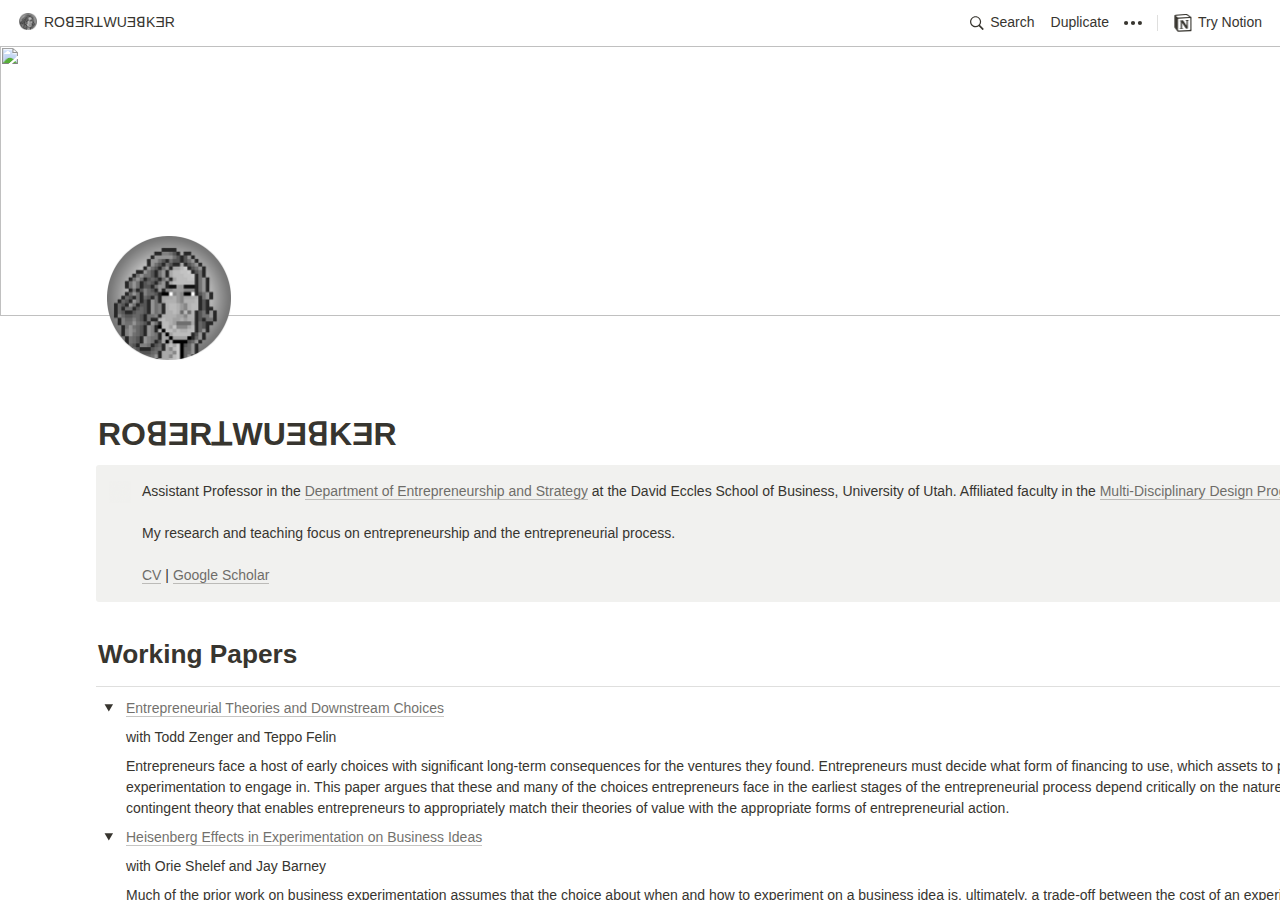
==== commit dedc63c1: "publish: Add files via upload" ====
--- a/index.html
+++ b/index.html
@@ -1,4 +1,4 @@
-<html class="notion-html"><head lang="en"><meta charset="utf-8"/><meta content="width=device-width,height=device-height,initial-scale=1,maximum-scale=1,user-scalable=no,viewport-fit=cover" name="viewport"/><title>Robert Wuebker</title><meta content="en_US" property="og:locale"/><link href="[data-uri]" rel="shortcut icon" type="image/x-icon"/><link href="/images/logo-ios.png" rel="apple-touch-icon"/><meta content="yes" name="apple-mobile-web-app-capable"/><meta content="telephone=no" name="format-detection"/><meta content="no" name="msapplication-tap-highlight"/><meta content="A049JV0H0KC" name="slack-app-id"/><link href="4c758603f1604611142662f0ddecadcb583394b5.css" media="print" rel="stylesheet"/><link href="e1d809d762eeca23edf0cb31bb17bf3c703085f5.css" rel="stylesheet"/><link href="700779cd1d413b0610d034ad7a432ed749f3423d.css" rel="stylesheet"/></head><body class="notion-body"><style>body{background:#fff}body.dark{background:#191919}@keyframes notion-shimmer-animation{0%{transform:translateX(-100%) translateZ(0)}100%{transform:translateX(100%) translateZ(0)}}@keyframes notion-shimmer-fade-in{0%{opacity:0}100%{opacity:1}}@keyframes notion-spinner-rotate{0%{transform:rotate(0) translateZ(0)}100%{transform:rotate(360deg) translateZ(0)}}#initial-loading-spinner{position:fixed;height:100vh;width:100vw;z-index:-1;display:none;align-items:center;justify-content:center;opacity:.5}#initial-loading-spinner svg{height:24px;width:24px;animation:notion-spinner-rotate 1s linear infinite;transform-origin:center center;pointer-events:none}#skeleton{background:#fff;position:fixed;height:100vh;width:100vw;z-index:-1;display:none;overflow:hidden}#initial-loading-spinner.show,#skeleton.show{display:flex}body.dark #skeleton{background:#191919}.notion-front-page #skeleton,.notion-mobile #skeleton{display:none}#skeleton-sidebar{background-color:#fbfbfa;box-shadow:inset -1px 0 0 0 rgba(0,0,0,.025);display:flex;width:240px;flex-direction:column;padding:12px 14px;overflow:hidden}body.dark #skeleton-sidebar{background-color:#202020;box-shadow:inset -1px 0 0 0 rgba(255,255,255,.05)}#skeleton.isElectron #skeleton-sidebar{padding-top:46px}#skeleton .row{display:flex;margin-bottom:8px;align-items:center}#skeleton .row.fadein{animation:1s ease-in 0s 1 normal both running notion-shimmer-fade-in}#skeleton .chevron{width:12px;height:12px;display:block;margin-right:4px;fill:rgba(227,226,224,.5)}body.dark #skeleton .chevron{fill:#2f2f2f}.notion-shimmer{background:rgba(227,226,224,.5);overflow:hidden;position:relative}body.dark .notion-shimmer{background:#2f2f2f}.notion-shimmer::before{content:"";position:absolute;height:100%;width:100%;z-index:1;animation:1s linear infinite notion-shimmer-animation;background:linear-gradient(90deg,transparent 0,rgba(255,255,255,.4) 50%,transparent 100%)}body.dark .notion-shimmer::before{background:linear-gradient(90deg,transparent 0,rgba(86,86,86,.4) 50%,transparent 100%)}#skeleton .icon{width:20px;height:20px;border-radius:4px}#skeleton .text{height:10px;border-radius:10px}#skeleton .draggable{-webkit-app-region:drag;position:absolute;top:0;left:0;width:100%;height:36px;display:none}#skeleton.isElectron .draggable{display:block}</style><style id="scroll-properties">
+<html class="notion-html"><head lang="en"><meta charset="utf-8"/><meta content="width=device-width,height=device-height,initial-scale=1,maximum-scale=1,user-scalable=no,viewport-fit=cover" name="viewport"/><title>ROꓭƎRꓕWUƎꓭKƎR</title><meta content="en_US" property="og:locale"/><link href="[data-uri]" rel="shortcut icon" type="image/x-icon"/><link href="/images/logo-ios.png" rel="apple-touch-icon"/><meta content="yes" name="apple-mobile-web-app-capable"/><meta content="telephone=no" name="format-detection"/><meta content="no" name="msapplication-tap-highlight"/><link href="e218a1aef6df86309cb95b61e446888efa3b0379.css" media="print" rel="stylesheet"/><link href="e1d809d762eeca23edf0cb31bb17bf3c703085f5.css" rel="stylesheet"/><link href="e7df85b6a5b33bc52629df6d3bd37d197c7a873d.css" rel="stylesheet"/></head><body class="notion-body"><style>body{background:#fff}body.dark{background:#191919}@keyframes startup-shimmer-animation{0%{transform:translateX(-100%) translateZ(0)}100%{transform:translateX(100%) translateZ(0)}}@keyframes startup-shimmer-fade-in{0%{opacity:0}100%{opacity:1}}@keyframes startup-spinner-rotate{0%{transform:rotate(0) translateZ(0)}100%{transform:rotate(360deg) translateZ(0)}}#initial-loading-spinner{position:fixed;height:100vh;width:100vw;z-index:-1;display:none;align-items:center;justify-content:center;opacity:.5}#initial-loading-spinner svg{height:24px;width:24px;animation:startup-spinner-rotate 1s linear infinite;transform-origin:center center;pointer-events:none}#skeleton{background:#fff;position:fixed;height:100vh;width:100vw;z-index:-1;display:none;overflow:hidden}#initial-loading-spinner.show,#skeleton.show{display:flex}body.dark #skeleton{background:#191919}.notion-front-page #skeleton,.notion-mobile #skeleton{display:none}#skeleton-sidebar{background-color:#fbfbfa;box-shadow:inset -1px 0 0 0 rgba(0,0,0,.025);display:flex;width:240px;flex-direction:column;padding:12px 14px;overflow:hidden}body.dark #skeleton-sidebar{background-color:#202020;box-shadow:inset -1px 0 0 0 rgba(255,255,255,.05)}#skeleton.isElectron #skeleton-sidebar{padding-top:46px}#skeleton .row{display:flex;margin-bottom:8px;align-items:center}#skeleton .row.fadein{animation:1s ease-in 0s 1 normal both running startup-shimmer-fade-in}#skeleton .chevron{width:12px;height:12px;display:block;margin-right:4px;fill:rgba(227,226,224,.5)}body.dark #skeleton .chevron{fill:#2f2f2f}.startup-shimmer{background:rgba(227,226,224,.5);overflow:hidden;position:relative}body.dark .startup-shimmer{background:#2f2f2f}.startup-shimmer::before{content:"";position:absolute;height:100%;width:100%;z-index:1;animation:1s linear infinite startup-shimmer-animation;background:linear-gradient(90deg,transparent 0,rgba(255,255,255,.4) 50%,transparent 100%)}body.dark .startup-shimmer::before{background:linear-gradient(90deg,transparent 0,rgba(86,86,86,.4) 50%,transparent 100%)}#skeleton .icon{width:20px;height:20px;border-radius:4px}#skeleton .text{height:10px;border-radius:10px}#skeleton .draggable{-webkit-app-region:drag;position:absolute;top:0;left:0;width:100%;height:36px;display:none}#skeleton.isElectron .draggable{display:block}</style><style id="scroll-properties">
 			::-webkit-scrollbar {
 				width: 10px;
 				height: 10px;
@@ -15,27 +15,27 @@
 			::-webkit-scrollbar-thumb:hover {
 				background:#AEACA6;
 			}
-		</style><div id="notion-app"><div class="notion-app-inner notion-light-theme" style='color: rgb(55, 53, 47); fill: currentcolor; line-height: 1.5; font-family: ui-sans-serif, -apple-system, BlinkMacSystemFont, "Segoe UI", Helvetica, "Apple Color Emoji", Arial, sans-serif, "Segoe UI Emoji", "Segoe UI Symbol"; -webkit-font-smoothing: auto; background-color: white;'><div style="height: 100%;"><div class="notion-cursor-listener" style="width: 100vw; height: 100%; position: relative; display: flex; flex: 1 1 0%; background: white; cursor: text;"><div class="" style="display: flex; flex-direction: column; width: 100%; overflow: hidden;"><div style="max-width: 100vw; z-index: 100; background: white; user-select: none;"><div class="notion-topbar" style="width: 100%; max-width: 100vw; height: 45px; opacity: 1; transition: opacity 700ms ease 0s, color 700ms ease 0s; position: relative;"><div style="display: flex; justify-content: space-between; align-items: center; overflow: hidden; height: 45px; padding-left: 12px; padding-right: 10px;"><div class="notranslate" style="display: flex; align-items: center; line-height: 1.2; font-size: 14px; height: 100%; flex-grow: 0; margin-right: 8px; min-width: 0px;"><div class="notion-focusable" role="button" style="user-select: none; transition: background 20ms ease-in 0s; cursor: pointer; display: inline-flex; align-items: center; flex-shrink: 1; white-space: nowrap; height: 24px; border-radius: 4px; font-size: 14px; line-height: 1.2; min-width: 0px; padding-left: 6px; padding-right: 6px; color: rgb(55, 53, 47);" tabindex="0"><div class="notion-record-icon notranslate" style="display: flex; align-items: center; justify-content: center; height: 20px; width: 20px; border-radius: 0.25em; flex-shrink: 0; margin-right: 6px;"><div><div style="width: 100%; height: 100%;"><img referrerpolicy="same-origin" src="4cb2e465b07c346523285afe001f1028d81ca008.png" style="display: block; object-fit: cover; border-radius: 3px; width: 17.76px; height: 17.76px; transition: opacity 100ms ease-out 0s;"/></div></div></div><div class="notranslate" style="white-space: nowrap; overflow: hidden; text-overflow: ellipsis; max-width: 240px;">Robert Wuebker</div></div></div><div style="flex-grow: 1; flex-shrink: 1;"></div><div class="notion-focusable" role="button" style="user-select: none; transition: background 20ms ease-in 0s; cursor: pointer; display: inline-flex; align-items: center; flex-shrink: 0; white-space: nowrap; height: 28px; border-radius: 4px; font-size: 14px; line-height: 1.2; min-width: 0px; padding-left: 8px; padding-right: 8px; color: rgb(55, 53, 47);" tabindex="0"><svg class="searchNew" style="width: 14px; height: 14px; display: block; fill: inherit; flex-shrink: 0; backface-visibility: hidden; margin-right: 6px;" viewBox="0 0 17 17"><path d="M6.78027 13.6729C8.24805 13.6729 9.60156 13.1982 10.709 12.4072L14.875 16.5732C15.0684 16.7666 15.3232 16.8633 15.5957 16.8633C16.167 16.8633 16.5713 16.4238 16.5713 15.8613C16.5713 15.5977 16.4834 15.3516 16.29 15.1582L12.1504 11.0098C13.0205 9.86719 13.5391 8.45215 13.5391 6.91406C13.5391 3.19629 10.498 0.155273 6.78027 0.155273C3.0625 0.155273 0.0214844 3.19629 0.0214844 6.91406C0.0214844 10.6318 3.0625 13.6729 6.78027 13.6729ZM6.78027 12.2139C3.87988 12.2139 1.48047 9.81445 1.48047 6.91406C1.48047 4.01367 3.87988 1.61426 6.78027 1.61426C9.68066 1.61426 12.0801 4.01367 12.0801 6.91406C12.0801 9.81445 9.68066 12.2139 6.78027 12.2139Z"></path></svg>Search</div><div class="notion-focusable" role="button" style="user-select: none; transition: background 20ms ease-in 0s; cursor: pointer; display: inline-flex; align-items: center; flex-shrink: 0; white-space: nowrap; height: 28px; border-radius: 4px; font-size: 14px; line-height: 1.2; min-width: 0px; padding-left: 8px; padding-right: 8px; color: rgb(55, 53, 47);" tabindex="0">Duplicate</div><div class="notion-focusable" role="button" style="user-select: none; transition: background 20ms ease-in 0s; cursor: pointer; display: flex; align-items: center; justify-content: center; width: 32px; height: 28px; border-radius: 3px;" tabindex="0"><svg class="dots" style="width: 18px; height: 18px; display: block; fill: inherit; flex-shrink: 0; backface-visibility: hidden;" viewBox="0 0 13 3"><g><path d="M3,1.5A1.5,1.5,0,1,1,1.5,0,1.5,1.5,0,0,1,3,1.5Z"></path><path d="M8,1.5A1.5,1.5,0,1,1,6.5,0,1.5,1.5,0,0,1,8,1.5Z"></path><path d="M13,1.5A1.5,1.5,0,1,1,11.5,0,1.5,1.5,0,0,1,13,1.5Z"></path></g></svg></div><div style="flex: 0 0 auto; width: 1px; height: 16px; margin-left: 8px; margin-right: 8px; background: rgba(55, 53, 47, 0.16);"></div><div class="notion-focusable" role="button" style="user-select: none; transition: background 20ms ease-in 0s; cursor: pointer; display: inline-flex; align-items: center; flex-shrink: 0; white-space: nowrap; height: 28px; border-radius: 4px; font-size: 14px; line-height: 1.2; min-width: 0px; padding-left: 8px; padding-right: 8px; color: rgb(55, 53, 47);" tabindex="0"><svg class="notionLogo" style="width: 18px; height: 18px; display: block; fill: inherit; flex-shrink: 0; backface-visibility: hidden; margin-right: 6px;" viewBox="0 0 120 126"><path d="M 20.6927 21.9315C 24.5836 25.0924 26.0432 24.8512 33.3492 24.3638L 102.228 20.2279C 103.689 20.2279 102.474 18.7705 101.987 18.5283L 90.5477 10.2586C 88.3558 8.55699 85.4356 6.60818 79.8387 7.09563L 13.1433 11.9602C 10.711 12.2014 10.2251 13.4175 11.1939 14.3924L 20.6927 21.9315ZM 24.8281 37.9835L 24.8281 110.456C 24.8281 114.351 26.7745 115.808 31.1553 115.567L 106.853 111.187C 111.236 110.946 111.724 108.267 111.724 105.103L 111.724 33.1169C 111.724 29.958 110.509 28.2544 107.826 28.4976L 28.721 33.1169C 25.8018 33.3622 24.8281 34.8225 24.8281 37.9835ZM 99.5567 41.8711C 100.042 44.0622 99.5567 46.2512 97.3618 46.4974L 93.7143 47.2241L 93.7143 100.728C 90.5477 102.43 87.6275 103.403 85.1942 103.403C 81.2983 103.403 80.3226 102.186 77.4044 98.54L 53.5471 61.087L 53.5471 97.3239L 61.0964 99.0275C 61.0964 99.0275 61.0964 103.403 55.0057 103.403L 38.2148 104.377C 37.727 103.403 38.2148 100.973 39.9179 100.486L 44.2996 99.2717L 44.2996 51.36L 38.2158 50.8725C 37.728 48.6815 38.9431 45.5225 42.3532 45.2773L 60.3661 44.0631L 85.1942 82.0036L 85.1942 48.4402L 78.864 47.7136C 78.3781 45.0351 80.3226 43.0902 82.7569 42.849L 99.5567 41.8711ZM 7.5434 5.39404L 76.9175 0.285276C 85.4366 -0.445402 87.6285 0.0440428 92.983 3.93368L 115.128 19.4982C 118.782 22.1747 120 22.9034 120 25.8211L 120 111.187C 120 116.537 118.051 119.701 111.237 120.185L 30.6734 125.05C 25.5584 125.294 23.124 124.565 20.4453 121.158L 4.13735 99.9994C 1.21516 96.1048 0 93.191 0 89.7819L 0 13.903C 0 9.5279 1.94945 5.8785 7.5434 5.39404Z"></path></svg>Try Notion</div></div></div><div style="width: calc(100% - 0px); user-select: none;"></div></div><div class="notion-frame" style="flex-grow: 0; flex-shrink: 1; display: flex; flex-direction: column; background: white; z-index: 1; height: calc(100vh - 45px); max-height: 100%; position: relative; width: 1920px;"><div class="notion-scroller vertical" style="display: flex; flex-direction: column; z-index: 1; flex-grow: 1; position: relative; align-items: center; margin-right: 0px; margin-bottom: 0px; overflow: hidden auto;"><div style="position: absolute; top: 0px; left: 0px;"><div></div></div><div class="whenContentEditable" data-content-editable-root="true" style="caret-color: rgb(55, 53, 47); width: 100%; display: flex; flex-direction: column; position: relative; align-items: center; flex-grow: 1; --whenContentEditable--WebkitUserModify:read-write-plaintext-only;"><span style="height: 1px; width: 1px;"></span><div class="pseudoSelection" contenteditable="false" data-content-editable-void="true" style="user-select: none; --pseudoSelection--background:transparent; width: 100%; display: flex; flex-direction: column; align-items: center; flex-shrink: 0; flex-grow: 0; z-index: 2;"><div style="position: relative; width: 100%; display: flex; flex-direction: column; align-items: center; height: 30vh; cursor: default;"><div style="width: 100%; cursor: inherit;"><div style="display: grid; width: 100%; height: 30vh;"><div style="grid-area: 1 / 1 / auto / auto; width: 100%; height: 100%;"><img referrerpolicy="same-origin" src="08e96761a85eaa4669b45ad9a16db7f7330a67d4.jpg" style="display: block; object-fit: cover; border-radius: 0px; width: 100%; height: 30vh; opacity: 1; object-position: center 50%;"/></div></div></div><div aria-hidden="true" style='background: rgba(0, 0, 0, 0.4); border-radius: 3px; color: white; font-size: 12px; font-family: ui-sans-serif, -apple-system, BlinkMacSystemFont, "Segoe UI", Helvetica, "Apple Color Emoji", Arial, sans-serif, "Segoe UI Emoji", "Segoe UI Symbol"; width: 180px; left: calc(50% - 90px); padding: 0.3em 1.5em; pointer-events: none; position: absolute; top: calc(50% - 10px); text-align: center; opacity: 0;'>Drag image to reposition</div></div></div><div style="width: 100%; display: flex; justify-content: center; z-index: 3; flex-shrink: 0;"><div style="max-width: 100%; min-width: 0px; width: 100%;"><div style="width: 100%; display: flex; flex-direction: column; align-items: center; flex-shrink: 0; flex-grow: 0;"><div style="max-width: 100%; padding-left: calc(96px + env(safe-area-inset-left)); width: 100%;"><div class="pseudoSelection" contenteditable="false" data-content-editable-void="true" style="user-select: none; --pseudoSelection--background:transparent; pointer-events: none;"><div class="notion-record-icon notranslate" style="display: flex; align-items: center; justify-content: center; height: 140px; width: 140px; border-radius: 0.25em; flex-shrink: 0; position: relative; z-index: 1; margin-left: 3px; margin-bottom: 0px; margin-top: -80px; pointer-events: auto;"><div><div style="width: 100%; height: 100%;"><img referrerpolicy="same-origin" src="1eb5c166b1abcb684429d6e60e3fb359f40c7bac.png" style="display: block; object-fit: cover; border-radius: 3px; width: 124.32px; height: 124.32px; transition: opacity 100ms ease-out 0s;"/></div></div></div><div class="notion-page-controls" style='display: flex; justify-content: flex-start; flex-wrap: wrap; margin-top: 8px; margin-bottom: 4px; margin-left: -1px; color: rgba(55, 53, 47, 0.5); font-family: ui-sans-serif, -apple-system, BlinkMacSystemFont, "Segoe UI", Helvetica, "Apple Color Emoji", Arial, sans-serif, "Segoe UI Emoji", "Segoe UI Symbol"; height: 24px; pointer-events: auto;'></div></div><div style="padding-right: calc(96px + env(safe-area-inset-right));"><div><div class="notion-selectable notion-page-block" data-block-id="f974e372-aad2-4db1-bea2-6d097f855033" style='color: rgb(55, 53, 47); font-weight: 700; line-height: 1.2; font-size: 32px; font-family: ui-sans-serif, -apple-system, BlinkMacSystemFont, "Segoe UI", Helvetica, "Apple Color Emoji", Arial, sans-serif, "Segoe UI Emoji", "Segoe UI Symbol"; cursor: text; display: flex; align-items: center;'><div contenteditable="false" data-content-editable-leaf="true" placeholder="Untitled" spellcheck="true" style="max-width: 100%; width: 100%; white-space: pre-wrap; word-break: break-word; caret-color: rgb(55, 53, 47); padding: 3px 2px;">Robert Wuebker</div></div><div style="margin-left: 4px;"></div></div></div></div></div><div style="width: 100%; display: flex; flex-direction: column; align-items: center; flex-shrink: 0; flex-grow: 0;"><div contenteditable="false" data-content-editable-void="true" style="padding-left: calc(96px + env(safe-area-inset-left)); padding-right: calc(96px + env(safe-area-inset-right)); max-width: 100%; width: 100%;"></div></div></div></div><main style="display: flex; width: 100%; justify-content: center; padding-top: 5px;"><div style="max-width: 100%; min-width: 0px; width: 100%;"><div class="notion-page-content" style="flex-shrink: 0; flex-grow: 1; max-width: 100%; display: flex; align-items: flex-start; flex-direction: column; font-size: 14px; line-height: 1.5; width: 100%; z-index: 4; padding-bottom: 30vh; padding-left: calc(96px + env(safe-area-inset-left)); padding-right: calc(96px + env(safe-area-inset-right));"><div class="notion-selectable notion-callout-block" data-block-id="68fb175a-7b1f-4d13-b289-500f4b550205" style="width: 100%; max-width: 1718px; margin-top: 4px; margin-bottom: 4px;"><div style="display: flex;"><div style="display: flex; width: 100%; border-radius: 3px; background: rgb(241, 241, 239); padding: 16px 16px 16px 12px;"><div><div class="notion-record-icon notranslate" style="display: flex; align-items: center; justify-content: center; height: 24px; width: 24px; border-radius: 0.25em; flex-shrink: 0;"><div><div style="width: 100%; height: 100%;"><img referrerpolicy="same-origin" src="ae1df7cf3c547a1db92ed3b1b52a8207220eceab.png" style="display: block; object-fit: cover; border-radius: 3px; width: 21.312px; height: 21.312px; transition: opacity 100ms ease-out 0s;"/></div></div></div></div><div style="display: flex; flex-direction: column; min-width: 0px; margin-left: 8px; width: 100%;"><div contenteditable="false" data-content-editable-leaf="true" placeholder="Type something…" spellcheck="true" style="max-width: 100%; width: 100%; white-space: pre-wrap; word-break: break-word; caret-color: rgb(55, 53, 47); padding-left: 2px; padding-right: 2px;">Assistant Professor in the <a class="notion-link-token notion-enable-hover" data-token-index="1" href="https://eccles.utah.edu/faculty/department-entrepreneurship-strategy/" rel="noopener noreferrer" style="cursor:pointer;color:inherit;word-wrap:break-word;text-decoration:inherit" target="_blank"><span class="link-annotation-68fb175a-7b1f-4d13-b289-500f4b550205--1676870595" style="border-bottom:0.05em solid;border-color:rgba(55,53,47,0.4);opacity:0.7">Department of Entrepreneurship and Strategy</span></a> at the David Eccles School of Business, University of Utah. Affiliated faculty in the <a class="notion-link-token notion-enable-hover" data-token-index="3" href="https://www.uofu.design/" rel="noopener noreferrer" style="cursor:pointer;color:inherit;word-wrap:break-word;text-decoration:inherit" target="_blank"><span class="link-annotation-68fb175a-7b1f-4d13-b289-500f4b550205--1350696462" style="border-bottom:0.05em solid;border-color:rgba(55,53,47,0.4);opacity:0.7">Multi-Disciplinary Design Program</span></a>, Department of Architecture and Planning, and the <a class="notion-link-token notion-enable-hover" data-token-index="5" href="https://entrepreneurship.coe.utah.edu/" rel="noopener noreferrer" style="cursor:pointer;color:inherit;word-wrap:break-word;text-decoration:inherit" target="_blank"><span class="link-annotation-68fb175a-7b1f-4d13-b289-500f4b550205-619815586" style="border-bottom:0.05em solid;border-color:rgba(55,53,47,0.4);opacity:0.7">College of Engineering</span></a>.
+		</style><div id="notion-app"><div class="notion-app-inner notion-light-theme" style='color: rgb(55, 53, 47); fill: currentcolor; line-height: 1.5; font-family: ui-sans-serif, -apple-system, BlinkMacSystemFont, "Segoe UI", Helvetica, "Apple Color Emoji", Arial, sans-serif, "Segoe UI Emoji", "Segoe UI Symbol"; -webkit-font-smoothing: auto; background-color: white;'><div style="height: 100%;"><div class="notion-cursor-listener" style="width: 100vw; height: 100%; position: relative; display: flex; flex: 1 1 0%; background: white; cursor: text;"><div class="" style="display: flex; flex-direction: column; width: 100%; overflow: hidden;"><div style="max-width: 100vw; z-index: 100; background: white; user-select: none;"><div class="notion-topbar" style="width: 100%; max-width: 100vw; height: 45px; opacity: 1; transition: opacity 700ms ease 0s, color 700ms ease 0s; position: relative;"><div style="display: flex; justify-content: space-between; align-items: center; overflow: hidden; height: 45px; padding-left: 12px; padding-right: 10px;"><div class="notranslate" style="display: flex; align-items: center; line-height: 1.2; font-size: 14px; height: 100%; flex-grow: 0; margin-right: 8px; min-width: 0px;"><div role="button" style="user-select: none; transition: background 20ms ease-in 0s; cursor: pointer; display: inline-flex; align-items: center; flex-shrink: 1; white-space: nowrap; height: 24px; border-radius: 4px; font-size: 14px; line-height: 1.2; min-width: 0px; padding-left: 6px; padding-right: 6px; color: rgb(55, 53, 47);" tabindex="0"><div class="notion-record-icon notranslate" style="display: flex; align-items: center; justify-content: center; height: 20px; width: 20px; border-radius: 0.25em; flex-shrink: 0; margin-right: 6px;"><div><div style="width: 100%; height: 100%;"><img referrerpolicy="same-origin" src="4cb2e465b07c346523285afe001f1028d81ca008.png" style="display: block; object-fit: cover; border-radius: 3px; width: 17.76px; height: 17.76px; transition: opacity 100ms ease-out 0s;"/></div></div></div><div class="notranslate" style="white-space: nowrap; overflow: hidden; text-overflow: ellipsis; max-width: 240px;">ROꓭƎRꓕWUƎꓭKƎR</div></div></div><div style="flex-grow: 1; flex-shrink: 1;"></div><div role="button" style="user-select: none; transition: background 20ms ease-in 0s; cursor: pointer; display: inline-flex; align-items: center; flex-shrink: 0; white-space: nowrap; height: 28px; border-radius: 4px; font-size: 14px; line-height: 1.2; min-width: 0px; padding-left: 8px; padding-right: 8px; color: rgb(55, 53, 47);" tabindex="0"><svg class="searchNew" style="width: 14px; height: 14px; display: block; fill: inherit; flex-shrink: 0; backface-visibility: hidden; margin-right: 6px;" viewBox="0 0 17 17"><path d="M6.78027 13.6729C8.24805 13.6729 9.60156 13.1982 10.709 12.4072L14.875 16.5732C15.0684 16.7666 15.3232 16.8633 15.5957 16.8633C16.167 16.8633 16.5713 16.4238 16.5713 15.8613C16.5713 15.5977 16.4834 15.3516 16.29 15.1582L12.1504 11.0098C13.0205 9.86719 13.5391 8.45215 13.5391 6.91406C13.5391 3.19629 10.498 0.155273 6.78027 0.155273C3.0625 0.155273 0.0214844 3.19629 0.0214844 6.91406C0.0214844 10.6318 3.0625 13.6729 6.78027 13.6729ZM6.78027 12.2139C3.87988 12.2139 1.48047 9.81445 1.48047 6.91406C1.48047 4.01367 3.87988 1.61426 6.78027 1.61426C9.68066 1.61426 12.0801 4.01367 12.0801 6.91406C12.0801 9.81445 9.68066 12.2139 6.78027 12.2139Z"></path></svg>Search</div><div role="button" style="user-select: none; transition: background 20ms ease-in 0s; cursor: pointer; display: inline-flex; align-items: center; flex-shrink: 0; white-space: nowrap; height: 28px; border-radius: 4px; font-size: 14px; line-height: 1.2; min-width: 0px; padding-left: 8px; padding-right: 8px; color: rgb(55, 53, 47);" tabindex="0">Duplicate</div><div role="button" style="user-select: none; transition: background 20ms ease-in 0s; cursor: pointer; display: flex; align-items: center; justify-content: center; width: 32px; height: 28px; border-radius: 3px;" tabindex="0"><svg class="dots" style="width: 18px; height: 18px; display: block; fill: inherit; flex-shrink: 0; backface-visibility: hidden;" viewBox="0 0 13 3"><g><path d="M3,1.5A1.5,1.5,0,1,1,1.5,0,1.5,1.5,0,0,1,3,1.5Z"></path><path d="M8,1.5A1.5,1.5,0,1,1,6.5,0,1.5,1.5,0,0,1,8,1.5Z"></path><path d="M13,1.5A1.5,1.5,0,1,1,11.5,0,1.5,1.5,0,0,1,13,1.5Z"></path></g></svg></div><div style="flex: 0 0 auto; width: 1px; height: 16px; margin-left: 8px; margin-right: 8px; background: rgba(55, 53, 47, 0.16);"></div><div role="button" style="user-select: none; transition: background 20ms ease-in 0s; cursor: pointer; display: inline-flex; align-items: center; flex-shrink: 0; white-space: nowrap; height: 28px; border-radius: 4px; font-size: 14px; line-height: 1.2; min-width: 0px; padding-left: 8px; padding-right: 8px; color: rgb(55, 53, 47);" tabindex="0"><svg class="notionLogo" style="width: 18px; height: 18px; display: block; fill: inherit; flex-shrink: 0; backface-visibility: hidden; margin-right: 6px;" viewBox="0 0 120 126"><path d="M 20.6927 21.9315C 24.5836 25.0924 26.0432 24.8512 33.3492 24.3638L 102.228 20.2279C 103.689 20.2279 102.474 18.7705 101.987 18.5283L 90.5477 10.2586C 88.3558 8.55699 85.4356 6.60818 79.8387 7.09563L 13.1433 11.9602C 10.711 12.2014 10.2251 13.4175 11.1939 14.3924L 20.6927 21.9315ZM 24.8281 37.9835L 24.8281 110.456C 24.8281 114.351 26.7745 115.808 31.1553 115.567L 106.853 111.187C 111.236 110.946 111.724 108.267 111.724 105.103L 111.724 33.1169C 111.724 29.958 110.509 28.2544 107.826 28.4976L 28.721 33.1169C 25.8018 33.3622 24.8281 34.8225 24.8281 37.9835ZM 99.5567 41.8711C 100.042 44.0622 99.5567 46.2512 97.3618 46.4974L 93.7143 47.2241L 93.7143 100.728C 90.5477 102.43 87.6275 103.403 85.1942 103.403C 81.2983 103.403 80.3226 102.186 77.4044 98.54L 53.5471 61.087L 53.5471 97.3239L 61.0964 99.0275C 61.0964 99.0275 61.0964 103.403 55.0057 103.403L 38.2148 104.377C 37.727 103.403 38.2148 100.973 39.9179 100.486L 44.2996 99.2717L 44.2996 51.36L 38.2158 50.8725C 37.728 48.6815 38.9431 45.5225 42.3532 45.2773L 60.3661 44.0631L 85.1942 82.0036L 85.1942 48.4402L 78.864 47.7136C 78.3781 45.0351 80.3226 43.0902 82.7569 42.849L 99.5567 41.8711ZM 7.5434 5.39404L 76.9175 0.285276C 85.4366 -0.445402 87.6285 0.0440428 92.983 3.93368L 115.128 19.4982C 118.782 22.1747 120 22.9034 120 25.8211L 120 111.187C 120 116.537 118.051 119.701 111.237 120.185L 30.6734 125.05C 25.5584 125.294 23.124 124.565 20.4453 121.158L 4.13735 99.9994C 1.21516 96.1048 0 93.191 0 89.7819L 0 13.903C 0 9.5279 1.94945 5.8785 7.5434 5.39404Z"></path></svg>Try Notion</div></div></div><div style="width: calc(100% - 0px); user-select: none;"></div></div><div class="notion-frame" style="flex-grow: 0; flex-shrink: 1; display: flex; flex-direction: column; background: white; z-index: 1; height: calc(100vh - 45px); max-height: 100%; position: relative; width: 1920px;"><div class="notion-scroller vertical" style="display: flex; flex-direction: column; z-index: 1; flex-grow: 1; position: relative; align-items: center; margin-right: 0px; margin-bottom: 0px; overflow: hidden auto;"><div style="position: absolute; top: 0px; left: 0px;"><div></div></div><div class="whenContentEditable" data-content-editable-root="true" style="caret-color: rgb(55, 53, 47); width: 100%; display: flex; flex-direction: column; position: relative; align-items: center; flex-grow: 1; --whenContentEditable--WebkitUserModify:read-write-plaintext-only;"><span style="height: 1px; width: 1px;"></span><div class="pseudoSelection" contenteditable="false" data-content-editable-void="true" style="user-select: none; --pseudoSelection--background:transparent; width: 100%; display: flex; flex-direction: column; align-items: center; flex-shrink: 0; flex-grow: 0; z-index: 2;"><div style="position: relative; width: 100%; display: flex; flex-direction: column; align-items: center; height: 30vh; cursor: default;"><div style="width: 100%; cursor: inherit;"><div style="display: grid; width: 100%; height: 30vh;"><div style="grid-area: 1 / 1 / auto / auto; width: 100%; height: 100%;"><img referrerpolicy="same-origin" src="08e96761a85eaa4669b45ad9a16db7f7330a67d4.jpg" style="display: block; object-fit: cover; border-radius: 0px; width: 100%; height: 30vh; opacity: 1; object-position: center 50%;"/></div></div></div><div aria-hidden="true" style='background: rgba(0, 0, 0, 0.4); border-radius: 3px; color: white; font-size: 12px; font-family: ui-sans-serif, -apple-system, BlinkMacSystemFont, "Segoe UI", Helvetica, "Apple Color Emoji", Arial, sans-serif, "Segoe UI Emoji", "Segoe UI Symbol"; width: 180px; left: calc(50% - 90px); padding: 0.3em 1.5em; pointer-events: none; position: absolute; top: calc(50% - 10px); text-align: center; opacity: 0;'>Drag image to reposition</div></div></div><div style="width: 100%; display: flex; justify-content: center; z-index: 3; flex-shrink: 0;"><div style="max-width: 100%; min-width: 0px; width: 100%;"><div style="width: 100%; display: flex; flex-direction: column; align-items: center; flex-shrink: 0; flex-grow: 0;"><div style="max-width: 100%; padding-left: calc(96px + env(safe-area-inset-left)); width: 100%;"><div class="pseudoSelection" contenteditable="false" data-content-editable-void="true" style="user-select: none; --pseudoSelection--background:transparent; pointer-events: none;"><div class="notion-record-icon notranslate" style="display: flex; align-items: center; justify-content: center; height: 140px; width: 140px; border-radius: 0.25em; flex-shrink: 0; position: relative; z-index: 1; margin-left: 3px; margin-bottom: 0px; margin-top: -80px; pointer-events: auto;"><div><div style="width: 100%; height: 100%;"><img referrerpolicy="same-origin" src="1eb5c166b1abcb684429d6e60e3fb359f40c7bac.png" style="display: block; object-fit: cover; border-radius: 3px; width: 124.32px; height: 124.32px; transition: opacity 100ms ease-out 0s;"/></div></div></div><div class="notion-page-controls" style='display: flex; justify-content: flex-start; flex-wrap: wrap; margin-top: 8px; margin-bottom: 4px; margin-left: -1px; color: rgba(55, 53, 47, 0.5); font-family: ui-sans-serif, -apple-system, BlinkMacSystemFont, "Segoe UI", Helvetica, "Apple Color Emoji", Arial, sans-serif, "Segoe UI Emoji", "Segoe UI Symbol"; height: 24px; pointer-events: auto;'></div></div><div style="padding-right: calc(96px + env(safe-area-inset-right));"><div><div class="notion-selectable notion-page-block" data-block-id="f974e372-aad2-4db1-bea2-6d097f855033" style='color: rgb(55, 53, 47); font-weight: 700; line-height: 1.2; font-size: 32px; font-family: ui-sans-serif, -apple-system, BlinkMacSystemFont, "Segoe UI", Helvetica, "Apple Color Emoji", Arial, sans-serif, "Segoe UI Emoji", "Segoe UI Symbol"; cursor: text; display: flex; align-items: center;'><div contenteditable="false" data-content-editable-leaf="true" placeholder="Untitled" spellcheck="true" style="max-width: 100%; width: 100%; white-space: pre-wrap; word-break: break-word; caret-color: rgb(55, 53, 47); padding: 3px 2px;">ROꓭƎRꓕWUƎꓭKƎR</div></div><div style="margin-left: 4px;"></div></div></div></div></div><div style="width: 100%; display: flex; flex-direction: column; align-items: center; flex-shrink: 0; flex-grow: 0;"><div contenteditable="false" data-content-editable-void="true" style="padding-left: calc(96px + env(safe-area-inset-left)); padding-right: calc(96px + env(safe-area-inset-right)); max-width: 100%; width: 100%;"></div></div></div></div><main style="display: flex; width: 100%; justify-content: center; padding-top: 5px;"><div style="max-width: 100%; min-width: 0px; width: 100%;"><div class="notion-page-content" style="flex-shrink: 0; flex-grow: 1; max-width: 100%; display: flex; align-items: flex-start; flex-direction: column; font-size: 14px; line-height: 1.5; width: 100%; z-index: 4; padding-bottom: 30vh; padding-left: calc(96px + env(safe-area-inset-left)); padding-right: calc(96px + env(safe-area-inset-right));"><div class="notion-selectable notion-callout-block" data-block-id="68fb175a-7b1f-4d13-b289-500f4b550205" style="width: 100%; max-width: 1718px; margin-top: 4px; margin-bottom: 4px;"><div style="display: flex;"><div style="display: flex; width: 100%; border-radius: 3px; background: rgb(241, 241, 239); padding: 16px 16px 16px 12px;"><div><div class="notion-record-icon notranslate" style="display: flex; align-items: center; justify-content: center; height: 24px; width: 24px; border-radius: 0.25em; flex-shrink: 0;"><div><div style="width: 100%; height: 100%;"><img referrerpolicy="same-origin" src="ae1df7cf3c547a1db92ed3b1b52a8207220eceab.png" style="display: block; object-fit: cover; border-radius: 3px; width: 21.312px; height: 21.312px; transition: opacity 100ms ease-out 0s;"/></div></div></div></div><div style="display: flex; flex-direction: column; min-width: 0px; margin-left: 8px; width: 100%;"><div contenteditable="false" data-content-editable-leaf="true" placeholder="Type something…" spellcheck="true" style="max-width: 100%; width: 100%; white-space: pre-wrap; word-break: break-word; caret-color: rgb(55, 53, 47); padding-left: 2px; padding-right: 2px;">Assistant Professor in the <a class="notion-link-token notion-enable-hover" data-token-index="1" href="https://eccles.utah.edu/faculty/department-entrepreneurship-strategy/" rel="noopener noreferrer" style="cursor:pointer;color:inherit;word-wrap:break-word;text-decoration:inherit" target="_blank"><span class="link-annotation-68fb175a-7b1f-4d13-b289-500f4b550205--1676870595" style="border-bottom:0.05em solid;border-color:rgba(55,53,47,0.4);opacity:0.7">Department of Entrepreneurship and Strategy</span></a> at the David Eccles School of Business, University of Utah. Affiliated faculty in the <a class="notion-link-token notion-enable-hover" data-token-index="3" href="https://www.uofu.design/" rel="noopener noreferrer" style="cursor:pointer;color:inherit;word-wrap:break-word;text-decoration:inherit" target="_blank"><span class="link-annotation-68fb175a-7b1f-4d13-b289-500f4b550205--1350696462" style="border-bottom:0.05em solid;border-color:rgba(55,53,47,0.4);opacity:0.7">Multi-Disciplinary Design Program</span></a>, Department of Architecture and Planning, and the <a class="notion-link-token notion-enable-hover" data-token-index="5" href="https://entrepreneurship.coe.utah.edu/" rel="noopener noreferrer" style="cursor:pointer;color:inherit;word-wrap:break-word;text-decoration:inherit" target="_blank"><span class="link-annotation-68fb175a-7b1f-4d13-b289-500f4b550205-619815586" style="border-bottom:0.05em solid;border-color:rgba(55,53,47,0.4);opacity:0.7">College of Engineering</span></a>.
 
 My research and teaching focus on entrepreneurship and the entrepreneurial process.
 
-<a class="notion-link-token notion-enable-hover" data-token-index="7" href="https://www.dropbox.com/s/dn1y8qjit63d4h2/%23%20CV%20-%20rwuebker.pdf?dl=0" rel="noopener noreferrer" style="cursor:pointer;color:inherit;word-wrap:break-word;text-decoration:inherit" target="_blank"><span class="link-annotation-68fb175a-7b1f-4d13-b289-500f4b550205--323769646" style="border-bottom:0.05em solid;border-color:rgba(55,53,47,0.4);opacity:0.7">CV</span></a> | <a class="notion-link-token notion-enable-hover" data-token-index="9" href="https://scholar.google.com/citations?user=xrdLKoIAAAAJ&amp;hl=en" rel="noopener noreferrer" style="cursor:pointer;color:inherit;word-wrap:break-word;text-decoration:inherit" target="_blank"><span class="link-annotation-68fb175a-7b1f-4d13-b289-500f4b550205-1673211446" style="border-bottom:0.05em solid;border-color:rgba(55,53,47,0.4);opacity:0.7">Google Scholar</span></a></div></div></div></div></div><div class="notion-selectable notion-header-block" data-block-id="e42f8b7f-3642-403e-9f76-6d291a31a2dc" style="width: 100%; max-width: 1718px; margin-top: 2em; margin-bottom: 4px;"><div style="display: flex; width: 100%; color: inherit; fill: inherit;"><div contenteditable="false" data-content-editable-leaf="true" placeholder="Heading 1" spellcheck="true" style='max-width: 100%; width: 100%; white-space: pre-wrap; word-break: break-word; caret-color: rgb(55, 53, 47); padding: 3px 2px; font-family: ui-sans-serif, -apple-system, BlinkMacSystemFont, "Segoe UI", Helvetica, "Apple Color Emoji", Arial, sans-serif, "Segoe UI Emoji", "Segoe UI Symbol"; font-weight: 600; font-size: 1.875em; line-height: 1.3;'>Working Papers</div></div></div><div class="notion-selectable notion-divider-block" data-block-id="d2d59859-dc01-415c-847a-fb4ae6a36f77" style="width: 100%; max-width: 1718px; margin-top: 1px; margin-bottom: 1px;"><div class="notion-cursor-default" style="display: flex; align-items: center; justify-content: center; pointer-events: auto; width: 100%; height: 13px; flex: 0 0 auto; color: rgba(55, 53, 47, 0.16);"><div style="width: 100%; height: 1px; visibility: visible; border-bottom: 1px solid rgba(55, 53, 47, 0.16);"></div></div></div><div class="notion-selectable notion-toggle-block" data-block-id="0de168bb-4f89-406e-af9a-0d82dd73d820" style="width: 100%; max-width: 1718px; margin-top: 1px; margin-bottom: 1px;"><div style="display: flex; align-items: flex-start; width: 100%; padding-left: 2px; color: inherit; fill: inherit;"><div class="pseudoSelection" contenteditable="false" data-content-editable-void="true" data-text-edit-side="start" style="user-select: none; --pseudoSelection--background:transparent; margin-right: 2px; width: 24px; display: flex; align-items: center; justify-content: center; flex-grow: 0; flex-shrink: 0; min-height: calc(1.5em + 3px + 3px); padding-right: 2px;"><div class="notion-selectable notion-toggle-block loconotion-toggle-button" loconotion-toggle-id="b2bbe488-bd6f-4bfe-a2cd-da0d704b4469" role="button" style="user-select: none; transition: background 20ms ease-in 0s; cursor: pointer; position: relative; display: flex; align-items: center; justify-content: center; width: 24px; height: 24px; border-radius: 3px;" tabindex="0"><svg class="triangle" style="width: 0.6875em; height: 0.6875em; display: block; fill: inherit; flex-shrink: 0; backface-visibility: hidden; transition: transform 200ms ease-out 0s; transform: rotateZ(180deg); opacity: 1;" viewBox="0 0 100 100"><polygon points="5.9,88.2 50,11.8 94.1,88.2 "></polygon></svg></div></div><div style="flex: 1 1 0px; min-width: 1px;"><div style="display: flex;"><div contenteditable="false" data-content-editable-leaf="true" placeholder="Toggle" spellcheck="true" style="max-width: 100%; width: 100%; white-space: pre-wrap; word-break: break-word; caret-color: rgb(55, 53, 47); padding: 3px 2px; text-align: left;"><a class="notion-link-token notion-enable-hover" data-token-index="0" href="https://papers.ssrn.com/sol3/papers.cfm?abstract_id=3917981" rel="noopener noreferrer" style="cursor:pointer;color:inherit;word-wrap:break-word;text-decoration:inherit" target="_blank"><span class="link-annotation-0de168bb-4f89-406e-af9a-0d82dd73d820--1960573143" style="border-bottom:0.05em solid;border-color:rgba(55,53,47,0.4);opacity:0.7">Entrepreneurial Theories and Downstream Choices</span></a></div></div><div class="loconotion-toggle-content" loconotion-toggle-id="b2bbe488-bd6f-4bfe-a2cd-da0d704b4469"><div style="display: flex; flex-direction: column;"><div class="notion-selectable notion-text-block" data-block-id="07e3e7c8-c3e2-433d-986c-5b5ffeac4872" style="width: 100%; max-width: 100%; margin-top: 2px; margin-bottom: 1px;"><div style="color: inherit; fill: inherit;"><div style="display: flex;"><div contenteditable="false" data-content-editable-leaf="true" placeholder=" " spellcheck="true" style="max-width: 100%; width: 100%; white-space: pre-wrap; word-break: break-word; caret-color: rgb(55, 53, 47); padding: 3px 2px;">with Todd Zenger and Teppo Felin</div></div></div></div><div class="notion-selectable notion-text-block" data-block-id="e9b18314-aa31-422f-b607-4bce1b755e78" style="width: 100%; max-width: 100%; margin-top: 1px; margin-bottom: 0px;"><div style="color: inherit; fill: inherit;"><div style="display: flex;"><div contenteditable="false" data-content-editable-leaf="true" placeholder=" " spellcheck="true" style="max-width: 100%; width: 100%; white-space: pre-wrap; word-break: break-word; caret-color: rgb(55, 53, 47); padding: 3px 2px;">Entrepreneurs face a host of early choices with significant long-term consequences for the ventures they found. Entrepreneurs must decide what form of financing to use, which assets to purchase or employ, whether to keep their ideas secret or not, and what type of experimentation to engage in. This paper argues that these and many of the choices entrepreneurs face in the earliest stages of the entrepreneurial process depend critically on the nature of the entrepreneurial idea or theory they plan to pursue. This paper develops a contingent theory that enables entrepreneurs to appropriately match their theories of value with the appropriate forms of entrepreneurial action.</div></div></div></div></div></div></div></div></div><div class="notion-selectable notion-toggle-block" data-block-id="865d19b5-ae6d-4687-a8a6-d687a161712d" style="width: 100%; max-width: 1718px; margin-top: 1px; margin-bottom: 1px;"><div style="display: flex; align-items: flex-start; width: 100%; padding-left: 2px; color: inherit; fill: inherit;"><div class="pseudoSelection" contenteditable="false" data-content-editable-void="true" data-text-edit-side="start" style="user-select: none; --pseudoSelection--background:transparent; margin-right: 2px; width: 24px; display: flex; align-items: center; justify-content: center; flex-grow: 0; flex-shrink: 0; min-height: calc(1.5em + 3px + 3px); padding-right: 2px;"><div class="notion-selectable notion-toggle-block loconotion-toggle-button" loconotion-toggle-id="5b08c712-1637-49f1-887c-989201370a86" role="button" style="user-select: none; transition: background 20ms ease-in 0s; cursor: pointer; position: relative; display: flex; align-items: center; justify-content: center; width: 24px; height: 24px; border-radius: 3px;" tabindex="0"><svg class="triangle" style="width: 0.6875em; height: 0.6875em; display: block; fill: inherit; flex-shrink: 0; backface-visibility: hidden; transition: transform 200ms ease-out 0s; transform: rotateZ(180deg); opacity: 1;" viewBox="0 0 100 100"><polygon points="5.9,88.2 50,11.8 94.1,88.2 "></polygon></svg></div></div><div style="flex: 1 1 0px; min-width: 1px;"><div style="display: flex;"><div contenteditable="false" data-content-editable-leaf="true" placeholder="Toggle" spellcheck="true" style="max-width: 100%; width: 100%; white-space: pre-wrap; word-break: break-word; caret-color: rgb(55, 53, 47); padding: 3px 2px; text-align: left;"><a class="notion-link-token notion-enable-hover" data-token-index="0" href="https://papers.ssrn.com/sol3/papers.cfm?abstract_id=3581255" rel="noopener noreferrer" style="cursor:pointer;color:inherit;word-wrap:break-word;text-decoration:inherit" target="_blank"><span class="link-annotation-865d19b5-ae6d-4687-a8a6-d687a161712d--2068810662" style="border-bottom:0.05em solid;border-color:rgba(55,53,47,0.4);opacity:0.7">Heisenberg Effects in Experimentation on Business Ideas</span></a></div></div><div class="loconotion-toggle-content" loconotion-toggle-id="5b08c712-1637-49f1-887c-989201370a86"><div style="display: flex; flex-direction: column;"><div class="notion-selectable notion-text-block" data-block-id="520e2815-9941-44c8-9477-88198f71273e" style="width: 100%; max-width: 100%; margin-top: 2px; margin-bottom: 1px;"><div style="color: inherit; fill: inherit;"><div style="display: flex;"><div contenteditable="false" data-content-editable-leaf="true" placeholder=" " spellcheck="true" style="max-width: 100%; width: 100%; white-space: pre-wrap; word-break: break-word; caret-color: rgb(55, 53, 47); padding: 3px 2px;">with Orie Shelef and Jay Barney</div></div></div></div><div class="notion-selectable notion-text-block" data-block-id="84075791-b6d3-4ce5-9183-925ba240d9f6" style="width: 100%; max-width: 100%; margin-top: 1px; margin-bottom: 0px;"><div style="color: inherit; fill: inherit;"><div style="display: flex;"><div contenteditable="false" data-content-editable-leaf="true" placeholder=" " spellcheck="true" style="max-width: 100%; width: 100%; white-space: pre-wrap; word-break: break-word; caret-color: rgb(55, 53, 47); padding: 3px 2px;">Much of the prior work on business experimentation assumes that the choice about when and how to experiment on a business idea is, ultimately, a trade-off between the cost of an experiment and the value of the information it reveals. This paper captures the possibility that experimentation can also change the value of an idea —Heisenberg effects—in a formal model. Heisenberg effects often overturn the recommendations of prior work about when and how to experiment. For example, prior work suggests that actors should experiment when an experiment is informative and low cost. Adding Heisenberg effects to the analysis suggests that, sometimes, rational actors will not engage in highly informative experiments that are also low cost—even choosing costly experiments that provide little to no information about the value of an idea. Prior work also offers guidance for selecting between experimental techniques, arguing that rational actors choose a technique that maximizes information and minimizes cost. Adding Heisenberg effects to the analysis suggests that, sometimes, rational actors will choose more costly and less informative experimental techniques in order to optimize the net impacts of Heisenberg effects associated with the experiment.</div></div></div></div></div></div></div></div></div><div class="notion-selectable notion-toggle-block" data-block-id="12154daa-9a22-4a94-87d4-3bfcb3e093f9" style="width: 100%; max-width: 1718px; margin-top: 1px; margin-bottom: 1px;"><div style="display: flex; align-items: flex-start; width: 100%; padding-left: 2px; color: inherit; fill: inherit;"><div class="pseudoSelection" contenteditable="false" data-content-editable-void="true" data-text-edit-side="start" style="user-select: none; --pseudoSelection--background:transparent; margin-right: 2px; width: 24px; display: flex; align-items: center; justify-content: center; flex-grow: 0; flex-shrink: 0; min-height: calc(1.5em + 3px + 3px); padding-right: 2px;"><div class="notion-selectable notion-toggle-block loconotion-toggle-button" loconotion-toggle-id="961facd1-759c-4dc0-91f1-1181f1ad80e6" role="button" style="user-select: none; transition: background 20ms ease-in 0s; cursor: pointer; position: relative; display: flex; align-items: center; justify-content: center; width: 24px; height: 24px; border-radius: 3px;" tabindex="0"><svg class="triangle" style="width: 0.6875em; height: 0.6875em; display: block; fill: inherit; flex-shrink: 0; backface-visibility: hidden; transition: transform 200ms ease-out 0s; transform: rotateZ(180deg); opacity: 1;" viewBox="0 0 100 100"><polygon points="5.9,88.2 50,11.8 94.1,88.2 "></polygon></svg></div></div><div style="flex: 1 1 0px; min-width: 1px;"><div style="display: flex;"><div contenteditable="false" data-content-editable-leaf="true" placeholder="Toggle" spellcheck="true" style="max-width: 100%; width: 100%; white-space: pre-wrap; word-break: break-word; caret-color: rgb(55, 53, 47); padding: 3px 2px; text-align: left;"><a class="notion-link-token notion-enable-hover" data-token-index="0" href="https://papers.ssrn.com/sol3/papers.cfm?abstract_id=4122634" rel="noopener noreferrer" style="cursor:pointer;color:inherit;word-wrap:break-word;text-decoration:inherit" target="_blank"><span class="link-annotation-12154daa-9a22-4a94-87d4-3bfcb3e093f9--1301331139" style="border-bottom:0.05em solid;border-color:rgba(55,53,47,0.4);opacity:0.7">How Should an Incumbent Respond to an Entrepreneurial Entrant?</span></a></div></div><div class="loconotion-toggle-content" loconotion-toggle-id="961facd1-759c-4dc0-91f1-1181f1ad80e6"><div style="display: flex; flex-direction: column;"><div class="notion-selectable notion-text-block" data-block-id="48947333-14e0-4df4-a1c5-4f99b34626d5" style="width: 100%; max-width: 100%; margin-top: 2px; margin-bottom: 1px;"><div style="color: inherit; fill: inherit;"><div style="display: flex;"><div contenteditable="false" data-content-editable-leaf="true" placeholder=" " spellcheck="true" style="max-width: 100%; width: 100%; white-space: pre-wrap; word-break: break-word; caret-color: rgb(55, 53, 47); padding: 3px 2px;">with Anita McGahan, Richard Saouma, and Orie Shelef</div></div></div></div><div class="notion-selectable notion-text-block" data-block-id="4f36ac21-4d88-4fbc-9ffa-5199de666564" style="width: 100%; max-width: 100%; margin-top: 1px; margin-bottom: 0px;"><div style="color: inherit; fill: inherit;"><div style="display: flex;"><div contenteditable="false" data-content-editable-leaf="true" placeholder=" " spellcheck="true" style="max-width: 100%; width: 100%; white-space: pre-wrap; word-break: break-word; caret-color: rgb(55, 53, 47); padding: 3px 2px;">Much of the prior work on incumbent responses to an entrepreneurial entrant has a “time machine” flavor to it. Essentially, the field of strategy suggests that the best response for managers of incumbent firms facing an entrepreneurial entrant is to run it back and make better choices: a more flexible organizational form, more effective pre-emptive investments, et cetera. Insofar as academics consider the question of what a manager of an incumbent firm should do <span class="notion-enable-hover" data-token-index="1" style="font-style:italic">in the midst of competition</span> with a new entrant, the advice on offer remains mostly generic templates—attack, compete, ignore, retreat—with no clear guidance about how to choose between them. This paper develops a framework of responses available to incumbent firms facing an entrant that may eventually grow to become an existential threat, and details when each of these strategies will be more, or less, effective. Crucially, insights revealed from an analysis of the framework upend some of the recommendations found in prior work, and broaden the range of optimal responses by incumbent firms to a new entrant.</div></div></div></div></div></div></div></div></div><div class="notion-selectable notion-toggle-block" data-block-id="15e10785-cfd9-456d-8cab-e94589c94c5a" style="width: 100%; max-width: 1718px; margin-top: 1px; margin-bottom: 1px;"><div style="display: flex; align-items: flex-start; width: 100%; padding-left: 2px; color: inherit; fill: inherit;"><div class="pseudoSelection" contenteditable="false" data-content-editable-void="true" data-text-edit-side="start" style="user-select: none; --pseudoSelection--background:transparent; margin-right: 2px; width: 24px; display: flex; align-items: center; justify-content: center; flex-grow: 0; flex-shrink: 0; min-height: calc(1.5em + 3px + 3px); padding-right: 2px;"><div class="notion-selectable notion-toggle-block loconotion-toggle-button" loconotion-toggle-id="ee31d26e-162e-4ff7-aa51-49e6dacd3722" role="button" style="user-select: none; transition: background 20ms ease-in 0s; cursor: pointer; position: relative; display: flex; align-items: center; justify-content: center; width: 24px; height: 24px; border-radius: 3px;" tabindex="0"><svg class="triangle" style="width: 0.6875em; height: 0.6875em; display: block; fill: inherit; flex-shrink: 0; backface-visibility: hidden; transition: transform 200ms ease-out 0s; transform: rotateZ(180deg); opacity: 1;" viewBox="0 0 100 100"><polygon points="5.9,88.2 50,11.8 94.1,88.2 "></polygon></svg></div></div><div style="flex: 1 1 0px; min-width: 1px;"><div style="display: flex;"><div contenteditable="false" data-content-editable-leaf="true" placeholder="Toggle" spellcheck="true" style="max-width: 100%; width: 100%; white-space: pre-wrap; word-break: break-word; caret-color: rgb(55, 53, 47); padding: 3px 2px; text-align: left;"><a class="notion-link-token notion-enable-hover" data-token-index="0" href="https://papers.ssrn.com/sol3/papers.cfm?abstract_id=4220338" rel="noopener noreferrer" style="cursor:pointer;color:inherit;word-wrap:break-word;text-decoration:inherit" target="_blank"><span class="link-annotation-15e10785-cfd9-456d-8cab-e94589c94c5a--1272764449" style="border-bottom:0.05em solid;border-color:rgba(55,53,47,0.4);opacity:0.7">Examining Resilient Psychosocial Function in a Series of Isolated Arctic Ski Expeditions</span></a></div></div><div class="loconotion-toggle-content" loconotion-toggle-id="ee31d26e-162e-4ff7-aa51-49e6dacd3722"><div style="display: flex; flex-direction: column;"><div class="notion-selectable notion-text-block" data-block-id="3a973bef-bb4e-499b-a023-20d07bdeac22" style="width: 100%; max-width: 100%; margin-top: 2px; margin-bottom: 1px;"><div style="color: inherit; fill: inherit;"><div style="display: flex;"><div contenteditable="false" data-content-editable-leaf="true" placeholder=" " spellcheck="true" style="max-width: 100%; width: 100%; white-space: pre-wrap; word-break: break-word; caret-color: rgb(55, 53, 47); padding: 3px 2px;">with Nathan Smith, Louisa Bostock, Emma Barrett, Gro Sandal, and Marc Jones</div></div></div></div><div class="notion-selectable notion-text-block" data-block-id="38d7b2c0-5cbd-4cc4-9a03-da0588c9b700" style="width: 100%; max-width: 100%; margin-top: 1px; margin-bottom: 0px;"><div style="color: inherit; fill: inherit;"><div style="display: flex;"><div contenteditable="false" data-content-editable-leaf="true" placeholder=" " spellcheck="true" style="max-width: 100%; width: 100%; white-space: pre-wrap; word-break: break-word; caret-color: rgb(55, 53, 47); padding: 3px 2px;">Expedition success requires that individuals and teams respond resiliently to the environmental, psychological, and social demands they face. Although some prior studies have discussed resilience in the context of extreme expedition activities there has been limited empirical work examining resilience in these settings. This study examines profiles of resilient function in seven individuals across three expeditions in the High Arctic. Using a structured daily diary, participants reported experiences of physical health, affect, team cohesion, and performance along with potential explanatory factors including sleep, stress appraisals, events, and the use of coping strategies. Notable intra- and inter-individual variability was observed in daily reports, and several significant relationships were found between markers of resilient physical and psychosocial function and potential explanatory factors. Overall, this study offers a unique, theoretically informed approach to the study of resilient functioning in extreme environments—moving beyond an abstract account of resilience in expedition settings by testing the relationship between daily events, coping strategies, reports of physical and psychological health, and resilient function.</div></div></div></div></div></div></div></div></div><div class="notion-selectable notion-header-block" data-block-id="1c01a519-cb57-411e-9465-e02e81e97356" style="width: 100%; max-width: 1718px; margin-top: 2em; margin-bottom: 4px;"><div style="display: flex; width: 100%; color: inherit; fill: inherit;"><div contenteditable="false" data-content-editable-leaf="true" placeholder="Heading 1" spellcheck="true" style='max-width: 100%; width: 100%; white-space: pre-wrap; word-break: break-word; caret-color: rgb(55, 53, 47); padding: 3px 2px; font-family: ui-sans-serif, -apple-system, BlinkMacSystemFont, "Segoe UI", Helvetica, "Apple Color Emoji", Arial, sans-serif, "Segoe UI Emoji", "Segoe UI Symbol"; font-weight: 600; font-size: 1.875em; line-height: 1.3;'>Publications</div></div></div><div class="notion-selectable notion-divider-block" data-block-id="54826b67-6822-4757-8451-93b7060ae89f" style="width: 100%; max-width: 1718px; margin-top: 1px; margin-bottom: 1px;"><div class="notion-cursor-default" style="display: flex; align-items: center; justify-content: center; pointer-events: auto; width: 100%; height: 13px; flex: 0 0 auto; color: rgba(55, 53, 47, 0.16);"><div style="width: 100%; height: 1px; visibility: visible; border-bottom: 1px solid rgba(55, 53, 47, 0.16);"></div></div></div><div class="notion-selectable notion-toggle-block" data-block-id="de187609-887c-4002-838a-fb6c44d23b8a" style="width: 100%; max-width: 1718px; margin-top: 1px; margin-bottom: 1px;"><div style="display: flex; align-items: flex-start; width: 100%; padding-left: 2px; color: inherit; fill: inherit;"><div class="pseudoSelection" contenteditable="false" data-content-editable-void="true" data-text-edit-side="start" style="user-select: none; --pseudoSelection--background:transparent; margin-right: 2px; width: 24px; display: flex; align-items: center; justify-content: center; flex-grow: 0; flex-shrink: 0; min-height: calc(1.5em + 3px + 3px); padding-right: 2px;"><div class="notion-selectable notion-toggle-block loconotion-toggle-button" loconotion-toggle-id="ee2949c4-01ce-46e1-bad9-f1642753d8b3" role="button" style="user-select: none; transition: background 20ms ease-in 0s; cursor: pointer; position: relative; display: flex; align-items: center; justify-content: center; width: 24px; height: 24px; border-radius: 3px;" tabindex="0"><svg class="triangle" style="width: 0.6875em; height: 0.6875em; display: block; fill: inherit; flex-shrink: 0; backface-visibility: hidden; transition: transform 200ms ease-out 0s; transform: rotateZ(180deg); opacity: 1;" viewBox="0 0 100 100"><polygon points="5.9,88.2 50,11.8 94.1,88.2 "></polygon></svg></div></div><div style="flex: 1 1 0px; min-width: 1px;"><div style="display: flex;"><div contenteditable="false" data-content-editable-leaf="true" placeholder="Toggle" spellcheck="true" style="max-width: 100%; width: 100%; white-space: pre-wrap; word-break: break-word; caret-color: rgb(55, 53, 47); padding: 3px 2px; text-align: left;"><a class="notion-link-token notion-enable-hover" data-token-index="0" href="https://papers.ssrn.com/sol3/papers.cfm?abstract_id=3912917" rel="noopener noreferrer" style="cursor:pointer;color:inherit;word-wrap:break-word;text-decoration:inherit" target="_blank"><span class="link-annotation-de187609-887c-4002-838a-fb6c44d23b8a--1960722309" style="border-bottom:0.05em solid;border-color:rgba(55,53,47,0.4);opacity:0.7">Entrepreneurial Teams and Individual Well-Being</span></a></div></div><div class="loconotion-toggle-content" loconotion-toggle-id="ee2949c4-01ce-46e1-bad9-f1642753d8b3"><div style="display: flex; flex-direction: column;"><div class="notion-selectable notion-text-block" data-block-id="d44307c5-1cdd-4c86-a22d-5090fd7242b4" style="width: 100%; max-width: 100%; margin-top: 2px; margin-bottom: 1px;"><div style="color: inherit; fill: inherit;"><div style="display: flex;"><div contenteditable="false" data-content-editable-leaf="true" placeholder=" " spellcheck="true" style="max-width: 100%; width: 100%; white-space: pre-wrap; word-break: break-word; caret-color: rgb(55, 53, 47); padding: 3px 2px;">with Nathan Smith and Jana Thiel
-<span class="notion-enable-hover" data-token-index="1" style="font-style:italic;font-weight:600">Revue de l'Entrepreneuriat</span></div></div></div></div><div class="notion-selectable notion-text-block" data-block-id="310cdb2c-6c45-4f99-8447-5e143794f66e" style="width: 100%; max-width: 100%; margin-top: 1px; margin-bottom: 0px;"><div style="color: inherit; fill: inherit;"><div style="display: flex;"><div contenteditable="false" data-content-editable-leaf="true" placeholder=" " spellcheck="true" style="max-width: 100%; width: 100%; white-space: pre-wrap; word-break: break-word; caret-color: rgb(55, 53, 47); padding: 3px 2px;">Why do some individuals thrive during the process of new venture creation, while others experience the dark side of entrepreneurship? Building on self-determination theory and recent research on extreme teams, this paper argues that team dynamics are a critical, but relatively understudied, input to individual well-being in entrepreneurial settings. Entrepreneurship is most often a team sport, and this paper contributes to a growing literature on entrepreneurial well-being by exploring how individual self-regulation strategies and team dynamics interact to sculpt entrepreneurial outcomes.</div></div></div></div></div></div></div></div></div><div class="notion-selectable notion-toggle-block" data-block-id="c6b0d9aa-b877-4ec9-9046-a81c7c2f3d0d" style="width: 100%; max-width: 1718px; margin-top: 1px; margin-bottom: 1px;"><div style="display: flex; align-items: flex-start; width: 100%; padding-left: 2px; color: inherit; fill: inherit;"><div class="pseudoSelection" contenteditable="false" data-content-editable-void="true" data-text-edit-side="start" style="user-select: none; --pseudoSelection--background:transparent; margin-right: 2px; width: 24px; display: flex; align-items: center; justify-content: center; flex-grow: 0; flex-shrink: 0; min-height: calc(1.5em + 3px + 3px); padding-right: 2px;"><div class="notion-selectable notion-toggle-block loconotion-toggle-button" loconotion-toggle-id="95b71697-20ac-430f-9daf-613bcb4b86ff" role="button" style="user-select: none; transition: background 20ms ease-in 0s; cursor: pointer; position: relative; display: flex; align-items: center; justify-content: center; width: 24px; height: 24px; border-radius: 3px;" tabindex="0"><svg class="triangle" style="width: 0.6875em; height: 0.6875em; display: block; fill: inherit; flex-shrink: 0; backface-visibility: hidden; transition: transform 200ms ease-out 0s; transform: rotateZ(180deg); opacity: 1;" viewBox="0 0 100 100"><polygon points="5.9,88.2 50,11.8 94.1,88.2 "></polygon></svg></div></div><div style="flex: 1 1 0px; min-width: 1px;"><div style="display: flex;"><div contenteditable="false" data-content-editable-leaf="true" placeholder="Toggle" spellcheck="true" style="max-width: 100%; width: 100%; white-space: pre-wrap; word-break: break-word; caret-color: rgb(55, 53, 47); padding: 3px 2px; text-align: left;"><a class="notion-link-token notion-enable-hover" data-token-index="0" href="https://papers.ssrn.com/sol3/papers.cfm?abstract_id=4198483" rel="noopener noreferrer" style="cursor:pointer;color:inherit;word-wrap:break-word;text-decoration:inherit" target="_blank"><span class="link-annotation-c6b0d9aa-b877-4ec9-9046-a81c7c2f3d0d--1294689514" style="border-bottom:0.05em solid;border-color:rgba(55,53,47,0.4);opacity:0.7">Off-World Mental Health: Designing Well-Being Supportive Technologies For Deep Space Exploration</span></a></div></div><div class="loconotion-toggle-content" loconotion-toggle-id="95b71697-20ac-430f-9daf-613bcb4b86ff"><div style="display: flex; flex-direction: column;"><div class="notion-selectable notion-text-block" data-block-id="dd55a213-da92-4427-a25e-c9ab965c786a" style="width: 100%; max-width: 100%; margin-top: 2px; margin-bottom: 1px;"><div style="color: inherit; fill: inherit;"><div style="display: flex;"><div contenteditable="false" data-content-editable-leaf="true" placeholder=" " spellcheck="true" style="max-width: 100%; width: 100%; white-space: pre-wrap; word-break: break-word; caret-color: rgb(55, 53, 47); padding: 3px 2px;">with Nathan Smith, Dorian Peters, Caroline Jay, Emma Barrett, and Gro Sandal
-<span class="notion-enable-hover" data-token-index="1" style="font-style:italic;font-weight:600">JMIR Formative Research</span></div></div></div></div><div class="notion-selectable notion-text-block" data-block-id="aa5bf290-433f-49ff-b16c-7034fccd1e2f" style="width: 100%; max-width: 100%; margin-top: 1px; margin-bottom: 0px;"><div style="color: inherit; fill: inherit;"><div style="display: flex;"><div contenteditable="false" data-content-editable-leaf="true" placeholder=" " spellcheck="true" style="max-width: 100%; width: 100%; white-space: pre-wrap; word-break: break-word; caret-color: rgb(55, 53, 47); padding: 3px 2px;">During future long duration space exploration missions, humans will be exposed to combinations of extreme physical, psychological, and interpersonal demands. These demands create risks for safety, performance, health, and wellbeing of both individuals and crew. The communication latency in deep space means that explorers will increasingly have to operate independently and take responsibility for their own self-care and self-management. At present, several research programs are focused on developing and testing digital technologies and countermeasures that support the effective functioning of deep space crews. Although promising, these initiatives have been stimulated mostly by technological opportunity rather than cogent theory. In this paper, we argue that digital technologies developed for spaceflight should be informed by wellbeing supportive design principles and be cognizant of broader conversations around the development and use of digital health applications, especially pertaining to issues of autonomy, privacy, and trust. These issues are important for designing potentially mission critical health technologies and may be determining factors in the safe and successful completion of future off-world endeavors.</div></div></div></div></div></div></div></div></div><div class="notion-selectable notion-toggle-block" data-block-id="59fbfe8a-9ac8-4aba-bbc9-f16646c99d02" style="width: 100%; max-width: 1718px; margin-top: 1px; margin-bottom: 1px;"><div style="display: flex; align-items: flex-start; width: 100%; padding-left: 2px; color: inherit; fill: inherit;"><div class="pseudoSelection" contenteditable="false" data-content-editable-void="true" data-text-edit-side="start" style="user-select: none; --pseudoSelection--background:transparent; margin-right: 2px; width: 24px; display: flex; align-items: center; justify-content: center; flex-grow: 0; flex-shrink: 0; min-height: calc(1.5em + 3px + 3px); padding-right: 2px;"><div class="notion-selectable notion-toggle-block loconotion-toggle-button" loconotion-toggle-id="2b2fadd2-03cd-4a7b-aae8-7f88b8a54270" role="button" style="user-select: none; transition: background 20ms ease-in 0s; cursor: pointer; position: relative; display: flex; align-items: center; justify-content: center; width: 24px; height: 24px; border-radius: 3px;" tabindex="0"><svg class="triangle" style="width: 0.6875em; height: 0.6875em; display: block; fill: inherit; flex-shrink: 0; backface-visibility: hidden; transition: transform 200ms ease-out 0s; transform: rotateZ(180deg); opacity: 1;" viewBox="0 0 100 100"><polygon points="5.9,88.2 50,11.8 94.1,88.2 "></polygon></svg></div></div><div style="flex: 1 1 0px; min-width: 1px;"><div style="display: flex;"><div contenteditable="false" data-content-editable-leaf="true" placeholder="Toggle" spellcheck="true" style="max-width: 100%; width: 100%; white-space: pre-wrap; word-break: break-word; caret-color: rgb(55, 53, 47); padding: 3px 2px; text-align: left;"><a class="notion-link-token notion-enable-hover" data-token-index="0" href="https://www.sciencedirect.com/science/article/pii/S0148296321006536" rel="noopener noreferrer" style="cursor:pointer;color:inherit;word-wrap:break-word;text-decoration:inherit" target="_blank"><span class="link-annotation-59fbfe8a-9ac8-4aba-bbc9-f16646c99d02-357862469" style="border-bottom:0.05em solid;border-color:rgba(55,53,47,0.4);opacity:0.7">Is a Reputation for Misconduct Harmful? Evidence from Corporate Venture Capital</span></a></div></div><div class="loconotion-toggle-content" loconotion-toggle-id="2b2fadd2-03cd-4a7b-aae8-7f88b8a54270"><div style="display: flex; flex-direction: column;"><div class="notion-selectable notion-text-block" data-block-id="641e7d82-5420-47fb-91e7-5e0daafe61b1" style="width: 100%; max-width: 100%; margin-top: 2px; margin-bottom: 1px;"><div style="color: inherit; fill: inherit;"><div style="display: flex;"><div contenteditable="false" data-content-editable-leaf="true" placeholder=" " spellcheck="true" style="max-width: 100%; width: 100%; white-space: pre-wrap; word-break: break-word; caret-color: rgb(55, 53, 47); padding: 3px 2px;">with Sergey Anhokin, William Schulze, and Todd Morgan
-<span class="notion-enable-hover" data-token-index="1" style="font-style:italic;font-weight:600">Journal of Business Research</span></div></div></div></div><div class="notion-selectable notion-text-block" data-block-id="e4ae80ee-f651-4726-86aa-500b0ed3e815" style="width: 100%; max-width: 100%; margin-top: 1px; margin-bottom: 0px;"><div style="color: inherit; fill: inherit;"><div style="display: flex;"><div contenteditable="false" data-content-editable-leaf="true" placeholder=" " spellcheck="true" style="max-width: 100%; width: 100%; white-space: pre-wrap; word-break: break-word; caret-color: rgb(55, 53, 47); padding: 3px 2px;">This paper explores how three distinct types of reputation—experience, involvement, and misconduct—influence a corporate venture capital firm’s ability to attract potential investments. Combining data on corporate venture capital firms with detailed information about lawsuits filed against those firms, we find that in our sample of corporate venture capital firms and startups the relationship between a firm’s reputation and performance is much more nuanced than prior work suggests. Perhaps the biggest surprise of this study is the positive effect of a reputation for misconduct on the ability of the corporate venture capital firm to attract promising startups. Being implicated in legal disputes seems to raise the profile of the corporate venture capital firm, increasing the number of potential investments it sees.</div></div></div></div></div></div></div></div></div><div class="notion-selectable notion-toggle-block" data-block-id="25afffb9-d386-4160-b8cd-0e5fcb5618b9" style="width: 100%; max-width: 1718px; margin-top: 1px; margin-bottom: 1px;"><div style="display: flex; align-items: flex-start; width: 100%; padding-left: 2px; color: inherit; fill: inherit;"><div class="pseudoSelection" contenteditable="false" data-content-editable-void="true" data-text-edit-side="start" style="user-select: none; --pseudoSelection--background:transparent; margin-right: 2px; width: 24px; display: flex; align-items: center; justify-content: center; flex-grow: 0; flex-shrink: 0; min-height: calc(1.5em + 3px + 3px); padding-right: 2px;"><div class="notion-selectable notion-toggle-block loconotion-toggle-button" loconotion-toggle-id="39509586-60ad-44cd-b4c6-361644c42ce1" role="button" style="user-select: none; transition: background 20ms ease-in 0s; cursor: pointer; position: relative; display: flex; align-items: center; justify-content: center; width: 24px; height: 24px; border-radius: 3px;" tabindex="0"><svg class="triangle" style="width: 0.6875em; height: 0.6875em; display: block; fill: inherit; flex-shrink: 0; backface-visibility: hidden; transition: transform 200ms ease-out 0s; transform: rotateZ(180deg); opacity: 1;" viewBox="0 0 100 100"><polygon points="5.9,88.2 50,11.8 94.1,88.2 "></polygon></svg></div></div><div style="flex: 1 1 0px; min-width: 1px;"><div style="display: flex;"><div contenteditable="false" data-content-editable-leaf="true" placeholder="Toggle" spellcheck="true" style="max-width: 100%; width: 100%; white-space: pre-wrap; word-break: break-word; caret-color: rgb(55, 53, 47); padding: 3px 2px; text-align: left;"><a class="notion-link-token notion-enable-hover" data-token-index="0" href="https://academic.oup.com/icc/article/30/4/905/6304974?login=true" rel="noopener noreferrer" style="cursor:pointer;color:inherit;word-wrap:break-word;text-decoration:inherit" target="_blank"><span class="link-annotation-25afffb9-d386-4160-b8cd-0e5fcb5618b9--1077344479" style="border-bottom:0.05em solid;border-color:rgba(55,53,47,0.4);opacity:0.7">Evaluating an Organizational Innovation: Evidence From the Conglomerate Merger Wave</span></a></div></div><div class="loconotion-toggle-content" loconotion-toggle-id="39509586-60ad-44cd-b4c6-361644c42ce1"><div style="display: flex; flex-direction: column;"><div class="notion-selectable notion-text-block" data-block-id="5b95a5e3-a4e7-4ffa-8625-d1e3b674d438" style="width: 100%; max-width: 100%; margin-top: 2px; margin-bottom: 1px;"><div style="color: inherit; fill: inherit;"><div style="display: flex;"><div contenteditable="false" data-content-editable-leaf="true" placeholder=" " spellcheck="true" style="max-width: 100%; width: 100%; white-space: pre-wrap; word-break: break-word; caret-color: rgb(55, 53, 47); padding: 3px 2px;">with Peter Klein, Mo Chen, and Kathrin Zoeller
-<span class="notion-enable-hover" data-token-index="1" style="font-style:italic;font-weight:600">Industrial and Corporate Change</span></div></div></div></div><div class="notion-selectable notion-text-block" data-block-id="fdec44b2-a6b4-465b-8318-12103b96753c" style="width: 100%; max-width: 100%; margin-top: 1px; margin-bottom: 0px;"><div style="color: inherit; fill: inherit;"><div style="display: flex;"><div contenteditable="false" data-content-editable-leaf="true" placeholder=" " spellcheck="true" style="max-width: 100%; width: 100%; white-space: pre-wrap; word-break: break-word; caret-color: rgb(55, 53, 47); padding: 3px 2px;">At inception, every new organizational form is an innovation, and its value is largely unknown. How do we assess the value of new forms of economic organization? This paper applies an experimental-learning framework to explore how capital markets evaluate an organizational innovation using the conglomerate merger wave in the late 1960s and 1970s as an empirical setting. Results suggest that the initial market popularity of conglomerates, followed by their rapid decline, is indicative of investors attempting to determine the value of a new organizational form. We show that over time, investors systematically updated their beliefs about the value of the conglomerate form as a whole based on new information—positive and negative—about the largest and most newsworthy conglomerates. Our results suggest that financial market participants make judgements not only about specific companies, but about organizational structure itself.</div></div></div></div></div></div></div></div></div><div class="notion-selectable notion-toggle-block" data-block-id="959a5275-7b8c-4844-ac9c-d206dd799709" style="width: 100%; max-width: 1718px; margin-top: 1px; margin-bottom: 1px;"><div style="display: flex; align-items: flex-start; width: 100%; padding-left: 2px; color: inherit; fill: inherit;"><div class="pseudoSelection" contenteditable="false" data-content-editable-void="true" data-text-edit-side="start" style="user-select: none; --pseudoSelection--background:transparent; margin-right: 2px; width: 24px; display: flex; align-items: center; justify-content: center; flex-grow: 0; flex-shrink: 0; min-height: calc(1.5em + 3px + 3px); padding-right: 2px;"><div class="notion-selectable notion-toggle-block loconotion-toggle-button" loconotion-toggle-id="3e2ab344-c127-4cba-8ad0-c7755e1e83e8" role="button" style="user-select: none; transition: background 20ms ease-in 0s; cursor: pointer; position: relative; display: flex; align-items: center; justify-content: center; width: 24px; height: 24px; border-radius: 3px;" tabindex="0"><svg class="triangle" style="width: 0.6875em; height: 0.6875em; display: block; fill: inherit; flex-shrink: 0; backface-visibility: hidden; transition: transform 200ms ease-out 0s; transform: rotateZ(180deg); opacity: 1;" viewBox="0 0 100 100"><polygon points="5.9,88.2 50,11.8 94.1,88.2 "></polygon></svg></div></div><div style="flex: 1 1 0px; min-width: 1px;"><div style="display: flex;"><div contenteditable="false" data-content-editable-leaf="true" placeholder="Toggle" spellcheck="true" style="max-width: 100%; width: 100%; white-space: pre-wrap; word-break: break-word; caret-color: rgb(55, 53, 47); padding: 3px 2px; text-align: left;"><a class="notion-link-token notion-enable-hover" data-token-index="0" href="https://onlinelibrary.wiley.com/doi/full/10.1002/mde.3450" rel="noopener noreferrer" style="cursor:pointer;color:inherit;word-wrap:break-word;text-decoration:inherit" target="_blank"><span class="link-annotation-959a5275-7b8c-4844-ac9c-d206dd799709--1643576057" style="border-bottom:0.05em solid;border-color:rgba(55,53,47,0.4);opacity:0.7">The More Things Change, the More They Stay the Same: Firm Demand-Side Responses to Economic Shocks</span></a></div></div><div class="loconotion-toggle-content" loconotion-toggle-id="3e2ab344-c127-4cba-8ad0-c7755e1e83e8"><div style="display: flex; flex-direction: column;"><div class="notion-selectable notion-text-block" data-block-id="d71aea7f-f3f4-46e3-bc55-10b4c8fa5e80" style="width: 100%; max-width: 100%; margin-top: 2px; margin-bottom: 1px;"><div style="color: inherit; fill: inherit;"><div style="display: flex;"><div contenteditable="false" data-content-editable-leaf="true" placeholder=" " spellcheck="true" style="max-width: 100%; width: 100%; white-space: pre-wrap; word-break: break-word; caret-color: rgb(55, 53, 47); padding: 3px 2px;">with Erik Knudsen, Bram Timmermans, and Lasse Lien
-<span class="notion-enable-hover" data-token-index="1" style="font-style:italic;font-weight:600">Managerial and Decision Economics</span></div></div></div></div><div class="notion-selectable notion-text-block" data-block-id="e8a36b57-fb27-40d4-a074-80f0567f57b1" style="width: 100%; max-width: 100%; margin-top: 1px; margin-bottom: 0px;"><div style="color: inherit; fill: inherit;"><div style="display: flex;"><div contenteditable="false" data-content-editable-leaf="true" placeholder=" " spellcheck="true" style="max-width: 100%; width: 100%; white-space: pre-wrap; word-break: break-word; caret-color: rgb(55, 53, 47); padding: 3px 2px;">How firms should optimally respond to economic crises, in particular sudden reductions in demand, is a question both scholars and managers care about. This paper leverages a unique survey of Norwegian firms during the 2008 recession to better understand how firms with different capabilities and operating in different contexts develop their strategic responses to demand shocks. While some prior work has isolated and studied a particular type of response to a recession, a central contribution of this paper is the joint consideration of the broad portfolio of possible responses, and how and why firms choose between those responses. Our analysis offers insight into the heterogeneity of firm responses to an economic crisis, and important antecedents such as firm-specific capabilities that drive those decisions.</div></div></div></div></div></div></div></div></div><div class="notion-selectable notion-toggle-block" data-block-id="32eeb63b-9f15-4f0e-a218-8c7053a285c5" style="width: 100%; max-width: 1718px; margin-top: 1px; margin-bottom: 1px;"><div style="display: flex; align-items: flex-start; width: 100%; padding-left: 2px; color: inherit; fill: inherit;"><div class="pseudoSelection" contenteditable="false" data-content-editable-void="true" data-text-edit-side="start" style="user-select: none; --pseudoSelection--background:transparent; margin-right: 2px; width: 24px; display: flex; align-items: center; justify-content: center; flex-grow: 0; flex-shrink: 0; min-height: calc(1.5em + 3px + 3px); padding-right: 2px;"><div class="notion-selectable notion-toggle-block loconotion-toggle-button" loconotion-toggle-id="94c48e02-5d10-405d-a955-f6787f3635ba" role="button" style="user-select: none; transition: background 20ms ease-in 0s; cursor: pointer; position: relative; display: flex; align-items: center; justify-content: center; width: 24px; height: 24px; border-radius: 3px;" tabindex="0"><svg class="triangle" style="width: 0.6875em; height: 0.6875em; display: block; fill: inherit; flex-shrink: 0; backface-visibility: hidden; transition: transform 200ms ease-out 0s; transform: rotateZ(180deg); opacity: 1;" viewBox="0 0 100 100"><polygon points="5.9,88.2 50,11.8 94.1,88.2 "></polygon></svg></div></div><div style="flex: 1 1 0px; min-width: 1px;"><div style="display: flex;"><div contenteditable="false" data-content-editable-leaf="true" placeholder="Toggle" spellcheck="true" style="max-width: 100%; width: 100%; white-space: pre-wrap; word-break: break-word; caret-color: rgb(55, 53, 47); padding: 3px 2px; text-align: left;"><a class="notion-link-token notion-enable-hover" data-token-index="0" href="https://onlinelibrary.wiley.com/doi/full/10.1002/mde.3191" rel="noopener noreferrer" style="cursor:pointer;color:inherit;word-wrap:break-word;text-decoration:inherit" target="_blank"><span class="link-annotation-32eeb63b-9f15-4f0e-a218-8c7053a285c5--1643578815" style="border-bottom:0.05em solid;border-color:rgba(55,53,47,0.4);opacity:0.7">Corporate Diversification and Innovation: Managerial Myopia or Inefficient Internal Capital Markets?</span></a></div></div><div class="loconotion-toggle-content" loconotion-toggle-id="94c48e02-5d10-405d-a955-f6787f3635ba"><div style="display: flex; flex-direction: column;"><div class="notion-selectable notion-text-block" data-block-id="a77ffb49-f481-4f13-850d-8d28ea8a878a" style="width: 100%; max-width: 100%; margin-top: 2px; margin-bottom: 1px;"><div style="color: inherit; fill: inherit;"><div style="display: flex;"><div contenteditable="false" data-content-editable-leaf="true" placeholder=" " spellcheck="true" style="max-width: 100%; width: 100%; white-space: pre-wrap; word-break: break-word; caret-color: rgb(55, 53, 47); padding: 3px 2px;">with Peter Klein
-<span class="notion-enable-hover" data-token-index="1" style="font-style:italic;font-weight:600">Managerial and Decision Economics</span></div></div></div></div><div class="notion-selectable notion-text-block" data-block-id="a87b5411-2bf4-4970-8b81-9f4a27920866" style="width: 100%; max-width: 100%; margin-top: 1px; margin-bottom: 0px;"><div style="color: inherit; fill: inherit;"><div style="display: flex;"><div contenteditable="false" data-content-editable-leaf="true" placeholder=" " spellcheck="true" style="max-width: 100%; width: 100%; white-space: pre-wrap; word-break: break-word; caret-color: rgb(55, 53, 47); padding: 3px 2px;">Which is more innovative: the decentralized, diversified large organization or a smaller, more narrowly focused entrepreneurial firm? This paper takes a fresh look at the innovation and diversification question using a comprehensive sample of diversified and non-diversified firms and a novel analytical approach that teases out the mechanisms shaping the innovation-diversification relationship. Results reveal a robust and negative correlation between diversification and innovation, along with evidence that diversification reduces innovation by discouraging investment. However, the analysis also suggests that internal capital market inefficiencies, not managerial myopia, is primarily responsible for the negative relationship between diversification and innovation.</div></div></div></div></div></div></div></div></div><div class="notion-selectable notion-toggle-block" data-block-id="812b7b64-fd32-4672-998d-7e28eedf4166" style="width: 100%; max-width: 1718px; margin-top: 1px; margin-bottom: 1px;"><div style="display: flex; align-items: flex-start; width: 100%; padding-left: 2px; color: inherit; fill: inherit;"><div class="pseudoSelection" contenteditable="false" data-content-editable-void="true" data-text-edit-side="start" style="user-select: none; --pseudoSelection--background:transparent; margin-right: 2px; width: 24px; display: flex; align-items: center; justify-content: center; flex-grow: 0; flex-shrink: 0; min-height: calc(1.5em + 3px + 3px); padding-right: 2px;"><div class="notion-selectable notion-toggle-block loconotion-toggle-button" loconotion-toggle-id="e3c2559d-5621-48de-973a-14673e1d21fb" role="button" style="user-select: none; transition: background 20ms ease-in 0s; cursor: pointer; position: relative; display: flex; align-items: center; justify-content: center; width: 24px; height: 24px; border-radius: 3px;" tabindex="0"><svg class="triangle" style="width: 0.6875em; height: 0.6875em; display: block; fill: inherit; flex-shrink: 0; backface-visibility: hidden; transition: transform 200ms ease-out 0s; transform: rotateZ(180deg); opacity: 1;" viewBox="0 0 100 100"><polygon points="5.9,88.2 50,11.8 94.1,88.2 "></polygon></svg></div></div><div style="flex: 1 1 0px; min-width: 1px;"><div style="display: flex;"><div contenteditable="false" data-content-editable-leaf="true" placeholder="Toggle" spellcheck="true" style="max-width: 100%; width: 100%; white-space: pre-wrap; word-break: break-word; caret-color: rgb(55, 53, 47); padding: 3px 2px; text-align: left;"><a class="notion-link-token notion-enable-hover" data-token-index="0" href="https://journals.aom.org/doi/10.5465/amr.2017.0451" rel="noopener noreferrer" style="cursor:pointer;color:inherit;word-wrap:break-word;text-decoration:inherit" target="_blank"><span class="link-annotation-812b7b64-fd32-4672-998d-7e28eedf4166-1227540306" style="border-bottom:0.05em solid;border-color:rgba(55,53,47,0.4);opacity:0.7">Social Objectivity and Entrepreneurial Opportunity: Implications for Entrepreneurship and Management</span></a></div></div><div class="loconotion-toggle-content" loconotion-toggle-id="e3c2559d-5621-48de-973a-14673e1d21fb"><div style="display: flex; flex-direction: column;"><div class="notion-selectable notion-text-block" data-block-id="d34a46ca-e23c-4447-8cc2-61ea1575e427" style="width: 100%; max-width: 100%; margin-top: 2px; margin-bottom: 1px;"><div style="color: inherit; fill: inherit;"><div style="display: flex;"><div contenteditable="false" data-content-editable-leaf="true" placeholder=" " spellcheck="true" style="max-width: 100%; width: 100%; white-space: pre-wrap; word-break: break-word; caret-color: rgb(55, 53, 47); padding: 3px 2px;">with Russ McBride
-<span class="notion-enable-hover" data-token-index="1" style="font-style:italic;font-weight:600">Academy of Management Journal</span></div></div></div></div><div class="notion-selectable notion-text-block" data-block-id="35b12207-1c88-45cc-b41a-019086e9918e" style="width: 100%; max-width: 100%; margin-top: 1px; margin-bottom: 0px;"><div style="color: inherit; fill: inherit;"><div style="display: flex;"><div contenteditable="false" data-content-editable-leaf="true" placeholder=" " spellcheck="true" style="max-width: 100%; width: 100%; white-space: pre-wrap; word-break: break-word; caret-color: rgb(55, 53, 47); padding: 3px 2px;">Entrepreneurial opportunities, along with everything else management scholars study, involves social entities—so it is critically important that the field understand what a social entity is and what makes social institutions like markets, organizations, and profit opportunities real and objective. This paper shows that a clearer understanding of the nature of social institutions resolves several ongoing puzzles about the nature of entrepreneurial opportunity—one of the field’s most pressing and important questions— and offers a new perspective from which to understand the nature of value and the particulars of the entrepreneurial process.</div></div></div></div></div></div></div></div></div><div class="notion-selectable notion-toggle-block" data-block-id="c4ca119f-12d8-4b69-bb4a-b895fbb05610" style="width: 100%; max-width: 1718px; margin-top: 1px; margin-bottom: 1px;"><div style="display: flex; align-items: flex-start; width: 100%; padding-left: 2px; color: inherit; fill: inherit;"><div class="pseudoSelection" contenteditable="false" data-content-editable-void="true" data-text-edit-side="start" style="user-select: none; --pseudoSelection--background:transparent; margin-right: 2px; width: 24px; display: flex; align-items: center; justify-content: center; flex-grow: 0; flex-shrink: 0; min-height: calc(1.5em + 3px + 3px); padding-right: 2px;"><div class="notion-selectable notion-toggle-block loconotion-toggle-button" loconotion-toggle-id="81bc9b10-3114-4026-b876-82088336a1cc" role="button" style="user-select: none; transition: background 20ms ease-in 0s; cursor: pointer; position: relative; display: flex; align-items: center; justify-content: center; width: 24px; height: 24px; border-radius: 3px;" tabindex="0"><svg class="triangle" style="width: 0.6875em; height: 0.6875em; display: block; fill: inherit; flex-shrink: 0; backface-visibility: hidden; transition: transform 200ms ease-out 0s; transform: rotateZ(180deg); opacity: 1;" viewBox="0 0 100 100"><polygon points="5.9,88.2 50,11.8 94.1,88.2 "></polygon></svg></div></div><div style="flex: 1 1 0px; min-width: 1px;"><div style="display: flex;"><div contenteditable="false" data-content-editable-leaf="true" placeholder="Toggle" spellcheck="true" style="max-width: 100%; width: 100%; white-space: pre-wrap; word-break: break-word; caret-color: rgb(55, 53, 47); padding: 3px 2px; text-align: left;"><a class="notion-link-token notion-enable-hover" data-token-index="0" href="https://onlinelibrary.wiley.com/doi/full/10.1002/sej.1319" rel="noopener noreferrer" style="cursor:pointer;color:inherit;word-wrap:break-word;text-decoration:inherit" target="_blank"><span class="link-annotation-c4ca119f-12d8-4b69-bb4a-b895fbb05610-1253940139" style="border-bottom:0.05em solid;border-color:rgba(55,53,47,0.4);opacity:0.7">An Economic Model of Strategic Entrepreneurship</span></a></div></div><div class="loconotion-toggle-content" loconotion-toggle-id="81bc9b10-3114-4026-b876-82088336a1cc"><div style="display: flex; flex-direction: column;"><div class="notion-selectable notion-text-block" data-block-id="694758a8-54c6-4752-a3a2-ab17b049ac64" style="width: 100%; max-width: 100%; margin-top: 2px; margin-bottom: 1px;"><div style="color: inherit; fill: inherit;"><div style="display: flex;"><div contenteditable="false" data-content-editable-leaf="true" placeholder=" " spellcheck="true" style="max-width: 100%; width: 100%; white-space: pre-wrap; word-break: break-word; caret-color: rgb(55, 53, 47); padding: 3px 2px;">with Randy Westgren
-<span class="notion-enable-hover" data-token-index="1" style="font-style:italic;font-weight:600">Strategic Entrepreneurship Journal</span></div></div></div></div><div class="notion-selectable notion-text-block" data-block-id="a8d9f74e-0e1d-4adb-ad4c-f21d6527eaa7" style="width: 100%; max-width: 100%; margin-top: 1px; margin-bottom: 0px;"><div style="color: inherit; fill: inherit;"><div style="display: flex;"><div contenteditable="false" data-content-editable-leaf="true" placeholder=" " spellcheck="true" style="max-width: 100%; width: 100%; white-space: pre-wrap; word-break: break-word; caret-color: rgb(55, 53, 47); padding: 3px 2px;">Although there is broad consensus that the essence of entrepreneurship is the creation and capture of new economic value, scholars have struggled to convert this central axiom to the particulars of the entrepreneurial process. This paper offers a formal model of entrepreneurial entry grounded in neoclassical economics, modeling entry and competition as occurring simultaneously in production technology space and product attribute space. A central feature of the model is to disaggregate the eponymous ‘entrepreneurial rent’ into four potential and distinct rent streams: arbitrage, innovation, organization and uncertainty-bearing. Examining these mechanisms together reveals implications for how best to organize value creation and capture throughout the entrepreneurial process, and to conceptualize value capture as a set of distinct rent streams available to multiple stakeholders over time.</div></div></div></div></div></div></div></div></div><div class="notion-selectable notion-toggle-block" data-block-id="94bff2bb-5057-4f05-9d59-dfcca9ddb6c7" style="width: 100%; max-width: 1718px; margin-top: 1px; margin-bottom: 1px;"><div style="display: flex; align-items: flex-start; width: 100%; padding-left: 2px; color: inherit; fill: inherit;"><div class="pseudoSelection" contenteditable="false" data-content-editable-void="true" data-text-edit-side="start" style="user-select: none; --pseudoSelection--background:transparent; margin-right: 2px; width: 24px; display: flex; align-items: center; justify-content: center; flex-grow: 0; flex-shrink: 0; min-height: calc(1.5em + 3px + 3px); padding-right: 2px;"><div class="notion-selectable notion-toggle-block loconotion-toggle-button" loconotion-toggle-id="dcc98644-c142-436c-9e88-f9de4300465f" role="button" style="user-select: none; transition: background 20ms ease-in 0s; cursor: pointer; position: relative; display: flex; align-items: center; justify-content: center; width: 24px; height: 24px; border-radius: 3px;" tabindex="0"><svg class="triangle" style="width: 0.6875em; height: 0.6875em; display: block; fill: inherit; flex-shrink: 0; backface-visibility: hidden; transition: transform 200ms ease-out 0s; transform: rotateZ(180deg); opacity: 1;" viewBox="0 0 100 100"><polygon points="5.9,88.2 50,11.8 94.1,88.2 "></polygon></svg></div></div><div style="flex: 1 1 0px; min-width: 1px;"><div style="display: flex;"><div contenteditable="false" data-content-editable-leaf="true" placeholder="Toggle" spellcheck="true" style="max-width: 100%; width: 100%; white-space: pre-wrap; word-break: break-word; caret-color: rgb(55, 53, 47); padding: 3px 2px; text-align: left;"><a class="notion-link-token notion-enable-hover" data-token-index="0" href="https://onlinelibrary.wiley.com/doi/full/10.1002/sej.1271" rel="noopener noreferrer" style="cursor:pointer;color:inherit;word-wrap:break-word;text-decoration:inherit" target="_blank"><span class="link-annotation-94bff2bb-5057-4f05-9d59-dfcca9ddb6c7-1253939356" style="border-bottom:0.05em solid;border-color:rgba(55,53,47,0.4);opacity:0.7">Prediction and Control: An Agent-Based Simulation of the Entrepreneurial Problem Space</span></a></div></div><div class="loconotion-toggle-content" loconotion-toggle-id="dcc98644-c142-436c-9e88-f9de4300465f"><div style="display: flex; flex-direction: column;"><div class="notion-selectable notion-text-block" data-block-id="c33b0620-5c10-4b9f-8f9f-18c822054e04" style="width: 100%; max-width: 100%; margin-top: 2px; margin-bottom: 1px;"><div style="color: inherit; fill: inherit;"><div style="display: flex;"><div contenteditable="false" data-content-editable-leaf="true" placeholder=" " spellcheck="true" style="max-width: 100%; width: 100%; white-space: pre-wrap; word-break: break-word; caret-color: rgb(55, 53, 47); padding: 3px 2px;">with René Mauer, Jan Schlüter, and Malte Brettel
-<span class="notion-enable-hover" data-token-index="1" style="font-style:italic;font-weight:600">Strategic Entrepreneurship Journal</span></div></div></div></div><div class="notion-selectable notion-text-block" data-block-id="73c4c805-3df4-46e0-a433-03c21e8ea7f2" style="width: 100%; max-width: 100%; margin-top: 1px; margin-bottom: 0px;"><div style="color: inherit; fill: inherit;"><div style="display: flex;"><div contenteditable="false" data-content-editable-leaf="true" placeholder=" " spellcheck="true" style="max-width: 100%; width: 100%; white-space: pre-wrap; word-break: break-word; caret-color: rgb(55, 53, 47); padding: 3px 2px;">Search and learning are central to the entrepreneurial process, and a longstanding question in the entrepreneurship literature are the conditions under which search processes that privilege information-gathering are superior to strategies that emphasize immediate action and learning-by-doing. Prior theoretical work underpinning these two perspectives tends to take the environment as given and immutable, differing only in their recommendations for how to search given an unchanging environment. This paper contributes to a growing body of work in strategy and entrepreneurship that challenges this environment-as-given assumption, developing a simulated world (an agent-based model) as a laboratory to examine the entrepreneurial process. We populate this world with makers attempting to build valuable offerings, and consumers representing the market for those artifacts. The makers in this world can use one of two processes to create their offerings. The first process focuses on gathering information from consumers. The second eschews market feedback entirely, focusing instead on other agent-makers and attempting to enroll them in co-creating their product or service. We use environmental uncertainty as a shift parameter to explore the boundary conditions of these two archetypal approaches, revealing a much more nuanced relationship between the nature of an idea, environment, and search technique than suggested by prior work.</div></div></div></div></div></div></div></div></div><div class="notion-selectable notion-toggle-block" data-block-id="3c5d2a83-6f97-472f-97a3-1a654167e564" style="width: 100%; max-width: 1718px; margin-top: 1px; margin-bottom: 1px;"><div style="display: flex; align-items: flex-start; width: 100%; padding-left: 2px; color: inherit; fill: inherit;"><div class="pseudoSelection" contenteditable="false" data-content-editable-void="true" data-text-edit-side="start" style="user-select: none; --pseudoSelection--background:transparent; margin-right: 2px; width: 24px; display: flex; align-items: center; justify-content: center; flex-grow: 0; flex-shrink: 0; min-height: calc(1.5em + 3px + 3px); padding-right: 2px;"><div class="notion-selectable notion-toggle-block loconotion-toggle-button" loconotion-toggle-id="c45c0040-d74b-4dbc-8a10-9e4cf1bbc8a5" role="button" style="user-select: none; transition: background 20ms ease-in 0s; cursor: pointer; position: relative; display: flex; align-items: center; justify-content: center; width: 24px; height: 24px; border-radius: 3px;" tabindex="0"><svg class="triangle" style="width: 0.6875em; height: 0.6875em; display: block; fill: inherit; flex-shrink: 0; backface-visibility: hidden; transition: transform 200ms ease-out 0s; transform: rotateZ(180deg); opacity: 1;" viewBox="0 0 100 100"><polygon points="5.9,88.2 50,11.8 94.1,88.2 "></polygon></svg></div></div><div style="flex: 1 1 0px; min-width: 1px;"><div style="display: flex;"><div contenteditable="false" data-content-editable-leaf="true" placeholder="Toggle" spellcheck="true" style="max-width: 100%; width: 100%; white-space: pre-wrap; word-break: break-word; caret-color: rgb(55, 53, 47); padding: 3px 2px; text-align: left;"><a class="notion-link-token notion-enable-hover" data-token-index="0" href="https://journals.sagepub.com/doi/full/10.1177/1476127016649943" rel="noopener noreferrer" style="cursor:pointer;color:inherit;word-wrap:break-word;text-decoration:inherit" target="_blank"><span class="link-annotation-3c5d2a83-6f97-472f-97a3-1a654167e564-1440582303" style="border-bottom:0.05em solid;border-color:rgba(55,53,47,0.4);opacity:0.7">Problems, Theories and Governing the Crowd</span></a></div></div><div class="loconotion-toggle-content" loconotion-toggle-id="c45c0040-d74b-4dbc-8a10-9e4cf1bbc8a5"><div style="display: flex; flex-direction: column;"><div class="notion-selectable notion-text-block" data-block-id="840f725e-bb3d-4c2e-9f50-14f62446baa2" style="width: 100%; max-width: 100%; margin-top: 2px; margin-bottom: 1px;"><div style="color: inherit; fill: inherit;"><div style="display: flex;"><div contenteditable="false" data-content-editable-leaf="true" placeholder=" " spellcheck="true" style="max-width: 100%; width: 100%; white-space: pre-wrap; word-break: break-word; caret-color: rgb(55, 53, 47); padding: 3px 2px;">with Jackson Nickerson and Todd Zenger
-<span class="notion-enable-hover" data-token-index="1" style="font-style:italic;font-weight:600">Strategic Organization</span></div></div></div></div><div class="notion-selectable notion-text-block" data-block-id="7a258e09-debe-475f-b8df-19b215eb6d25" style="width: 100%; max-width: 100%; margin-top: 1px; margin-bottom: 0px;"><div style="color: inherit; fill: inherit;"><div style="display: flex;"><div contenteditable="false" data-content-editable-leaf="true" placeholder=" " spellcheck="true" style="max-width: 100%; width: 100%; white-space: pre-wrap; word-break: break-word; caret-color: rgb(55, 53, 47); padding: 3px 2px;">When, where and under what conditions does a diffuse or open approach to innovation make sense, and given the decision to engage in distributed innovative activity, how should managers choose between particular approaches? Much of the prior work on crowd-powered innovation through mechanisms such as crowdsourcing or blockchain governance is diverse and often contradictory. This paper argues that this question is, fundamentally, a design problem: economic actors can successfully catalyze innovation when they efficiently match attributes of the problem or domain of problems ripe for innovation to different modes of solution search. This paper argues for the central role of comparative governance in deciding how to organize innovative activity generally, and distributed innovation in particular. Fundamentally, a theory of distributed innovation requires the ability to understand its costs and benefits, when an economic actor would choose it over alternative forms of organization, and the factors that, on the margin, affect its boundary conditions.</div></div></div></div></div></div></div></div></div><div class="notion-selectable notion-toggle-block" data-block-id="8f7d5ba0-c486-4d6a-9c4c-4f9144a5f671" style="width: 100%; max-width: 1718px; margin-top: 1px; margin-bottom: 1px;"><div style="display: flex; align-items: flex-start; width: 100%; padding-left: 2px; color: inherit; fill: inherit;"><div class="pseudoSelection" contenteditable="false" data-content-editable-void="true" data-text-edit-side="start" style="user-select: none; --pseudoSelection--background:transparent; margin-right: 2px; width: 24px; display: flex; align-items: center; justify-content: center; flex-grow: 0; flex-shrink: 0; min-height: calc(1.5em + 3px + 3px); padding-right: 2px;"><div class="notion-selectable notion-toggle-block loconotion-toggle-button" loconotion-toggle-id="9fce9a0c-f573-4a2c-84ed-eda8d0536c81" role="button" style="user-select: none; transition: background 20ms ease-in 0s; cursor: pointer; position: relative; display: flex; align-items: center; justify-content: center; width: 24px; height: 24px; border-radius: 3px;" tabindex="0"><svg class="triangle" style="width: 0.6875em; height: 0.6875em; display: block; fill: inherit; flex-shrink: 0; backface-visibility: hidden; transition: transform 200ms ease-out 0s; transform: rotateZ(180deg); opacity: 1;" viewBox="0 0 100 100"><polygon points="5.9,88.2 50,11.8 94.1,88.2 "></polygon></svg></div></div><div style="flex: 1 1 0px; min-width: 1px;"><div style="display: flex;"><div contenteditable="false" data-content-editable-leaf="true" placeholder="Toggle" spellcheck="true" style="max-width: 100%; width: 100%; white-space: pre-wrap; word-break: break-word; caret-color: rgb(55, 53, 47); padding: 3px 2px; text-align: left;"><a class="notion-link-token notion-enable-hover" data-token-index="0" href="https://journals.aom.org/doi/full/10.5465/amr.2016.0035" rel="noopener noreferrer" style="cursor:pointer;color:inherit;word-wrap:break-word;text-decoration:inherit" target="_blank"><span class="link-annotation-8f7d5ba0-c486-4d6a-9c4c-4f9144a5f671--2108348399" style="border-bottom:0.05em solid;border-color:rgba(55,53,47,0.4);opacity:0.7">On Opportunities: Philosophical and Empirical Implications</span></a></div></div><div class="loconotion-toggle-content" loconotion-toggle-id="9fce9a0c-f573-4a2c-84ed-eda8d0536c81"><div style="display: flex; flex-direction: column;"><div class="notion-selectable notion-text-block" data-block-id="f55c9e8d-6a07-41cc-8ace-9843a82dfd3a" style="width: 100%; max-width: 100%; margin-top: 2px; margin-bottom: 1px;"><div style="color: inherit; fill: inherit;"><div style="display: flex;"><div contenteditable="false" data-content-editable-leaf="true" placeholder=" " spellcheck="true" style="max-width: 100%; width: 100%; white-space: pre-wrap; word-break: break-word; caret-color: rgb(55, 53, 47); padding: 3px 2px;">with Jay Barney, Sharon Alvarez, and Russ McBride
-<span class="notion-enable-hover" data-token-index="1" style="font-style:italic;font-weight:600">Academy of Management Review</span></div></div></div></div><div class="notion-selectable notion-text-block" data-block-id="1845eda0-ca4e-4ea8-9d3a-bb69cefd8492" style="width: 100%; max-width: 100%; margin-top: 1px; margin-bottom: 0px;"><div style="color: inherit; fill: inherit;"><div style="display: flex;"><div contenteditable="false" data-content-editable-leaf="true" placeholder=" " spellcheck="true" style="max-width: 100%; width: 100%; white-space: pre-wrap; word-break: break-word; caret-color: rgb(55, 53, 47); padding: 3px 2px;">The field of entrepreneurship has been obsessed with whether entrepreneurial opportunities are created or discovered for almost two decades. Although the question can at times seem esoteric and impractical, the implications for research and practice are actually quite profound, which in part explains the sustained interest in the topic. Scholars of the “discovery view” of entrepreneurial opportunity assert that opportunities are objective and real. In their search for a coherent intellectual foundation for this perspective, some prior work draws from philosophy’s toolkit to position the “opportunity discovery versus opportunity creation” debate within a broader debate about critical realism and social constructionism. We show that adopting a critical realist perspective to analyze the nature of opportunity is unsuccessful at resolving a series of internal contradictions, and generates implications that are unpalatable. Further, we argue that the debate about critical realism and social constructionism is itself suspect, resulting from a basic misunderstanding and resulting mishandling of both perspectives.</div></div></div></div></div></div></div></div></div><div class="notion-selectable notion-toggle-block" data-block-id="90dc308c-f210-4b2a-80ab-780c9871234b" style="width: 100%; max-width: 1718px; margin-top: 1px; margin-bottom: 1px;"><div style="display: flex; align-items: flex-start; width: 100%; padding-left: 2px; color: inherit; fill: inherit;"><div class="pseudoSelection" contenteditable="false" data-content-editable-void="true" data-text-edit-side="start" style="user-select: none; --pseudoSelection--background:transparent; margin-right: 2px; width: 24px; display: flex; align-items: center; justify-content: center; flex-grow: 0; flex-shrink: 0; min-height: calc(1.5em + 3px + 3px); padding-right: 2px;"><div class="notion-selectable notion-toggle-block loconotion-toggle-button" loconotion-toggle-id="9d911b55-7873-4e4f-9f98-a5433325198a" role="button" style="user-select: none; transition: background 20ms ease-in 0s; cursor: pointer; position: relative; display: flex; align-items: center; justify-content: center; width: 24px; height: 24px; border-radius: 3px;" tabindex="0"><svg class="triangle" style="width: 0.6875em; height: 0.6875em; display: block; fill: inherit; flex-shrink: 0; backface-visibility: hidden; transition: transform 200ms ease-out 0s; transform: rotateZ(180deg); opacity: 1;" viewBox="0 0 100 100"><polygon points="5.9,88.2 50,11.8 94.1,88.2 "></polygon></svg></div></div><div style="flex: 1 1 0px; min-width: 1px;"><div style="display: flex;"><div contenteditable="false" data-content-editable-leaf="true" placeholder="Toggle" spellcheck="true" style="max-width: 100%; width: 100%; white-space: pre-wrap; word-break: break-word; caret-color: rgb(55, 53, 47); padding: 3px 2px; text-align: left;"><a class="notion-link-token notion-enable-hover" data-token-index="0" href="https://www.sciencedirect.com/science/article/pii/S0929119916300426" rel="noopener noreferrer" style="cursor:pointer;color:inherit;word-wrap:break-word;text-decoration:inherit" target="_blank"><span class="link-annotation-90dc308c-f210-4b2a-80ab-780c9871234b-1548798645" style="border-bottom:0.05em solid;border-color:rgba(55,53,47,0.4);opacity:0.7">Relationship banking and conflicts of interest: Evidence from German IPOs</span></a></div></div><div class="loconotion-toggle-content" loconotion-toggle-id="9d911b55-7873-4e4f-9f98-a5433325198a"><div style="display: flex; flex-direction: column;"><div class="notion-selectable notion-text-block" data-block-id="725cc3c3-42a1-4df5-ace7-31f5d8195af1" style="width: 100%; max-width: 100%; margin-top: 2px; margin-bottom: 1px;"><div style="color: inherit; fill: inherit;"><div style="display: flex;"><div contenteditable="false" data-content-editable-leaf="true" placeholder=" " spellcheck="true" style="max-width: 100%; width: 100%; white-space: pre-wrap; word-break: break-word; caret-color: rgb(55, 53, 47); padding: 3px 2px;">with Peter Klein and Kathrin Zoeller
-<span class="notion-enable-hover" data-token-index="1" style="font-style:italic;font-weight:600">Journal of Corporate Finance</span></div></div></div></div><div class="notion-selectable notion-text-block" data-block-id="86dc6901-b58b-4748-bf4d-ac61984ec0d9" style="width: 100%; max-width: 100%; margin-top: 1px; margin-bottom: 0px;"><div style="color: inherit; fill: inherit;"><div style="display: flex;"><div contenteditable="false" data-content-editable-leaf="true" placeholder=" " spellcheck="true" style="max-width: 100%; width: 100%; white-space: pre-wrap; word-break: break-word; caret-color: rgb(55, 53, 47); padding: 3px 2px;">Continued consolidation of the financial services industry has focused attention on universal banks—financial intermediaries that perform both commercial and investment banking. Some have argued that while universal banks can, in principle, improve the quality of corporate governance through the monitoring of their client companies. Critics argue that universal or “relationship” banking actually promotes conflict of interest. This paper compares the impact of universal banking in its double role of lender and underwriter by comparing universal-bank-underwritten initial public offerings with those written by specialized banks. If investors perceive universal banks as underwriters with conflicts of interest, then lower initial prices could be compensation for the potential hazards associated with the underwriter’s pre-existing lending relationships. Alternatively, investors might perceive universal banks as certifiers of high quality issues, which would encourage higher offer prices. Results reveal that universal-bank affiliation is correlated with higher first-day returns, suggesting evidence of underpricing. However, these early returns are uncorrelated with long-term performance, suggesting that underpricing compensates for potential conflicts of interest. Our results also suggest that preexisting bank relationships, rather than issuer characteristics, determine an entrepreneurial firm’s choice of underwriter.</div></div></div></div></div></div></div></div></div><div class="notion-selectable notion-toggle-block" data-block-id="c77f8148-3057-4bb6-bc72-c339c689f169" style="width: 100%; max-width: 1718px; margin-top: 1px; margin-bottom: 1px;"><div style="display: flex; align-items: flex-start; width: 100%; padding-left: 2px; color: inherit; fill: inherit;"><div class="pseudoSelection" contenteditable="false" data-content-editable-void="true" data-text-edit-side="start" style="user-select: none; --pseudoSelection--background:transparent; margin-right: 2px; width: 24px; display: flex; align-items: center; justify-content: center; flex-grow: 0; flex-shrink: 0; min-height: calc(1.5em + 3px + 3px); padding-right: 2px;"><div class="notion-selectable notion-toggle-block loconotion-toggle-button" loconotion-toggle-id="efb9d220-2149-4be3-a8bc-068b1456a4af" role="button" style="user-select: none; transition: background 20ms ease-in 0s; cursor: pointer; position: relative; display: flex; align-items: center; justify-content: center; width: 24px; height: 24px; border-radius: 3px;" tabindex="0"><svg class="triangle" style="width: 0.6875em; height: 0.6875em; display: block; fill: inherit; flex-shrink: 0; backface-visibility: hidden; transition: transform 200ms ease-out 0s; transform: rotateZ(180deg); opacity: 1;" viewBox="0 0 100 100"><polygon points="5.9,88.2 50,11.8 94.1,88.2 "></polygon></svg></div></div><div style="flex: 1 1 0px; min-width: 1px;"><div style="display: flex;"><div contenteditable="false" data-content-editable-leaf="true" placeholder="Toggle" spellcheck="true" style="max-width: 100%; width: 100%; white-space: pre-wrap; word-break: break-word; caret-color: rgb(55, 53, 47); padding: 3px 2px; text-align: left;"><a class="notion-link-token notion-enable-hover" data-token-index="0" href="https://onlinelibrary.wiley.com/doi/full/10.1002/sej.1215" rel="noopener noreferrer" style="cursor:pointer;color:inherit;word-wrap:break-word;text-decoration:inherit" target="_blank"><span class="link-annotation-c77f8148-3057-4bb6-bc72-c339c689f169-1253939174" style="border-bottom:0.05em solid;border-color:rgba(55,53,47,0.4);opacity:0.7">Bridging Behavioral Models and Theoretical Concepts: Effectuation and Bricolage in the Opportunity Creation Framework</span></a></div></div><div class="loconotion-toggle-content" loconotion-toggle-id="efb9d220-2149-4be3-a8bc-068b1456a4af"><div style="display: flex; flex-direction: column;"><div class="notion-selectable notion-text-block" data-block-id="72b67680-c168-4402-98b7-4f6dffcab01f" style="width: 100%; max-width: 100%; margin-top: 2px; margin-bottom: 1px;"><div style="color: inherit; fill: inherit;"><div style="display: flex;"><div contenteditable="false" data-content-editable-leaf="true" placeholder=" " spellcheck="true" style="max-width: 100%; width: 100%; white-space: pre-wrap; word-break: break-word; caret-color: rgb(55, 53, 47); padding: 3px 2px;">with Chris Welter and René Mauer
-<span class="notion-enable-hover" data-token-index="1" style="font-style:italic;font-weight:600">Strategic Entrepreneurship Journal</span></div></div></div></div><div class="notion-selectable notion-text-block" data-block-id="45d9e916-54d6-498a-b542-0450b5e1a12c" style="width: 100%; max-width: 100%; margin-top: 1px; margin-bottom: 0px;"><div style="color: inherit; fill: inherit;"><div style="display: flex;"><div contenteditable="false" data-content-editable-leaf="true" placeholder=" " spellcheck="true" style="max-width: 100%; width: 100%; white-space: pre-wrap; word-break: break-word; caret-color: rgb(55, 53, 47); padding: 3px 2px;">Opportunity creation, effectuation, and bricolage are three related theories in entrepreneurship, each describing how entrepreneurs create new economic value through action. Although prior work often conceptualizes these concepts as interrelated, precisely how they relate to and compliment one another and where they diverge remains unclear. This paper examines the roots of each of these concepts and their underlying assumptions and organizes them within a unifying conceptual frame. Analysis of this framework reveals a set of entailing implications that can guide future work in entrepreneurship, and advances our collective  understanding of value creation and capture in strategy, entrepreneurship, and organization theory.</div></div></div></div></div></div></div></div></div><div class="notion-selectable notion-toggle-block" data-block-id="0ef3dbb8-077a-4aeb-af81-cf2b44c5dd74" style="width: 100%; max-width: 1718px; margin-top: 1px; margin-bottom: 1px;"><div style="display: flex; align-items: flex-start; width: 100%; padding-left: 2px; color: inherit; fill: inherit;"><div class="pseudoSelection" contenteditable="false" data-content-editable-void="true" data-text-edit-side="start" style="user-select: none; --pseudoSelection--background:transparent; margin-right: 2px; width: 24px; display: flex; align-items: center; justify-content: center; flex-grow: 0; flex-shrink: 0; min-height: calc(1.5em + 3px + 3px); padding-right: 2px;"><div class="notion-selectable notion-toggle-block loconotion-toggle-button" loconotion-toggle-id="1edab961-0559-48cc-991d-cc78cb40aacd" role="button" style="user-select: none; transition: background 20ms ease-in 0s; cursor: pointer; position: relative; display: flex; align-items: center; justify-content: center; width: 24px; height: 24px; border-radius: 3px;" tabindex="0"><svg class="triangle" style="width: 0.6875em; height: 0.6875em; display: block; fill: inherit; flex-shrink: 0; backface-visibility: hidden; transition: transform 200ms ease-out 0s; transform: rotateZ(180deg); opacity: 1;" viewBox="0 0 100 100"><polygon points="5.9,88.2 50,11.8 94.1,88.2 "></polygon></svg></div></div><div style="flex: 1 1 0px; min-width: 1px;"><div style="display: flex;"><div contenteditable="false" data-content-editable-leaf="true" placeholder="Toggle" spellcheck="true" style="max-width: 100%; width: 100%; white-space: pre-wrap; word-break: break-word; caret-color: rgb(55, 53, 47); padding: 3px 2px; text-align: left;"><a class="notion-link-token notion-enable-hover" data-token-index="0" href="https://journals.aom.org/doi/10.5465/amr.2013.0244" rel="noopener noreferrer" style="cursor:pointer;color:inherit;word-wrap:break-word;text-decoration:inherit" target="_blank"><span class="link-annotation-0ef3dbb8-077a-4aeb-af81-cf2b44c5dd74-1113021752" style="border-bottom:0.05em solid;border-color:rgba(55,53,47,0.4);opacity:0.7">Realism in the Study of Entrepreneurship: A Response</span></a></div></div><div class="loconotion-toggle-content" loconotion-toggle-id="1edab961-0559-48cc-991d-cc78cb40aacd"><div style="display: flex; flex-direction: column;"><div class="notion-selectable notion-text-block" data-block-id="77185b84-f00d-4793-8547-3e3e2eb88ec0" style="width: 100%; max-width: 100%; margin-top: 2px; margin-bottom: 1px;"><div style="color: inherit; fill: inherit;"><div style="display: flex;"><div contenteditable="false" data-content-editable-leaf="true" placeholder=" " spellcheck="true" style="max-width: 100%; width: 100%; white-space: pre-wrap; word-break: break-word; caret-color: rgb(55, 53, 47); padding: 3px 2px;">with Jay Barney, Sharon Alvarez, and Russ McBride
-<span class="notion-enable-hover" data-token-index="1" style="font-style:italic;font-weight:600">Academy of Management Review</span></div></div></div></div><div class="notion-selectable notion-text-block" data-block-id="cb3ecf7a-00b0-4ce0-8013-b11f15f3f47c" style="width: 100%; max-width: 100%; margin-top: 1px; margin-bottom: 0px;"><div style="color: inherit; fill: inherit;"><div style="display: flex;"><div contenteditable="false" data-content-editable-leaf="true" placeholder=" " spellcheck="true" style="max-width: 100%; width: 100%; white-space: pre-wrap; word-break: break-word; caret-color: rgb(55, 53, 47); padding: 3px 2px;">The single overarching problem in the social sciences has been finding suitable intellectual foundations for them. The question that torments social scientists is: how is it possible that we seem to uncover new objective facts amidst social structures that are subjective and man-made? In other words, how is it possible to make ‘objective’ discoveries in the field of management, or to talk about the ‘objectivity’ of entrepreneurial opportunity, in systems that are distinctly different from the natural world? This article argues that the underlying intellectual foundations in management scholarship broadly, and the field of entrepreneurship in particular, are indeed fundamentally flawed, but that the threat is neither inextricable nor existential. The theories that scholars in the social sciences have borrowed to buttress their theorizing in prior work have been supplanted by a host of new candidate theories. We detail one of these theories—social ontology—and show how it can be fruitfully applied to the question of created versus discovered opportunities in entrepreneurship.</div></div></div></div></div></div></div></div></div><div class="notion-selectable notion-toggle-block" data-block-id="7a1ac4e7-7548-4335-9b58-184bb38f296d" style="width: 100%; max-width: 1718px; margin-top: 1px; margin-bottom: 1px;"><div style="display: flex; align-items: flex-start; width: 100%; padding-left: 2px; color: inherit; fill: inherit;"><div class="pseudoSelection" contenteditable="false" data-content-editable-void="true" data-text-edit-side="start" style="user-select: none; --pseudoSelection--background:transparent; margin-right: 2px; width: 24px; display: flex; align-items: center; justify-content: center; flex-grow: 0; flex-shrink: 0; min-height: calc(1.5em + 3px + 3px); padding-right: 2px;"><div class="notion-selectable notion-toggle-block loconotion-toggle-button" loconotion-toggle-id="3524b042-1ca3-4d15-b02a-d9d2168eeee2" role="button" style="user-select: none; transition: background 20ms ease-in 0s; cursor: pointer; position: relative; display: flex; align-items: center; justify-content: center; width: 24px; height: 24px; border-radius: 3px;" tabindex="0"><svg class="triangle" style="width: 0.6875em; height: 0.6875em; display: block; fill: inherit; flex-shrink: 0; backface-visibility: hidden; transition: transform 200ms ease-out 0s; transform: rotateZ(180deg); opacity: 1;" viewBox="0 0 100 100"><polygon points="5.9,88.2 50,11.8 94.1,88.2 "></polygon></svg></div></div><div style="flex: 1 1 0px; min-width: 1px;"><div style="display: flex;"><div contenteditable="false" data-content-editable-leaf="true" placeholder="Toggle" spellcheck="true" style="max-width: 100%; width: 100%; white-space: pre-wrap; word-break: break-word; caret-color: rgb(55, 53, 47); padding: 3px 2px; text-align: left;"><a class="notion-link-token notion-enable-hover" data-token-index="0" href="https://onlinelibrary.wiley.com/doi/full/10.1002/sej.1188" rel="noopener noreferrer" style="cursor:pointer;color:inherit;word-wrap:break-word;text-decoration:inherit" target="_blank"><span class="link-annotation-7a1ac4e7-7548-4335-9b58-184bb38f296d-1253938433" style="border-bottom:0.05em solid;border-color:rgba(55,53,47,0.4);opacity:0.7">The Strength of Strong Ties In An Emerging Industry: A Joint Test For The Effects of Status Hierarchies and Personal Ties In Venture Capitalist Decision-Making</span></a></div></div><div class="loconotion-toggle-content" loconotion-toggle-id="3524b042-1ca3-4d15-b02a-d9d2168eeee2"><div style="display: flex; flex-direction: column;"><div class="notion-selectable notion-text-block" data-block-id="5c26f55e-b2b6-4c81-a1f3-5fccf83502bc" style="width: 100%; max-width: 100%; margin-top: 2px; margin-bottom: 1px;"><div style="color: inherit; fill: inherit;"><div style="display: flex;"><div contenteditable="false" data-content-editable-leaf="true" placeholder=" " spellcheck="true" style="max-width: 100%; width: 100%; white-space: pre-wrap; word-break: break-word; caret-color: rgb(55, 53, 47); padding: 3px 2px;">with Rolf Wüstenhagen and Nina Hampl
-<span class="notion-enable-hover" data-token-index="1" style="font-style:italic;font-weight:600">Strategic Entrepreneurship Journal</span></div></div></div></div><div class="notion-selectable notion-text-block" data-block-id="0e768c1f-ce2d-4dbb-bfa1-4b4b325e256d" style="width: 100%; max-width: 100%; margin-top: 1px; margin-bottom: 0px;"><div style="color: inherit; fill: inherit;"><div style="display: flex;"><div contenteditable="false" data-content-editable-leaf="true" placeholder=" " spellcheck="true" style="max-width: 100%; width: 100%; white-space: pre-wrap; word-break: break-word; caret-color: rgb(55, 53, 47); padding: 3px 2px;">Prior work in entrepreneurial finance has identified two ways in which social ties influence venture capital investment decisions: directly through personal ties and indirectly through status hierarchies. Previous research has examined these effects independently. Our study is the first to perform a joint examination of the role of social ties and status hierarchies in venture capital decision-making. We examine the relative importance of these two mechanisms through an adaptive choice-based conjoint experiment comprising 3,132 investment decisions made by 86 venture capitalists from the United States and Europe. Our findings reveal that personal ties are more important in venture capital decision-making when compared to the relative status of other venture capital firms participating in the investment syndicate, and this effect increases as investment uncertainty increases. Building on our main findings, we show that the influence of personal ties is less pronounced in the European investment community, as compared to more densely networked U.S. investors. We also find a U-shaped relationship between venture capitalist experience and the influence of personal networks on investment decisions.</div></div></div></div></div></div></div></div></div><div class="notion-selectable notion-toggle-block" data-block-id="d55cee57-e98b-4d10-8bd2-7b9c7264be82" style="width: 100%; max-width: 1718px; margin-top: 1px; margin-bottom: 1px;"><div style="display: flex; align-items: flex-start; width: 100%; padding-left: 2px; color: inherit; fill: inherit;"><div class="pseudoSelection" contenteditable="false" data-content-editable-void="true" data-text-edit-side="start" style="user-select: none; --pseudoSelection--background:transparent; margin-right: 2px; width: 24px; display: flex; align-items: center; justify-content: center; flex-grow: 0; flex-shrink: 0; min-height: calc(1.5em + 3px + 3px); padding-right: 2px;"><div class="notion-selectable notion-toggle-block loconotion-toggle-button" loconotion-toggle-id="315206d8-8391-4872-bcbc-05076ecb6abb" role="button" style="user-select: none; transition: background 20ms ease-in 0s; cursor: pointer; position: relative; display: flex; align-items: center; justify-content: center; width: 24px; height: 24px; border-radius: 3px;" tabindex="0"><svg class="triangle" style="width: 0.6875em; height: 0.6875em; display: block; fill: inherit; flex-shrink: 0; backface-visibility: hidden; transition: transform 200ms ease-out 0s; transform: rotateZ(180deg); opacity: 1;" viewBox="0 0 100 100"><polygon points="5.9,88.2 50,11.8 94.1,88.2 "></polygon></svg></div></div><div style="flex: 1 1 0px; min-width: 1px;"><div style="display: flex;"><div contenteditable="false" data-content-editable-leaf="true" placeholder="Toggle" spellcheck="true" style="max-width: 100%; width: 100%; white-space: pre-wrap; word-break: break-word; caret-color: rgb(55, 53, 47); padding: 3px 2px; text-align: left;"><a class="notion-link-token notion-enable-hover" data-token-index="0" href="https://journals.sagepub.com/doi/full/10.1177/0149206312441624" rel="noopener noreferrer" style="cursor:pointer;color:inherit;word-wrap:break-word;text-decoration:inherit" target="_blank"><span class="link-annotation-d55cee57-e98b-4d10-8bd2-7b9c7264be82-1544483754" style="border-bottom:0.05em solid;border-color:rgba(55,53,47,0.4);opacity:0.7">Skirting The Issues? Experimental Evidence of Gender Bias in IPO Prospectus Evaluations</span></a></div></div><div class="loconotion-toggle-content" loconotion-toggle-id="315206d8-8391-4872-bcbc-05076ecb6abb"><div style="display: flex; flex-direction: column;"><div class="notion-selectable notion-text-block" data-block-id="c16e43c2-659c-42bb-877c-a964faa6be35" style="width: 100%; max-width: 100%; margin-top: 2px; margin-bottom: 1px;"><div style="color: inherit; fill: inherit;"><div style="display: flex;"><div contenteditable="false" data-content-editable-leaf="true" placeholder=" " spellcheck="true" style="max-width: 100%; width: 100%; white-space: pre-wrap; word-break: break-word; caret-color: rgb(55, 53, 47); padding: 3px 2px;">with Lyda Bigelow, Leif Lundmark, and Julie McLean-Parks
-<span class="notion-enable-hover" data-token-index="1" style="font-style:italic;font-weight:600">Journal of Management</span></div></div></div></div><div class="notion-selectable notion-text-block" data-block-id="35b11ba0-9821-4456-9ac2-879032fed6ca" style="width: 100%; max-width: 100%; margin-top: 1px; margin-bottom: 0px;"><div style="color: inherit; fill: inherit;"><div style="display: flex;"><div contenteditable="false" data-content-editable-leaf="true" placeholder=" " spellcheck="true" style="max-width: 100%; width: 100%; white-space: pre-wrap; word-break: break-word; caret-color: rgb(55, 53, 47); padding: 3px 2px;">Given that women executives are present in the top management teams of IPO firms in increasing numbers, the lack of female-led entrepreneurial firms navigating the going-public process is puzzling—especially since women-owned private businesses represent almost half of the new businesses formed in the United States, with patterns of founding similar to male-owned businesses. These facts hint at a potentially larger problem: a gender-based financing gap for privately-held firms. We test whether investor perceptions are aligned with these empirical patterns by constructing a simulated initial public offering tombstone, manipulating the gender demographics of the top management team, and using a sample of MBA students to evaluate the offering. Our results show that female CEOs are disproportionately disadvantaged in their ability to attract growth capital when all other factors are controlled. Despite identical personal qualifications and firm financials, firms led by females were seen as having a poorer strategic position than those led by males, female Founder/CEOs were perceived as less capable than their male counterparts, and IPOs led by female Founder/CEOs were considered less attractive investments.</div></div></div></div></div></div></div></div></div><div class="notion-selectable notion-toggle-block" data-block-id="344b01ee-df24-407e-b007-3f928a571979" style="width: 100%; max-width: 1718px; margin-top: 1px; margin-bottom: 1px;"><div style="display: flex; align-items: flex-start; width: 100%; padding-left: 2px; color: inherit; fill: inherit;"><div class="pseudoSelection" contenteditable="false" data-content-editable-void="true" data-text-edit-side="start" style="user-select: none; --pseudoSelection--background:transparent; margin-right: 2px; width: 24px; display: flex; align-items: center; justify-content: center; flex-grow: 0; flex-shrink: 0; min-height: calc(1.5em + 3px + 3px); padding-right: 2px;"><div class="notion-selectable notion-toggle-block loconotion-toggle-button" loconotion-toggle-id="9dfa3ba1-c547-4d47-9e68-228fcabe04f9" role="button" style="user-select: none; transition: background 20ms ease-in 0s; cursor: pointer; position: relative; display: flex; align-items: center; justify-content: center; width: 24px; height: 24px; border-radius: 3px;" tabindex="0"><svg class="triangle" style="width: 0.6875em; height: 0.6875em; display: block; fill: inherit; flex-shrink: 0; backface-visibility: hidden; transition: transform 200ms ease-out 0s; transform: rotateZ(180deg); opacity: 1;" viewBox="0 0 100 100"><polygon points="5.9,88.2 50,11.8 94.1,88.2 "></polygon></svg></div></div><div style="flex: 1 1 0px; min-width: 1px;"><div style="display: flex;"><div contenteditable="false" data-content-editable-leaf="true" placeholder="Toggle" spellcheck="true" style="max-width: 100%; width: 100%; white-space: pre-wrap; word-break: break-word; caret-color: rgb(55, 53, 47); padding: 3px 2px; text-align: left;"><a class="notion-link-token notion-enable-hover" data-token-index="0" href="https://www.sciencedirect.com/science/article/pii/S088390261100108X" rel="noopener noreferrer" style="cursor:pointer;color:inherit;word-wrap:break-word;text-decoration:inherit" target="_blank"><span class="link-annotation-344b01ee-df24-407e-b007-3f928a571979--422462824" style="border-bottom:0.05em solid;border-color:rgba(55,53,47,0.4);opacity:0.7">Exploring Country-Level Institutional Arrangements on the Rate and Type of Entrepreneurial Activity</span></a></div></div><div class="loconotion-toggle-content" loconotion-toggle-id="9dfa3ba1-c547-4d47-9e68-228fcabe04f9"><div style="display: flex; flex-direction: column;"><div class="notion-selectable notion-text-block" data-block-id="0f559fd5-4fee-49d1-bee4-f8313d162a51" style="width: 100%; max-width: 100%; margin-top: 2px; margin-bottom: 1px;"><div style="color: inherit; fill: inherit;"><div style="display: flex;"><div contenteditable="false" data-content-editable-leaf="true" placeholder=" " spellcheck="true" style="max-width: 100%; width: 100%; white-space: pre-wrap; word-break: break-word; caret-color: rgb(55, 53, 47); padding: 3px 2px;">with Pekka Stenholm and Zoltan Acs
-<span class="notion-enable-hover" data-token-index="1" style="font-style:italic;font-weight:600">Journal of Business Venturing</span></div></div></div></div><div class="notion-selectable notion-text-block" data-block-id="ef9341ce-ed30-4564-8a53-9e0e99d9a59d" style="width: 100%; max-width: 100%; margin-top: 1px; margin-bottom: 0px;"><div style="color: inherit; fill: inherit;"><div style="display: flex;"><div contenteditable="false" data-content-editable-leaf="true" placeholder=" " spellcheck="true" style="max-width: 100%; width: 100%; white-space: pre-wrap; word-break: break-word; caret-color: rgb(55, 53, 47); padding: 3px 2px;">Despite decades of sustained scholarly inquiry, we still struggle to explain why rates of entrepreneurial activity vary widely across regions and countries. Traditional explanations have tended to focus on the influence of entrepreneurial framework conditions on new venture creation, arguing that the presence and strength of these conditions explain observed differences in the rate and type of entrepreneurial activity. Unfortunately, reality did not get the memo. Empirical tests of this conjecture have produced mixed, muddled results and attempts to implement ‘entrepreneur-friendly’ policies in nations, regions, and cities have produced unexpected, undesired outcomes. This paper contributes to the literature on institutions and entrepreneurship by showing that various framework conditions and policy have differential effects on the rate of entrepreneurial activity and what type of entrepreneurial firms emerge. Crucially, we show that policies and institutional support structures that focus on high-growth entrepreneurship can suppress more ordinary, workaday entrepreneurial activity and that policy interventions that attempt to promote entrepreneurship more broadly can suppress the formation and growth of high impact entrepreneurial firms. We find support for our conjectures using the Global Entrepreneurship Monitor dataset, using a novel multidimensional measure of a country’s entrepreneurial environment.</div></div></div></div></div></div></div></div></div><div class="notion-selectable notion-toggle-block" data-block-id="2571a700-b017-4664-ba54-d5f7f7852ca9" style="width: 100%; max-width: 1718px; margin-top: 1px; margin-bottom: 1px;"><div style="display: flex; align-items: flex-start; width: 100%; padding-left: 2px; color: inherit; fill: inherit;"><div class="pseudoSelection" contenteditable="false" data-content-editable-void="true" data-text-edit-side="start" style="user-select: none; --pseudoSelection--background:transparent; margin-right: 2px; width: 24px; display: flex; align-items: center; justify-content: center; flex-grow: 0; flex-shrink: 0; min-height: calc(1.5em + 3px + 3px); padding-right: 2px;"><div class="notion-selectable notion-toggle-block loconotion-toggle-button" loconotion-toggle-id="62d7d055-4059-4250-b075-0d7b20db9d8d" role="button" style="user-select: none; transition: background 20ms ease-in 0s; cursor: pointer; position: relative; display: flex; align-items: center; justify-content: center; width: 24px; height: 24px; border-radius: 3px;" tabindex="0"><svg class="triangle" style="width: 0.6875em; height: 0.6875em; display: block; fill: inherit; flex-shrink: 0; backface-visibility: hidden; transition: transform 200ms ease-out 0s; transform: rotateZ(180deg); opacity: 1;" viewBox="0 0 100 100"><polygon points="5.9,88.2 50,11.8 94.1,88.2 "></polygon></svg></div></div><div style="flex: 1 1 0px; min-width: 1px;"><div style="display: flex;"><div contenteditable="false" data-content-editable-leaf="true" placeholder="Toggle" spellcheck="true" style="max-width: 100%; width: 100%; white-space: pre-wrap; word-break: break-word; caret-color: rgb(55, 53, 47); padding: 3px 2px; text-align: left;"><a class="notion-link-token notion-enable-hover" data-token-index="0" href="https://link.springer.com/article/10.1007/s11187-009-9247-x" rel="noopener noreferrer" style="cursor:pointer;color:inherit;word-wrap:break-word;text-decoration:inherit" target="_blank"><span class="link-annotation-2571a700-b017-4664-ba54-d5f7f7852ca9-946442267" style="border-bottom:0.05em solid;border-color:rgba(55,53,47,0.4);opacity:0.7">Strategic Alliances In Venture-Backed Firms: An Empirical Examination</span></a></div></div><div class="loconotion-toggle-content" loconotion-toggle-id="62d7d055-4059-4250-b075-0d7b20db9d8d"><div style="display: flex; flex-direction: column;"><div class="notion-selectable notion-text-block" data-block-id="7466688d-15ba-4475-b6dc-f0cb7bf9682a" style="width: 100%; max-width: 100%; margin-top: 2px; margin-bottom: 1px;"><div style="color: inherit; fill: inherit;"><div style="display: flex;"><div contenteditable="false" data-content-editable-leaf="true" placeholder=" " spellcheck="true" style="max-width: 100%; width: 100%; white-space: pre-wrap; word-break: break-word; caret-color: rgb(55, 53, 47); padding: 3px 2px;">with Haizhi Wang, Shu Han, and Michael Ensley
-<span class="notion-enable-hover" data-token-index="1" style="font-style:italic;font-weight:600">Small Business Economics</span></div></div></div></div><div class="notion-selectable notion-text-block" data-block-id="ea758848-9669-4de8-8513-8c69bd4b2af0" style="width: 100%; max-width: 100%; margin-top: 1px; margin-bottom: 0px;"><div style="color: inherit; fill: inherit;"><div style="display: flex;"><div contenteditable="false" data-content-editable-leaf="true" placeholder=" " spellcheck="true" style="max-width: 100%; width: 100%; white-space: pre-wrap; word-break: break-word; caret-color: rgb(55, 53, 47); padding: 3px 2px;">A growing literature examines the formation of strategic alliances as an important value-added role provided by venture capital firms. This paper contributes to this literature by examining two related questions: whether venture capital firms use strategic alliances as a substitute or compliment to capital infusion, and how venture capital firms use alliances as a means to mitigate different types of risk. Results from a sample of 2,505 venture-backed startups reveal that venture capital firms treat alliance formation as a substitute for capital infusion, and that the breadth of the network of syndication partners investing in the startup increases the number of its strategic alliances. We also find intentionality in alliance formation. Specifically, venture-backed firms operating in industry environments characterized by technical risk are more likely to form alliances with partners capable of mitigating technical risks; and firms operating in environments characterized by market risk are more likely to form alliances with partners capable of mitigating market risk. Our findings lend additional support to the perspective that alliances represent an important mechanism through which venture capital firms add value to their portfolio companies.</div></div></div></div></div></div></div></div></div><div class="notion-selectable notion-toggle-block" data-block-id="58f21a98-0eb7-4af0-8e5a-cde2dc5cb20c" style="width: 100%; max-width: 1718px; margin-top: 1px; margin-bottom: 1px;"><div style="display: flex; align-items: flex-start; width: 100%; padding-left: 2px; color: inherit; fill: inherit;"><div class="pseudoSelection" contenteditable="false" data-content-editable-void="true" data-text-edit-side="start" style="user-select: none; --pseudoSelection--background:transparent; margin-right: 2px; width: 24px; display: flex; align-items: center; justify-content: center; flex-grow: 0; flex-shrink: 0; min-height: calc(1.5em + 3px + 3px); padding-right: 2px;"><div class="notion-selectable notion-toggle-block loconotion-toggle-button" loconotion-toggle-id="c41c03d4-16c2-4da1-a9e6-6020b10d33ef" role="button" style="user-select: none; transition: background 20ms ease-in 0s; cursor: pointer; position: relative; display: flex; align-items: center; justify-content: center; width: 24px; height: 24px; border-radius: 3px;" tabindex="0"><svg class="triangle" style="width: 0.6875em; height: 0.6875em; display: block; fill: inherit; flex-shrink: 0; backface-visibility: hidden; transition: transform 200ms ease-out 0s; transform: rotateZ(180deg); opacity: 1;" viewBox="0 0 100 100"><polygon points="5.9,88.2 50,11.8 94.1,88.2 "></polygon></svg></div></div><div style="flex: 1 1 0px; min-width: 1px;"><div style="display: flex;"><div contenteditable="false" data-content-editable-leaf="true" placeholder="Toggle" spellcheck="true" style="max-width: 100%; width: 100%; white-space: pre-wrap; word-break: break-word; caret-color: rgb(55, 53, 47); padding: 3px 2px; text-align: left;"><a class="notion-link-token notion-enable-hover" data-token-index="0" href="https://www.tandfonline.com/doi/abs/10.1080/13691060902975128" rel="noopener noreferrer" style="cursor:pointer;color:inherit;word-wrap:break-word;text-decoration:inherit" target="_blank"><span class="link-annotation-58f21a98-0eb7-4af0-8e5a-cde2dc5cb20c--1706871558" style="border-bottom:0.05em solid;border-color:rgba(55,53,47,0.4);opacity:0.7">Does State Of Incorporation Matter For New Ventures? Evidence From Venture Capital Investment And The Going-Public Process</span></a></div></div><div class="loconotion-toggle-content" loconotion-toggle-id="c41c03d4-16c2-4da1-a9e6-6020b10d33ef"><div style="display: flex; flex-direction: column;"><div class="notion-selectable notion-text-block" data-block-id="b8eb3d58-f221-4955-98a1-230dcbee99db" style="width: 100%; max-width: 100%; margin-top: 2px; margin-bottom: 1px;"><div style="color: inherit; fill: inherit;"><div style="display: flex;"><div contenteditable="false" data-content-editable-leaf="true" placeholder=" " spellcheck="true" style="max-width: 100%; width: 100%; white-space: pre-wrap; word-break: break-word; caret-color: rgb(55, 53, 47); padding: 3px 2px;">with Maya Weismann and Haizhi Wang
-<span class="notion-enable-hover" data-token-index="1" style="font-style:italic;font-weight:600">Venture Capital</span></div></div></div></div><div class="notion-selectable notion-text-block" data-block-id="784b10dd-68b5-48ac-abd9-e16f6b38d550" style="width: 100%; max-width: 100%; margin-top: 1px; margin-bottom: 0px;"><div style="color: inherit; fill: inherit;"><div style="display: flex;"><div contenteditable="false" data-content-editable-leaf="true" placeholder=" " spellcheck="true" style="max-width: 100%; width: 100%; white-space: pre-wrap; word-break: break-word; caret-color: rgb(55, 53, 47); padding: 3px 2px;">In the United States, entrepreneurial firms choose the state in which they incorporate, and are subject to the laws of the state in which they are incorporated. Incorporating in Delaware is a common move for startups, especially those interested in attracting venture capital. Using a large sample of privately-held companies, we empirically investigate the implications of Delaware incorporation and examine its effect on access to venture capital financing and the going-public process. Results suggest that companies incorporated in Delaware receive more venture financing and attract more involvement from different venture capitalists than startups incorporated elsewhere. In addition, Delaware incorporated venture-backed firms are more likely to go public, get to a liquidity event faster, and generate more exit value (IPO proceeds and acquisition value) than similar firms incorporated elsewhere. Overall, this study reveals the first empirical evidence about the importance of state laws to privately held, informationally opaque firms seeking venture capital support.</div></div></div></div></div></div></div></div></div><div class="notion-selectable notion-text-block" data-block-id="cf2e60e6-354d-4cca-be14-497a6a870e54" style="width: 100%; max-width: 1718px; margin-top: 1px; margin-bottom: 0px;"><div style="color: inherit; fill: inherit;"><div style="display: flex;"><div contenteditable="false" data-content-editable-leaf="true" placeholder=" " spellcheck="true" style="max-width: 100%; width: 100%; white-space: pre-wrap; word-break: break-word; caret-color: rgb(55, 53, 47); padding: 3px 2px; min-height: 1em; color: rgb(55, 53, 47); -webkit-text-fill-color: rgba(55, 53, 47, 0.5);"></div></div></div></div></div></div><div contenteditable="false" data-content-editable-void="true" style="width: 0px;"><div style="display: none; flex-shrink: 0; pointer-events: none; width: 0px; opacity: 0;"><div style="display: flex; flex-direction: column; padding: 5px 16px; width: 340px; flex-shrink: 0; height: 100%; position: relative; pointer-events: none; z-index: 1;"><div style="position: absolute; pointer-events: none; width: 100%; height: 100%; top: -5px; background: linear-gradient(white 0px, rgba(255, 255, 255, 0) 15px);"></div></div></div></div></main><span style="height: 1px; width: 1px;"></span></div><div class="notion-presence-container" style="position: absolute; top: 0px; left: 0px; z-index: 89;"><div></div></div></div></div></div><div class="notion-peek-renderer" style="position: fixed; top: 0px; right: 0px; bottom: 0px; width: 960px; z-index: 109; transform: translateX(960px) translateZ(0px);"></div></div></div></div></div><textarea aria-hidden="true" style="opacity: 0; pointer-events: none; position: fixed; left: 0px; top: 0px;"></textarea><textarea aria-hidden="true" style="opacity: 0; pointer-events: none; position: fixed; left: 0px; top: 0px;"></textarea><div style="width: env(safe-area-inset-bottom);"></div><script src="1172e9111a5fb396bcb8a05870b5eabf8abf221c.js" type="text/javascript"></script><iframe aria-hidden="true" referrerpolicy="no-referrer" sandbox="allow-scripts allow-same-origin" src="https://aif.notion.so/aif-production.html" style="position: absolute; opacity: 0; width: 1px; height: 1px; top: 0; left: 0; border: none; display: block; z-index: -1;" tabindex="-1"></iframe></body></html>+<a class="notion-link-token notion-enable-hover" data-token-index="7" href="https://www.dropbox.com/s/dn1y8qjit63d4h2/%23%20CV%20-%20rwuebker.pdf?dl=0" rel="noopener noreferrer" style="cursor:pointer;color:inherit;word-wrap:break-word;text-decoration:inherit" target="_blank"><span class="link-annotation-68fb175a-7b1f-4d13-b289-500f4b550205--323769646" style="border-bottom:0.05em solid;border-color:rgba(55,53,47,0.4);opacity:0.7">CV</span></a> | <a class="notion-link-token notion-enable-hover" data-token-index="9" href="https://scholar.google.com/citations?user=xrdLKoIAAAAJ&amp;hl=en" rel="noopener noreferrer" style="cursor:pointer;color:inherit;word-wrap:break-word;text-decoration:inherit" target="_blank"><span class="link-annotation-68fb175a-7b1f-4d13-b289-500f4b550205-1673211446" style="border-bottom:0.05em solid;border-color:rgba(55,53,47,0.4);opacity:0.7">Google Scholar</span></a></div></div></div></div></div><div class="notion-selectable notion-header-block" data-block-id="e42f8b7f-3642-403e-9f76-6d291a31a2dc" style="width: 100%; max-width: 1718px; margin-top: 2em; margin-bottom: 4px;"><div style="display: flex; width: 100%; color: inherit; fill: inherit;"><div contenteditable="false" data-content-editable-leaf="true" placeholder="Heading 1" spellcheck="true" style='max-width: 100%; width: 100%; white-space: pre-wrap; word-break: break-word; caret-color: rgb(55, 53, 47); padding: 3px 2px; font-family: ui-sans-serif, -apple-system, BlinkMacSystemFont, "Segoe UI", Helvetica, "Apple Color Emoji", Arial, sans-serif, "Segoe UI Emoji", "Segoe UI Symbol"; font-weight: 600; font-size: 1.875em; line-height: 1.3;'>Working Papers</div></div></div><div class="notion-selectable notion-divider-block" data-block-id="d2d59859-dc01-415c-847a-fb4ae6a36f77" style="width: 100%; max-width: 1718px; margin-top: 1px; margin-bottom: 1px;"><div class="notion-cursor-default" style="display: flex; align-items: center; justify-content: center; pointer-events: auto; width: 100%; height: 13px; flex: 0 0 auto; color: rgba(55, 53, 47, 0.16);"><div role="separator" style="width: 100%; height: 1px; visibility: visible; border-bottom: 1px solid rgba(55, 53, 47, 0.16);"></div></div></div><div class="notion-selectable notion-toggle-block" data-block-id="0de168bb-4f89-406e-af9a-0d82dd73d820" style="width: 100%; max-width: 1718px; margin-top: 1px; margin-bottom: 1px;"><div style="display: flex; align-items: flex-start; width: 100%; padding-left: 2px; color: inherit; fill: inherit;"><div class="pseudoSelection" contenteditable="false" data-content-editable-void="true" data-text-edit-side="start" style="user-select: none; --pseudoSelection--background:transparent; margin-right: 2px; width: 24px; display: flex; align-items: center; justify-content: center; flex-grow: 0; flex-shrink: 0; min-height: calc(1.5em + 3px + 3px); padding-right: 2px;"><div class="notion-selectable notion-toggle-block loconotion-toggle-button" loconotion-toggle-id="36bc8aad-e20c-44fc-a945-50d68a7bad2f" role="button" style="user-select: none; transition: background 20ms ease-in 0s; cursor: pointer; position: relative; display: flex; align-items: center; justify-content: center; width: 24px; height: 24px; border-radius: 3px;" tabindex="0"><svg class="triangle" style="width: 0.6875em; height: 0.6875em; display: block; fill: inherit; flex-shrink: 0; backface-visibility: hidden; transition: transform 200ms ease-out 0s; transform: rotateZ(180deg); opacity: 1;" viewBox="0 0 100 100"><polygon points="5.9,88.2 50,11.8 94.1,88.2 "></polygon></svg></div></div><div style="flex: 1 1 0px; min-width: 1px;"><div style="display: flex;"><div contenteditable="false" data-content-editable-leaf="true" placeholder="Toggle" spellcheck="true" style="max-width: 100%; width: 100%; white-space: pre-wrap; word-break: break-word; caret-color: rgb(55, 53, 47); padding: 3px 2px; text-align: left;"><a class="notion-link-token notion-enable-hover" data-token-index="0" href="https://papers.ssrn.com/sol3/papers.cfm?abstract_id=3917981" rel="noopener noreferrer" style="cursor:pointer;color:inherit;word-wrap:break-word;text-decoration:inherit" target="_blank"><span class="link-annotation-0de168bb-4f89-406e-af9a-0d82dd73d820--1960573143" style="border-bottom:0.05em solid;border-color:rgba(55,53,47,0.4);opacity:0.7">Entrepreneurial Theories and Downstream Choices</span></a></div></div><div class="loconotion-toggle-content" loconotion-toggle-id="36bc8aad-e20c-44fc-a945-50d68a7bad2f"><div style="display: flex; flex-direction: column;"><div class="notion-selectable notion-text-block" data-block-id="07e3e7c8-c3e2-433d-986c-5b5ffeac4872" style="width: 100%; max-width: 100%; margin-top: 2px; margin-bottom: 1px;"><div style="color: inherit; fill: inherit;"><div style="display: flex;"><div contenteditable="false" data-content-editable-leaf="true" placeholder=" " spellcheck="true" style="max-width: 100%; width: 100%; white-space: pre-wrap; word-break: break-word; caret-color: rgb(55, 53, 47); padding: 3px 2px;">with Todd Zenger and Teppo Felin</div></div></div></div><div class="notion-selectable notion-text-block" data-block-id="e9b18314-aa31-422f-b607-4bce1b755e78" style="width: 100%; max-width: 100%; margin-top: 1px; margin-bottom: 0px;"><div style="color: inherit; fill: inherit;"><div style="display: flex;"><div contenteditable="false" data-content-editable-leaf="true" placeholder=" " spellcheck="true" style="max-width: 100%; width: 100%; white-space: pre-wrap; word-break: break-word; caret-color: rgb(55, 53, 47); padding: 3px 2px;">Entrepreneurs face a host of early choices with significant long-term consequences for the ventures they found. Entrepreneurs must decide what form of financing to use, which assets to purchase or employ, whether to keep their ideas secret or not, and what type of experimentation to engage in. This paper argues that these and many of the choices entrepreneurs face in the earliest stages of the entrepreneurial process depend critically on the nature of the entrepreneurial idea or theory they plan to pursue. This paper develops a contingent theory that enables entrepreneurs to appropriately match their theories of value with the appropriate forms of entrepreneurial action.</div></div></div></div></div></div></div></div></div><div class="notion-selectable notion-toggle-block" data-block-id="865d19b5-ae6d-4687-a8a6-d687a161712d" style="width: 100%; max-width: 1718px; margin-top: 1px; margin-bottom: 1px;"><div style="display: flex; align-items: flex-start; width: 100%; padding-left: 2px; color: inherit; fill: inherit;"><div class="pseudoSelection" contenteditable="false" data-content-editable-void="true" data-text-edit-side="start" style="user-select: none; --pseudoSelection--background:transparent; margin-right: 2px; width: 24px; display: flex; align-items: center; justify-content: center; flex-grow: 0; flex-shrink: 0; min-height: calc(1.5em + 3px + 3px); padding-right: 2px;"><div class="notion-selectable notion-toggle-block loconotion-toggle-button" loconotion-toggle-id="8054a4fb-ce06-429b-8824-a3c944df0c3a" role="button" style="user-select: none; transition: background 20ms ease-in 0s; cursor: pointer; position: relative; display: flex; align-items: center; justify-content: center; width: 24px; height: 24px; border-radius: 3px;" tabindex="0"><svg class="triangle" style="width: 0.6875em; height: 0.6875em; display: block; fill: inherit; flex-shrink: 0; backface-visibility: hidden; transition: transform 200ms ease-out 0s; transform: rotateZ(180deg); opacity: 1;" viewBox="0 0 100 100"><polygon points="5.9,88.2 50,11.8 94.1,88.2 "></polygon></svg></div></div><div style="flex: 1 1 0px; min-width: 1px;"><div style="display: flex;"><div contenteditable="false" data-content-editable-leaf="true" placeholder="Toggle" spellcheck="true" style="max-width: 100%; width: 100%; white-space: pre-wrap; word-break: break-word; caret-color: rgb(55, 53, 47); padding: 3px 2px; text-align: left;"><a class="notion-link-token notion-enable-hover" data-token-index="0" href="https://papers.ssrn.com/sol3/papers.cfm?abstract_id=3581255" rel="noopener noreferrer" style="cursor:pointer;color:inherit;word-wrap:break-word;text-decoration:inherit" target="_blank"><span class="link-annotation-865d19b5-ae6d-4687-a8a6-d687a161712d--2068810662" style="border-bottom:0.05em solid;border-color:rgba(55,53,47,0.4);opacity:0.7">Heisenberg Effects in Experimentation on Business Ideas</span></a></div></div><div class="loconotion-toggle-content" loconotion-toggle-id="8054a4fb-ce06-429b-8824-a3c944df0c3a"><div style="display: flex; flex-direction: column;"><div class="notion-selectable notion-text-block" data-block-id="520e2815-9941-44c8-9477-88198f71273e" style="width: 100%; max-width: 100%; margin-top: 2px; margin-bottom: 1px;"><div style="color: inherit; fill: inherit;"><div style="display: flex;"><div contenteditable="false" data-content-editable-leaf="true" placeholder=" " spellcheck="true" style="max-width: 100%; width: 100%; white-space: pre-wrap; word-break: break-word; caret-color: rgb(55, 53, 47); padding: 3px 2px;">with Orie Shelef and Jay Barney</div></div></div></div><div class="notion-selectable notion-text-block" data-block-id="84075791-b6d3-4ce5-9183-925ba240d9f6" style="width: 100%; max-width: 100%; margin-top: 1px; margin-bottom: 0px;"><div style="color: inherit; fill: inherit;"><div style="display: flex;"><div contenteditable="false" data-content-editable-leaf="true" placeholder=" " spellcheck="true" style="max-width: 100%; width: 100%; white-space: pre-wrap; word-break: break-word; caret-color: rgb(55, 53, 47); padding: 3px 2px;">Much of the prior work on business experimentation assumes that the choice about when and how to experiment on a business idea is, ultimately, a trade-off between the cost of an experiment and the value of the information it reveals. This paper captures the possibility that experimentation can also change the value of an idea —Heisenberg effects—in a formal model. Heisenberg effects often overturn the recommendations of prior work about when and how to experiment. For example, prior work suggests that actors should experiment when an experiment is informative and low cost. Adding Heisenberg effects to the analysis suggests that, sometimes, rational actors will not engage in highly informative experiments that are also low cost—even choosing costly experiments that provide little to no information about the value of an idea. Prior work also offers guidance for selecting between experimental techniques, arguing that rational actors choose a technique that maximizes information and minimizes cost. Adding Heisenberg effects to the analysis suggests that, sometimes, rational actors will choose more costly and less informative experimental techniques in order to optimize the net impacts of Heisenberg effects associated with the experiment.</div></div></div></div></div></div></div></div></div><div class="notion-selectable notion-toggle-block" data-block-id="12154daa-9a22-4a94-87d4-3bfcb3e093f9" style="width: 100%; max-width: 1718px; margin-top: 1px; margin-bottom: 1px;"><div style="display: flex; align-items: flex-start; width: 100%; padding-left: 2px; color: inherit; fill: inherit;"><div class="pseudoSelection" contenteditable="false" data-content-editable-void="true" data-text-edit-side="start" style="user-select: none; --pseudoSelection--background:transparent; margin-right: 2px; width: 24px; display: flex; align-items: center; justify-content: center; flex-grow: 0; flex-shrink: 0; min-height: calc(1.5em + 3px + 3px); padding-right: 2px;"><div class="notion-selectable notion-toggle-block loconotion-toggle-button" loconotion-toggle-id="46ee9d4b-ddc7-4388-b457-fe840bc2e310" role="button" style="user-select: none; transition: background 20ms ease-in 0s; cursor: pointer; position: relative; display: flex; align-items: center; justify-content: center; width: 24px; height: 24px; border-radius: 3px;" tabindex="0"><svg class="triangle" style="width: 0.6875em; height: 0.6875em; display: block; fill: inherit; flex-shrink: 0; backface-visibility: hidden; transition: transform 200ms ease-out 0s; transform: rotateZ(180deg); opacity: 1;" viewBox="0 0 100 100"><polygon points="5.9,88.2 50,11.8 94.1,88.2 "></polygon></svg></div></div><div style="flex: 1 1 0px; min-width: 1px;"><div style="display: flex;"><div contenteditable="false" data-content-editable-leaf="true" placeholder="Toggle" spellcheck="true" style="max-width: 100%; width: 100%; white-space: pre-wrap; word-break: break-word; caret-color: rgb(55, 53, 47); padding: 3px 2px; text-align: left;"><a class="notion-link-token notion-enable-hover" data-token-index="0" href="https://papers.ssrn.com/sol3/papers.cfm?abstract_id=4122634" rel="noopener noreferrer" style="cursor:pointer;color:inherit;word-wrap:break-word;text-decoration:inherit" target="_blank"><span class="link-annotation-12154daa-9a22-4a94-87d4-3bfcb3e093f9--1301331139" style="border-bottom:0.05em solid;border-color:rgba(55,53,47,0.4);opacity:0.7">Incumbent Incentives in Response to Entry</span></a></div></div><div class="loconotion-toggle-content" loconotion-toggle-id="46ee9d4b-ddc7-4388-b457-fe840bc2e310"><div style="display: flex; flex-direction: column;"><div class="notion-selectable notion-text-block" data-block-id="48947333-14e0-4df4-a1c5-4f99b34626d5" style="width: 100%; max-width: 100%; margin-top: 2px; margin-bottom: 1px;"><div style="color: inherit; fill: inherit;"><div style="display: flex;"><div contenteditable="false" data-content-editable-leaf="true" placeholder=" " spellcheck="true" style="max-width: 100%; width: 100%; white-space: pre-wrap; word-break: break-word; caret-color: rgb(55, 53, 47); padding: 3px 2px;">with Anita McGahan, Richard Saouma, and Orie Shelef</div></div></div></div><div class="notion-selectable notion-text-block" data-block-id="4f36ac21-4d88-4fbc-9ffa-5199de666564" style="width: 100%; max-width: 100%; margin-top: 1px; margin-bottom: 0px;"><div style="color: inherit; fill: inherit;"><div style="display: flex;"><div contenteditable="false" data-content-editable-leaf="true" placeholder=" " spellcheck="true" style="max-width: 100%; width: 100%; white-space: pre-wrap; word-break: break-word; caret-color: rgb(55, 53, 47); padding: 3px 2px;">Much of the prior work on incumbent responses to entry has a “time machine” flavor to it. Essentially, the field of strategy suggests that the best response for managers of incumbent firms facing new competition is to run it back and make better choices: a more flexible organizational form, more effective pre-emptive investments, et cetera. Insofar as academics consider the question of what a manager of an incumbent firm should do <span class="notion-enable-hover" data-token-index="1" style="font-style:italic">in the midst of competition</span> with a new entrant, the advice on offer remains mostly generic templates—attack, compete, ignore, retreat—with no clear guidance about how to choose between them. This paper develops a framework of responses available to incumbent firms facing a range of potential entrants, and details when each of these strategies will be more, or less, effective. Crucially, insights revealed from an analysis of the framework upend some of the recommendations found in prior work, and broaden the range of optimal responses by incumbent firms to entry.</div></div></div></div></div></div></div></div></div><div class="notion-selectable notion-toggle-block" data-block-id="15e10785-cfd9-456d-8cab-e94589c94c5a" style="width: 100%; max-width: 1718px; margin-top: 1px; margin-bottom: 1px;"><div style="display: flex; align-items: flex-start; width: 100%; padding-left: 2px; color: inherit; fill: inherit;"><div class="pseudoSelection" contenteditable="false" data-content-editable-void="true" data-text-edit-side="start" style="user-select: none; --pseudoSelection--background:transparent; margin-right: 2px; width: 24px; display: flex; align-items: center; justify-content: center; flex-grow: 0; flex-shrink: 0; min-height: calc(1.5em + 3px + 3px); padding-right: 2px;"><div class="notion-selectable notion-toggle-block loconotion-toggle-button" loconotion-toggle-id="7d354a49-6c34-493b-aecc-d6d87c1701f3" role="button" style="user-select: none; transition: background 20ms ease-in 0s; cursor: pointer; position: relative; display: flex; align-items: center; justify-content: center; width: 24px; height: 24px; border-radius: 3px;" tabindex="0"><svg class="triangle" style="width: 0.6875em; height: 0.6875em; display: block; fill: inherit; flex-shrink: 0; backface-visibility: hidden; transition: transform 200ms ease-out 0s; transform: rotateZ(180deg); opacity: 1;" viewBox="0 0 100 100"><polygon points="5.9,88.2 50,11.8 94.1,88.2 "></polygon></svg></div></div><div style="flex: 1 1 0px; min-width: 1px;"><div style="display: flex;"><div contenteditable="false" data-content-editable-leaf="true" placeholder="Toggle" spellcheck="true" style="max-width: 100%; width: 100%; white-space: pre-wrap; word-break: break-word; caret-color: rgb(55, 53, 47); padding: 3px 2px; text-align: left;"><a class="notion-link-token notion-enable-hover" data-token-index="0" href="https://papers.ssrn.com/sol3/papers.cfm?abstract_id=4220338" rel="noopener noreferrer" style="cursor:pointer;color:inherit;word-wrap:break-word;text-decoration:inherit" target="_blank"><span class="link-annotation-15e10785-cfd9-456d-8cab-e94589c94c5a--1272764449" style="border-bottom:0.05em solid;border-color:rgba(55,53,47,0.4);opacity:0.7">Examining Resilient Psychosocial Function in a Series of Isolated Arctic Ski Expeditions</span></a></div></div><div class="loconotion-toggle-content" loconotion-toggle-id="7d354a49-6c34-493b-aecc-d6d87c1701f3"><div style="display: flex; flex-direction: column;"><div class="notion-selectable notion-text-block" data-block-id="3a973bef-bb4e-499b-a023-20d07bdeac22" style="width: 100%; max-width: 100%; margin-top: 2px; margin-bottom: 1px;"><div style="color: inherit; fill: inherit;"><div style="display: flex;"><div contenteditable="false" data-content-editable-leaf="true" placeholder=" " spellcheck="true" style="max-width: 100%; width: 100%; white-space: pre-wrap; word-break: break-word; caret-color: rgb(55, 53, 47); padding: 3px 2px;">with Nathan Smith, Louisa Bostock, Emma Barrett, Gro Sandal, and Marc Jones</div></div></div></div><div class="notion-selectable notion-text-block" data-block-id="38d7b2c0-5cbd-4cc4-9a03-da0588c9b700" style="width: 100%; max-width: 100%; margin-top: 1px; margin-bottom: 0px;"><div style="color: inherit; fill: inherit;"><div style="display: flex;"><div contenteditable="false" data-content-editable-leaf="true" placeholder=" " spellcheck="true" style="max-width: 100%; width: 100%; white-space: pre-wrap; word-break: break-word; caret-color: rgb(55, 53, 47); padding: 3px 2px;">Expedition success requires that individuals and teams respond resiliently to the environmental, psychological, and social demands they face. Although some prior studies have discussed resilience in the context of extreme expedition activities there has been limited empirical work examining resilience in these settings. This study examines profiles of resilient function in seven individuals across three expeditions in the High Arctic. Using a structured daily diary, participants reported experiences of physical health, affect, team cohesion, and performance along with potential explanatory factors including sleep, stress appraisals, events, and the use of coping strategies. Notable intra- and inter-individual variability was observed in daily reports, and several significant relationships were found between markers of resilient physical and psychosocial function and potential explanatory factors. Overall, this study offers a unique, theoretically informed approach to the study of resilient functioning in extreme environments—moving beyond an abstract account of resilience in expedition settings by testing the relationship between daily events, coping strategies, reports of physical and psychological health, and resilient function.</div></div></div></div></div></div></div></div></div><div class="notion-selectable notion-header-block" data-block-id="1c01a519-cb57-411e-9465-e02e81e97356" style="width: 100%; max-width: 1718px; margin-top: 2em; margin-bottom: 4px;"><div style="display: flex; width: 100%; color: inherit; fill: inherit;"><div contenteditable="false" data-content-editable-leaf="true" placeholder="Heading 1" spellcheck="true" style='max-width: 100%; width: 100%; white-space: pre-wrap; word-break: break-word; caret-color: rgb(55, 53, 47); padding: 3px 2px; font-family: ui-sans-serif, -apple-system, BlinkMacSystemFont, "Segoe UI", Helvetica, "Apple Color Emoji", Arial, sans-serif, "Segoe UI Emoji", "Segoe UI Symbol"; font-weight: 600; font-size: 1.875em; line-height: 1.3;'>Publications</div></div></div><div class="notion-selectable notion-divider-block" data-block-id="54826b67-6822-4757-8451-93b7060ae89f" style="width: 100%; max-width: 1718px; margin-top: 1px; margin-bottom: 1px;"><div class="notion-cursor-default" style="display: flex; align-items: center; justify-content: center; pointer-events: auto; width: 100%; height: 13px; flex: 0 0 auto; color: rgba(55, 53, 47, 0.16);"><div role="separator" style="width: 100%; height: 1px; visibility: visible; border-bottom: 1px solid rgba(55, 53, 47, 0.16);"></div></div></div><div class="notion-selectable notion-toggle-block" data-block-id="de187609-887c-4002-838a-fb6c44d23b8a" style="width: 100%; max-width: 1718px; margin-top: 1px; margin-bottom: 1px;"><div style="display: flex; align-items: flex-start; width: 100%; padding-left: 2px; color: inherit; fill: inherit;"><div class="pseudoSelection" contenteditable="false" data-content-editable-void="true" data-text-edit-side="start" style="user-select: none; --pseudoSelection--background:transparent; margin-right: 2px; width: 24px; display: flex; align-items: center; justify-content: center; flex-grow: 0; flex-shrink: 0; min-height: calc(1.5em + 3px + 3px); padding-right: 2px;"><div class="notion-selectable notion-toggle-block loconotion-toggle-button" loconotion-toggle-id="1b7b7200-6f41-4091-8ff1-e8676e0e42dd" role="button" style="user-select: none; transition: background 20ms ease-in 0s; cursor: pointer; position: relative; display: flex; align-items: center; justify-content: center; width: 24px; height: 24px; border-radius: 3px;" tabindex="0"><svg class="triangle" style="width: 0.6875em; height: 0.6875em; display: block; fill: inherit; flex-shrink: 0; backface-visibility: hidden; transition: transform 200ms ease-out 0s; transform: rotateZ(180deg); opacity: 1;" viewBox="0 0 100 100"><polygon points="5.9,88.2 50,11.8 94.1,88.2 "></polygon></svg></div></div><div style="flex: 1 1 0px; min-width: 1px;"><div style="display: flex;"><div contenteditable="false" data-content-editable-leaf="true" placeholder="Toggle" spellcheck="true" style="max-width: 100%; width: 100%; white-space: pre-wrap; word-break: break-word; caret-color: rgb(55, 53, 47); padding: 3px 2px; text-align: left;"><a class="notion-link-token notion-enable-hover" data-token-index="0" href="https://papers.ssrn.com/sol3/papers.cfm?abstract_id=3912917" rel="noopener noreferrer" style="cursor:pointer;color:inherit;word-wrap:break-word;text-decoration:inherit" target="_blank"><span class="link-annotation-de187609-887c-4002-838a-fb6c44d23b8a--1960722309" style="border-bottom:0.05em solid;border-color:rgba(55,53,47,0.4);opacity:0.7">Entrepreneurial Teams and Individual Well-Being</span></a></div></div><div class="loconotion-toggle-content" loconotion-toggle-id="1b7b7200-6f41-4091-8ff1-e8676e0e42dd"><div style="display: flex; flex-direction: column;"><div class="notion-selectable notion-text-block" data-block-id="d44307c5-1cdd-4c86-a22d-5090fd7242b4" style="width: 100%; max-width: 100%; margin-top: 2px; margin-bottom: 1px;"><div style="color: inherit; fill: inherit;"><div style="display: flex;"><div contenteditable="false" data-content-editable-leaf="true" placeholder=" " spellcheck="true" style="max-width: 100%; width: 100%; white-space: pre-wrap; word-break: break-word; caret-color: rgb(55, 53, 47); padding: 3px 2px;">with Nathan Smith and Jana Thiel
+<span class="notion-enable-hover" data-token-index="1" style="font-style:italic;font-weight:600">Revue de l'Entrepreneuriat</span></div></div></div></div><div class="notion-selectable notion-text-block" data-block-id="310cdb2c-6c45-4f99-8447-5e143794f66e" style="width: 100%; max-width: 100%; margin-top: 1px; margin-bottom: 0px;"><div style="color: inherit; fill: inherit;"><div style="display: flex;"><div contenteditable="false" data-content-editable-leaf="true" placeholder=" " spellcheck="true" style="max-width: 100%; width: 100%; white-space: pre-wrap; word-break: break-word; caret-color: rgb(55, 53, 47); padding: 3px 2px;">Why do some individuals thrive during the process of new venture creation, while others experience the dark side of entrepreneurship? Building on self-determination theory and recent research on extreme teams, this paper argues that team dynamics are a critical, but relatively understudied, input to individual well-being in entrepreneurial settings. Entrepreneurship is most often a team sport, and this paper contributes to a growing literature on entrepreneurial well-being by exploring how individual self-regulation strategies and team dynamics interact to sculpt entrepreneurial outcomes.</div></div></div></div></div></div></div></div></div><div class="notion-selectable notion-toggle-block" data-block-id="c6b0d9aa-b877-4ec9-9046-a81c7c2f3d0d" style="width: 100%; max-width: 1718px; margin-top: 1px; margin-bottom: 1px;"><div style="display: flex; align-items: flex-start; width: 100%; padding-left: 2px; color: inherit; fill: inherit;"><div class="pseudoSelection" contenteditable="false" data-content-editable-void="true" data-text-edit-side="start" style="user-select: none; --pseudoSelection--background:transparent; margin-right: 2px; width: 24px; display: flex; align-items: center; justify-content: center; flex-grow: 0; flex-shrink: 0; min-height: calc(1.5em + 3px + 3px); padding-right: 2px;"><div class="notion-selectable notion-toggle-block loconotion-toggle-button" loconotion-toggle-id="dec8f178-b62f-4cdd-905c-5cee2ffb0792" role="button" style="user-select: none; transition: background 20ms ease-in 0s; cursor: pointer; position: relative; display: flex; align-items: center; justify-content: center; width: 24px; height: 24px; border-radius: 3px;" tabindex="0"><svg class="triangle" style="width: 0.6875em; height: 0.6875em; display: block; fill: inherit; flex-shrink: 0; backface-visibility: hidden; transition: transform 200ms ease-out 0s; transform: rotateZ(180deg); opacity: 1;" viewBox="0 0 100 100"><polygon points="5.9,88.2 50,11.8 94.1,88.2 "></polygon></svg></div></div><div style="flex: 1 1 0px; min-width: 1px;"><div style="display: flex;"><div contenteditable="false" data-content-editable-leaf="true" placeholder="Toggle" spellcheck="true" style="max-width: 100%; width: 100%; white-space: pre-wrap; word-break: break-word; caret-color: rgb(55, 53, 47); padding: 3px 2px; text-align: left;"><a class="notion-link-token notion-enable-hover" data-token-index="0" href="https://papers.ssrn.com/sol3/papers.cfm?abstract_id=4198483" rel="noopener noreferrer" style="cursor:pointer;color:inherit;word-wrap:break-word;text-decoration:inherit" target="_blank"><span class="link-annotation-c6b0d9aa-b877-4ec9-9046-a81c7c2f3d0d--1294689514" style="border-bottom:0.05em solid;border-color:rgba(55,53,47,0.4);opacity:0.7">Off-World Mental Health: Designing Well-Being Supportive Technologies For Deep Space Exploration</span></a></div></div><div class="loconotion-toggle-content" loconotion-toggle-id="dec8f178-b62f-4cdd-905c-5cee2ffb0792"><div style="display: flex; flex-direction: column;"><div class="notion-selectable notion-text-block" data-block-id="dd55a213-da92-4427-a25e-c9ab965c786a" style="width: 100%; max-width: 100%; margin-top: 2px; margin-bottom: 1px;"><div style="color: inherit; fill: inherit;"><div style="display: flex;"><div contenteditable="false" data-content-editable-leaf="true" placeholder=" " spellcheck="true" style="max-width: 100%; width: 100%; white-space: pre-wrap; word-break: break-word; caret-color: rgb(55, 53, 47); padding: 3px 2px;">with Nathan Smith, Dorian Peters, Caroline Jay, Emma Barrett, and Gro Sandal
+<span class="notion-enable-hover" data-token-index="1" style="font-style:italic;font-weight:600">JMIR Formative Research</span></div></div></div></div><div class="notion-selectable notion-text-block" data-block-id="aa5bf290-433f-49ff-b16c-7034fccd1e2f" style="width: 100%; max-width: 100%; margin-top: 1px; margin-bottom: 0px;"><div style="color: inherit; fill: inherit;"><div style="display: flex;"><div contenteditable="false" data-content-editable-leaf="true" placeholder=" " spellcheck="true" style="max-width: 100%; width: 100%; white-space: pre-wrap; word-break: break-word; caret-color: rgb(55, 53, 47); padding: 3px 2px;">During future long duration space exploration missions, humans will be exposed to combinations of extreme physical, psychological, and interpersonal demands. These demands create risks for safety, performance, health, and wellbeing of both individuals and crew. The communication latency in deep space means that explorers will increasingly have to operate independently and take responsibility for their own self-care and self-management. At present, several research programs are focused on developing and testing digital technologies and countermeasures that support the effective functioning of deep space crews. Although promising, these initiatives have been stimulated mostly by technological opportunity rather than cogent theory. In this paper, we argue that digital technologies developed for spaceflight should be informed by wellbeing supportive design principles and be cognizant of broader conversations around the development and use of digital health applications, especially pertaining to issues of autonomy, privacy, and trust. These issues are important for designing potentially mission critical health technologies and may be determining factors in the safe and successful completion of future off-world endeavors.</div></div></div></div></div></div></div></div></div><div class="notion-selectable notion-toggle-block" data-block-id="59fbfe8a-9ac8-4aba-bbc9-f16646c99d02" style="width: 100%; max-width: 1718px; margin-top: 1px; margin-bottom: 1px;"><div style="display: flex; align-items: flex-start; width: 100%; padding-left: 2px; color: inherit; fill: inherit;"><div class="pseudoSelection" contenteditable="false" data-content-editable-void="true" data-text-edit-side="start" style="user-select: none; --pseudoSelection--background:transparent; margin-right: 2px; width: 24px; display: flex; align-items: center; justify-content: center; flex-grow: 0; flex-shrink: 0; min-height: calc(1.5em + 3px + 3px); padding-right: 2px;"><div class="notion-selectable notion-toggle-block loconotion-toggle-button" loconotion-toggle-id="6e257ebf-3dc9-4298-915b-4e434a21f97e" role="button" style="user-select: none; transition: background 20ms ease-in 0s; cursor: pointer; position: relative; display: flex; align-items: center; justify-content: center; width: 24px; height: 24px; border-radius: 3px;" tabindex="0"><svg class="triangle" style="width: 0.6875em; height: 0.6875em; display: block; fill: inherit; flex-shrink: 0; backface-visibility: hidden; transition: transform 200ms ease-out 0s; transform: rotateZ(180deg); opacity: 1;" viewBox="0 0 100 100"><polygon points="5.9,88.2 50,11.8 94.1,88.2 "></polygon></svg></div></div><div style="flex: 1 1 0px; min-width: 1px;"><div style="display: flex;"><div contenteditable="false" data-content-editable-leaf="true" placeholder="Toggle" spellcheck="true" style="max-width: 100%; width: 100%; white-space: pre-wrap; word-break: break-word; caret-color: rgb(55, 53, 47); padding: 3px 2px; text-align: left;"><a class="notion-link-token notion-enable-hover" data-token-index="0" href="https://www.sciencedirect.com/science/article/pii/S0148296321006536" rel="noopener noreferrer" style="cursor:pointer;color:inherit;word-wrap:break-word;text-decoration:inherit" target="_blank"><span class="link-annotation-59fbfe8a-9ac8-4aba-bbc9-f16646c99d02-357862469" style="border-bottom:0.05em solid;border-color:rgba(55,53,47,0.4);opacity:0.7">Is a Reputation for Misconduct Harmful? Evidence from Corporate Venture Capital</span></a></div></div><div class="loconotion-toggle-content" loconotion-toggle-id="6e257ebf-3dc9-4298-915b-4e434a21f97e"><div style="display: flex; flex-direction: column;"><div class="notion-selectable notion-text-block" data-block-id="641e7d82-5420-47fb-91e7-5e0daafe61b1" style="width: 100%; max-width: 100%; margin-top: 2px; margin-bottom: 1px;"><div style="color: inherit; fill: inherit;"><div style="display: flex;"><div contenteditable="false" data-content-editable-leaf="true" placeholder=" " spellcheck="true" style="max-width: 100%; width: 100%; white-space: pre-wrap; word-break: break-word; caret-color: rgb(55, 53, 47); padding: 3px 2px;">with Sergey Anhokin, William Schulze, and Todd Morgan
+<span class="notion-enable-hover" data-token-index="1" style="font-style:italic;font-weight:600">Journal of Business Research</span></div></div></div></div><div class="notion-selectable notion-text-block" data-block-id="e4ae80ee-f651-4726-86aa-500b0ed3e815" style="width: 100%; max-width: 100%; margin-top: 1px; margin-bottom: 0px;"><div style="color: inherit; fill: inherit;"><div style="display: flex;"><div contenteditable="false" data-content-editable-leaf="true" placeholder=" " spellcheck="true" style="max-width: 100%; width: 100%; white-space: pre-wrap; word-break: break-word; caret-color: rgb(55, 53, 47); padding: 3px 2px;">This paper explores how three distinct types of reputation—experience, involvement, and misconduct—influence a corporate venture capital firm’s ability to attract potential investments. Combining data on corporate venture capital firms with detailed information about lawsuits filed against those firms, we find that in our sample of corporate venture capital firms and startups the relationship between a firm’s reputation and performance is much more nuanced than prior work suggests. Perhaps the biggest surprise of this study is the positive effect of a reputation for misconduct on the ability of the corporate venture capital firm to attract promising startups. Being implicated in legal disputes seems to raise the profile of the corporate venture capital firm, increasing the number of potential investments it sees.</div></div></div></div></div></div></div></div></div><div class="notion-selectable notion-toggle-block" data-block-id="25afffb9-d386-4160-b8cd-0e5fcb5618b9" style="width: 100%; max-width: 1718px; margin-top: 1px; margin-bottom: 1px;"><div style="display: flex; align-items: flex-start; width: 100%; padding-left: 2px; color: inherit; fill: inherit;"><div class="pseudoSelection" contenteditable="false" data-content-editable-void="true" data-text-edit-side="start" style="user-select: none; --pseudoSelection--background:transparent; margin-right: 2px; width: 24px; display: flex; align-items: center; justify-content: center; flex-grow: 0; flex-shrink: 0; min-height: calc(1.5em + 3px + 3px); padding-right: 2px;"><div class="notion-selectable notion-toggle-block loconotion-toggle-button" loconotion-toggle-id="b16b237b-15f1-437c-a61d-6067cba0973f" role="button" style="user-select: none; transition: background 20ms ease-in 0s; cursor: pointer; position: relative; display: flex; align-items: center; justify-content: center; width: 24px; height: 24px; border-radius: 3px;" tabindex="0"><svg class="triangle" style="width: 0.6875em; height: 0.6875em; display: block; fill: inherit; flex-shrink: 0; backface-visibility: hidden; transition: transform 200ms ease-out 0s; transform: rotateZ(180deg); opacity: 1;" viewBox="0 0 100 100"><polygon points="5.9,88.2 50,11.8 94.1,88.2 "></polygon></svg></div></div><div style="flex: 1 1 0px; min-width: 1px;"><div style="display: flex;"><div contenteditable="false" data-content-editable-leaf="true" placeholder="Toggle" spellcheck="true" style="max-width: 100%; width: 100%; white-space: pre-wrap; word-break: break-word; caret-color: rgb(55, 53, 47); padding: 3px 2px; text-align: left;"><a class="notion-link-token notion-enable-hover" data-token-index="0" href="https://academic.oup.com/icc/article/30/4/905/6304974?login=true" rel="noopener noreferrer" style="cursor:pointer;color:inherit;word-wrap:break-word;text-decoration:inherit" target="_blank"><span class="link-annotation-25afffb9-d386-4160-b8cd-0e5fcb5618b9--1077344479" style="border-bottom:0.05em solid;border-color:rgba(55,53,47,0.4);opacity:0.7">Evaluating an Organizational Innovation: Evidence From the Conglomerate Merger Wave</span></a></div></div><div class="loconotion-toggle-content" loconotion-toggle-id="b16b237b-15f1-437c-a61d-6067cba0973f"><div style="display: flex; flex-direction: column;"><div class="notion-selectable notion-text-block" data-block-id="5b95a5e3-a4e7-4ffa-8625-d1e3b674d438" style="width: 100%; max-width: 100%; margin-top: 2px; margin-bottom: 1px;"><div style="color: inherit; fill: inherit;"><div style="display: flex;"><div contenteditable="false" data-content-editable-leaf="true" placeholder=" " spellcheck="true" style="max-width: 100%; width: 100%; white-space: pre-wrap; word-break: break-word; caret-color: rgb(55, 53, 47); padding: 3px 2px;">with Peter Klein, Mo Chen, and Kathrin Zoeller
+<span class="notion-enable-hover" data-token-index="1" style="font-style:italic;font-weight:600">Industrial and Corporate Change</span></div></div></div></div><div class="notion-selectable notion-text-block" data-block-id="fdec44b2-a6b4-465b-8318-12103b96753c" style="width: 100%; max-width: 100%; margin-top: 1px; margin-bottom: 0px;"><div style="color: inherit; fill: inherit;"><div style="display: flex;"><div contenteditable="false" data-content-editable-leaf="true" placeholder=" " spellcheck="true" style="max-width: 100%; width: 100%; white-space: pre-wrap; word-break: break-word; caret-color: rgb(55, 53, 47); padding: 3px 2px;">At inception, every new organizational form is an innovation, and its value is largely unknown. How do we assess the value of new forms of economic organization? This paper applies an experimental-learning framework to explore how capital markets evaluate an organizational innovation using the conglomerate merger wave in the late 1960s and 1970s as an empirical setting. Results suggest that the initial market popularity of conglomerates, followed by their rapid decline, is indicative of investors attempting to determine the value of a new organizational form. We show that over time, investors systematically updated their beliefs about the value of the conglomerate form as a whole based on new information—positive and negative—about the largest and most newsworthy conglomerates. Our results suggest that financial market participants make judgements not only about specific companies, but about organizational structure itself.</div></div></div></div></div></div></div></div></div><div class="notion-selectable notion-toggle-block" data-block-id="959a5275-7b8c-4844-ac9c-d206dd799709" style="width: 100%; max-width: 1718px; margin-top: 1px; margin-bottom: 1px;"><div style="display: flex; align-items: flex-start; width: 100%; padding-left: 2px; color: inherit; fill: inherit;"><div class="pseudoSelection" contenteditable="false" data-content-editable-void="true" data-text-edit-side="start" style="user-select: none; --pseudoSelection--background:transparent; margin-right: 2px; width: 24px; display: flex; align-items: center; justify-content: center; flex-grow: 0; flex-shrink: 0; min-height: calc(1.5em + 3px + 3px); padding-right: 2px;"><div class="notion-selectable notion-toggle-block loconotion-toggle-button" loconotion-toggle-id="35e60dad-c83d-4367-9448-e8c083fdd6d4" role="button" style="user-select: none; transition: background 20ms ease-in 0s; cursor: pointer; position: relative; display: flex; align-items: center; justify-content: center; width: 24px; height: 24px; border-radius: 3px;" tabindex="0"><svg class="triangle" style="width: 0.6875em; height: 0.6875em; display: block; fill: inherit; flex-shrink: 0; backface-visibility: hidden; transition: transform 200ms ease-out 0s; transform: rotateZ(180deg); opacity: 1;" viewBox="0 0 100 100"><polygon points="5.9,88.2 50,11.8 94.1,88.2 "></polygon></svg></div></div><div style="flex: 1 1 0px; min-width: 1px;"><div style="display: flex;"><div contenteditable="false" data-content-editable-leaf="true" placeholder="Toggle" spellcheck="true" style="max-width: 100%; width: 100%; white-space: pre-wrap; word-break: break-word; caret-color: rgb(55, 53, 47); padding: 3px 2px; text-align: left;"><a class="notion-link-token notion-enable-hover" data-token-index="0" href="https://onlinelibrary.wiley.com/doi/full/10.1002/mde.3450" rel="noopener noreferrer" style="cursor:pointer;color:inherit;word-wrap:break-word;text-decoration:inherit" target="_blank"><span class="link-annotation-959a5275-7b8c-4844-ac9c-d206dd799709--1643576057" style="border-bottom:0.05em solid;border-color:rgba(55,53,47,0.4);opacity:0.7">The More Things Change, the More They Stay the Same: Firm Demand-Side Responses to Economic Shocks</span></a></div></div><div class="loconotion-toggle-content" loconotion-toggle-id="35e60dad-c83d-4367-9448-e8c083fdd6d4"><div style="display: flex; flex-direction: column;"><div class="notion-selectable notion-text-block" data-block-id="d71aea7f-f3f4-46e3-bc55-10b4c8fa5e80" style="width: 100%; max-width: 100%; margin-top: 2px; margin-bottom: 1px;"><div style="color: inherit; fill: inherit;"><div style="display: flex;"><div contenteditable="false" data-content-editable-leaf="true" placeholder=" " spellcheck="true" style="max-width: 100%; width: 100%; white-space: pre-wrap; word-break: break-word; caret-color: rgb(55, 53, 47); padding: 3px 2px;">with Erik Knudsen, Bram Timmermans, and Lasse Lien
+<span class="notion-enable-hover" data-token-index="1" style="font-style:italic;font-weight:600">Managerial and Decision Economics</span></div></div></div></div><div class="notion-selectable notion-text-block" data-block-id="e8a36b57-fb27-40d4-a074-80f0567f57b1" style="width: 100%; max-width: 100%; margin-top: 1px; margin-bottom: 0px;"><div style="color: inherit; fill: inherit;"><div style="display: flex;"><div contenteditable="false" data-content-editable-leaf="true" placeholder=" " spellcheck="true" style="max-width: 100%; width: 100%; white-space: pre-wrap; word-break: break-word; caret-color: rgb(55, 53, 47); padding: 3px 2px;">How firms should optimally respond to economic crises, in particular sudden reductions in demand, is a question both scholars and managers care about. This paper leverages a unique survey of Norwegian firms during the 2008 recession to better understand how firms with different capabilities and operating in different contexts develop their strategic responses to demand shocks. While some prior work has isolated and studied a particular type of response to a recession, a central contribution of this paper is the joint consideration of the broad portfolio of possible responses, and how and why firms choose between those responses. Our analysis offers insight into the heterogeneity of firm responses to an economic crisis, and important antecedents such as firm-specific capabilities that drive those decisions.</div></div></div></div></div></div></div></div></div><div class="notion-selectable notion-toggle-block" data-block-id="32eeb63b-9f15-4f0e-a218-8c7053a285c5" style="width: 100%; max-width: 1718px; margin-top: 1px; margin-bottom: 1px;"><div style="display: flex; align-items: flex-start; width: 100%; padding-left: 2px; color: inherit; fill: inherit;"><div class="pseudoSelection" contenteditable="false" data-content-editable-void="true" data-text-edit-side="start" style="user-select: none; --pseudoSelection--background:transparent; margin-right: 2px; width: 24px; display: flex; align-items: center; justify-content: center; flex-grow: 0; flex-shrink: 0; min-height: calc(1.5em + 3px + 3px); padding-right: 2px;"><div class="notion-selectable notion-toggle-block loconotion-toggle-button" loconotion-toggle-id="72c841c9-c38c-4567-bd9c-dcf0c80b43bb" role="button" style="user-select: none; transition: background 20ms ease-in 0s; cursor: pointer; position: relative; display: flex; align-items: center; justify-content: center; width: 24px; height: 24px; border-radius: 3px;" tabindex="0"><svg class="triangle" style="width: 0.6875em; height: 0.6875em; display: block; fill: inherit; flex-shrink: 0; backface-visibility: hidden; transition: transform 200ms ease-out 0s; transform: rotateZ(180deg); opacity: 1;" viewBox="0 0 100 100"><polygon points="5.9,88.2 50,11.8 94.1,88.2 "></polygon></svg></div></div><div style="flex: 1 1 0px; min-width: 1px;"><div style="display: flex;"><div contenteditable="false" data-content-editable-leaf="true" placeholder="Toggle" spellcheck="true" style="max-width: 100%; width: 100%; white-space: pre-wrap; word-break: break-word; caret-color: rgb(55, 53, 47); padding: 3px 2px; text-align: left;"><a class="notion-link-token notion-enable-hover" data-token-index="0" href="https://onlinelibrary.wiley.com/doi/full/10.1002/mde.3191" rel="noopener noreferrer" style="cursor:pointer;color:inherit;word-wrap:break-word;text-decoration:inherit" target="_blank"><span class="link-annotation-32eeb63b-9f15-4f0e-a218-8c7053a285c5--1643578815" style="border-bottom:0.05em solid;border-color:rgba(55,53,47,0.4);opacity:0.7">Corporate Diversification and Innovation: Managerial Myopia or Inefficient Internal Capital Markets?</span></a></div></div><div class="loconotion-toggle-content" loconotion-toggle-id="72c841c9-c38c-4567-bd9c-dcf0c80b43bb"><div style="display: flex; flex-direction: column;"><div class="notion-selectable notion-text-block" data-block-id="a77ffb49-f481-4f13-850d-8d28ea8a878a" style="width: 100%; max-width: 100%; margin-top: 2px; margin-bottom: 1px;"><div style="color: inherit; fill: inherit;"><div style="display: flex;"><div contenteditable="false" data-content-editable-leaf="true" placeholder=" " spellcheck="true" style="max-width: 100%; width: 100%; white-space: pre-wrap; word-break: break-word; caret-color: rgb(55, 53, 47); padding: 3px 2px;">with Peter Klein
+<span class="notion-enable-hover" data-token-index="1" style="font-style:italic;font-weight:600">Managerial and Decision Economics</span></div></div></div></div><div class="notion-selectable notion-text-block" data-block-id="a87b5411-2bf4-4970-8b81-9f4a27920866" style="width: 100%; max-width: 100%; margin-top: 1px; margin-bottom: 0px;"><div style="color: inherit; fill: inherit;"><div style="display: flex;"><div contenteditable="false" data-content-editable-leaf="true" placeholder=" " spellcheck="true" style="max-width: 100%; width: 100%; white-space: pre-wrap; word-break: break-word; caret-color: rgb(55, 53, 47); padding: 3px 2px;">Which is more innovative: the decentralized, diversified large organization or a smaller, more narrowly focused entrepreneurial firm? This paper takes a fresh look at the innovation and diversification question using a comprehensive sample of diversified and non-diversified firms and a novel analytical approach that teases out the mechanisms shaping the innovation-diversification relationship. Results reveal a robust and negative correlation between diversification and innovation, along with evidence that diversification reduces innovation by discouraging investment. However, the analysis also suggests that internal capital market inefficiencies, not managerial myopia, is primarily responsible for the negative relationship between diversification and innovation.</div></div></div></div></div></div></div></div></div><div class="notion-selectable notion-toggle-block" data-block-id="812b7b64-fd32-4672-998d-7e28eedf4166" style="width: 100%; max-width: 1718px; margin-top: 1px; margin-bottom: 1px;"><div style="display: flex; align-items: flex-start; width: 100%; padding-left: 2px; color: inherit; fill: inherit;"><div class="pseudoSelection" contenteditable="false" data-content-editable-void="true" data-text-edit-side="start" style="user-select: none; --pseudoSelection--background:transparent; margin-right: 2px; width: 24px; display: flex; align-items: center; justify-content: center; flex-grow: 0; flex-shrink: 0; min-height: calc(1.5em + 3px + 3px); padding-right: 2px;"><div class="notion-selectable notion-toggle-block loconotion-toggle-button" loconotion-toggle-id="0e86e5ea-c8bb-424a-ae0d-4f554273d874" role="button" style="user-select: none; transition: background 20ms ease-in 0s; cursor: pointer; position: relative; display: flex; align-items: center; justify-content: center; width: 24px; height: 24px; border-radius: 3px;" tabindex="0"><svg class="triangle" style="width: 0.6875em; height: 0.6875em; display: block; fill: inherit; flex-shrink: 0; backface-visibility: hidden; transition: transform 200ms ease-out 0s; transform: rotateZ(180deg); opacity: 1;" viewBox="0 0 100 100"><polygon points="5.9,88.2 50,11.8 94.1,88.2 "></polygon></svg></div></div><div style="flex: 1 1 0px; min-width: 1px;"><div style="display: flex;"><div contenteditable="false" data-content-editable-leaf="true" placeholder="Toggle" spellcheck="true" style="max-width: 100%; width: 100%; white-space: pre-wrap; word-break: break-word; caret-color: rgb(55, 53, 47); padding: 3px 2px; text-align: left;"><a class="notion-link-token notion-enable-hover" data-token-index="0" href="https://journals.aom.org/doi/10.5465/amr.2017.0451" rel="noopener noreferrer" style="cursor:pointer;color:inherit;word-wrap:break-word;text-decoration:inherit" target="_blank"><span class="link-annotation-812b7b64-fd32-4672-998d-7e28eedf4166-1227540306" style="border-bottom:0.05em solid;border-color:rgba(55,53,47,0.4);opacity:0.7">Social Objectivity and Entrepreneurial Opportunity: Implications for Entrepreneurship and Management</span></a></div></div><div class="loconotion-toggle-content" loconotion-toggle-id="0e86e5ea-c8bb-424a-ae0d-4f554273d874"><div style="display: flex; flex-direction: column;"><div class="notion-selectable notion-text-block" data-block-id="d34a46ca-e23c-4447-8cc2-61ea1575e427" style="width: 100%; max-width: 100%; margin-top: 2px; margin-bottom: 1px;"><div style="color: inherit; fill: inherit;"><div style="display: flex;"><div contenteditable="false" data-content-editable-leaf="true" placeholder=" " spellcheck="true" style="max-width: 100%; width: 100%; white-space: pre-wrap; word-break: break-word; caret-color: rgb(55, 53, 47); padding: 3px 2px;">with Russ McBride
+<span class="notion-enable-hover" data-token-index="1" style="font-style:italic;font-weight:600">Academy of Management Journal</span></div></div></div></div><div class="notion-selectable notion-text-block" data-block-id="35b12207-1c88-45cc-b41a-019086e9918e" style="width: 100%; max-width: 100%; margin-top: 1px; margin-bottom: 0px;"><div style="color: inherit; fill: inherit;"><div style="display: flex;"><div contenteditable="false" data-content-editable-leaf="true" placeholder=" " spellcheck="true" style="max-width: 100%; width: 100%; white-space: pre-wrap; word-break: break-word; caret-color: rgb(55, 53, 47); padding: 3px 2px;">Entrepreneurial opportunities, along with everything else management scholars study, involves social entities—so it is critically important that the field understand what a social entity is and what makes social institutions like markets, organizations, and profit opportunities real and objective. This paper shows that a clearer understanding of the nature of social institutions resolves several ongoing puzzles about the nature of entrepreneurial opportunity—one of the field’s most pressing and important questions— and offers a new perspective from which to understand the nature of value and the particulars of the entrepreneurial process.</div></div></div></div></div></div></div></div></div><div class="notion-selectable notion-toggle-block" data-block-id="c4ca119f-12d8-4b69-bb4a-b895fbb05610" style="width: 100%; max-width: 1718px; margin-top: 1px; margin-bottom: 1px;"><div style="display: flex; align-items: flex-start; width: 100%; padding-left: 2px; color: inherit; fill: inherit;"><div class="pseudoSelection" contenteditable="false" data-content-editable-void="true" data-text-edit-side="start" style="user-select: none; --pseudoSelection--background:transparent; margin-right: 2px; width: 24px; display: flex; align-items: center; justify-content: center; flex-grow: 0; flex-shrink: 0; min-height: calc(1.5em + 3px + 3px); padding-right: 2px;"><div class="notion-selectable notion-toggle-block loconotion-toggle-button" loconotion-toggle-id="425a4e66-9090-4d7a-b795-4026ac284a24" role="button" style="user-select: none; transition: background 20ms ease-in 0s; cursor: pointer; position: relative; display: flex; align-items: center; justify-content: center; width: 24px; height: 24px; border-radius: 3px;" tabindex="0"><svg class="triangle" style="width: 0.6875em; height: 0.6875em; display: block; fill: inherit; flex-shrink: 0; backface-visibility: hidden; transition: transform 200ms ease-out 0s; transform: rotateZ(180deg); opacity: 1;" viewBox="0 0 100 100"><polygon points="5.9,88.2 50,11.8 94.1,88.2 "></polygon></svg></div></div><div style="flex: 1 1 0px; min-width: 1px;"><div style="display: flex;"><div contenteditable="false" data-content-editable-leaf="true" placeholder="Toggle" spellcheck="true" style="max-width: 100%; width: 100%; white-space: pre-wrap; word-break: break-word; caret-color: rgb(55, 53, 47); padding: 3px 2px; text-align: left;"><a class="notion-link-token notion-enable-hover" data-token-index="0" href="https://onlinelibrary.wiley.com/doi/full/10.1002/sej.1319" rel="noopener noreferrer" style="cursor:pointer;color:inherit;word-wrap:break-word;text-decoration:inherit" target="_blank"><span class="link-annotation-c4ca119f-12d8-4b69-bb4a-b895fbb05610-1253940139" style="border-bottom:0.05em solid;border-color:rgba(55,53,47,0.4);opacity:0.7">An Economic Model of Strategic Entrepreneurship</span></a></div></div><div class="loconotion-toggle-content" loconotion-toggle-id="425a4e66-9090-4d7a-b795-4026ac284a24"><div style="display: flex; flex-direction: column;"><div class="notion-selectable notion-text-block" data-block-id="694758a8-54c6-4752-a3a2-ab17b049ac64" style="width: 100%; max-width: 100%; margin-top: 2px; margin-bottom: 1px;"><div style="color: inherit; fill: inherit;"><div style="display: flex;"><div contenteditable="false" data-content-editable-leaf="true" placeholder=" " spellcheck="true" style="max-width: 100%; width: 100%; white-space: pre-wrap; word-break: break-word; caret-color: rgb(55, 53, 47); padding: 3px 2px;">with Randy Westgren
+<span class="notion-enable-hover" data-token-index="1" style="font-style:italic;font-weight:600">Strategic Entrepreneurship Journal</span></div></div></div></div><div class="notion-selectable notion-text-block" data-block-id="a8d9f74e-0e1d-4adb-ad4c-f21d6527eaa7" style="width: 100%; max-width: 100%; margin-top: 1px; margin-bottom: 0px;"><div style="color: inherit; fill: inherit;"><div style="display: flex;"><div contenteditable="false" data-content-editable-leaf="true" placeholder=" " spellcheck="true" style="max-width: 100%; width: 100%; white-space: pre-wrap; word-break: break-word; caret-color: rgb(55, 53, 47); padding: 3px 2px;">Although there is broad consensus that the essence of entrepreneurship is the creation and capture of new economic value, scholars have struggled to convert this central axiom to the particulars of the entrepreneurial process. This paper offers a formal model of entrepreneurial entry grounded in neoclassical economics, modeling entry and competition as occurring simultaneously in production technology space and product attribute space. A central feature of the model is to disaggregate the eponymous ‘entrepreneurial rent’ into four potential and distinct rent streams: arbitrage, innovation, organization and uncertainty-bearing. Examining these mechanisms together reveals implications for how best to organize value creation and capture throughout the entrepreneurial process, and to conceptualize value capture as a set of distinct rent streams available to multiple stakeholders over time.</div></div></div></div></div></div></div></div></div><div class="notion-selectable notion-toggle-block" data-block-id="94bff2bb-5057-4f05-9d59-dfcca9ddb6c7" style="width: 100%; max-width: 1718px; margin-top: 1px; margin-bottom: 1px;"><div style="display: flex; align-items: flex-start; width: 100%; padding-left: 2px; color: inherit; fill: inherit;"><div class="pseudoSelection" contenteditable="false" data-content-editable-void="true" data-text-edit-side="start" style="user-select: none; --pseudoSelection--background:transparent; margin-right: 2px; width: 24px; display: flex; align-items: center; justify-content: center; flex-grow: 0; flex-shrink: 0; min-height: calc(1.5em + 3px + 3px); padding-right: 2px;"><div class="notion-selectable notion-toggle-block loconotion-toggle-button" loconotion-toggle-id="deaf9e0f-fa76-4cb3-84b3-7273a9d45c8d" role="button" style="user-select: none; transition: background 20ms ease-in 0s; cursor: pointer; position: relative; display: flex; align-items: center; justify-content: center; width: 24px; height: 24px; border-radius: 3px;" tabindex="0"><svg class="triangle" style="width: 0.6875em; height: 0.6875em; display: block; fill: inherit; flex-shrink: 0; backface-visibility: hidden; transition: transform 200ms ease-out 0s; transform: rotateZ(180deg); opacity: 1;" viewBox="0 0 100 100"><polygon points="5.9,88.2 50,11.8 94.1,88.2 "></polygon></svg></div></div><div style="flex: 1 1 0px; min-width: 1px;"><div style="display: flex;"><div contenteditable="false" data-content-editable-leaf="true" placeholder="Toggle" spellcheck="true" style="max-width: 100%; width: 100%; white-space: pre-wrap; word-break: break-word; caret-color: rgb(55, 53, 47); padding: 3px 2px; text-align: left;"><a class="notion-link-token notion-enable-hover" data-token-index="0" href="https://onlinelibrary.wiley.com/doi/full/10.1002/sej.1271" rel="noopener noreferrer" style="cursor:pointer;color:inherit;word-wrap:break-word;text-decoration:inherit" target="_blank"><span class="link-annotation-94bff2bb-5057-4f05-9d59-dfcca9ddb6c7-1253939356" style="border-bottom:0.05em solid;border-color:rgba(55,53,47,0.4);opacity:0.7">Prediction and Control: An Agent-Based Simulation of the Entrepreneurial Problem Space</span></a></div></div><div class="loconotion-toggle-content" loconotion-toggle-id="deaf9e0f-fa76-4cb3-84b3-7273a9d45c8d"><div style="display: flex; flex-direction: column;"><div class="notion-selectable notion-text-block" data-block-id="c33b0620-5c10-4b9f-8f9f-18c822054e04" style="width: 100%; max-width: 100%; margin-top: 2px; margin-bottom: 1px;"><div style="color: inherit; fill: inherit;"><div style="display: flex;"><div contenteditable="false" data-content-editable-leaf="true" placeholder=" " spellcheck="true" style="max-width: 100%; width: 100%; white-space: pre-wrap; word-break: break-word; caret-color: rgb(55, 53, 47); padding: 3px 2px;">with René Mauer, Jan Schlüter, and Malte Brettel
+<span class="notion-enable-hover" data-token-index="1" style="font-style:italic;font-weight:600">Strategic Entrepreneurship Journal</span></div></div></div></div><div class="notion-selectable notion-text-block" data-block-id="73c4c805-3df4-46e0-a433-03c21e8ea7f2" style="width: 100%; max-width: 100%; margin-top: 1px; margin-bottom: 0px;"><div style="color: inherit; fill: inherit;"><div style="display: flex;"><div contenteditable="false" data-content-editable-leaf="true" placeholder=" " spellcheck="true" style="max-width: 100%; width: 100%; white-space: pre-wrap; word-break: break-word; caret-color: rgb(55, 53, 47); padding: 3px 2px;">Search and learning are central to the entrepreneurial process, and a longstanding question in the entrepreneurship literature are the conditions under which search processes that privilege information-gathering are superior to strategies that emphasize immediate action and learning-by-doing. Prior theoretical work underpinning these two perspectives tends to take the environment as given and immutable, differing only in their recommendations for how to search given an unchanging environment. This paper contributes to a growing body of work in strategy and entrepreneurship that challenges this environment-as-given assumption, developing a simulated world (an agent-based model) as a laboratory to examine the entrepreneurial process. We populate this world with makers attempting to build valuable offerings, and consumers representing the market for those artifacts. The makers in this world can use one of two processes to create their offerings. The first process focuses on gathering information from consumers. The second eschews market feedback entirely, focusing instead on other agent-makers and attempting to enroll them in co-creating their product or service. We use environmental uncertainty as a shift parameter to explore the boundary conditions of these two archetypal approaches, revealing a much more nuanced relationship between the nature of an idea, environment, and search technique than suggested by prior work.</div></div></div></div></div></div></div></div></div><div class="notion-selectable notion-toggle-block" data-block-id="3c5d2a83-6f97-472f-97a3-1a654167e564" style="width: 100%; max-width: 1718px; margin-top: 1px; margin-bottom: 1px;"><div style="display: flex; align-items: flex-start; width: 100%; padding-left: 2px; color: inherit; fill: inherit;"><div class="pseudoSelection" contenteditable="false" data-content-editable-void="true" data-text-edit-side="start" style="user-select: none; --pseudoSelection--background:transparent; margin-right: 2px; width: 24px; display: flex; align-items: center; justify-content: center; flex-grow: 0; flex-shrink: 0; min-height: calc(1.5em + 3px + 3px); padding-right: 2px;"><div class="notion-selectable notion-toggle-block loconotion-toggle-button" loconotion-toggle-id="cc92a36e-fdd9-4a92-ac40-0f8a27637568" role="button" style="user-select: none; transition: background 20ms ease-in 0s; cursor: pointer; position: relative; display: flex; align-items: center; justify-content: center; width: 24px; height: 24px; border-radius: 3px;" tabindex="0"><svg class="triangle" style="width: 0.6875em; height: 0.6875em; display: block; fill: inherit; flex-shrink: 0; backface-visibility: hidden; transition: transform 200ms ease-out 0s; transform: rotateZ(180deg); opacity: 1;" viewBox="0 0 100 100"><polygon points="5.9,88.2 50,11.8 94.1,88.2 "></polygon></svg></div></div><div style="flex: 1 1 0px; min-width: 1px;"><div style="display: flex;"><div contenteditable="false" data-content-editable-leaf="true" placeholder="Toggle" spellcheck="true" style="max-width: 100%; width: 100%; white-space: pre-wrap; word-break: break-word; caret-color: rgb(55, 53, 47); padding: 3px 2px; text-align: left;"><a class="notion-link-token notion-enable-hover" data-token-index="0" href="https://journals.sagepub.com/doi/full/10.1177/1476127016649943" rel="noopener noreferrer" style="cursor:pointer;color:inherit;word-wrap:break-word;text-decoration:inherit" target="_blank"><span class="link-annotation-3c5d2a83-6f97-472f-97a3-1a654167e564-1440582303" style="border-bottom:0.05em solid;border-color:rgba(55,53,47,0.4);opacity:0.7">Problems, Theories and Governing the Crowd</span></a></div></div><div class="loconotion-toggle-content" loconotion-toggle-id="cc92a36e-fdd9-4a92-ac40-0f8a27637568"><div style="display: flex; flex-direction: column;"><div class="notion-selectable notion-text-block" data-block-id="840f725e-bb3d-4c2e-9f50-14f62446baa2" style="width: 100%; max-width: 100%; margin-top: 2px; margin-bottom: 1px;"><div style="color: inherit; fill: inherit;"><div style="display: flex;"><div contenteditable="false" data-content-editable-leaf="true" placeholder=" " spellcheck="true" style="max-width: 100%; width: 100%; white-space: pre-wrap; word-break: break-word; caret-color: rgb(55, 53, 47); padding: 3px 2px;">with Jackson Nickerson and Todd Zenger
+<span class="notion-enable-hover" data-token-index="1" style="font-style:italic;font-weight:600">Strategic Organization</span></div></div></div></div><div class="notion-selectable notion-text-block" data-block-id="7a258e09-debe-475f-b8df-19b215eb6d25" style="width: 100%; max-width: 100%; margin-top: 1px; margin-bottom: 0px;"><div style="color: inherit; fill: inherit;"><div style="display: flex;"><div contenteditable="false" data-content-editable-leaf="true" placeholder=" " spellcheck="true" style="max-width: 100%; width: 100%; white-space: pre-wrap; word-break: break-word; caret-color: rgb(55, 53, 47); padding: 3px 2px;">When, where and under what conditions does a diffuse or open approach to innovation make sense, and given the decision to engage in distributed innovative activity, how should managers choose between particular approaches? Much of the prior work on crowd-powered innovation through mechanisms such as crowdsourcing or blockchain governance is diverse and often contradictory. This paper argues that this question is, fundamentally, a design problem: economic actors can successfully catalyze innovation when they efficiently match attributes of the problem or domain of problems ripe for innovation to different modes of solution search. This paper argues for the central role of comparative governance in deciding how to organize innovative activity generally, and distributed innovation in particular. Fundamentally, a theory of distributed innovation requires the ability to understand its costs and benefits, when an economic actor would choose it over alternative forms of organization, and the factors that, on the margin, affect its boundary conditions.</div></div></div></div></div></div></div></div></div><div class="notion-selectable notion-toggle-block" data-block-id="8f7d5ba0-c486-4d6a-9c4c-4f9144a5f671" style="width: 100%; max-width: 1718px; margin-top: 1px; margin-bottom: 1px;"><div style="display: flex; align-items: flex-start; width: 100%; padding-left: 2px; color: inherit; fill: inherit;"><div class="pseudoSelection" contenteditable="false" data-content-editable-void="true" data-text-edit-side="start" style="user-select: none; --pseudoSelection--background:transparent; margin-right: 2px; width: 24px; display: flex; align-items: center; justify-content: center; flex-grow: 0; flex-shrink: 0; min-height: calc(1.5em + 3px + 3px); padding-right: 2px;"><div class="notion-selectable notion-toggle-block loconotion-toggle-button" loconotion-toggle-id="7456f5d4-b950-4ff2-87ae-d663a7344420" role="button" style="user-select: none; transition: background 20ms ease-in 0s; cursor: pointer; position: relative; display: flex; align-items: center; justify-content: center; width: 24px; height: 24px; border-radius: 3px;" tabindex="0"><svg class="triangle" style="width: 0.6875em; height: 0.6875em; display: block; fill: inherit; flex-shrink: 0; backface-visibility: hidden; transition: transform 200ms ease-out 0s; transform: rotateZ(180deg); opacity: 1;" viewBox="0 0 100 100"><polygon points="5.9,88.2 50,11.8 94.1,88.2 "></polygon></svg></div></div><div style="flex: 1 1 0px; min-width: 1px;"><div style="display: flex;"><div contenteditable="false" data-content-editable-leaf="true" placeholder="Toggle" spellcheck="true" style="max-width: 100%; width: 100%; white-space: pre-wrap; word-break: break-word; caret-color: rgb(55, 53, 47); padding: 3px 2px; text-align: left;"><a class="notion-link-token notion-enable-hover" data-token-index="0" href="https://journals.aom.org/doi/full/10.5465/amr.2016.0035" rel="noopener noreferrer" style="cursor:pointer;color:inherit;word-wrap:break-word;text-decoration:inherit" target="_blank"><span class="link-annotation-8f7d5ba0-c486-4d6a-9c4c-4f9144a5f671--2108348399" style="border-bottom:0.05em solid;border-color:rgba(55,53,47,0.4);opacity:0.7">On Opportunities: Philosophical and Empirical Implications</span></a></div></div><div class="loconotion-toggle-content" loconotion-toggle-id="7456f5d4-b950-4ff2-87ae-d663a7344420"><div style="display: flex; flex-direction: column;"><div class="notion-selectable notion-text-block" data-block-id="f55c9e8d-6a07-41cc-8ace-9843a82dfd3a" style="width: 100%; max-width: 100%; margin-top: 2px; margin-bottom: 1px;"><div style="color: inherit; fill: inherit;"><div style="display: flex;"><div contenteditable="false" data-content-editable-leaf="true" placeholder=" " spellcheck="true" style="max-width: 100%; width: 100%; white-space: pre-wrap; word-break: break-word; caret-color: rgb(55, 53, 47); padding: 3px 2px;">with Jay Barney, Sharon Alvarez, and Russ McBride
+<span class="notion-enable-hover" data-token-index="1" style="font-style:italic;font-weight:600">Academy of Management Review</span></div></div></div></div><div class="notion-selectable notion-text-block" data-block-id="1845eda0-ca4e-4ea8-9d3a-bb69cefd8492" style="width: 100%; max-width: 100%; margin-top: 1px; margin-bottom: 0px;"><div style="color: inherit; fill: inherit;"><div style="display: flex;"><div contenteditable="false" data-content-editable-leaf="true" placeholder=" " spellcheck="true" style="max-width: 100%; width: 100%; white-space: pre-wrap; word-break: break-word; caret-color: rgb(55, 53, 47); padding: 3px 2px;">The field of entrepreneurship has been obsessed with whether entrepreneurial opportunities are created or discovered for almost two decades. Although the question can at times seem esoteric and impractical, the implications for research and practice are actually quite profound, which in part explains the sustained interest in the topic. Scholars of the “discovery view” of entrepreneurial opportunity assert that opportunities are objective and real. In their search for a coherent intellectual foundation for this perspective, some prior work draws from philosophy’s toolkit to position the “opportunity discovery versus opportunity creation” debate within a broader debate about critical realism and social constructionism. We show that adopting a critical realist perspective to analyze the nature of opportunity is unsuccessful at resolving a series of internal contradictions, and generates implications that are unpalatable. Further, we argue that the debate about critical realism and social constructionism is itself suspect, resulting from a basic misunderstanding and resulting mishandling of both perspectives.</div></div></div></div></div></div></div></div></div><div class="notion-selectable notion-toggle-block" data-block-id="90dc308c-f210-4b2a-80ab-780c9871234b" style="width: 100%; max-width: 1718px; margin-top: 1px; margin-bottom: 1px;"><div style="display: flex; align-items: flex-start; width: 100%; padding-left: 2px; color: inherit; fill: inherit;"><div class="pseudoSelection" contenteditable="false" data-content-editable-void="true" data-text-edit-side="start" style="user-select: none; --pseudoSelection--background:transparent; margin-right: 2px; width: 24px; display: flex; align-items: center; justify-content: center; flex-grow: 0; flex-shrink: 0; min-height: calc(1.5em + 3px + 3px); padding-right: 2px;"><div class="notion-selectable notion-toggle-block loconotion-toggle-button" loconotion-toggle-id="fbab5379-7c6c-44f6-8394-d53052bdac74" role="button" style="user-select: none; transition: background 20ms ease-in 0s; cursor: pointer; position: relative; display: flex; align-items: center; justify-content: center; width: 24px; height: 24px; border-radius: 3px;" tabindex="0"><svg class="triangle" style="width: 0.6875em; height: 0.6875em; display: block; fill: inherit; flex-shrink: 0; backface-visibility: hidden; transition: transform 200ms ease-out 0s; transform: rotateZ(180deg); opacity: 1;" viewBox="0 0 100 100"><polygon points="5.9,88.2 50,11.8 94.1,88.2 "></polygon></svg></div></div><div style="flex: 1 1 0px; min-width: 1px;"><div style="display: flex;"><div contenteditable="false" data-content-editable-leaf="true" placeholder="Toggle" spellcheck="true" style="max-width: 100%; width: 100%; white-space: pre-wrap; word-break: break-word; caret-color: rgb(55, 53, 47); padding: 3px 2px; text-align: left;"><a class="notion-link-token notion-enable-hover" data-token-index="0" href="https://www.sciencedirect.com/science/article/pii/S0929119916300426" rel="noopener noreferrer" style="cursor:pointer;color:inherit;word-wrap:break-word;text-decoration:inherit" target="_blank"><span class="link-annotation-90dc308c-f210-4b2a-80ab-780c9871234b-1548798645" style="border-bottom:0.05em solid;border-color:rgba(55,53,47,0.4);opacity:0.7">Relationship Banking And Conflicts Of Interest: Evidence From German IPOs</span></a></div></div><div class="loconotion-toggle-content" loconotion-toggle-id="fbab5379-7c6c-44f6-8394-d53052bdac74"><div style="display: flex; flex-direction: column;"><div class="notion-selectable notion-text-block" data-block-id="725cc3c3-42a1-4df5-ace7-31f5d8195af1" style="width: 100%; max-width: 100%; margin-top: 2px; margin-bottom: 1px;"><div style="color: inherit; fill: inherit;"><div style="display: flex;"><div contenteditable="false" data-content-editable-leaf="true" placeholder=" " spellcheck="true" style="max-width: 100%; width: 100%; white-space: pre-wrap; word-break: break-word; caret-color: rgb(55, 53, 47); padding: 3px 2px;">with Peter Klein and Kathrin Zoeller
+<span class="notion-enable-hover" data-token-index="1" style="font-style:italic;font-weight:600">Journal of Corporate Finance</span></div></div></div></div><div class="notion-selectable notion-text-block" data-block-id="86dc6901-b58b-4748-bf4d-ac61984ec0d9" style="width: 100%; max-width: 100%; margin-top: 1px; margin-bottom: 0px;"><div style="color: inherit; fill: inherit;"><div style="display: flex;"><div contenteditable="false" data-content-editable-leaf="true" placeholder=" " spellcheck="true" style="max-width: 100%; width: 100%; white-space: pre-wrap; word-break: break-word; caret-color: rgb(55, 53, 47); padding: 3px 2px;">Continued consolidation of the financial services industry has focused attention on universal banks—financial intermediaries that perform both commercial and investment banking. Some have argued that while universal banks can, in principle, improve the quality of corporate governance through the monitoring of their client companies. Critics argue that universal or “relationship” banking actually promotes conflict of interest. This paper compares the impact of universal banking in its double role of lender and underwriter by comparing universal-bank-underwritten initial public offerings with those written by specialized banks. If investors perceive universal banks as underwriters with conflicts of interest, then lower initial prices could be compensation for the potential hazards associated with the underwriter’s pre-existing lending relationships. Alternatively, investors might perceive universal banks as certifiers of high quality issues, which would encourage higher offer prices. Results reveal that universal-bank affiliation is correlated with higher first-day returns, suggesting evidence of underpricing. However, these early returns are uncorrelated with long-term performance, suggesting that underpricing compensates for potential conflicts of interest. Our results also suggest that preexisting bank relationships, rather than issuer characteristics, determine an entrepreneurial firm’s choice of underwriter.</div></div></div></div></div></div></div></div></div><div class="notion-selectable notion-toggle-block" data-block-id="c77f8148-3057-4bb6-bc72-c339c689f169" style="width: 100%; max-width: 1718px; margin-top: 1px; margin-bottom: 1px;"><div style="display: flex; align-items: flex-start; width: 100%; padding-left: 2px; color: inherit; fill: inherit;"><div class="pseudoSelection" contenteditable="false" data-content-editable-void="true" data-text-edit-side="start" style="user-select: none; --pseudoSelection--background:transparent; margin-right: 2px; width: 24px; display: flex; align-items: center; justify-content: center; flex-grow: 0; flex-shrink: 0; min-height: calc(1.5em + 3px + 3px); padding-right: 2px;"><div class="notion-selectable notion-toggle-block loconotion-toggle-button" loconotion-toggle-id="6272c0f9-dc23-4e23-bc20-faf43fb5f458" role="button" style="user-select: none; transition: background 20ms ease-in 0s; cursor: pointer; position: relative; display: flex; align-items: center; justify-content: center; width: 24px; height: 24px; border-radius: 3px;" tabindex="0"><svg class="triangle" style="width: 0.6875em; height: 0.6875em; display: block; fill: inherit; flex-shrink: 0; backface-visibility: hidden; transition: transform 200ms ease-out 0s; transform: rotateZ(180deg); opacity: 1;" viewBox="0 0 100 100"><polygon points="5.9,88.2 50,11.8 94.1,88.2 "></polygon></svg></div></div><div style="flex: 1 1 0px; min-width: 1px;"><div style="display: flex;"><div contenteditable="false" data-content-editable-leaf="true" placeholder="Toggle" spellcheck="true" style="max-width: 100%; width: 100%; white-space: pre-wrap; word-break: break-word; caret-color: rgb(55, 53, 47); padding: 3px 2px; text-align: left;"><a class="notion-link-token notion-enable-hover" data-token-index="0" href="https://onlinelibrary.wiley.com/doi/full/10.1002/sej.1215" rel="noopener noreferrer" style="cursor:pointer;color:inherit;word-wrap:break-word;text-decoration:inherit" target="_blank"><span class="link-annotation-c77f8148-3057-4bb6-bc72-c339c689f169-1253939174" style="border-bottom:0.05em solid;border-color:rgba(55,53,47,0.4);opacity:0.7">Bridging Behavioral Models and Theoretical Concepts: Effectuation and Bricolage in the Opportunity Creation Framework</span></a></div></div><div class="loconotion-toggle-content" loconotion-toggle-id="6272c0f9-dc23-4e23-bc20-faf43fb5f458"><div style="display: flex; flex-direction: column;"><div class="notion-selectable notion-text-block" data-block-id="72b67680-c168-4402-98b7-4f6dffcab01f" style="width: 100%; max-width: 100%; margin-top: 2px; margin-bottom: 1px;"><div style="color: inherit; fill: inherit;"><div style="display: flex;"><div contenteditable="false" data-content-editable-leaf="true" placeholder=" " spellcheck="true" style="max-width: 100%; width: 100%; white-space: pre-wrap; word-break: break-word; caret-color: rgb(55, 53, 47); padding: 3px 2px;">with Chris Welter and René Mauer
+<span class="notion-enable-hover" data-token-index="1" style="font-style:italic;font-weight:600">Strategic Entrepreneurship Journal</span></div></div></div></div><div class="notion-selectable notion-text-block" data-block-id="45d9e916-54d6-498a-b542-0450b5e1a12c" style="width: 100%; max-width: 100%; margin-top: 1px; margin-bottom: 0px;"><div style="color: inherit; fill: inherit;"><div style="display: flex;"><div contenteditable="false" data-content-editable-leaf="true" placeholder=" " spellcheck="true" style="max-width: 100%; width: 100%; white-space: pre-wrap; word-break: break-word; caret-color: rgb(55, 53, 47); padding: 3px 2px;">Opportunity creation, effectuation, and bricolage are three related theories in entrepreneurship, each describing how entrepreneurs create new economic value through action. Although prior work often conceptualizes these concepts as interrelated, precisely how they relate to and compliment one another and where they diverge remains unclear. This paper examines the roots of each of these concepts and their underlying assumptions and organizes them within a unifying conceptual frame. Analysis of this framework reveals a set of entailing implications that can guide future work in entrepreneurship, and advances our collective  understanding of value creation and capture in strategy, entrepreneurship, and organization theory.</div></div></div></div></div></div></div></div></div><div class="notion-selectable notion-toggle-block" data-block-id="0ef3dbb8-077a-4aeb-af81-cf2b44c5dd74" style="width: 100%; max-width: 1718px; margin-top: 1px; margin-bottom: 1px;"><div style="display: flex; align-items: flex-start; width: 100%; padding-left: 2px; color: inherit; fill: inherit;"><div class="pseudoSelection" contenteditable="false" data-content-editable-void="true" data-text-edit-side="start" style="user-select: none; --pseudoSelection--background:transparent; margin-right: 2px; width: 24px; display: flex; align-items: center; justify-content: center; flex-grow: 0; flex-shrink: 0; min-height: calc(1.5em + 3px + 3px); padding-right: 2px;"><div class="notion-selectable notion-toggle-block loconotion-toggle-button" loconotion-toggle-id="5572a851-f939-4a0e-a60d-5a8e67866803" role="button" style="user-select: none; transition: background 20ms ease-in 0s; cursor: pointer; position: relative; display: flex; align-items: center; justify-content: center; width: 24px; height: 24px; border-radius: 3px;" tabindex="0"><svg class="triangle" style="width: 0.6875em; height: 0.6875em; display: block; fill: inherit; flex-shrink: 0; backface-visibility: hidden; transition: transform 200ms ease-out 0s; transform: rotateZ(180deg); opacity: 1;" viewBox="0 0 100 100"><polygon points="5.9,88.2 50,11.8 94.1,88.2 "></polygon></svg></div></div><div style="flex: 1 1 0px; min-width: 1px;"><div style="display: flex;"><div contenteditable="false" data-content-editable-leaf="true" placeholder="Toggle" spellcheck="true" style="max-width: 100%; width: 100%; white-space: pre-wrap; word-break: break-word; caret-color: rgb(55, 53, 47); padding: 3px 2px; text-align: left;"><a class="notion-link-token notion-enable-hover" data-token-index="0" href="https://journals.aom.org/doi/10.5465/amr.2013.0244" rel="noopener noreferrer" style="cursor:pointer;color:inherit;word-wrap:break-word;text-decoration:inherit" target="_blank"><span class="link-annotation-0ef3dbb8-077a-4aeb-af81-cf2b44c5dd74-1113021752" style="border-bottom:0.05em solid;border-color:rgba(55,53,47,0.4);opacity:0.7">Realism in the Study of Entrepreneurship: A Response</span></a></div></div><div class="loconotion-toggle-content" loconotion-toggle-id="5572a851-f939-4a0e-a60d-5a8e67866803"><div style="display: flex; flex-direction: column;"><div class="notion-selectable notion-text-block" data-block-id="77185b84-f00d-4793-8547-3e3e2eb88ec0" style="width: 100%; max-width: 100%; margin-top: 2px; margin-bottom: 1px;"><div style="color: inherit; fill: inherit;"><div style="display: flex;"><div contenteditable="false" data-content-editable-leaf="true" placeholder=" " spellcheck="true" style="max-width: 100%; width: 100%; white-space: pre-wrap; word-break: break-word; caret-color: rgb(55, 53, 47); padding: 3px 2px;">with Jay Barney, Sharon Alvarez, and Russ McBride
+<span class="notion-enable-hover" data-token-index="1" style="font-style:italic;font-weight:600">Academy of Management Review</span></div></div></div></div><div class="notion-selectable notion-text-block" data-block-id="cb3ecf7a-00b0-4ce0-8013-b11f15f3f47c" style="width: 100%; max-width: 100%; margin-top: 1px; margin-bottom: 0px;"><div style="color: inherit; fill: inherit;"><div style="display: flex;"><div contenteditable="false" data-content-editable-leaf="true" placeholder=" " spellcheck="true" style="max-width: 100%; width: 100%; white-space: pre-wrap; word-break: break-word; caret-color: rgb(55, 53, 47); padding: 3px 2px;">The single overarching problem in the social sciences has been finding suitable intellectual foundations for them. The question that torments social scientists is: how is it possible that we seem to uncover new objective facts amidst social structures that are subjective and man-made? In other words, how is it possible to make ‘objective’ discoveries in the field of management, or to talk about the ‘objectivity’ of entrepreneurial opportunity, in systems that are distinctly different from the natural world? This article argues that the underlying intellectual foundations in management scholarship broadly, and the field of entrepreneurship in particular, are indeed fundamentally flawed, but that the threat is neither inextricable nor existential. The theories that scholars in the social sciences have borrowed to buttress their theorizing in prior work have been supplanted by a host of new candidate theories. We detail one of these theories—social ontology—and show how it can be fruitfully applied to the question of created versus discovered opportunities in entrepreneurship.</div></div></div></div></div></div></div></div></div><div class="notion-selectable notion-toggle-block" data-block-id="7a1ac4e7-7548-4335-9b58-184bb38f296d" style="width: 100%; max-width: 1718px; margin-top: 1px; margin-bottom: 1px;"><div style="display: flex; align-items: flex-start; width: 100%; padding-left: 2px; color: inherit; fill: inherit;"><div class="pseudoSelection" contenteditable="false" data-content-editable-void="true" data-text-edit-side="start" style="user-select: none; --pseudoSelection--background:transparent; margin-right: 2px; width: 24px; display: flex; align-items: center; justify-content: center; flex-grow: 0; flex-shrink: 0; min-height: calc(1.5em + 3px + 3px); padding-right: 2px;"><div class="notion-selectable notion-toggle-block loconotion-toggle-button" loconotion-toggle-id="20de84de-bed7-49c4-9775-eacea928d307" role="button" style="user-select: none; transition: background 20ms ease-in 0s; cursor: pointer; position: relative; display: flex; align-items: center; justify-content: center; width: 24px; height: 24px; border-radius: 3px;" tabindex="0"><svg class="triangle" style="width: 0.6875em; height: 0.6875em; display: block; fill: inherit; flex-shrink: 0; backface-visibility: hidden; transition: transform 200ms ease-out 0s; transform: rotateZ(180deg); opacity: 1;" viewBox="0 0 100 100"><polygon points="5.9,88.2 50,11.8 94.1,88.2 "></polygon></svg></div></div><div style="flex: 1 1 0px; min-width: 1px;"><div style="display: flex;"><div contenteditable="false" data-content-editable-leaf="true" placeholder="Toggle" spellcheck="true" style="max-width: 100%; width: 100%; white-space: pre-wrap; word-break: break-word; caret-color: rgb(55, 53, 47); padding: 3px 2px; text-align: left;"><a class="notion-link-token notion-enable-hover" data-token-index="0" href="https://onlinelibrary.wiley.com/doi/full/10.1002/sej.1188" rel="noopener noreferrer" style="cursor:pointer;color:inherit;word-wrap:break-word;text-decoration:inherit" target="_blank"><span class="link-annotation-7a1ac4e7-7548-4335-9b58-184bb38f296d-1253938433" style="border-bottom:0.05em solid;border-color:rgba(55,53,47,0.4);opacity:0.7">The Strength of Strong Ties In An Emerging Industry: A Joint Test For The Effects of Status Hierarchies and Personal Ties In Venture Capitalist Decision-Making</span></a></div></div><div class="loconotion-toggle-content" loconotion-toggle-id="20de84de-bed7-49c4-9775-eacea928d307"><div style="display: flex; flex-direction: column;"><div class="notion-selectable notion-text-block" data-block-id="5c26f55e-b2b6-4c81-a1f3-5fccf83502bc" style="width: 100%; max-width: 100%; margin-top: 2px; margin-bottom: 1px;"><div style="color: inherit; fill: inherit;"><div style="display: flex;"><div contenteditable="false" data-content-editable-leaf="true" placeholder=" " spellcheck="true" style="max-width: 100%; width: 100%; white-space: pre-wrap; word-break: break-word; caret-color: rgb(55, 53, 47); padding: 3px 2px;">with Rolf Wüstenhagen and Nina Hampl
+<span class="notion-enable-hover" data-token-index="1" style="font-style:italic;font-weight:600">Strategic Entrepreneurship Journal</span></div></div></div></div><div class="notion-selectable notion-text-block" data-block-id="0e768c1f-ce2d-4dbb-bfa1-4b4b325e256d" style="width: 100%; max-width: 100%; margin-top: 1px; margin-bottom: 0px;"><div style="color: inherit; fill: inherit;"><div style="display: flex;"><div contenteditable="false" data-content-editable-leaf="true" placeholder=" " spellcheck="true" style="max-width: 100%; width: 100%; white-space: pre-wrap; word-break: break-word; caret-color: rgb(55, 53, 47); padding: 3px 2px;">Prior work in entrepreneurial finance has identified two ways in which social ties influence venture capital investment decisions: directly through personal ties and indirectly through status hierarchies. Previous research has examined these effects independently. Our study is the first to perform a joint examination of the role of social ties and status hierarchies in venture capital decision-making. We examine the relative importance of these two mechanisms through an adaptive choice-based conjoint experiment comprising 3,132 investment decisions made by 86 venture capitalists from the United States and Europe. Our findings reveal that personal ties are more important in venture capital decision-making when compared to the relative status of other venture capital firms participating in the investment syndicate, and this effect increases as investment uncertainty increases. Building on our main findings, we show that the influence of personal ties is less pronounced in the European investment community, as compared to more densely networked U.S. investors. We also find a U-shaped relationship between venture capitalist experience and the influence of personal networks on investment decisions.</div></div></div></div></div></div></div></div></div><div class="notion-selectable notion-toggle-block" data-block-id="d55cee57-e98b-4d10-8bd2-7b9c7264be82" style="width: 100%; max-width: 1718px; margin-top: 1px; margin-bottom: 1px;"><div style="display: flex; align-items: flex-start; width: 100%; padding-left: 2px; color: inherit; fill: inherit;"><div class="pseudoSelection" contenteditable="false" data-content-editable-void="true" data-text-edit-side="start" style="user-select: none; --pseudoSelection--background:transparent; margin-right: 2px; width: 24px; display: flex; align-items: center; justify-content: center; flex-grow: 0; flex-shrink: 0; min-height: calc(1.5em + 3px + 3px); padding-right: 2px;"><div class="notion-selectable notion-toggle-block loconotion-toggle-button" loconotion-toggle-id="0317b3db-29dd-408d-83c5-c1a551a55df7" role="button" style="user-select: none; transition: background 20ms ease-in 0s; cursor: pointer; position: relative; display: flex; align-items: center; justify-content: center; width: 24px; height: 24px; border-radius: 3px;" tabindex="0"><svg class="triangle" style="width: 0.6875em; height: 0.6875em; display: block; fill: inherit; flex-shrink: 0; backface-visibility: hidden; transition: transform 200ms ease-out 0s; transform: rotateZ(180deg); opacity: 1;" viewBox="0 0 100 100"><polygon points="5.9,88.2 50,11.8 94.1,88.2 "></polygon></svg></div></div><div style="flex: 1 1 0px; min-width: 1px;"><div style="display: flex;"><div contenteditable="false" data-content-editable-leaf="true" placeholder="Toggle" spellcheck="true" style="max-width: 100%; width: 100%; white-space: pre-wrap; word-break: break-word; caret-color: rgb(55, 53, 47); padding: 3px 2px; text-align: left;"><a class="notion-link-token notion-enable-hover" data-token-index="0" href="https://journals.sagepub.com/doi/full/10.1177/0149206312441624" rel="noopener noreferrer" style="cursor:pointer;color:inherit;word-wrap:break-word;text-decoration:inherit" target="_blank"><span class="link-annotation-d55cee57-e98b-4d10-8bd2-7b9c7264be82-1544483754" style="border-bottom:0.05em solid;border-color:rgba(55,53,47,0.4);opacity:0.7">Skirting The Issues? Experimental Evidence of Gender Bias in IPO Prospectus Evaluations</span></a></div></div><div class="loconotion-toggle-content" loconotion-toggle-id="0317b3db-29dd-408d-83c5-c1a551a55df7"><div style="display: flex; flex-direction: column;"><div class="notion-selectable notion-text-block" data-block-id="c16e43c2-659c-42bb-877c-a964faa6be35" style="width: 100%; max-width: 100%; margin-top: 2px; margin-bottom: 1px;"><div style="color: inherit; fill: inherit;"><div style="display: flex;"><div contenteditable="false" data-content-editable-leaf="true" placeholder=" " spellcheck="true" style="max-width: 100%; width: 100%; white-space: pre-wrap; word-break: break-word; caret-color: rgb(55, 53, 47); padding: 3px 2px;">with Lyda Bigelow, Leif Lundmark, and Julie McLean-Parks
+<span class="notion-enable-hover" data-token-index="1" style="font-style:italic;font-weight:600">Journal of Management</span></div></div></div></div><div class="notion-selectable notion-text-block" data-block-id="35b11ba0-9821-4456-9ac2-879032fed6ca" style="width: 100%; max-width: 100%; margin-top: 1px; margin-bottom: 0px;"><div style="color: inherit; fill: inherit;"><div style="display: flex;"><div contenteditable="false" data-content-editable-leaf="true" placeholder=" " spellcheck="true" style="max-width: 100%; width: 100%; white-space: pre-wrap; word-break: break-word; caret-color: rgb(55, 53, 47); padding: 3px 2px;">Given that women executives are present in the top management teams of IPO firms in increasing numbers, the lack of female-led entrepreneurial firms navigating the going-public process is puzzling—especially since women-owned private businesses represent almost half of the new businesses formed in the United States, with patterns of founding similar to male-owned businesses. These facts hint at a potentially larger problem: a gender-based financing gap for privately-held firms. We test whether investor perceptions are aligned with these empirical patterns by constructing a simulated initial public offering tombstone, manipulating the gender demographics of the top management team, and using a sample of MBA students to evaluate the offering. Our results show that female CEOs are disproportionately disadvantaged in their ability to attract growth capital when all other factors are controlled. Despite identical personal qualifications and firm financials, firms led by females were seen as having a poorer strategic position than those led by males, female Founder/CEOs were perceived as less capable than their male counterparts, and IPOs led by female Founder/CEOs were considered less attractive investments.</div></div></div></div></div></div></div></div></div><div class="notion-selectable notion-toggle-block" data-block-id="344b01ee-df24-407e-b007-3f928a571979" style="width: 100%; max-width: 1718px; margin-top: 1px; margin-bottom: 1px;"><div style="display: flex; align-items: flex-start; width: 100%; padding-left: 2px; color: inherit; fill: inherit;"><div class="pseudoSelection" contenteditable="false" data-content-editable-void="true" data-text-edit-side="start" style="user-select: none; --pseudoSelection--background:transparent; margin-right: 2px; width: 24px; display: flex; align-items: center; justify-content: center; flex-grow: 0; flex-shrink: 0; min-height: calc(1.5em + 3px + 3px); padding-right: 2px;"><div class="notion-selectable notion-toggle-block loconotion-toggle-button" loconotion-toggle-id="2af7bc47-b1ec-466c-91a0-5f513d02982f" role="button" style="user-select: none; transition: background 20ms ease-in 0s; cursor: pointer; position: relative; display: flex; align-items: center; justify-content: center; width: 24px; height: 24px; border-radius: 3px;" tabindex="0"><svg class="triangle" style="width: 0.6875em; height: 0.6875em; display: block; fill: inherit; flex-shrink: 0; backface-visibility: hidden; transition: transform 200ms ease-out 0s; transform: rotateZ(180deg); opacity: 1;" viewBox="0 0 100 100"><polygon points="5.9,88.2 50,11.8 94.1,88.2 "></polygon></svg></div></div><div style="flex: 1 1 0px; min-width: 1px;"><div style="display: flex;"><div contenteditable="false" data-content-editable-leaf="true" placeholder="Toggle" spellcheck="true" style="max-width: 100%; width: 100%; white-space: pre-wrap; word-break: break-word; caret-color: rgb(55, 53, 47); padding: 3px 2px; text-align: left;"><a class="notion-link-token notion-enable-hover" data-token-index="0" href="https://www.sciencedirect.com/science/article/pii/S088390261100108X" rel="noopener noreferrer" style="cursor:pointer;color:inherit;word-wrap:break-word;text-decoration:inherit" target="_blank"><span class="link-annotation-344b01ee-df24-407e-b007-3f928a571979--422462824" style="border-bottom:0.05em solid;border-color:rgba(55,53,47,0.4);opacity:0.7">Exploring Country-Level Institutional Arrangements on the Rate and Type of Entrepreneurial Activity</span></a></div></div><div class="loconotion-toggle-content" loconotion-toggle-id="2af7bc47-b1ec-466c-91a0-5f513d02982f"><div style="display: flex; flex-direction: column;"><div class="notion-selectable notion-text-block" data-block-id="0f559fd5-4fee-49d1-bee4-f8313d162a51" style="width: 100%; max-width: 100%; margin-top: 2px; margin-bottom: 1px;"><div style="color: inherit; fill: inherit;"><div style="display: flex;"><div contenteditable="false" data-content-editable-leaf="true" placeholder=" " spellcheck="true" style="max-width: 100%; width: 100%; white-space: pre-wrap; word-break: break-word; caret-color: rgb(55, 53, 47); padding: 3px 2px;">with Pekka Stenholm and Zoltan Acs
+<span class="notion-enable-hover" data-token-index="1" style="font-style:italic;font-weight:600">Journal of Business Venturing</span></div></div></div></div><div class="notion-selectable notion-text-block" data-block-id="ef9341ce-ed30-4564-8a53-9e0e99d9a59d" style="width: 100%; max-width: 100%; margin-top: 1px; margin-bottom: 0px;"><div style="color: inherit; fill: inherit;"><div style="display: flex;"><div contenteditable="false" data-content-editable-leaf="true" placeholder=" " spellcheck="true" style="max-width: 100%; width: 100%; white-space: pre-wrap; word-break: break-word; caret-color: rgb(55, 53, 47); padding: 3px 2px;">Despite decades of sustained scholarly inquiry, we still struggle to explain why rates of entrepreneurial activity vary widely across regions and countries. Traditional explanations have tended to focus on the influence of entrepreneurial framework conditions on new venture creation, arguing that the presence and strength of these conditions explain observed differences in the rate and type of entrepreneurial activity. Unfortunately, reality did not get the memo. Empirical tests of this conjecture have produced mixed, muddled results and attempts to implement ‘entrepreneur-friendly’ policies in nations, regions, and cities have produced unexpected, undesired outcomes. This paper contributes to the literature on institutions and entrepreneurship by showing that various framework conditions and policy have differential effects on the rate of entrepreneurial activity and what type of entrepreneurial firms emerge. Crucially, we show that policies and institutional support structures that focus on high-growth entrepreneurship can suppress more ordinary, workaday entrepreneurial activity and that policy interventions that attempt to promote entrepreneurship more broadly can suppress the formation and growth of high impact entrepreneurial firms. We find support for our conjectures using the Global Entrepreneurship Monitor dataset, using a novel multidimensional measure of a country’s entrepreneurial environment.</div></div></div></div></div></div></div></div></div><div class="notion-selectable notion-toggle-block" data-block-id="2571a700-b017-4664-ba54-d5f7f7852ca9" style="width: 100%; max-width: 1718px; margin-top: 1px; margin-bottom: 1px;"><div style="display: flex; align-items: flex-start; width: 100%; padding-left: 2px; color: inherit; fill: inherit;"><div class="pseudoSelection" contenteditable="false" data-content-editable-void="true" data-text-edit-side="start" style="user-select: none; --pseudoSelection--background:transparent; margin-right: 2px; width: 24px; display: flex; align-items: center; justify-content: center; flex-grow: 0; flex-shrink: 0; min-height: calc(1.5em + 3px + 3px); padding-right: 2px;"><div class="notion-selectable notion-toggle-block loconotion-toggle-button" loconotion-toggle-id="764fe0c7-145d-41f7-9af0-18baff2b4a06" role="button" style="user-select: none; transition: background 20ms ease-in 0s; cursor: pointer; position: relative; display: flex; align-items: center; justify-content: center; width: 24px; height: 24px; border-radius: 3px;" tabindex="0"><svg class="triangle" style="width: 0.6875em; height: 0.6875em; display: block; fill: inherit; flex-shrink: 0; backface-visibility: hidden; transition: transform 200ms ease-out 0s; transform: rotateZ(180deg); opacity: 1;" viewBox="0 0 100 100"><polygon points="5.9,88.2 50,11.8 94.1,88.2 "></polygon></svg></div></div><div style="flex: 1 1 0px; min-width: 1px;"><div style="display: flex;"><div contenteditable="false" data-content-editable-leaf="true" placeholder="Toggle" spellcheck="true" style="max-width: 100%; width: 100%; white-space: pre-wrap; word-break: break-word; caret-color: rgb(55, 53, 47); padding: 3px 2px; text-align: left;"><a class="notion-link-token notion-enable-hover" data-token-index="0" href="https://link.springer.com/article/10.1007/s11187-009-9247-x" rel="noopener noreferrer" style="cursor:pointer;color:inherit;word-wrap:break-word;text-decoration:inherit" target="_blank"><span class="link-annotation-2571a700-b017-4664-ba54-d5f7f7852ca9-946442267" style="border-bottom:0.05em solid;border-color:rgba(55,53,47,0.4);opacity:0.7">Strategic Alliances In Venture-Backed Firms: An Empirical Examination</span></a></div></div><div class="loconotion-toggle-content" loconotion-toggle-id="764fe0c7-145d-41f7-9af0-18baff2b4a06"><div style="display: flex; flex-direction: column;"><div class="notion-selectable notion-text-block" data-block-id="7466688d-15ba-4475-b6dc-f0cb7bf9682a" style="width: 100%; max-width: 100%; margin-top: 2px; margin-bottom: 1px;"><div style="color: inherit; fill: inherit;"><div style="display: flex;"><div contenteditable="false" data-content-editable-leaf="true" placeholder=" " spellcheck="true" style="max-width: 100%; width: 100%; white-space: pre-wrap; word-break: break-word; caret-color: rgb(55, 53, 47); padding: 3px 2px;">with Haizhi Wang, Shu Han, and Michael Ensley
+<span class="notion-enable-hover" data-token-index="1" style="font-style:italic;font-weight:600">Small Business Economics</span></div></div></div></div><div class="notion-selectable notion-text-block" data-block-id="ea758848-9669-4de8-8513-8c69bd4b2af0" style="width: 100%; max-width: 100%; margin-top: 1px; margin-bottom: 0px;"><div style="color: inherit; fill: inherit;"><div style="display: flex;"><div contenteditable="false" data-content-editable-leaf="true" placeholder=" " spellcheck="true" style="max-width: 100%; width: 100%; white-space: pre-wrap; word-break: break-word; caret-color: rgb(55, 53, 47); padding: 3px 2px;">A growing literature examines the formation of strategic alliances as an important value-added role provided by venture capital firms. This paper contributes to this literature by examining two related questions: whether venture capital firms use strategic alliances as a substitute or compliment to capital infusion, and how venture capital firms use alliances as a means to mitigate different types of risk. Results from a sample of 2,505 venture-backed startups reveal that venture capital firms treat alliance formation as a substitute for capital infusion, and that the breadth of the network of syndication partners investing in the startup increases the number of its strategic alliances. We also find intentionality in alliance formation. Specifically, venture-backed firms operating in industry environments characterized by technical risk are more likely to form alliances with partners capable of mitigating technical risks; and firms operating in environments characterized by market risk are more likely to form alliances with partners capable of mitigating market risk. Our findings lend additional support to the perspective that alliances represent an important mechanism through which venture capital firms add value to their portfolio companies.</div></div></div></div></div></div></div></div></div><div class="notion-selectable notion-toggle-block" data-block-id="58f21a98-0eb7-4af0-8e5a-cde2dc5cb20c" style="width: 100%; max-width: 1718px; margin-top: 1px; margin-bottom: 1px;"><div style="display: flex; align-items: flex-start; width: 100%; padding-left: 2px; color: inherit; fill: inherit;"><div class="pseudoSelection" contenteditable="false" data-content-editable-void="true" data-text-edit-side="start" style="user-select: none; --pseudoSelection--background:transparent; margin-right: 2px; width: 24px; display: flex; align-items: center; justify-content: center; flex-grow: 0; flex-shrink: 0; min-height: calc(1.5em + 3px + 3px); padding-right: 2px;"><div class="notion-selectable notion-toggle-block loconotion-toggle-button" loconotion-toggle-id="0b87387a-92ab-4b98-8e4b-fa9aa85f4cce" role="button" style="user-select: none; transition: background 20ms ease-in 0s; cursor: pointer; position: relative; display: flex; align-items: center; justify-content: center; width: 24px; height: 24px; border-radius: 3px;" tabindex="0"><svg class="triangle" style="width: 0.6875em; height: 0.6875em; display: block; fill: inherit; flex-shrink: 0; backface-visibility: hidden; transition: transform 200ms ease-out 0s; transform: rotateZ(180deg); opacity: 1;" viewBox="0 0 100 100"><polygon points="5.9,88.2 50,11.8 94.1,88.2 "></polygon></svg></div></div><div style="flex: 1 1 0px; min-width: 1px;"><div style="display: flex;"><div contenteditable="false" data-content-editable-leaf="true" placeholder="Toggle" spellcheck="true" style="max-width: 100%; width: 100%; white-space: pre-wrap; word-break: break-word; caret-color: rgb(55, 53, 47); padding: 3px 2px; text-align: left;"><a class="notion-link-token notion-enable-hover" data-token-index="0" href="https://www.tandfonline.com/doi/abs/10.1080/13691060902975128" rel="noopener noreferrer" style="cursor:pointer;color:inherit;word-wrap:break-word;text-decoration:inherit" target="_blank"><span class="link-annotation-58f21a98-0eb7-4af0-8e5a-cde2dc5cb20c--1706871558" style="border-bottom:0.05em solid;border-color:rgba(55,53,47,0.4);opacity:0.7">Does State Of Incorporation Matter For New Ventures? Evidence From Venture Capital Investment And The Going-Public Process</span></a></div></div><div class="loconotion-toggle-content" loconotion-toggle-id="0b87387a-92ab-4b98-8e4b-fa9aa85f4cce"><div style="display: flex; flex-direction: column;"><div class="notion-selectable notion-text-block" data-block-id="b8eb3d58-f221-4955-98a1-230dcbee99db" style="width: 100%; max-width: 100%; margin-top: 2px; margin-bottom: 1px;"><div style="color: inherit; fill: inherit;"><div style="display: flex;"><div contenteditable="false" data-content-editable-leaf="true" placeholder=" " spellcheck="true" style="max-width: 100%; width: 100%; white-space: pre-wrap; word-break: break-word; caret-color: rgb(55, 53, 47); padding: 3px 2px;">with Maya Weismann and Haizhi Wang
+<span class="notion-enable-hover" data-token-index="1" style="font-style:italic;font-weight:600">Venture Capital</span></div></div></div></div><div class="notion-selectable notion-text-block" data-block-id="784b10dd-68b5-48ac-abd9-e16f6b38d550" style="width: 100%; max-width: 100%; margin-top: 1px; margin-bottom: 0px;"><div style="color: inherit; fill: inherit;"><div style="display: flex;"><div contenteditable="false" data-content-editable-leaf="true" placeholder=" " spellcheck="true" style="max-width: 100%; width: 100%; white-space: pre-wrap; word-break: break-word; caret-color: rgb(55, 53, 47); padding: 3px 2px;">In the United States, entrepreneurial firms choose the state in which they incorporate, and are subject to the laws of the state in which they are incorporated. Incorporating in Delaware is a common move for startups, especially those interested in attracting venture capital. Using a large sample of privately-held companies, we empirically investigate the implications of Delaware incorporation and examine its effect on access to venture capital financing and the going-public process. Results suggest that companies incorporated in Delaware receive more venture financing and attract more involvement from different venture capitalists than startups incorporated elsewhere. In addition, Delaware incorporated venture-backed firms are more likely to go public, get to a liquidity event faster, and generate more exit value (IPO proceeds and acquisition value) than similar firms incorporated elsewhere. Overall, this study reveals the first empirical evidence about the importance of state laws to privately held, informationally opaque firms seeking venture capital support.</div></div></div></div></div></div></div></div></div><div class="notion-selectable notion-text-block" data-block-id="cf2e60e6-354d-4cca-be14-497a6a870e54" style="width: 100%; max-width: 1718px; margin-top: 1px; margin-bottom: 0px;"><div style="color: inherit; fill: inherit;"><div style="display: flex;"><div contenteditable="false" data-content-editable-leaf="true" placeholder=" " spellcheck="true" style="max-width: 100%; width: 100%; white-space: pre-wrap; word-break: break-word; caret-color: rgb(55, 53, 47); padding: 3px 2px; min-height: 1em; color: rgb(55, 53, 47); -webkit-text-fill-color: rgba(55, 53, 47, 0.5);"></div></div></div></div></div></div><div contenteditable="false" data-content-editable-void="true" style="width: 0px;"><div style="display: none; flex-shrink: 0; pointer-events: none; width: 0px; opacity: 0;"><div style="display: flex; flex-direction: column; padding: 5px 16px; width: 340px; flex-shrink: 0; height: 100%; position: relative; pointer-events: none; z-index: 1;"><div style="position: absolute; pointer-events: none; width: 100%; height: 100%; top: -5px; background: linear-gradient(white 0px, rgba(255, 255, 255, 0) 15px);"></div></div></div></div></main><span style="height: 1px; width: 1px;"></span></div><div class="notion-presence-container" style="position: absolute; top: 0px; left: 0px; z-index: 89;"><div></div></div></div></div></div><div class="notion-peek-renderer" style="position: fixed; top: 0px; right: 0px; bottom: 0px; width: 960px; z-index: 109; transform: translateX(960px) translateZ(0px);"></div></div></div></div></div><textarea aria-hidden="true" style="opacity: 0; pointer-events: none; position: fixed; left: 0px; top: 0px;"></textarea><textarea aria-hidden="true" style="opacity: 0; pointer-events: none; position: fixed; left: 0px; top: 0px;"></textarea><script src="1172e9111a5fb396bcb8a05870b5eabf8abf221c.js" type="text/javascript"></script><div style="width: env(safe-area-inset-bottom);"></div></body></html>--- a/e218a1aef6df86309cb95b61e446888efa3b0379.css
+++ b/e218a1aef6df86309cb95b61e446888efa3b0379.css
@@ -0,0 +1,63 @@
+html, body, #notion-app {
+    height: auto !important;
+    overflow: auto !important;
+    font-size: 14px !important;
+    -webkit-print-color-adjust: exact;
+    padding: 0 !important;
+    margin: 0 !important
+    }
+.notion-help-button, .notion-print-ignore, .notion-overlay-container, .notion-sidebar-container, .notion-presence-container, .notion-topbar, .notion-topbar-export-popup, .notion-selectable-halo, .notion-help-button, .notion-page-controls {
+    display: none !important
+    }
+.notion-frame {
+    width: 100% !important;
+    height: auto !important;
+    border: none !important;
+    padding: 0 !important;
+    margin: 0 !important;
+    -webkit-print-color-adjust: exact
+    }
+.notion-scroller {
+    height: auto !important;
+    width: 100% !important;
+    max-height: none !important;
+    max-width: none !important;
+    overflow: visible !important;
+    padding: 0 !important;
+    margin: 0 !important;
+    /* Remove the extra padding when the screen is wide. */
+    display: block !important
+    }
+html {
+    height: auto !important;
+    overflow: auto !important;
+    font-size: 14px !important
+    }
+.notion-invoice {
+    height: auto !important
+    }
+.notion-code-block > div {
+    white-space: normal !important
+    }
+.notion-selectable {
+    page-break-inside: avoid;
+    -webkit-region-break-inside: avoid;
+    position: relative;
+    overflow: initial;
+    min-height: 0;
+    max-width: none !important
+    }
+.notion-page-content {
+    display: block !important;
+    width: 100% !important;
+    position: relative;
+    overflow: initial;
+    min-height: 0
+    }
+@page {
+    size: auto;
+    margin: 20mm 0 20mm 0
+    }
+.notion-table-content {
+    padding: 0 !important
+    }--- a/e7df85b6a5b33bc52629df6d3bd37d197c7a873d.css
+++ b/e7df85b6a5b33bc52629df6d3bd37d197c7a873d.css
@@ -0,0 +1,1362 @@
+/*!****************************************************************************!*\
+  !*** css ./node_modules/css-loader/dist/cjs.js!./src/client/css/fonts.css ***!
+  \****************************************************************************/
+@font-face {
+    font-family: "Lyon-Text";
+    src: url(lyon-text-regular-3be84b20b1d9ff1e3456b0a220ae449b.woff);
+    font-style: normal;
+    font-weight: 400
+    }
+@font-face {
+    font-family: "Lyon-Text";
+    src: url(lyon-text-regular-italic-437d32a42fc5b8268bb4a1e0cc8b363f.woff);
+    font-style: italic;
+    font-weight: 400
+    }
+@font-face {
+    font-family: "Lyon-Text";
+    src: url(lyon-text-semibold-acb7f110189034ff6a1afa4b730be0ed.woff);
+    font-style: normal;
+    font-weight: 600
+    }
+@font-face {
+    font-family: "Lyon-Text";
+    src: url(lyon-text-semibold-italic-1f81a2f93060f05edd7f078ac91f25e6.woff);
+    font-style: italic;
+    font-weight: 600
+    }
+@font-face {
+    font-family: "iawriter-mono";
+    src: url(iawriter-mono-regular-4b73d071988a4f1cd2283524716ad970.woff);
+    font-style: normal;
+    font-weight: 400
+    }
+@font-face {
+    font-family: "iawriter-mono";
+    src: url(iawriter-mono-italic-d5d3224c1377168e261efc6aa0ce89c6.woff);
+    font-style: italic;
+    font-weight: 400
+    }
+@font-face {
+    font-family: "iawriter-mono";
+    src: url(iawriter-mono-bold-eb96a5e539892d26cf8b0cb2367e3580.woff);
+    font-style: normal;
+    font-weight: 600
+    }
+@font-face {
+    font-family: "iawriter-mono";
+    src: url(iawriter-mono-bold-italic-743b231fa82483406c79a00fa1f12fe8.woff);
+    font-style: italic;
+    font-weight: 600
+    }
+@font-face {
+    font-family: "inter";
+    src: url(inter-ui-regular-3ae6a7d3890c33d857fc00bd2e4c4820.woff);
+    font-style: normal;
+    font-weight: 400
+    }
+@font-face {
+    font-family: "inter";
+    src: url(inter-ui-medium-95b8a98959d1af9ab432d7ffe295ef94.woff);
+    font-style: normal;
+    font-weight: 500
+    }
+@font-face {
+    font-family: "inter";
+    src: url(inter-ui-semibold-19b57197b819695d334b9961ee41910e.woff);
+    font-style: normal;
+    font-weight: 600
+    }
+@font-face {
+    font-family: "inter";
+    src: url(inter-ui-bold-001893789f7f342b520f29ac8af7d6ca.woff);
+    font-style: normal;
+    font-weight: 700
+    }
+@font-face {
+    font-family: "permanent-marker";
+    src: url(permanent-marker-a6d62939e7c920a184ddddcf4149e62c.woff);
+    font-style: normal;
+    font-weight: 400
+    }
+/*!****************************************************************************!*\
+  !*** css ./node_modules/css-loader/dist/cjs.js!./src/client/css/katex.css ***!
+  \****************************************************************************/
+.notion-frame .katex-display .katex {
+    padding-right: 32px
+    }
+/* Make KaTeX responsive to smaller screens */
+.notion-frame .katex > .katex-html {
+    white-space: normal
+    }
+.notion-frame .katex-display .base {
+    margin-top: 2px;
+    margin-bottom: 2px
+    }
+.notion-frame .notion-text-equation-token .katex {
+    /* katex.css sets this to 1.2, which causes baseline jitter. */
+    line-height: 1
+    }
+/*!********************************************************************************!*\
+  !*** css ./node_modules/css-loader/dist/cjs.js!./src/client/css/normalize.css ***!
+  \********************************************************************************/
+/*! normalize.css v3.0.2 | MIT License | git.io/normalize */
+/**
+ * 1. Set default font family to sans-serif.
+ * 2. Prevent iOS text size adjust after orientation change, without disabling
+ *    user zoom.
+ */
+html {
+    font-family: sans-serif;
+    /* 1 */
+    -ms-text-size-adjust: 100%;
+    /* 2 */
+    -webkit-text-size-adjust: 100%;
+    /* 2 */
+    }
+/**
+ * Remove default margin.
+ */
+body {
+    margin: 0
+    }
+/* HTML5 display definitions
+   ========================================================================== */
+/**
+ * Correct `block` display not defined for any HTML5 element in IE 8/9.
+ * Correct `block` display not defined for `details` or `summary` in IE 10/11
+ * and Firefox.
+ * Correct `block` display not defined for `main` in IE 11.
+ */
+article, aside, details, figcaption, figure, footer, header, hgroup, main, menu, nav, section, summary {
+    display: block
+    }
+/**
+ * 1. Correct `inline-block` display not defined in IE 8/9.
+ * 2. Normalize vertical alignment of `progress` in Chrome, Firefox, and Opera.
+ */
+audio, canvas, progress, video {
+    display: inline-block;
+    /* 1 */
+    vertical-align: baseline;
+    /* 2 */
+    }
+/**
+ * Prevent modern browsers from displaying `audio` without controls.
+ * Remove excess height in iOS 5 devices.
+ */
+audio:not([controls]) {
+    display: none;
+    height: 0
+    }
+/**
+ * Address `[hidden]` styling not present in IE 8/9/10.
+ * Hide the `template` element in IE 8/9/11, Safari, and Firefox < 22.
+ */
+[hidden], template {
+    display: none
+    }
+/* Links
+   ========================================================================== */
+/**
+ * Remove the gray background color from active links in IE 10.
+ */
+a {
+    background-color: transparent
+    }
+/**
+ * Improve readability when hovered and also mouse hovered in all browsers.
+ */
+a:active, a:hover {
+    outline: 0
+    }
+/* Text-level semantics
+   ========================================================================== */
+/**
+ * Address styling not present in IE 8/9/10/11, Safari, and Chrome.
+ */
+abbr[title] {
+    border-bottom: 1px dotted
+    }
+/**
+ * Address style set to `bolder` in Firefox 4+, Safari, and Chrome.
+ */
+b, strong {
+    font-weight: bold
+    }
+/**
+ * Address styling not present in Safari and Chrome.
+ */
+dfn {
+    font-style: italic
+    }
+/**
+ * Address variable `h1` font-size and margin within `section` and `article`
+ * contexts in Firefox 4+, Safari, and Chrome.
+ */
+h1 {
+    font-size: 2em;
+    margin: 0.67em 0
+    }
+/**
+ * Address styling not present in IE 8/9.
+ */
+mark {
+    background: #ff0;
+    color: #000
+    }
+/**
+ * Address inconsistent and variable font size in all browsers.
+ */
+small {
+    font-size: 80%
+    }
+/**
+ * Prevent `sub` and `sup` affecting `line-height` in all browsers.
+ */
+sub, sup {
+    font-size: 75%;
+    line-height: 0;
+    position: relative;
+    vertical-align: baseline
+    }
+sup {
+    top: -0.5em
+    }
+sub {
+    bottom: -0.25em
+    }
+/* Embedded content
+   ========================================================================== */
+/**
+ * Remove border when inside `a` element in IE 8/9/10.
+ */
+img {
+    border: 0
+    }
+/**
+ * Correct overflow not hidden in IE 9/10/11.
+ */
+svg:not(:root) {
+    overflow: hidden
+    }
+/* Grouping content
+   ========================================================================== */
+/**
+ * Address margin not present in IE 8/9 and Safari.
+ */
+figure {
+    margin: 1em 40px
+    }
+/**
+ * Address differences between Firefox and other browsers.
+ */
+hr {
+    -moz-box-sizing: content-box;
+    box-sizing: content-box;
+    height: 0
+    }
+/**
+ * Contain overflow in all browsers.
+ */
+/*pre {
+  overflow: auto;
+}*/
+/**
+ * Address odd `em`-unit font size rendering in all browsers.
+ */
+code, kbd, pre, samp {
+    font-family: inherit
+    }
+/* Forms
+   ========================================================================== */
+/**
+ * Known limitation: by default, Chrome and Safari on OS X allow very limited
+ * styling of `select`, unless a `border` property is set.
+ */
+/**
+ * 1. Correct color not being inherited.
+ *    Known issue: affects color of disabled elements.
+ * 2. Correct font properties not being inherited.
+ * 3. Address margins set differently in Firefox 4+, Safari, and Chrome.
+ */
+button, input, optgroup, select, textarea {
+    color: inherit;
+    /* 1 */
+    font: inherit;
+    /* 2 */
+    margin: 0;
+    /* 3 */
+    }
+/**
+ * Address `overflow` set to `hidden` in IE 8/9/10/11.
+ */
+button {
+    overflow: visible
+    }
+/**
+ * Address inconsistent `text-transform` inheritance for `button` and `select`.
+ * All other form control elements do not inherit `text-transform` values.
+ * Correct `button` style inheritance in Firefox, IE 8/9/10/11, and Opera.
+ * Correct `select` style inheritance in Firefox.
+ */
+button, select {
+    text-transform: none
+    }
+/**
+ * 1. Avoid the WebKit bug in Android 4.0.* where (2) destroys native `audio`
+ *    and `video` controls.
+ * 2. Correct inability to style clickable `input` types in iOS.
+ * 3. Improve usability and consistency of cursor style between image-type
+ *    `input` and others.
+ */
+button, html input[type="button"], /* 1 */input[type="reset"], input[type="submit"] {
+    -webkit-appearance: button;
+    /* 2 */
+    cursor: pointer;
+    /* 3 */
+    }
+/**
+ * Re-set default cursor for disabled elements.
+ */
+button[disabled], html input[disabled] {
+    cursor: default
+    }
+/**
+ * Remove inner padding and border in Firefox 4+.
+ */
+button::-moz-focus-inner, input::-moz-focus-inner {
+    border: 0;
+    padding: 0
+    }
+/**
+ * Address Firefox 4+ setting `line-height` on `input` using `!important` in
+ * the UA stylesheet.
+ */
+/*
+input {
+  line-height: normal;
+}*/
+/**
+ * It's recommended that you don't attempt to style these elements.
+ * Firefox's implementation doesn't respect box-sizing, padding, or width.
+ *
+ * 1. Address box sizing set to `content-box` in IE 8/9/10.
+ * 2. Remove excess padding in IE 8/9/10.
+ */
+input[type="checkbox"], input[type="radio"] {
+    box-sizing: border-box;
+    /* 1 */
+    padding: 0;
+    /* 2 */
+    }
+/**
+ * Fix the cursor style for Chrome's increment/decrement buttons. For certain
+ * `font-size` values of the `input`, it causes the cursor style of the
+ * decrement button to change from `default` to `text`.
+ */
+input[type="number"]::-webkit-inner-spin-button, input[type="number"]::-webkit-outer-spin-button {
+    height: auto
+    }
+/**
+ * 1. Address `appearance` set to `searchfield` in Safari and Chrome.
+ * 2. Address `box-sizing` set to `border-box` in Safari and Chrome
+ *    (include `-moz` to future-proof).
+ */
+input[type="search"] {
+    -webkit-appearance: textfield;
+    /* 1 */
+    -moz-box-sizing: content-box;
+    -webkit-box-sizing: content-box;
+    /* 2 */
+    box-sizing: content-box
+    }
+/**
+ * Remove inner padding and search cancel button in Safari and Chrome on OS X.
+ * Safari (but not Chrome) clips the cancel button when the search input has
+ * padding (and `textfield` appearance).
+ */
+input[type="search"]::-webkit-search-cancel-button, input[type="search"]::-webkit-search-decoration {
+    -webkit-appearance: none
+    }
+/**
+ * Define consistent border, margin, and padding.
+ */
+fieldset {
+    border: 1px solid #c0c0c0;
+    margin: 0 2px;
+    padding: 0.35em 0.625em 0.75em
+    }
+/**
+ * 1. Correct `color` not being inherited in IE 8/9/10/11.
+ * 2. Remove padding so people aren't caught out if they zero out fieldsets.
+ */
+legend {
+    border: 0;
+    /* 1 */
+    padding: 0;
+    /* 2 */
+    }
+/**
+ * Remove default vertical scrollbar in IE 8/9/10/11.
+ */
+textarea {
+    overflow: auto
+    }
+/**
+ * Don't inherit the `font-weight` (applied by a rule above).
+ * NOTE: the default cannot safely be changed in Chrome and Safari on OS X.
+ */
+optgroup {
+    font-weight: bold
+    }
+/* Tables
+   ========================================================================== */
+/**
+ * Remove most spacing between table cells.
+ */
+table {
+    border-collapse: collapse;
+    border-spacing: 0
+    }
+td, th {
+    padding: 0
+    }
+/*!*****************************************************************************!*\
+  !*** css ./node_modules/css-loader/dist/cjs.js!./src/client/css/notion.css ***!
+  \*****************************************************************************/
+/* ==================================================================== */
+/* Hover Feedback */
+/* ==================================================================== */
+.notion-link {
+    transition: 100ms ease-in
+    }
+.notion-link:hover {
+    color: #eb5757 !important;
+    /* Front red color. */
+    }
+.notion-link-ai-version {
+    transition: 100ms ease-in
+    }
+.notion-link-ai-version:hover {
+    color: #ca59ff !important;
+    /* AI Version purple color. */
+    }
+.notion-ai-icon {
+    transition: 100ms ease-in
+    }
+.notion-ai-icon:hover {
+    filter: brightness(1.3)
+    }
+.notion-mobile-tapping {
+    opacity: 0.6
+    }
+.notion-reminder.notion-enable-hover:hover {
+    text-decoration: underline
+    }
+.notion-token-remove-button:hover {
+    opacity: 0.8
+    }
+.notion-notion-external-object, .notion-page-mention-token {
+    box-shadow: 0 0 0 3px rgba(148, 148, 148, 0)
+    }
+.notion-page-mention-token.notion-enable-hover:hover, .notion-external-object-token.notion-enable-hover:hover {
+    cursor: pointer !important;
+    background: rgba(148, 148, 148, 0.15);
+    box-shadow: 0 0 0 3px rgba(148, 148, 148, 0.15);
+    border-radius: 1px
+    }
+/* required to correctly highlight the icons within a page/external object
+mention token. */
+.notion-page-mention-token::selection, .notion-external-object-token::selection {
+    background: rgba(35, 131, 226, 0.14)
+    }
+/* ==================================================================== */
+/* Focus Feedback */
+/* ==================================================================== */
+.notion-focusable-within:focus-within {
+    box-shadow: rgba(35, 131, 226, 0.57) 0 0 0 1px inset, rgba(35, 131, 226, 0.35) 0 0 0 2px !important
+    }
+/* ==================================================================== */
+/* Cursor */
+/* ==================================================================== */
+.notion-cursor-default {
+    cursor: default
+    }
+.notion-cursor-pointer {
+    cursor: pointer
+    }
+.notion-sidebar-container, .notion-topbar {
+    cursor: default
+    }
+.notion-disable-local-cursor .notion-sidebar-container, .notion-disable-local-cursor .notion-topbar, .notion-disable-local-cursor .notion-cursor-default, .notion-disable-local-cursor .notion-cursor-pointer {
+    cursor: inherit
+    }
+.notion-disable-webkit-user-select, .notion-disable-webkit-user-select * {
+    -webkit-user-select: none
+    }
+#notion-app a {
+    cursor: inherit
+    }
+/* ==================================================================== */
+/* Animation */
+/* ==================================================================== */
+.notion-fadein {
+    animation: fadein ease-in 330ms
+    }
+.notion-fadein-fast {
+    animation: fadein ease-in 230ms
+    }
+.notion-fadein-slow {
+    animation: fadein ease-in 600ms
+    }
+@keyframes fadein {
+    from {
+        opacity: 0;
+        } to {
+        opacity: 1;
+        }
+    }
+/* ==================================================================== */
+/* Overwrite for CodeBlock */
+/* ==================================================================== */
+.line-numbers .line-numbers-rows {
+    border-right: none !important
+    }
+.line-numbers-rows > span:before {
+    color: #ccc !important
+    }
+/* ==================================================================== */
+/* Mobile.
+/* ==================================================================== */
+.notion-mobile * {
+    /* Remove the tap highlight */
+    -webkit-tap-highlight-color: transparent
+    }
+/* - Disable the bouncy scrolling in OSX. */
+/* - Let the main scroller to handle scrolling */
+html.notion-html, body.notion-body, #notion-app {
+    height: 100vh;
+    overflow: hidden;
+    position: relative;
+    background-color: transparent
+    }
+.notion-app-inner {
+    height: 100%
+    }
+html.notion-mobile:not(.notion-front-page) div:not([contenteditable]) {
+    -webkit-user-select: none
+    }
+html.notion-mobile:not(.notion-front-page) body:not(.notion-disable-webkit-user-select) [contenteditable] {
+    -webkit-user-select: text
+    }
+/* Front page allow the scroll bounce */
+html.notion-front-page, html.notion-front-page body, html.notion-front-page #notion-app {
+    height: initial;
+    overflow-x: initial;
+    overflow-y: initial;
+    background: #fffefc;
+    /* Same as front bg in colors.ts */
+    }
+/* Disable scroll */
+html.notion-front-page body.disable-scroll {
+    overflow: hidden
+    }
+html.notion-front-page .notion-app-inner {
+    height: initial
+    }
+/* ==================================================================== */
+/* Contenteditable placeholders.
+/* ==================================================================== */
+[contenteditable]:empty:after {
+    content: attr(placeholder)
+    }
+/* ==================================================================== */
+/* Intercom.
+/* ==================================================================== */
+#intercom-container {
+    /* On top of OverlayContainer. */
+    z-index: 1000 !important
+    }
+/* ==================================================================== */
+/* Prism.
+/* ==================================================================== */
+.token.operator.operator {
+    background: transparent
+    }
+/* ==================================================================== */
+/* Box.
+/* ==================================================================== */
+/* testid data attribute is the wrapper for the picker element
+	.be-app-element is the content element*/
+#box-app-container > div {
+    position: absolute;
+    background: rgba(255, 255, 255, 0.5);
+    height: 100vh;
+    width: 100vw;
+    z-index: 1000;
+    top: 0;
+    display: flex;
+    align-items: center;
+    justify-content: center
+    }
+#box-app-container .be-app-element {
+    width: calc(100% - 150px);
+    height: calc(100% - 150px);
+    background: white;
+    max-width: 1150px;
+    max-height: 620px
+    }
+/* ==================================================================== */
+/* Loading Spinner.
+/* ==================================================================== */
+.loading-spinner {
+    -webkit-animation: rotate 1000ms linear infinite;
+    animation: rotate 1000ms linear infinite;
+    -webkit-transform-origin: center center;
+    transform-origin: center center;
+    width: 1em;
+    height: 1em;
+    opacity: 0.5;
+    display: block;
+    pointer-events: none
+    }
+@-webkit-keyframes rotate {
+    0% {
+        -webkit-transform: rotate(0deg) translateZ(0);
+        transform: rotate(0deg) translateZ(0);
+        } 100% {
+        -webkit-transform: rotate(360deg) translateZ(0);
+        transform: rotate(360deg) translateZ(0);
+        }
+    }
+@keyframes rotate {
+    0% {
+        -webkit-transform: rotate(0deg) translateZ(0);
+        transform: rotate(0deg) translateZ(0);
+        } 100% {
+        -webkit-transform: rotate(360deg) translateZ(0);
+        transform: rotate(360deg) translateZ(0);
+        }
+    }
+/* ==================================================================== */
+/* Loading Dots (For AI).
+/* ==================================================================== */
+.loading-dots {
+    display: flex;
+    align-items: center;
+    justify-content: center;
+    gap: 2px;
+    width: 16px;
+    height: 16px
+    }
+.loading-dot {
+    width: 4px;
+    height: 4px;
+    opacity: 0.4;
+    background-color: #a782c3;
+    border-radius: 100%;
+    animation-duration: 0.5s;
+    animation-name: dotdance;
+    animation-iteration-count: infinite;
+    animation-direction: alternate;
+    animation-timing-function: cubic-bezier(0.11, 0, 0.5, 0)
+    }
+.loading-dots .loading-dot:nth-child(1) {
+    animation-delay: 0.2s
+    }
+.loading-dots .loading-dot:nth-child(2) {
+    animation-delay: 0.4s
+    }
+.loading-dots .loading-dot:nth-child(3) {
+    animation-delay: 0.6s
+    }
+@keyframes dotdance {
+    0% {
+        transform: translateY(0);
+        opacity: 0.4;
+        } 100% {
+        transform: translateY(2px);
+        opacity: 0.9;
+        }
+    }
+/* ==================================================================== */
+/* Sync spinner.
+/* ==================================================================== */
+.sync-spinner {
+    -webkit-animation: rotate 2500ms linear infinite;
+    animation: rotate 2500ms linear infinite;
+    -webkit-transform-origin: center center;
+    transform-origin: center center;
+    display: block;
+    pointer-events: none
+    }
+/* ==================================================================== */
+/* Sidebar loading skeleton shimmer
+/* ==================================================================== */
+.notion-shimmer {
+    overflow: hidden;
+    position: relative;
+    z-index: 0
+    }
+.notion-shimmer::before {
+    content: "";
+    position: absolute;
+    height: 100%;
+    width: 100%;
+    z-index: 1;
+    animation: 1s linear infinite shimmer
+    }
+.notion-light-theme .notion-shimmer::before {
+    background: linear-gradient(90deg, rgba(255, 255, 255, 0) 0%, rgba(255, 255, 255, 0.4) 50%, rgba(255, 255, 255, 0) 100%)
+    }
+.notion-dark-theme .notion-shimmer::before {
+    background: linear-gradient(90deg, rgba(86, 86, 86, 0) 0%, rgba(86, 86, 86, 0.4) 50%, rgba(86, 86, 86, 0) 100%)
+    }
+@keyframes shimmer {
+    0% {
+        transform: translateX(-100%);
+        } 100% {
+        transform: translateX(100%);
+        }
+    }
+/* ==================================================================== */
+/* input range
+/* ==================================================================== */
+input[type="range"] {
+    /* Hide the default slider so we can customize */
+    -webkit-appearance: none;
+    background: transparent
+    }
+/* Webkit (Chrome, Safari, etc.) */
+input[type="range"]::-webkit-slider-thumb {
+    /* Hide the default slider thumb so we can customize */
+    -webkit-appearance: none;
+    box-shadow: 0 1px 4px rgba(0, 0, 0, 0.25);
+    height: 14px;
+    width: 14px;
+    border-radius: 50%;
+    cursor: pointer;
+    -webkit-appearance: none;
+    margin-top: -4px
+    }
+/* Firefox */
+input[type="range"]::-moz-range-thumb {
+    /* Hide the default slider thumb so we can customize */
+    -webkit-appearance: none;
+    box-shadow: 0 1px 4px rgba(0, 0, 0, 0.25);
+    height: 14px;
+    width: 14px;
+    border-radius: 50%;
+    cursor: pointer;
+    -webkit-appearance: none;
+    margin-top: -4px
+    }
+/* Webkit (Chrome, Safari, etc.) */
+input[type="range"]::-webkit-slider-runnable-track {
+    -webkit-appearance: none;
+    width: 100%;
+    height: 6px;
+    border-radius: 10px;
+    cursor: pointer
+    }
+/* Firefox */
+input[type="range"]::-moz-range-track {
+    width: 100%;
+    height: 6px;
+    border-radius: 10px;
+    cursor: pointer
+    }
+/* ==================================================================== */
+/* Front pages.
+/* ==================================================================== */
+.notion-quote {
+    position: relative
+    }
+.notion-quote::before {
+    content: "“";
+    position: absolute;
+    left: -0.5em;
+    opacity: 0.6
+    }
+.notion-quote::after {
+    content: "”";
+    margin-left: 0.1em;
+    opacity: 0.6
+    }
+@media only screen and (max-width: 1020px) {
+    .br-desktop {
+        display: none
+        }
+    }
+/* ==================================================================== */
+/* Admin.
+/* ==================================================================== */
+.pretty-json-container .variable-value > * > * {
+    cursor: pointer !important
+    }
+/* ==================================================================== */
+/* Editor force select hack (see Editable.tsx).
+/* ==================================================================== */
+.editor-force-select {
+    user-select: auto !important;
+    -webkit-user-select: auto !important;
+    -moz-user-select: auto !important
+    }
+/* ==================================================================== */
+/* width-max-content polyfill.
+/* ==================================================================== */
+.width-max-content {
+    width: max-content;
+    width: -moz-max-content;
+    /* Firefox/Gecko */
+    width: -webkit-max-content;
+    /* Chrome */
+    }
+/* ==================================================================== */
+/* hidden.
+/* ==================================================================== */
+.hidden {
+    display: none !important
+    }
+/* ==================================================================== */
+/* input-hide-arrows.
+/* ==================================================================== */
+/* Chrome, Safari, Edge, Opera */
+input.input-hide-arrows::-webkit-outer-spin-button, input.input-hide-arrows::-webkit-inner-spin-button {
+    -webkit-appearance: none;
+    margin: 0
+    }
+/* Firefox */
+input[type="number"].input-hide-arrows {
+    -moz-appearance: textfield
+    }
+@keyframes leftOrRight {
+    from {
+        left: -50%;
+        } to {
+        left: 250%;
+        }
+    }
+/* ==================================================================== */
+/* Customizable class utilities.
+ * see shared/cssHelpers.ts
+ *
+ * Use css variables to customize styles for pesudoselectors we
+ * can't easily target from inline style properties.
+ *
+ * Each class defined below should be added to CustomizableClasses in cssHelpers.ts.
+ * For each CSS property, use var(`--${className}--${propertyName}`) as the value.
+ *
+ * We use camelCase names here so they're easier to write in Typescript.
+ * TODO: use something like linaria to automate this shenanigans.
+/* ==================================================================== */
+/** Conditional style when self is contentEditable */
+/** Conditional style when a content-editable root is editable */
+/** Conditional style when an element is or is inside a focused contentEditable. */
+/** Conditional styles for :after when we are composing text */
+/*!*************************************************************************************!*\
+  !*** css ./node_modules/css-loader/dist/cjs.js!./src/client/css/react-datetime.css ***!
+  \*************************************************************************************/
+/*!
+ * https://github.com/arqex/react-datetime
+ */
+.rdt {
+    position: relative;
+    -webkit-user-select: none
+    }
+.rdtPicker {
+    display: none;
+    position: absolute;
+    width: 100%;
+    margin-top: 1px;
+    background: #fff;
+    box-shadow: 0 1px 3px rgba(0, 0, 0, 0.1)
+    }
+.rdtOpen .rdtPicker {
+    display: block
+    }
+.rdtStatic .rdtPicker {
+    box-shadow: none;
+    position: static
+    }
+.rdtPicker .rdtTimeToggle {
+    text-align: center
+    }
+.rdtPicker table {
+    width: 100%;
+    margin: 0
+    }
+.rdtPicker td, .rdtPicker th {
+    text-align: center;
+    height: 28px
+    }
+.rdtPicker td.rdtDay:hover, .rdtPicker td.rdtToday:hover, .rdtPicker td.rdtHour:hover, .rdtPicker td.rdtMinute:hover, .rdtPicker td.rdtSecond:hover, .rdtPicker .rdtTimeToggle:hover {
+    background: #eee;
+    cursor: pointer
+    }
+.rdtPicker td.rdtOld, .rdtPicker td.rdtNew {
+    color: #999
+    }
+.rdtPicker td.rdtToday {
+    position: relative
+    }
+.rdtPicker td.rdtToday:before {
+    content: "";
+    display: inline-block;
+    border-left: 7px solid transparent;
+    border-bottom: 7px solid #428bca;
+    border-top-color: rgba(0, 0, 0, 0.2);
+    position: absolute;
+    bottom: 4px;
+    right: 4px
+    }
+.rdtPicker td.rdtActive, .rdtPicker td.rdtActive:hover {
+    background-color: #428bca;
+    color: #fff;
+    text-shadow: 0 -1px 0 rgba(0, 0, 0, 0.25)
+    }
+.rdtPicker td.rdtActive.rdtToday:before {
+    border-bottom-color: #fff
+    }
+.rdtPicker td.rdtDisabled, .rdtPicker td.rdtDisabled:hover {
+    background: none;
+    color: #999;
+    cursor: not-allowed
+    }
+.rdtPicker td span.rdtOld {
+    color: #999
+    }
+.rdtPicker td span.rdtDisabled, .rdtPicker td span.rdtDisabled:hover {
+    background: none;
+    color: #999;
+    cursor: not-allowed
+    }
+.rdtPicker .dow {
+    width: 14.2857%;
+    border-bottom: none
+    }
+.rdtPicker th.rdtSwitch {
+    width: 100px
+    }
+.rdtPicker th.rdtNext, .rdtPicker th.rdtPrev {
+    font-size: 21px;
+    vertical-align: top
+    }
+.rdtPicker th.rdtDisabled, .rdtPicker th.rdtDisabled:hover {
+    background: none;
+    color: #999;
+    cursor: not-allowed
+    }
+.rdtPicker thead tr:first-child th {
+    cursor: pointer
+    }
+.rdtPicker thead tr:first-child th:hover {
+    background: #eee
+    }
+.rdtPicker tfoot {
+    border-top: 1px solid #f9f9f9
+    }
+.rdtPicker button {
+    border: none;
+    background: none;
+    cursor: pointer
+    }
+.rdtPicker button:hover {
+    background-color: #eee
+    }
+.rdtPicker thead button {
+    width: 100%;
+    height: 100%
+    }
+td.rdtMonth, td.rdtYear {
+    height: 50px;
+    width: 25%;
+    cursor: pointer
+    }
+td.rdtMonth:hover, td.rdtYear:hover {
+    background: #eee
+    }
+.rdtCounters {
+    display: inline-block
+    }
+.rdtCounters > div {
+    float: left
+    }
+.rdtCounter {
+    height: 100px
+    }
+.rdtCounter {
+    width: 40px
+    }
+.rdtCounterSeparator {
+    line-height: 100px
+    }
+.rdtCounter .rdtBtn {
+    height: 40%;
+    line-height: 40px;
+    cursor: pointer
+    }
+.rdtCounter .rdtBtn:hover {
+    background: #eee
+    }
+.rdtCounter .rdtCount {
+    height: 20%;
+    font-size: 1.2em
+    }
+.rdtMilli {
+    vertical-align: middle;
+    padding-left: 8px;
+    width: 48px
+    }
+.rdtMilli input {
+    width: 100%;
+    font-size: 1.2em;
+    margin-top: 37px
+    }
+/*!****************************************************************************!*\
+  !*** css ./node_modules/css-loader/dist/cjs.js!./src/client/css/reset.css ***!
+  \****************************************************************************/
+*, *:focus {
+    outline: 0
+    }
+* {
+    box-sizing: border-box
+    }
+table > tr {
+    vertical-align: top
+    }
+/* Input placeholder style. Match the opacity with style/base.ts .*/
+::-webkit-input-placeholder {
+    /* Safari, Chrome and Opera */
+    color: inherit;
+    opacity: 0.375
+    }
+::-webkit-contacts-auto-fill-button {
+    visibility: hidden;
+    display: none !important;
+    pointer-events: none;
+    position: absolute;
+    right: 0
+    }
+:-moz-placeholder {
+    /* Firefox 18- */
+    color: inherit;
+    opacity: 0.375
+    }
+::-moz-placeholder {
+    /* Firefox 19+ */
+    color: inherit;
+    opacity: 0.375
+    }
+:-ms-input-placeholder {
+    /* IE 10+ */
+    color: inherit;
+    opacity: 0.375
+    }
+::-ms-input-placeholder {
+    /* Edge */
+    color: inherit;
+    opacity: 0.375
+    }
+*::selection {
+    /* Notion brand blue */
+    background: rgba(35, 131, 226, 0.28)
+    }
+#notion-app b {
+    font-weight: 600
+    }
+[contenteditable] {
+    -webkit-tap-highlight-color: transparent
+    }
+/*!*******************************************************************************!*\
+  !*** css ./node_modules/css-loader/dist/cjs.js!./src/client/css/tutorial.css ***!
+  \*******************************************************************************/
+@keyframes pulse-ring {
+    0% {
+        transform: scale(0.33);
+        } 80%, 100% {
+        opacity: 0;
+        }
+    }
+@keyframes pulse-dot {
+    0% {
+        transform: scale(0.8);
+        } 50% {
+        transform: scale(1);
+        } 100% {
+        transform: scale(0.8);
+        }
+    }
+@keyframes bounce-left {
+    0% {
+        transform: translateX(-200%);
+        } 25% {
+        transform: translateX(-199%);
+        } 100% {
+        transform: translateX(0%);
+        }
+    }
+/*!********************************************************************************!*\
+  !*** css ./node_modules/css-loader/dist/cjs.js!./src/client/css/keyframes.css ***!
+  \********************************************************************************/
+/* Onboarding animations */
+@keyframes pulsing-button-border {
+    0% {
+        border-color: rgba(35, 131, 226, 1);
+        } 50% {
+        border-color: rgba(35, 131, 226, 0);
+        } 100% {
+        border-color: rgba(35, 131, 226, 1);
+        }
+    }
+@keyframes pulsing-button {
+    0% {
+        filter: brightness(1);
+        } 50% {
+        filter: brightness(1.15);
+        } 100% {
+        filter: brightness(1);
+        }
+    }
+@keyframes shake {
+    0% {
+        margin-left: 0rem;
+        } 25% {
+        margin-left: 0.2rem;
+        } 75% {
+        margin-left: -0.2rem;
+        } 100% {
+        margin-left: 0rem;
+        }
+    }
+@keyframes fadeIn {
+    0% {
+        opacity: 0;
+        } 100% {
+        opacity: 1;
+        }
+    }
+/*!****************************************************************************!*\
+  !*** css ./node_modules/css-loader/dist/cjs.js!./src/client/css/front.css ***!
+  \****************************************************************************/
+.front-fadein-slow {
+    animation: fadein ease-in 500ms
+    }
+.front-fadein-fast {
+    animation: fadein ease-in 150ms
+    }
+/*!**********************************************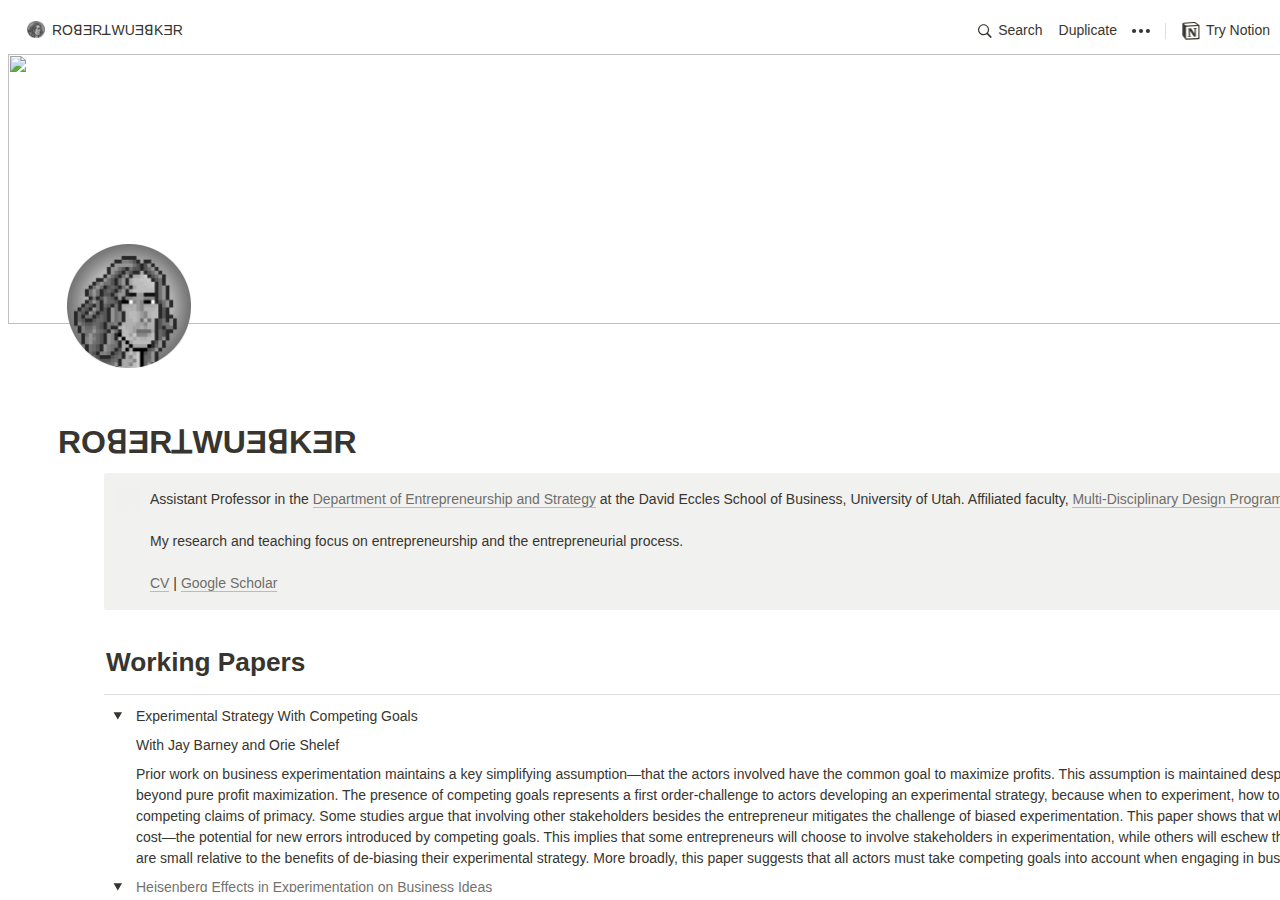
==== commit 452e9651: "publish: Add files via upload" ====
--- a/index.html
+++ b/index.html
@@ -1,4 +1,4 @@
-<html class="notion-html"><head lang="en"><meta charset="utf-8"/><meta content="width=device-width,height=device-height,initial-scale=1,maximum-scale=1,user-scalable=no,viewport-fit=cover" name="viewport"/><title>ROꓭƎRꓕWUƎꓭKƎR</title><meta content="en_US" property="og:locale"/><link href="[data-uri]" rel="shortcut icon" type="image/x-icon"/><link href="/images/logo-ios.png" rel="apple-touch-icon"/><meta content="yes" name="apple-mobile-web-app-capable"/><meta content="telephone=no" name="format-detection"/><meta content="no" name="msapplication-tap-highlight"/><link href="e218a1aef6df86309cb95b61e446888efa3b0379.css" media="print" rel="stylesheet"/><link href="e1d809d762eeca23edf0cb31bb17bf3c703085f5.css" rel="stylesheet"/><link href="e7df85b6a5b33bc52629df6d3bd37d197c7a873d.css" rel="stylesheet"/></head><body class="notion-body"><style>body{background:#fff}body.dark{background:#191919}@keyframes startup-shimmer-animation{0%{transform:translateX(-100%) translateZ(0)}100%{transform:translateX(100%) translateZ(0)}}@keyframes startup-shimmer-fade-in{0%{opacity:0}100%{opacity:1}}@keyframes startup-spinner-rotate{0%{transform:rotate(0) translateZ(0)}100%{transform:rotate(360deg) translateZ(0)}}#initial-loading-spinner{position:fixed;height:100vh;width:100vw;z-index:-1;display:none;align-items:center;justify-content:center;opacity:.5}#initial-loading-spinner svg{height:24px;width:24px;animation:startup-spinner-rotate 1s linear infinite;transform-origin:center center;pointer-events:none}#skeleton{background:#fff;position:fixed;height:100vh;width:100vw;z-index:-1;display:none;overflow:hidden}#initial-loading-spinner.show,#skeleton.show{display:flex}body.dark #skeleton{background:#191919}.notion-front-page #skeleton,.notion-mobile #skeleton{display:none}#skeleton-sidebar{background-color:#fbfbfa;box-shadow:inset -1px 0 0 0 rgba(0,0,0,.025);display:flex;width:240px;flex-direction:column;padding:12px 14px;overflow:hidden}body.dark #skeleton-sidebar{background-color:#202020;box-shadow:inset -1px 0 0 0 rgba(255,255,255,.05)}#skeleton.isElectron #skeleton-sidebar{padding-top:46px}#skeleton .row{display:flex;margin-bottom:8px;align-items:center}#skeleton .row.fadein{animation:1s ease-in 0s 1 normal both running startup-shimmer-fade-in}#skeleton .chevron{width:12px;height:12px;display:block;margin-right:4px;fill:rgba(227,226,224,.5)}body.dark #skeleton .chevron{fill:#2f2f2f}.startup-shimmer{background:rgba(227,226,224,.5);overflow:hidden;position:relative}body.dark .startup-shimmer{background:#2f2f2f}.startup-shimmer::before{content:"";position:absolute;height:100%;width:100%;z-index:1;animation:1s linear infinite startup-shimmer-animation;background:linear-gradient(90deg,transparent 0,rgba(255,255,255,.4) 50%,transparent 100%)}body.dark .startup-shimmer::before{background:linear-gradient(90deg,transparent 0,rgba(86,86,86,.4) 50%,transparent 100%)}#skeleton .icon{width:20px;height:20px;border-radius:4px}#skeleton .text{height:10px;border-radius:10px}#skeleton .draggable{-webkit-app-region:drag;position:absolute;top:0;left:0;width:100%;height:36px;display:none}#skeleton.isElectron .draggable{display:block}</style><style id="scroll-properties">
+<html class="notion-html"><head lang="en"><meta charset="utf-8"/><meta content="width=device-width,height=device-height,initial-scale=1,maximum-scale=1,user-scalable=no,viewport-fit=cover" name="viewport"/><title>ROꓭƎRꓕWUƎꓭKƎR</title><meta content="en_US" property="og:locale"/><link href="[data-uri]" rel="shortcut icon" type="image/x-icon"/><link href="/images/logo-ios.png" rel="apple-touch-icon"/><meta content="yes" name="apple-mobile-web-app-capable"/><meta content="telephone=no" name="format-detection"/><meta content="no" name="msapplication-tap-highlight"/><link href="e218a1aef6df86309cb95b61e446888efa3b0379.css" media="print" rel="stylesheet"/><link href="e1d809d762eeca23edf0cb31bb17bf3c703085f5.css" rel="stylesheet"/><link href="87cb8054003093194fca9e8b417296018cbffb68.css" rel="stylesheet"/></head><body class="notion-body"><style>body{background:#fff}body.dark{background:#191919}@keyframes startup-shimmer-animation{0%{transform:translateX(-100%) translateZ(0)}100%{transform:translateX(100%) translateZ(0)}}@keyframes startup-shimmer-fade-in{0%{opacity:0}100%{opacity:1}}@keyframes startup-spinner-rotate{0%{transform:rotate(0) translateZ(0)}100%{transform:rotate(360deg) translateZ(0)}}#initial-loading-spinner{position:fixed;height:100vh;width:100vw;z-index:-1;display:none;align-items:center;justify-content:center;opacity:.5}#initial-loading-spinner svg{height:24px;width:24px;animation:startup-spinner-rotate 1s linear infinite;transform-origin:center center;pointer-events:none}#skeleton{background:#fff;position:fixed;height:100vh;width:100vw;z-index:-1;display:none;overflow:hidden}#initial-loading-spinner.show,#skeleton.show{display:flex}body.dark #skeleton{background:#191919}.notion-front-page #skeleton,.notion-mobile #skeleton{display:none}#skeleton-sidebar{background-color:#fbfbfa;box-shadow:inset -1px 0 0 0 rgba(0,0,0,.025);display:flex;width:240px;flex-direction:column;padding:12px 14px;overflow:hidden}body.dark #skeleton-sidebar{background-color:#202020;box-shadow:inset -1px 0 0 0 rgba(255,255,255,.05)}#skeleton.isElectron #skeleton-sidebar{padding-top:46px}#skeleton .row{display:flex;margin-bottom:8px;align-items:center}#skeleton .row.fadein{animation:1s ease-in 0s 1 normal both running startup-shimmer-fade-in}#skeleton .chevron{width:12px;height:12px;display:block;margin-right:4px;fill:rgba(227,226,224,.5)}body.dark #skeleton .chevron{fill:#2f2f2f}.startup-shimmer{background:rgba(227,226,224,.5);overflow:hidden;position:relative}body.dark .startup-shimmer{background:#2f2f2f}.startup-shimmer::before{content:"";position:absolute;height:100%;width:100%;z-index:1;animation:1s linear infinite startup-shimmer-animation;background:linear-gradient(90deg,transparent 0,rgba(255,255,255,.4) 50%,transparent 100%)}body.dark .startup-shimmer::before{background:linear-gradient(90deg,transparent 0,rgba(86,86,86,.4) 50%,transparent 100%)}#skeleton .icon{width:20px;height:20px;border-radius:4px}#skeleton .text{height:10px;border-radius:10px}#skeleton .draggable{-webkit-app-region:drag;position:absolute;top:0;left:0;width:100%;height:36px;display:none}#skeleton.isElectron .draggable{display:block}</style><style id="scroll-properties">
 			::-webkit-scrollbar {
 				width: 10px;
 				height: 10px;
@@ -15,27 +15,28 @@
 			::-webkit-scrollbar-thumb:hover {
 				background:#AEACA6;
 			}
-		</style><div id="notion-app"><div class="notion-app-inner notion-light-theme" style='color: rgb(55, 53, 47); fill: currentcolor; line-height: 1.5; font-family: ui-sans-serif, -apple-system, BlinkMacSystemFont, "Segoe UI", Helvetica, "Apple Color Emoji", Arial, sans-serif, "Segoe UI Emoji", "Segoe UI Symbol"; -webkit-font-smoothing: auto; background-color: white;'><div style="height: 100%;"><div class="notion-cursor-listener" style="width: 100vw; height: 100%; position: relative; display: flex; flex: 1 1 0%; background: white; cursor: text;"><div class="" style="display: flex; flex-direction: column; width: 100%; overflow: hidden;"><div style="max-width: 100vw; z-index: 100; background: white; user-select: none;"><div class="notion-topbar" style="width: 100%; max-width: 100vw; height: 45px; opacity: 1; transition: opacity 700ms ease 0s, color 700ms ease 0s; position: relative;"><div style="display: flex; justify-content: space-between; align-items: center; overflow: hidden; height: 45px; padding-left: 12px; padding-right: 10px;"><div class="notranslate" style="display: flex; align-items: center; line-height: 1.2; font-size: 14px; height: 100%; flex-grow: 0; margin-right: 8px; min-width: 0px;"><div role="button" style="user-select: none; transition: background 20ms ease-in 0s; cursor: pointer; display: inline-flex; align-items: center; flex-shrink: 1; white-space: nowrap; height: 24px; border-radius: 4px; font-size: 14px; line-height: 1.2; min-width: 0px; padding-left: 6px; padding-right: 6px; color: rgb(55, 53, 47);" tabindex="0"><div class="notion-record-icon notranslate" style="display: flex; align-items: center; justify-content: center; height: 20px; width: 20px; border-radius: 0.25em; flex-shrink: 0; margin-right: 6px;"><div><div style="width: 100%; height: 100%;"><img referrerpolicy="same-origin" src="4cb2e465b07c346523285afe001f1028d81ca008.png" style="display: block; object-fit: cover; border-radius: 3px; width: 17.76px; height: 17.76px; transition: opacity 100ms ease-out 0s;"/></div></div></div><div class="notranslate" style="white-space: nowrap; overflow: hidden; text-overflow: ellipsis; max-width: 240px;">ROꓭƎRꓕWUƎꓭKƎR</div></div></div><div style="flex-grow: 1; flex-shrink: 1;"></div><div role="button" style="user-select: none; transition: background 20ms ease-in 0s; cursor: pointer; display: inline-flex; align-items: center; flex-shrink: 0; white-space: nowrap; height: 28px; border-radius: 4px; font-size: 14px; line-height: 1.2; min-width: 0px; padding-left: 8px; padding-right: 8px; color: rgb(55, 53, 47);" tabindex="0"><svg class="searchNew" style="width: 14px; height: 14px; display: block; fill: inherit; flex-shrink: 0; backface-visibility: hidden; margin-right: 6px;" viewBox="0 0 17 17"><path d="M6.78027 13.6729C8.24805 13.6729 9.60156 13.1982 10.709 12.4072L14.875 16.5732C15.0684 16.7666 15.3232 16.8633 15.5957 16.8633C16.167 16.8633 16.5713 16.4238 16.5713 15.8613C16.5713 15.5977 16.4834 15.3516 16.29 15.1582L12.1504 11.0098C13.0205 9.86719 13.5391 8.45215 13.5391 6.91406C13.5391 3.19629 10.498 0.155273 6.78027 0.155273C3.0625 0.155273 0.0214844 3.19629 0.0214844 6.91406C0.0214844 10.6318 3.0625 13.6729 6.78027 13.6729ZM6.78027 12.2139C3.87988 12.2139 1.48047 9.81445 1.48047 6.91406C1.48047 4.01367 3.87988 1.61426 6.78027 1.61426C9.68066 1.61426 12.0801 4.01367 12.0801 6.91406C12.0801 9.81445 9.68066 12.2139 6.78027 12.2139Z"></path></svg>Search</div><div role="button" style="user-select: none; transition: background 20ms ease-in 0s; cursor: pointer; display: inline-flex; align-items: center; flex-shrink: 0; white-space: nowrap; height: 28px; border-radius: 4px; font-size: 14px; line-height: 1.2; min-width: 0px; padding-left: 8px; padding-right: 8px; color: rgb(55, 53, 47);" tabindex="0">Duplicate</div><div role="button" style="user-select: none; transition: background 20ms ease-in 0s; cursor: pointer; display: flex; align-items: center; justify-content: center; width: 32px; height: 28px; border-radius: 3px;" tabindex="0"><svg class="dots" style="width: 18px; height: 18px; display: block; fill: inherit; flex-shrink: 0; backface-visibility: hidden;" viewBox="0 0 13 3"><g><path d="M3,1.5A1.5,1.5,0,1,1,1.5,0,1.5,1.5,0,0,1,3,1.5Z"></path><path d="M8,1.5A1.5,1.5,0,1,1,6.5,0,1.5,1.5,0,0,1,8,1.5Z"></path><path d="M13,1.5A1.5,1.5,0,1,1,11.5,0,1.5,1.5,0,0,1,13,1.5Z"></path></g></svg></div><div style="flex: 0 0 auto; width: 1px; height: 16px; margin-left: 8px; margin-right: 8px; background: rgba(55, 53, 47, 0.16);"></div><div role="button" style="user-select: none; transition: background 20ms ease-in 0s; cursor: pointer; display: inline-flex; align-items: center; flex-shrink: 0; white-space: nowrap; height: 28px; border-radius: 4px; font-size: 14px; line-height: 1.2; min-width: 0px; padding-left: 8px; padding-right: 8px; color: rgb(55, 53, 47);" tabindex="0"><svg class="notionLogo" style="width: 18px; height: 18px; display: block; fill: inherit; flex-shrink: 0; backface-visibility: hidden; margin-right: 6px;" viewBox="0 0 120 126"><path d="M 20.6927 21.9315C 24.5836 25.0924 26.0432 24.8512 33.3492 24.3638L 102.228 20.2279C 103.689 20.2279 102.474 18.7705 101.987 18.5283L 90.5477 10.2586C 88.3558 8.55699 85.4356 6.60818 79.8387 7.09563L 13.1433 11.9602C 10.711 12.2014 10.2251 13.4175 11.1939 14.3924L 20.6927 21.9315ZM 24.8281 37.9835L 24.8281 110.456C 24.8281 114.351 26.7745 115.808 31.1553 115.567L 106.853 111.187C 111.236 110.946 111.724 108.267 111.724 105.103L 111.724 33.1169C 111.724 29.958 110.509 28.2544 107.826 28.4976L 28.721 33.1169C 25.8018 33.3622 24.8281 34.8225 24.8281 37.9835ZM 99.5567 41.8711C 100.042 44.0622 99.5567 46.2512 97.3618 46.4974L 93.7143 47.2241L 93.7143 100.728C 90.5477 102.43 87.6275 103.403 85.1942 103.403C 81.2983 103.403 80.3226 102.186 77.4044 98.54L 53.5471 61.087L 53.5471 97.3239L 61.0964 99.0275C 61.0964 99.0275 61.0964 103.403 55.0057 103.403L 38.2148 104.377C 37.727 103.403 38.2148 100.973 39.9179 100.486L 44.2996 99.2717L 44.2996 51.36L 38.2158 50.8725C 37.728 48.6815 38.9431 45.5225 42.3532 45.2773L 60.3661 44.0631L 85.1942 82.0036L 85.1942 48.4402L 78.864 47.7136C 78.3781 45.0351 80.3226 43.0902 82.7569 42.849L 99.5567 41.8711ZM 7.5434 5.39404L 76.9175 0.285276C 85.4366 -0.445402 87.6285 0.0440428 92.983 3.93368L 115.128 19.4982C 118.782 22.1747 120 22.9034 120 25.8211L 120 111.187C 120 116.537 118.051 119.701 111.237 120.185L 30.6734 125.05C 25.5584 125.294 23.124 124.565 20.4453 121.158L 4.13735 99.9994C 1.21516 96.1048 0 93.191 0 89.7819L 0 13.903C 0 9.5279 1.94945 5.8785 7.5434 5.39404Z"></path></svg>Try Notion</div></div></div><div style="width: calc(100% - 0px); user-select: none;"></div></div><div class="notion-frame" style="flex-grow: 0; flex-shrink: 1; display: flex; flex-direction: column; background: white; z-index: 1; height: calc(100vh - 45px); max-height: 100%; position: relative; width: 1920px;"><div class="notion-scroller vertical" style="display: flex; flex-direction: column; z-index: 1; flex-grow: 1; position: relative; align-items: center; margin-right: 0px; margin-bottom: 0px; overflow: hidden auto;"><div style="position: absolute; top: 0px; left: 0px;"><div></div></div><div class="whenContentEditable" data-content-editable-root="true" style="caret-color: rgb(55, 53, 47); width: 100%; display: flex; flex-direction: column; position: relative; align-items: center; flex-grow: 1; --whenContentEditable--WebkitUserModify:read-write-plaintext-only;"><span style="height: 1px; width: 1px;"></span><div class="pseudoSelection" contenteditable="false" data-content-editable-void="true" style="user-select: none; --pseudoSelection--background:transparent; width: 100%; display: flex; flex-direction: column; align-items: center; flex-shrink: 0; flex-grow: 0; z-index: 2;"><div style="position: relative; width: 100%; display: flex; flex-direction: column; align-items: center; height: 30vh; cursor: default;"><div style="width: 100%; cursor: inherit;"><div style="display: grid; width: 100%; height: 30vh;"><div style="grid-area: 1 / 1 / auto / auto; width: 100%; height: 100%;"><img referrerpolicy="same-origin" src="08e96761a85eaa4669b45ad9a16db7f7330a67d4.jpg" style="display: block; object-fit: cover; border-radius: 0px; width: 100%; height: 30vh; opacity: 1; object-position: center 50%;"/></div></div></div><div aria-hidden="true" style='background: rgba(0, 0, 0, 0.4); border-radius: 3px; color: white; font-size: 12px; font-family: ui-sans-serif, -apple-system, BlinkMacSystemFont, "Segoe UI", Helvetica, "Apple Color Emoji", Arial, sans-serif, "Segoe UI Emoji", "Segoe UI Symbol"; width: 180px; left: calc(50% - 90px); padding: 0.3em 1.5em; pointer-events: none; position: absolute; top: calc(50% - 10px); text-align: center; opacity: 0;'>Drag image to reposition</div></div></div><div style="width: 100%; display: flex; justify-content: center; z-index: 3; flex-shrink: 0;"><div style="max-width: 100%; min-width: 0px; width: 100%;"><div style="width: 100%; display: flex; flex-direction: column; align-items: center; flex-shrink: 0; flex-grow: 0;"><div style="max-width: 100%; padding-left: calc(96px + env(safe-area-inset-left)); width: 100%;"><div class="pseudoSelection" contenteditable="false" data-content-editable-void="true" style="user-select: none; --pseudoSelection--background:transparent; pointer-events: none;"><div class="notion-record-icon notranslate" style="display: flex; align-items: center; justify-content: center; height: 140px; width: 140px; border-radius: 0.25em; flex-shrink: 0; position: relative; z-index: 1; margin-left: 3px; margin-bottom: 0px; margin-top: -80px; pointer-events: auto;"><div><div style="width: 100%; height: 100%;"><img referrerpolicy="same-origin" src="1eb5c166b1abcb684429d6e60e3fb359f40c7bac.png" style="display: block; object-fit: cover; border-radius: 3px; width: 124.32px; height: 124.32px; transition: opacity 100ms ease-out 0s;"/></div></div></div><div class="notion-page-controls" style='display: flex; justify-content: flex-start; flex-wrap: wrap; margin-top: 8px; margin-bottom: 4px; margin-left: -1px; color: rgba(55, 53, 47, 0.5); font-family: ui-sans-serif, -apple-system, BlinkMacSystemFont, "Segoe UI", Helvetica, "Apple Color Emoji", Arial, sans-serif, "Segoe UI Emoji", "Segoe UI Symbol"; height: 24px; pointer-events: auto;'></div></div><div style="padding-right: calc(96px + env(safe-area-inset-right));"><div><div class="notion-selectable notion-page-block" data-block-id="f974e372-aad2-4db1-bea2-6d097f855033" style='color: rgb(55, 53, 47); font-weight: 700; line-height: 1.2; font-size: 32px; font-family: ui-sans-serif, -apple-system, BlinkMacSystemFont, "Segoe UI", Helvetica, "Apple Color Emoji", Arial, sans-serif, "Segoe UI Emoji", "Segoe UI Symbol"; cursor: text; display: flex; align-items: center;'><div contenteditable="false" data-content-editable-leaf="true" placeholder="Untitled" spellcheck="true" style="max-width: 100%; width: 100%; white-space: pre-wrap; word-break: break-word; caret-color: rgb(55, 53, 47); padding: 3px 2px;">ROꓭƎRꓕWUƎꓭKƎR</div></div><div style="margin-left: 4px;"></div></div></div></div></div><div style="width: 100%; display: flex; flex-direction: column; align-items: center; flex-shrink: 0; flex-grow: 0;"><div contenteditable="false" data-content-editable-void="true" style="padding-left: calc(96px + env(safe-area-inset-left)); padding-right: calc(96px + env(safe-area-inset-right)); max-width: 100%; width: 100%;"></div></div></div></div><main style="display: flex; width: 100%; justify-content: center; padding-top: 5px;"><div style="max-width: 100%; min-width: 0px; width: 100%;"><div class="notion-page-content" style="flex-shrink: 0; flex-grow: 1; max-width: 100%; display: flex; align-items: flex-start; flex-direction: column; font-size: 14px; line-height: 1.5; width: 100%; z-index: 4; padding-bottom: 30vh; padding-left: calc(96px + env(safe-area-inset-left)); padding-right: calc(96px + env(safe-area-inset-right));"><div class="notion-selectable notion-callout-block" data-block-id="68fb175a-7b1f-4d13-b289-500f4b550205" style="width: 100%; max-width: 1718px; margin-top: 4px; margin-bottom: 4px;"><div style="display: flex;"><div style="display: flex; width: 100%; border-radius: 3px; background: rgb(241, 241, 239); padding: 16px 16px 16px 12px;"><div><div class="notion-record-icon notranslate" style="display: flex; align-items: center; justify-content: center; height: 24px; width: 24px; border-radius: 0.25em; flex-shrink: 0;"><div><div style="width: 100%; height: 100%;"><img referrerpolicy="same-origin" src="ae1df7cf3c547a1db92ed3b1b52a8207220eceab.png" style="display: block; object-fit: cover; border-radius: 3px; width: 21.312px; height: 21.312px; transition: opacity 100ms ease-out 0s;"/></div></div></div></div><div style="display: flex; flex-direction: column; min-width: 0px; margin-left: 8px; width: 100%;"><div contenteditable="false" data-content-editable-leaf="true" placeholder="Type something…" spellcheck="true" style="max-width: 100%; width: 100%; white-space: pre-wrap; word-break: break-word; caret-color: rgb(55, 53, 47); padding-left: 2px; padding-right: 2px;">Assistant Professor in the <a class="notion-link-token notion-enable-hover" data-token-index="1" href="https://eccles.utah.edu/faculty/department-entrepreneurship-strategy/" rel="noopener noreferrer" style="cursor:pointer;color:inherit;word-wrap:break-word;text-decoration:inherit" target="_blank"><span class="link-annotation-68fb175a-7b1f-4d13-b289-500f4b550205--1676870595" style="border-bottom:0.05em solid;border-color:rgba(55,53,47,0.4);opacity:0.7">Department of Entrepreneurship and Strategy</span></a> at the David Eccles School of Business, University of Utah. Affiliated faculty in the <a class="notion-link-token notion-enable-hover" data-token-index="3" href="https://www.uofu.design/" rel="noopener noreferrer" style="cursor:pointer;color:inherit;word-wrap:break-word;text-decoration:inherit" target="_blank"><span class="link-annotation-68fb175a-7b1f-4d13-b289-500f4b550205--1350696462" style="border-bottom:0.05em solid;border-color:rgba(55,53,47,0.4);opacity:0.7">Multi-Disciplinary Design Program</span></a>, Department of Architecture and Planning, and the <a class="notion-link-token notion-enable-hover" data-token-index="5" href="https://entrepreneurship.coe.utah.edu/" rel="noopener noreferrer" style="cursor:pointer;color:inherit;word-wrap:break-word;text-decoration:inherit" target="_blank"><span class="link-annotation-68fb175a-7b1f-4d13-b289-500f4b550205-619815586" style="border-bottom:0.05em solid;border-color:rgba(55,53,47,0.4);opacity:0.7">College of Engineering</span></a>.
+		</style><div id="notion-app"><div class="notion-app-inner notion-light-theme" style='color: rgb(55, 53, 47); fill: currentcolor; line-height: 1.5; font-family: ui-sans-serif, -apple-system, BlinkMacSystemFont, "Segoe UI", Helvetica, "Apple Color Emoji", Arial, sans-serif, "Segoe UI Emoji", "Segoe UI Symbol"; -webkit-font-smoothing: auto; background-color: white;'><div style="height: 100%;"><div class="notion-cursor-listener" style="width: 100vw; height: 100%; position: relative; display: flex; flex: 1 1 0%; background: white; cursor: text;"><div class="" style="display: flex; flex-direction: column; width: 100%; overflow: hidden;"><div style="max-width: 100vw; z-index: 100; background: white; user-select: none;"><div class="notion-topbar" style="width: 100%; max-width: 100vw; height: 45px; opacity: 1; transition: opacity 700ms ease 0s, color 700ms ease 0s; position: relative;"><div style="display: flex; justify-content: space-between; align-items: center; overflow: hidden; height: 45px; padding-left: 12px; padding-right: 10px;"><div class="notranslate shadow-cursor-breadcrumb" style="display: flex; align-items: center; line-height: 1.2; font-size: 14px; height: 100%; flex-grow: 0; margin-right: 8px; min-width: 0px;"><div role="button" style="user-select: none; transition: background 20ms ease-in 0s; cursor: pointer; display: inline-flex; align-items: center; flex-shrink: 1; white-space: nowrap; height: 24px; border-radius: 4px; font-size: 14px; line-height: 1.2; min-width: 0px; padding-left: 6px; padding-right: 6px; color: rgb(55, 53, 47);" tabindex="0"><div class="notion-record-icon notranslate" style="display: flex; align-items: center; justify-content: center; height: 20px; width: 20px; border-radius: 0.25em; flex-shrink: 0; margin-right: 6px;"><div><div style="width: 100%; height: 100%;"><img referrerpolicy="same-origin" src="4cb2e465b07c346523285afe001f1028d81ca008.png" style="display: block; object-fit: cover; border-radius: 3px; width: 17.76px; height: 17.76px; transition: opacity 100ms ease-out 0s;"/></div></div></div><div class="notranslate" style="white-space: nowrap; overflow: hidden; text-overflow: ellipsis; max-width: 240px;">ROꓭƎRꓕWUƎꓭKƎR</div></div></div><div style="flex-grow: 1; flex-shrink: 1;"></div><div role="button" style="user-select: none; transition: background 20ms ease-in 0s; cursor: pointer; display: inline-flex; align-items: center; flex-shrink: 0; white-space: nowrap; height: 28px; border-radius: 4px; font-size: 14px; line-height: 1.2; min-width: 0px; padding-left: 8px; padding-right: 8px; color: rgb(55, 53, 47);" tabindex="0"><svg class="searchNew" style="width: 14px; height: 14px; display: block; fill: inherit; flex-shrink: 0; backface-visibility: hidden; margin-right: 6px;" viewBox="0 0 17 17"><path d="M6.78027 13.6729C8.24805 13.6729 9.60156 13.1982 10.709 12.4072L14.875 16.5732C15.0684 16.7666 15.3232 16.8633 15.5957 16.8633C16.167 16.8633 16.5713 16.4238 16.5713 15.8613C16.5713 15.5977 16.4834 15.3516 16.29 15.1582L12.1504 11.0098C13.0205 9.86719 13.5391 8.45215 13.5391 6.91406C13.5391 3.19629 10.498 0.155273 6.78027 0.155273C3.0625 0.155273 0.0214844 3.19629 0.0214844 6.91406C0.0214844 10.6318 3.0625 13.6729 6.78027 13.6729ZM6.78027 12.2139C3.87988 12.2139 1.48047 9.81445 1.48047 6.91406C1.48047 4.01367 3.87988 1.61426 6.78027 1.61426C9.68066 1.61426 12.0801 4.01367 12.0801 6.91406C12.0801 9.81445 9.68066 12.2139 6.78027 12.2139Z"></path></svg>Search</div><div role="button" style="user-select: none; transition: background 20ms ease-in 0s; cursor: pointer; display: inline-flex; align-items: center; flex-shrink: 0; white-space: nowrap; height: 28px; border-radius: 4px; font-size: 14px; line-height: 1.2; min-width: 0px; padding-left: 8px; padding-right: 8px; color: rgb(55, 53, 47);" tabindex="0">Duplicate</div><div role="button" style="user-select: none; transition: background 20ms ease-in 0s; cursor: pointer; display: flex; align-items: center; justify-content: center; width: 32px; height: 28px; border-radius: 3px;" tabindex="0"><svg class="dots" style="width: 18px; height: 18px; display: block; fill: inherit; flex-shrink: 0; backface-visibility: hidden;" viewBox="0 0 13 3"><g><path d="M3,1.5A1.5,1.5,0,1,1,1.5,0,1.5,1.5,0,0,1,3,1.5Z"></path><path d="M8,1.5A1.5,1.5,0,1,1,6.5,0,1.5,1.5,0,0,1,8,1.5Z"></path><path d="M13,1.5A1.5,1.5,0,1,1,11.5,0,1.5,1.5,0,0,1,13,1.5Z"></path></g></svg></div><div style="flex: 0 0 auto; width: 1px; height: 16px; margin-left: 8px; margin-right: 8px; background: rgba(55, 53, 47, 0.16);"></div><div role="button" style="user-select: none; transition: background 20ms ease-in 0s; cursor: pointer; display: inline-flex; align-items: center; flex-shrink: 0; white-space: nowrap; height: 28px; border-radius: 4px; font-size: 14px; line-height: 1.2; min-width: 0px; padding-left: 8px; padding-right: 8px; color: rgb(55, 53, 47);" tabindex="0"><svg class="notionLogo" style="width: 18px; height: 18px; display: block; fill: inherit; flex-shrink: 0; backface-visibility: hidden; margin-right: 6px;" viewBox="0 0 120 126"><path d="M 20.6927 21.9315C 24.5836 25.0924 26.0432 24.8512 33.3492 24.3638L 102.228 20.2279C 103.689 20.2279 102.474 18.7705 101.987 18.5283L 90.5477 10.2586C 88.3558 8.55699 85.4356 6.60818 79.8387 7.09563L 13.1433 11.9602C 10.711 12.2014 10.2251 13.4175 11.1939 14.3924L 20.6927 21.9315ZM 24.8281 37.9835L 24.8281 110.456C 24.8281 114.351 26.7745 115.808 31.1553 115.567L 106.853 111.187C 111.236 110.946 111.724 108.267 111.724 105.103L 111.724 33.1169C 111.724 29.958 110.509 28.2544 107.826 28.4976L 28.721 33.1169C 25.8018 33.3622 24.8281 34.8225 24.8281 37.9835ZM 99.5567 41.8711C 100.042 44.0622 99.5567 46.2512 97.3618 46.4974L 93.7143 47.2241L 93.7143 100.728C 90.5477 102.43 87.6275 103.403 85.1942 103.403C 81.2983 103.403 80.3226 102.186 77.4044 98.54L 53.5471 61.087L 53.5471 97.3239L 61.0964 99.0275C 61.0964 99.0275 61.0964 103.403 55.0057 103.403L 38.2148 104.377C 37.727 103.403 38.2148 100.973 39.9179 100.486L 44.2996 99.2717L 44.2996 51.36L 38.2158 50.8725C 37.728 48.6815 38.9431 45.5225 42.3532 45.2773L 60.3661 44.0631L 85.1942 82.0036L 85.1942 48.4402L 78.864 47.7136C 78.3781 45.0351 80.3226 43.0902 82.7569 42.849L 99.5567 41.8711ZM 7.5434 5.39404L 76.9175 0.285276C 85.4366 -0.445402 87.6285 0.0440428 92.983 3.93368L 115.128 19.4982C 118.782 22.1747 120 22.9034 120 25.8211L 120 111.187C 120 116.537 118.051 119.701 111.237 120.185L 30.6734 125.05C 25.5584 125.294 23.124 124.565 20.4453 121.158L 4.13735 99.9994C 1.21516 96.1048 0 93.191 0 89.7819L 0 13.903C 0 9.5279 1.94945 5.8785 7.5434 5.39404Z"></path></svg>Try Notion</div></div></div><div style="width: calc(100% - 0px); user-select: none;"></div></div><div class="notion-frame" style="flex-grow: 0; flex-shrink: 1; display: flex; flex-direction: column; background: white; z-index: 1; height: calc(100vh - 45px); max-height: 100%; position: relative; width: 1920px;"><div class="notion-scroller vertical" style="display: flex; flex-direction: column; z-index: 1; flex-grow: 1; position: relative; align-items: center; margin-right: 0px; margin-bottom: 0px; overflow: hidden auto;"><div style="position: absolute; top: 0px; left: 0px;"><div></div></div><div class="whenContentEditable" data-content-editable-root="true" style="caret-color: rgb(55, 53, 47); width: 100%; display: flex; flex-direction: column; position: relative; align-items: center; flex-grow: 1; --whenContentEditable--WebkitUserModify:read-write-plaintext-only;"><span style="height: 1px; width: 1px;"></span><div class="pseudoSelection" contenteditable="false" data-content-editable-void="true" style="user-select: none; --pseudoSelection--background:transparent; width: 100%; display: flex; flex-direction: column; align-items: center; flex-shrink: 0; flex-grow: 0; z-index: 2;"><div style="position: relative; width: 100%; display: flex; flex-direction: column; align-items: center; height: 30vh; cursor: default;"><div style="width: 100%; cursor: inherit;"><div style="display: grid; width: 100%; height: 30vh;"><div style="grid-area: 1 / 1 / auto / auto; width: 100%; height: 100%;"><img referrerpolicy="same-origin" src="08e96761a85eaa4669b45ad9a16db7f7330a67d4.jpg" style="display: block; object-fit: cover; border-radius: 0px; width: 100%; height: 30vh; opacity: 1; object-position: center 50%;"/></div></div></div><div aria-hidden="true" style='background: rgba(0, 0, 0, 0.4); border-radius: 3px; color: white; font-size: 12px; font-family: ui-sans-serif, -apple-system, BlinkMacSystemFont, "Segoe UI", Helvetica, "Apple Color Emoji", Arial, sans-serif, "Segoe UI Emoji", "Segoe UI Symbol"; width: 180px; left: calc(50% - 90px); padding: 0.3em 1.5em; pointer-events: none; position: absolute; top: calc(50% - 10px); text-align: center; opacity: 0;'>Drag image to reposition</div></div></div><div style="width: 100%; display: flex; justify-content: center; z-index: 3; flex-shrink: 0;"><div style="max-width: 100%; min-width: 0px; width: 100%;"><div style="width: 100%; display: flex; flex-direction: column; align-items: center; flex-shrink: 0; flex-grow: 0;"><div style="max-width: 100%; padding-left: calc(96px + env(safe-area-inset-left)); width: 100%;"><div class="pseudoSelection" contenteditable="false" data-content-editable-void="true" style="user-select: none; --pseudoSelection--background:transparent; pointer-events: none;"><div class="notion-record-icon notranslate" style="display: flex; align-items: center; justify-content: center; height: 140px; width: 140px; border-radius: 0.25em; flex-shrink: 0; position: relative; z-index: 1; margin-left: 3px; margin-bottom: 0px; margin-top: -80px; pointer-events: auto;"><div><div style="width: 100%; height: 100%;"><img referrerpolicy="same-origin" src="1eb5c166b1abcb684429d6e60e3fb359f40c7bac.png" style="display: block; object-fit: cover; border-radius: 3px; width: 124.32px; height: 124.32px; transition: opacity 100ms ease-out 0s;"/></div></div></div><div class="notion-page-controls" style='display: flex; justify-content: flex-start; flex-wrap: wrap; margin-top: 8px; margin-bottom: 4px; margin-left: -1px; color: rgba(55, 53, 47, 0.5); font-family: ui-sans-serif, -apple-system, BlinkMacSystemFont, "Segoe UI", Helvetica, "Apple Color Emoji", Arial, sans-serif, "Segoe UI Emoji", "Segoe UI Symbol"; height: 24px; pointer-events: auto;'></div></div><div style="padding-right: calc(96px + env(safe-area-inset-right));"><div><div class="notion-selectable notion-page-block" data-block-id="f974e372-aad2-4db1-bea2-6d097f855033" style='color: rgb(55, 53, 47); font-weight: 700; line-height: 1.2; font-size: 32px; font-family: ui-sans-serif, -apple-system, BlinkMacSystemFont, "Segoe UI", Helvetica, "Apple Color Emoji", Arial, sans-serif, "Segoe UI Emoji", "Segoe UI Symbol"; cursor: text; display: flex; align-items: center;'><div contenteditable="false" data-content-editable-leaf="true" placeholder="Untitled" spellcheck="true" style="max-width: 100%; width: 100%; white-space: pre-wrap; word-break: break-word; caret-color: rgb(55, 53, 47); padding: 3px 2px;">ROꓭƎRꓕWUƎꓭKƎR</div></div><div style="margin-left: 4px;"></div></div></div></div></div><div style="width: 100%; display: flex; flex-direction: column; align-items: center; flex-shrink: 0; flex-grow: 0;"><div contenteditable="false" data-content-editable-void="true" style="padding-left: calc(96px + env(safe-area-inset-left)); padding-right: calc(96px + env(safe-area-inset-right)); max-width: 100%; width: 100%;"></div></div></div></div><main style="display: flex; width: 100%; justify-content: center; padding-top: 5px;"><div style="max-width: 100%; min-width: 0px; width: 100%;"><div class="notion-page-content" style="flex-shrink: 0; flex-grow: 1; max-width: 100%; display: flex; align-items: flex-start; flex-direction: column; font-size: 14px; line-height: 1.5; width: 100%; z-index: 4; padding-bottom: 30vh; padding-left: calc(96px + env(safe-area-inset-left)); padding-right: calc(96px + env(safe-area-inset-right));"><div class="notion-selectable notion-callout-block" data-block-id="68fb175a-7b1f-4d13-b289-500f4b550205" style="width: 100%; max-width: 1718px; margin-top: 4px; margin-bottom: 4px;"><div style="display: flex;"><div style="display: flex; width: 100%; border-radius: 3px; background: rgb(241, 241, 239); padding: 16px 16px 16px 12px;"><div><div class="notion-record-icon notranslate" style="display: flex; align-items: center; justify-content: center; height: 24px; width: 24px; border-radius: 0.25em; flex-shrink: 0;"><div><div style="width: 100%; height: 100%;"><img referrerpolicy="same-origin" src="ae1df7cf3c547a1db92ed3b1b52a8207220eceab.png" style="display: block; object-fit: cover; border-radius: 3px; width: 21.312px; height: 21.312px; transition: opacity 100ms ease-out 0s;"/></div></div></div></div><div style="display: flex; flex-direction: column; min-width: 0px; margin-left: 8px; width: 100%;"><div contenteditable="false" data-content-editable-leaf="true" placeholder="Type something…" spellcheck="true" style="max-width: 100%; width: 100%; white-space: pre-wrap; word-break: break-word; caret-color: rgb(55, 53, 47); padding-left: 2px; padding-right: 2px;">Assistant Professor in the <a class="notion-link-token notion-focusable-token notion-enable-hover" data-token-index="1" href="https://eccles.utah.edu/faculty/department-entrepreneurship-strategy/" rel="noopener noreferrer" style="cursor:pointer;color:inherit;word-wrap:break-word;text-decoration:inherit" tabindex="0"><span class="link-annotation-68fb175a-7b1f-4d13-b289-500f4b550205--1676870595" style="border-bottom:0.05em solid;border-color:rgba(55,53,47,0.4);opacity:0.7">Department of Entrepreneurship and Strategy</span></a> at the David Eccles School of Business, University of Utah. Affiliated faculty, <a class="notion-link-token notion-focusable-token notion-enable-hover" data-token-index="3" href="https://www.uofu.design/" rel="noopener noreferrer" style="cursor:pointer;color:inherit;word-wrap:break-word;text-decoration:inherit" tabindex="0"><span class="link-annotation-68fb175a-7b1f-4d13-b289-500f4b550205--1350696462" style="border-bottom:0.05em solid;border-color:rgba(55,53,47,0.4);opacity:0.7">Multi-Disciplinary Design Program</span></a>, College of Architecture and Planning and the <a class="notion-link-token notion-focusable-token notion-enable-hover" data-token-index="5" href="https://entrepreneurship.coe.utah.edu/" rel="noopener noreferrer" style="cursor:pointer;color:inherit;word-wrap:break-word;text-decoration:inherit" tabindex="0"><span class="link-annotation-68fb175a-7b1f-4d13-b289-500f4b550205-619815586" style="border-bottom:0.05em solid;border-color:rgba(55,53,47,0.4);opacity:0.7">College of Engineering</span></a>.
 
 My research and teaching focus on entrepreneurship and the entrepreneurial process.
 
-<a class="notion-link-token notion-enable-hover" data-token-index="7" href="https://www.dropbox.com/s/dn1y8qjit63d4h2/%23%20CV%20-%20rwuebker.pdf?dl=0" rel="noopener noreferrer" style="cursor:pointer;color:inherit;word-wrap:break-word;text-decoration:inherit" target="_blank"><span class="link-annotation-68fb175a-7b1f-4d13-b289-500f4b550205--323769646" style="border-bottom:0.05em solid;border-color:rgba(55,53,47,0.4);opacity:0.7">CV</span></a> | <a class="notion-link-token notion-enable-hover" data-token-index="9" href="https://scholar.google.com/citations?user=xrdLKoIAAAAJ&amp;hl=en" rel="noopener noreferrer" style="cursor:pointer;color:inherit;word-wrap:break-word;text-decoration:inherit" target="_blank"><span class="link-annotation-68fb175a-7b1f-4d13-b289-500f4b550205-1673211446" style="border-bottom:0.05em solid;border-color:rgba(55,53,47,0.4);opacity:0.7">Google Scholar</span></a></div></div></div></div></div><div class="notion-selectable notion-header-block" data-block-id="e42f8b7f-3642-403e-9f76-6d291a31a2dc" style="width: 100%; max-width: 1718px; margin-top: 2em; margin-bottom: 4px;"><div style="display: flex; width: 100%; color: inherit; fill: inherit;"><div contenteditable="false" data-content-editable-leaf="true" placeholder="Heading 1" spellcheck="true" style='max-width: 100%; width: 100%; white-space: pre-wrap; word-break: break-word; caret-color: rgb(55, 53, 47); padding: 3px 2px; font-family: ui-sans-serif, -apple-system, BlinkMacSystemFont, "Segoe UI", Helvetica, "Apple Color Emoji", Arial, sans-serif, "Segoe UI Emoji", "Segoe UI Symbol"; font-weight: 600; font-size: 1.875em; line-height: 1.3;'>Working Papers</div></div></div><div class="notion-selectable notion-divider-block" data-block-id="d2d59859-dc01-415c-847a-fb4ae6a36f77" style="width: 100%; max-width: 1718px; margin-top: 1px; margin-bottom: 1px;"><div class="notion-cursor-default" style="display: flex; align-items: center; justify-content: center; pointer-events: auto; width: 100%; height: 13px; flex: 0 0 auto; color: rgba(55, 53, 47, 0.16);"><div role="separator" style="width: 100%; height: 1px; visibility: visible; border-bottom: 1px solid rgba(55, 53, 47, 0.16);"></div></div></div><div class="notion-selectable notion-toggle-block" data-block-id="0de168bb-4f89-406e-af9a-0d82dd73d820" style="width: 100%; max-width: 1718px; margin-top: 1px; margin-bottom: 1px;"><div style="display: flex; align-items: flex-start; width: 100%; padding-left: 2px; color: inherit; fill: inherit;"><div class="pseudoSelection" contenteditable="false" data-content-editable-void="true" data-text-edit-side="start" style="user-select: none; --pseudoSelection--background:transparent; margin-right: 2px; width: 24px; display: flex; align-items: center; justify-content: center; flex-grow: 0; flex-shrink: 0; min-height: calc(1.5em + 3px + 3px); padding-right: 2px;"><div class="notion-selectable notion-toggle-block loconotion-toggle-button" loconotion-toggle-id="36bc8aad-e20c-44fc-a945-50d68a7bad2f" role="button" style="user-select: none; transition: background 20ms ease-in 0s; cursor: pointer; position: relative; display: flex; align-items: center; justify-content: center; width: 24px; height: 24px; border-radius: 3px;" tabindex="0"><svg class="triangle" style="width: 0.6875em; height: 0.6875em; display: block; fill: inherit; flex-shrink: 0; backface-visibility: hidden; transition: transform 200ms ease-out 0s; transform: rotateZ(180deg); opacity: 1;" viewBox="0 0 100 100"><polygon points="5.9,88.2 50,11.8 94.1,88.2 "></polygon></svg></div></div><div style="flex: 1 1 0px; min-width: 1px;"><div style="display: flex;"><div contenteditable="false" data-content-editable-leaf="true" placeholder="Toggle" spellcheck="true" style="max-width: 100%; width: 100%; white-space: pre-wrap; word-break: break-word; caret-color: rgb(55, 53, 47); padding: 3px 2px; text-align: left;"><a class="notion-link-token notion-enable-hover" data-token-index="0" href="https://papers.ssrn.com/sol3/papers.cfm?abstract_id=3917981" rel="noopener noreferrer" style="cursor:pointer;color:inherit;word-wrap:break-word;text-decoration:inherit" target="_blank"><span class="link-annotation-0de168bb-4f89-406e-af9a-0d82dd73d820--1960573143" style="border-bottom:0.05em solid;border-color:rgba(55,53,47,0.4);opacity:0.7">Entrepreneurial Theories and Downstream Choices</span></a></div></div><div class="loconotion-toggle-content" loconotion-toggle-id="36bc8aad-e20c-44fc-a945-50d68a7bad2f"><div style="display: flex; flex-direction: column;"><div class="notion-selectable notion-text-block" data-block-id="07e3e7c8-c3e2-433d-986c-5b5ffeac4872" style="width: 100%; max-width: 100%; margin-top: 2px; margin-bottom: 1px;"><div style="color: inherit; fill: inherit;"><div style="display: flex;"><div contenteditable="false" data-content-editable-leaf="true" placeholder=" " spellcheck="true" style="max-width: 100%; width: 100%; white-space: pre-wrap; word-break: break-word; caret-color: rgb(55, 53, 47); padding: 3px 2px;">with Todd Zenger and Teppo Felin</div></div></div></div><div class="notion-selectable notion-text-block" data-block-id="e9b18314-aa31-422f-b607-4bce1b755e78" style="width: 100%; max-width: 100%; margin-top: 1px; margin-bottom: 0px;"><div style="color: inherit; fill: inherit;"><div style="display: flex;"><div contenteditable="false" data-content-editable-leaf="true" placeholder=" " spellcheck="true" style="max-width: 100%; width: 100%; white-space: pre-wrap; word-break: break-word; caret-color: rgb(55, 53, 47); padding: 3px 2px;">Entrepreneurs face a host of early choices with significant long-term consequences for the ventures they found. Entrepreneurs must decide what form of financing to use, which assets to purchase or employ, whether to keep their ideas secret or not, and what type of experimentation to engage in. This paper argues that these and many of the choices entrepreneurs face in the earliest stages of the entrepreneurial process depend critically on the nature of the entrepreneurial idea or theory they plan to pursue. This paper develops a contingent theory that enables entrepreneurs to appropriately match their theories of value with the appropriate forms of entrepreneurial action.</div></div></div></div></div></div></div></div></div><div class="notion-selectable notion-toggle-block" data-block-id="865d19b5-ae6d-4687-a8a6-d687a161712d" style="width: 100%; max-width: 1718px; margin-top: 1px; margin-bottom: 1px;"><div style="display: flex; align-items: flex-start; width: 100%; padding-left: 2px; color: inherit; fill: inherit;"><div class="pseudoSelection" contenteditable="false" data-content-editable-void="true" data-text-edit-side="start" style="user-select: none; --pseudoSelection--background:transparent; margin-right: 2px; width: 24px; display: flex; align-items: center; justify-content: center; flex-grow: 0; flex-shrink: 0; min-height: calc(1.5em + 3px + 3px); padding-right: 2px;"><div class="notion-selectable notion-toggle-block loconotion-toggle-button" loconotion-toggle-id="8054a4fb-ce06-429b-8824-a3c944df0c3a" role="button" style="user-select: none; transition: background 20ms ease-in 0s; cursor: pointer; position: relative; display: flex; align-items: center; justify-content: center; width: 24px; height: 24px; border-radius: 3px;" tabindex="0"><svg class="triangle" style="width: 0.6875em; height: 0.6875em; display: block; fill: inherit; flex-shrink: 0; backface-visibility: hidden; transition: transform 200ms ease-out 0s; transform: rotateZ(180deg); opacity: 1;" viewBox="0 0 100 100"><polygon points="5.9,88.2 50,11.8 94.1,88.2 "></polygon></svg></div></div><div style="flex: 1 1 0px; min-width: 1px;"><div style="display: flex;"><div contenteditable="false" data-content-editable-leaf="true" placeholder="Toggle" spellcheck="true" style="max-width: 100%; width: 100%; white-space: pre-wrap; word-break: break-word; caret-color: rgb(55, 53, 47); padding: 3px 2px; text-align: left;"><a class="notion-link-token notion-enable-hover" data-token-index="0" href="https://papers.ssrn.com/sol3/papers.cfm?abstract_id=3581255" rel="noopener noreferrer" style="cursor:pointer;color:inherit;word-wrap:break-word;text-decoration:inherit" target="_blank"><span class="link-annotation-865d19b5-ae6d-4687-a8a6-d687a161712d--2068810662" style="border-bottom:0.05em solid;border-color:rgba(55,53,47,0.4);opacity:0.7">Heisenberg Effects in Experimentation on Business Ideas</span></a></div></div><div class="loconotion-toggle-content" loconotion-toggle-id="8054a4fb-ce06-429b-8824-a3c944df0c3a"><div style="display: flex; flex-direction: column;"><div class="notion-selectable notion-text-block" data-block-id="520e2815-9941-44c8-9477-88198f71273e" style="width: 100%; max-width: 100%; margin-top: 2px; margin-bottom: 1px;"><div style="color: inherit; fill: inherit;"><div style="display: flex;"><div contenteditable="false" data-content-editable-leaf="true" placeholder=" " spellcheck="true" style="max-width: 100%; width: 100%; white-space: pre-wrap; word-break: break-word; caret-color: rgb(55, 53, 47); padding: 3px 2px;">with Orie Shelef and Jay Barney</div></div></div></div><div class="notion-selectable notion-text-block" data-block-id="84075791-b6d3-4ce5-9183-925ba240d9f6" style="width: 100%; max-width: 100%; margin-top: 1px; margin-bottom: 0px;"><div style="color: inherit; fill: inherit;"><div style="display: flex;"><div contenteditable="false" data-content-editable-leaf="true" placeholder=" " spellcheck="true" style="max-width: 100%; width: 100%; white-space: pre-wrap; word-break: break-word; caret-color: rgb(55, 53, 47); padding: 3px 2px;">Much of the prior work on business experimentation assumes that the choice about when and how to experiment on a business idea is, ultimately, a trade-off between the cost of an experiment and the value of the information it reveals. This paper captures the possibility that experimentation can also change the value of an idea —Heisenberg effects—in a formal model. Heisenberg effects often overturn the recommendations of prior work about when and how to experiment. For example, prior work suggests that actors should experiment when an experiment is informative and low cost. Adding Heisenberg effects to the analysis suggests that, sometimes, rational actors will not engage in highly informative experiments that are also low cost—even choosing costly experiments that provide little to no information about the value of an idea. Prior work also offers guidance for selecting between experimental techniques, arguing that rational actors choose a technique that maximizes information and minimizes cost. Adding Heisenberg effects to the analysis suggests that, sometimes, rational actors will choose more costly and less informative experimental techniques in order to optimize the net impacts of Heisenberg effects associated with the experiment.</div></div></div></div></div></div></div></div></div><div class="notion-selectable notion-toggle-block" data-block-id="12154daa-9a22-4a94-87d4-3bfcb3e093f9" style="width: 100%; max-width: 1718px; margin-top: 1px; margin-bottom: 1px;"><div style="display: flex; align-items: flex-start; width: 100%; padding-left: 2px; color: inherit; fill: inherit;"><div class="pseudoSelection" contenteditable="false" data-content-editable-void="true" data-text-edit-side="start" style="user-select: none; --pseudoSelection--background:transparent; margin-right: 2px; width: 24px; display: flex; align-items: center; justify-content: center; flex-grow: 0; flex-shrink: 0; min-height: calc(1.5em + 3px + 3px); padding-right: 2px;"><div class="notion-selectable notion-toggle-block loconotion-toggle-button" loconotion-toggle-id="46ee9d4b-ddc7-4388-b457-fe840bc2e310" role="button" style="user-select: none; transition: background 20ms ease-in 0s; cursor: pointer; position: relative; display: flex; align-items: center; justify-content: center; width: 24px; height: 24px; border-radius: 3px;" tabindex="0"><svg class="triangle" style="width: 0.6875em; height: 0.6875em; display: block; fill: inherit; flex-shrink: 0; backface-visibility: hidden; transition: transform 200ms ease-out 0s; transform: rotateZ(180deg); opacity: 1;" viewBox="0 0 100 100"><polygon points="5.9,88.2 50,11.8 94.1,88.2 "></polygon></svg></div></div><div style="flex: 1 1 0px; min-width: 1px;"><div style="display: flex;"><div contenteditable="false" data-content-editable-leaf="true" placeholder="Toggle" spellcheck="true" style="max-width: 100%; width: 100%; white-space: pre-wrap; word-break: break-word; caret-color: rgb(55, 53, 47); padding: 3px 2px; text-align: left;"><a class="notion-link-token notion-enable-hover" data-token-index="0" href="https://papers.ssrn.com/sol3/papers.cfm?abstract_id=4122634" rel="noopener noreferrer" style="cursor:pointer;color:inherit;word-wrap:break-word;text-decoration:inherit" target="_blank"><span class="link-annotation-12154daa-9a22-4a94-87d4-3bfcb3e093f9--1301331139" style="border-bottom:0.05em solid;border-color:rgba(55,53,47,0.4);opacity:0.7">Incumbent Incentives in Response to Entry</span></a></div></div><div class="loconotion-toggle-content" loconotion-toggle-id="46ee9d4b-ddc7-4388-b457-fe840bc2e310"><div style="display: flex; flex-direction: column;"><div class="notion-selectable notion-text-block" data-block-id="48947333-14e0-4df4-a1c5-4f99b34626d5" style="width: 100%; max-width: 100%; margin-top: 2px; margin-bottom: 1px;"><div style="color: inherit; fill: inherit;"><div style="display: flex;"><div contenteditable="false" data-content-editable-leaf="true" placeholder=" " spellcheck="true" style="max-width: 100%; width: 100%; white-space: pre-wrap; word-break: break-word; caret-color: rgb(55, 53, 47); padding: 3px 2px;">with Anita McGahan, Richard Saouma, and Orie Shelef</div></div></div></div><div class="notion-selectable notion-text-block" data-block-id="4f36ac21-4d88-4fbc-9ffa-5199de666564" style="width: 100%; max-width: 100%; margin-top: 1px; margin-bottom: 0px;"><div style="color: inherit; fill: inherit;"><div style="display: flex;"><div contenteditable="false" data-content-editable-leaf="true" placeholder=" " spellcheck="true" style="max-width: 100%; width: 100%; white-space: pre-wrap; word-break: break-word; caret-color: rgb(55, 53, 47); padding: 3px 2px;">Much of the prior work on incumbent responses to entry has a “time machine” flavor to it. Essentially, the field of strategy suggests that the best response for managers of incumbent firms facing new competition is to run it back and make better choices: a more flexible organizational form, more effective pre-emptive investments, et cetera. Insofar as academics consider the question of what a manager of an incumbent firm should do <span class="notion-enable-hover" data-token-index="1" style="font-style:italic">in the midst of competition</span> with a new entrant, the advice on offer remains mostly generic templates—attack, compete, ignore, retreat—with no clear guidance about how to choose between them. This paper develops a framework of responses available to incumbent firms facing a range of potential entrants, and details when each of these strategies will be more, or less, effective. Crucially, insights revealed from an analysis of the framework upend some of the recommendations found in prior work, and broaden the range of optimal responses by incumbent firms to entry.</div></div></div></div></div></div></div></div></div><div class="notion-selectable notion-toggle-block" data-block-id="15e10785-cfd9-456d-8cab-e94589c94c5a" style="width: 100%; max-width: 1718px; margin-top: 1px; margin-bottom: 1px;"><div style="display: flex; align-items: flex-start; width: 100%; padding-left: 2px; color: inherit; fill: inherit;"><div class="pseudoSelection" contenteditable="false" data-content-editable-void="true" data-text-edit-side="start" style="user-select: none; --pseudoSelection--background:transparent; margin-right: 2px; width: 24px; display: flex; align-items: center; justify-content: center; flex-grow: 0; flex-shrink: 0; min-height: calc(1.5em + 3px + 3px); padding-right: 2px;"><div class="notion-selectable notion-toggle-block loconotion-toggle-button" loconotion-toggle-id="7d354a49-6c34-493b-aecc-d6d87c1701f3" role="button" style="user-select: none; transition: background 20ms ease-in 0s; cursor: pointer; position: relative; display: flex; align-items: center; justify-content: center; width: 24px; height: 24px; border-radius: 3px;" tabindex="0"><svg class="triangle" style="width: 0.6875em; height: 0.6875em; display: block; fill: inherit; flex-shrink: 0; backface-visibility: hidden; transition: transform 200ms ease-out 0s; transform: rotateZ(180deg); opacity: 1;" viewBox="0 0 100 100"><polygon points="5.9,88.2 50,11.8 94.1,88.2 "></polygon></svg></div></div><div style="flex: 1 1 0px; min-width: 1px;"><div style="display: flex;"><div contenteditable="false" data-content-editable-leaf="true" placeholder="Toggle" spellcheck="true" style="max-width: 100%; width: 100%; white-space: pre-wrap; word-break: break-word; caret-color: rgb(55, 53, 47); padding: 3px 2px; text-align: left;"><a class="notion-link-token notion-enable-hover" data-token-index="0" href="https://papers.ssrn.com/sol3/papers.cfm?abstract_id=4220338" rel="noopener noreferrer" style="cursor:pointer;color:inherit;word-wrap:break-word;text-decoration:inherit" target="_blank"><span class="link-annotation-15e10785-cfd9-456d-8cab-e94589c94c5a--1272764449" style="border-bottom:0.05em solid;border-color:rgba(55,53,47,0.4);opacity:0.7">Examining Resilient Psychosocial Function in a Series of Isolated Arctic Ski Expeditions</span></a></div></div><div class="loconotion-toggle-content" loconotion-toggle-id="7d354a49-6c34-493b-aecc-d6d87c1701f3"><div style="display: flex; flex-direction: column;"><div class="notion-selectable notion-text-block" data-block-id="3a973bef-bb4e-499b-a023-20d07bdeac22" style="width: 100%; max-width: 100%; margin-top: 2px; margin-bottom: 1px;"><div style="color: inherit; fill: inherit;"><div style="display: flex;"><div contenteditable="false" data-content-editable-leaf="true" placeholder=" " spellcheck="true" style="max-width: 100%; width: 100%; white-space: pre-wrap; word-break: break-word; caret-color: rgb(55, 53, 47); padding: 3px 2px;">with Nathan Smith, Louisa Bostock, Emma Barrett, Gro Sandal, and Marc Jones</div></div></div></div><div class="notion-selectable notion-text-block" data-block-id="38d7b2c0-5cbd-4cc4-9a03-da0588c9b700" style="width: 100%; max-width: 100%; margin-top: 1px; margin-bottom: 0px;"><div style="color: inherit; fill: inherit;"><div style="display: flex;"><div contenteditable="false" data-content-editable-leaf="true" placeholder=" " spellcheck="true" style="max-width: 100%; width: 100%; white-space: pre-wrap; word-break: break-word; caret-color: rgb(55, 53, 47); padding: 3px 2px;">Expedition success requires that individuals and teams respond resiliently to the environmental, psychological, and social demands they face. Although some prior studies have discussed resilience in the context of extreme expedition activities there has been limited empirical work examining resilience in these settings. This study examines profiles of resilient function in seven individuals across three expeditions in the High Arctic. Using a structured daily diary, participants reported experiences of physical health, affect, team cohesion, and performance along with potential explanatory factors including sleep, stress appraisals, events, and the use of coping strategies. Notable intra- and inter-individual variability was observed in daily reports, and several significant relationships were found between markers of resilient physical and psychosocial function and potential explanatory factors. Overall, this study offers a unique, theoretically informed approach to the study of resilient functioning in extreme environments—moving beyond an abstract account of resilience in expedition settings by testing the relationship between daily events, coping strategies, reports of physical and psychological health, and resilient function.</div></div></div></div></div></div></div></div></div><div class="notion-selectable notion-header-block" data-block-id="1c01a519-cb57-411e-9465-e02e81e97356" style="width: 100%; max-width: 1718px; margin-top: 2em; margin-bottom: 4px;"><div style="display: flex; width: 100%; color: inherit; fill: inherit;"><div contenteditable="false" data-content-editable-leaf="true" placeholder="Heading 1" spellcheck="true" style='max-width: 100%; width: 100%; white-space: pre-wrap; word-break: break-word; caret-color: rgb(55, 53, 47); padding: 3px 2px; font-family: ui-sans-serif, -apple-system, BlinkMacSystemFont, "Segoe UI", Helvetica, "Apple Color Emoji", Arial, sans-serif, "Segoe UI Emoji", "Segoe UI Symbol"; font-weight: 600; font-size: 1.875em; line-height: 1.3;'>Publications</div></div></div><div class="notion-selectable notion-divider-block" data-block-id="54826b67-6822-4757-8451-93b7060ae89f" style="width: 100%; max-width: 1718px; margin-top: 1px; margin-bottom: 1px;"><div class="notion-cursor-default" style="display: flex; align-items: center; justify-content: center; pointer-events: auto; width: 100%; height: 13px; flex: 0 0 auto; color: rgba(55, 53, 47, 0.16);"><div role="separator" style="width: 100%; height: 1px; visibility: visible; border-bottom: 1px solid rgba(55, 53, 47, 0.16);"></div></div></div><div class="notion-selectable notion-toggle-block" data-block-id="de187609-887c-4002-838a-fb6c44d23b8a" style="width: 100%; max-width: 1718px; margin-top: 1px; margin-bottom: 1px;"><div style="display: flex; align-items: flex-start; width: 100%; padding-left: 2px; color: inherit; fill: inherit;"><div class="pseudoSelection" contenteditable="false" data-content-editable-void="true" data-text-edit-side="start" style="user-select: none; --pseudoSelection--background:transparent; margin-right: 2px; width: 24px; display: flex; align-items: center; justify-content: center; flex-grow: 0; flex-shrink: 0; min-height: calc(1.5em + 3px + 3px); padding-right: 2px;"><div class="notion-selectable notion-toggle-block loconotion-toggle-button" loconotion-toggle-id="1b7b7200-6f41-4091-8ff1-e8676e0e42dd" role="button" style="user-select: none; transition: background 20ms ease-in 0s; cursor: pointer; position: relative; display: flex; align-items: center; justify-content: center; width: 24px; height: 24px; border-radius: 3px;" tabindex="0"><svg class="triangle" style="width: 0.6875em; height: 0.6875em; display: block; fill: inherit; flex-shrink: 0; backface-visibility: hidden; transition: transform 200ms ease-out 0s; transform: rotateZ(180deg); opacity: 1;" viewBox="0 0 100 100"><polygon points="5.9,88.2 50,11.8 94.1,88.2 "></polygon></svg></div></div><div style="flex: 1 1 0px; min-width: 1px;"><div style="display: flex;"><div contenteditable="false" data-content-editable-leaf="true" placeholder="Toggle" spellcheck="true" style="max-width: 100%; width: 100%; white-space: pre-wrap; word-break: break-word; caret-color: rgb(55, 53, 47); padding: 3px 2px; text-align: left;"><a class="notion-link-token notion-enable-hover" data-token-index="0" href="https://papers.ssrn.com/sol3/papers.cfm?abstract_id=3912917" rel="noopener noreferrer" style="cursor:pointer;color:inherit;word-wrap:break-word;text-decoration:inherit" target="_blank"><span class="link-annotation-de187609-887c-4002-838a-fb6c44d23b8a--1960722309" style="border-bottom:0.05em solid;border-color:rgba(55,53,47,0.4);opacity:0.7">Entrepreneurial Teams and Individual Well-Being</span></a></div></div><div class="loconotion-toggle-content" loconotion-toggle-id="1b7b7200-6f41-4091-8ff1-e8676e0e42dd"><div style="display: flex; flex-direction: column;"><div class="notion-selectable notion-text-block" data-block-id="d44307c5-1cdd-4c86-a22d-5090fd7242b4" style="width: 100%; max-width: 100%; margin-top: 2px; margin-bottom: 1px;"><div style="color: inherit; fill: inherit;"><div style="display: flex;"><div contenteditable="false" data-content-editable-leaf="true" placeholder=" " spellcheck="true" style="max-width: 100%; width: 100%; white-space: pre-wrap; word-break: break-word; caret-color: rgb(55, 53, 47); padding: 3px 2px;">with Nathan Smith and Jana Thiel
-<span class="notion-enable-hover" data-token-index="1" style="font-style:italic;font-weight:600">Revue de l'Entrepreneuriat</span></div></div></div></div><div class="notion-selectable notion-text-block" data-block-id="310cdb2c-6c45-4f99-8447-5e143794f66e" style="width: 100%; max-width: 100%; margin-top: 1px; margin-bottom: 0px;"><div style="color: inherit; fill: inherit;"><div style="display: flex;"><div contenteditable="false" data-content-editable-leaf="true" placeholder=" " spellcheck="true" style="max-width: 100%; width: 100%; white-space: pre-wrap; word-break: break-word; caret-color: rgb(55, 53, 47); padding: 3px 2px;">Why do some individuals thrive during the process of new venture creation, while others experience the dark side of entrepreneurship? Building on self-determination theory and recent research on extreme teams, this paper argues that team dynamics are a critical, but relatively understudied, input to individual well-being in entrepreneurial settings. Entrepreneurship is most often a team sport, and this paper contributes to a growing literature on entrepreneurial well-being by exploring how individual self-regulation strategies and team dynamics interact to sculpt entrepreneurial outcomes.</div></div></div></div></div></div></div></div></div><div class="notion-selectable notion-toggle-block" data-block-id="c6b0d9aa-b877-4ec9-9046-a81c7c2f3d0d" style="width: 100%; max-width: 1718px; margin-top: 1px; margin-bottom: 1px;"><div style="display: flex; align-items: flex-start; width: 100%; padding-left: 2px; color: inherit; fill: inherit;"><div class="pseudoSelection" contenteditable="false" data-content-editable-void="true" data-text-edit-side="start" style="user-select: none; --pseudoSelection--background:transparent; margin-right: 2px; width: 24px; display: flex; align-items: center; justify-content: center; flex-grow: 0; flex-shrink: 0; min-height: calc(1.5em + 3px + 3px); padding-right: 2px;"><div class="notion-selectable notion-toggle-block loconotion-toggle-button" loconotion-toggle-id="dec8f178-b62f-4cdd-905c-5cee2ffb0792" role="button" style="user-select: none; transition: background 20ms ease-in 0s; cursor: pointer; position: relative; display: flex; align-items: center; justify-content: center; width: 24px; height: 24px; border-radius: 3px;" tabindex="0"><svg class="triangle" style="width: 0.6875em; height: 0.6875em; display: block; fill: inherit; flex-shrink: 0; backface-visibility: hidden; transition: transform 200ms ease-out 0s; transform: rotateZ(180deg); opacity: 1;" viewBox="0 0 100 100"><polygon points="5.9,88.2 50,11.8 94.1,88.2 "></polygon></svg></div></div><div style="flex: 1 1 0px; min-width: 1px;"><div style="display: flex;"><div contenteditable="false" data-content-editable-leaf="true" placeholder="Toggle" spellcheck="true" style="max-width: 100%; width: 100%; white-space: pre-wrap; word-break: break-word; caret-color: rgb(55, 53, 47); padding: 3px 2px; text-align: left;"><a class="notion-link-token notion-enable-hover" data-token-index="0" href="https://papers.ssrn.com/sol3/papers.cfm?abstract_id=4198483" rel="noopener noreferrer" style="cursor:pointer;color:inherit;word-wrap:break-word;text-decoration:inherit" target="_blank"><span class="link-annotation-c6b0d9aa-b877-4ec9-9046-a81c7c2f3d0d--1294689514" style="border-bottom:0.05em solid;border-color:rgba(55,53,47,0.4);opacity:0.7">Off-World Mental Health: Designing Well-Being Supportive Technologies For Deep Space Exploration</span></a></div></div><div class="loconotion-toggle-content" loconotion-toggle-id="dec8f178-b62f-4cdd-905c-5cee2ffb0792"><div style="display: flex; flex-direction: column;"><div class="notion-selectable notion-text-block" data-block-id="dd55a213-da92-4427-a25e-c9ab965c786a" style="width: 100%; max-width: 100%; margin-top: 2px; margin-bottom: 1px;"><div style="color: inherit; fill: inherit;"><div style="display: flex;"><div contenteditable="false" data-content-editable-leaf="true" placeholder=" " spellcheck="true" style="max-width: 100%; width: 100%; white-space: pre-wrap; word-break: break-word; caret-color: rgb(55, 53, 47); padding: 3px 2px;">with Nathan Smith, Dorian Peters, Caroline Jay, Emma Barrett, and Gro Sandal
-<span class="notion-enable-hover" data-token-index="1" style="font-style:italic;font-weight:600">JMIR Formative Research</span></div></div></div></div><div class="notion-selectable notion-text-block" data-block-id="aa5bf290-433f-49ff-b16c-7034fccd1e2f" style="width: 100%; max-width: 100%; margin-top: 1px; margin-bottom: 0px;"><div style="color: inherit; fill: inherit;"><div style="display: flex;"><div contenteditable="false" data-content-editable-leaf="true" placeholder=" " spellcheck="true" style="max-width: 100%; width: 100%; white-space: pre-wrap; word-break: break-word; caret-color: rgb(55, 53, 47); padding: 3px 2px;">During future long duration space exploration missions, humans will be exposed to combinations of extreme physical, psychological, and interpersonal demands. These demands create risks for safety, performance, health, and wellbeing of both individuals and crew. The communication latency in deep space means that explorers will increasingly have to operate independently and take responsibility for their own self-care and self-management. At present, several research programs are focused on developing and testing digital technologies and countermeasures that support the effective functioning of deep space crews. Although promising, these initiatives have been stimulated mostly by technological opportunity rather than cogent theory. In this paper, we argue that digital technologies developed for spaceflight should be informed by wellbeing supportive design principles and be cognizant of broader conversations around the development and use of digital health applications, especially pertaining to issues of autonomy, privacy, and trust. These issues are important for designing potentially mission critical health technologies and may be determining factors in the safe and successful completion of future off-world endeavors.</div></div></div></div></div></div></div></div></div><div class="notion-selectable notion-toggle-block" data-block-id="59fbfe8a-9ac8-4aba-bbc9-f16646c99d02" style="width: 100%; max-width: 1718px; margin-top: 1px; margin-bottom: 1px;"><div style="display: flex; align-items: flex-start; width: 100%; padding-left: 2px; color: inherit; fill: inherit;"><div class="pseudoSelection" contenteditable="false" data-content-editable-void="true" data-text-edit-side="start" style="user-select: none; --pseudoSelection--background:transparent; margin-right: 2px; width: 24px; display: flex; align-items: center; justify-content: center; flex-grow: 0; flex-shrink: 0; min-height: calc(1.5em + 3px + 3px); padding-right: 2px;"><div class="notion-selectable notion-toggle-block loconotion-toggle-button" loconotion-toggle-id="6e257ebf-3dc9-4298-915b-4e434a21f97e" role="button" style="user-select: none; transition: background 20ms ease-in 0s; cursor: pointer; position: relative; display: flex; align-items: center; justify-content: center; width: 24px; height: 24px; border-radius: 3px;" tabindex="0"><svg class="triangle" style="width: 0.6875em; height: 0.6875em; display: block; fill: inherit; flex-shrink: 0; backface-visibility: hidden; transition: transform 200ms ease-out 0s; transform: rotateZ(180deg); opacity: 1;" viewBox="0 0 100 100"><polygon points="5.9,88.2 50,11.8 94.1,88.2 "></polygon></svg></div></div><div style="flex: 1 1 0px; min-width: 1px;"><div style="display: flex;"><div contenteditable="false" data-content-editable-leaf="true" placeholder="Toggle" spellcheck="true" style="max-width: 100%; width: 100%; white-space: pre-wrap; word-break: break-word; caret-color: rgb(55, 53, 47); padding: 3px 2px; text-align: left;"><a class="notion-link-token notion-enable-hover" data-token-index="0" href="https://www.sciencedirect.com/science/article/pii/S0148296321006536" rel="noopener noreferrer" style="cursor:pointer;color:inherit;word-wrap:break-word;text-decoration:inherit" target="_blank"><span class="link-annotation-59fbfe8a-9ac8-4aba-bbc9-f16646c99d02-357862469" style="border-bottom:0.05em solid;border-color:rgba(55,53,47,0.4);opacity:0.7">Is a Reputation for Misconduct Harmful? Evidence from Corporate Venture Capital</span></a></div></div><div class="loconotion-toggle-content" loconotion-toggle-id="6e257ebf-3dc9-4298-915b-4e434a21f97e"><div style="display: flex; flex-direction: column;"><div class="notion-selectable notion-text-block" data-block-id="641e7d82-5420-47fb-91e7-5e0daafe61b1" style="width: 100%; max-width: 100%; margin-top: 2px; margin-bottom: 1px;"><div style="color: inherit; fill: inherit;"><div style="display: flex;"><div contenteditable="false" data-content-editable-leaf="true" placeholder=" " spellcheck="true" style="max-width: 100%; width: 100%; white-space: pre-wrap; word-break: break-word; caret-color: rgb(55, 53, 47); padding: 3px 2px;">with Sergey Anhokin, William Schulze, and Todd Morgan
-<span class="notion-enable-hover" data-token-index="1" style="font-style:italic;font-weight:600">Journal of Business Research</span></div></div></div></div><div class="notion-selectable notion-text-block" data-block-id="e4ae80ee-f651-4726-86aa-500b0ed3e815" style="width: 100%; max-width: 100%; margin-top: 1px; margin-bottom: 0px;"><div style="color: inherit; fill: inherit;"><div style="display: flex;"><div contenteditable="false" data-content-editable-leaf="true" placeholder=" " spellcheck="true" style="max-width: 100%; width: 100%; white-space: pre-wrap; word-break: break-word; caret-color: rgb(55, 53, 47); padding: 3px 2px;">This paper explores how three distinct types of reputation—experience, involvement, and misconduct—influence a corporate venture capital firm’s ability to attract potential investments. Combining data on corporate venture capital firms with detailed information about lawsuits filed against those firms, we find that in our sample of corporate venture capital firms and startups the relationship between a firm’s reputation and performance is much more nuanced than prior work suggests. Perhaps the biggest surprise of this study is the positive effect of a reputation for misconduct on the ability of the corporate venture capital firm to attract promising startups. Being implicated in legal disputes seems to raise the profile of the corporate venture capital firm, increasing the number of potential investments it sees.</div></div></div></div></div></div></div></div></div><div class="notion-selectable notion-toggle-block" data-block-id="25afffb9-d386-4160-b8cd-0e5fcb5618b9" style="width: 100%; max-width: 1718px; margin-top: 1px; margin-bottom: 1px;"><div style="display: flex; align-items: flex-start; width: 100%; padding-left: 2px; color: inherit; fill: inherit;"><div class="pseudoSelection" contenteditable="false" data-content-editable-void="true" data-text-edit-side="start" style="user-select: none; --pseudoSelection--background:transparent; margin-right: 2px; width: 24px; display: flex; align-items: center; justify-content: center; flex-grow: 0; flex-shrink: 0; min-height: calc(1.5em + 3px + 3px); padding-right: 2px;"><div class="notion-selectable notion-toggle-block loconotion-toggle-button" loconotion-toggle-id="b16b237b-15f1-437c-a61d-6067cba0973f" role="button" style="user-select: none; transition: background 20ms ease-in 0s; cursor: pointer; position: relative; display: flex; align-items: center; justify-content: center; width: 24px; height: 24px; border-radius: 3px;" tabindex="0"><svg class="triangle" style="width: 0.6875em; height: 0.6875em; display: block; fill: inherit; flex-shrink: 0; backface-visibility: hidden; transition: transform 200ms ease-out 0s; transform: rotateZ(180deg); opacity: 1;" viewBox="0 0 100 100"><polygon points="5.9,88.2 50,11.8 94.1,88.2 "></polygon></svg></div></div><div style="flex: 1 1 0px; min-width: 1px;"><div style="display: flex;"><div contenteditable="false" data-content-editable-leaf="true" placeholder="Toggle" spellcheck="true" style="max-width: 100%; width: 100%; white-space: pre-wrap; word-break: break-word; caret-color: rgb(55, 53, 47); padding: 3px 2px; text-align: left;"><a class="notion-link-token notion-enable-hover" data-token-index="0" href="https://academic.oup.com/icc/article/30/4/905/6304974?login=true" rel="noopener noreferrer" style="cursor:pointer;color:inherit;word-wrap:break-word;text-decoration:inherit" target="_blank"><span class="link-annotation-25afffb9-d386-4160-b8cd-0e5fcb5618b9--1077344479" style="border-bottom:0.05em solid;border-color:rgba(55,53,47,0.4);opacity:0.7">Evaluating an Organizational Innovation: Evidence From the Conglomerate Merger Wave</span></a></div></div><div class="loconotion-toggle-content" loconotion-toggle-id="b16b237b-15f1-437c-a61d-6067cba0973f"><div style="display: flex; flex-direction: column;"><div class="notion-selectable notion-text-block" data-block-id="5b95a5e3-a4e7-4ffa-8625-d1e3b674d438" style="width: 100%; max-width: 100%; margin-top: 2px; margin-bottom: 1px;"><div style="color: inherit; fill: inherit;"><div style="display: flex;"><div contenteditable="false" data-content-editable-leaf="true" placeholder=" " spellcheck="true" style="max-width: 100%; width: 100%; white-space: pre-wrap; word-break: break-word; caret-color: rgb(55, 53, 47); padding: 3px 2px;">with Peter Klein, Mo Chen, and Kathrin Zoeller
-<span class="notion-enable-hover" data-token-index="1" style="font-style:italic;font-weight:600">Industrial and Corporate Change</span></div></div></div></div><div class="notion-selectable notion-text-block" data-block-id="fdec44b2-a6b4-465b-8318-12103b96753c" style="width: 100%; max-width: 100%; margin-top: 1px; margin-bottom: 0px;"><div style="color: inherit; fill: inherit;"><div style="display: flex;"><div contenteditable="false" data-content-editable-leaf="true" placeholder=" " spellcheck="true" style="max-width: 100%; width: 100%; white-space: pre-wrap; word-break: break-word; caret-color: rgb(55, 53, 47); padding: 3px 2px;">At inception, every new organizational form is an innovation, and its value is largely unknown. How do we assess the value of new forms of economic organization? This paper applies an experimental-learning framework to explore how capital markets evaluate an organizational innovation using the conglomerate merger wave in the late 1960s and 1970s as an empirical setting. Results suggest that the initial market popularity of conglomerates, followed by their rapid decline, is indicative of investors attempting to determine the value of a new organizational form. We show that over time, investors systematically updated their beliefs about the value of the conglomerate form as a whole based on new information—positive and negative—about the largest and most newsworthy conglomerates. Our results suggest that financial market participants make judgements not only about specific companies, but about organizational structure itself.</div></div></div></div></div></div></div></div></div><div class="notion-selectable notion-toggle-block" data-block-id="959a5275-7b8c-4844-ac9c-d206dd799709" style="width: 100%; max-width: 1718px; margin-top: 1px; margin-bottom: 1px;"><div style="display: flex; align-items: flex-start; width: 100%; padding-left: 2px; color: inherit; fill: inherit;"><div class="pseudoSelection" contenteditable="false" data-content-editable-void="true" data-text-edit-side="start" style="user-select: none; --pseudoSelection--background:transparent; margin-right: 2px; width: 24px; display: flex; align-items: center; justify-content: center; flex-grow: 0; flex-shrink: 0; min-height: calc(1.5em + 3px + 3px); padding-right: 2px;"><div class="notion-selectable notion-toggle-block loconotion-toggle-button" loconotion-toggle-id="35e60dad-c83d-4367-9448-e8c083fdd6d4" role="button" style="user-select: none; transition: background 20ms ease-in 0s; cursor: pointer; position: relative; display: flex; align-items: center; justify-content: center; width: 24px; height: 24px; border-radius: 3px;" tabindex="0"><svg class="triangle" style="width: 0.6875em; height: 0.6875em; display: block; fill: inherit; flex-shrink: 0; backface-visibility: hidden; transition: transform 200ms ease-out 0s; transform: rotateZ(180deg); opacity: 1;" viewBox="0 0 100 100"><polygon points="5.9,88.2 50,11.8 94.1,88.2 "></polygon></svg></div></div><div style="flex: 1 1 0px; min-width: 1px;"><div style="display: flex;"><div contenteditable="false" data-content-editable-leaf="true" placeholder="Toggle" spellcheck="true" style="max-width: 100%; width: 100%; white-space: pre-wrap; word-break: break-word; caret-color: rgb(55, 53, 47); padding: 3px 2px; text-align: left;"><a class="notion-link-token notion-enable-hover" data-token-index="0" href="https://onlinelibrary.wiley.com/doi/full/10.1002/mde.3450" rel="noopener noreferrer" style="cursor:pointer;color:inherit;word-wrap:break-word;text-decoration:inherit" target="_blank"><span class="link-annotation-959a5275-7b8c-4844-ac9c-d206dd799709--1643576057" style="border-bottom:0.05em solid;border-color:rgba(55,53,47,0.4);opacity:0.7">The More Things Change, the More They Stay the Same: Firm Demand-Side Responses to Economic Shocks</span></a></div></div><div class="loconotion-toggle-content" loconotion-toggle-id="35e60dad-c83d-4367-9448-e8c083fdd6d4"><div style="display: flex; flex-direction: column;"><div class="notion-selectable notion-text-block" data-block-id="d71aea7f-f3f4-46e3-bc55-10b4c8fa5e80" style="width: 100%; max-width: 100%; margin-top: 2px; margin-bottom: 1px;"><div style="color: inherit; fill: inherit;"><div style="display: flex;"><div contenteditable="false" data-content-editable-leaf="true" placeholder=" " spellcheck="true" style="max-width: 100%; width: 100%; white-space: pre-wrap; word-break: break-word; caret-color: rgb(55, 53, 47); padding: 3px 2px;">with Erik Knudsen, Bram Timmermans, and Lasse Lien
-<span class="notion-enable-hover" data-token-index="1" style="font-style:italic;font-weight:600">Managerial and Decision Economics</span></div></div></div></div><div class="notion-selectable notion-text-block" data-block-id="e8a36b57-fb27-40d4-a074-80f0567f57b1" style="width: 100%; max-width: 100%; margin-top: 1px; margin-bottom: 0px;"><div style="color: inherit; fill: inherit;"><div style="display: flex;"><div contenteditable="false" data-content-editable-leaf="true" placeholder=" " spellcheck="true" style="max-width: 100%; width: 100%; white-space: pre-wrap; word-break: break-word; caret-color: rgb(55, 53, 47); padding: 3px 2px;">How firms should optimally respond to economic crises, in particular sudden reductions in demand, is a question both scholars and managers care about. This paper leverages a unique survey of Norwegian firms during the 2008 recession to better understand how firms with different capabilities and operating in different contexts develop their strategic responses to demand shocks. While some prior work has isolated and studied a particular type of response to a recession, a central contribution of this paper is the joint consideration of the broad portfolio of possible responses, and how and why firms choose between those responses. Our analysis offers insight into the heterogeneity of firm responses to an economic crisis, and important antecedents such as firm-specific capabilities that drive those decisions.</div></div></div></div></div></div></div></div></div><div class="notion-selectable notion-toggle-block" data-block-id="32eeb63b-9f15-4f0e-a218-8c7053a285c5" style="width: 100%; max-width: 1718px; margin-top: 1px; margin-bottom: 1px;"><div style="display: flex; align-items: flex-start; width: 100%; padding-left: 2px; color: inherit; fill: inherit;"><div class="pseudoSelection" contenteditable="false" data-content-editable-void="true" data-text-edit-side="start" style="user-select: none; --pseudoSelection--background:transparent; margin-right: 2px; width: 24px; display: flex; align-items: center; justify-content: center; flex-grow: 0; flex-shrink: 0; min-height: calc(1.5em + 3px + 3px); padding-right: 2px;"><div class="notion-selectable notion-toggle-block loconotion-toggle-button" loconotion-toggle-id="72c841c9-c38c-4567-bd9c-dcf0c80b43bb" role="button" style="user-select: none; transition: background 20ms ease-in 0s; cursor: pointer; position: relative; display: flex; align-items: center; justify-content: center; width: 24px; height: 24px; border-radius: 3px;" tabindex="0"><svg class="triangle" style="width: 0.6875em; height: 0.6875em; display: block; fill: inherit; flex-shrink: 0; backface-visibility: hidden; transition: transform 200ms ease-out 0s; transform: rotateZ(180deg); opacity: 1;" viewBox="0 0 100 100"><polygon points="5.9,88.2 50,11.8 94.1,88.2 "></polygon></svg></div></div><div style="flex: 1 1 0px; min-width: 1px;"><div style="display: flex;"><div contenteditable="false" data-content-editable-leaf="true" placeholder="Toggle" spellcheck="true" style="max-width: 100%; width: 100%; white-space: pre-wrap; word-break: break-word; caret-color: rgb(55, 53, 47); padding: 3px 2px; text-align: left;"><a class="notion-link-token notion-enable-hover" data-token-index="0" href="https://onlinelibrary.wiley.com/doi/full/10.1002/mde.3191" rel="noopener noreferrer" style="cursor:pointer;color:inherit;word-wrap:break-word;text-decoration:inherit" target="_blank"><span class="link-annotation-32eeb63b-9f15-4f0e-a218-8c7053a285c5--1643578815" style="border-bottom:0.05em solid;border-color:rgba(55,53,47,0.4);opacity:0.7">Corporate Diversification and Innovation: Managerial Myopia or Inefficient Internal Capital Markets?</span></a></div></div><div class="loconotion-toggle-content" loconotion-toggle-id="72c841c9-c38c-4567-bd9c-dcf0c80b43bb"><div style="display: flex; flex-direction: column;"><div class="notion-selectable notion-text-block" data-block-id="a77ffb49-f481-4f13-850d-8d28ea8a878a" style="width: 100%; max-width: 100%; margin-top: 2px; margin-bottom: 1px;"><div style="color: inherit; fill: inherit;"><div style="display: flex;"><div contenteditable="false" data-content-editable-leaf="true" placeholder=" " spellcheck="true" style="max-width: 100%; width: 100%; white-space: pre-wrap; word-break: break-word; caret-color: rgb(55, 53, 47); padding: 3px 2px;">with Peter Klein
-<span class="notion-enable-hover" data-token-index="1" style="font-style:italic;font-weight:600">Managerial and Decision Economics</span></div></div></div></div><div class="notion-selectable notion-text-block" data-block-id="a87b5411-2bf4-4970-8b81-9f4a27920866" style="width: 100%; max-width: 100%; margin-top: 1px; margin-bottom: 0px;"><div style="color: inherit; fill: inherit;"><div style="display: flex;"><div contenteditable="false" data-content-editable-leaf="true" placeholder=" " spellcheck="true" style="max-width: 100%; width: 100%; white-space: pre-wrap; word-break: break-word; caret-color: rgb(55, 53, 47); padding: 3px 2px;">Which is more innovative: the decentralized, diversified large organization or a smaller, more narrowly focused entrepreneurial firm? This paper takes a fresh look at the innovation and diversification question using a comprehensive sample of diversified and non-diversified firms and a novel analytical approach that teases out the mechanisms shaping the innovation-diversification relationship. Results reveal a robust and negative correlation between diversification and innovation, along with evidence that diversification reduces innovation by discouraging investment. However, the analysis also suggests that internal capital market inefficiencies, not managerial myopia, is primarily responsible for the negative relationship between diversification and innovation.</div></div></div></div></div></div></div></div></div><div class="notion-selectable notion-toggle-block" data-block-id="812b7b64-fd32-4672-998d-7e28eedf4166" style="width: 100%; max-width: 1718px; margin-top: 1px; margin-bottom: 1px;"><div style="display: flex; align-items: flex-start; width: 100%; padding-left: 2px; color: inherit; fill: inherit;"><div class="pseudoSelection" contenteditable="false" data-content-editable-void="true" data-text-edit-side="start" style="user-select: none; --pseudoSelection--background:transparent; margin-right: 2px; width: 24px; display: flex; align-items: center; justify-content: center; flex-grow: 0; flex-shrink: 0; min-height: calc(1.5em + 3px + 3px); padding-right: 2px;"><div class="notion-selectable notion-toggle-block loconotion-toggle-button" loconotion-toggle-id="0e86e5ea-c8bb-424a-ae0d-4f554273d874" role="button" style="user-select: none; transition: background 20ms ease-in 0s; cursor: pointer; position: relative; display: flex; align-items: center; justify-content: center; width: 24px; height: 24px; border-radius: 3px;" tabindex="0"><svg class="triangle" style="width: 0.6875em; height: 0.6875em; display: block; fill: inherit; flex-shrink: 0; backface-visibility: hidden; transition: transform 200ms ease-out 0s; transform: rotateZ(180deg); opacity: 1;" viewBox="0 0 100 100"><polygon points="5.9,88.2 50,11.8 94.1,88.2 "></polygon></svg></div></div><div style="flex: 1 1 0px; min-width: 1px;"><div style="display: flex;"><div contenteditable="false" data-content-editable-leaf="true" placeholder="Toggle" spellcheck="true" style="max-width: 100%; width: 100%; white-space: pre-wrap; word-break: break-word; caret-color: rgb(55, 53, 47); padding: 3px 2px; text-align: left;"><a class="notion-link-token notion-enable-hover" data-token-index="0" href="https://journals.aom.org/doi/10.5465/amr.2017.0451" rel="noopener noreferrer" style="cursor:pointer;color:inherit;word-wrap:break-word;text-decoration:inherit" target="_blank"><span class="link-annotation-812b7b64-fd32-4672-998d-7e28eedf4166-1227540306" style="border-bottom:0.05em solid;border-color:rgba(55,53,47,0.4);opacity:0.7">Social Objectivity and Entrepreneurial Opportunity: Implications for Entrepreneurship and Management</span></a></div></div><div class="loconotion-toggle-content" loconotion-toggle-id="0e86e5ea-c8bb-424a-ae0d-4f554273d874"><div style="display: flex; flex-direction: column;"><div class="notion-selectable notion-text-block" data-block-id="d34a46ca-e23c-4447-8cc2-61ea1575e427" style="width: 100%; max-width: 100%; margin-top: 2px; margin-bottom: 1px;"><div style="color: inherit; fill: inherit;"><div style="display: flex;"><div contenteditable="false" data-content-editable-leaf="true" placeholder=" " spellcheck="true" style="max-width: 100%; width: 100%; white-space: pre-wrap; word-break: break-word; caret-color: rgb(55, 53, 47); padding: 3px 2px;">with Russ McBride
-<span class="notion-enable-hover" data-token-index="1" style="font-style:italic;font-weight:600">Academy of Management Journal</span></div></div></div></div><div class="notion-selectable notion-text-block" data-block-id="35b12207-1c88-45cc-b41a-019086e9918e" style="width: 100%; max-width: 100%; margin-top: 1px; margin-bottom: 0px;"><div style="color: inherit; fill: inherit;"><div style="display: flex;"><div contenteditable="false" data-content-editable-leaf="true" placeholder=" " spellcheck="true" style="max-width: 100%; width: 100%; white-space: pre-wrap; word-break: break-word; caret-color: rgb(55, 53, 47); padding: 3px 2px;">Entrepreneurial opportunities, along with everything else management scholars study, involves social entities—so it is critically important that the field understand what a social entity is and what makes social institutions like markets, organizations, and profit opportunities real and objective. This paper shows that a clearer understanding of the nature of social institutions resolves several ongoing puzzles about the nature of entrepreneurial opportunity—one of the field’s most pressing and important questions— and offers a new perspective from which to understand the nature of value and the particulars of the entrepreneurial process.</div></div></div></div></div></div></div></div></div><div class="notion-selectable notion-toggle-block" data-block-id="c4ca119f-12d8-4b69-bb4a-b895fbb05610" style="width: 100%; max-width: 1718px; margin-top: 1px; margin-bottom: 1px;"><div style="display: flex; align-items: flex-start; width: 100%; padding-left: 2px; color: inherit; fill: inherit;"><div class="pseudoSelection" contenteditable="false" data-content-editable-void="true" data-text-edit-side="start" style="user-select: none; --pseudoSelection--background:transparent; margin-right: 2px; width: 24px; display: flex; align-items: center; justify-content: center; flex-grow: 0; flex-shrink: 0; min-height: calc(1.5em + 3px + 3px); padding-right: 2px;"><div class="notion-selectable notion-toggle-block loconotion-toggle-button" loconotion-toggle-id="425a4e66-9090-4d7a-b795-4026ac284a24" role="button" style="user-select: none; transition: background 20ms ease-in 0s; cursor: pointer; position: relative; display: flex; align-items: center; justify-content: center; width: 24px; height: 24px; border-radius: 3px;" tabindex="0"><svg class="triangle" style="width: 0.6875em; height: 0.6875em; display: block; fill: inherit; flex-shrink: 0; backface-visibility: hidden; transition: transform 200ms ease-out 0s; transform: rotateZ(180deg); opacity: 1;" viewBox="0 0 100 100"><polygon points="5.9,88.2 50,11.8 94.1,88.2 "></polygon></svg></div></div><div style="flex: 1 1 0px; min-width: 1px;"><div style="display: flex;"><div contenteditable="false" data-content-editable-leaf="true" placeholder="Toggle" spellcheck="true" style="max-width: 100%; width: 100%; white-space: pre-wrap; word-break: break-word; caret-color: rgb(55, 53, 47); padding: 3px 2px; text-align: left;"><a class="notion-link-token notion-enable-hover" data-token-index="0" href="https://onlinelibrary.wiley.com/doi/full/10.1002/sej.1319" rel="noopener noreferrer" style="cursor:pointer;color:inherit;word-wrap:break-word;text-decoration:inherit" target="_blank"><span class="link-annotation-c4ca119f-12d8-4b69-bb4a-b895fbb05610-1253940139" style="border-bottom:0.05em solid;border-color:rgba(55,53,47,0.4);opacity:0.7">An Economic Model of Strategic Entrepreneurship</span></a></div></div><div class="loconotion-toggle-content" loconotion-toggle-id="425a4e66-9090-4d7a-b795-4026ac284a24"><div style="display: flex; flex-direction: column;"><div class="notion-selectable notion-text-block" data-block-id="694758a8-54c6-4752-a3a2-ab17b049ac64" style="width: 100%; max-width: 100%; margin-top: 2px; margin-bottom: 1px;"><div style="color: inherit; fill: inherit;"><div style="display: flex;"><div contenteditable="false" data-content-editable-leaf="true" placeholder=" " spellcheck="true" style="max-width: 100%; width: 100%; white-space: pre-wrap; word-break: break-word; caret-color: rgb(55, 53, 47); padding: 3px 2px;">with Randy Westgren
-<span class="notion-enable-hover" data-token-index="1" style="font-style:italic;font-weight:600">Strategic Entrepreneurship Journal</span></div></div></div></div><div class="notion-selectable notion-text-block" data-block-id="a8d9f74e-0e1d-4adb-ad4c-f21d6527eaa7" style="width: 100%; max-width: 100%; margin-top: 1px; margin-bottom: 0px;"><div style="color: inherit; fill: inherit;"><div style="display: flex;"><div contenteditable="false" data-content-editable-leaf="true" placeholder=" " spellcheck="true" style="max-width: 100%; width: 100%; white-space: pre-wrap; word-break: break-word; caret-color: rgb(55, 53, 47); padding: 3px 2px;">Although there is broad consensus that the essence of entrepreneurship is the creation and capture of new economic value, scholars have struggled to convert this central axiom to the particulars of the entrepreneurial process. This paper offers a formal model of entrepreneurial entry grounded in neoclassical economics, modeling entry and competition as occurring simultaneously in production technology space and product attribute space. A central feature of the model is to disaggregate the eponymous ‘entrepreneurial rent’ into four potential and distinct rent streams: arbitrage, innovation, organization and uncertainty-bearing. Examining these mechanisms together reveals implications for how best to organize value creation and capture throughout the entrepreneurial process, and to conceptualize value capture as a set of distinct rent streams available to multiple stakeholders over time.</div></div></div></div></div></div></div></div></div><div class="notion-selectable notion-toggle-block" data-block-id="94bff2bb-5057-4f05-9d59-dfcca9ddb6c7" style="width: 100%; max-width: 1718px; margin-top: 1px; margin-bottom: 1px;"><div style="display: flex; align-items: flex-start; width: 100%; padding-left: 2px; color: inherit; fill: inherit;"><div class="pseudoSelection" contenteditable="false" data-content-editable-void="true" data-text-edit-side="start" style="user-select: none; --pseudoSelection--background:transparent; margin-right: 2px; width: 24px; display: flex; align-items: center; justify-content: center; flex-grow: 0; flex-shrink: 0; min-height: calc(1.5em + 3px + 3px); padding-right: 2px;"><div class="notion-selectable notion-toggle-block loconotion-toggle-button" loconotion-toggle-id="deaf9e0f-fa76-4cb3-84b3-7273a9d45c8d" role="button" style="user-select: none; transition: background 20ms ease-in 0s; cursor: pointer; position: relative; display: flex; align-items: center; justify-content: center; width: 24px; height: 24px; border-radius: 3px;" tabindex="0"><svg class="triangle" style="width: 0.6875em; height: 0.6875em; display: block; fill: inherit; flex-shrink: 0; backface-visibility: hidden; transition: transform 200ms ease-out 0s; transform: rotateZ(180deg); opacity: 1;" viewBox="0 0 100 100"><polygon points="5.9,88.2 50,11.8 94.1,88.2 "></polygon></svg></div></div><div style="flex: 1 1 0px; min-width: 1px;"><div style="display: flex;"><div contenteditable="false" data-content-editable-leaf="true" placeholder="Toggle" spellcheck="true" style="max-width: 100%; width: 100%; white-space: pre-wrap; word-break: break-word; caret-color: rgb(55, 53, 47); padding: 3px 2px; text-align: left;"><a class="notion-link-token notion-enable-hover" data-token-index="0" href="https://onlinelibrary.wiley.com/doi/full/10.1002/sej.1271" rel="noopener noreferrer" style="cursor:pointer;color:inherit;word-wrap:break-word;text-decoration:inherit" target="_blank"><span class="link-annotation-94bff2bb-5057-4f05-9d59-dfcca9ddb6c7-1253939356" style="border-bottom:0.05em solid;border-color:rgba(55,53,47,0.4);opacity:0.7">Prediction and Control: An Agent-Based Simulation of the Entrepreneurial Problem Space</span></a></div></div><div class="loconotion-toggle-content" loconotion-toggle-id="deaf9e0f-fa76-4cb3-84b3-7273a9d45c8d"><div style="display: flex; flex-direction: column;"><div class="notion-selectable notion-text-block" data-block-id="c33b0620-5c10-4b9f-8f9f-18c822054e04" style="width: 100%; max-width: 100%; margin-top: 2px; margin-bottom: 1px;"><div style="color: inherit; fill: inherit;"><div style="display: flex;"><div contenteditable="false" data-content-editable-leaf="true" placeholder=" " spellcheck="true" style="max-width: 100%; width: 100%; white-space: pre-wrap; word-break: break-word; caret-color: rgb(55, 53, 47); padding: 3px 2px;">with René Mauer, Jan Schlüter, and Malte Brettel
-<span class="notion-enable-hover" data-token-index="1" style="font-style:italic;font-weight:600">Strategic Entrepreneurship Journal</span></div></div></div></div><div class="notion-selectable notion-text-block" data-block-id="73c4c805-3df4-46e0-a433-03c21e8ea7f2" style="width: 100%; max-width: 100%; margin-top: 1px; margin-bottom: 0px;"><div style="color: inherit; fill: inherit;"><div style="display: flex;"><div contenteditable="false" data-content-editable-leaf="true" placeholder=" " spellcheck="true" style="max-width: 100%; width: 100%; white-space: pre-wrap; word-break: break-word; caret-color: rgb(55, 53, 47); padding: 3px 2px;">Search and learning are central to the entrepreneurial process, and a longstanding question in the entrepreneurship literature are the conditions under which search processes that privilege information-gathering are superior to strategies that emphasize immediate action and learning-by-doing. Prior theoretical work underpinning these two perspectives tends to take the environment as given and immutable, differing only in their recommendations for how to search given an unchanging environment. This paper contributes to a growing body of work in strategy and entrepreneurship that challenges this environment-as-given assumption, developing a simulated world (an agent-based model) as a laboratory to examine the entrepreneurial process. We populate this world with makers attempting to build valuable offerings, and consumers representing the market for those artifacts. The makers in this world can use one of two processes to create their offerings. The first process focuses on gathering information from consumers. The second eschews market feedback entirely, focusing instead on other agent-makers and attempting to enroll them in co-creating their product or service. We use environmental uncertainty as a shift parameter to explore the boundary conditions of these two archetypal approaches, revealing a much more nuanced relationship between the nature of an idea, environment, and search technique than suggested by prior work.</div></div></div></div></div></div></div></div></div><div class="notion-selectable notion-toggle-block" data-block-id="3c5d2a83-6f97-472f-97a3-1a654167e564" style="width: 100%; max-width: 1718px; margin-top: 1px; margin-bottom: 1px;"><div style="display: flex; align-items: flex-start; width: 100%; padding-left: 2px; color: inherit; fill: inherit;"><div class="pseudoSelection" contenteditable="false" data-content-editable-void="true" data-text-edit-side="start" style="user-select: none; --pseudoSelection--background:transparent; margin-right: 2px; width: 24px; display: flex; align-items: center; justify-content: center; flex-grow: 0; flex-shrink: 0; min-height: calc(1.5em + 3px + 3px); padding-right: 2px;"><div class="notion-selectable notion-toggle-block loconotion-toggle-button" loconotion-toggle-id="cc92a36e-fdd9-4a92-ac40-0f8a27637568" role="button" style="user-select: none; transition: background 20ms ease-in 0s; cursor: pointer; position: relative; display: flex; align-items: center; justify-content: center; width: 24px; height: 24px; border-radius: 3px;" tabindex="0"><svg class="triangle" style="width: 0.6875em; height: 0.6875em; display: block; fill: inherit; flex-shrink: 0; backface-visibility: hidden; transition: transform 200ms ease-out 0s; transform: rotateZ(180deg); opacity: 1;" viewBox="0 0 100 100"><polygon points="5.9,88.2 50,11.8 94.1,88.2 "></polygon></svg></div></div><div style="flex: 1 1 0px; min-width: 1px;"><div style="display: flex;"><div contenteditable="false" data-content-editable-leaf="true" placeholder="Toggle" spellcheck="true" style="max-width: 100%; width: 100%; white-space: pre-wrap; word-break: break-word; caret-color: rgb(55, 53, 47); padding: 3px 2px; text-align: left;"><a class="notion-link-token notion-enable-hover" data-token-index="0" href="https://journals.sagepub.com/doi/full/10.1177/1476127016649943" rel="noopener noreferrer" style="cursor:pointer;color:inherit;word-wrap:break-word;text-decoration:inherit" target="_blank"><span class="link-annotation-3c5d2a83-6f97-472f-97a3-1a654167e564-1440582303" style="border-bottom:0.05em solid;border-color:rgba(55,53,47,0.4);opacity:0.7">Problems, Theories and Governing the Crowd</span></a></div></div><div class="loconotion-toggle-content" loconotion-toggle-id="cc92a36e-fdd9-4a92-ac40-0f8a27637568"><div style="display: flex; flex-direction: column;"><div class="notion-selectable notion-text-block" data-block-id="840f725e-bb3d-4c2e-9f50-14f62446baa2" style="width: 100%; max-width: 100%; margin-top: 2px; margin-bottom: 1px;"><div style="color: inherit; fill: inherit;"><div style="display: flex;"><div contenteditable="false" data-content-editable-leaf="true" placeholder=" " spellcheck="true" style="max-width: 100%; width: 100%; white-space: pre-wrap; word-break: break-word; caret-color: rgb(55, 53, 47); padding: 3px 2px;">with Jackson Nickerson and Todd Zenger
-<span class="notion-enable-hover" data-token-index="1" style="font-style:italic;font-weight:600">Strategic Organization</span></div></div></div></div><div class="notion-selectable notion-text-block" data-block-id="7a258e09-debe-475f-b8df-19b215eb6d25" style="width: 100%; max-width: 100%; margin-top: 1px; margin-bottom: 0px;"><div style="color: inherit; fill: inherit;"><div style="display: flex;"><div contenteditable="false" data-content-editable-leaf="true" placeholder=" " spellcheck="true" style="max-width: 100%; width: 100%; white-space: pre-wrap; word-break: break-word; caret-color: rgb(55, 53, 47); padding: 3px 2px;">When, where and under what conditions does a diffuse or open approach to innovation make sense, and given the decision to engage in distributed innovative activity, how should managers choose between particular approaches? Much of the prior work on crowd-powered innovation through mechanisms such as crowdsourcing or blockchain governance is diverse and often contradictory. This paper argues that this question is, fundamentally, a design problem: economic actors can successfully catalyze innovation when they efficiently match attributes of the problem or domain of problems ripe for innovation to different modes of solution search. This paper argues for the central role of comparative governance in deciding how to organize innovative activity generally, and distributed innovation in particular. Fundamentally, a theory of distributed innovation requires the ability to understand its costs and benefits, when an economic actor would choose it over alternative forms of organization, and the factors that, on the margin, affect its boundary conditions.</div></div></div></div></div></div></div></div></div><div class="notion-selectable notion-toggle-block" data-block-id="8f7d5ba0-c486-4d6a-9c4c-4f9144a5f671" style="width: 100%; max-width: 1718px; margin-top: 1px; margin-bottom: 1px;"><div style="display: flex; align-items: flex-start; width: 100%; padding-left: 2px; color: inherit; fill: inherit;"><div class="pseudoSelection" contenteditable="false" data-content-editable-void="true" data-text-edit-side="start" style="user-select: none; --pseudoSelection--background:transparent; margin-right: 2px; width: 24px; display: flex; align-items: center; justify-content: center; flex-grow: 0; flex-shrink: 0; min-height: calc(1.5em + 3px + 3px); padding-right: 2px;"><div class="notion-selectable notion-toggle-block loconotion-toggle-button" loconotion-toggle-id="7456f5d4-b950-4ff2-87ae-d663a7344420" role="button" style="user-select: none; transition: background 20ms ease-in 0s; cursor: pointer; position: relative; display: flex; align-items: center; justify-content: center; width: 24px; height: 24px; border-radius: 3px;" tabindex="0"><svg class="triangle" style="width: 0.6875em; height: 0.6875em; display: block; fill: inherit; flex-shrink: 0; backface-visibility: hidden; transition: transform 200ms ease-out 0s; transform: rotateZ(180deg); opacity: 1;" viewBox="0 0 100 100"><polygon points="5.9,88.2 50,11.8 94.1,88.2 "></polygon></svg></div></div><div style="flex: 1 1 0px; min-width: 1px;"><div style="display: flex;"><div contenteditable="false" data-content-editable-leaf="true" placeholder="Toggle" spellcheck="true" style="max-width: 100%; width: 100%; white-space: pre-wrap; word-break: break-word; caret-color: rgb(55, 53, 47); padding: 3px 2px; text-align: left;"><a class="notion-link-token notion-enable-hover" data-token-index="0" href="https://journals.aom.org/doi/full/10.5465/amr.2016.0035" rel="noopener noreferrer" style="cursor:pointer;color:inherit;word-wrap:break-word;text-decoration:inherit" target="_blank"><span class="link-annotation-8f7d5ba0-c486-4d6a-9c4c-4f9144a5f671--2108348399" style="border-bottom:0.05em solid;border-color:rgba(55,53,47,0.4);opacity:0.7">On Opportunities: Philosophical and Empirical Implications</span></a></div></div><div class="loconotion-toggle-content" loconotion-toggle-id="7456f5d4-b950-4ff2-87ae-d663a7344420"><div style="display: flex; flex-direction: column;"><div class="notion-selectable notion-text-block" data-block-id="f55c9e8d-6a07-41cc-8ace-9843a82dfd3a" style="width: 100%; max-width: 100%; margin-top: 2px; margin-bottom: 1px;"><div style="color: inherit; fill: inherit;"><div style="display: flex;"><div contenteditable="false" data-content-editable-leaf="true" placeholder=" " spellcheck="true" style="max-width: 100%; width: 100%; white-space: pre-wrap; word-break: break-word; caret-color: rgb(55, 53, 47); padding: 3px 2px;">with Jay Barney, Sharon Alvarez, and Russ McBride
-<span class="notion-enable-hover" data-token-index="1" style="font-style:italic;font-weight:600">Academy of Management Review</span></div></div></div></div><div class="notion-selectable notion-text-block" data-block-id="1845eda0-ca4e-4ea8-9d3a-bb69cefd8492" style="width: 100%; max-width: 100%; margin-top: 1px; margin-bottom: 0px;"><div style="color: inherit; fill: inherit;"><div style="display: flex;"><div contenteditable="false" data-content-editable-leaf="true" placeholder=" " spellcheck="true" style="max-width: 100%; width: 100%; white-space: pre-wrap; word-break: break-word; caret-color: rgb(55, 53, 47); padding: 3px 2px;">The field of entrepreneurship has been obsessed with whether entrepreneurial opportunities are created or discovered for almost two decades. Although the question can at times seem esoteric and impractical, the implications for research and practice are actually quite profound, which in part explains the sustained interest in the topic. Scholars of the “discovery view” of entrepreneurial opportunity assert that opportunities are objective and real. In their search for a coherent intellectual foundation for this perspective, some prior work draws from philosophy’s toolkit to position the “opportunity discovery versus opportunity creation” debate within a broader debate about critical realism and social constructionism. We show that adopting a critical realist perspective to analyze the nature of opportunity is unsuccessful at resolving a series of internal contradictions, and generates implications that are unpalatable. Further, we argue that the debate about critical realism and social constructionism is itself suspect, resulting from a basic misunderstanding and resulting mishandling of both perspectives.</div></div></div></div></div></div></div></div></div><div class="notion-selectable notion-toggle-block" data-block-id="90dc308c-f210-4b2a-80ab-780c9871234b" style="width: 100%; max-width: 1718px; margin-top: 1px; margin-bottom: 1px;"><div style="display: flex; align-items: flex-start; width: 100%; padding-left: 2px; color: inherit; fill: inherit;"><div class="pseudoSelection" contenteditable="false" data-content-editable-void="true" data-text-edit-side="start" style="user-select: none; --pseudoSelection--background:transparent; margin-right: 2px; width: 24px; display: flex; align-items: center; justify-content: center; flex-grow: 0; flex-shrink: 0; min-height: calc(1.5em + 3px + 3px); padding-right: 2px;"><div class="notion-selectable notion-toggle-block loconotion-toggle-button" loconotion-toggle-id="fbab5379-7c6c-44f6-8394-d53052bdac74" role="button" style="user-select: none; transition: background 20ms ease-in 0s; cursor: pointer; position: relative; display: flex; align-items: center; justify-content: center; width: 24px; height: 24px; border-radius: 3px;" tabindex="0"><svg class="triangle" style="width: 0.6875em; height: 0.6875em; display: block; fill: inherit; flex-shrink: 0; backface-visibility: hidden; transition: transform 200ms ease-out 0s; transform: rotateZ(180deg); opacity: 1;" viewBox="0 0 100 100"><polygon points="5.9,88.2 50,11.8 94.1,88.2 "></polygon></svg></div></div><div style="flex: 1 1 0px; min-width: 1px;"><div style="display: flex;"><div contenteditable="false" data-content-editable-leaf="true" placeholder="Toggle" spellcheck="true" style="max-width: 100%; width: 100%; white-space: pre-wrap; word-break: break-word; caret-color: rgb(55, 53, 47); padding: 3px 2px; text-align: left;"><a class="notion-link-token notion-enable-hover" data-token-index="0" href="https://www.sciencedirect.com/science/article/pii/S0929119916300426" rel="noopener noreferrer" style="cursor:pointer;color:inherit;word-wrap:break-word;text-decoration:inherit" target="_blank"><span class="link-annotation-90dc308c-f210-4b2a-80ab-780c9871234b-1548798645" style="border-bottom:0.05em solid;border-color:rgba(55,53,47,0.4);opacity:0.7">Relationship Banking And Conflicts Of Interest: Evidence From German IPOs</span></a></div></div><div class="loconotion-toggle-content" loconotion-toggle-id="fbab5379-7c6c-44f6-8394-d53052bdac74"><div style="display: flex; flex-direction: column;"><div class="notion-selectable notion-text-block" data-block-id="725cc3c3-42a1-4df5-ace7-31f5d8195af1" style="width: 100%; max-width: 100%; margin-top: 2px; margin-bottom: 1px;"><div style="color: inherit; fill: inherit;"><div style="display: flex;"><div contenteditable="false" data-content-editable-leaf="true" placeholder=" " spellcheck="true" style="max-width: 100%; width: 100%; white-space: pre-wrap; word-break: break-word; caret-color: rgb(55, 53, 47); padding: 3px 2px;">with Peter Klein and Kathrin Zoeller
-<span class="notion-enable-hover" data-token-index="1" style="font-style:italic;font-weight:600">Journal of Corporate Finance</span></div></div></div></div><div class="notion-selectable notion-text-block" data-block-id="86dc6901-b58b-4748-bf4d-ac61984ec0d9" style="width: 100%; max-width: 100%; margin-top: 1px; margin-bottom: 0px;"><div style="color: inherit; fill: inherit;"><div style="display: flex;"><div contenteditable="false" data-content-editable-leaf="true" placeholder=" " spellcheck="true" style="max-width: 100%; width: 100%; white-space: pre-wrap; word-break: break-word; caret-color: rgb(55, 53, 47); padding: 3px 2px;">Continued consolidation of the financial services industry has focused attention on universal banks—financial intermediaries that perform both commercial and investment banking. Some have argued that while universal banks can, in principle, improve the quality of corporate governance through the monitoring of their client companies. Critics argue that universal or “relationship” banking actually promotes conflict of interest. This paper compares the impact of universal banking in its double role of lender and underwriter by comparing universal-bank-underwritten initial public offerings with those written by specialized banks. If investors perceive universal banks as underwriters with conflicts of interest, then lower initial prices could be compensation for the potential hazards associated with the underwriter’s pre-existing lending relationships. Alternatively, investors might perceive universal banks as certifiers of high quality issues, which would encourage higher offer prices. Results reveal that universal-bank affiliation is correlated with higher first-day returns, suggesting evidence of underpricing. However, these early returns are uncorrelated with long-term performance, suggesting that underpricing compensates for potential conflicts of interest. Our results also suggest that preexisting bank relationships, rather than issuer characteristics, determine an entrepreneurial firm’s choice of underwriter.</div></div></div></div></div></div></div></div></div><div class="notion-selectable notion-toggle-block" data-block-id="c77f8148-3057-4bb6-bc72-c339c689f169" style="width: 100%; max-width: 1718px; margin-top: 1px; margin-bottom: 1px;"><div style="display: flex; align-items: flex-start; width: 100%; padding-left: 2px; color: inherit; fill: inherit;"><div class="pseudoSelection" contenteditable="false" data-content-editable-void="true" data-text-edit-side="start" style="user-select: none; --pseudoSelection--background:transparent; margin-right: 2px; width: 24px; display: flex; align-items: center; justify-content: center; flex-grow: 0; flex-shrink: 0; min-height: calc(1.5em + 3px + 3px); padding-right: 2px;"><div class="notion-selectable notion-toggle-block loconotion-toggle-button" loconotion-toggle-id="6272c0f9-dc23-4e23-bc20-faf43fb5f458" role="button" style="user-select: none; transition: background 20ms ease-in 0s; cursor: pointer; position: relative; display: flex; align-items: center; justify-content: center; width: 24px; height: 24px; border-radius: 3px;" tabindex="0"><svg class="triangle" style="width: 0.6875em; height: 0.6875em; display: block; fill: inherit; flex-shrink: 0; backface-visibility: hidden; transition: transform 200ms ease-out 0s; transform: rotateZ(180deg); opacity: 1;" viewBox="0 0 100 100"><polygon points="5.9,88.2 50,11.8 94.1,88.2 "></polygon></svg></div></div><div style="flex: 1 1 0px; min-width: 1px;"><div style="display: flex;"><div contenteditable="false" data-content-editable-leaf="true" placeholder="Toggle" spellcheck="true" style="max-width: 100%; width: 100%; white-space: pre-wrap; word-break: break-word; caret-color: rgb(55, 53, 47); padding: 3px 2px; text-align: left;"><a class="notion-link-token notion-enable-hover" data-token-index="0" href="https://onlinelibrary.wiley.com/doi/full/10.1002/sej.1215" rel="noopener noreferrer" style="cursor:pointer;color:inherit;word-wrap:break-word;text-decoration:inherit" target="_blank"><span class="link-annotation-c77f8148-3057-4bb6-bc72-c339c689f169-1253939174" style="border-bottom:0.05em solid;border-color:rgba(55,53,47,0.4);opacity:0.7">Bridging Behavioral Models and Theoretical Concepts: Effectuation and Bricolage in the Opportunity Creation Framework</span></a></div></div><div class="loconotion-toggle-content" loconotion-toggle-id="6272c0f9-dc23-4e23-bc20-faf43fb5f458"><div style="display: flex; flex-direction: column;"><div class="notion-selectable notion-text-block" data-block-id="72b67680-c168-4402-98b7-4f6dffcab01f" style="width: 100%; max-width: 100%; margin-top: 2px; margin-bottom: 1px;"><div style="color: inherit; fill: inherit;"><div style="display: flex;"><div contenteditable="false" data-content-editable-leaf="true" placeholder=" " spellcheck="true" style="max-width: 100%; width: 100%; white-space: pre-wrap; word-break: break-word; caret-color: rgb(55, 53, 47); padding: 3px 2px;">with Chris Welter and René Mauer
-<span class="notion-enable-hover" data-token-index="1" style="font-style:italic;font-weight:600">Strategic Entrepreneurship Journal</span></div></div></div></div><div class="notion-selectable notion-text-block" data-block-id="45d9e916-54d6-498a-b542-0450b5e1a12c" style="width: 100%; max-width: 100%; margin-top: 1px; margin-bottom: 0px;"><div style="color: inherit; fill: inherit;"><div style="display: flex;"><div contenteditable="false" data-content-editable-leaf="true" placeholder=" " spellcheck="true" style="max-width: 100%; width: 100%; white-space: pre-wrap; word-break: break-word; caret-color: rgb(55, 53, 47); padding: 3px 2px;">Opportunity creation, effectuation, and bricolage are three related theories in entrepreneurship, each describing how entrepreneurs create new economic value through action. Although prior work often conceptualizes these concepts as interrelated, precisely how they relate to and compliment one another and where they diverge remains unclear. This paper examines the roots of each of these concepts and their underlying assumptions and organizes them within a unifying conceptual frame. Analysis of this framework reveals a set of entailing implications that can guide future work in entrepreneurship, and advances our collective  understanding of value creation and capture in strategy, entrepreneurship, and organization theory.</div></div></div></div></div></div></div></div></div><div class="notion-selectable notion-toggle-block" data-block-id="0ef3dbb8-077a-4aeb-af81-cf2b44c5dd74" style="width: 100%; max-width: 1718px; margin-top: 1px; margin-bottom: 1px;"><div style="display: flex; align-items: flex-start; width: 100%; padding-left: 2px; color: inherit; fill: inherit;"><div class="pseudoSelection" contenteditable="false" data-content-editable-void="true" data-text-edit-side="start" style="user-select: none; --pseudoSelection--background:transparent; margin-right: 2px; width: 24px; display: flex; align-items: center; justify-content: center; flex-grow: 0; flex-shrink: 0; min-height: calc(1.5em + 3px + 3px); padding-right: 2px;"><div class="notion-selectable notion-toggle-block loconotion-toggle-button" loconotion-toggle-id="5572a851-f939-4a0e-a60d-5a8e67866803" role="button" style="user-select: none; transition: background 20ms ease-in 0s; cursor: pointer; position: relative; display: flex; align-items: center; justify-content: center; width: 24px; height: 24px; border-radius: 3px;" tabindex="0"><svg class="triangle" style="width: 0.6875em; height: 0.6875em; display: block; fill: inherit; flex-shrink: 0; backface-visibility: hidden; transition: transform 200ms ease-out 0s; transform: rotateZ(180deg); opacity: 1;" viewBox="0 0 100 100"><polygon points="5.9,88.2 50,11.8 94.1,88.2 "></polygon></svg></div></div><div style="flex: 1 1 0px; min-width: 1px;"><div style="display: flex;"><div contenteditable="false" data-content-editable-leaf="true" placeholder="Toggle" spellcheck="true" style="max-width: 100%; width: 100%; white-space: pre-wrap; word-break: break-word; caret-color: rgb(55, 53, 47); padding: 3px 2px; text-align: left;"><a class="notion-link-token notion-enable-hover" data-token-index="0" href="https://journals.aom.org/doi/10.5465/amr.2013.0244" rel="noopener noreferrer" style="cursor:pointer;color:inherit;word-wrap:break-word;text-decoration:inherit" target="_blank"><span class="link-annotation-0ef3dbb8-077a-4aeb-af81-cf2b44c5dd74-1113021752" style="border-bottom:0.05em solid;border-color:rgba(55,53,47,0.4);opacity:0.7">Realism in the Study of Entrepreneurship: A Response</span></a></div></div><div class="loconotion-toggle-content" loconotion-toggle-id="5572a851-f939-4a0e-a60d-5a8e67866803"><div style="display: flex; flex-direction: column;"><div class="notion-selectable notion-text-block" data-block-id="77185b84-f00d-4793-8547-3e3e2eb88ec0" style="width: 100%; max-width: 100%; margin-top: 2px; margin-bottom: 1px;"><div style="color: inherit; fill: inherit;"><div style="display: flex;"><div contenteditable="false" data-content-editable-leaf="true" placeholder=" " spellcheck="true" style="max-width: 100%; width: 100%; white-space: pre-wrap; word-break: break-word; caret-color: rgb(55, 53, 47); padding: 3px 2px;">with Jay Barney, Sharon Alvarez, and Russ McBride
-<span class="notion-enable-hover" data-token-index="1" style="font-style:italic;font-weight:600">Academy of Management Review</span></div></div></div></div><div class="notion-selectable notion-text-block" data-block-id="cb3ecf7a-00b0-4ce0-8013-b11f15f3f47c" style="width: 100%; max-width: 100%; margin-top: 1px; margin-bottom: 0px;"><div style="color: inherit; fill: inherit;"><div style="display: flex;"><div contenteditable="false" data-content-editable-leaf="true" placeholder=" " spellcheck="true" style="max-width: 100%; width: 100%; white-space: pre-wrap; word-break: break-word; caret-color: rgb(55, 53, 47); padding: 3px 2px;">The single overarching problem in the social sciences has been finding suitable intellectual foundations for them. The question that torments social scientists is: how is it possible that we seem to uncover new objective facts amidst social structures that are subjective and man-made? In other words, how is it possible to make ‘objective’ discoveries in the field of management, or to talk about the ‘objectivity’ of entrepreneurial opportunity, in systems that are distinctly different from the natural world? This article argues that the underlying intellectual foundations in management scholarship broadly, and the field of entrepreneurship in particular, are indeed fundamentally flawed, but that the threat is neither inextricable nor existential. The theories that scholars in the social sciences have borrowed to buttress their theorizing in prior work have been supplanted by a host of new candidate theories. We detail one of these theories—social ontology—and show how it can be fruitfully applied to the question of created versus discovered opportunities in entrepreneurship.</div></div></div></div></div></div></div></div></div><div class="notion-selectable notion-toggle-block" data-block-id="7a1ac4e7-7548-4335-9b58-184bb38f296d" style="width: 100%; max-width: 1718px; margin-top: 1px; margin-bottom: 1px;"><div style="display: flex; align-items: flex-start; width: 100%; padding-left: 2px; color: inherit; fill: inherit;"><div class="pseudoSelection" contenteditable="false" data-content-editable-void="true" data-text-edit-side="start" style="user-select: none; --pseudoSelection--background:transparent; margin-right: 2px; width: 24px; display: flex; align-items: center; justify-content: center; flex-grow: 0; flex-shrink: 0; min-height: calc(1.5em + 3px + 3px); padding-right: 2px;"><div class="notion-selectable notion-toggle-block loconotion-toggle-button" loconotion-toggle-id="20de84de-bed7-49c4-9775-eacea928d307" role="button" style="user-select: none; transition: background 20ms ease-in 0s; cursor: pointer; position: relative; display: flex; align-items: center; justify-content: center; width: 24px; height: 24px; border-radius: 3px;" tabindex="0"><svg class="triangle" style="width: 0.6875em; height: 0.6875em; display: block; fill: inherit; flex-shrink: 0; backface-visibility: hidden; transition: transform 200ms ease-out 0s; transform: rotateZ(180deg); opacity: 1;" viewBox="0 0 100 100"><polygon points="5.9,88.2 50,11.8 94.1,88.2 "></polygon></svg></div></div><div style="flex: 1 1 0px; min-width: 1px;"><div style="display: flex;"><div contenteditable="false" data-content-editable-leaf="true" placeholder="Toggle" spellcheck="true" style="max-width: 100%; width: 100%; white-space: pre-wrap; word-break: break-word; caret-color: rgb(55, 53, 47); padding: 3px 2px; text-align: left;"><a class="notion-link-token notion-enable-hover" data-token-index="0" href="https://onlinelibrary.wiley.com/doi/full/10.1002/sej.1188" rel="noopener noreferrer" style="cursor:pointer;color:inherit;word-wrap:break-word;text-decoration:inherit" target="_blank"><span class="link-annotation-7a1ac4e7-7548-4335-9b58-184bb38f296d-1253938433" style="border-bottom:0.05em solid;border-color:rgba(55,53,47,0.4);opacity:0.7">The Strength of Strong Ties In An Emerging Industry: A Joint Test For The Effects of Status Hierarchies and Personal Ties In Venture Capitalist Decision-Making</span></a></div></div><div class="loconotion-toggle-content" loconotion-toggle-id="20de84de-bed7-49c4-9775-eacea928d307"><div style="display: flex; flex-direction: column;"><div class="notion-selectable notion-text-block" data-block-id="5c26f55e-b2b6-4c81-a1f3-5fccf83502bc" style="width: 100%; max-width: 100%; margin-top: 2px; margin-bottom: 1px;"><div style="color: inherit; fill: inherit;"><div style="display: flex;"><div contenteditable="false" data-content-editable-leaf="true" placeholder=" " spellcheck="true" style="max-width: 100%; width: 100%; white-space: pre-wrap; word-break: break-word; caret-color: rgb(55, 53, 47); padding: 3px 2px;">with Rolf Wüstenhagen and Nina Hampl
-<span class="notion-enable-hover" data-token-index="1" style="font-style:italic;font-weight:600">Strategic Entrepreneurship Journal</span></div></div></div></div><div class="notion-selectable notion-text-block" data-block-id="0e768c1f-ce2d-4dbb-bfa1-4b4b325e256d" style="width: 100%; max-width: 100%; margin-top: 1px; margin-bottom: 0px;"><div style="color: inherit; fill: inherit;"><div style="display: flex;"><div contenteditable="false" data-content-editable-leaf="true" placeholder=" " spellcheck="true" style="max-width: 100%; width: 100%; white-space: pre-wrap; word-break: break-word; caret-color: rgb(55, 53, 47); padding: 3px 2px;">Prior work in entrepreneurial finance has identified two ways in which social ties influence venture capital investment decisions: directly through personal ties and indirectly through status hierarchies. Previous research has examined these effects independently. Our study is the first to perform a joint examination of the role of social ties and status hierarchies in venture capital decision-making. We examine the relative importance of these two mechanisms through an adaptive choice-based conjoint experiment comprising 3,132 investment decisions made by 86 venture capitalists from the United States and Europe. Our findings reveal that personal ties are more important in venture capital decision-making when compared to the relative status of other venture capital firms participating in the investment syndicate, and this effect increases as investment uncertainty increases. Building on our main findings, we show that the influence of personal ties is less pronounced in the European investment community, as compared to more densely networked U.S. investors. We also find a U-shaped relationship between venture capitalist experience and the influence of personal networks on investment decisions.</div></div></div></div></div></div></div></div></div><div class="notion-selectable notion-toggle-block" data-block-id="d55cee57-e98b-4d10-8bd2-7b9c7264be82" style="width: 100%; max-width: 1718px; margin-top: 1px; margin-bottom: 1px;"><div style="display: flex; align-items: flex-start; width: 100%; padding-left: 2px; color: inherit; fill: inherit;"><div class="pseudoSelection" contenteditable="false" data-content-editable-void="true" data-text-edit-side="start" style="user-select: none; --pseudoSelection--background:transparent; margin-right: 2px; width: 24px; display: flex; align-items: center; justify-content: center; flex-grow: 0; flex-shrink: 0; min-height: calc(1.5em + 3px + 3px); padding-right: 2px;"><div class="notion-selectable notion-toggle-block loconotion-toggle-button" loconotion-toggle-id="0317b3db-29dd-408d-83c5-c1a551a55df7" role="button" style="user-select: none; transition: background 20ms ease-in 0s; cursor: pointer; position: relative; display: flex; align-items: center; justify-content: center; width: 24px; height: 24px; border-radius: 3px;" tabindex="0"><svg class="triangle" style="width: 0.6875em; height: 0.6875em; display: block; fill: inherit; flex-shrink: 0; backface-visibility: hidden; transition: transform 200ms ease-out 0s; transform: rotateZ(180deg); opacity: 1;" viewBox="0 0 100 100"><polygon points="5.9,88.2 50,11.8 94.1,88.2 "></polygon></svg></div></div><div style="flex: 1 1 0px; min-width: 1px;"><div style="display: flex;"><div contenteditable="false" data-content-editable-leaf="true" placeholder="Toggle" spellcheck="true" style="max-width: 100%; width: 100%; white-space: pre-wrap; word-break: break-word; caret-color: rgb(55, 53, 47); padding: 3px 2px; text-align: left;"><a class="notion-link-token notion-enable-hover" data-token-index="0" href="https://journals.sagepub.com/doi/full/10.1177/0149206312441624" rel="noopener noreferrer" style="cursor:pointer;color:inherit;word-wrap:break-word;text-decoration:inherit" target="_blank"><span class="link-annotation-d55cee57-e98b-4d10-8bd2-7b9c7264be82-1544483754" style="border-bottom:0.05em solid;border-color:rgba(55,53,47,0.4);opacity:0.7">Skirting The Issues? Experimental Evidence of Gender Bias in IPO Prospectus Evaluations</span></a></div></div><div class="loconotion-toggle-content" loconotion-toggle-id="0317b3db-29dd-408d-83c5-c1a551a55df7"><div style="display: flex; flex-direction: column;"><div class="notion-selectable notion-text-block" data-block-id="c16e43c2-659c-42bb-877c-a964faa6be35" style="width: 100%; max-width: 100%; margin-top: 2px; margin-bottom: 1px;"><div style="color: inherit; fill: inherit;"><div style="display: flex;"><div contenteditable="false" data-content-editable-leaf="true" placeholder=" " spellcheck="true" style="max-width: 100%; width: 100%; white-space: pre-wrap; word-break: break-word; caret-color: rgb(55, 53, 47); padding: 3px 2px;">with Lyda Bigelow, Leif Lundmark, and Julie McLean-Parks
-<span class="notion-enable-hover" data-token-index="1" style="font-style:italic;font-weight:600">Journal of Management</span></div></div></div></div><div class="notion-selectable notion-text-block" data-block-id="35b11ba0-9821-4456-9ac2-879032fed6ca" style="width: 100%; max-width: 100%; margin-top: 1px; margin-bottom: 0px;"><div style="color: inherit; fill: inherit;"><div style="display: flex;"><div contenteditable="false" data-content-editable-leaf="true" placeholder=" " spellcheck="true" style="max-width: 100%; width: 100%; white-space: pre-wrap; word-break: break-word; caret-color: rgb(55, 53, 47); padding: 3px 2px;">Given that women executives are present in the top management teams of IPO firms in increasing numbers, the lack of female-led entrepreneurial firms navigating the going-public process is puzzling—especially since women-owned private businesses represent almost half of the new businesses formed in the United States, with patterns of founding similar to male-owned businesses. These facts hint at a potentially larger problem: a gender-based financing gap for privately-held firms. We test whether investor perceptions are aligned with these empirical patterns by constructing a simulated initial public offering tombstone, manipulating the gender demographics of the top management team, and using a sample of MBA students to evaluate the offering. Our results show that female CEOs are disproportionately disadvantaged in their ability to attract growth capital when all other factors are controlled. Despite identical personal qualifications and firm financials, firms led by females were seen as having a poorer strategic position than those led by males, female Founder/CEOs were perceived as less capable than their male counterparts, and IPOs led by female Founder/CEOs were considered less attractive investments.</div></div></div></div></div></div></div></div></div><div class="notion-selectable notion-toggle-block" data-block-id="344b01ee-df24-407e-b007-3f928a571979" style="width: 100%; max-width: 1718px; margin-top: 1px; margin-bottom: 1px;"><div style="display: flex; align-items: flex-start; width: 100%; padding-left: 2px; color: inherit; fill: inherit;"><div class="pseudoSelection" contenteditable="false" data-content-editable-void="true" data-text-edit-side="start" style="user-select: none; --pseudoSelection--background:transparent; margin-right: 2px; width: 24px; display: flex; align-items: center; justify-content: center; flex-grow: 0; flex-shrink: 0; min-height: calc(1.5em + 3px + 3px); padding-right: 2px;"><div class="notion-selectable notion-toggle-block loconotion-toggle-button" loconotion-toggle-id="2af7bc47-b1ec-466c-91a0-5f513d02982f" role="button" style="user-select: none; transition: background 20ms ease-in 0s; cursor: pointer; position: relative; display: flex; align-items: center; justify-content: center; width: 24px; height: 24px; border-radius: 3px;" tabindex="0"><svg class="triangle" style="width: 0.6875em; height: 0.6875em; display: block; fill: inherit; flex-shrink: 0; backface-visibility: hidden; transition: transform 200ms ease-out 0s; transform: rotateZ(180deg); opacity: 1;" viewBox="0 0 100 100"><polygon points="5.9,88.2 50,11.8 94.1,88.2 "></polygon></svg></div></div><div style="flex: 1 1 0px; min-width: 1px;"><div style="display: flex;"><div contenteditable="false" data-content-editable-leaf="true" placeholder="Toggle" spellcheck="true" style="max-width: 100%; width: 100%; white-space: pre-wrap; word-break: break-word; caret-color: rgb(55, 53, 47); padding: 3px 2px; text-align: left;"><a class="notion-link-token notion-enable-hover" data-token-index="0" href="https://www.sciencedirect.com/science/article/pii/S088390261100108X" rel="noopener noreferrer" style="cursor:pointer;color:inherit;word-wrap:break-word;text-decoration:inherit" target="_blank"><span class="link-annotation-344b01ee-df24-407e-b007-3f928a571979--422462824" style="border-bottom:0.05em solid;border-color:rgba(55,53,47,0.4);opacity:0.7">Exploring Country-Level Institutional Arrangements on the Rate and Type of Entrepreneurial Activity</span></a></div></div><div class="loconotion-toggle-content" loconotion-toggle-id="2af7bc47-b1ec-466c-91a0-5f513d02982f"><div style="display: flex; flex-direction: column;"><div class="notion-selectable notion-text-block" data-block-id="0f559fd5-4fee-49d1-bee4-f8313d162a51" style="width: 100%; max-width: 100%; margin-top: 2px; margin-bottom: 1px;"><div style="color: inherit; fill: inherit;"><div style="display: flex;"><div contenteditable="false" data-content-editable-leaf="true" placeholder=" " spellcheck="true" style="max-width: 100%; width: 100%; white-space: pre-wrap; word-break: break-word; caret-color: rgb(55, 53, 47); padding: 3px 2px;">with Pekka Stenholm and Zoltan Acs
-<span class="notion-enable-hover" data-token-index="1" style="font-style:italic;font-weight:600">Journal of Business Venturing</span></div></div></div></div><div class="notion-selectable notion-text-block" data-block-id="ef9341ce-ed30-4564-8a53-9e0e99d9a59d" style="width: 100%; max-width: 100%; margin-top: 1px; margin-bottom: 0px;"><div style="color: inherit; fill: inherit;"><div style="display: flex;"><div contenteditable="false" data-content-editable-leaf="true" placeholder=" " spellcheck="true" style="max-width: 100%; width: 100%; white-space: pre-wrap; word-break: break-word; caret-color: rgb(55, 53, 47); padding: 3px 2px;">Despite decades of sustained scholarly inquiry, we still struggle to explain why rates of entrepreneurial activity vary widely across regions and countries. Traditional explanations have tended to focus on the influence of entrepreneurial framework conditions on new venture creation, arguing that the presence and strength of these conditions explain observed differences in the rate and type of entrepreneurial activity. Unfortunately, reality did not get the memo. Empirical tests of this conjecture have produced mixed, muddled results and attempts to implement ‘entrepreneur-friendly’ policies in nations, regions, and cities have produced unexpected, undesired outcomes. This paper contributes to the literature on institutions and entrepreneurship by showing that various framework conditions and policy have differential effects on the rate of entrepreneurial activity and what type of entrepreneurial firms emerge. Crucially, we show that policies and institutional support structures that focus on high-growth entrepreneurship can suppress more ordinary, workaday entrepreneurial activity and that policy interventions that attempt to promote entrepreneurship more broadly can suppress the formation and growth of high impact entrepreneurial firms. We find support for our conjectures using the Global Entrepreneurship Monitor dataset, using a novel multidimensional measure of a country’s entrepreneurial environment.</div></div></div></div></div></div></div></div></div><div class="notion-selectable notion-toggle-block" data-block-id="2571a700-b017-4664-ba54-d5f7f7852ca9" style="width: 100%; max-width: 1718px; margin-top: 1px; margin-bottom: 1px;"><div style="display: flex; align-items: flex-start; width: 100%; padding-left: 2px; color: inherit; fill: inherit;"><div class="pseudoSelection" contenteditable="false" data-content-editable-void="true" data-text-edit-side="start" style="user-select: none; --pseudoSelection--background:transparent; margin-right: 2px; width: 24px; display: flex; align-items: center; justify-content: center; flex-grow: 0; flex-shrink: 0; min-height: calc(1.5em + 3px + 3px); padding-right: 2px;"><div class="notion-selectable notion-toggle-block loconotion-toggle-button" loconotion-toggle-id="764fe0c7-145d-41f7-9af0-18baff2b4a06" role="button" style="user-select: none; transition: background 20ms ease-in 0s; cursor: pointer; position: relative; display: flex; align-items: center; justify-content: center; width: 24px; height: 24px; border-radius: 3px;" tabindex="0"><svg class="triangle" style="width: 0.6875em; height: 0.6875em; display: block; fill: inherit; flex-shrink: 0; backface-visibility: hidden; transition: transform 200ms ease-out 0s; transform: rotateZ(180deg); opacity: 1;" viewBox="0 0 100 100"><polygon points="5.9,88.2 50,11.8 94.1,88.2 "></polygon></svg></div></div><div style="flex: 1 1 0px; min-width: 1px;"><div style="display: flex;"><div contenteditable="false" data-content-editable-leaf="true" placeholder="Toggle" spellcheck="true" style="max-width: 100%; width: 100%; white-space: pre-wrap; word-break: break-word; caret-color: rgb(55, 53, 47); padding: 3px 2px; text-align: left;"><a class="notion-link-token notion-enable-hover" data-token-index="0" href="https://link.springer.com/article/10.1007/s11187-009-9247-x" rel="noopener noreferrer" style="cursor:pointer;color:inherit;word-wrap:break-word;text-decoration:inherit" target="_blank"><span class="link-annotation-2571a700-b017-4664-ba54-d5f7f7852ca9-946442267" style="border-bottom:0.05em solid;border-color:rgba(55,53,47,0.4);opacity:0.7">Strategic Alliances In Venture-Backed Firms: An Empirical Examination</span></a></div></div><div class="loconotion-toggle-content" loconotion-toggle-id="764fe0c7-145d-41f7-9af0-18baff2b4a06"><div style="display: flex; flex-direction: column;"><div class="notion-selectable notion-text-block" data-block-id="7466688d-15ba-4475-b6dc-f0cb7bf9682a" style="width: 100%; max-width: 100%; margin-top: 2px; margin-bottom: 1px;"><div style="color: inherit; fill: inherit;"><div style="display: flex;"><div contenteditable="false" data-content-editable-leaf="true" placeholder=" " spellcheck="true" style="max-width: 100%; width: 100%; white-space: pre-wrap; word-break: break-word; caret-color: rgb(55, 53, 47); padding: 3px 2px;">with Haizhi Wang, Shu Han, and Michael Ensley
-<span class="notion-enable-hover" data-token-index="1" style="font-style:italic;font-weight:600">Small Business Economics</span></div></div></div></div><div class="notion-selectable notion-text-block" data-block-id="ea758848-9669-4de8-8513-8c69bd4b2af0" style="width: 100%; max-width: 100%; margin-top: 1px; margin-bottom: 0px;"><div style="color: inherit; fill: inherit;"><div style="display: flex;"><div contenteditable="false" data-content-editable-leaf="true" placeholder=" " spellcheck="true" style="max-width: 100%; width: 100%; white-space: pre-wrap; word-break: break-word; caret-color: rgb(55, 53, 47); padding: 3px 2px;">A growing literature examines the formation of strategic alliances as an important value-added role provided by venture capital firms. This paper contributes to this literature by examining two related questions: whether venture capital firms use strategic alliances as a substitute or compliment to capital infusion, and how venture capital firms use alliances as a means to mitigate different types of risk. Results from a sample of 2,505 venture-backed startups reveal that venture capital firms treat alliance formation as a substitute for capital infusion, and that the breadth of the network of syndication partners investing in the startup increases the number of its strategic alliances. We also find intentionality in alliance formation. Specifically, venture-backed firms operating in industry environments characterized by technical risk are more likely to form alliances with partners capable of mitigating technical risks; and firms operating in environments characterized by market risk are more likely to form alliances with partners capable of mitigating market risk. Our findings lend additional support to the perspective that alliances represent an important mechanism through which venture capital firms add value to their portfolio companies.</div></div></div></div></div></div></div></div></div><div class="notion-selectable notion-toggle-block" data-block-id="58f21a98-0eb7-4af0-8e5a-cde2dc5cb20c" style="width: 100%; max-width: 1718px; margin-top: 1px; margin-bottom: 1px;"><div style="display: flex; align-items: flex-start; width: 100%; padding-left: 2px; color: inherit; fill: inherit;"><div class="pseudoSelection" contenteditable="false" data-content-editable-void="true" data-text-edit-side="start" style="user-select: none; --pseudoSelection--background:transparent; margin-right: 2px; width: 24px; display: flex; align-items: center; justify-content: center; flex-grow: 0; flex-shrink: 0; min-height: calc(1.5em + 3px + 3px); padding-right: 2px;"><div class="notion-selectable notion-toggle-block loconotion-toggle-button" loconotion-toggle-id="0b87387a-92ab-4b98-8e4b-fa9aa85f4cce" role="button" style="user-select: none; transition: background 20ms ease-in 0s; cursor: pointer; position: relative; display: flex; align-items: center; justify-content: center; width: 24px; height: 24px; border-radius: 3px;" tabindex="0"><svg class="triangle" style="width: 0.6875em; height: 0.6875em; display: block; fill: inherit; flex-shrink: 0; backface-visibility: hidden; transition: transform 200ms ease-out 0s; transform: rotateZ(180deg); opacity: 1;" viewBox="0 0 100 100"><polygon points="5.9,88.2 50,11.8 94.1,88.2 "></polygon></svg></div></div><div style="flex: 1 1 0px; min-width: 1px;"><div style="display: flex;"><div contenteditable="false" data-content-editable-leaf="true" placeholder="Toggle" spellcheck="true" style="max-width: 100%; width: 100%; white-space: pre-wrap; word-break: break-word; caret-color: rgb(55, 53, 47); padding: 3px 2px; text-align: left;"><a class="notion-link-token notion-enable-hover" data-token-index="0" href="https://www.tandfonline.com/doi/abs/10.1080/13691060902975128" rel="noopener noreferrer" style="cursor:pointer;color:inherit;word-wrap:break-word;text-decoration:inherit" target="_blank"><span class="link-annotation-58f21a98-0eb7-4af0-8e5a-cde2dc5cb20c--1706871558" style="border-bottom:0.05em solid;border-color:rgba(55,53,47,0.4);opacity:0.7">Does State Of Incorporation Matter For New Ventures? Evidence From Venture Capital Investment And The Going-Public Process</span></a></div></div><div class="loconotion-toggle-content" loconotion-toggle-id="0b87387a-92ab-4b98-8e4b-fa9aa85f4cce"><div style="display: flex; flex-direction: column;"><div class="notion-selectable notion-text-block" data-block-id="b8eb3d58-f221-4955-98a1-230dcbee99db" style="width: 100%; max-width: 100%; margin-top: 2px; margin-bottom: 1px;"><div style="color: inherit; fill: inherit;"><div style="display: flex;"><div contenteditable="false" data-content-editable-leaf="true" placeholder=" " spellcheck="true" style="max-width: 100%; width: 100%; white-space: pre-wrap; word-break: break-word; caret-color: rgb(55, 53, 47); padding: 3px 2px;">with Maya Weismann and Haizhi Wang
-<span class="notion-enable-hover" data-token-index="1" style="font-style:italic;font-weight:600">Venture Capital</span></div></div></div></div><div class="notion-selectable notion-text-block" data-block-id="784b10dd-68b5-48ac-abd9-e16f6b38d550" style="width: 100%; max-width: 100%; margin-top: 1px; margin-bottom: 0px;"><div style="color: inherit; fill: inherit;"><div style="display: flex;"><div contenteditable="false" data-content-editable-leaf="true" placeholder=" " spellcheck="true" style="max-width: 100%; width: 100%; white-space: pre-wrap; word-break: break-word; caret-color: rgb(55, 53, 47); padding: 3px 2px;">In the United States, entrepreneurial firms choose the state in which they incorporate, and are subject to the laws of the state in which they are incorporated. Incorporating in Delaware is a common move for startups, especially those interested in attracting venture capital. Using a large sample of privately-held companies, we empirically investigate the implications of Delaware incorporation and examine its effect on access to venture capital financing and the going-public process. Results suggest that companies incorporated in Delaware receive more venture financing and attract more involvement from different venture capitalists than startups incorporated elsewhere. In addition, Delaware incorporated venture-backed firms are more likely to go public, get to a liquidity event faster, and generate more exit value (IPO proceeds and acquisition value) than similar firms incorporated elsewhere. Overall, this study reveals the first empirical evidence about the importance of state laws to privately held, informationally opaque firms seeking venture capital support.</div></div></div></div></div></div></div></div></div><div class="notion-selectable notion-text-block" data-block-id="cf2e60e6-354d-4cca-be14-497a6a870e54" style="width: 100%; max-width: 1718px; margin-top: 1px; margin-bottom: 0px;"><div style="color: inherit; fill: inherit;"><div style="display: flex;"><div contenteditable="false" data-content-editable-leaf="true" placeholder=" " spellcheck="true" style="max-width: 100%; width: 100%; white-space: pre-wrap; word-break: break-word; caret-color: rgb(55, 53, 47); padding: 3px 2px; min-height: 1em; color: rgb(55, 53, 47); -webkit-text-fill-color: rgba(55, 53, 47, 0.5);"></div></div></div></div></div></div><div contenteditable="false" data-content-editable-void="true" style="width: 0px;"><div style="display: none; flex-shrink: 0; pointer-events: none; width: 0px; opacity: 0;"><div style="display: flex; flex-direction: column; padding: 5px 16px; width: 340px; flex-shrink: 0; height: 100%; position: relative; pointer-events: none; z-index: 1;"><div style="position: absolute; pointer-events: none; width: 100%; height: 100%; top: -5px; background: linear-gradient(white 0px, rgba(255, 255, 255, 0) 15px);"></div></div></div></div></main><span style="height: 1px; width: 1px;"></span></div><div class="notion-presence-container" style="position: absolute; top: 0px; left: 0px; z-index: 89;"><div></div></div></div></div></div><div class="notion-peek-renderer" style="position: fixed; top: 0px; right: 0px; bottom: 0px; width: 960px; z-index: 109; transform: translateX(960px) translateZ(0px);"></div></div></div></div></div><textarea aria-hidden="true" style="opacity: 0; pointer-events: none; position: fixed; left: 0px; top: 0px;"></textarea><textarea aria-hidden="true" style="opacity: 0; pointer-events: none; position: fixed; left: 0px; top: 0px;"></textarea><script src="1172e9111a5fb396bcb8a05870b5eabf8abf221c.js" type="text/javascript"></script><div style="width: env(safe-area-inset-bottom);"></div></body></html>+<a class="notion-link-token notion-focusable-token notion-enable-hover" data-token-index="7" href="https://www.dropbox.com/s/dn1y8qjit63d4h2/%23%20CV%20-%20rwuebker.pdf?dl=0" rel="noopener noreferrer" style="cursor:pointer;color:inherit;word-wrap:break-word;text-decoration:inherit" tabindex="0"><span class="link-annotation-68fb175a-7b1f-4d13-b289-500f4b550205--323769646" style="border-bottom:0.05em solid;border-color:rgba(55,53,47,0.4);opacity:0.7">CV</span></a> | <a class="notion-link-token notion-focusable-token notion-enable-hover" data-token-index="9" href="https://scholar.google.com/citations?user=xrdLKoIAAAAJ&amp;hl=en" rel="noopener noreferrer" style="cursor:pointer;color:inherit;word-wrap:break-word;text-decoration:inherit" tabindex="0"><span class="link-annotation-68fb175a-7b1f-4d13-b289-500f4b550205-1673211446" style="border-bottom:0.05em solid;border-color:rgba(55,53,47,0.4);opacity:0.7">Google Scholar</span></a></div></div></div></div></div><div class="notion-selectable notion-header-block" data-block-id="e42f8b7f-3642-403e-9f76-6d291a31a2dc" style="width: 100%; max-width: 1718px; margin-top: 2em; margin-bottom: 4px;"><div style="display: flex; width: 100%; color: inherit; fill: inherit;"><div contenteditable="false" data-content-editable-leaf="true" placeholder="Heading 1" spellcheck="true" style='max-width: 100%; width: 100%; white-space: pre-wrap; word-break: break-word; caret-color: rgb(55, 53, 47); padding: 3px 2px; font-family: ui-sans-serif, -apple-system, BlinkMacSystemFont, "Segoe UI", Helvetica, "Apple Color Emoji", Arial, sans-serif, "Segoe UI Emoji", "Segoe UI Symbol"; font-weight: 600; font-size: 1.875em; line-height: 1.3;'>Working Papers</div></div></div><div class="notion-selectable notion-divider-block" data-block-id="d2d59859-dc01-415c-847a-fb4ae6a36f77" style="width: 100%; max-width: 1718px; margin-top: 1px; margin-bottom: 1px;"><div class="notion-cursor-default" style="display: flex; align-items: center; justify-content: center; pointer-events: auto; width: 100%; height: 13px; flex: 0 0 auto; color: rgba(55, 53, 47, 0.16);"><div role="separator" style="width: 100%; height: 1px; visibility: visible; border-bottom: 1px solid rgba(55, 53, 47, 0.16);"></div></div></div><div class="notion-selectable notion-toggle-block" data-block-id="fd9c9d98-4d22-4434-8dc5-5b56d8480298" style="width: 100%; max-width: 1718px; margin-top: 1px; margin-bottom: 1px;"><div style="display: flex; align-items: flex-start; width: 100%; padding-left: 2px; color: inherit; fill: inherit;"><div class="pseudoSelection" contenteditable="false" data-content-editable-void="true" data-text-edit-side="start" style="user-select: none; --pseudoSelection--background:transparent; margin-right: 2px; width: 24px; display: flex; align-items: center; justify-content: center; flex-grow: 0; flex-shrink: 0; min-height: calc(1.5em + 3px + 3px); padding-right: 2px;"><div aria-label="Close" class="notion-selectable notion-toggle-block loconotion-toggle-button" loconotion-toggle-id="47aa5e56-0d53-480f-8f9f-ffd32f816d22" role="button" style="user-select: none; transition: background 20ms ease-in 0s; cursor: pointer; position: relative; display: flex; align-items: center; justify-content: center; width: 24px; height: 24px; border-radius: 3px;" tabindex="0"><svg class="triangle" style="width: 0.6875em; height: 0.6875em; display: block; fill: inherit; flex-shrink: 0; backface-visibility: hidden; transition: transform 200ms ease-out 0s; transform: rotateZ(180deg); opacity: 1;" viewBox="0 0 100 100"><polygon points="5.9,88.2 50,11.8 94.1,88.2 "></polygon></svg></div></div><div style="flex: 1 1 0px; min-width: 1px;"><div style="display: flex;"><div contenteditable="false" data-content-editable-leaf="true" placeholder="Toggle" spellcheck="true" style="max-width: 100%; width: 100%; white-space: pre-wrap; word-break: break-word; caret-color: rgb(55, 53, 47); padding: 3px 2px; text-align: left;">Experimental Strategy With Competing Goals</div></div><div class="loconotion-toggle-content" loconotion-toggle-id="47aa5e56-0d53-480f-8f9f-ffd32f816d22"><div style="display: flex; flex-direction: column;"><div class="notion-selectable notion-text-block" data-block-id="0031e78f-aeb8-4a5c-92ed-df5dbe1f63c1" style="width: 100%; max-width: 100%; margin-top: 2px; margin-bottom: 1px;"><div style="color: inherit; fill: inherit;"><div style="display: flex;"><div contenteditable="false" data-content-editable-leaf="true" placeholder=" " spellcheck="true" style="max-width: 100%; width: 100%; white-space: pre-wrap; word-break: break-word; caret-color: rgb(55, 53, 47); padding: 3px 2px;">With Jay Barney and Orie Shelef</div></div></div></div><div class="notion-selectable notion-text-block" data-block-id="a9a6add9-4a82-47a2-acf6-10084befebc2" style="width: 100%; max-width: 100%; margin-top: 1px; margin-bottom: 0px;"><div style="color: inherit; fill: inherit;"><div style="display: flex;"><div contenteditable="false" data-content-editable-leaf="true" placeholder=" " spellcheck="true" style="max-width: 100%; width: 100%; white-space: pre-wrap; word-break: break-word; caret-color: rgb(55, 53, 47); padding: 3px 2px;">Prior work on business experimentation maintains a key simplifying assumption—that the actors involved have the common goal to maximize profits. This assumption is maintained despite despite a vast literature showing that individuals and organizations have goals beyond pure profit maximization. The presence of competing goals represents a first order-challenge to actors developing an experimental strategy, because when to experiment, how to experiment, and what to do given the results of an experiment are subject to competing claims of primacy. Some studies argue that involving other stakeholders besides the entrepreneur mitigates the challenge of biased experimentation. This paper shows that while involving other stakeholders may sometimes reduce bias, this remedy comes at a cost—the potential for new errors introduced by competing goals. This implies that some entrepreneurs will choose to involve stakeholders in experimentation, while others will eschew them, inviting the imposition of other stakeholders only when the costs of goal alignment are small relative to the benefits of de-biasing their experimental strategy. More broadly, this paper suggests that all actors must take competing goals into account when engaging in business experimentation.</div></div></div></div></div></div></div></div></div><div class="notion-selectable notion-toggle-block" data-block-id="865d19b5-ae6d-4687-a8a6-d687a161712d" style="width: 100%; max-width: 1718px; margin-top: 1px; margin-bottom: 1px;"><div style="display: flex; align-items: flex-start; width: 100%; padding-left: 2px; color: inherit; fill: inherit;"><div class="pseudoSelection" contenteditable="false" data-content-editable-void="true" data-text-edit-side="start" style="user-select: none; --pseudoSelection--background:transparent; margin-right: 2px; width: 24px; display: flex; align-items: center; justify-content: center; flex-grow: 0; flex-shrink: 0; min-height: calc(1.5em + 3px + 3px); padding-right: 2px;"><div aria-label="Close" class="notion-selectable notion-toggle-block loconotion-toggle-button" loconotion-toggle-id="ddbbeba2-b513-4360-9c26-235073d37c96" role="button" style="user-select: none; transition: background 20ms ease-in 0s; cursor: pointer; position: relative; display: flex; align-items: center; justify-content: center; width: 24px; height: 24px; border-radius: 3px;" tabindex="0"><svg class="triangle" style="width: 0.6875em; height: 0.6875em; display: block; fill: inherit; flex-shrink: 0; backface-visibility: hidden; transition: transform 200ms ease-out 0s; transform: rotateZ(180deg); opacity: 1;" viewBox="0 0 100 100"><polygon points="5.9,88.2 50,11.8 94.1,88.2 "></polygon></svg></div></div><div style="flex: 1 1 0px; min-width: 1px;"><div style="display: flex;"><div contenteditable="false" data-content-editable-leaf="true" placeholder="Toggle" spellcheck="true" style="max-width: 100%; width: 100%; white-space: pre-wrap; word-break: break-word; caret-color: rgb(55, 53, 47); padding: 3px 2px; text-align: left;"><a class="notion-link-token notion-focusable-token notion-enable-hover" data-token-index="0" href="https://papers.ssrn.com/sol3/papers.cfm?abstract_id=3581255" rel="noopener noreferrer" style="cursor:pointer;color:inherit;word-wrap:break-word;text-decoration:inherit" tabindex="0"><span class="link-annotation-865d19b5-ae6d-4687-a8a6-d687a161712d--2068810662" style="border-bottom:0.05em solid;border-color:rgba(55,53,47,0.4);opacity:0.7">Heisenberg Effects in Experimentation on Business Ideas</span></a></div></div><div class="loconotion-toggle-content" loconotion-toggle-id="ddbbeba2-b513-4360-9c26-235073d37c96"><div style="display: flex; flex-direction: column;"><div class="notion-selectable notion-text-block" data-block-id="520e2815-9941-44c8-9477-88198f71273e" style="width: 100%; max-width: 100%; margin-top: 2px; margin-bottom: 1px;"><div style="color: inherit; fill: inherit;"><div style="display: flex;"><div contenteditable="false" data-content-editable-leaf="true" placeholder=" " spellcheck="true" style="max-width: 100%; width: 100%; white-space: pre-wrap; word-break: break-word; caret-color: rgb(55, 53, 47); padding: 3px 2px;">with Orie Shelef and Jay Barney</div></div></div></div><div class="notion-selectable notion-text-block" data-block-id="84075791-b6d3-4ce5-9183-925ba240d9f6" style="width: 100%; max-width: 100%; margin-top: 1px; margin-bottom: 0px;"><div style="color: inherit; fill: inherit;"><div style="display: flex;"><div contenteditable="false" data-content-editable-leaf="true" placeholder=" " spellcheck="true" style="max-width: 100%; width: 100%; white-space: pre-wrap; word-break: break-word; caret-color: rgb(55, 53, 47); padding: 3px 2px;">Much of the prior work on business experimentation assumes that the choice about when and how to experiment on a business idea is, ultimately, a trade-off between the cost of an experiment and the value of the information it reveals. This paper captures the possibility that experimentation can also change the value of an idea —Heisenberg effects—in a formal model. Heisenberg effects often overturn the recommendations of prior work about when and how to experiment. For example, prior work suggests that actors should experiment when an experiment is informative and low cost. Adding Heisenberg effects to the analysis suggests that, sometimes, rational actors will not engage in highly informative experiments that are also low cost—even choosing costly experiments that provide little to no information about the value of an idea. Prior work also offers guidance for selecting between experimental techniques, arguing that rational actors choose a technique that maximizes information and minimizes cost. Adding Heisenberg effects to the analysis suggests that, sometimes, rational actors will choose more costly and less informative experimental techniques in order to optimize the net impacts of Heisenberg effects associated with the experiment.</div></div></div></div></div></div></div></div></div><div class="notion-selectable notion-toggle-block" data-block-id="12154daa-9a22-4a94-87d4-3bfcb3e093f9" style="width: 100%; max-width: 1718px; margin-top: 1px; margin-bottom: 1px;"><div style="display: flex; align-items: flex-start; width: 100%; padding-left: 2px; color: inherit; fill: inherit;"><div class="pseudoSelection" contenteditable="false" data-content-editable-void="true" data-text-edit-side="start" style="user-select: none; --pseudoSelection--background:transparent; margin-right: 2px; width: 24px; display: flex; align-items: center; justify-content: center; flex-grow: 0; flex-shrink: 0; min-height: calc(1.5em + 3px + 3px); padding-right: 2px;"><div aria-label="Close" class="notion-selectable notion-toggle-block loconotion-toggle-button" loconotion-toggle-id="fb81d0db-4407-4f4d-a79f-028ae485f535" role="button" style="user-select: none; transition: background 20ms ease-in 0s; cursor: pointer; position: relative; display: flex; align-items: center; justify-content: center; width: 24px; height: 24px; border-radius: 3px;" tabindex="0"><svg class="triangle" style="width: 0.6875em; height: 0.6875em; display: block; fill: inherit; flex-shrink: 0; backface-visibility: hidden; transition: transform 200ms ease-out 0s; transform: rotateZ(180deg); opacity: 1;" viewBox="0 0 100 100"><polygon points="5.9,88.2 50,11.8 94.1,88.2 "></polygon></svg></div></div><div style="flex: 1 1 0px; min-width: 1px;"><div style="display: flex;"><div contenteditable="false" data-content-editable-leaf="true" placeholder="Toggle" spellcheck="true" style="max-width: 100%; width: 100%; white-space: pre-wrap; word-break: break-word; caret-color: rgb(55, 53, 47); padding: 3px 2px; text-align: left;"><a class="notion-link-token notion-focusable-token notion-enable-hover" data-token-index="0" href="https://papers.ssrn.com/sol3/papers.cfm?abstract_id=4122634" rel="noopener noreferrer" style="cursor:pointer;color:inherit;word-wrap:break-word;text-decoration:inherit" tabindex="0"><span class="link-annotation-12154daa-9a22-4a94-87d4-3bfcb3e093f9--1301331139" style="border-bottom:0.05em solid;border-color:rgba(55,53,47,0.4);opacity:0.7">Incumbent Incentives in Response to Entry</span></a></div></div><div class="loconotion-toggle-content" loconotion-toggle-id="fb81d0db-4407-4f4d-a79f-028ae485f535"><div style="display: flex; flex-direction: column;"><div class="notion-selectable notion-text-block" data-block-id="48947333-14e0-4df4-a1c5-4f99b34626d5" style="width: 100%; max-width: 100%; margin-top: 2px; margin-bottom: 1px;"><div style="color: inherit; fill: inherit;"><div style="display: flex;"><div contenteditable="false" data-content-editable-leaf="true" placeholder=" " spellcheck="true" style="max-width: 100%; width: 100%; white-space: pre-wrap; word-break: break-word; caret-color: rgb(55, 53, 47); padding: 3px 2px;">with Anita McGahan, Richard Saouma, and Orie Shelef</div></div></div></div><div class="notion-selectable notion-text-block" data-block-id="4f36ac21-4d88-4fbc-9ffa-5199de666564" style="width: 100%; max-width: 100%; margin-top: 1px; margin-bottom: 0px;"><div style="color: inherit; fill: inherit;"><div style="display: flex;"><div contenteditable="false" data-content-editable-leaf="true" placeholder=" " spellcheck="true" style="max-width: 100%; width: 100%; white-space: pre-wrap; word-break: break-word; caret-color: rgb(55, 53, 47); padding: 3px 2px;">Much of the prior work on incumbent responses to entry has a “time machine” flavor to it. Essentially, the field of strategy suggests that the best response for managers of incumbent firms facing new competition is to run it back and make better choices: a more flexible organizational form, more effective pre-emptive investments, et cetera. Insofar as academics consider the question of what a manager of an incumbent firm should do <span class="notion-enable-hover" data-token-index="1" style="font-style:italic">in the midst of competition</span> with a new entrant, the advice on offer remains mostly generic templates—attack, compete, ignore, retreat—with no clear guidance about how to choose between them. This paper develops a framework of responses available to incumbent firms facing a range of potential entrants, and details when each of these strategies will be more, or less, effective. Crucially, insights revealed from an analysis of the framework upend some of the recommendations found in prior work, and broaden the range of optimal responses by incumbent firms to entry.</div></div></div></div></div></div></div></div></div><div class="notion-selectable notion-toggle-block" data-block-id="15e10785-cfd9-456d-8cab-e94589c94c5a" style="width: 100%; max-width: 1718px; margin-top: 1px; margin-bottom: 1px;"><div style="display: flex; align-items: flex-start; width: 100%; padding-left: 2px; color: inherit; fill: inherit;"><div class="pseudoSelection" contenteditable="false" data-content-editable-void="true" data-text-edit-side="start" style="user-select: none; --pseudoSelection--background:transparent; margin-right: 2px; width: 24px; display: flex; align-items: center; justify-content: center; flex-grow: 0; flex-shrink: 0; min-height: calc(1.5em + 3px + 3px); padding-right: 2px;"><div aria-label="Close" class="notion-selectable notion-toggle-block loconotion-toggle-button" loconotion-toggle-id="d2d35cbc-df31-4c16-a0eb-e72e7e85d4e1" role="button" style="user-select: none; transition: background 20ms ease-in 0s; cursor: pointer; position: relative; display: flex; align-items: center; justify-content: center; width: 24px; height: 24px; border-radius: 3px;" tabindex="0"><svg class="triangle" style="width: 0.6875em; height: 0.6875em; display: block; fill: inherit; flex-shrink: 0; backface-visibility: hidden; transition: transform 200ms ease-out 0s; transform: rotateZ(180deg); opacity: 1;" viewBox="0 0 100 100"><polygon points="5.9,88.2 50,11.8 94.1,88.2 "></polygon></svg></div></div><div style="flex: 1 1 0px; min-width: 1px;"><div style="display: flex;"><div contenteditable="false" data-content-editable-leaf="true" placeholder="Toggle" spellcheck="true" style="max-width: 100%; width: 100%; white-space: pre-wrap; word-break: break-word; caret-color: rgb(55, 53, 47); padding: 3px 2px; text-align: left;"><a class="notion-link-token notion-focusable-token notion-enable-hover" data-token-index="0" href="https://papers.ssrn.com/sol3/papers.cfm?abstract_id=4220338" rel="noopener noreferrer" style="cursor:pointer;color:inherit;word-wrap:break-word;text-decoration:inherit" tabindex="0"><span class="link-annotation-15e10785-cfd9-456d-8cab-e94589c94c5a--1272764449" style="border-bottom:0.05em solid;border-color:rgba(55,53,47,0.4);opacity:0.7">Examining Resilient Psychosocial Function in a Series of Isolated Arctic Ski Expeditions</span></a></div></div><div class="loconotion-toggle-content" loconotion-toggle-id="d2d35cbc-df31-4c16-a0eb-e72e7e85d4e1"><div style="display: flex; flex-direction: column;"><div class="notion-selectable notion-text-block" data-block-id="3a973bef-bb4e-499b-a023-20d07bdeac22" style="width: 100%; max-width: 100%; margin-top: 2px; margin-bottom: 1px;"><div style="color: inherit; fill: inherit;"><div style="display: flex;"><div contenteditable="false" data-content-editable-leaf="true" placeholder=" " spellcheck="true" style="max-width: 100%; width: 100%; white-space: pre-wrap; word-break: break-word; caret-color: rgb(55, 53, 47); padding: 3px 2px;">with Nathan Smith, Louisa Bostock, Emma Barrett, Gro Sandal, and Marc Jones</div></div></div></div><div class="notion-selectable notion-text-block" data-block-id="38d7b2c0-5cbd-4cc4-9a03-da0588c9b700" style="width: 100%; max-width: 100%; margin-top: 1px; margin-bottom: 0px;"><div style="color: inherit; fill: inherit;"><div style="display: flex;"><div contenteditable="false" data-content-editable-leaf="true" placeholder=" " spellcheck="true" style="max-width: 100%; width: 100%; white-space: pre-wrap; word-break: break-word; caret-color: rgb(55, 53, 47); padding: 3px 2px;">Expedition success requires that individuals and teams respond resiliently to the environmental, psychological, and social demands they face. Although some prior studies have discussed resilience in the context of extreme expedition activities there has been limited empirical work examining resilience in these settings. This study examines profiles of resilient function in seven individuals across three expeditions in the High Arctic. Using a structured daily diary, participants reported experiences of physical health, affect, team cohesion, and performance along with potential explanatory factors including sleep, stress appraisals, events, and the use of coping strategies. Notable intra- and inter-individual variability was observed in daily reports, and several significant relationships were found between markers of resilient physical and psychosocial function and potential explanatory factors. Overall, this study offers a unique, theoretically informed approach to the study of resilient functioning in extreme environments—moving beyond an abstract account of resilience in expedition settings by testing the relationship between daily events, coping strategies, reports of physical and psychological health, and resilient function.</div></div></div></div></div></div></div></div></div><div class="notion-selectable notion-header-block" data-block-id="1c01a519-cb57-411e-9465-e02e81e97356" style="width: 100%; max-width: 1718px; margin-top: 2em; margin-bottom: 4px;"><div style="display: flex; width: 100%; color: inherit; fill: inherit;"><div contenteditable="false" data-content-editable-leaf="true" placeholder="Heading 1" spellcheck="true" style='max-width: 100%; width: 100%; white-space: pre-wrap; word-break: break-word; caret-color: rgb(55, 53, 47); padding: 3px 2px; font-family: ui-sans-serif, -apple-system, BlinkMacSystemFont, "Segoe UI", Helvetica, "Apple Color Emoji", Arial, sans-serif, "Segoe UI Emoji", "Segoe UI Symbol"; font-weight: 600; font-size: 1.875em; line-height: 1.3;'>Publications</div></div></div><div class="notion-selectable notion-divider-block" data-block-id="54826b67-6822-4757-8451-93b7060ae89f" style="width: 100%; max-width: 1718px; margin-top: 1px; margin-bottom: 1px;"><div class="notion-cursor-default" style="display: flex; align-items: center; justify-content: center; pointer-events: auto; width: 100%; height: 13px; flex: 0 0 auto; color: rgba(55, 53, 47, 0.16);"><div role="separator" style="width: 100%; height: 1px; visibility: visible; border-bottom: 1px solid rgba(55, 53, 47, 0.16);"></div></div></div><div class="notion-selectable notion-toggle-block" data-block-id="0de168bb-4f89-406e-af9a-0d82dd73d820" style="width: 100%; max-width: 1718px; margin-top: 1px; margin-bottom: 1px;"><div style="display: flex; align-items: flex-start; width: 100%; padding-left: 2px; color: inherit; fill: inherit;"><div class="pseudoSelection" contenteditable="false" data-content-editable-void="true" data-text-edit-side="start" style="user-select: none; --pseudoSelection--background:transparent; margin-right: 2px; width: 24px; display: flex; align-items: center; justify-content: center; flex-grow: 0; flex-shrink: 0; min-height: calc(1.5em + 3px + 3px); padding-right: 2px;"><div aria-label="Close" class="notion-selectable notion-toggle-block loconotion-toggle-button" loconotion-toggle-id="cd2857e2-2c8f-47c7-8a9c-afd1e2e650bf" role="button" style="user-select: none; transition: background 20ms ease-in 0s; cursor: pointer; position: relative; display: flex; align-items: center; justify-content: center; width: 24px; height: 24px; border-radius: 3px;" tabindex="0"><svg class="triangle" style="width: 0.6875em; height: 0.6875em; display: block; fill: inherit; flex-shrink: 0; backface-visibility: hidden; transition: transform 200ms ease-out 0s; transform: rotateZ(180deg); opacity: 1;" viewBox="0 0 100 100"><polygon points="5.9,88.2 50,11.8 94.1,88.2 "></polygon></svg></div></div><div style="flex: 1 1 0px; min-width: 1px;"><div style="display: flex;"><div contenteditable="false" data-content-editable-leaf="true" placeholder="Toggle" spellcheck="true" style="max-width: 100%; width: 100%; white-space: pre-wrap; word-break: break-word; caret-color: rgb(55, 53, 47); padding: 3px 2px; text-align: left;"><a class="notion-link-token notion-focusable-token notion-enable-hover" data-token-index="0" href="https://papers.ssrn.com/sol3/papers.cfm?abstract_id=3917981" rel="noopener noreferrer" style="cursor:pointer;color:inherit;word-wrap:break-word;text-decoration:inherit" tabindex="0"><span class="link-annotation-0de168bb-4f89-406e-af9a-0d82dd73d820--1960573143" style="border-bottom:0.05em solid;border-color:rgba(55,53,47,0.4);opacity:0.7">The Theory-Based View: Entrepreneurial Microfoundations, Resources, and Choices</span></a></div></div><div class="loconotion-toggle-content" loconotion-toggle-id="cd2857e2-2c8f-47c7-8a9c-afd1e2e650bf"><div style="display: flex; flex-direction: column;"><div class="notion-selectable notion-text-block" data-block-id="07e3e7c8-c3e2-433d-986c-5b5ffeac4872" style="width: 100%; max-width: 100%; margin-top: 2px; margin-bottom: 1px;"><div style="color: inherit; fill: inherit;"><div style="display: flex;"><div contenteditable="false" data-content-editable-leaf="true" placeholder=" " spellcheck="true" style="max-width: 100%; width: 100%; white-space: pre-wrap; word-break: break-word; caret-color: rgb(55, 53, 47); padding: 3px 2px;">with Todd Zenger and Teppo Felin
+<span class="notion-enable-hover" data-token-index="1" style="font-style:italic;font-weight:600">Strategic Management Journal</span></div></div></div></div><div class="notion-selectable notion-text-block" data-block-id="e9b18314-aa31-422f-b607-4bce1b755e78" style="width: 100%; max-width: 100%; margin-top: 1px; margin-bottom: 0px;"><div style="color: inherit; fill: inherit;"><div style="display: flex;"><div contenteditable="false" data-content-editable-leaf="true" placeholder=" " spellcheck="true" style="max-width: 100%; width: 100%; white-space: pre-wrap; word-break: break-word; caret-color: rgb(55, 53, 47); padding: 3px 2px;">We build on the theory-based view and highlight how an entrepreneur’s theory can enable the creation of value. We point to three types of theories: theories of resource arbitrage, resource recombination, or resource investment that specializes resources to particular uses. However, possessing a unique theory is not enough. The realization of an entrepreneur’s theory is contingent on matching it with the right organizational and governance-related choices. Entrepreneurs must make consequential decisions about protecting intellectual property, running experiments, acquiring resources, composing teams, and securing financing. We develop a contingent approach that enables entrepreneurs to match their theory of value with the appropriate forms of action, thereby providing entrepreneurs with a level of guidance to downstream choices that the current literature fails to provide.</div></div></div></div></div></div></div></div></div><div class="notion-selectable notion-toggle-block" data-block-id="de187609-887c-4002-838a-fb6c44d23b8a" style="width: 100%; max-width: 1718px; margin-top: 1px; margin-bottom: 1px;"><div style="display: flex; align-items: flex-start; width: 100%; padding-left: 2px; color: inherit; fill: inherit;"><div class="pseudoSelection" contenteditable="false" data-content-editable-void="true" data-text-edit-side="start" style="user-select: none; --pseudoSelection--background:transparent; margin-right: 2px; width: 24px; display: flex; align-items: center; justify-content: center; flex-grow: 0; flex-shrink: 0; min-height: calc(1.5em + 3px + 3px); padding-right: 2px;"><div aria-label="Close" class="notion-selectable notion-toggle-block loconotion-toggle-button" loconotion-toggle-id="1124d4c0-e8d3-4719-9505-15de1e162151" role="button" style="user-select: none; transition: background 20ms ease-in 0s; cursor: pointer; position: relative; display: flex; align-items: center; justify-content: center; width: 24px; height: 24px; border-radius: 3px;" tabindex="0"><svg class="triangle" style="width: 0.6875em; height: 0.6875em; display: block; fill: inherit; flex-shrink: 0; backface-visibility: hidden; transition: transform 200ms ease-out 0s; transform: rotateZ(180deg); opacity: 1;" viewBox="0 0 100 100"><polygon points="5.9,88.2 50,11.8 94.1,88.2 "></polygon></svg></div></div><div style="flex: 1 1 0px; min-width: 1px;"><div style="display: flex;"><div contenteditable="false" data-content-editable-leaf="true" placeholder="Toggle" spellcheck="true" style="max-width: 100%; width: 100%; white-space: pre-wrap; word-break: break-word; caret-color: rgb(55, 53, 47); padding: 3px 2px; text-align: left;"><a class="notion-link-token notion-focusable-token notion-enable-hover" data-token-index="0" href="https://papers.ssrn.com/sol3/papers.cfm?abstract_id=3912917" rel="noopener noreferrer" style="cursor:pointer;color:inherit;word-wrap:break-word;text-decoration:inherit" tabindex="0"><span class="link-annotation-de187609-887c-4002-838a-fb6c44d23b8a--1960722309" style="border-bottom:0.05em solid;border-color:rgba(55,53,47,0.4);opacity:0.7">Entrepreneurial Teams and Individual Well-Being</span></a></div></div><div class="loconotion-toggle-content" loconotion-toggle-id="1124d4c0-e8d3-4719-9505-15de1e162151"><div style="display: flex; flex-direction: column;"><div class="notion-selectable notion-text-block" data-block-id="d44307c5-1cdd-4c86-a22d-5090fd7242b4" style="width: 100%; max-width: 100%; margin-top: 2px; margin-bottom: 1px;"><div style="color: inherit; fill: inherit;"><div style="display: flex;"><div contenteditable="false" data-content-editable-leaf="true" placeholder=" " spellcheck="true" style="max-width: 100%; width: 100%; white-space: pre-wrap; word-break: break-word; caret-color: rgb(55, 53, 47); padding: 3px 2px;">with Nathan Smith and Jana Thiel
+<span class="notion-enable-hover" data-token-index="1" style="font-style:italic;font-weight:600">Revue de l'Entrepreneuriat</span></div></div></div></div><div class="notion-selectable notion-text-block" data-block-id="310cdb2c-6c45-4f99-8447-5e143794f66e" style="width: 100%; max-width: 100%; margin-top: 1px; margin-bottom: 0px;"><div style="color: inherit; fill: inherit;"><div style="display: flex;"><div contenteditable="false" data-content-editable-leaf="true" placeholder=" " spellcheck="true" style="max-width: 100%; width: 100%; white-space: pre-wrap; word-break: break-word; caret-color: rgb(55, 53, 47); padding: 3px 2px;">Why do some individuals thrive during the process of new venture creation, while others experience the dark side of entrepreneurship? Building on self-determination theory and recent research on extreme teams, this paper argues that team dynamics are a critical, but relatively understudied, input to individual well-being in entrepreneurial settings. Entrepreneurship is most often a team sport, and this paper contributes to a growing literature on entrepreneurial well-being by exploring how individual self-regulation strategies and team dynamics interact to sculpt entrepreneurial outcomes.</div></div></div></div></div></div></div></div></div><div class="notion-selectable notion-toggle-block" data-block-id="c6b0d9aa-b877-4ec9-9046-a81c7c2f3d0d" style="width: 100%; max-width: 1718px; margin-top: 1px; margin-bottom: 1px;"><div style="display: flex; align-items: flex-start; width: 100%; padding-left: 2px; color: inherit; fill: inherit;"><div class="pseudoSelection" contenteditable="false" data-content-editable-void="true" data-text-edit-side="start" style="user-select: none; --pseudoSelection--background:transparent; margin-right: 2px; width: 24px; display: flex; align-items: center; justify-content: center; flex-grow: 0; flex-shrink: 0; min-height: calc(1.5em + 3px + 3px); padding-right: 2px;"><div aria-label="Close" class="notion-selectable notion-toggle-block loconotion-toggle-button" loconotion-toggle-id="1f9d3909-36a6-42cb-9e25-ecd8434dfc59" role="button" style="user-select: none; transition: background 20ms ease-in 0s; cursor: pointer; position: relative; display: flex; align-items: center; justify-content: center; width: 24px; height: 24px; border-radius: 3px;" tabindex="0"><svg class="triangle" style="width: 0.6875em; height: 0.6875em; display: block; fill: inherit; flex-shrink: 0; backface-visibility: hidden; transition: transform 200ms ease-out 0s; transform: rotateZ(180deg); opacity: 1;" viewBox="0 0 100 100"><polygon points="5.9,88.2 50,11.8 94.1,88.2 "></polygon></svg></div></div><div style="flex: 1 1 0px; min-width: 1px;"><div style="display: flex;"><div contenteditable="false" data-content-editable-leaf="true" placeholder="Toggle" spellcheck="true" style="max-width: 100%; width: 100%; white-space: pre-wrap; word-break: break-word; caret-color: rgb(55, 53, 47); padding: 3px 2px; text-align: left;"><a class="notion-link-token notion-focusable-token notion-enable-hover" data-token-index="0" href="https://papers.ssrn.com/sol3/papers.cfm?abstract_id=4198483" rel="noopener noreferrer" style="cursor:pointer;color:inherit;word-wrap:break-word;text-decoration:inherit" tabindex="0"><span class="link-annotation-c6b0d9aa-b877-4ec9-9046-a81c7c2f3d0d--1294689514" style="border-bottom:0.05em solid;border-color:rgba(55,53,47,0.4);opacity:0.7">Off-World Mental Health: Designing Well-Being Supportive Technologies For Deep Space Exploration</span></a></div></div><div class="loconotion-toggle-content" loconotion-toggle-id="1f9d3909-36a6-42cb-9e25-ecd8434dfc59"><div style="display: flex; flex-direction: column;"><div class="notion-selectable notion-text-block" data-block-id="dd55a213-da92-4427-a25e-c9ab965c786a" style="width: 100%; max-width: 100%; margin-top: 2px; margin-bottom: 1px;"><div style="color: inherit; fill: inherit;"><div style="display: flex;"><div contenteditable="false" data-content-editable-leaf="true" placeholder=" " spellcheck="true" style="max-width: 100%; width: 100%; white-space: pre-wrap; word-break: break-word; caret-color: rgb(55, 53, 47); padding: 3px 2px;">with Nathan Smith, Dorian Peters, Caroline Jay, Emma Barrett, and Gro Sandal
+<span class="notion-enable-hover" data-token-index="1" style="font-style:italic;font-weight:600">JMIR Formative Research</span></div></div></div></div><div class="notion-selectable notion-text-block" data-block-id="aa5bf290-433f-49ff-b16c-7034fccd1e2f" style="width: 100%; max-width: 100%; margin-top: 1px; margin-bottom: 0px;"><div style="color: inherit; fill: inherit;"><div style="display: flex;"><div contenteditable="false" data-content-editable-leaf="true" placeholder=" " spellcheck="true" style="max-width: 100%; width: 100%; white-space: pre-wrap; word-break: break-word; caret-color: rgb(55, 53, 47); padding: 3px 2px;">During future long duration space exploration missions, humans will be exposed to combinations of extreme physical, psychological, and interpersonal demands. These demands create risks for safety, performance, health, and wellbeing of both individuals and crew. The communication latency in deep space means that explorers will increasingly have to operate independently and take responsibility for their own self-care and self-management. At present, several research programs are focused on developing and testing digital technologies and countermeasures that support the effective functioning of deep space crews. Although promising, these initiatives have been stimulated mostly by technological opportunity rather than cogent theory. In this paper, we argue that digital technologies developed for spaceflight should be informed by wellbeing supportive design principles and be cognizant of broader conversations around the development and use of digital health applications, especially pertaining to issues of autonomy, privacy, and trust. These issues are important for designing potentially mission critical health technologies and may be determining factors in the safe and successful completion of future off-world endeavors.</div></div></div></div></div></div></div></div></div><div class="notion-selectable notion-toggle-block" data-block-id="59fbfe8a-9ac8-4aba-bbc9-f16646c99d02" style="width: 100%; max-width: 1718px; margin-top: 1px; margin-bottom: 1px;"><div style="display: flex; align-items: flex-start; width: 100%; padding-left: 2px; color: inherit; fill: inherit;"><div class="pseudoSelection" contenteditable="false" data-content-editable-void="true" data-text-edit-side="start" style="user-select: none; --pseudoSelection--background:transparent; margin-right: 2px; width: 24px; display: flex; align-items: center; justify-content: center; flex-grow: 0; flex-shrink: 0; min-height: calc(1.5em + 3px + 3px); padding-right: 2px;"><div aria-label="Close" class="notion-selectable notion-toggle-block loconotion-toggle-button" loconotion-toggle-id="648ae092-555f-4678-8309-d676dbaa6ac8" role="button" style="user-select: none; transition: background 20ms ease-in 0s; cursor: pointer; position: relative; display: flex; align-items: center; justify-content: center; width: 24px; height: 24px; border-radius: 3px;" tabindex="0"><svg class="triangle" style="width: 0.6875em; height: 0.6875em; display: block; fill: inherit; flex-shrink: 0; backface-visibility: hidden; transition: transform 200ms ease-out 0s; transform: rotateZ(180deg); opacity: 1;" viewBox="0 0 100 100"><polygon points="5.9,88.2 50,11.8 94.1,88.2 "></polygon></svg></div></div><div style="flex: 1 1 0px; min-width: 1px;"><div style="display: flex;"><div contenteditable="false" data-content-editable-leaf="true" placeholder="Toggle" spellcheck="true" style="max-width: 100%; width: 100%; white-space: pre-wrap; word-break: break-word; caret-color: rgb(55, 53, 47); padding: 3px 2px; text-align: left;"><a class="notion-link-token notion-focusable-token notion-enable-hover" data-token-index="0" href="https://www.sciencedirect.com/science/article/pii/S0148296321006536" rel="noopener noreferrer" style="cursor:pointer;color:inherit;word-wrap:break-word;text-decoration:inherit" tabindex="0"><span class="link-annotation-59fbfe8a-9ac8-4aba-bbc9-f16646c99d02-357862469" style="border-bottom:0.05em solid;border-color:rgba(55,53,47,0.4);opacity:0.7">Is a Reputation for Misconduct Harmful? Evidence from Corporate Venture Capital</span></a></div></div><div class="loconotion-toggle-content" loconotion-toggle-id="648ae092-555f-4678-8309-d676dbaa6ac8"><div style="display: flex; flex-direction: column;"><div class="notion-selectable notion-text-block" data-block-id="641e7d82-5420-47fb-91e7-5e0daafe61b1" style="width: 100%; max-width: 100%; margin-top: 2px; margin-bottom: 1px;"><div style="color: inherit; fill: inherit;"><div style="display: flex;"><div contenteditable="false" data-content-editable-leaf="true" placeholder=" " spellcheck="true" style="max-width: 100%; width: 100%; white-space: pre-wrap; word-break: break-word; caret-color: rgb(55, 53, 47); padding: 3px 2px;">with Sergey Anhokin, William Schulze, and Todd Morgan
+<span class="notion-enable-hover" data-token-index="1" style="font-style:italic;font-weight:600">Journal of Business Research</span></div></div></div></div><div class="notion-selectable notion-text-block" data-block-id="e4ae80ee-f651-4726-86aa-500b0ed3e815" style="width: 100%; max-width: 100%; margin-top: 1px; margin-bottom: 0px;"><div style="color: inherit; fill: inherit;"><div style="display: flex;"><div contenteditable="false" data-content-editable-leaf="true" placeholder=" " spellcheck="true" style="max-width: 100%; width: 100%; white-space: pre-wrap; word-break: break-word; caret-color: rgb(55, 53, 47); padding: 3px 2px;">This paper explores how three distinct types of reputation—experience, involvement, and misconduct—influence a corporate venture capital firm’s ability to attract potential investments. Combining data on corporate venture capital firms with detailed information about lawsuits filed against those firms, we find that in our sample of corporate venture capital firms and startups the relationship between a firm’s reputation and performance is much more nuanced than prior work suggests. Perhaps the biggest surprise of this study is the positive effect of a reputation for misconduct on the ability of the corporate venture capital firm to attract promising startups. Being implicated in legal disputes seems to raise the profile of the corporate venture capital firm, increasing the number of potential investments it sees.</div></div></div></div></div></div></div></div></div><div class="notion-selectable notion-toggle-block" data-block-id="25afffb9-d386-4160-b8cd-0e5fcb5618b9" style="width: 100%; max-width: 1718px; margin-top: 1px; margin-bottom: 1px;"><div style="display: flex; align-items: flex-start; width: 100%; padding-left: 2px; color: inherit; fill: inherit;"><div class="pseudoSelection" contenteditable="false" data-content-editable-void="true" data-text-edit-side="start" style="user-select: none; --pseudoSelection--background:transparent; margin-right: 2px; width: 24px; display: flex; align-items: center; justify-content: center; flex-grow: 0; flex-shrink: 0; min-height: calc(1.5em + 3px + 3px); padding-right: 2px;"><div aria-label="Close" class="notion-selectable notion-toggle-block loconotion-toggle-button" loconotion-toggle-id="d901dcc9-d06a-4a5f-9112-dd1319307efc" role="button" style="user-select: none; transition: background 20ms ease-in 0s; cursor: pointer; position: relative; display: flex; align-items: center; justify-content: center; width: 24px; height: 24px; border-radius: 3px;" tabindex="0"><svg class="triangle" style="width: 0.6875em; height: 0.6875em; display: block; fill: inherit; flex-shrink: 0; backface-visibility: hidden; transition: transform 200ms ease-out 0s; transform: rotateZ(180deg); opacity: 1;" viewBox="0 0 100 100"><polygon points="5.9,88.2 50,11.8 94.1,88.2 "></polygon></svg></div></div><div style="flex: 1 1 0px; min-width: 1px;"><div style="display: flex;"><div contenteditable="false" data-content-editable-leaf="true" placeholder="Toggle" spellcheck="true" style="max-width: 100%; width: 100%; white-space: pre-wrap; word-break: break-word; caret-color: rgb(55, 53, 47); padding: 3px 2px; text-align: left;"><a class="notion-link-token notion-focusable-token notion-enable-hover" data-token-index="0" href="https://academic.oup.com/icc/article/30/4/905/6304974?login=true" rel="noopener noreferrer" style="cursor:pointer;color:inherit;word-wrap:break-word;text-decoration:inherit" tabindex="0"><span class="link-annotation-25afffb9-d386-4160-b8cd-0e5fcb5618b9--1077344479" style="border-bottom:0.05em solid;border-color:rgba(55,53,47,0.4);opacity:0.7">Evaluating an Organizational Innovation: Evidence From the Conglomerate Merger Wave</span></a></div></div><div class="loconotion-toggle-content" loconotion-toggle-id="d901dcc9-d06a-4a5f-9112-dd1319307efc"><div style="display: flex; flex-direction: column;"><div class="notion-selectable notion-text-block" data-block-id="5b95a5e3-a4e7-4ffa-8625-d1e3b674d438" style="width: 100%; max-width: 100%; margin-top: 2px; margin-bottom: 1px;"><div style="color: inherit; fill: inherit;"><div style="display: flex;"><div contenteditable="false" data-content-editable-leaf="true" placeholder=" " spellcheck="true" style="max-width: 100%; width: 100%; white-space: pre-wrap; word-break: break-word; caret-color: rgb(55, 53, 47); padding: 3px 2px;">with Peter Klein, Mo Chen, and Kathrin Zoeller
+<span class="notion-enable-hover" data-token-index="1" style="font-style:italic;font-weight:600">Industrial and Corporate Change</span></div></div></div></div><div class="notion-selectable notion-text-block" data-block-id="fdec44b2-a6b4-465b-8318-12103b96753c" style="width: 100%; max-width: 100%; margin-top: 1px; margin-bottom: 0px;"><div style="color: inherit; fill: inherit;"><div style="display: flex;"><div contenteditable="false" data-content-editable-leaf="true" placeholder=" " spellcheck="true" style="max-width: 100%; width: 100%; white-space: pre-wrap; word-break: break-word; caret-color: rgb(55, 53, 47); padding: 3px 2px;">At inception, every new organizational form is an innovation, and its value is largely unknown. How do we assess the value of new forms of economic organization? This paper applies an experimental-learning framework to explore how capital markets evaluate an organizational innovation using the conglomerate merger wave in the late 1960s and 1970s as an empirical setting. Results suggest that the initial market popularity of conglomerates, followed by their rapid decline, is indicative of investors attempting to determine the value of a new organizational form. We show that over time, investors systematically updated their beliefs about the value of the conglomerate form as a whole based on new information—positive and negative—about the largest and most newsworthy conglomerates. Our results suggest that financial market participants make judgements not only about specific companies, but about organizational structure itself.</div></div></div></div></div></div></div></div></div><div class="notion-selectable notion-toggle-block" data-block-id="959a5275-7b8c-4844-ac9c-d206dd799709" style="width: 100%; max-width: 1718px; margin-top: 1px; margin-bottom: 1px;"><div style="display: flex; align-items: flex-start; width: 100%; padding-left: 2px; color: inherit; fill: inherit;"><div class="pseudoSelection" contenteditable="false" data-content-editable-void="true" data-text-edit-side="start" style="user-select: none; --pseudoSelection--background:transparent; margin-right: 2px; width: 24px; display: flex; align-items: center; justify-content: center; flex-grow: 0; flex-shrink: 0; min-height: calc(1.5em + 3px + 3px); padding-right: 2px;"><div aria-label="Close" class="notion-selectable notion-toggle-block loconotion-toggle-button" loconotion-toggle-id="b501dc0a-3a23-435b-8886-9f47479a0c23" role="button" style="user-select: none; transition: background 20ms ease-in 0s; cursor: pointer; position: relative; display: flex; align-items: center; justify-content: center; width: 24px; height: 24px; border-radius: 3px;" tabindex="0"><svg class="triangle" style="width: 0.6875em; height: 0.6875em; display: block; fill: inherit; flex-shrink: 0; backface-visibility: hidden; transition: transform 200ms ease-out 0s; transform: rotateZ(180deg); opacity: 1;" viewBox="0 0 100 100"><polygon points="5.9,88.2 50,11.8 94.1,88.2 "></polygon></svg></div></div><div style="flex: 1 1 0px; min-width: 1px;"><div style="display: flex;"><div contenteditable="false" data-content-editable-leaf="true" placeholder="Toggle" spellcheck="true" style="max-width: 100%; width: 100%; white-space: pre-wrap; word-break: break-word; caret-color: rgb(55, 53, 47); padding: 3px 2px; text-align: left;"><a class="notion-link-token notion-focusable-token notion-enable-hover" data-token-index="0" href="https://onlinelibrary.wiley.com/doi/full/10.1002/mde.3450" rel="noopener noreferrer" style="cursor:pointer;color:inherit;word-wrap:break-word;text-decoration:inherit" tabindex="0"><span class="link-annotation-959a5275-7b8c-4844-ac9c-d206dd799709--1643576057" style="border-bottom:0.05em solid;border-color:rgba(55,53,47,0.4);opacity:0.7">The More Things Change, the More They Stay the Same: Firm Demand-Side Responses to Economic Shocks</span></a></div></div><div class="loconotion-toggle-content" loconotion-toggle-id="b501dc0a-3a23-435b-8886-9f47479a0c23"><div style="display: flex; flex-direction: column;"><div class="notion-selectable notion-text-block" data-block-id="d71aea7f-f3f4-46e3-bc55-10b4c8fa5e80" style="width: 100%; max-width: 100%; margin-top: 2px; margin-bottom: 1px;"><div style="color: inherit; fill: inherit;"><div style="display: flex;"><div contenteditable="false" data-content-editable-leaf="true" placeholder=" " spellcheck="true" style="max-width: 100%; width: 100%; white-space: pre-wrap; word-break: break-word; caret-color: rgb(55, 53, 47); padding: 3px 2px;">with Erik Knudsen, Bram Timmermans, and Lasse Lien
+<span class="notion-enable-hover" data-token-index="1" style="font-style:italic;font-weight:600">Managerial and Decision Economics</span></div></div></div></div><div class="notion-selectable notion-text-block" data-block-id="e8a36b57-fb27-40d4-a074-80f0567f57b1" style="width: 100%; max-width: 100%; margin-top: 1px; margin-bottom: 0px;"><div style="color: inherit; fill: inherit;"><div style="display: flex;"><div contenteditable="false" data-content-editable-leaf="true" placeholder=" " spellcheck="true" style="max-width: 100%; width: 100%; white-space: pre-wrap; word-break: break-word; caret-color: rgb(55, 53, 47); padding: 3px 2px;">How firms should optimally respond to economic crises, in particular sudden reductions in demand, is a question both scholars and managers care about. This paper leverages a unique survey of Norwegian firms during the 2008 recession to better understand how firms with different capabilities and operating in different contexts develop their strategic responses to demand shocks. While some prior work has isolated and studied a particular type of response to a recession, a central contribution of this paper is the joint consideration of the broad portfolio of possible responses, and how and why firms choose between those responses. Our analysis offers insight into the heterogeneity of firm responses to an economic crisis, and important antecedents such as firm-specific capabilities that drive those decisions.</div></div></div></div></div></div></div></div></div><div class="notion-selectable notion-toggle-block" data-block-id="32eeb63b-9f15-4f0e-a218-8c7053a285c5" style="width: 100%; max-width: 1718px; margin-top: 1px; margin-bottom: 1px;"><div style="display: flex; align-items: flex-start; width: 100%; padding-left: 2px; color: inherit; fill: inherit;"><div class="pseudoSelection" contenteditable="false" data-content-editable-void="true" data-text-edit-side="start" style="user-select: none; --pseudoSelection--background:transparent; margin-right: 2px; width: 24px; display: flex; align-items: center; justify-content: center; flex-grow: 0; flex-shrink: 0; min-height: calc(1.5em + 3px + 3px); padding-right: 2px;"><div aria-label="Close" class="notion-selectable notion-toggle-block loconotion-toggle-button" loconotion-toggle-id="e02e5a10-06b0-4bdf-a54a-fe868f8487d5" role="button" style="user-select: none; transition: background 20ms ease-in 0s; cursor: pointer; position: relative; display: flex; align-items: center; justify-content: center; width: 24px; height: 24px; border-radius: 3px;" tabindex="0"><svg class="triangle" style="width: 0.6875em; height: 0.6875em; display: block; fill: inherit; flex-shrink: 0; backface-visibility: hidden; transition: transform 200ms ease-out 0s; transform: rotateZ(180deg); opacity: 1;" viewBox="0 0 100 100"><polygon points="5.9,88.2 50,11.8 94.1,88.2 "></polygon></svg></div></div><div style="flex: 1 1 0px; min-width: 1px;"><div style="display: flex;"><div contenteditable="false" data-content-editable-leaf="true" placeholder="Toggle" spellcheck="true" style="max-width: 100%; width: 100%; white-space: pre-wrap; word-break: break-word; caret-color: rgb(55, 53, 47); padding: 3px 2px; text-align: left;"><a class="notion-link-token notion-focusable-token notion-enable-hover" data-token-index="0" href="https://onlinelibrary.wiley.com/doi/full/10.1002/mde.3191" rel="noopener noreferrer" style="cursor:pointer;color:inherit;word-wrap:break-word;text-decoration:inherit" tabindex="0"><span class="link-annotation-32eeb63b-9f15-4f0e-a218-8c7053a285c5--1643578815" style="border-bottom:0.05em solid;border-color:rgba(55,53,47,0.4);opacity:0.7">Corporate Diversification and Innovation: Managerial Myopia or Inefficient Internal Capital Markets?</span></a></div></div><div class="loconotion-toggle-content" loconotion-toggle-id="e02e5a10-06b0-4bdf-a54a-fe868f8487d5"><div style="display: flex; flex-direction: column;"><div class="notion-selectable notion-text-block" data-block-id="a77ffb49-f481-4f13-850d-8d28ea8a878a" style="width: 100%; max-width: 100%; margin-top: 2px; margin-bottom: 1px;"><div style="color: inherit; fill: inherit;"><div style="display: flex;"><div contenteditable="false" data-content-editable-leaf="true" placeholder=" " spellcheck="true" style="max-width: 100%; width: 100%; white-space: pre-wrap; word-break: break-word; caret-color: rgb(55, 53, 47); padding: 3px 2px;">with Peter Klein
+<span class="notion-enable-hover" data-token-index="1" style="font-style:italic;font-weight:600">Managerial and Decision Economics</span></div></div></div></div><div class="notion-selectable notion-text-block" data-block-id="a87b5411-2bf4-4970-8b81-9f4a27920866" style="width: 100%; max-width: 100%; margin-top: 1px; margin-bottom: 0px;"><div style="color: inherit; fill: inherit;"><div style="display: flex;"><div contenteditable="false" data-content-editable-leaf="true" placeholder=" " spellcheck="true" style="max-width: 100%; width: 100%; white-space: pre-wrap; word-break: break-word; caret-color: rgb(55, 53, 47); padding: 3px 2px;">Which is more innovative: the decentralized, diversified large organization or a smaller, more narrowly focused entrepreneurial firm? This paper takes a fresh look at the innovation and diversification question using a comprehensive sample of diversified and non-diversified firms and a novel analytical approach that teases out the mechanisms shaping the innovation-diversification relationship. Results reveal a robust and negative correlation between diversification and innovation, along with evidence that diversification reduces innovation by discouraging investment. However, the analysis also suggests that internal capital market inefficiencies, not managerial myopia, is primarily responsible for the negative relationship between diversification and innovation.</div></div></div></div></div></div></div></div></div><div class="notion-selectable notion-toggle-block" data-block-id="812b7b64-fd32-4672-998d-7e28eedf4166" style="width: 100%; max-width: 1718px; margin-top: 1px; margin-bottom: 1px;"><div style="display: flex; align-items: flex-start; width: 100%; padding-left: 2px; color: inherit; fill: inherit;"><div class="pseudoSelection" contenteditable="false" data-content-editable-void="true" data-text-edit-side="start" style="user-select: none; --pseudoSelection--background:transparent; margin-right: 2px; width: 24px; display: flex; align-items: center; justify-content: center; flex-grow: 0; flex-shrink: 0; min-height: calc(1.5em + 3px + 3px); padding-right: 2px;"><div aria-label="Close" class="notion-selectable notion-toggle-block loconotion-toggle-button" loconotion-toggle-id="194549a4-281f-44ed-bbb5-c2c7d04e9d83" role="button" style="user-select: none; transition: background 20ms ease-in 0s; cursor: pointer; position: relative; display: flex; align-items: center; justify-content: center; width: 24px; height: 24px; border-radius: 3px;" tabindex="0"><svg class="triangle" style="width: 0.6875em; height: 0.6875em; display: block; fill: inherit; flex-shrink: 0; backface-visibility: hidden; transition: transform 200ms ease-out 0s; transform: rotateZ(180deg); opacity: 1;" viewBox="0 0 100 100"><polygon points="5.9,88.2 50,11.8 94.1,88.2 "></polygon></svg></div></div><div style="flex: 1 1 0px; min-width: 1px;"><div style="display: flex;"><div contenteditable="false" data-content-editable-leaf="true" placeholder="Toggle" spellcheck="true" style="max-width: 100%; width: 100%; white-space: pre-wrap; word-break: break-word; caret-color: rgb(55, 53, 47); padding: 3px 2px; text-align: left;"><a class="notion-link-token notion-focusable-token notion-enable-hover" data-token-index="0" href="https://journals.aom.org/doi/10.5465/amr.2017.0451" rel="noopener noreferrer" style="cursor:pointer;color:inherit;word-wrap:break-word;text-decoration:inherit" tabindex="0"><span class="link-annotation-812b7b64-fd32-4672-998d-7e28eedf4166-1227540306" style="border-bottom:0.05em solid;border-color:rgba(55,53,47,0.4);opacity:0.7">Social Objectivity and Entrepreneurial Opportunity: Implications for Entrepreneurship and Management</span></a></div></div><div class="loconotion-toggle-content" loconotion-toggle-id="194549a4-281f-44ed-bbb5-c2c7d04e9d83"><div style="display: flex; flex-direction: column;"><div class="notion-selectable notion-text-block" data-block-id="d34a46ca-e23c-4447-8cc2-61ea1575e427" style="width: 100%; max-width: 100%; margin-top: 2px; margin-bottom: 1px;"><div style="color: inherit; fill: inherit;"><div style="display: flex;"><div contenteditable="false" data-content-editable-leaf="true" placeholder=" " spellcheck="true" style="max-width: 100%; width: 100%; white-space: pre-wrap; word-break: break-word; caret-color: rgb(55, 53, 47); padding: 3px 2px;">with Russ McBride
+<span class="notion-enable-hover" data-token-index="1" style="font-style:italic;font-weight:600">Academy of Management Journal</span></div></div></div></div><div class="notion-selectable notion-text-block" data-block-id="35b12207-1c88-45cc-b41a-019086e9918e" style="width: 100%; max-width: 100%; margin-top: 1px; margin-bottom: 0px;"><div style="color: inherit; fill: inherit;"><div style="display: flex;"><div contenteditable="false" data-content-editable-leaf="true" placeholder=" " spellcheck="true" style="max-width: 100%; width: 100%; white-space: pre-wrap; word-break: break-word; caret-color: rgb(55, 53, 47); padding: 3px 2px;">Entrepreneurial opportunities, along with everything else management scholars study, involves social entities—so it is critically important that the field understand what a social entity is and what makes social institutions like markets, organizations, and profit opportunities real and objective. This paper shows that a clearer understanding of the nature of social institutions resolves several ongoing puzzles about the nature of entrepreneurial opportunity—one of the field’s most pressing and important questions— and offers a new perspective from which to understand the nature of value and the particulars of the entrepreneurial process.</div></div></div></div></div></div></div></div></div><div class="notion-selectable notion-toggle-block" data-block-id="c4ca119f-12d8-4b69-bb4a-b895fbb05610" style="width: 100%; max-width: 1718px; margin-top: 1px; margin-bottom: 1px;"><div style="display: flex; align-items: flex-start; width: 100%; padding-left: 2px; color: inherit; fill: inherit;"><div class="pseudoSelection" contenteditable="false" data-content-editable-void="true" data-text-edit-side="start" style="user-select: none; --pseudoSelection--background:transparent; margin-right: 2px; width: 24px; display: flex; align-items: center; justify-content: center; flex-grow: 0; flex-shrink: 0; min-height: calc(1.5em + 3px + 3px); padding-right: 2px;"><div aria-label="Close" class="notion-selectable notion-toggle-block loconotion-toggle-button" loconotion-toggle-id="8f05a1a7-c9f1-4a12-8250-95d2151073e1" role="button" style="user-select: none; transition: background 20ms ease-in 0s; cursor: pointer; position: relative; display: flex; align-items: center; justify-content: center; width: 24px; height: 24px; border-radius: 3px;" tabindex="0"><svg class="triangle" style="width: 0.6875em; height: 0.6875em; display: block; fill: inherit; flex-shrink: 0; backface-visibility: hidden; transition: transform 200ms ease-out 0s; transform: rotateZ(180deg); opacity: 1;" viewBox="0 0 100 100"><polygon points="5.9,88.2 50,11.8 94.1,88.2 "></polygon></svg></div></div><div style="flex: 1 1 0px; min-width: 1px;"><div style="display: flex;"><div contenteditable="false" data-content-editable-leaf="true" placeholder="Toggle" spellcheck="true" style="max-width: 100%; width: 100%; white-space: pre-wrap; word-break: break-word; caret-color: rgb(55, 53, 47); padding: 3px 2px; text-align: left;"><a class="notion-link-token notion-focusable-token notion-enable-hover" data-token-index="0" href="https://onlinelibrary.wiley.com/doi/full/10.1002/sej.1319" rel="noopener noreferrer" style="cursor:pointer;color:inherit;word-wrap:break-word;text-decoration:inherit" tabindex="0"><span class="link-annotation-c4ca119f-12d8-4b69-bb4a-b895fbb05610-1253940139" style="border-bottom:0.05em solid;border-color:rgba(55,53,47,0.4);opacity:0.7">An Economic Model of Strategic Entrepreneurship</span></a></div></div><div class="loconotion-toggle-content" loconotion-toggle-id="8f05a1a7-c9f1-4a12-8250-95d2151073e1"><div style="display: flex; flex-direction: column;"><div class="notion-selectable notion-text-block" data-block-id="694758a8-54c6-4752-a3a2-ab17b049ac64" style="width: 100%; max-width: 100%; margin-top: 2px; margin-bottom: 1px;"><div style="color: inherit; fill: inherit;"><div style="display: flex;"><div contenteditable="false" data-content-editable-leaf="true" placeholder=" " spellcheck="true" style="max-width: 100%; width: 100%; white-space: pre-wrap; word-break: break-word; caret-color: rgb(55, 53, 47); padding: 3px 2px;">with Randy Westgren
+<span class="notion-enable-hover" data-token-index="1" style="font-style:italic;font-weight:600">Strategic Entrepreneurship Journal</span></div></div></div></div><div class="notion-selectable notion-text-block" data-block-id="a8d9f74e-0e1d-4adb-ad4c-f21d6527eaa7" style="width: 100%; max-width: 100%; margin-top: 1px; margin-bottom: 0px;"><div style="color: inherit; fill: inherit;"><div style="display: flex;"><div contenteditable="false" data-content-editable-leaf="true" placeholder=" " spellcheck="true" style="max-width: 100%; width: 100%; white-space: pre-wrap; word-break: break-word; caret-color: rgb(55, 53, 47); padding: 3px 2px;">Although there is broad consensus that the essence of entrepreneurship is the creation and capture of new economic value, scholars have struggled to convert this central axiom to the particulars of the entrepreneurial process. This paper offers a formal model of entrepreneurial entry grounded in neoclassical economics, modeling entry and competition as occurring simultaneously in production technology space and product attribute space. A central feature of the model is to disaggregate the eponymous ‘entrepreneurial rent’ into four potential and distinct rent streams: arbitrage, innovation, organization and uncertainty-bearing. Examining these mechanisms together reveals implications for how best to organize value creation and capture throughout the entrepreneurial process, and to conceptualize value capture as a set of distinct rent streams available to multiple stakeholders over time.</div></div></div></div></div></div></div></div></div><div class="notion-selectable notion-toggle-block" data-block-id="94bff2bb-5057-4f05-9d59-dfcca9ddb6c7" style="width: 100%; max-width: 1718px; margin-top: 1px; margin-bottom: 1px;"><div style="display: flex; align-items: flex-start; width: 100%; padding-left: 2px; color: inherit; fill: inherit;"><div class="pseudoSelection" contenteditable="false" data-content-editable-void="true" data-text-edit-side="start" style="user-select: none; --pseudoSelection--background:transparent; margin-right: 2px; width: 24px; display: flex; align-items: center; justify-content: center; flex-grow: 0; flex-shrink: 0; min-height: calc(1.5em + 3px + 3px); padding-right: 2px;"><div aria-label="Close" class="notion-selectable notion-toggle-block loconotion-toggle-button" loconotion-toggle-id="66a86ba4-75b2-494f-b4b3-ff9c1eaaafe0" role="button" style="user-select: none; transition: background 20ms ease-in 0s; cursor: pointer; position: relative; display: flex; align-items: center; justify-content: center; width: 24px; height: 24px; border-radius: 3px;" tabindex="0"><svg class="triangle" style="width: 0.6875em; height: 0.6875em; display: block; fill: inherit; flex-shrink: 0; backface-visibility: hidden; transition: transform 200ms ease-out 0s; transform: rotateZ(180deg); opacity: 1;" viewBox="0 0 100 100"><polygon points="5.9,88.2 50,11.8 94.1,88.2 "></polygon></svg></div></div><div style="flex: 1 1 0px; min-width: 1px;"><div style="display: flex;"><div contenteditable="false" data-content-editable-leaf="true" placeholder="Toggle" spellcheck="true" style="max-width: 100%; width: 100%; white-space: pre-wrap; word-break: break-word; caret-color: rgb(55, 53, 47); padding: 3px 2px; text-align: left;"><a class="notion-link-token notion-focusable-token notion-enable-hover" data-token-index="0" href="https://onlinelibrary.wiley.com/doi/full/10.1002/sej.1271" rel="noopener noreferrer" style="cursor:pointer;color:inherit;word-wrap:break-word;text-decoration:inherit" tabindex="0"><span class="link-annotation-94bff2bb-5057-4f05-9d59-dfcca9ddb6c7-1253939356" style="border-bottom:0.05em solid;border-color:rgba(55,53,47,0.4);opacity:0.7">Prediction and Control: An Agent-Based Simulation of the Entrepreneurial Problem Space</span></a></div></div><div class="loconotion-toggle-content" loconotion-toggle-id="66a86ba4-75b2-494f-b4b3-ff9c1eaaafe0"><div style="display: flex; flex-direction: column;"><div class="notion-selectable notion-text-block" data-block-id="c33b0620-5c10-4b9f-8f9f-18c822054e04" style="width: 100%; max-width: 100%; margin-top: 2px; margin-bottom: 1px;"><div style="color: inherit; fill: inherit;"><div style="display: flex;"><div contenteditable="false" data-content-editable-leaf="true" placeholder=" " spellcheck="true" style="max-width: 100%; width: 100%; white-space: pre-wrap; word-break: break-word; caret-color: rgb(55, 53, 47); padding: 3px 2px;">with René Mauer, Jan Schlüter, and Malte Brettel
+<span class="notion-enable-hover" data-token-index="1" style="font-style:italic;font-weight:600">Strategic Entrepreneurship Journal</span></div></div></div></div><div class="notion-selectable notion-text-block" data-block-id="73c4c805-3df4-46e0-a433-03c21e8ea7f2" style="width: 100%; max-width: 100%; margin-top: 1px; margin-bottom: 0px;"><div style="color: inherit; fill: inherit;"><div style="display: flex;"><div contenteditable="false" data-content-editable-leaf="true" placeholder=" " spellcheck="true" style="max-width: 100%; width: 100%; white-space: pre-wrap; word-break: break-word; caret-color: rgb(55, 53, 47); padding: 3px 2px;">Search and learning are central to the entrepreneurial process, and a longstanding question in the entrepreneurship literature are the conditions under which search processes that privilege information-gathering are superior to strategies that emphasize immediate action and learning-by-doing. Prior theoretical work underpinning these two perspectives tends to take the environment as given and immutable, differing only in their recommendations for how to search given an unchanging environment. This paper contributes to a growing body of work in strategy and entrepreneurship that challenges this environment-as-given assumption, developing a simulated world (an agent-based model) as a laboratory to examine the entrepreneurial process. We populate this world with makers attempting to build valuable offerings, and consumers representing the market for those artifacts. The makers in this world can use one of two processes to create their offerings. The first process focuses on gathering information from consumers. The second eschews market feedback entirely, focusing instead on other agent-makers and attempting to enroll them in co-creating their product or service. We use environmental uncertainty as a shift parameter to explore the boundary conditions of these two archetypal approaches, revealing a much more nuanced relationship between the nature of an idea, environment, and search technique than suggested by prior work.</div></div></div></div></div></div></div></div></div><div class="notion-selectable notion-toggle-block" data-block-id="3c5d2a83-6f97-472f-97a3-1a654167e564" style="width: 100%; max-width: 1718px; margin-top: 1px; margin-bottom: 1px;"><div style="display: flex; align-items: flex-start; width: 100%; padding-left: 2px; color: inherit; fill: inherit;"><div class="pseudoSelection" contenteditable="false" data-content-editable-void="true" data-text-edit-side="start" style="user-select: none; --pseudoSelection--background:transparent; margin-right: 2px; width: 24px; display: flex; align-items: center; justify-content: center; flex-grow: 0; flex-shrink: 0; min-height: calc(1.5em + 3px + 3px); padding-right: 2px;"><div aria-label="Close" class="notion-selectable notion-toggle-block loconotion-toggle-button" loconotion-toggle-id="8eb93568-6ea9-4a54-97db-0c74c1a42b38" role="button" style="user-select: none; transition: background 20ms ease-in 0s; cursor: pointer; position: relative; display: flex; align-items: center; justify-content: center; width: 24px; height: 24px; border-radius: 3px;" tabindex="0"><svg class="triangle" style="width: 0.6875em; height: 0.6875em; display: block; fill: inherit; flex-shrink: 0; backface-visibility: hidden; transition: transform 200ms ease-out 0s; transform: rotateZ(180deg); opacity: 1;" viewBox="0 0 100 100"><polygon points="5.9,88.2 50,11.8 94.1,88.2 "></polygon></svg></div></div><div style="flex: 1 1 0px; min-width: 1px;"><div style="display: flex;"><div contenteditable="false" data-content-editable-leaf="true" placeholder="Toggle" spellcheck="true" style="max-width: 100%; width: 100%; white-space: pre-wrap; word-break: break-word; caret-color: rgb(55, 53, 47); padding: 3px 2px; text-align: left;"><a class="notion-link-token notion-focusable-token notion-enable-hover" data-token-index="0" href="https://journals.sagepub.com/doi/full/10.1177/1476127016649943" rel="noopener noreferrer" style="cursor:pointer;color:inherit;word-wrap:break-word;text-decoration:inherit" tabindex="0"><span class="link-annotation-3c5d2a83-6f97-472f-97a3-1a654167e564-1440582303" style="border-bottom:0.05em solid;border-color:rgba(55,53,47,0.4);opacity:0.7">Problems, Theories and Governing the Crowd</span></a></div></div><div class="loconotion-toggle-content" loconotion-toggle-id="8eb93568-6ea9-4a54-97db-0c74c1a42b38"><div style="display: flex; flex-direction: column;"><div class="notion-selectable notion-text-block" data-block-id="840f725e-bb3d-4c2e-9f50-14f62446baa2" style="width: 100%; max-width: 100%; margin-top: 2px; margin-bottom: 1px;"><div style="color: inherit; fill: inherit;"><div style="display: flex;"><div contenteditable="false" data-content-editable-leaf="true" placeholder=" " spellcheck="true" style="max-width: 100%; width: 100%; white-space: pre-wrap; word-break: break-word; caret-color: rgb(55, 53, 47); padding: 3px 2px;">with Jackson Nickerson and Todd Zenger
+<span class="notion-enable-hover" data-token-index="1" style="font-style:italic;font-weight:600">Strategic Organization</span></div></div></div></div><div class="notion-selectable notion-text-block" data-block-id="7a258e09-debe-475f-b8df-19b215eb6d25" style="width: 100%; max-width: 100%; margin-top: 1px; margin-bottom: 0px;"><div style="color: inherit; fill: inherit;"><div style="display: flex;"><div contenteditable="false" data-content-editable-leaf="true" placeholder=" " spellcheck="true" style="max-width: 100%; width: 100%; white-space: pre-wrap; word-break: break-word; caret-color: rgb(55, 53, 47); padding: 3px 2px;">When, where and under what conditions does a diffuse or open approach to innovation make sense, and given the decision to engage in distributed innovative activity, how should managers choose between particular approaches? Much of the prior work on crowd-powered innovation through mechanisms such as crowdsourcing or blockchain governance is diverse and often contradictory. This paper argues that this question is, fundamentally, a design problem: economic actors can successfully catalyze innovation when they efficiently match attributes of the problem or domain of problems ripe for innovation to different modes of solution search. This paper argues for the central role of comparative governance in deciding how to organize innovative activity generally, and distributed innovation in particular. Fundamentally, a theory of distributed innovation requires the ability to understand its costs and benefits, when an economic actor would choose it over alternative forms of organization, and the factors that, on the margin, affect its boundary conditions.</div></div></div></div></div></div></div></div></div><div class="notion-selectable notion-toggle-block" data-block-id="8f7d5ba0-c486-4d6a-9c4c-4f9144a5f671" style="width: 100%; max-width: 1718px; margin-top: 1px; margin-bottom: 1px;"><div style="display: flex; align-items: flex-start; width: 100%; padding-left: 2px; color: inherit; fill: inherit;"><div class="pseudoSelection" contenteditable="false" data-content-editable-void="true" data-text-edit-side="start" style="user-select: none; --pseudoSelection--background:transparent; margin-right: 2px; width: 24px; display: flex; align-items: center; justify-content: center; flex-grow: 0; flex-shrink: 0; min-height: calc(1.5em + 3px + 3px); padding-right: 2px;"><div aria-label="Close" class="notion-selectable notion-toggle-block loconotion-toggle-button" loconotion-toggle-id="8d572fd3-2be0-4ac7-b96a-f602c1a7fafc" role="button" style="user-select: none; transition: background 20ms ease-in 0s; cursor: pointer; position: relative; display: flex; align-items: center; justify-content: center; width: 24px; height: 24px; border-radius: 3px;" tabindex="0"><svg class="triangle" style="width: 0.6875em; height: 0.6875em; display: block; fill: inherit; flex-shrink: 0; backface-visibility: hidden; transition: transform 200ms ease-out 0s; transform: rotateZ(180deg); opacity: 1;" viewBox="0 0 100 100"><polygon points="5.9,88.2 50,11.8 94.1,88.2 "></polygon></svg></div></div><div style="flex: 1 1 0px; min-width: 1px;"><div style="display: flex;"><div contenteditable="false" data-content-editable-leaf="true" placeholder="Toggle" spellcheck="true" style="max-width: 100%; width: 100%; white-space: pre-wrap; word-break: break-word; caret-color: rgb(55, 53, 47); padding: 3px 2px; text-align: left;"><a class="notion-link-token notion-focusable-token notion-enable-hover" data-token-index="0" href="https://journals.aom.org/doi/full/10.5465/amr.2016.0035" rel="noopener noreferrer" style="cursor:pointer;color:inherit;word-wrap:break-word;text-decoration:inherit" tabindex="0"><span class="link-annotation-8f7d5ba0-c486-4d6a-9c4c-4f9144a5f671--2108348399" style="border-bottom:0.05em solid;border-color:rgba(55,53,47,0.4);opacity:0.7">On Opportunities: Philosophical and Empirical Implications</span></a></div></div><div class="loconotion-toggle-content" loconotion-toggle-id="8d572fd3-2be0-4ac7-b96a-f602c1a7fafc"><div style="display: flex; flex-direction: column;"><div class="notion-selectable notion-text-block" data-block-id="f55c9e8d-6a07-41cc-8ace-9843a82dfd3a" style="width: 100%; max-width: 100%; margin-top: 2px; margin-bottom: 1px;"><div style="color: inherit; fill: inherit;"><div style="display: flex;"><div contenteditable="false" data-content-editable-leaf="true" placeholder=" " spellcheck="true" style="max-width: 100%; width: 100%; white-space: pre-wrap; word-break: break-word; caret-color: rgb(55, 53, 47); padding: 3px 2px;">with Jay Barney, Sharon Alvarez, and Russ McBride
+<span class="notion-enable-hover" data-token-index="1" style="font-style:italic;font-weight:600">Academy of Management Review</span></div></div></div></div><div class="notion-selectable notion-text-block" data-block-id="1845eda0-ca4e-4ea8-9d3a-bb69cefd8492" style="width: 100%; max-width: 100%; margin-top: 1px; margin-bottom: 0px;"><div style="color: inherit; fill: inherit;"><div style="display: flex;"><div contenteditable="false" data-content-editable-leaf="true" placeholder=" " spellcheck="true" style="max-width: 100%; width: 100%; white-space: pre-wrap; word-break: break-word; caret-color: rgb(55, 53, 47); padding: 3px 2px;">The field of entrepreneurship has been obsessed with whether entrepreneurial opportunities are created or discovered for almost two decades. Although the question can at times seem esoteric and impractical, the implications for research and practice are actually quite profound, which in part explains the sustained interest in the topic. Scholars of the “discovery view” of entrepreneurial opportunity assert that opportunities are objective and real. In their search for a coherent intellectual foundation for this perspective, some prior work draws from philosophy’s toolkit to position the “opportunity discovery versus opportunity creation” debate within a broader debate about critical realism and social constructionism. We show that adopting a critical realist perspective to analyze the nature of opportunity is unsuccessful at resolving a series of internal contradictions, and generates implications that are unpalatable. Further, we argue that the debate about critical realism and social constructionism is itself suspect, resulting from a basic misunderstanding and resulting mishandling of both perspectives.</div></div></div></div></div></div></div></div></div><div class="notion-selectable notion-toggle-block" data-block-id="90dc308c-f210-4b2a-80ab-780c9871234b" style="width: 100%; max-width: 1718px; margin-top: 1px; margin-bottom: 1px;"><div style="display: flex; align-items: flex-start; width: 100%; padding-left: 2px; color: inherit; fill: inherit;"><div class="pseudoSelection" contenteditable="false" data-content-editable-void="true" data-text-edit-side="start" style="user-select: none; --pseudoSelection--background:transparent; margin-right: 2px; width: 24px; display: flex; align-items: center; justify-content: center; flex-grow: 0; flex-shrink: 0; min-height: calc(1.5em + 3px + 3px); padding-right: 2px;"><div aria-label="Close" class="notion-selectable notion-toggle-block loconotion-toggle-button" loconotion-toggle-id="7e2a60f1-f7f4-4479-a7fe-89885f2f3c3b" role="button" style="user-select: none; transition: background 20ms ease-in 0s; cursor: pointer; position: relative; display: flex; align-items: center; justify-content: center; width: 24px; height: 24px; border-radius: 3px;" tabindex="0"><svg class="triangle" style="width: 0.6875em; height: 0.6875em; display: block; fill: inherit; flex-shrink: 0; backface-visibility: hidden; transition: transform 200ms ease-out 0s; transform: rotateZ(180deg); opacity: 1;" viewBox="0 0 100 100"><polygon points="5.9,88.2 50,11.8 94.1,88.2 "></polygon></svg></div></div><div style="flex: 1 1 0px; min-width: 1px;"><div style="display: flex;"><div contenteditable="false" data-content-editable-leaf="true" placeholder="Toggle" spellcheck="true" style="max-width: 100%; width: 100%; white-space: pre-wrap; word-break: break-word; caret-color: rgb(55, 53, 47); padding: 3px 2px; text-align: left;"><a class="notion-link-token notion-focusable-token notion-enable-hover" data-token-index="0" href="https://www.sciencedirect.com/science/article/pii/S0929119916300426" rel="noopener noreferrer" style="cursor:pointer;color:inherit;word-wrap:break-word;text-decoration:inherit" tabindex="0"><span class="link-annotation-90dc308c-f210-4b2a-80ab-780c9871234b-1548798645" style="border-bottom:0.05em solid;border-color:rgba(55,53,47,0.4);opacity:0.7">Relationship Banking And Conflicts Of Interest: Evidence From German IPOs</span></a></div></div><div class="loconotion-toggle-content" loconotion-toggle-id="7e2a60f1-f7f4-4479-a7fe-89885f2f3c3b"><div style="display: flex; flex-direction: column;"><div class="notion-selectable notion-text-block" data-block-id="725cc3c3-42a1-4df5-ace7-31f5d8195af1" style="width: 100%; max-width: 100%; margin-top: 2px; margin-bottom: 1px;"><div style="color: inherit; fill: inherit;"><div style="display: flex;"><div contenteditable="false" data-content-editable-leaf="true" placeholder=" " spellcheck="true" style="max-width: 100%; width: 100%; white-space: pre-wrap; word-break: break-word; caret-color: rgb(55, 53, 47); padding: 3px 2px;">with Peter Klein and Kathrin Zoeller
+<span class="notion-enable-hover" data-token-index="1" style="font-style:italic;font-weight:600">Journal of Corporate Finance</span></div></div></div></div><div class="notion-selectable notion-text-block" data-block-id="86dc6901-b58b-4748-bf4d-ac61984ec0d9" style="width: 100%; max-width: 100%; margin-top: 1px; margin-bottom: 0px;"><div style="color: inherit; fill: inherit;"><div style="display: flex;"><div contenteditable="false" data-content-editable-leaf="true" placeholder=" " spellcheck="true" style="max-width: 100%; width: 100%; white-space: pre-wrap; word-break: break-word; caret-color: rgb(55, 53, 47); padding: 3px 2px;">Continued consolidation of the financial services industry has focused attention on universal banks—financial intermediaries that perform both commercial and investment banking. Some have argued that while universal banks can, in principle, improve the quality of corporate governance through the monitoring of their client companies. Critics argue that universal or “relationship” banking actually promotes conflict of interest. This paper compares the impact of universal banking in its double role of lender and underwriter by comparing universal-bank-underwritten initial public offerings with those written by specialized banks. If investors perceive universal banks as underwriters with conflicts of interest, then lower initial prices could be compensation for the potential hazards associated with the underwriter’s pre-existing lending relationships. Alternatively, investors might perceive universal banks as certifiers of high quality issues, which would encourage higher offer prices. Results reveal that universal-bank affiliation is correlated with higher first-day returns, suggesting evidence of underpricing. However, these early returns are uncorrelated with long-term performance, suggesting that underpricing compensates for potential conflicts of interest. Our results also suggest that preexisting bank relationships, rather than issuer characteristics, determine an entrepreneurial firm’s choice of underwriter.</div></div></div></div></div></div></div></div></div><div class="notion-selectable notion-toggle-block" data-block-id="c77f8148-3057-4bb6-bc72-c339c689f169" style="width: 100%; max-width: 1718px; margin-top: 1px; margin-bottom: 1px;"><div style="display: flex; align-items: flex-start; width: 100%; padding-left: 2px; color: inherit; fill: inherit;"><div class="pseudoSelection" contenteditable="false" data-content-editable-void="true" data-text-edit-side="start" style="user-select: none; --pseudoSelection--background:transparent; margin-right: 2px; width: 24px; display: flex; align-items: center; justify-content: center; flex-grow: 0; flex-shrink: 0; min-height: calc(1.5em + 3px + 3px); padding-right: 2px;"><div aria-label="Close" class="notion-selectable notion-toggle-block loconotion-toggle-button" loconotion-toggle-id="b815792a-f490-42f2-ab0d-4e1362b87a75" role="button" style="user-select: none; transition: background 20ms ease-in 0s; cursor: pointer; position: relative; display: flex; align-items: center; justify-content: center; width: 24px; height: 24px; border-radius: 3px;" tabindex="0"><svg class="triangle" style="width: 0.6875em; height: 0.6875em; display: block; fill: inherit; flex-shrink: 0; backface-visibility: hidden; transition: transform 200ms ease-out 0s; transform: rotateZ(180deg); opacity: 1;" viewBox="0 0 100 100"><polygon points="5.9,88.2 50,11.8 94.1,88.2 "></polygon></svg></div></div><div style="flex: 1 1 0px; min-width: 1px;"><div style="display: flex;"><div contenteditable="false" data-content-editable-leaf="true" placeholder="Toggle" spellcheck="true" style="max-width: 100%; width: 100%; white-space: pre-wrap; word-break: break-word; caret-color: rgb(55, 53, 47); padding: 3px 2px; text-align: left;"><a class="notion-link-token notion-focusable-token notion-enable-hover" data-token-index="0" href="https://onlinelibrary.wiley.com/doi/full/10.1002/sej.1215" rel="noopener noreferrer" style="cursor:pointer;color:inherit;word-wrap:break-word;text-decoration:inherit" tabindex="0"><span class="link-annotation-c77f8148-3057-4bb6-bc72-c339c689f169-1253939174" style="border-bottom:0.05em solid;border-color:rgba(55,53,47,0.4);opacity:0.7">Bridging Behavioral Models and Theoretical Concepts: Effectuation and Bricolage in the Opportunity Creation Framework</span></a></div></div><div class="loconotion-toggle-content" loconotion-toggle-id="b815792a-f490-42f2-ab0d-4e1362b87a75"><div style="display: flex; flex-direction: column;"><div class="notion-selectable notion-text-block" data-block-id="72b67680-c168-4402-98b7-4f6dffcab01f" style="width: 100%; max-width: 100%; margin-top: 2px; margin-bottom: 1px;"><div style="color: inherit; fill: inherit;"><div style="display: flex;"><div contenteditable="false" data-content-editable-leaf="true" placeholder=" " spellcheck="true" style="max-width: 100%; width: 100%; white-space: pre-wrap; word-break: break-word; caret-color: rgb(55, 53, 47); padding: 3px 2px;">with Chris Welter and René Mauer
+<span class="notion-enable-hover" data-token-index="1" style="font-style:italic;font-weight:600">Strategic Entrepreneurship Journal</span></div></div></div></div><div class="notion-selectable notion-text-block" data-block-id="45d9e916-54d6-498a-b542-0450b5e1a12c" style="width: 100%; max-width: 100%; margin-top: 1px; margin-bottom: 0px;"><div style="color: inherit; fill: inherit;"><div style="display: flex;"><div contenteditable="false" data-content-editable-leaf="true" placeholder=" " spellcheck="true" style="max-width: 100%; width: 100%; white-space: pre-wrap; word-break: break-word; caret-color: rgb(55, 53, 47); padding: 3px 2px;">Opportunity creation, effectuation, and bricolage are three related theories in entrepreneurship, each describing how entrepreneurs create new economic value through action. Although prior work often conceptualizes these concepts as interrelated, precisely how they relate to and compliment one another and where they diverge remains unclear. This paper examines the roots of each of these concepts and their underlying assumptions and organizes them within a unifying conceptual frame. Analysis of this framework reveals a set of entailing implications that can guide future work in entrepreneurship, and advances our collective  understanding of value creation and capture in strategy, entrepreneurship, and organization theory.</div></div></div></div></div></div></div></div></div><div class="notion-selectable notion-toggle-block" data-block-id="0ef3dbb8-077a-4aeb-af81-cf2b44c5dd74" style="width: 100%; max-width: 1718px; margin-top: 1px; margin-bottom: 1px;"><div style="display: flex; align-items: flex-start; width: 100%; padding-left: 2px; color: inherit; fill: inherit;"><div class="pseudoSelection" contenteditable="false" data-content-editable-void="true" data-text-edit-side="start" style="user-select: none; --pseudoSelection--background:transparent; margin-right: 2px; width: 24px; display: flex; align-items: center; justify-content: center; flex-grow: 0; flex-shrink: 0; min-height: calc(1.5em + 3px + 3px); padding-right: 2px;"><div aria-label="Close" class="notion-selectable notion-toggle-block loconotion-toggle-button" loconotion-toggle-id="15daa724-a5ee-4c23-8cbc-ba311655ea37" role="button" style="user-select: none; transition: background 20ms ease-in 0s; cursor: pointer; position: relative; display: flex; align-items: center; justify-content: center; width: 24px; height: 24px; border-radius: 3px;" tabindex="0"><svg class="triangle" style="width: 0.6875em; height: 0.6875em; display: block; fill: inherit; flex-shrink: 0; backface-visibility: hidden; transition: transform 200ms ease-out 0s; transform: rotateZ(180deg); opacity: 1;" viewBox="0 0 100 100"><polygon points="5.9,88.2 50,11.8 94.1,88.2 "></polygon></svg></div></div><div style="flex: 1 1 0px; min-width: 1px;"><div style="display: flex;"><div contenteditable="false" data-content-editable-leaf="true" placeholder="Toggle" spellcheck="true" style="max-width: 100%; width: 100%; white-space: pre-wrap; word-break: break-word; caret-color: rgb(55, 53, 47); padding: 3px 2px; text-align: left;"><a class="notion-link-token notion-focusable-token notion-enable-hover" data-token-index="0" href="https://journals.aom.org/doi/10.5465/amr.2013.0244" rel="noopener noreferrer" style="cursor:pointer;color:inherit;word-wrap:break-word;text-decoration:inherit" tabindex="0"><span class="link-annotation-0ef3dbb8-077a-4aeb-af81-cf2b44c5dd74-1113021752" style="border-bottom:0.05em solid;border-color:rgba(55,53,47,0.4);opacity:0.7">Realism in the Study of Entrepreneurship: A Response</span></a></div></div><div class="loconotion-toggle-content" loconotion-toggle-id="15daa724-a5ee-4c23-8cbc-ba311655ea37"><div style="display: flex; flex-direction: column;"><div class="notion-selectable notion-text-block" data-block-id="77185b84-f00d-4793-8547-3e3e2eb88ec0" style="width: 100%; max-width: 100%; margin-top: 2px; margin-bottom: 1px;"><div style="color: inherit; fill: inherit;"><div style="display: flex;"><div contenteditable="false" data-content-editable-leaf="true" placeholder=" " spellcheck="true" style="max-width: 100%; width: 100%; white-space: pre-wrap; word-break: break-word; caret-color: rgb(55, 53, 47); padding: 3px 2px;">with Jay Barney, Sharon Alvarez, and Russ McBride
+<span class="notion-enable-hover" data-token-index="1" style="font-style:italic;font-weight:600">Academy of Management Review</span></div></div></div></div><div class="notion-selectable notion-text-block" data-block-id="cb3ecf7a-00b0-4ce0-8013-b11f15f3f47c" style="width: 100%; max-width: 100%; margin-top: 1px; margin-bottom: 0px;"><div style="color: inherit; fill: inherit;"><div style="display: flex;"><div contenteditable="false" data-content-editable-leaf="true" placeholder=" " spellcheck="true" style="max-width: 100%; width: 100%; white-space: pre-wrap; word-break: break-word; caret-color: rgb(55, 53, 47); padding: 3px 2px;">The single overarching problem in the social sciences has been finding suitable intellectual foundations for them. The question that torments social scientists is: how is it possible that we seem to uncover new objective facts amidst social structures that are subjective and man-made? In other words, how is it possible to make ‘objective’ discoveries in the field of management, or to talk about the ‘objectivity’ of entrepreneurial opportunity, in systems that are distinctly different from the natural world? This article argues that the underlying intellectual foundations in management scholarship broadly, and the field of entrepreneurship in particular, are indeed fundamentally flawed, but that the threat is neither inextricable nor existential. The theories that scholars in the social sciences have borrowed to buttress their theorizing in prior work have been supplanted by a host of new candidate theories. We detail one of these theories—social ontology—and show how it can be fruitfully applied to the question of created versus discovered opportunities in entrepreneurship.</div></div></div></div></div></div></div></div></div><div class="notion-selectable notion-toggle-block" data-block-id="7a1ac4e7-7548-4335-9b58-184bb38f296d" style="width: 100%; max-width: 1718px; margin-top: 1px; margin-bottom: 1px;"><div style="display: flex; align-items: flex-start; width: 100%; padding-left: 2px; color: inherit; fill: inherit;"><div class="pseudoSelection" contenteditable="false" data-content-editable-void="true" data-text-edit-side="start" style="user-select: none; --pseudoSelection--background:transparent; margin-right: 2px; width: 24px; display: flex; align-items: center; justify-content: center; flex-grow: 0; flex-shrink: 0; min-height: calc(1.5em + 3px + 3px); padding-right: 2px;"><div aria-label="Close" class="notion-selectable notion-toggle-block loconotion-toggle-button" loconotion-toggle-id="72d8c241-774d-4e0c-957f-7fcb8b429311" role="button" style="user-select: none; transition: background 20ms ease-in 0s; cursor: pointer; position: relative; display: flex; align-items: center; justify-content: center; width: 24px; height: 24px; border-radius: 3px;" tabindex="0"><svg class="triangle" style="width: 0.6875em; height: 0.6875em; display: block; fill: inherit; flex-shrink: 0; backface-visibility: hidden; transition: transform 200ms ease-out 0s; transform: rotateZ(180deg); opacity: 1;" viewBox="0 0 100 100"><polygon points="5.9,88.2 50,11.8 94.1,88.2 "></polygon></svg></div></div><div style="flex: 1 1 0px; min-width: 1px;"><div style="display: flex;"><div contenteditable="false" data-content-editable-leaf="true" placeholder="Toggle" spellcheck="true" style="max-width: 100%; width: 100%; white-space: pre-wrap; word-break: break-word; caret-color: rgb(55, 53, 47); padding: 3px 2px; text-align: left;"><a class="notion-link-token notion-focusable-token notion-enable-hover" data-token-index="0" href="https://onlinelibrary.wiley.com/doi/full/10.1002/sej.1188" rel="noopener noreferrer" style="cursor:pointer;color:inherit;word-wrap:break-word;text-decoration:inherit" tabindex="0"><span class="link-annotation-7a1ac4e7-7548-4335-9b58-184bb38f296d-1253938433" style="border-bottom:0.05em solid;border-color:rgba(55,53,47,0.4);opacity:0.7">The Strength of Strong Ties In An Emerging Industry: A Joint Test For The Effects of Status Hierarchies and Personal Ties In Venture Capitalist Decision-Making</span></a></div></div><div class="loconotion-toggle-content" loconotion-toggle-id="72d8c241-774d-4e0c-957f-7fcb8b429311"><div style="display: flex; flex-direction: column;"><div class="notion-selectable notion-text-block" data-block-id="5c26f55e-b2b6-4c81-a1f3-5fccf83502bc" style="width: 100%; max-width: 100%; margin-top: 2px; margin-bottom: 1px;"><div style="color: inherit; fill: inherit;"><div style="display: flex;"><div contenteditable="false" data-content-editable-leaf="true" placeholder=" " spellcheck="true" style="max-width: 100%; width: 100%; white-space: pre-wrap; word-break: break-word; caret-color: rgb(55, 53, 47); padding: 3px 2px;">with Rolf Wüstenhagen and Nina Hampl
+<span class="notion-enable-hover" data-token-index="1" style="font-style:italic;font-weight:600">Strategic Entrepreneurship Journal</span></div></div></div></div><div class="notion-selectable notion-text-block" data-block-id="0e768c1f-ce2d-4dbb-bfa1-4b4b325e256d" style="width: 100%; max-width: 100%; margin-top: 1px; margin-bottom: 0px;"><div style="color: inherit; fill: inherit;"><div style="display: flex;"><div contenteditable="false" data-content-editable-leaf="true" placeholder=" " spellcheck="true" style="max-width: 100%; width: 100%; white-space: pre-wrap; word-break: break-word; caret-color: rgb(55, 53, 47); padding: 3px 2px;">Prior work in entrepreneurial finance has identified two ways in which social ties influence venture capital investment decisions: directly through personal ties and indirectly through status hierarchies. Previous research has examined these effects independently. Our study is the first to perform a joint examination of the role of social ties and status hierarchies in venture capital decision-making. We examine the relative importance of these two mechanisms through an adaptive choice-based conjoint experiment comprising 3,132 investment decisions made by 86 venture capitalists from the United States and Europe. Our findings reveal that personal ties are more important in venture capital decision-making when compared to the relative status of other venture capital firms participating in the investment syndicate, and this effect increases as investment uncertainty increases. Building on our main findings, we show that the influence of personal ties is less pronounced in the European investment community, as compared to more densely networked U.S. investors. We also find a U-shaped relationship between venture capitalist experience and the influence of personal networks on investment decisions.</div></div></div></div></div></div></div></div></div><div class="notion-selectable notion-toggle-block" data-block-id="d55cee57-e98b-4d10-8bd2-7b9c7264be82" style="width: 100%; max-width: 1718px; margin-top: 1px; margin-bottom: 1px;"><div style="display: flex; align-items: flex-start; width: 100%; padding-left: 2px; color: inherit; fill: inherit;"><div class="pseudoSelection" contenteditable="false" data-content-editable-void="true" data-text-edit-side="start" style="user-select: none; --pseudoSelection--background:transparent; margin-right: 2px; width: 24px; display: flex; align-items: center; justify-content: center; flex-grow: 0; flex-shrink: 0; min-height: calc(1.5em + 3px + 3px); padding-right: 2px;"><div aria-label="Close" class="notion-selectable notion-toggle-block loconotion-toggle-button" loconotion-toggle-id="f551a33d-c56e-4d1e-8b6f-1cff900c6d55" role="button" style="user-select: none; transition: background 20ms ease-in 0s; cursor: pointer; position: relative; display: flex; align-items: center; justify-content: center; width: 24px; height: 24px; border-radius: 3px;" tabindex="0"><svg class="triangle" style="width: 0.6875em; height: 0.6875em; display: block; fill: inherit; flex-shrink: 0; backface-visibility: hidden; transition: transform 200ms ease-out 0s; transform: rotateZ(180deg); opacity: 1;" viewBox="0 0 100 100"><polygon points="5.9,88.2 50,11.8 94.1,88.2 "></polygon></svg></div></div><div style="flex: 1 1 0px; min-width: 1px;"><div style="display: flex;"><div contenteditable="false" data-content-editable-leaf="true" placeholder="Toggle" spellcheck="true" style="max-width: 100%; width: 100%; white-space: pre-wrap; word-break: break-word; caret-color: rgb(55, 53, 47); padding: 3px 2px; text-align: left;"><a class="notion-link-token notion-focusable-token notion-enable-hover" data-token-index="0" href="https://journals.sagepub.com/doi/full/10.1177/0149206312441624" rel="noopener noreferrer" style="cursor:pointer;color:inherit;word-wrap:break-word;text-decoration:inherit" tabindex="0"><span class="link-annotation-d55cee57-e98b-4d10-8bd2-7b9c7264be82-1544483754" style="border-bottom:0.05em solid;border-color:rgba(55,53,47,0.4);opacity:0.7">Skirting The Issues? Experimental Evidence of Gender Bias in IPO Prospectus Evaluations</span></a></div></div><div class="loconotion-toggle-content" loconotion-toggle-id="f551a33d-c56e-4d1e-8b6f-1cff900c6d55"><div style="display: flex; flex-direction: column;"><div class="notion-selectable notion-text-block" data-block-id="c16e43c2-659c-42bb-877c-a964faa6be35" style="width: 100%; max-width: 100%; margin-top: 2px; margin-bottom: 1px;"><div style="color: inherit; fill: inherit;"><div style="display: flex;"><div contenteditable="false" data-content-editable-leaf="true" placeholder=" " spellcheck="true" style="max-width: 100%; width: 100%; white-space: pre-wrap; word-break: break-word; caret-color: rgb(55, 53, 47); padding: 3px 2px;">with Lyda Bigelow, Leif Lundmark, and Julie McLean-Parks
+<span class="notion-enable-hover" data-token-index="1" style="font-style:italic;font-weight:600">Journal of Management</span></div></div></div></div><div class="notion-selectable notion-text-block" data-block-id="35b11ba0-9821-4456-9ac2-879032fed6ca" style="width: 100%; max-width: 100%; margin-top: 1px; margin-bottom: 0px;"><div style="color: inherit; fill: inherit;"><div style="display: flex;"><div contenteditable="false" data-content-editable-leaf="true" placeholder=" " spellcheck="true" style="max-width: 100%; width: 100%; white-space: pre-wrap; word-break: break-word; caret-color: rgb(55, 53, 47); padding: 3px 2px;">Given that women executives are present in the top management teams of IPO firms in increasing numbers, the lack of female-led entrepreneurial firms navigating the going-public process is puzzling—especially since women-owned private businesses represent almost half of the new businesses formed in the United States, with patterns of founding similar to male-owned businesses. These facts hint at a potentially larger problem: a gender-based financing gap for privately-held firms. We test whether investor perceptions are aligned with these empirical patterns by constructing a simulated initial public offering tombstone, manipulating the gender demographics of the top management team, and using a sample of MBA students to evaluate the offering. Our results show that female CEOs are disproportionately disadvantaged in their ability to attract growth capital when all other factors are controlled. Despite identical personal qualifications and firm financials, firms led by females were seen as having a poorer strategic position than those led by males, female Founder/CEOs were perceived as less capable than their male counterparts, and IPOs led by female Founder/CEOs were considered less attractive investments.</div></div></div></div></div></div></div></div></div><div class="notion-selectable notion-toggle-block" data-block-id="344b01ee-df24-407e-b007-3f928a571979" style="width: 100%; max-width: 1718px; margin-top: 1px; margin-bottom: 1px;"><div style="display: flex; align-items: flex-start; width: 100%; padding-left: 2px; color: inherit; fill: inherit;"><div class="pseudoSelection" contenteditable="false" data-content-editable-void="true" data-text-edit-side="start" style="user-select: none; --pseudoSelection--background:transparent; margin-right: 2px; width: 24px; display: flex; align-items: center; justify-content: center; flex-grow: 0; flex-shrink: 0; min-height: calc(1.5em + 3px + 3px); padding-right: 2px;"><div aria-label="Close" class="notion-selectable notion-toggle-block loconotion-toggle-button" loconotion-toggle-id="d5b8895e-9f99-4f2e-a2cb-d710ad9489b0" role="button" style="user-select: none; transition: background 20ms ease-in 0s; cursor: pointer; position: relative; display: flex; align-items: center; justify-content: center; width: 24px; height: 24px; border-radius: 3px;" tabindex="0"><svg class="triangle" style="width: 0.6875em; height: 0.6875em; display: block; fill: inherit; flex-shrink: 0; backface-visibility: hidden; transition: transform 200ms ease-out 0s; transform: rotateZ(180deg); opacity: 1;" viewBox="0 0 100 100"><polygon points="5.9,88.2 50,11.8 94.1,88.2 "></polygon></svg></div></div><div style="flex: 1 1 0px; min-width: 1px;"><div style="display: flex;"><div contenteditable="false" data-content-editable-leaf="true" placeholder="Toggle" spellcheck="true" style="max-width: 100%; width: 100%; white-space: pre-wrap; word-break: break-word; caret-color: rgb(55, 53, 47); padding: 3px 2px; text-align: left;"><a class="notion-link-token notion-focusable-token notion-enable-hover" data-token-index="0" href="https://www.sciencedirect.com/science/article/pii/S088390261100108X" rel="noopener noreferrer" style="cursor:pointer;color:inherit;word-wrap:break-word;text-decoration:inherit" tabindex="0"><span class="link-annotation-344b01ee-df24-407e-b007-3f928a571979--422462824" style="border-bottom:0.05em solid;border-color:rgba(55,53,47,0.4);opacity:0.7">Exploring Country-Level Institutional Arrangements on the Rate and Type of Entrepreneurial Activity</span></a></div></div><div class="loconotion-toggle-content" loconotion-toggle-id="d5b8895e-9f99-4f2e-a2cb-d710ad9489b0"><div style="display: flex; flex-direction: column;"><div class="notion-selectable notion-text-block" data-block-id="0f559fd5-4fee-49d1-bee4-f8313d162a51" style="width: 100%; max-width: 100%; margin-top: 2px; margin-bottom: 1px;"><div style="color: inherit; fill: inherit;"><div style="display: flex;"><div contenteditable="false" data-content-editable-leaf="true" placeholder=" " spellcheck="true" style="max-width: 100%; width: 100%; white-space: pre-wrap; word-break: break-word; caret-color: rgb(55, 53, 47); padding: 3px 2px;">with Pekka Stenholm and Zoltan Acs
+<span class="notion-enable-hover" data-token-index="1" style="font-style:italic;font-weight:600">Journal of Business Venturing</span></div></div></div></div><div class="notion-selectable notion-text-block" data-block-id="ef9341ce-ed30-4564-8a53-9e0e99d9a59d" style="width: 100%; max-width: 100%; margin-top: 1px; margin-bottom: 0px;"><div style="color: inherit; fill: inherit;"><div style="display: flex;"><div contenteditable="false" data-content-editable-leaf="true" placeholder=" " spellcheck="true" style="max-width: 100%; width: 100%; white-space: pre-wrap; word-break: break-word; caret-color: rgb(55, 53, 47); padding: 3px 2px;">Despite decades of sustained scholarly inquiry, we still struggle to explain why rates of entrepreneurial activity vary widely across regions and countries. Traditional explanations have tended to focus on the influence of entrepreneurial framework conditions on new venture creation, arguing that the presence and strength of these conditions explain observed differences in the rate and type of entrepreneurial activity. Unfortunately, reality did not get the memo. Empirical tests of this conjecture have produced mixed, muddled results and attempts to implement ‘entrepreneur-friendly’ policies in nations, regions, and cities have produced unexpected, undesired outcomes. This paper contributes to the literature on institutions and entrepreneurship by showing that various framework conditions and policy have differential effects on the rate of entrepreneurial activity and what type of entrepreneurial firms emerge. Crucially, we show that policies and institutional support structures that focus on high-growth entrepreneurship can suppress more ordinary, workaday entrepreneurial activity and that policy interventions that attempt to promote entrepreneurship more broadly can suppress the formation and growth of high impact entrepreneurial firms. We find support for our conjectures using the Global Entrepreneurship Monitor dataset, using a novel multidimensional measure of a country’s entrepreneurial environment.</div></div></div></div></div></div></div></div></div><div class="notion-selectable notion-toggle-block" data-block-id="2571a700-b017-4664-ba54-d5f7f7852ca9" style="width: 100%; max-width: 1718px; margin-top: 1px; margin-bottom: 1px;"><div style="display: flex; align-items: flex-start; width: 100%; padding-left: 2px; color: inherit; fill: inherit;"><div class="pseudoSelection" contenteditable="false" data-content-editable-void="true" data-text-edit-side="start" style="user-select: none; --pseudoSelection--background:transparent; margin-right: 2px; width: 24px; display: flex; align-items: center; justify-content: center; flex-grow: 0; flex-shrink: 0; min-height: calc(1.5em + 3px + 3px); padding-right: 2px;"><div aria-label="Close" class="notion-selectable notion-toggle-block loconotion-toggle-button" loconotion-toggle-id="ac25c1ec-c232-4c8d-b09a-97c08fea475a" role="button" style="user-select: none; transition: background 20ms ease-in 0s; cursor: pointer; position: relative; display: flex; align-items: center; justify-content: center; width: 24px; height: 24px; border-radius: 3px;" tabindex="0"><svg class="triangle" style="width: 0.6875em; height: 0.6875em; display: block; fill: inherit; flex-shrink: 0; backface-visibility: hidden; transition: transform 200ms ease-out 0s; transform: rotateZ(180deg); opacity: 1;" viewBox="0 0 100 100"><polygon points="5.9,88.2 50,11.8 94.1,88.2 "></polygon></svg></div></div><div style="flex: 1 1 0px; min-width: 1px;"><div style="display: flex;"><div contenteditable="false" data-content-editable-leaf="true" placeholder="Toggle" spellcheck="true" style="max-width: 100%; width: 100%; white-space: pre-wrap; word-break: break-word; caret-color: rgb(55, 53, 47); padding: 3px 2px; text-align: left;"><a class="notion-link-token notion-focusable-token notion-enable-hover" data-token-index="0" href="https://link.springer.com/article/10.1007/s11187-009-9247-x" rel="noopener noreferrer" style="cursor:pointer;color:inherit;word-wrap:break-word;text-decoration:inherit" tabindex="0"><span class="link-annotation-2571a700-b017-4664-ba54-d5f7f7852ca9-946442267" style="border-bottom:0.05em solid;border-color:rgba(55,53,47,0.4);opacity:0.7">Strategic Alliances In Venture-Backed Firms: An Empirical Examination</span></a></div></div><div class="loconotion-toggle-content" loconotion-toggle-id="ac25c1ec-c232-4c8d-b09a-97c08fea475a"><div style="display: flex; flex-direction: column;"><div class="notion-selectable notion-text-block" data-block-id="7466688d-15ba-4475-b6dc-f0cb7bf9682a" style="width: 100%; max-width: 100%; margin-top: 2px; margin-bottom: 1px;"><div style="color: inherit; fill: inherit;"><div style="display: flex;"><div contenteditable="false" data-content-editable-leaf="true" placeholder=" " spellcheck="true" style="max-width: 100%; width: 100%; white-space: pre-wrap; word-break: break-word; caret-color: rgb(55, 53, 47); padding: 3px 2px;">with Haizhi Wang, Shu Han, and Michael Ensley
+<span class="notion-enable-hover" data-token-index="1" style="font-style:italic;font-weight:600">Small Business Economics</span></div></div></div></div><div class="notion-selectable notion-text-block" data-block-id="ea758848-9669-4de8-8513-8c69bd4b2af0" style="width: 100%; max-width: 100%; margin-top: 1px; margin-bottom: 0px;"><div style="color: inherit; fill: inherit;"><div style="display: flex;"><div contenteditable="false" data-content-editable-leaf="true" placeholder=" " spellcheck="true" style="max-width: 100%; width: 100%; white-space: pre-wrap; word-break: break-word; caret-color: rgb(55, 53, 47); padding: 3px 2px;">A growing literature examines the formation of strategic alliances as an important value-added role provided by venture capital firms. This paper contributes to this literature by examining two related questions: whether venture capital firms use strategic alliances as a substitute or compliment to capital infusion, and how venture capital firms use alliances as a means to mitigate different types of risk. Results from a sample of 2,505 venture-backed startups reveal that venture capital firms treat alliance formation as a substitute for capital infusion, and that the breadth of the network of syndication partners investing in the startup increases the number of its strategic alliances. We also find intentionality in alliance formation. Specifically, venture-backed firms operating in industry environments characterized by technical risk are more likely to form alliances with partners capable of mitigating technical risks; and firms operating in environments characterized by market risk are more likely to form alliances with partners capable of mitigating market risk. Our findings lend additional support to the perspective that alliances represent an important mechanism through which venture capital firms add value to their portfolio companies.</div></div></div></div></div></div></div></div></div><div class="notion-selectable notion-toggle-block" data-block-id="58f21a98-0eb7-4af0-8e5a-cde2dc5cb20c" style="width: 100%; max-width: 1718px; margin-top: 1px; margin-bottom: 1px;"><div style="display: flex; align-items: flex-start; width: 100%; padding-left: 2px; color: inherit; fill: inherit;"><div class="pseudoSelection" contenteditable="false" data-content-editable-void="true" data-text-edit-side="start" style="user-select: none; --pseudoSelection--background:transparent; margin-right: 2px; width: 24px; display: flex; align-items: center; justify-content: center; flex-grow: 0; flex-shrink: 0; min-height: calc(1.5em + 3px + 3px); padding-right: 2px;"><div aria-label="Close" class="notion-selectable notion-toggle-block loconotion-toggle-button" loconotion-toggle-id="865f71ab-9d89-42a1-ac6e-e83d057e9b27" role="button" style="user-select: none; transition: background 20ms ease-in 0s; cursor: pointer; position: relative; display: flex; align-items: center; justify-content: center; width: 24px; height: 24px; border-radius: 3px;" tabindex="0"><svg class="triangle" style="width: 0.6875em; height: 0.6875em; display: block; fill: inherit; flex-shrink: 0; backface-visibility: hidden; transition: transform 200ms ease-out 0s; transform: rotateZ(180deg); opacity: 1;" viewBox="0 0 100 100"><polygon points="5.9,88.2 50,11.8 94.1,88.2 "></polygon></svg></div></div><div style="flex: 1 1 0px; min-width: 1px;"><div style="display: flex;"><div contenteditable="false" data-content-editable-leaf="true" placeholder="Toggle" spellcheck="true" style="max-width: 100%; width: 100%; white-space: pre-wrap; word-break: break-word; caret-color: rgb(55, 53, 47); padding: 3px 2px; text-align: left;"><a class="notion-link-token notion-focusable-token notion-enable-hover" data-token-index="0" href="https://www.tandfonline.com/doi/abs/10.1080/13691060902975128" rel="noopener noreferrer" style="cursor:pointer;color:inherit;word-wrap:break-word;text-decoration:inherit" tabindex="0"><span class="link-annotation-58f21a98-0eb7-4af0-8e5a-cde2dc5cb20c--1706871558" style="border-bottom:0.05em solid;border-color:rgba(55,53,47,0.4);opacity:0.7">Does State Of Incorporation Matter For New Ventures? Evidence From Venture Capital Investment And The Going-Public Process</span></a></div></div><div class="loconotion-toggle-content" loconotion-toggle-id="865f71ab-9d89-42a1-ac6e-e83d057e9b27"><div style="display: flex; flex-direction: column;"><div class="notion-selectable notion-text-block" data-block-id="b8eb3d58-f221-4955-98a1-230dcbee99db" style="width: 100%; max-width: 100%; margin-top: 2px; margin-bottom: 1px;"><div style="color: inherit; fill: inherit;"><div style="display: flex;"><div contenteditable="false" data-content-editable-leaf="true" placeholder=" " spellcheck="true" style="max-width: 100%; width: 100%; white-space: pre-wrap; word-break: break-word; caret-color: rgb(55, 53, 47); padding: 3px 2px;">with Maya Weismann and Haizhi Wang
+<span class="notion-enable-hover" data-token-index="1" style="font-style:italic;font-weight:600">Venture Capital</span></div></div></div></div><div class="notion-selectable notion-text-block" data-block-id="784b10dd-68b5-48ac-abd9-e16f6b38d550" style="width: 100%; max-width: 100%; margin-top: 1px; margin-bottom: 0px;"><div style="color: inherit; fill: inherit;"><div style="display: flex;"><div contenteditable="false" data-content-editable-leaf="true" placeholder=" " spellcheck="true" style="max-width: 100%; width: 100%; white-space: pre-wrap; word-break: break-word; caret-color: rgb(55, 53, 47); padding: 3px 2px;">In the United States, entrepreneurial firms choose the state in which they incorporate, and are subject to the laws of the state in which they are incorporated. Incorporating in Delaware is a common move for startups, especially those interested in attracting venture capital. Using a large sample of privately-held companies, we empirically investigate the implications of Delaware incorporation and examine its effect on access to venture capital financing and the going-public process. Results suggest that companies incorporated in Delaware receive more venture financing and attract more involvement from different venture capitalists than startups incorporated elsewhere. In addition, Delaware incorporated venture-backed firms are more likely to go public, get to a liquidity event faster, and generate more exit value (IPO proceeds and acquisition value) than similar firms incorporated elsewhere. Overall, this study reveals the first empirical evidence about the importance of state laws to privately held, informationally opaque firms seeking venture capital support.</div></div></div></div></div></div></div></div></div><div class="notion-selectable notion-text-block" data-block-id="cf2e60e6-354d-4cca-be14-497a6a870e54" style="width: 100%; max-width: 1718px; margin-top: 1px; margin-bottom: 0px;"><div style="color: inherit; fill: inherit;"><div style="display: flex;"><div contenteditable="false" data-content-editable-leaf="true" placeholder=" " spellcheck="true" style="max-width: 100%; width: 100%; white-space: pre-wrap; word-break: break-word; caret-color: rgb(55, 53, 47); padding: 3px 2px; min-height: 1em; color: rgb(55, 53, 47); -webkit-text-fill-color: rgba(55, 53, 47, 0.5);"></div></div></div></div></div></div><div contenteditable="false" data-content-editable-void="true" style="width: 0px;"><div style="display: none; flex-shrink: 0; pointer-events: none; width: 0px; opacity: 0;"><div style="display: flex; flex-direction: column; padding: 5px 16px; width: 340px; flex-shrink: 0; height: 100%; position: relative; pointer-events: none; z-index: 1;"><div style="position: absolute; pointer-events: none; width: 100%; height: 100%; top: -5px; background: linear-gradient(white 0px, rgba(255, 255, 255, 0) 15px);"></div></div></div></div></main><span style="height: 1px; width: 1px;"></span></div><div class="notion-presence-container" style="position: absolute; top: 0px; left: 0px; z-index: 89;"><div></div></div></div></div></div><div class="notion-peek-renderer" style="position: fixed; top: 0px; right: 0px; bottom: 0px; width: 960px; z-index: 109; transform: translateX(960px) translateZ(0px);"></div></div></div></div></div><div style="width: env(safe-area-inset-bottom);"></div><div class="intercom-namespace" id="intercom-container"><style>html.intercom-mobile-messenger-active,html.intercom-mobile-messenger-active > body,html.intercom-modal-open,#intercom-container-body{overflow:hidden !important;}html.intercom-mobile-messenger-active,html.intercom-mobile-messenger-active > body{position:static !important;transform:none !important;}html.intercom-mobile-messenger-active > body{height:0 !important;margin:0 !important;}html.intercom-mobile-messenger-active.intercom-mobile-messenger-ios-15 > body{height:100vh !important;}iframe#intercom-frame{position:absolute !important;opacity:0 !important;width:1px !important;height:1px !important;top:0 !important;left:0 !important;border:none !important;display:block !important;z-index:-1 !important;}</style><div aria-live="polite" class="intercom-app"><div class="intercom-messenger-frame ed8ycz92 intercom-1xt9wag ed8ycz90"></div><div id="intercom-modal-container"></div></div></div><script src="1172e9111a5fb396bcb8a05870b5eabf8abf221c.js" type="text/javascript"></script><div id="intercom-css-container"><style data-emotion="intercom-global"></style><style data-emotion="intercom"></style></div></body></html>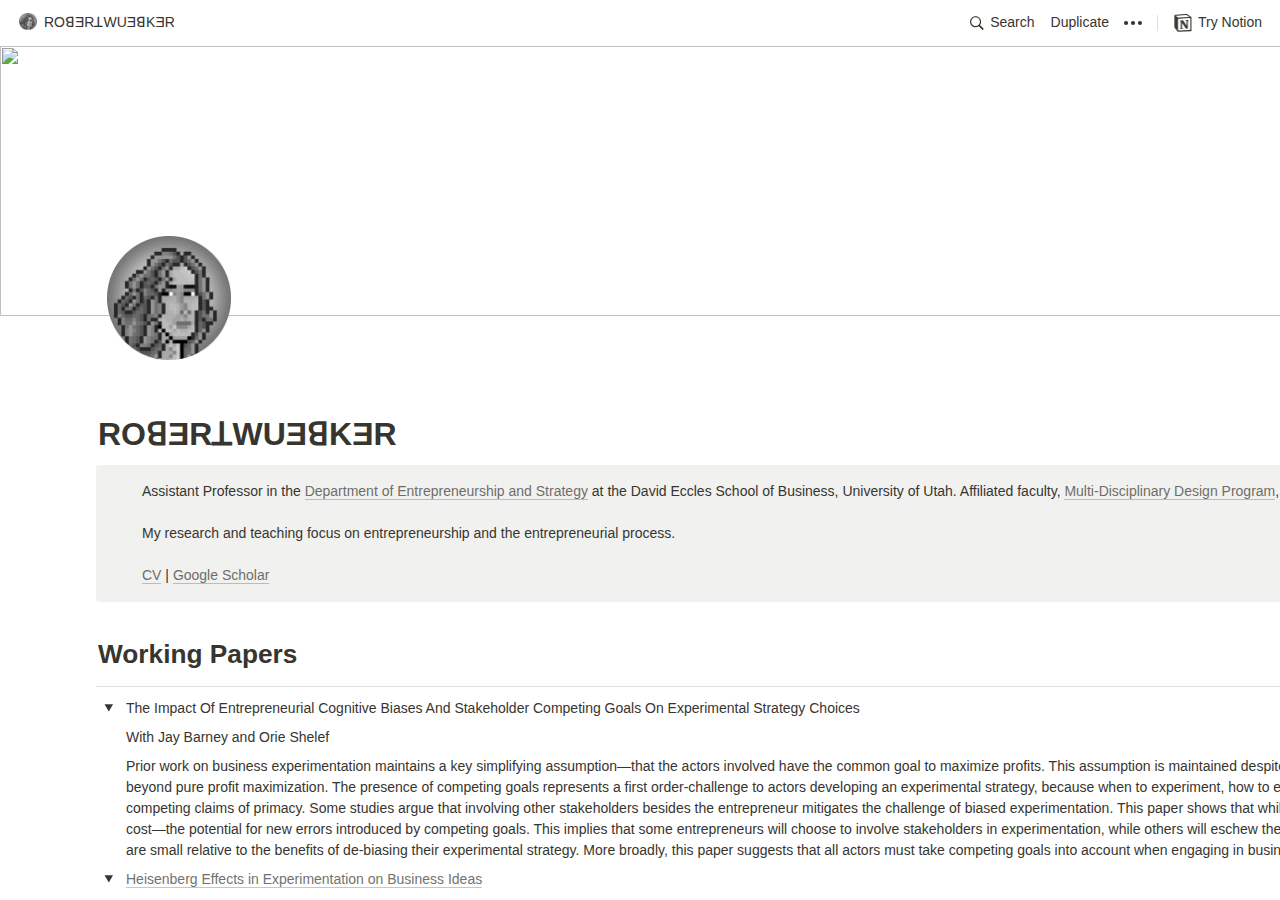
==== commit 5d29655c: "publish: Add files via upload" ====
--- a/index.html
+++ b/index.html
@@ -1,4 +1,4 @@
-<html class="notion-html"><head lang="en"><meta charset="utf-8"/><meta content="width=device-width,height=device-height,initial-scale=1,maximum-scale=1,user-scalable=no,viewport-fit=cover" name="viewport"/><title>ROꓭƎRꓕWUƎꓭKƎR</title><meta content="en_US" property="og:locale"/><link href="[data-uri]" rel="shortcut icon" type="image/x-icon"/><link href="/images/logo-ios.png" rel="apple-touch-icon"/><meta content="yes" name="apple-mobile-web-app-capable"/><meta content="telephone=no" name="format-detection"/><meta content="no" name="msapplication-tap-highlight"/><link href="e218a1aef6df86309cb95b61e446888efa3b0379.css" media="print" rel="stylesheet"/><link href="e1d809d762eeca23edf0cb31bb17bf3c703085f5.css" rel="stylesheet"/><link href="87cb8054003093194fca9e8b417296018cbffb68.css" rel="stylesheet"/></head><body class="notion-body"><style>body{background:#fff}body.dark{background:#191919}@keyframes startup-shimmer-animation{0%{transform:translateX(-100%) translateZ(0)}100%{transform:translateX(100%) translateZ(0)}}@keyframes startup-shimmer-fade-in{0%{opacity:0}100%{opacity:1}}@keyframes startup-spinner-rotate{0%{transform:rotate(0) translateZ(0)}100%{transform:rotate(360deg) translateZ(0)}}#initial-loading-spinner{position:fixed;height:100vh;width:100vw;z-index:-1;display:none;align-items:center;justify-content:center;opacity:.5}#initial-loading-spinner svg{height:24px;width:24px;animation:startup-spinner-rotate 1s linear infinite;transform-origin:center center;pointer-events:none}#skeleton{background:#fff;position:fixed;height:100vh;width:100vw;z-index:-1;display:none;overflow:hidden}#initial-loading-spinner.show,#skeleton.show{display:flex}body.dark #skeleton{background:#191919}.notion-front-page #skeleton,.notion-mobile #skeleton{display:none}#skeleton-sidebar{background-color:#fbfbfa;box-shadow:inset -1px 0 0 0 rgba(0,0,0,.025);display:flex;width:240px;flex-direction:column;padding:12px 14px;overflow:hidden}body.dark #skeleton-sidebar{background-color:#202020;box-shadow:inset -1px 0 0 0 rgba(255,255,255,.05)}#skeleton.isElectron #skeleton-sidebar{padding-top:46px}#skeleton .row{display:flex;margin-bottom:8px;align-items:center}#skeleton .row.fadein{animation:1s ease-in 0s 1 normal both running startup-shimmer-fade-in}#skeleton .chevron{width:12px;height:12px;display:block;margin-right:4px;fill:rgba(227,226,224,.5)}body.dark #skeleton .chevron{fill:#2f2f2f}.startup-shimmer{background:rgba(227,226,224,.5);overflow:hidden;position:relative}body.dark .startup-shimmer{background:#2f2f2f}.startup-shimmer::before{content:"";position:absolute;height:100%;width:100%;z-index:1;animation:1s linear infinite startup-shimmer-animation;background:linear-gradient(90deg,transparent 0,rgba(255,255,255,.4) 50%,transparent 100%)}body.dark .startup-shimmer::before{background:linear-gradient(90deg,transparent 0,rgba(86,86,86,.4) 50%,transparent 100%)}#skeleton .icon{width:20px;height:20px;border-radius:4px}#skeleton .text{height:10px;border-radius:10px}#skeleton .draggable{-webkit-app-region:drag;position:absolute;top:0;left:0;width:100%;height:36px;display:none}#skeleton.isElectron .draggable{display:block}</style><style id="scroll-properties">
+<html class="notion-html"><head lang="en"><meta charset="utf-8"/><meta content="width=device-width,height=device-height,initial-scale=1,maximum-scale=1,user-scalable=no,viewport-fit=cover" name="viewport"/><title>ROꓭƎRꓕWUƎꓭKƎR</title><meta content="en_US" property="og:locale"/><link href="[data-uri]" rel="shortcut icon" type="image/x-icon"/><link href="/images/logo-ios.png" rel="apple-touch-icon"/><meta content="yes" name="apple-mobile-web-app-capable"/><meta content="telephone=no" name="format-detection"/><meta content="no" name="msapplication-tap-highlight"/><link href="e218a1aef6df86309cb95b61e446888efa3b0379.css" media="print" rel="stylesheet"/><link href="e1d809d762eeca23edf0cb31bb17bf3c703085f5.css" rel="stylesheet"/><link href="4a8df744f45ae26521581648cc98801f2922ea28.css" rel="stylesheet"/></head><body class="notion-body"><style>body{background:#fff}body.dark{background:#191919}@keyframes startup-shimmer-animation{0%{transform:translateX(-100%) translateZ(0)}100%{transform:translateX(100%) translateZ(0)}}@keyframes startup-shimmer-fade-in{0%{opacity:0}100%{opacity:1}}@keyframes startup-spinner-rotate{0%{transform:rotate(0) translateZ(0)}100%{transform:rotate(360deg) translateZ(0)}}#initial-loading-spinner{position:fixed;height:100vh;width:100vw;z-index:-1;display:none;align-items:center;justify-content:center;opacity:.5}#initial-loading-spinner svg{height:24px;width:24px;animation:startup-spinner-rotate 1s linear infinite;transform-origin:center center;pointer-events:none}#skeleton{background:#fff;position:fixed;height:100vh;width:100vw;z-index:-1;display:none;overflow:hidden}#initial-loading-spinner.show,#skeleton.show{display:flex}body.dark #skeleton{background:#191919}.notion-front-page #skeleton,.notion-mobile #skeleton{display:none}#skeleton-sidebar{background-color:#fbfbfa;box-shadow:inset -1px 0 0 0 rgba(0,0,0,.025);display:flex;width:240px;flex-direction:column;padding:12px 14px;overflow:hidden}body.dark #skeleton-sidebar{background-color:#202020;box-shadow:inset -1px 0 0 0 rgba(255,255,255,.05)}#skeleton.isElectron #skeleton-sidebar{padding-top:46px}#skeleton .row{display:flex;margin-bottom:8px;align-items:center}#skeleton .row.fadein{animation:1s ease-in 0s 1 normal both running startup-shimmer-fade-in}#skeleton .chevron{width:12px;height:12px;display:block;margin-right:4px;fill:rgba(227,226,224,.5)}body.dark #skeleton .chevron{fill:#2f2f2f}.startup-shimmer{background:rgba(227,226,224,.5);overflow:hidden;position:relative}body.dark .startup-shimmer{background:#2f2f2f}.startup-shimmer::before{content:"";position:absolute;height:100%;width:100%;z-index:1;animation:1s linear infinite startup-shimmer-animation;background:linear-gradient(90deg,transparent 0,rgba(255,255,255,.4) 50%,transparent 100%)}body.dark .startup-shimmer::before{background:linear-gradient(90deg,transparent 0,rgba(86,86,86,.4) 50%,transparent 100%)}#skeleton .icon{width:20px;height:20px;border-radius:4px}#skeleton .text{height:10px;border-radius:10px}#skeleton .draggable{-webkit-app-region:drag;position:absolute;top:0;left:0;width:100%;height:36px;display:none}#skeleton.isElectron .draggable{display:block}</style><style id="scroll-properties">
 			::-webkit-scrollbar {
 				width: 10px;
 				height: 10px;
@@ -19,24 +19,24 @@
 
 My research and teaching focus on entrepreneurship and the entrepreneurial process.
 
-<a class="notion-link-token notion-focusable-token notion-enable-hover" data-token-index="7" href="https://www.dropbox.com/s/dn1y8qjit63d4h2/%23%20CV%20-%20rwuebker.pdf?dl=0" rel="noopener noreferrer" style="cursor:pointer;color:inherit;word-wrap:break-word;text-decoration:inherit" tabindex="0"><span class="link-annotation-68fb175a-7b1f-4d13-b289-500f4b550205--323769646" style="border-bottom:0.05em solid;border-color:rgba(55,53,47,0.4);opacity:0.7">CV</span></a> | <a class="notion-link-token notion-focusable-token notion-enable-hover" data-token-index="9" href="https://scholar.google.com/citations?user=xrdLKoIAAAAJ&amp;hl=en" rel="noopener noreferrer" style="cursor:pointer;color:inherit;word-wrap:break-word;text-decoration:inherit" tabindex="0"><span class="link-annotation-68fb175a-7b1f-4d13-b289-500f4b550205-1673211446" style="border-bottom:0.05em solid;border-color:rgba(55,53,47,0.4);opacity:0.7">Google Scholar</span></a></div></div></div></div></div><div class="notion-selectable notion-header-block" data-block-id="e42f8b7f-3642-403e-9f76-6d291a31a2dc" style="width: 100%; max-width: 1718px; margin-top: 2em; margin-bottom: 4px;"><div style="display: flex; width: 100%; color: inherit; fill: inherit;"><div contenteditable="false" data-content-editable-leaf="true" placeholder="Heading 1" spellcheck="true" style='max-width: 100%; width: 100%; white-space: pre-wrap; word-break: break-word; caret-color: rgb(55, 53, 47); padding: 3px 2px; font-family: ui-sans-serif, -apple-system, BlinkMacSystemFont, "Segoe UI", Helvetica, "Apple Color Emoji", Arial, sans-serif, "Segoe UI Emoji", "Segoe UI Symbol"; font-weight: 600; font-size: 1.875em; line-height: 1.3;'>Working Papers</div></div></div><div class="notion-selectable notion-divider-block" data-block-id="d2d59859-dc01-415c-847a-fb4ae6a36f77" style="width: 100%; max-width: 1718px; margin-top: 1px; margin-bottom: 1px;"><div class="notion-cursor-default" style="display: flex; align-items: center; justify-content: center; pointer-events: auto; width: 100%; height: 13px; flex: 0 0 auto; color: rgba(55, 53, 47, 0.16);"><div role="separator" style="width: 100%; height: 1px; visibility: visible; border-bottom: 1px solid rgba(55, 53, 47, 0.16);"></div></div></div><div class="notion-selectable notion-toggle-block" data-block-id="fd9c9d98-4d22-4434-8dc5-5b56d8480298" style="width: 100%; max-width: 1718px; margin-top: 1px; margin-bottom: 1px;"><div style="display: flex; align-items: flex-start; width: 100%; padding-left: 2px; color: inherit; fill: inherit;"><div class="pseudoSelection" contenteditable="false" data-content-editable-void="true" data-text-edit-side="start" style="user-select: none; --pseudoSelection--background:transparent; margin-right: 2px; width: 24px; display: flex; align-items: center; justify-content: center; flex-grow: 0; flex-shrink: 0; min-height: calc(1.5em + 3px + 3px); padding-right: 2px;"><div aria-label="Close" class="notion-selectable notion-toggle-block loconotion-toggle-button" loconotion-toggle-id="47aa5e56-0d53-480f-8f9f-ffd32f816d22" role="button" style="user-select: none; transition: background 20ms ease-in 0s; cursor: pointer; position: relative; display: flex; align-items: center; justify-content: center; width: 24px; height: 24px; border-radius: 3px;" tabindex="0"><svg class="triangle" style="width: 0.6875em; height: 0.6875em; display: block; fill: inherit; flex-shrink: 0; backface-visibility: hidden; transition: transform 200ms ease-out 0s; transform: rotateZ(180deg); opacity: 1;" viewBox="0 0 100 100"><polygon points="5.9,88.2 50,11.8 94.1,88.2 "></polygon></svg></div></div><div style="flex: 1 1 0px; min-width: 1px;"><div style="display: flex;"><div contenteditable="false" data-content-editable-leaf="true" placeholder="Toggle" spellcheck="true" style="max-width: 100%; width: 100%; white-space: pre-wrap; word-break: break-word; caret-color: rgb(55, 53, 47); padding: 3px 2px; text-align: left;">Experimental Strategy With Competing Goals</div></div><div class="loconotion-toggle-content" loconotion-toggle-id="47aa5e56-0d53-480f-8f9f-ffd32f816d22"><div style="display: flex; flex-direction: column;"><div class="notion-selectable notion-text-block" data-block-id="0031e78f-aeb8-4a5c-92ed-df5dbe1f63c1" style="width: 100%; max-width: 100%; margin-top: 2px; margin-bottom: 1px;"><div style="color: inherit; fill: inherit;"><div style="display: flex;"><div contenteditable="false" data-content-editable-leaf="true" placeholder=" " spellcheck="true" style="max-width: 100%; width: 100%; white-space: pre-wrap; word-break: break-word; caret-color: rgb(55, 53, 47); padding: 3px 2px;">With Jay Barney and Orie Shelef</div></div></div></div><div class="notion-selectable notion-text-block" data-block-id="a9a6add9-4a82-47a2-acf6-10084befebc2" style="width: 100%; max-width: 100%; margin-top: 1px; margin-bottom: 0px;"><div style="color: inherit; fill: inherit;"><div style="display: flex;"><div contenteditable="false" data-content-editable-leaf="true" placeholder=" " spellcheck="true" style="max-width: 100%; width: 100%; white-space: pre-wrap; word-break: break-word; caret-color: rgb(55, 53, 47); padding: 3px 2px;">Prior work on business experimentation maintains a key simplifying assumption—that the actors involved have the common goal to maximize profits. This assumption is maintained despite despite a vast literature showing that individuals and organizations have goals beyond pure profit maximization. The presence of competing goals represents a first order-challenge to actors developing an experimental strategy, because when to experiment, how to experiment, and what to do given the results of an experiment are subject to competing claims of primacy. Some studies argue that involving other stakeholders besides the entrepreneur mitigates the challenge of biased experimentation. This paper shows that while involving other stakeholders may sometimes reduce bias, this remedy comes at a cost—the potential for new errors introduced by competing goals. This implies that some entrepreneurs will choose to involve stakeholders in experimentation, while others will eschew them, inviting the imposition of other stakeholders only when the costs of goal alignment are small relative to the benefits of de-biasing their experimental strategy. More broadly, this paper suggests that all actors must take competing goals into account when engaging in business experimentation.</div></div></div></div></div></div></div></div></div><div class="notion-selectable notion-toggle-block" data-block-id="865d19b5-ae6d-4687-a8a6-d687a161712d" style="width: 100%; max-width: 1718px; margin-top: 1px; margin-bottom: 1px;"><div style="display: flex; align-items: flex-start; width: 100%; padding-left: 2px; color: inherit; fill: inherit;"><div class="pseudoSelection" contenteditable="false" data-content-editable-void="true" data-text-edit-side="start" style="user-select: none; --pseudoSelection--background:transparent; margin-right: 2px; width: 24px; display: flex; align-items: center; justify-content: center; flex-grow: 0; flex-shrink: 0; min-height: calc(1.5em + 3px + 3px); padding-right: 2px;"><div aria-label="Close" class="notion-selectable notion-toggle-block loconotion-toggle-button" loconotion-toggle-id="ddbbeba2-b513-4360-9c26-235073d37c96" role="button" style="user-select: none; transition: background 20ms ease-in 0s; cursor: pointer; position: relative; display: flex; align-items: center; justify-content: center; width: 24px; height: 24px; border-radius: 3px;" tabindex="0"><svg class="triangle" style="width: 0.6875em; height: 0.6875em; display: block; fill: inherit; flex-shrink: 0; backface-visibility: hidden; transition: transform 200ms ease-out 0s; transform: rotateZ(180deg); opacity: 1;" viewBox="0 0 100 100"><polygon points="5.9,88.2 50,11.8 94.1,88.2 "></polygon></svg></div></div><div style="flex: 1 1 0px; min-width: 1px;"><div style="display: flex;"><div contenteditable="false" data-content-editable-leaf="true" placeholder="Toggle" spellcheck="true" style="max-width: 100%; width: 100%; white-space: pre-wrap; word-break: break-word; caret-color: rgb(55, 53, 47); padding: 3px 2px; text-align: left;"><a class="notion-link-token notion-focusable-token notion-enable-hover" data-token-index="0" href="https://papers.ssrn.com/sol3/papers.cfm?abstract_id=3581255" rel="noopener noreferrer" style="cursor:pointer;color:inherit;word-wrap:break-word;text-decoration:inherit" tabindex="0"><span class="link-annotation-865d19b5-ae6d-4687-a8a6-d687a161712d--2068810662" style="border-bottom:0.05em solid;border-color:rgba(55,53,47,0.4);opacity:0.7">Heisenberg Effects in Experimentation on Business Ideas</span></a></div></div><div class="loconotion-toggle-content" loconotion-toggle-id="ddbbeba2-b513-4360-9c26-235073d37c96"><div style="display: flex; flex-direction: column;"><div class="notion-selectable notion-text-block" data-block-id="520e2815-9941-44c8-9477-88198f71273e" style="width: 100%; max-width: 100%; margin-top: 2px; margin-bottom: 1px;"><div style="color: inherit; fill: inherit;"><div style="display: flex;"><div contenteditable="false" data-content-editable-leaf="true" placeholder=" " spellcheck="true" style="max-width: 100%; width: 100%; white-space: pre-wrap; word-break: break-word; caret-color: rgb(55, 53, 47); padding: 3px 2px;">with Orie Shelef and Jay Barney</div></div></div></div><div class="notion-selectable notion-text-block" data-block-id="84075791-b6d3-4ce5-9183-925ba240d9f6" style="width: 100%; max-width: 100%; margin-top: 1px; margin-bottom: 0px;"><div style="color: inherit; fill: inherit;"><div style="display: flex;"><div contenteditable="false" data-content-editable-leaf="true" placeholder=" " spellcheck="true" style="max-width: 100%; width: 100%; white-space: pre-wrap; word-break: break-word; caret-color: rgb(55, 53, 47); padding: 3px 2px;">Much of the prior work on business experimentation assumes that the choice about when and how to experiment on a business idea is, ultimately, a trade-off between the cost of an experiment and the value of the information it reveals. This paper captures the possibility that experimentation can also change the value of an idea —Heisenberg effects—in a formal model. Heisenberg effects often overturn the recommendations of prior work about when and how to experiment. For example, prior work suggests that actors should experiment when an experiment is informative and low cost. Adding Heisenberg effects to the analysis suggests that, sometimes, rational actors will not engage in highly informative experiments that are also low cost—even choosing costly experiments that provide little to no information about the value of an idea. Prior work also offers guidance for selecting between experimental techniques, arguing that rational actors choose a technique that maximizes information and minimizes cost. Adding Heisenberg effects to the analysis suggests that, sometimes, rational actors will choose more costly and less informative experimental techniques in order to optimize the net impacts of Heisenberg effects associated with the experiment.</div></div></div></div></div></div></div></div></div><div class="notion-selectable notion-toggle-block" data-block-id="12154daa-9a22-4a94-87d4-3bfcb3e093f9" style="width: 100%; max-width: 1718px; margin-top: 1px; margin-bottom: 1px;"><div style="display: flex; align-items: flex-start; width: 100%; padding-left: 2px; color: inherit; fill: inherit;"><div class="pseudoSelection" contenteditable="false" data-content-editable-void="true" data-text-edit-side="start" style="user-select: none; --pseudoSelection--background:transparent; margin-right: 2px; width: 24px; display: flex; align-items: center; justify-content: center; flex-grow: 0; flex-shrink: 0; min-height: calc(1.5em + 3px + 3px); padding-right: 2px;"><div aria-label="Close" class="notion-selectable notion-toggle-block loconotion-toggle-button" loconotion-toggle-id="fb81d0db-4407-4f4d-a79f-028ae485f535" role="button" style="user-select: none; transition: background 20ms ease-in 0s; cursor: pointer; position: relative; display: flex; align-items: center; justify-content: center; width: 24px; height: 24px; border-radius: 3px;" tabindex="0"><svg class="triangle" style="width: 0.6875em; height: 0.6875em; display: block; fill: inherit; flex-shrink: 0; backface-visibility: hidden; transition: transform 200ms ease-out 0s; transform: rotateZ(180deg); opacity: 1;" viewBox="0 0 100 100"><polygon points="5.9,88.2 50,11.8 94.1,88.2 "></polygon></svg></div></div><div style="flex: 1 1 0px; min-width: 1px;"><div style="display: flex;"><div contenteditable="false" data-content-editable-leaf="true" placeholder="Toggle" spellcheck="true" style="max-width: 100%; width: 100%; white-space: pre-wrap; word-break: break-word; caret-color: rgb(55, 53, 47); padding: 3px 2px; text-align: left;"><a class="notion-link-token notion-focusable-token notion-enable-hover" data-token-index="0" href="https://papers.ssrn.com/sol3/papers.cfm?abstract_id=4122634" rel="noopener noreferrer" style="cursor:pointer;color:inherit;word-wrap:break-word;text-decoration:inherit" tabindex="0"><span class="link-annotation-12154daa-9a22-4a94-87d4-3bfcb3e093f9--1301331139" style="border-bottom:0.05em solid;border-color:rgba(55,53,47,0.4);opacity:0.7">Incumbent Incentives in Response to Entry</span></a></div></div><div class="loconotion-toggle-content" loconotion-toggle-id="fb81d0db-4407-4f4d-a79f-028ae485f535"><div style="display: flex; flex-direction: column;"><div class="notion-selectable notion-text-block" data-block-id="48947333-14e0-4df4-a1c5-4f99b34626d5" style="width: 100%; max-width: 100%; margin-top: 2px; margin-bottom: 1px;"><div style="color: inherit; fill: inherit;"><div style="display: flex;"><div contenteditable="false" data-content-editable-leaf="true" placeholder=" " spellcheck="true" style="max-width: 100%; width: 100%; white-space: pre-wrap; word-break: break-word; caret-color: rgb(55, 53, 47); padding: 3px 2px;">with Anita McGahan, Richard Saouma, and Orie Shelef</div></div></div></div><div class="notion-selectable notion-text-block" data-block-id="4f36ac21-4d88-4fbc-9ffa-5199de666564" style="width: 100%; max-width: 100%; margin-top: 1px; margin-bottom: 0px;"><div style="color: inherit; fill: inherit;"><div style="display: flex;"><div contenteditable="false" data-content-editable-leaf="true" placeholder=" " spellcheck="true" style="max-width: 100%; width: 100%; white-space: pre-wrap; word-break: break-word; caret-color: rgb(55, 53, 47); padding: 3px 2px;">Much of the prior work on incumbent responses to entry has a “time machine” flavor to it. Essentially, the field of strategy suggests that the best response for managers of incumbent firms facing new competition is to run it back and make better choices: a more flexible organizational form, more effective pre-emptive investments, et cetera. Insofar as academics consider the question of what a manager of an incumbent firm should do <span class="notion-enable-hover" data-token-index="1" style="font-style:italic">in the midst of competition</span> with a new entrant, the advice on offer remains mostly generic templates—attack, compete, ignore, retreat—with no clear guidance about how to choose between them. This paper develops a framework of responses available to incumbent firms facing a range of potential entrants, and details when each of these strategies will be more, or less, effective. Crucially, insights revealed from an analysis of the framework upend some of the recommendations found in prior work, and broaden the range of optimal responses by incumbent firms to entry.</div></div></div></div></div></div></div></div></div><div class="notion-selectable notion-toggle-block" data-block-id="15e10785-cfd9-456d-8cab-e94589c94c5a" style="width: 100%; max-width: 1718px; margin-top: 1px; margin-bottom: 1px;"><div style="display: flex; align-items: flex-start; width: 100%; padding-left: 2px; color: inherit; fill: inherit;"><div class="pseudoSelection" contenteditable="false" data-content-editable-void="true" data-text-edit-side="start" style="user-select: none; --pseudoSelection--background:transparent; margin-right: 2px; width: 24px; display: flex; align-items: center; justify-content: center; flex-grow: 0; flex-shrink: 0; min-height: calc(1.5em + 3px + 3px); padding-right: 2px;"><div aria-label="Close" class="notion-selectable notion-toggle-block loconotion-toggle-button" loconotion-toggle-id="d2d35cbc-df31-4c16-a0eb-e72e7e85d4e1" role="button" style="user-select: none; transition: background 20ms ease-in 0s; cursor: pointer; position: relative; display: flex; align-items: center; justify-content: center; width: 24px; height: 24px; border-radius: 3px;" tabindex="0"><svg class="triangle" style="width: 0.6875em; height: 0.6875em; display: block; fill: inherit; flex-shrink: 0; backface-visibility: hidden; transition: transform 200ms ease-out 0s; transform: rotateZ(180deg); opacity: 1;" viewBox="0 0 100 100"><polygon points="5.9,88.2 50,11.8 94.1,88.2 "></polygon></svg></div></div><div style="flex: 1 1 0px; min-width: 1px;"><div style="display: flex;"><div contenteditable="false" data-content-editable-leaf="true" placeholder="Toggle" spellcheck="true" style="max-width: 100%; width: 100%; white-space: pre-wrap; word-break: break-word; caret-color: rgb(55, 53, 47); padding: 3px 2px; text-align: left;"><a class="notion-link-token notion-focusable-token notion-enable-hover" data-token-index="0" href="https://papers.ssrn.com/sol3/papers.cfm?abstract_id=4220338" rel="noopener noreferrer" style="cursor:pointer;color:inherit;word-wrap:break-word;text-decoration:inherit" tabindex="0"><span class="link-annotation-15e10785-cfd9-456d-8cab-e94589c94c5a--1272764449" style="border-bottom:0.05em solid;border-color:rgba(55,53,47,0.4);opacity:0.7">Examining Resilient Psychosocial Function in a Series of Isolated Arctic Ski Expeditions</span></a></div></div><div class="loconotion-toggle-content" loconotion-toggle-id="d2d35cbc-df31-4c16-a0eb-e72e7e85d4e1"><div style="display: flex; flex-direction: column;"><div class="notion-selectable notion-text-block" data-block-id="3a973bef-bb4e-499b-a023-20d07bdeac22" style="width: 100%; max-width: 100%; margin-top: 2px; margin-bottom: 1px;"><div style="color: inherit; fill: inherit;"><div style="display: flex;"><div contenteditable="false" data-content-editable-leaf="true" placeholder=" " spellcheck="true" style="max-width: 100%; width: 100%; white-space: pre-wrap; word-break: break-word; caret-color: rgb(55, 53, 47); padding: 3px 2px;">with Nathan Smith, Louisa Bostock, Emma Barrett, Gro Sandal, and Marc Jones</div></div></div></div><div class="notion-selectable notion-text-block" data-block-id="38d7b2c0-5cbd-4cc4-9a03-da0588c9b700" style="width: 100%; max-width: 100%; margin-top: 1px; margin-bottom: 0px;"><div style="color: inherit; fill: inherit;"><div style="display: flex;"><div contenteditable="false" data-content-editable-leaf="true" placeholder=" " spellcheck="true" style="max-width: 100%; width: 100%; white-space: pre-wrap; word-break: break-word; caret-color: rgb(55, 53, 47); padding: 3px 2px;">Expedition success requires that individuals and teams respond resiliently to the environmental, psychological, and social demands they face. Although some prior studies have discussed resilience in the context of extreme expedition activities there has been limited empirical work examining resilience in these settings. This study examines profiles of resilient function in seven individuals across three expeditions in the High Arctic. Using a structured daily diary, participants reported experiences of physical health, affect, team cohesion, and performance along with potential explanatory factors including sleep, stress appraisals, events, and the use of coping strategies. Notable intra- and inter-individual variability was observed in daily reports, and several significant relationships were found between markers of resilient physical and psychosocial function and potential explanatory factors. Overall, this study offers a unique, theoretically informed approach to the study of resilient functioning in extreme environments—moving beyond an abstract account of resilience in expedition settings by testing the relationship between daily events, coping strategies, reports of physical and psychological health, and resilient function.</div></div></div></div></div></div></div></div></div><div class="notion-selectable notion-header-block" data-block-id="1c01a519-cb57-411e-9465-e02e81e97356" style="width: 100%; max-width: 1718px; margin-top: 2em; margin-bottom: 4px;"><div style="display: flex; width: 100%; color: inherit; fill: inherit;"><div contenteditable="false" data-content-editable-leaf="true" placeholder="Heading 1" spellcheck="true" style='max-width: 100%; width: 100%; white-space: pre-wrap; word-break: break-word; caret-color: rgb(55, 53, 47); padding: 3px 2px; font-family: ui-sans-serif, -apple-system, BlinkMacSystemFont, "Segoe UI", Helvetica, "Apple Color Emoji", Arial, sans-serif, "Segoe UI Emoji", "Segoe UI Symbol"; font-weight: 600; font-size: 1.875em; line-height: 1.3;'>Publications</div></div></div><div class="notion-selectable notion-divider-block" data-block-id="54826b67-6822-4757-8451-93b7060ae89f" style="width: 100%; max-width: 1718px; margin-top: 1px; margin-bottom: 1px;"><div class="notion-cursor-default" style="display: flex; align-items: center; justify-content: center; pointer-events: auto; width: 100%; height: 13px; flex: 0 0 auto; color: rgba(55, 53, 47, 0.16);"><div role="separator" style="width: 100%; height: 1px; visibility: visible; border-bottom: 1px solid rgba(55, 53, 47, 0.16);"></div></div></div><div class="notion-selectable notion-toggle-block" data-block-id="0de168bb-4f89-406e-af9a-0d82dd73d820" style="width: 100%; max-width: 1718px; margin-top: 1px; margin-bottom: 1px;"><div style="display: flex; align-items: flex-start; width: 100%; padding-left: 2px; color: inherit; fill: inherit;"><div class="pseudoSelection" contenteditable="false" data-content-editable-void="true" data-text-edit-side="start" style="user-select: none; --pseudoSelection--background:transparent; margin-right: 2px; width: 24px; display: flex; align-items: center; justify-content: center; flex-grow: 0; flex-shrink: 0; min-height: calc(1.5em + 3px + 3px); padding-right: 2px;"><div aria-label="Close" class="notion-selectable notion-toggle-block loconotion-toggle-button" loconotion-toggle-id="cd2857e2-2c8f-47c7-8a9c-afd1e2e650bf" role="button" style="user-select: none; transition: background 20ms ease-in 0s; cursor: pointer; position: relative; display: flex; align-items: center; justify-content: center; width: 24px; height: 24px; border-radius: 3px;" tabindex="0"><svg class="triangle" style="width: 0.6875em; height: 0.6875em; display: block; fill: inherit; flex-shrink: 0; backface-visibility: hidden; transition: transform 200ms ease-out 0s; transform: rotateZ(180deg); opacity: 1;" viewBox="0 0 100 100"><polygon points="5.9,88.2 50,11.8 94.1,88.2 "></polygon></svg></div></div><div style="flex: 1 1 0px; min-width: 1px;"><div style="display: flex;"><div contenteditable="false" data-content-editable-leaf="true" placeholder="Toggle" spellcheck="true" style="max-width: 100%; width: 100%; white-space: pre-wrap; word-break: break-word; caret-color: rgb(55, 53, 47); padding: 3px 2px; text-align: left;"><a class="notion-link-token notion-focusable-token notion-enable-hover" data-token-index="0" href="https://papers.ssrn.com/sol3/papers.cfm?abstract_id=3917981" rel="noopener noreferrer" style="cursor:pointer;color:inherit;word-wrap:break-word;text-decoration:inherit" tabindex="0"><span class="link-annotation-0de168bb-4f89-406e-af9a-0d82dd73d820--1960573143" style="border-bottom:0.05em solid;border-color:rgba(55,53,47,0.4);opacity:0.7">The Theory-Based View: Entrepreneurial Microfoundations, Resources, and Choices</span></a></div></div><div class="loconotion-toggle-content" loconotion-toggle-id="cd2857e2-2c8f-47c7-8a9c-afd1e2e650bf"><div style="display: flex; flex-direction: column;"><div class="notion-selectable notion-text-block" data-block-id="07e3e7c8-c3e2-433d-986c-5b5ffeac4872" style="width: 100%; max-width: 100%; margin-top: 2px; margin-bottom: 1px;"><div style="color: inherit; fill: inherit;"><div style="display: flex;"><div contenteditable="false" data-content-editable-leaf="true" placeholder=" " spellcheck="true" style="max-width: 100%; width: 100%; white-space: pre-wrap; word-break: break-word; caret-color: rgb(55, 53, 47); padding: 3px 2px;">with Todd Zenger and Teppo Felin
-<span class="notion-enable-hover" data-token-index="1" style="font-style:italic;font-weight:600">Strategic Management Journal</span></div></div></div></div><div class="notion-selectable notion-text-block" data-block-id="e9b18314-aa31-422f-b607-4bce1b755e78" style="width: 100%; max-width: 100%; margin-top: 1px; margin-bottom: 0px;"><div style="color: inherit; fill: inherit;"><div style="display: flex;"><div contenteditable="false" data-content-editable-leaf="true" placeholder=" " spellcheck="true" style="max-width: 100%; width: 100%; white-space: pre-wrap; word-break: break-word; caret-color: rgb(55, 53, 47); padding: 3px 2px;">We build on the theory-based view and highlight how an entrepreneur’s theory can enable the creation of value. We point to three types of theories: theories of resource arbitrage, resource recombination, or resource investment that specializes resources to particular uses. However, possessing a unique theory is not enough. The realization of an entrepreneur’s theory is contingent on matching it with the right organizational and governance-related choices. Entrepreneurs must make consequential decisions about protecting intellectual property, running experiments, acquiring resources, composing teams, and securing financing. We develop a contingent approach that enables entrepreneurs to match their theory of value with the appropriate forms of action, thereby providing entrepreneurs with a level of guidance to downstream choices that the current literature fails to provide.</div></div></div></div></div></div></div></div></div><div class="notion-selectable notion-toggle-block" data-block-id="de187609-887c-4002-838a-fb6c44d23b8a" style="width: 100%; max-width: 1718px; margin-top: 1px; margin-bottom: 1px;"><div style="display: flex; align-items: flex-start; width: 100%; padding-left: 2px; color: inherit; fill: inherit;"><div class="pseudoSelection" contenteditable="false" data-content-editable-void="true" data-text-edit-side="start" style="user-select: none; --pseudoSelection--background:transparent; margin-right: 2px; width: 24px; display: flex; align-items: center; justify-content: center; flex-grow: 0; flex-shrink: 0; min-height: calc(1.5em + 3px + 3px); padding-right: 2px;"><div aria-label="Close" class="notion-selectable notion-toggle-block loconotion-toggle-button" loconotion-toggle-id="1124d4c0-e8d3-4719-9505-15de1e162151" role="button" style="user-select: none; transition: background 20ms ease-in 0s; cursor: pointer; position: relative; display: flex; align-items: center; justify-content: center; width: 24px; height: 24px; border-radius: 3px;" tabindex="0"><svg class="triangle" style="width: 0.6875em; height: 0.6875em; display: block; fill: inherit; flex-shrink: 0; backface-visibility: hidden; transition: transform 200ms ease-out 0s; transform: rotateZ(180deg); opacity: 1;" viewBox="0 0 100 100"><polygon points="5.9,88.2 50,11.8 94.1,88.2 "></polygon></svg></div></div><div style="flex: 1 1 0px; min-width: 1px;"><div style="display: flex;"><div contenteditable="false" data-content-editable-leaf="true" placeholder="Toggle" spellcheck="true" style="max-width: 100%; width: 100%; white-space: pre-wrap; word-break: break-word; caret-color: rgb(55, 53, 47); padding: 3px 2px; text-align: left;"><a class="notion-link-token notion-focusable-token notion-enable-hover" data-token-index="0" href="https://papers.ssrn.com/sol3/papers.cfm?abstract_id=3912917" rel="noopener noreferrer" style="cursor:pointer;color:inherit;word-wrap:break-word;text-decoration:inherit" tabindex="0"><span class="link-annotation-de187609-887c-4002-838a-fb6c44d23b8a--1960722309" style="border-bottom:0.05em solid;border-color:rgba(55,53,47,0.4);opacity:0.7">Entrepreneurial Teams and Individual Well-Being</span></a></div></div><div class="loconotion-toggle-content" loconotion-toggle-id="1124d4c0-e8d3-4719-9505-15de1e162151"><div style="display: flex; flex-direction: column;"><div class="notion-selectable notion-text-block" data-block-id="d44307c5-1cdd-4c86-a22d-5090fd7242b4" style="width: 100%; max-width: 100%; margin-top: 2px; margin-bottom: 1px;"><div style="color: inherit; fill: inherit;"><div style="display: flex;"><div contenteditable="false" data-content-editable-leaf="true" placeholder=" " spellcheck="true" style="max-width: 100%; width: 100%; white-space: pre-wrap; word-break: break-word; caret-color: rgb(55, 53, 47); padding: 3px 2px;">with Nathan Smith and Jana Thiel
-<span class="notion-enable-hover" data-token-index="1" style="font-style:italic;font-weight:600">Revue de l'Entrepreneuriat</span></div></div></div></div><div class="notion-selectable notion-text-block" data-block-id="310cdb2c-6c45-4f99-8447-5e143794f66e" style="width: 100%; max-width: 100%; margin-top: 1px; margin-bottom: 0px;"><div style="color: inherit; fill: inherit;"><div style="display: flex;"><div contenteditable="false" data-content-editable-leaf="true" placeholder=" " spellcheck="true" style="max-width: 100%; width: 100%; white-space: pre-wrap; word-break: break-word; caret-color: rgb(55, 53, 47); padding: 3px 2px;">Why do some individuals thrive during the process of new venture creation, while others experience the dark side of entrepreneurship? Building on self-determination theory and recent research on extreme teams, this paper argues that team dynamics are a critical, but relatively understudied, input to individual well-being in entrepreneurial settings. Entrepreneurship is most often a team sport, and this paper contributes to a growing literature on entrepreneurial well-being by exploring how individual self-regulation strategies and team dynamics interact to sculpt entrepreneurial outcomes.</div></div></div></div></div></div></div></div></div><div class="notion-selectable notion-toggle-block" data-block-id="c6b0d9aa-b877-4ec9-9046-a81c7c2f3d0d" style="width: 100%; max-width: 1718px; margin-top: 1px; margin-bottom: 1px;"><div style="display: flex; align-items: flex-start; width: 100%; padding-left: 2px; color: inherit; fill: inherit;"><div class="pseudoSelection" contenteditable="false" data-content-editable-void="true" data-text-edit-side="start" style="user-select: none; --pseudoSelection--background:transparent; margin-right: 2px; width: 24px; display: flex; align-items: center; justify-content: center; flex-grow: 0; flex-shrink: 0; min-height: calc(1.5em + 3px + 3px); padding-right: 2px;"><div aria-label="Close" class="notion-selectable notion-toggle-block loconotion-toggle-button" loconotion-toggle-id="1f9d3909-36a6-42cb-9e25-ecd8434dfc59" role="button" style="user-select: none; transition: background 20ms ease-in 0s; cursor: pointer; position: relative; display: flex; align-items: center; justify-content: center; width: 24px; height: 24px; border-radius: 3px;" tabindex="0"><svg class="triangle" style="width: 0.6875em; height: 0.6875em; display: block; fill: inherit; flex-shrink: 0; backface-visibility: hidden; transition: transform 200ms ease-out 0s; transform: rotateZ(180deg); opacity: 1;" viewBox="0 0 100 100"><polygon points="5.9,88.2 50,11.8 94.1,88.2 "></polygon></svg></div></div><div style="flex: 1 1 0px; min-width: 1px;"><div style="display: flex;"><div contenteditable="false" data-content-editable-leaf="true" placeholder="Toggle" spellcheck="true" style="max-width: 100%; width: 100%; white-space: pre-wrap; word-break: break-word; caret-color: rgb(55, 53, 47); padding: 3px 2px; text-align: left;"><a class="notion-link-token notion-focusable-token notion-enable-hover" data-token-index="0" href="https://papers.ssrn.com/sol3/papers.cfm?abstract_id=4198483" rel="noopener noreferrer" style="cursor:pointer;color:inherit;word-wrap:break-word;text-decoration:inherit" tabindex="0"><span class="link-annotation-c6b0d9aa-b877-4ec9-9046-a81c7c2f3d0d--1294689514" style="border-bottom:0.05em solid;border-color:rgba(55,53,47,0.4);opacity:0.7">Off-World Mental Health: Designing Well-Being Supportive Technologies For Deep Space Exploration</span></a></div></div><div class="loconotion-toggle-content" loconotion-toggle-id="1f9d3909-36a6-42cb-9e25-ecd8434dfc59"><div style="display: flex; flex-direction: column;"><div class="notion-selectable notion-text-block" data-block-id="dd55a213-da92-4427-a25e-c9ab965c786a" style="width: 100%; max-width: 100%; margin-top: 2px; margin-bottom: 1px;"><div style="color: inherit; fill: inherit;"><div style="display: flex;"><div contenteditable="false" data-content-editable-leaf="true" placeholder=" " spellcheck="true" style="max-width: 100%; width: 100%; white-space: pre-wrap; word-break: break-word; caret-color: rgb(55, 53, 47); padding: 3px 2px;">with Nathan Smith, Dorian Peters, Caroline Jay, Emma Barrett, and Gro Sandal
-<span class="notion-enable-hover" data-token-index="1" style="font-style:italic;font-weight:600">JMIR Formative Research</span></div></div></div></div><div class="notion-selectable notion-text-block" data-block-id="aa5bf290-433f-49ff-b16c-7034fccd1e2f" style="width: 100%; max-width: 100%; margin-top: 1px; margin-bottom: 0px;"><div style="color: inherit; fill: inherit;"><div style="display: flex;"><div contenteditable="false" data-content-editable-leaf="true" placeholder=" " spellcheck="true" style="max-width: 100%; width: 100%; white-space: pre-wrap; word-break: break-word; caret-color: rgb(55, 53, 47); padding: 3px 2px;">During future long duration space exploration missions, humans will be exposed to combinations of extreme physical, psychological, and interpersonal demands. These demands create risks for safety, performance, health, and wellbeing of both individuals and crew. The communication latency in deep space means that explorers will increasingly have to operate independently and take responsibility for their own self-care and self-management. At present, several research programs are focused on developing and testing digital technologies and countermeasures that support the effective functioning of deep space crews. Although promising, these initiatives have been stimulated mostly by technological opportunity rather than cogent theory. In this paper, we argue that digital technologies developed for spaceflight should be informed by wellbeing supportive design principles and be cognizant of broader conversations around the development and use of digital health applications, especially pertaining to issues of autonomy, privacy, and trust. These issues are important for designing potentially mission critical health technologies and may be determining factors in the safe and successful completion of future off-world endeavors.</div></div></div></div></div></div></div></div></div><div class="notion-selectable notion-toggle-block" data-block-id="59fbfe8a-9ac8-4aba-bbc9-f16646c99d02" style="width: 100%; max-width: 1718px; margin-top: 1px; margin-bottom: 1px;"><div style="display: flex; align-items: flex-start; width: 100%; padding-left: 2px; color: inherit; fill: inherit;"><div class="pseudoSelection" contenteditable="false" data-content-editable-void="true" data-text-edit-side="start" style="user-select: none; --pseudoSelection--background:transparent; margin-right: 2px; width: 24px; display: flex; align-items: center; justify-content: center; flex-grow: 0; flex-shrink: 0; min-height: calc(1.5em + 3px + 3px); padding-right: 2px;"><div aria-label="Close" class="notion-selectable notion-toggle-block loconotion-toggle-button" loconotion-toggle-id="648ae092-555f-4678-8309-d676dbaa6ac8" role="button" style="user-select: none; transition: background 20ms ease-in 0s; cursor: pointer; position: relative; display: flex; align-items: center; justify-content: center; width: 24px; height: 24px; border-radius: 3px;" tabindex="0"><svg class="triangle" style="width: 0.6875em; height: 0.6875em; display: block; fill: inherit; flex-shrink: 0; backface-visibility: hidden; transition: transform 200ms ease-out 0s; transform: rotateZ(180deg); opacity: 1;" viewBox="0 0 100 100"><polygon points="5.9,88.2 50,11.8 94.1,88.2 "></polygon></svg></div></div><div style="flex: 1 1 0px; min-width: 1px;"><div style="display: flex;"><div contenteditable="false" data-content-editable-leaf="true" placeholder="Toggle" spellcheck="true" style="max-width: 100%; width: 100%; white-space: pre-wrap; word-break: break-word; caret-color: rgb(55, 53, 47); padding: 3px 2px; text-align: left;"><a class="notion-link-token notion-focusable-token notion-enable-hover" data-token-index="0" href="https://www.sciencedirect.com/science/article/pii/S0148296321006536" rel="noopener noreferrer" style="cursor:pointer;color:inherit;word-wrap:break-word;text-decoration:inherit" tabindex="0"><span class="link-annotation-59fbfe8a-9ac8-4aba-bbc9-f16646c99d02-357862469" style="border-bottom:0.05em solid;border-color:rgba(55,53,47,0.4);opacity:0.7">Is a Reputation for Misconduct Harmful? Evidence from Corporate Venture Capital</span></a></div></div><div class="loconotion-toggle-content" loconotion-toggle-id="648ae092-555f-4678-8309-d676dbaa6ac8"><div style="display: flex; flex-direction: column;"><div class="notion-selectable notion-text-block" data-block-id="641e7d82-5420-47fb-91e7-5e0daafe61b1" style="width: 100%; max-width: 100%; margin-top: 2px; margin-bottom: 1px;"><div style="color: inherit; fill: inherit;"><div style="display: flex;"><div contenteditable="false" data-content-editable-leaf="true" placeholder=" " spellcheck="true" style="max-width: 100%; width: 100%; white-space: pre-wrap; word-break: break-word; caret-color: rgb(55, 53, 47); padding: 3px 2px;">with Sergey Anhokin, William Schulze, and Todd Morgan
-<span class="notion-enable-hover" data-token-index="1" style="font-style:italic;font-weight:600">Journal of Business Research</span></div></div></div></div><div class="notion-selectable notion-text-block" data-block-id="e4ae80ee-f651-4726-86aa-500b0ed3e815" style="width: 100%; max-width: 100%; margin-top: 1px; margin-bottom: 0px;"><div style="color: inherit; fill: inherit;"><div style="display: flex;"><div contenteditable="false" data-content-editable-leaf="true" placeholder=" " spellcheck="true" style="max-width: 100%; width: 100%; white-space: pre-wrap; word-break: break-word; caret-color: rgb(55, 53, 47); padding: 3px 2px;">This paper explores how three distinct types of reputation—experience, involvement, and misconduct—influence a corporate venture capital firm’s ability to attract potential investments. Combining data on corporate venture capital firms with detailed information about lawsuits filed against those firms, we find that in our sample of corporate venture capital firms and startups the relationship between a firm’s reputation and performance is much more nuanced than prior work suggests. Perhaps the biggest surprise of this study is the positive effect of a reputation for misconduct on the ability of the corporate venture capital firm to attract promising startups. Being implicated in legal disputes seems to raise the profile of the corporate venture capital firm, increasing the number of potential investments it sees.</div></div></div></div></div></div></div></div></div><div class="notion-selectable notion-toggle-block" data-block-id="25afffb9-d386-4160-b8cd-0e5fcb5618b9" style="width: 100%; max-width: 1718px; margin-top: 1px; margin-bottom: 1px;"><div style="display: flex; align-items: flex-start; width: 100%; padding-left: 2px; color: inherit; fill: inherit;"><div class="pseudoSelection" contenteditable="false" data-content-editable-void="true" data-text-edit-side="start" style="user-select: none; --pseudoSelection--background:transparent; margin-right: 2px; width: 24px; display: flex; align-items: center; justify-content: center; flex-grow: 0; flex-shrink: 0; min-height: calc(1.5em + 3px + 3px); padding-right: 2px;"><div aria-label="Close" class="notion-selectable notion-toggle-block loconotion-toggle-button" loconotion-toggle-id="d901dcc9-d06a-4a5f-9112-dd1319307efc" role="button" style="user-select: none; transition: background 20ms ease-in 0s; cursor: pointer; position: relative; display: flex; align-items: center; justify-content: center; width: 24px; height: 24px; border-radius: 3px;" tabindex="0"><svg class="triangle" style="width: 0.6875em; height: 0.6875em; display: block; fill: inherit; flex-shrink: 0; backface-visibility: hidden; transition: transform 200ms ease-out 0s; transform: rotateZ(180deg); opacity: 1;" viewBox="0 0 100 100"><polygon points="5.9,88.2 50,11.8 94.1,88.2 "></polygon></svg></div></div><div style="flex: 1 1 0px; min-width: 1px;"><div style="display: flex;"><div contenteditable="false" data-content-editable-leaf="true" placeholder="Toggle" spellcheck="true" style="max-width: 100%; width: 100%; white-space: pre-wrap; word-break: break-word; caret-color: rgb(55, 53, 47); padding: 3px 2px; text-align: left;"><a class="notion-link-token notion-focusable-token notion-enable-hover" data-token-index="0" href="https://academic.oup.com/icc/article/30/4/905/6304974?login=true" rel="noopener noreferrer" style="cursor:pointer;color:inherit;word-wrap:break-word;text-decoration:inherit" tabindex="0"><span class="link-annotation-25afffb9-d386-4160-b8cd-0e5fcb5618b9--1077344479" style="border-bottom:0.05em solid;border-color:rgba(55,53,47,0.4);opacity:0.7">Evaluating an Organizational Innovation: Evidence From the Conglomerate Merger Wave</span></a></div></div><div class="loconotion-toggle-content" loconotion-toggle-id="d901dcc9-d06a-4a5f-9112-dd1319307efc"><div style="display: flex; flex-direction: column;"><div class="notion-selectable notion-text-block" data-block-id="5b95a5e3-a4e7-4ffa-8625-d1e3b674d438" style="width: 100%; max-width: 100%; margin-top: 2px; margin-bottom: 1px;"><div style="color: inherit; fill: inherit;"><div style="display: flex;"><div contenteditable="false" data-content-editable-leaf="true" placeholder=" " spellcheck="true" style="max-width: 100%; width: 100%; white-space: pre-wrap; word-break: break-word; caret-color: rgb(55, 53, 47); padding: 3px 2px;">with Peter Klein, Mo Chen, and Kathrin Zoeller
-<span class="notion-enable-hover" data-token-index="1" style="font-style:italic;font-weight:600">Industrial and Corporate Change</span></div></div></div></div><div class="notion-selectable notion-text-block" data-block-id="fdec44b2-a6b4-465b-8318-12103b96753c" style="width: 100%; max-width: 100%; margin-top: 1px; margin-bottom: 0px;"><div style="color: inherit; fill: inherit;"><div style="display: flex;"><div contenteditable="false" data-content-editable-leaf="true" placeholder=" " spellcheck="true" style="max-width: 100%; width: 100%; white-space: pre-wrap; word-break: break-word; caret-color: rgb(55, 53, 47); padding: 3px 2px;">At inception, every new organizational form is an innovation, and its value is largely unknown. How do we assess the value of new forms of economic organization? This paper applies an experimental-learning framework to explore how capital markets evaluate an organizational innovation using the conglomerate merger wave in the late 1960s and 1970s as an empirical setting. Results suggest that the initial market popularity of conglomerates, followed by their rapid decline, is indicative of investors attempting to determine the value of a new organizational form. We show that over time, investors systematically updated their beliefs about the value of the conglomerate form as a whole based on new information—positive and negative—about the largest and most newsworthy conglomerates. Our results suggest that financial market participants make judgements not only about specific companies, but about organizational structure itself.</div></div></div></div></div></div></div></div></div><div class="notion-selectable notion-toggle-block" data-block-id="959a5275-7b8c-4844-ac9c-d206dd799709" style="width: 100%; max-width: 1718px; margin-top: 1px; margin-bottom: 1px;"><div style="display: flex; align-items: flex-start; width: 100%; padding-left: 2px; color: inherit; fill: inherit;"><div class="pseudoSelection" contenteditable="false" data-content-editable-void="true" data-text-edit-side="start" style="user-select: none; --pseudoSelection--background:transparent; margin-right: 2px; width: 24px; display: flex; align-items: center; justify-content: center; flex-grow: 0; flex-shrink: 0; min-height: calc(1.5em + 3px + 3px); padding-right: 2px;"><div aria-label="Close" class="notion-selectable notion-toggle-block loconotion-toggle-button" loconotion-toggle-id="b501dc0a-3a23-435b-8886-9f47479a0c23" role="button" style="user-select: none; transition: background 20ms ease-in 0s; cursor: pointer; position: relative; display: flex; align-items: center; justify-content: center; width: 24px; height: 24px; border-radius: 3px;" tabindex="0"><svg class="triangle" style="width: 0.6875em; height: 0.6875em; display: block; fill: inherit; flex-shrink: 0; backface-visibility: hidden; transition: transform 200ms ease-out 0s; transform: rotateZ(180deg); opacity: 1;" viewBox="0 0 100 100"><polygon points="5.9,88.2 50,11.8 94.1,88.2 "></polygon></svg></div></div><div style="flex: 1 1 0px; min-width: 1px;"><div style="display: flex;"><div contenteditable="false" data-content-editable-leaf="true" placeholder="Toggle" spellcheck="true" style="max-width: 100%; width: 100%; white-space: pre-wrap; word-break: break-word; caret-color: rgb(55, 53, 47); padding: 3px 2px; text-align: left;"><a class="notion-link-token notion-focusable-token notion-enable-hover" data-token-index="0" href="https://onlinelibrary.wiley.com/doi/full/10.1002/mde.3450" rel="noopener noreferrer" style="cursor:pointer;color:inherit;word-wrap:break-word;text-decoration:inherit" tabindex="0"><span class="link-annotation-959a5275-7b8c-4844-ac9c-d206dd799709--1643576057" style="border-bottom:0.05em solid;border-color:rgba(55,53,47,0.4);opacity:0.7">The More Things Change, the More They Stay the Same: Firm Demand-Side Responses to Economic Shocks</span></a></div></div><div class="loconotion-toggle-content" loconotion-toggle-id="b501dc0a-3a23-435b-8886-9f47479a0c23"><div style="display: flex; flex-direction: column;"><div class="notion-selectable notion-text-block" data-block-id="d71aea7f-f3f4-46e3-bc55-10b4c8fa5e80" style="width: 100%; max-width: 100%; margin-top: 2px; margin-bottom: 1px;"><div style="color: inherit; fill: inherit;"><div style="display: flex;"><div contenteditable="false" data-content-editable-leaf="true" placeholder=" " spellcheck="true" style="max-width: 100%; width: 100%; white-space: pre-wrap; word-break: break-word; caret-color: rgb(55, 53, 47); padding: 3px 2px;">with Erik Knudsen, Bram Timmermans, and Lasse Lien
-<span class="notion-enable-hover" data-token-index="1" style="font-style:italic;font-weight:600">Managerial and Decision Economics</span></div></div></div></div><div class="notion-selectable notion-text-block" data-block-id="e8a36b57-fb27-40d4-a074-80f0567f57b1" style="width: 100%; max-width: 100%; margin-top: 1px; margin-bottom: 0px;"><div style="color: inherit; fill: inherit;"><div style="display: flex;"><div contenteditable="false" data-content-editable-leaf="true" placeholder=" " spellcheck="true" style="max-width: 100%; width: 100%; white-space: pre-wrap; word-break: break-word; caret-color: rgb(55, 53, 47); padding: 3px 2px;">How firms should optimally respond to economic crises, in particular sudden reductions in demand, is a question both scholars and managers care about. This paper leverages a unique survey of Norwegian firms during the 2008 recession to better understand how firms with different capabilities and operating in different contexts develop their strategic responses to demand shocks. While some prior work has isolated and studied a particular type of response to a recession, a central contribution of this paper is the joint consideration of the broad portfolio of possible responses, and how and why firms choose between those responses. Our analysis offers insight into the heterogeneity of firm responses to an economic crisis, and important antecedents such as firm-specific capabilities that drive those decisions.</div></div></div></div></div></div></div></div></div><div class="notion-selectable notion-toggle-block" data-block-id="32eeb63b-9f15-4f0e-a218-8c7053a285c5" style="width: 100%; max-width: 1718px; margin-top: 1px; margin-bottom: 1px;"><div style="display: flex; align-items: flex-start; width: 100%; padding-left: 2px; color: inherit; fill: inherit;"><div class="pseudoSelection" contenteditable="false" data-content-editable-void="true" data-text-edit-side="start" style="user-select: none; --pseudoSelection--background:transparent; margin-right: 2px; width: 24px; display: flex; align-items: center; justify-content: center; flex-grow: 0; flex-shrink: 0; min-height: calc(1.5em + 3px + 3px); padding-right: 2px;"><div aria-label="Close" class="notion-selectable notion-toggle-block loconotion-toggle-button" loconotion-toggle-id="e02e5a10-06b0-4bdf-a54a-fe868f8487d5" role="button" style="user-select: none; transition: background 20ms ease-in 0s; cursor: pointer; position: relative; display: flex; align-items: center; justify-content: center; width: 24px; height: 24px; border-radius: 3px;" tabindex="0"><svg class="triangle" style="width: 0.6875em; height: 0.6875em; display: block; fill: inherit; flex-shrink: 0; backface-visibility: hidden; transition: transform 200ms ease-out 0s; transform: rotateZ(180deg); opacity: 1;" viewBox="0 0 100 100"><polygon points="5.9,88.2 50,11.8 94.1,88.2 "></polygon></svg></div></div><div style="flex: 1 1 0px; min-width: 1px;"><div style="display: flex;"><div contenteditable="false" data-content-editable-leaf="true" placeholder="Toggle" spellcheck="true" style="max-width: 100%; width: 100%; white-space: pre-wrap; word-break: break-word; caret-color: rgb(55, 53, 47); padding: 3px 2px; text-align: left;"><a class="notion-link-token notion-focusable-token notion-enable-hover" data-token-index="0" href="https://onlinelibrary.wiley.com/doi/full/10.1002/mde.3191" rel="noopener noreferrer" style="cursor:pointer;color:inherit;word-wrap:break-word;text-decoration:inherit" tabindex="0"><span class="link-annotation-32eeb63b-9f15-4f0e-a218-8c7053a285c5--1643578815" style="border-bottom:0.05em solid;border-color:rgba(55,53,47,0.4);opacity:0.7">Corporate Diversification and Innovation: Managerial Myopia or Inefficient Internal Capital Markets?</span></a></div></div><div class="loconotion-toggle-content" loconotion-toggle-id="e02e5a10-06b0-4bdf-a54a-fe868f8487d5"><div style="display: flex; flex-direction: column;"><div class="notion-selectable notion-text-block" data-block-id="a77ffb49-f481-4f13-850d-8d28ea8a878a" style="width: 100%; max-width: 100%; margin-top: 2px; margin-bottom: 1px;"><div style="color: inherit; fill: inherit;"><div style="display: flex;"><div contenteditable="false" data-content-editable-leaf="true" placeholder=" " spellcheck="true" style="max-width: 100%; width: 100%; white-space: pre-wrap; word-break: break-word; caret-color: rgb(55, 53, 47); padding: 3px 2px;">with Peter Klein
-<span class="notion-enable-hover" data-token-index="1" style="font-style:italic;font-weight:600">Managerial and Decision Economics</span></div></div></div></div><div class="notion-selectable notion-text-block" data-block-id="a87b5411-2bf4-4970-8b81-9f4a27920866" style="width: 100%; max-width: 100%; margin-top: 1px; margin-bottom: 0px;"><div style="color: inherit; fill: inherit;"><div style="display: flex;"><div contenteditable="false" data-content-editable-leaf="true" placeholder=" " spellcheck="true" style="max-width: 100%; width: 100%; white-space: pre-wrap; word-break: break-word; caret-color: rgb(55, 53, 47); padding: 3px 2px;">Which is more innovative: the decentralized, diversified large organization or a smaller, more narrowly focused entrepreneurial firm? This paper takes a fresh look at the innovation and diversification question using a comprehensive sample of diversified and non-diversified firms and a novel analytical approach that teases out the mechanisms shaping the innovation-diversification relationship. Results reveal a robust and negative correlation between diversification and innovation, along with evidence that diversification reduces innovation by discouraging investment. However, the analysis also suggests that internal capital market inefficiencies, not managerial myopia, is primarily responsible for the negative relationship between diversification and innovation.</div></div></div></div></div></div></div></div></div><div class="notion-selectable notion-toggle-block" data-block-id="812b7b64-fd32-4672-998d-7e28eedf4166" style="width: 100%; max-width: 1718px; margin-top: 1px; margin-bottom: 1px;"><div style="display: flex; align-items: flex-start; width: 100%; padding-left: 2px; color: inherit; fill: inherit;"><div class="pseudoSelection" contenteditable="false" data-content-editable-void="true" data-text-edit-side="start" style="user-select: none; --pseudoSelection--background:transparent; margin-right: 2px; width: 24px; display: flex; align-items: center; justify-content: center; flex-grow: 0; flex-shrink: 0; min-height: calc(1.5em + 3px + 3px); padding-right: 2px;"><div aria-label="Close" class="notion-selectable notion-toggle-block loconotion-toggle-button" loconotion-toggle-id="194549a4-281f-44ed-bbb5-c2c7d04e9d83" role="button" style="user-select: none; transition: background 20ms ease-in 0s; cursor: pointer; position: relative; display: flex; align-items: center; justify-content: center; width: 24px; height: 24px; border-radius: 3px;" tabindex="0"><svg class="triangle" style="width: 0.6875em; height: 0.6875em; display: block; fill: inherit; flex-shrink: 0; backface-visibility: hidden; transition: transform 200ms ease-out 0s; transform: rotateZ(180deg); opacity: 1;" viewBox="0 0 100 100"><polygon points="5.9,88.2 50,11.8 94.1,88.2 "></polygon></svg></div></div><div style="flex: 1 1 0px; min-width: 1px;"><div style="display: flex;"><div contenteditable="false" data-content-editable-leaf="true" placeholder="Toggle" spellcheck="true" style="max-width: 100%; width: 100%; white-space: pre-wrap; word-break: break-word; caret-color: rgb(55, 53, 47); padding: 3px 2px; text-align: left;"><a class="notion-link-token notion-focusable-token notion-enable-hover" data-token-index="0" href="https://journals.aom.org/doi/10.5465/amr.2017.0451" rel="noopener noreferrer" style="cursor:pointer;color:inherit;word-wrap:break-word;text-decoration:inherit" tabindex="0"><span class="link-annotation-812b7b64-fd32-4672-998d-7e28eedf4166-1227540306" style="border-bottom:0.05em solid;border-color:rgba(55,53,47,0.4);opacity:0.7">Social Objectivity and Entrepreneurial Opportunity: Implications for Entrepreneurship and Management</span></a></div></div><div class="loconotion-toggle-content" loconotion-toggle-id="194549a4-281f-44ed-bbb5-c2c7d04e9d83"><div style="display: flex; flex-direction: column;"><div class="notion-selectable notion-text-block" data-block-id="d34a46ca-e23c-4447-8cc2-61ea1575e427" style="width: 100%; max-width: 100%; margin-top: 2px; margin-bottom: 1px;"><div style="color: inherit; fill: inherit;"><div style="display: flex;"><div contenteditable="false" data-content-editable-leaf="true" placeholder=" " spellcheck="true" style="max-width: 100%; width: 100%; white-space: pre-wrap; word-break: break-word; caret-color: rgb(55, 53, 47); padding: 3px 2px;">with Russ McBride
-<span class="notion-enable-hover" data-token-index="1" style="font-style:italic;font-weight:600">Academy of Management Journal</span></div></div></div></div><div class="notion-selectable notion-text-block" data-block-id="35b12207-1c88-45cc-b41a-019086e9918e" style="width: 100%; max-width: 100%; margin-top: 1px; margin-bottom: 0px;"><div style="color: inherit; fill: inherit;"><div style="display: flex;"><div contenteditable="false" data-content-editable-leaf="true" placeholder=" " spellcheck="true" style="max-width: 100%; width: 100%; white-space: pre-wrap; word-break: break-word; caret-color: rgb(55, 53, 47); padding: 3px 2px;">Entrepreneurial opportunities, along with everything else management scholars study, involves social entities—so it is critically important that the field understand what a social entity is and what makes social institutions like markets, organizations, and profit opportunities real and objective. This paper shows that a clearer understanding of the nature of social institutions resolves several ongoing puzzles about the nature of entrepreneurial opportunity—one of the field’s most pressing and important questions— and offers a new perspective from which to understand the nature of value and the particulars of the entrepreneurial process.</div></div></div></div></div></div></div></div></div><div class="notion-selectable notion-toggle-block" data-block-id="c4ca119f-12d8-4b69-bb4a-b895fbb05610" style="width: 100%; max-width: 1718px; margin-top: 1px; margin-bottom: 1px;"><div style="display: flex; align-items: flex-start; width: 100%; padding-left: 2px; color: inherit; fill: inherit;"><div class="pseudoSelection" contenteditable="false" data-content-editable-void="true" data-text-edit-side="start" style="user-select: none; --pseudoSelection--background:transparent; margin-right: 2px; width: 24px; display: flex; align-items: center; justify-content: center; flex-grow: 0; flex-shrink: 0; min-height: calc(1.5em + 3px + 3px); padding-right: 2px;"><div aria-label="Close" class="notion-selectable notion-toggle-block loconotion-toggle-button" loconotion-toggle-id="8f05a1a7-c9f1-4a12-8250-95d2151073e1" role="button" style="user-select: none; transition: background 20ms ease-in 0s; cursor: pointer; position: relative; display: flex; align-items: center; justify-content: center; width: 24px; height: 24px; border-radius: 3px;" tabindex="0"><svg class="triangle" style="width: 0.6875em; height: 0.6875em; display: block; fill: inherit; flex-shrink: 0; backface-visibility: hidden; transition: transform 200ms ease-out 0s; transform: rotateZ(180deg); opacity: 1;" viewBox="0 0 100 100"><polygon points="5.9,88.2 50,11.8 94.1,88.2 "></polygon></svg></div></div><div style="flex: 1 1 0px; min-width: 1px;"><div style="display: flex;"><div contenteditable="false" data-content-editable-leaf="true" placeholder="Toggle" spellcheck="true" style="max-width: 100%; width: 100%; white-space: pre-wrap; word-break: break-word; caret-color: rgb(55, 53, 47); padding: 3px 2px; text-align: left;"><a class="notion-link-token notion-focusable-token notion-enable-hover" data-token-index="0" href="https://onlinelibrary.wiley.com/doi/full/10.1002/sej.1319" rel="noopener noreferrer" style="cursor:pointer;color:inherit;word-wrap:break-word;text-decoration:inherit" tabindex="0"><span class="link-annotation-c4ca119f-12d8-4b69-bb4a-b895fbb05610-1253940139" style="border-bottom:0.05em solid;border-color:rgba(55,53,47,0.4);opacity:0.7">An Economic Model of Strategic Entrepreneurship</span></a></div></div><div class="loconotion-toggle-content" loconotion-toggle-id="8f05a1a7-c9f1-4a12-8250-95d2151073e1"><div style="display: flex; flex-direction: column;"><div class="notion-selectable notion-text-block" data-block-id="694758a8-54c6-4752-a3a2-ab17b049ac64" style="width: 100%; max-width: 100%; margin-top: 2px; margin-bottom: 1px;"><div style="color: inherit; fill: inherit;"><div style="display: flex;"><div contenteditable="false" data-content-editable-leaf="true" placeholder=" " spellcheck="true" style="max-width: 100%; width: 100%; white-space: pre-wrap; word-break: break-word; caret-color: rgb(55, 53, 47); padding: 3px 2px;">with Randy Westgren
-<span class="notion-enable-hover" data-token-index="1" style="font-style:italic;font-weight:600">Strategic Entrepreneurship Journal</span></div></div></div></div><div class="notion-selectable notion-text-block" data-block-id="a8d9f74e-0e1d-4adb-ad4c-f21d6527eaa7" style="width: 100%; max-width: 100%; margin-top: 1px; margin-bottom: 0px;"><div style="color: inherit; fill: inherit;"><div style="display: flex;"><div contenteditable="false" data-content-editable-leaf="true" placeholder=" " spellcheck="true" style="max-width: 100%; width: 100%; white-space: pre-wrap; word-break: break-word; caret-color: rgb(55, 53, 47); padding: 3px 2px;">Although there is broad consensus that the essence of entrepreneurship is the creation and capture of new economic value, scholars have struggled to convert this central axiom to the particulars of the entrepreneurial process. This paper offers a formal model of entrepreneurial entry grounded in neoclassical economics, modeling entry and competition as occurring simultaneously in production technology space and product attribute space. A central feature of the model is to disaggregate the eponymous ‘entrepreneurial rent’ into four potential and distinct rent streams: arbitrage, innovation, organization and uncertainty-bearing. Examining these mechanisms together reveals implications for how best to organize value creation and capture throughout the entrepreneurial process, and to conceptualize value capture as a set of distinct rent streams available to multiple stakeholders over time.</div></div></div></div></div></div></div></div></div><div class="notion-selectable notion-toggle-block" data-block-id="94bff2bb-5057-4f05-9d59-dfcca9ddb6c7" style="width: 100%; max-width: 1718px; margin-top: 1px; margin-bottom: 1px;"><div style="display: flex; align-items: flex-start; width: 100%; padding-left: 2px; color: inherit; fill: inherit;"><div class="pseudoSelection" contenteditable="false" data-content-editable-void="true" data-text-edit-side="start" style="user-select: none; --pseudoSelection--background:transparent; margin-right: 2px; width: 24px; display: flex; align-items: center; justify-content: center; flex-grow: 0; flex-shrink: 0; min-height: calc(1.5em + 3px + 3px); padding-right: 2px;"><div aria-label="Close" class="notion-selectable notion-toggle-block loconotion-toggle-button" loconotion-toggle-id="66a86ba4-75b2-494f-b4b3-ff9c1eaaafe0" role="button" style="user-select: none; transition: background 20ms ease-in 0s; cursor: pointer; position: relative; display: flex; align-items: center; justify-content: center; width: 24px; height: 24px; border-radius: 3px;" tabindex="0"><svg class="triangle" style="width: 0.6875em; height: 0.6875em; display: block; fill: inherit; flex-shrink: 0; backface-visibility: hidden; transition: transform 200ms ease-out 0s; transform: rotateZ(180deg); opacity: 1;" viewBox="0 0 100 100"><polygon points="5.9,88.2 50,11.8 94.1,88.2 "></polygon></svg></div></div><div style="flex: 1 1 0px; min-width: 1px;"><div style="display: flex;"><div contenteditable="false" data-content-editable-leaf="true" placeholder="Toggle" spellcheck="true" style="max-width: 100%; width: 100%; white-space: pre-wrap; word-break: break-word; caret-color: rgb(55, 53, 47); padding: 3px 2px; text-align: left;"><a class="notion-link-token notion-focusable-token notion-enable-hover" data-token-index="0" href="https://onlinelibrary.wiley.com/doi/full/10.1002/sej.1271" rel="noopener noreferrer" style="cursor:pointer;color:inherit;word-wrap:break-word;text-decoration:inherit" tabindex="0"><span class="link-annotation-94bff2bb-5057-4f05-9d59-dfcca9ddb6c7-1253939356" style="border-bottom:0.05em solid;border-color:rgba(55,53,47,0.4);opacity:0.7">Prediction and Control: An Agent-Based Simulation of the Entrepreneurial Problem Space</span></a></div></div><div class="loconotion-toggle-content" loconotion-toggle-id="66a86ba4-75b2-494f-b4b3-ff9c1eaaafe0"><div style="display: flex; flex-direction: column;"><div class="notion-selectable notion-text-block" data-block-id="c33b0620-5c10-4b9f-8f9f-18c822054e04" style="width: 100%; max-width: 100%; margin-top: 2px; margin-bottom: 1px;"><div style="color: inherit; fill: inherit;"><div style="display: flex;"><div contenteditable="false" data-content-editable-leaf="true" placeholder=" " spellcheck="true" style="max-width: 100%; width: 100%; white-space: pre-wrap; word-break: break-word; caret-color: rgb(55, 53, 47); padding: 3px 2px;">with René Mauer, Jan Schlüter, and Malte Brettel
-<span class="notion-enable-hover" data-token-index="1" style="font-style:italic;font-weight:600">Strategic Entrepreneurship Journal</span></div></div></div></div><div class="notion-selectable notion-text-block" data-block-id="73c4c805-3df4-46e0-a433-03c21e8ea7f2" style="width: 100%; max-width: 100%; margin-top: 1px; margin-bottom: 0px;"><div style="color: inherit; fill: inherit;"><div style="display: flex;"><div contenteditable="false" data-content-editable-leaf="true" placeholder=" " spellcheck="true" style="max-width: 100%; width: 100%; white-space: pre-wrap; word-break: break-word; caret-color: rgb(55, 53, 47); padding: 3px 2px;">Search and learning are central to the entrepreneurial process, and a longstanding question in the entrepreneurship literature are the conditions under which search processes that privilege information-gathering are superior to strategies that emphasize immediate action and learning-by-doing. Prior theoretical work underpinning these two perspectives tends to take the environment as given and immutable, differing only in their recommendations for how to search given an unchanging environment. This paper contributes to a growing body of work in strategy and entrepreneurship that challenges this environment-as-given assumption, developing a simulated world (an agent-based model) as a laboratory to examine the entrepreneurial process. We populate this world with makers attempting to build valuable offerings, and consumers representing the market for those artifacts. The makers in this world can use one of two processes to create their offerings. The first process focuses on gathering information from consumers. The second eschews market feedback entirely, focusing instead on other agent-makers and attempting to enroll them in co-creating their product or service. We use environmental uncertainty as a shift parameter to explore the boundary conditions of these two archetypal approaches, revealing a much more nuanced relationship between the nature of an idea, environment, and search technique than suggested by prior work.</div></div></div></div></div></div></div></div></div><div class="notion-selectable notion-toggle-block" data-block-id="3c5d2a83-6f97-472f-97a3-1a654167e564" style="width: 100%; max-width: 1718px; margin-top: 1px; margin-bottom: 1px;"><div style="display: flex; align-items: flex-start; width: 100%; padding-left: 2px; color: inherit; fill: inherit;"><div class="pseudoSelection" contenteditable="false" data-content-editable-void="true" data-text-edit-side="start" style="user-select: none; --pseudoSelection--background:transparent; margin-right: 2px; width: 24px; display: flex; align-items: center; justify-content: center; flex-grow: 0; flex-shrink: 0; min-height: calc(1.5em + 3px + 3px); padding-right: 2px;"><div aria-label="Close" class="notion-selectable notion-toggle-block loconotion-toggle-button" loconotion-toggle-id="8eb93568-6ea9-4a54-97db-0c74c1a42b38" role="button" style="user-select: none; transition: background 20ms ease-in 0s; cursor: pointer; position: relative; display: flex; align-items: center; justify-content: center; width: 24px; height: 24px; border-radius: 3px;" tabindex="0"><svg class="triangle" style="width: 0.6875em; height: 0.6875em; display: block; fill: inherit; flex-shrink: 0; backface-visibility: hidden; transition: transform 200ms ease-out 0s; transform: rotateZ(180deg); opacity: 1;" viewBox="0 0 100 100"><polygon points="5.9,88.2 50,11.8 94.1,88.2 "></polygon></svg></div></div><div style="flex: 1 1 0px; min-width: 1px;"><div style="display: flex;"><div contenteditable="false" data-content-editable-leaf="true" placeholder="Toggle" spellcheck="true" style="max-width: 100%; width: 100%; white-space: pre-wrap; word-break: break-word; caret-color: rgb(55, 53, 47); padding: 3px 2px; text-align: left;"><a class="notion-link-token notion-focusable-token notion-enable-hover" data-token-index="0" href="https://journals.sagepub.com/doi/full/10.1177/1476127016649943" rel="noopener noreferrer" style="cursor:pointer;color:inherit;word-wrap:break-word;text-decoration:inherit" tabindex="0"><span class="link-annotation-3c5d2a83-6f97-472f-97a3-1a654167e564-1440582303" style="border-bottom:0.05em solid;border-color:rgba(55,53,47,0.4);opacity:0.7">Problems, Theories and Governing the Crowd</span></a></div></div><div class="loconotion-toggle-content" loconotion-toggle-id="8eb93568-6ea9-4a54-97db-0c74c1a42b38"><div style="display: flex; flex-direction: column;"><div class="notion-selectable notion-text-block" data-block-id="840f725e-bb3d-4c2e-9f50-14f62446baa2" style="width: 100%; max-width: 100%; margin-top: 2px; margin-bottom: 1px;"><div style="color: inherit; fill: inherit;"><div style="display: flex;"><div contenteditable="false" data-content-editable-leaf="true" placeholder=" " spellcheck="true" style="max-width: 100%; width: 100%; white-space: pre-wrap; word-break: break-word; caret-color: rgb(55, 53, 47); padding: 3px 2px;">with Jackson Nickerson and Todd Zenger
-<span class="notion-enable-hover" data-token-index="1" style="font-style:italic;font-weight:600">Strategic Organization</span></div></div></div></div><div class="notion-selectable notion-text-block" data-block-id="7a258e09-debe-475f-b8df-19b215eb6d25" style="width: 100%; max-width: 100%; margin-top: 1px; margin-bottom: 0px;"><div style="color: inherit; fill: inherit;"><div style="display: flex;"><div contenteditable="false" data-content-editable-leaf="true" placeholder=" " spellcheck="true" style="max-width: 100%; width: 100%; white-space: pre-wrap; word-break: break-word; caret-color: rgb(55, 53, 47); padding: 3px 2px;">When, where and under what conditions does a diffuse or open approach to innovation make sense, and given the decision to engage in distributed innovative activity, how should managers choose between particular approaches? Much of the prior work on crowd-powered innovation through mechanisms such as crowdsourcing or blockchain governance is diverse and often contradictory. This paper argues that this question is, fundamentally, a design problem: economic actors can successfully catalyze innovation when they efficiently match attributes of the problem or domain of problems ripe for innovation to different modes of solution search. This paper argues for the central role of comparative governance in deciding how to organize innovative activity generally, and distributed innovation in particular. Fundamentally, a theory of distributed innovation requires the ability to understand its costs and benefits, when an economic actor would choose it over alternative forms of organization, and the factors that, on the margin, affect its boundary conditions.</div></div></div></div></div></div></div></div></div><div class="notion-selectable notion-toggle-block" data-block-id="8f7d5ba0-c486-4d6a-9c4c-4f9144a5f671" style="width: 100%; max-width: 1718px; margin-top: 1px; margin-bottom: 1px;"><div style="display: flex; align-items: flex-start; width: 100%; padding-left: 2px; color: inherit; fill: inherit;"><div class="pseudoSelection" contenteditable="false" data-content-editable-void="true" data-text-edit-side="start" style="user-select: none; --pseudoSelection--background:transparent; margin-right: 2px; width: 24px; display: flex; align-items: center; justify-content: center; flex-grow: 0; flex-shrink: 0; min-height: calc(1.5em + 3px + 3px); padding-right: 2px;"><div aria-label="Close" class="notion-selectable notion-toggle-block loconotion-toggle-button" loconotion-toggle-id="8d572fd3-2be0-4ac7-b96a-f602c1a7fafc" role="button" style="user-select: none; transition: background 20ms ease-in 0s; cursor: pointer; position: relative; display: flex; align-items: center; justify-content: center; width: 24px; height: 24px; border-radius: 3px;" tabindex="0"><svg class="triangle" style="width: 0.6875em; height: 0.6875em; display: block; fill: inherit; flex-shrink: 0; backface-visibility: hidden; transition: transform 200ms ease-out 0s; transform: rotateZ(180deg); opacity: 1;" viewBox="0 0 100 100"><polygon points="5.9,88.2 50,11.8 94.1,88.2 "></polygon></svg></div></div><div style="flex: 1 1 0px; min-width: 1px;"><div style="display: flex;"><div contenteditable="false" data-content-editable-leaf="true" placeholder="Toggle" spellcheck="true" style="max-width: 100%; width: 100%; white-space: pre-wrap; word-break: break-word; caret-color: rgb(55, 53, 47); padding: 3px 2px; text-align: left;"><a class="notion-link-token notion-focusable-token notion-enable-hover" data-token-index="0" href="https://journals.aom.org/doi/full/10.5465/amr.2016.0035" rel="noopener noreferrer" style="cursor:pointer;color:inherit;word-wrap:break-word;text-decoration:inherit" tabindex="0"><span class="link-annotation-8f7d5ba0-c486-4d6a-9c4c-4f9144a5f671--2108348399" style="border-bottom:0.05em solid;border-color:rgba(55,53,47,0.4);opacity:0.7">On Opportunities: Philosophical and Empirical Implications</span></a></div></div><div class="loconotion-toggle-content" loconotion-toggle-id="8d572fd3-2be0-4ac7-b96a-f602c1a7fafc"><div style="display: flex; flex-direction: column;"><div class="notion-selectable notion-text-block" data-block-id="f55c9e8d-6a07-41cc-8ace-9843a82dfd3a" style="width: 100%; max-width: 100%; margin-top: 2px; margin-bottom: 1px;"><div style="color: inherit; fill: inherit;"><div style="display: flex;"><div contenteditable="false" data-content-editable-leaf="true" placeholder=" " spellcheck="true" style="max-width: 100%; width: 100%; white-space: pre-wrap; word-break: break-word; caret-color: rgb(55, 53, 47); padding: 3px 2px;">with Jay Barney, Sharon Alvarez, and Russ McBride
-<span class="notion-enable-hover" data-token-index="1" style="font-style:italic;font-weight:600">Academy of Management Review</span></div></div></div></div><div class="notion-selectable notion-text-block" data-block-id="1845eda0-ca4e-4ea8-9d3a-bb69cefd8492" style="width: 100%; max-width: 100%; margin-top: 1px; margin-bottom: 0px;"><div style="color: inherit; fill: inherit;"><div style="display: flex;"><div contenteditable="false" data-content-editable-leaf="true" placeholder=" " spellcheck="true" style="max-width: 100%; width: 100%; white-space: pre-wrap; word-break: break-word; caret-color: rgb(55, 53, 47); padding: 3px 2px;">The field of entrepreneurship has been obsessed with whether entrepreneurial opportunities are created or discovered for almost two decades. Although the question can at times seem esoteric and impractical, the implications for research and practice are actually quite profound, which in part explains the sustained interest in the topic. Scholars of the “discovery view” of entrepreneurial opportunity assert that opportunities are objective and real. In their search for a coherent intellectual foundation for this perspective, some prior work draws from philosophy’s toolkit to position the “opportunity discovery versus opportunity creation” debate within a broader debate about critical realism and social constructionism. We show that adopting a critical realist perspective to analyze the nature of opportunity is unsuccessful at resolving a series of internal contradictions, and generates implications that are unpalatable. Further, we argue that the debate about critical realism and social constructionism is itself suspect, resulting from a basic misunderstanding and resulting mishandling of both perspectives.</div></div></div></div></div></div></div></div></div><div class="notion-selectable notion-toggle-block" data-block-id="90dc308c-f210-4b2a-80ab-780c9871234b" style="width: 100%; max-width: 1718px; margin-top: 1px; margin-bottom: 1px;"><div style="display: flex; align-items: flex-start; width: 100%; padding-left: 2px; color: inherit; fill: inherit;"><div class="pseudoSelection" contenteditable="false" data-content-editable-void="true" data-text-edit-side="start" style="user-select: none; --pseudoSelection--background:transparent; margin-right: 2px; width: 24px; display: flex; align-items: center; justify-content: center; flex-grow: 0; flex-shrink: 0; min-height: calc(1.5em + 3px + 3px); padding-right: 2px;"><div aria-label="Close" class="notion-selectable notion-toggle-block loconotion-toggle-button" loconotion-toggle-id="7e2a60f1-f7f4-4479-a7fe-89885f2f3c3b" role="button" style="user-select: none; transition: background 20ms ease-in 0s; cursor: pointer; position: relative; display: flex; align-items: center; justify-content: center; width: 24px; height: 24px; border-radius: 3px;" tabindex="0"><svg class="triangle" style="width: 0.6875em; height: 0.6875em; display: block; fill: inherit; flex-shrink: 0; backface-visibility: hidden; transition: transform 200ms ease-out 0s; transform: rotateZ(180deg); opacity: 1;" viewBox="0 0 100 100"><polygon points="5.9,88.2 50,11.8 94.1,88.2 "></polygon></svg></div></div><div style="flex: 1 1 0px; min-width: 1px;"><div style="display: flex;"><div contenteditable="false" data-content-editable-leaf="true" placeholder="Toggle" spellcheck="true" style="max-width: 100%; width: 100%; white-space: pre-wrap; word-break: break-word; caret-color: rgb(55, 53, 47); padding: 3px 2px; text-align: left;"><a class="notion-link-token notion-focusable-token notion-enable-hover" data-token-index="0" href="https://www.sciencedirect.com/science/article/pii/S0929119916300426" rel="noopener noreferrer" style="cursor:pointer;color:inherit;word-wrap:break-word;text-decoration:inherit" tabindex="0"><span class="link-annotation-90dc308c-f210-4b2a-80ab-780c9871234b-1548798645" style="border-bottom:0.05em solid;border-color:rgba(55,53,47,0.4);opacity:0.7">Relationship Banking And Conflicts Of Interest: Evidence From German IPOs</span></a></div></div><div class="loconotion-toggle-content" loconotion-toggle-id="7e2a60f1-f7f4-4479-a7fe-89885f2f3c3b"><div style="display: flex; flex-direction: column;"><div class="notion-selectable notion-text-block" data-block-id="725cc3c3-42a1-4df5-ace7-31f5d8195af1" style="width: 100%; max-width: 100%; margin-top: 2px; margin-bottom: 1px;"><div style="color: inherit; fill: inherit;"><div style="display: flex;"><div contenteditable="false" data-content-editable-leaf="true" placeholder=" " spellcheck="true" style="max-width: 100%; width: 100%; white-space: pre-wrap; word-break: break-word; caret-color: rgb(55, 53, 47); padding: 3px 2px;">with Peter Klein and Kathrin Zoeller
-<span class="notion-enable-hover" data-token-index="1" style="font-style:italic;font-weight:600">Journal of Corporate Finance</span></div></div></div></div><div class="notion-selectable notion-text-block" data-block-id="86dc6901-b58b-4748-bf4d-ac61984ec0d9" style="width: 100%; max-width: 100%; margin-top: 1px; margin-bottom: 0px;"><div style="color: inherit; fill: inherit;"><div style="display: flex;"><div contenteditable="false" data-content-editable-leaf="true" placeholder=" " spellcheck="true" style="max-width: 100%; width: 100%; white-space: pre-wrap; word-break: break-word; caret-color: rgb(55, 53, 47); padding: 3px 2px;">Continued consolidation of the financial services industry has focused attention on universal banks—financial intermediaries that perform both commercial and investment banking. Some have argued that while universal banks can, in principle, improve the quality of corporate governance through the monitoring of their client companies. Critics argue that universal or “relationship” banking actually promotes conflict of interest. This paper compares the impact of universal banking in its double role of lender and underwriter by comparing universal-bank-underwritten initial public offerings with those written by specialized banks. If investors perceive universal banks as underwriters with conflicts of interest, then lower initial prices could be compensation for the potential hazards associated with the underwriter’s pre-existing lending relationships. Alternatively, investors might perceive universal banks as certifiers of high quality issues, which would encourage higher offer prices. Results reveal that universal-bank affiliation is correlated with higher first-day returns, suggesting evidence of underpricing. However, these early returns are uncorrelated with long-term performance, suggesting that underpricing compensates for potential conflicts of interest. Our results also suggest that preexisting bank relationships, rather than issuer characteristics, determine an entrepreneurial firm’s choice of underwriter.</div></div></div></div></div></div></div></div></div><div class="notion-selectable notion-toggle-block" data-block-id="c77f8148-3057-4bb6-bc72-c339c689f169" style="width: 100%; max-width: 1718px; margin-top: 1px; margin-bottom: 1px;"><div style="display: flex; align-items: flex-start; width: 100%; padding-left: 2px; color: inherit; fill: inherit;"><div class="pseudoSelection" contenteditable="false" data-content-editable-void="true" data-text-edit-side="start" style="user-select: none; --pseudoSelection--background:transparent; margin-right: 2px; width: 24px; display: flex; align-items: center; justify-content: center; flex-grow: 0; flex-shrink: 0; min-height: calc(1.5em + 3px + 3px); padding-right: 2px;"><div aria-label="Close" class="notion-selectable notion-toggle-block loconotion-toggle-button" loconotion-toggle-id="b815792a-f490-42f2-ab0d-4e1362b87a75" role="button" style="user-select: none; transition: background 20ms ease-in 0s; cursor: pointer; position: relative; display: flex; align-items: center; justify-content: center; width: 24px; height: 24px; border-radius: 3px;" tabindex="0"><svg class="triangle" style="width: 0.6875em; height: 0.6875em; display: block; fill: inherit; flex-shrink: 0; backface-visibility: hidden; transition: transform 200ms ease-out 0s; transform: rotateZ(180deg); opacity: 1;" viewBox="0 0 100 100"><polygon points="5.9,88.2 50,11.8 94.1,88.2 "></polygon></svg></div></div><div style="flex: 1 1 0px; min-width: 1px;"><div style="display: flex;"><div contenteditable="false" data-content-editable-leaf="true" placeholder="Toggle" spellcheck="true" style="max-width: 100%; width: 100%; white-space: pre-wrap; word-break: break-word; caret-color: rgb(55, 53, 47); padding: 3px 2px; text-align: left;"><a class="notion-link-token notion-focusable-token notion-enable-hover" data-token-index="0" href="https://onlinelibrary.wiley.com/doi/full/10.1002/sej.1215" rel="noopener noreferrer" style="cursor:pointer;color:inherit;word-wrap:break-word;text-decoration:inherit" tabindex="0"><span class="link-annotation-c77f8148-3057-4bb6-bc72-c339c689f169-1253939174" style="border-bottom:0.05em solid;border-color:rgba(55,53,47,0.4);opacity:0.7">Bridging Behavioral Models and Theoretical Concepts: Effectuation and Bricolage in the Opportunity Creation Framework</span></a></div></div><div class="loconotion-toggle-content" loconotion-toggle-id="b815792a-f490-42f2-ab0d-4e1362b87a75"><div style="display: flex; flex-direction: column;"><div class="notion-selectable notion-text-block" data-block-id="72b67680-c168-4402-98b7-4f6dffcab01f" style="width: 100%; max-width: 100%; margin-top: 2px; margin-bottom: 1px;"><div style="color: inherit; fill: inherit;"><div style="display: flex;"><div contenteditable="false" data-content-editable-leaf="true" placeholder=" " spellcheck="true" style="max-width: 100%; width: 100%; white-space: pre-wrap; word-break: break-word; caret-color: rgb(55, 53, 47); padding: 3px 2px;">with Chris Welter and René Mauer
-<span class="notion-enable-hover" data-token-index="1" style="font-style:italic;font-weight:600">Strategic Entrepreneurship Journal</span></div></div></div></div><div class="notion-selectable notion-text-block" data-block-id="45d9e916-54d6-498a-b542-0450b5e1a12c" style="width: 100%; max-width: 100%; margin-top: 1px; margin-bottom: 0px;"><div style="color: inherit; fill: inherit;"><div style="display: flex;"><div contenteditable="false" data-content-editable-leaf="true" placeholder=" " spellcheck="true" style="max-width: 100%; width: 100%; white-space: pre-wrap; word-break: break-word; caret-color: rgb(55, 53, 47); padding: 3px 2px;">Opportunity creation, effectuation, and bricolage are three related theories in entrepreneurship, each describing how entrepreneurs create new economic value through action. Although prior work often conceptualizes these concepts as interrelated, precisely how they relate to and compliment one another and where they diverge remains unclear. This paper examines the roots of each of these concepts and their underlying assumptions and organizes them within a unifying conceptual frame. Analysis of this framework reveals a set of entailing implications that can guide future work in entrepreneurship, and advances our collective  understanding of value creation and capture in strategy, entrepreneurship, and organization theory.</div></div></div></div></div></div></div></div></div><div class="notion-selectable notion-toggle-block" data-block-id="0ef3dbb8-077a-4aeb-af81-cf2b44c5dd74" style="width: 100%; max-width: 1718px; margin-top: 1px; margin-bottom: 1px;"><div style="display: flex; align-items: flex-start; width: 100%; padding-left: 2px; color: inherit; fill: inherit;"><div class="pseudoSelection" contenteditable="false" data-content-editable-void="true" data-text-edit-side="start" style="user-select: none; --pseudoSelection--background:transparent; margin-right: 2px; width: 24px; display: flex; align-items: center; justify-content: center; flex-grow: 0; flex-shrink: 0; min-height: calc(1.5em + 3px + 3px); padding-right: 2px;"><div aria-label="Close" class="notion-selectable notion-toggle-block loconotion-toggle-button" loconotion-toggle-id="15daa724-a5ee-4c23-8cbc-ba311655ea37" role="button" style="user-select: none; transition: background 20ms ease-in 0s; cursor: pointer; position: relative; display: flex; align-items: center; justify-content: center; width: 24px; height: 24px; border-radius: 3px;" tabindex="0"><svg class="triangle" style="width: 0.6875em; height: 0.6875em; display: block; fill: inherit; flex-shrink: 0; backface-visibility: hidden; transition: transform 200ms ease-out 0s; transform: rotateZ(180deg); opacity: 1;" viewBox="0 0 100 100"><polygon points="5.9,88.2 50,11.8 94.1,88.2 "></polygon></svg></div></div><div style="flex: 1 1 0px; min-width: 1px;"><div style="display: flex;"><div contenteditable="false" data-content-editable-leaf="true" placeholder="Toggle" spellcheck="true" style="max-width: 100%; width: 100%; white-space: pre-wrap; word-break: break-word; caret-color: rgb(55, 53, 47); padding: 3px 2px; text-align: left;"><a class="notion-link-token notion-focusable-token notion-enable-hover" data-token-index="0" href="https://journals.aom.org/doi/10.5465/amr.2013.0244" rel="noopener noreferrer" style="cursor:pointer;color:inherit;word-wrap:break-word;text-decoration:inherit" tabindex="0"><span class="link-annotation-0ef3dbb8-077a-4aeb-af81-cf2b44c5dd74-1113021752" style="border-bottom:0.05em solid;border-color:rgba(55,53,47,0.4);opacity:0.7">Realism in the Study of Entrepreneurship: A Response</span></a></div></div><div class="loconotion-toggle-content" loconotion-toggle-id="15daa724-a5ee-4c23-8cbc-ba311655ea37"><div style="display: flex; flex-direction: column;"><div class="notion-selectable notion-text-block" data-block-id="77185b84-f00d-4793-8547-3e3e2eb88ec0" style="width: 100%; max-width: 100%; margin-top: 2px; margin-bottom: 1px;"><div style="color: inherit; fill: inherit;"><div style="display: flex;"><div contenteditable="false" data-content-editable-leaf="true" placeholder=" " spellcheck="true" style="max-width: 100%; width: 100%; white-space: pre-wrap; word-break: break-word; caret-color: rgb(55, 53, 47); padding: 3px 2px;">with Jay Barney, Sharon Alvarez, and Russ McBride
-<span class="notion-enable-hover" data-token-index="1" style="font-style:italic;font-weight:600">Academy of Management Review</span></div></div></div></div><div class="notion-selectable notion-text-block" data-block-id="cb3ecf7a-00b0-4ce0-8013-b11f15f3f47c" style="width: 100%; max-width: 100%; margin-top: 1px; margin-bottom: 0px;"><div style="color: inherit; fill: inherit;"><div style="display: flex;"><div contenteditable="false" data-content-editable-leaf="true" placeholder=" " spellcheck="true" style="max-width: 100%; width: 100%; white-space: pre-wrap; word-break: break-word; caret-color: rgb(55, 53, 47); padding: 3px 2px;">The single overarching problem in the social sciences has been finding suitable intellectual foundations for them. The question that torments social scientists is: how is it possible that we seem to uncover new objective facts amidst social structures that are subjective and man-made? In other words, how is it possible to make ‘objective’ discoveries in the field of management, or to talk about the ‘objectivity’ of entrepreneurial opportunity, in systems that are distinctly different from the natural world? This article argues that the underlying intellectual foundations in management scholarship broadly, and the field of entrepreneurship in particular, are indeed fundamentally flawed, but that the threat is neither inextricable nor existential. The theories that scholars in the social sciences have borrowed to buttress their theorizing in prior work have been supplanted by a host of new candidate theories. We detail one of these theories—social ontology—and show how it can be fruitfully applied to the question of created versus discovered opportunities in entrepreneurship.</div></div></div></div></div></div></div></div></div><div class="notion-selectable notion-toggle-block" data-block-id="7a1ac4e7-7548-4335-9b58-184bb38f296d" style="width: 100%; max-width: 1718px; margin-top: 1px; margin-bottom: 1px;"><div style="display: flex; align-items: flex-start; width: 100%; padding-left: 2px; color: inherit; fill: inherit;"><div class="pseudoSelection" contenteditable="false" data-content-editable-void="true" data-text-edit-side="start" style="user-select: none; --pseudoSelection--background:transparent; margin-right: 2px; width: 24px; display: flex; align-items: center; justify-content: center; flex-grow: 0; flex-shrink: 0; min-height: calc(1.5em + 3px + 3px); padding-right: 2px;"><div aria-label="Close" class="notion-selectable notion-toggle-block loconotion-toggle-button" loconotion-toggle-id="72d8c241-774d-4e0c-957f-7fcb8b429311" role="button" style="user-select: none; transition: background 20ms ease-in 0s; cursor: pointer; position: relative; display: flex; align-items: center; justify-content: center; width: 24px; height: 24px; border-radius: 3px;" tabindex="0"><svg class="triangle" style="width: 0.6875em; height: 0.6875em; display: block; fill: inherit; flex-shrink: 0; backface-visibility: hidden; transition: transform 200ms ease-out 0s; transform: rotateZ(180deg); opacity: 1;" viewBox="0 0 100 100"><polygon points="5.9,88.2 50,11.8 94.1,88.2 "></polygon></svg></div></div><div style="flex: 1 1 0px; min-width: 1px;"><div style="display: flex;"><div contenteditable="false" data-content-editable-leaf="true" placeholder="Toggle" spellcheck="true" style="max-width: 100%; width: 100%; white-space: pre-wrap; word-break: break-word; caret-color: rgb(55, 53, 47); padding: 3px 2px; text-align: left;"><a class="notion-link-token notion-focusable-token notion-enable-hover" data-token-index="0" href="https://onlinelibrary.wiley.com/doi/full/10.1002/sej.1188" rel="noopener noreferrer" style="cursor:pointer;color:inherit;word-wrap:break-word;text-decoration:inherit" tabindex="0"><span class="link-annotation-7a1ac4e7-7548-4335-9b58-184bb38f296d-1253938433" style="border-bottom:0.05em solid;border-color:rgba(55,53,47,0.4);opacity:0.7">The Strength of Strong Ties In An Emerging Industry: A Joint Test For The Effects of Status Hierarchies and Personal Ties In Venture Capitalist Decision-Making</span></a></div></div><div class="loconotion-toggle-content" loconotion-toggle-id="72d8c241-774d-4e0c-957f-7fcb8b429311"><div style="display: flex; flex-direction: column;"><div class="notion-selectable notion-text-block" data-block-id="5c26f55e-b2b6-4c81-a1f3-5fccf83502bc" style="width: 100%; max-width: 100%; margin-top: 2px; margin-bottom: 1px;"><div style="color: inherit; fill: inherit;"><div style="display: flex;"><div contenteditable="false" data-content-editable-leaf="true" placeholder=" " spellcheck="true" style="max-width: 100%; width: 100%; white-space: pre-wrap; word-break: break-word; caret-color: rgb(55, 53, 47); padding: 3px 2px;">with Rolf Wüstenhagen and Nina Hampl
-<span class="notion-enable-hover" data-token-index="1" style="font-style:italic;font-weight:600">Strategic Entrepreneurship Journal</span></div></div></div></div><div class="notion-selectable notion-text-block" data-block-id="0e768c1f-ce2d-4dbb-bfa1-4b4b325e256d" style="width: 100%; max-width: 100%; margin-top: 1px; margin-bottom: 0px;"><div style="color: inherit; fill: inherit;"><div style="display: flex;"><div contenteditable="false" data-content-editable-leaf="true" placeholder=" " spellcheck="true" style="max-width: 100%; width: 100%; white-space: pre-wrap; word-break: break-word; caret-color: rgb(55, 53, 47); padding: 3px 2px;">Prior work in entrepreneurial finance has identified two ways in which social ties influence venture capital investment decisions: directly through personal ties and indirectly through status hierarchies. Previous research has examined these effects independently. Our study is the first to perform a joint examination of the role of social ties and status hierarchies in venture capital decision-making. We examine the relative importance of these two mechanisms through an adaptive choice-based conjoint experiment comprising 3,132 investment decisions made by 86 venture capitalists from the United States and Europe. Our findings reveal that personal ties are more important in venture capital decision-making when compared to the relative status of other venture capital firms participating in the investment syndicate, and this effect increases as investment uncertainty increases. Building on our main findings, we show that the influence of personal ties is less pronounced in the European investment community, as compared to more densely networked U.S. investors. We also find a U-shaped relationship between venture capitalist experience and the influence of personal networks on investment decisions.</div></div></div></div></div></div></div></div></div><div class="notion-selectable notion-toggle-block" data-block-id="d55cee57-e98b-4d10-8bd2-7b9c7264be82" style="width: 100%; max-width: 1718px; margin-top: 1px; margin-bottom: 1px;"><div style="display: flex; align-items: flex-start; width: 100%; padding-left: 2px; color: inherit; fill: inherit;"><div class="pseudoSelection" contenteditable="false" data-content-editable-void="true" data-text-edit-side="start" style="user-select: none; --pseudoSelection--background:transparent; margin-right: 2px; width: 24px; display: flex; align-items: center; justify-content: center; flex-grow: 0; flex-shrink: 0; min-height: calc(1.5em + 3px + 3px); padding-right: 2px;"><div aria-label="Close" class="notion-selectable notion-toggle-block loconotion-toggle-button" loconotion-toggle-id="f551a33d-c56e-4d1e-8b6f-1cff900c6d55" role="button" style="user-select: none; transition: background 20ms ease-in 0s; cursor: pointer; position: relative; display: flex; align-items: center; justify-content: center; width: 24px; height: 24px; border-radius: 3px;" tabindex="0"><svg class="triangle" style="width: 0.6875em; height: 0.6875em; display: block; fill: inherit; flex-shrink: 0; backface-visibility: hidden; transition: transform 200ms ease-out 0s; transform: rotateZ(180deg); opacity: 1;" viewBox="0 0 100 100"><polygon points="5.9,88.2 50,11.8 94.1,88.2 "></polygon></svg></div></div><div style="flex: 1 1 0px; min-width: 1px;"><div style="display: flex;"><div contenteditable="false" data-content-editable-leaf="true" placeholder="Toggle" spellcheck="true" style="max-width: 100%; width: 100%; white-space: pre-wrap; word-break: break-word; caret-color: rgb(55, 53, 47); padding: 3px 2px; text-align: left;"><a class="notion-link-token notion-focusable-token notion-enable-hover" data-token-index="0" href="https://journals.sagepub.com/doi/full/10.1177/0149206312441624" rel="noopener noreferrer" style="cursor:pointer;color:inherit;word-wrap:break-word;text-decoration:inherit" tabindex="0"><span class="link-annotation-d55cee57-e98b-4d10-8bd2-7b9c7264be82-1544483754" style="border-bottom:0.05em solid;border-color:rgba(55,53,47,0.4);opacity:0.7">Skirting The Issues? Experimental Evidence of Gender Bias in IPO Prospectus Evaluations</span></a></div></div><div class="loconotion-toggle-content" loconotion-toggle-id="f551a33d-c56e-4d1e-8b6f-1cff900c6d55"><div style="display: flex; flex-direction: column;"><div class="notion-selectable notion-text-block" data-block-id="c16e43c2-659c-42bb-877c-a964faa6be35" style="width: 100%; max-width: 100%; margin-top: 2px; margin-bottom: 1px;"><div style="color: inherit; fill: inherit;"><div style="display: flex;"><div contenteditable="false" data-content-editable-leaf="true" placeholder=" " spellcheck="true" style="max-width: 100%; width: 100%; white-space: pre-wrap; word-break: break-word; caret-color: rgb(55, 53, 47); padding: 3px 2px;">with Lyda Bigelow, Leif Lundmark, and Julie McLean-Parks
-<span class="notion-enable-hover" data-token-index="1" style="font-style:italic;font-weight:600">Journal of Management</span></div></div></div></div><div class="notion-selectable notion-text-block" data-block-id="35b11ba0-9821-4456-9ac2-879032fed6ca" style="width: 100%; max-width: 100%; margin-top: 1px; margin-bottom: 0px;"><div style="color: inherit; fill: inherit;"><div style="display: flex;"><div contenteditable="false" data-content-editable-leaf="true" placeholder=" " spellcheck="true" style="max-width: 100%; width: 100%; white-space: pre-wrap; word-break: break-word; caret-color: rgb(55, 53, 47); padding: 3px 2px;">Given that women executives are present in the top management teams of IPO firms in increasing numbers, the lack of female-led entrepreneurial firms navigating the going-public process is puzzling—especially since women-owned private businesses represent almost half of the new businesses formed in the United States, with patterns of founding similar to male-owned businesses. These facts hint at a potentially larger problem: a gender-based financing gap for privately-held firms. We test whether investor perceptions are aligned with these empirical patterns by constructing a simulated initial public offering tombstone, manipulating the gender demographics of the top management team, and using a sample of MBA students to evaluate the offering. Our results show that female CEOs are disproportionately disadvantaged in their ability to attract growth capital when all other factors are controlled. Despite identical personal qualifications and firm financials, firms led by females were seen as having a poorer strategic position than those led by males, female Founder/CEOs were perceived as less capable than their male counterparts, and IPOs led by female Founder/CEOs were considered less attractive investments.</div></div></div></div></div></div></div></div></div><div class="notion-selectable notion-toggle-block" data-block-id="344b01ee-df24-407e-b007-3f928a571979" style="width: 100%; max-width: 1718px; margin-top: 1px; margin-bottom: 1px;"><div style="display: flex; align-items: flex-start; width: 100%; padding-left: 2px; color: inherit; fill: inherit;"><div class="pseudoSelection" contenteditable="false" data-content-editable-void="true" data-text-edit-side="start" style="user-select: none; --pseudoSelection--background:transparent; margin-right: 2px; width: 24px; display: flex; align-items: center; justify-content: center; flex-grow: 0; flex-shrink: 0; min-height: calc(1.5em + 3px + 3px); padding-right: 2px;"><div aria-label="Close" class="notion-selectable notion-toggle-block loconotion-toggle-button" loconotion-toggle-id="d5b8895e-9f99-4f2e-a2cb-d710ad9489b0" role="button" style="user-select: none; transition: background 20ms ease-in 0s; cursor: pointer; position: relative; display: flex; align-items: center; justify-content: center; width: 24px; height: 24px; border-radius: 3px;" tabindex="0"><svg class="triangle" style="width: 0.6875em; height: 0.6875em; display: block; fill: inherit; flex-shrink: 0; backface-visibility: hidden; transition: transform 200ms ease-out 0s; transform: rotateZ(180deg); opacity: 1;" viewBox="0 0 100 100"><polygon points="5.9,88.2 50,11.8 94.1,88.2 "></polygon></svg></div></div><div style="flex: 1 1 0px; min-width: 1px;"><div style="display: flex;"><div contenteditable="false" data-content-editable-leaf="true" placeholder="Toggle" spellcheck="true" style="max-width: 100%; width: 100%; white-space: pre-wrap; word-break: break-word; caret-color: rgb(55, 53, 47); padding: 3px 2px; text-align: left;"><a class="notion-link-token notion-focusable-token notion-enable-hover" data-token-index="0" href="https://www.sciencedirect.com/science/article/pii/S088390261100108X" rel="noopener noreferrer" style="cursor:pointer;color:inherit;word-wrap:break-word;text-decoration:inherit" tabindex="0"><span class="link-annotation-344b01ee-df24-407e-b007-3f928a571979--422462824" style="border-bottom:0.05em solid;border-color:rgba(55,53,47,0.4);opacity:0.7">Exploring Country-Level Institutional Arrangements on the Rate and Type of Entrepreneurial Activity</span></a></div></div><div class="loconotion-toggle-content" loconotion-toggle-id="d5b8895e-9f99-4f2e-a2cb-d710ad9489b0"><div style="display: flex; flex-direction: column;"><div class="notion-selectable notion-text-block" data-block-id="0f559fd5-4fee-49d1-bee4-f8313d162a51" style="width: 100%; max-width: 100%; margin-top: 2px; margin-bottom: 1px;"><div style="color: inherit; fill: inherit;"><div style="display: flex;"><div contenteditable="false" data-content-editable-leaf="true" placeholder=" " spellcheck="true" style="max-width: 100%; width: 100%; white-space: pre-wrap; word-break: break-word; caret-color: rgb(55, 53, 47); padding: 3px 2px;">with Pekka Stenholm and Zoltan Acs
-<span class="notion-enable-hover" data-token-index="1" style="font-style:italic;font-weight:600">Journal of Business Venturing</span></div></div></div></div><div class="notion-selectable notion-text-block" data-block-id="ef9341ce-ed30-4564-8a53-9e0e99d9a59d" style="width: 100%; max-width: 100%; margin-top: 1px; margin-bottom: 0px;"><div style="color: inherit; fill: inherit;"><div style="display: flex;"><div contenteditable="false" data-content-editable-leaf="true" placeholder=" " spellcheck="true" style="max-width: 100%; width: 100%; white-space: pre-wrap; word-break: break-word; caret-color: rgb(55, 53, 47); padding: 3px 2px;">Despite decades of sustained scholarly inquiry, we still struggle to explain why rates of entrepreneurial activity vary widely across regions and countries. Traditional explanations have tended to focus on the influence of entrepreneurial framework conditions on new venture creation, arguing that the presence and strength of these conditions explain observed differences in the rate and type of entrepreneurial activity. Unfortunately, reality did not get the memo. Empirical tests of this conjecture have produced mixed, muddled results and attempts to implement ‘entrepreneur-friendly’ policies in nations, regions, and cities have produced unexpected, undesired outcomes. This paper contributes to the literature on institutions and entrepreneurship by showing that various framework conditions and policy have differential effects on the rate of entrepreneurial activity and what type of entrepreneurial firms emerge. Crucially, we show that policies and institutional support structures that focus on high-growth entrepreneurship can suppress more ordinary, workaday entrepreneurial activity and that policy interventions that attempt to promote entrepreneurship more broadly can suppress the formation and growth of high impact entrepreneurial firms. We find support for our conjectures using the Global Entrepreneurship Monitor dataset, using a novel multidimensional measure of a country’s entrepreneurial environment.</div></div></div></div></div></div></div></div></div><div class="notion-selectable notion-toggle-block" data-block-id="2571a700-b017-4664-ba54-d5f7f7852ca9" style="width: 100%; max-width: 1718px; margin-top: 1px; margin-bottom: 1px;"><div style="display: flex; align-items: flex-start; width: 100%; padding-left: 2px; color: inherit; fill: inherit;"><div class="pseudoSelection" contenteditable="false" data-content-editable-void="true" data-text-edit-side="start" style="user-select: none; --pseudoSelection--background:transparent; margin-right: 2px; width: 24px; display: flex; align-items: center; justify-content: center; flex-grow: 0; flex-shrink: 0; min-height: calc(1.5em + 3px + 3px); padding-right: 2px;"><div aria-label="Close" class="notion-selectable notion-toggle-block loconotion-toggle-button" loconotion-toggle-id="ac25c1ec-c232-4c8d-b09a-97c08fea475a" role="button" style="user-select: none; transition: background 20ms ease-in 0s; cursor: pointer; position: relative; display: flex; align-items: center; justify-content: center; width: 24px; height: 24px; border-radius: 3px;" tabindex="0"><svg class="triangle" style="width: 0.6875em; height: 0.6875em; display: block; fill: inherit; flex-shrink: 0; backface-visibility: hidden; transition: transform 200ms ease-out 0s; transform: rotateZ(180deg); opacity: 1;" viewBox="0 0 100 100"><polygon points="5.9,88.2 50,11.8 94.1,88.2 "></polygon></svg></div></div><div style="flex: 1 1 0px; min-width: 1px;"><div style="display: flex;"><div contenteditable="false" data-content-editable-leaf="true" placeholder="Toggle" spellcheck="true" style="max-width: 100%; width: 100%; white-space: pre-wrap; word-break: break-word; caret-color: rgb(55, 53, 47); padding: 3px 2px; text-align: left;"><a class="notion-link-token notion-focusable-token notion-enable-hover" data-token-index="0" href="https://link.springer.com/article/10.1007/s11187-009-9247-x" rel="noopener noreferrer" style="cursor:pointer;color:inherit;word-wrap:break-word;text-decoration:inherit" tabindex="0"><span class="link-annotation-2571a700-b017-4664-ba54-d5f7f7852ca9-946442267" style="border-bottom:0.05em solid;border-color:rgba(55,53,47,0.4);opacity:0.7">Strategic Alliances In Venture-Backed Firms: An Empirical Examination</span></a></div></div><div class="loconotion-toggle-content" loconotion-toggle-id="ac25c1ec-c232-4c8d-b09a-97c08fea475a"><div style="display: flex; flex-direction: column;"><div class="notion-selectable notion-text-block" data-block-id="7466688d-15ba-4475-b6dc-f0cb7bf9682a" style="width: 100%; max-width: 100%; margin-top: 2px; margin-bottom: 1px;"><div style="color: inherit; fill: inherit;"><div style="display: flex;"><div contenteditable="false" data-content-editable-leaf="true" placeholder=" " spellcheck="true" style="max-width: 100%; width: 100%; white-space: pre-wrap; word-break: break-word; caret-color: rgb(55, 53, 47); padding: 3px 2px;">with Haizhi Wang, Shu Han, and Michael Ensley
-<span class="notion-enable-hover" data-token-index="1" style="font-style:italic;font-weight:600">Small Business Economics</span></div></div></div></div><div class="notion-selectable notion-text-block" data-block-id="ea758848-9669-4de8-8513-8c69bd4b2af0" style="width: 100%; max-width: 100%; margin-top: 1px; margin-bottom: 0px;"><div style="color: inherit; fill: inherit;"><div style="display: flex;"><div contenteditable="false" data-content-editable-leaf="true" placeholder=" " spellcheck="true" style="max-width: 100%; width: 100%; white-space: pre-wrap; word-break: break-word; caret-color: rgb(55, 53, 47); padding: 3px 2px;">A growing literature examines the formation of strategic alliances as an important value-added role provided by venture capital firms. This paper contributes to this literature by examining two related questions: whether venture capital firms use strategic alliances as a substitute or compliment to capital infusion, and how venture capital firms use alliances as a means to mitigate different types of risk. Results from a sample of 2,505 venture-backed startups reveal that venture capital firms treat alliance formation as a substitute for capital infusion, and that the breadth of the network of syndication partners investing in the startup increases the number of its strategic alliances. We also find intentionality in alliance formation. Specifically, venture-backed firms operating in industry environments characterized by technical risk are more likely to form alliances with partners capable of mitigating technical risks; and firms operating in environments characterized by market risk are more likely to form alliances with partners capable of mitigating market risk. Our findings lend additional support to the perspective that alliances represent an important mechanism through which venture capital firms add value to their portfolio companies.</div></div></div></div></div></div></div></div></div><div class="notion-selectable notion-toggle-block" data-block-id="58f21a98-0eb7-4af0-8e5a-cde2dc5cb20c" style="width: 100%; max-width: 1718px; margin-top: 1px; margin-bottom: 1px;"><div style="display: flex; align-items: flex-start; width: 100%; padding-left: 2px; color: inherit; fill: inherit;"><div class="pseudoSelection" contenteditable="false" data-content-editable-void="true" data-text-edit-side="start" style="user-select: none; --pseudoSelection--background:transparent; margin-right: 2px; width: 24px; display: flex; align-items: center; justify-content: center; flex-grow: 0; flex-shrink: 0; min-height: calc(1.5em + 3px + 3px); padding-right: 2px;"><div aria-label="Close" class="notion-selectable notion-toggle-block loconotion-toggle-button" loconotion-toggle-id="865f71ab-9d89-42a1-ac6e-e83d057e9b27" role="button" style="user-select: none; transition: background 20ms ease-in 0s; cursor: pointer; position: relative; display: flex; align-items: center; justify-content: center; width: 24px; height: 24px; border-radius: 3px;" tabindex="0"><svg class="triangle" style="width: 0.6875em; height: 0.6875em; display: block; fill: inherit; flex-shrink: 0; backface-visibility: hidden; transition: transform 200ms ease-out 0s; transform: rotateZ(180deg); opacity: 1;" viewBox="0 0 100 100"><polygon points="5.9,88.2 50,11.8 94.1,88.2 "></polygon></svg></div></div><div style="flex: 1 1 0px; min-width: 1px;"><div style="display: flex;"><div contenteditable="false" data-content-editable-leaf="true" placeholder="Toggle" spellcheck="true" style="max-width: 100%; width: 100%; white-space: pre-wrap; word-break: break-word; caret-color: rgb(55, 53, 47); padding: 3px 2px; text-align: left;"><a class="notion-link-token notion-focusable-token notion-enable-hover" data-token-index="0" href="https://www.tandfonline.com/doi/abs/10.1080/13691060902975128" rel="noopener noreferrer" style="cursor:pointer;color:inherit;word-wrap:break-word;text-decoration:inherit" tabindex="0"><span class="link-annotation-58f21a98-0eb7-4af0-8e5a-cde2dc5cb20c--1706871558" style="border-bottom:0.05em solid;border-color:rgba(55,53,47,0.4);opacity:0.7">Does State Of Incorporation Matter For New Ventures? Evidence From Venture Capital Investment And The Going-Public Process</span></a></div></div><div class="loconotion-toggle-content" loconotion-toggle-id="865f71ab-9d89-42a1-ac6e-e83d057e9b27"><div style="display: flex; flex-direction: column;"><div class="notion-selectable notion-text-block" data-block-id="b8eb3d58-f221-4955-98a1-230dcbee99db" style="width: 100%; max-width: 100%; margin-top: 2px; margin-bottom: 1px;"><div style="color: inherit; fill: inherit;"><div style="display: flex;"><div contenteditable="false" data-content-editable-leaf="true" placeholder=" " spellcheck="true" style="max-width: 100%; width: 100%; white-space: pre-wrap; word-break: break-word; caret-color: rgb(55, 53, 47); padding: 3px 2px;">with Maya Weismann and Haizhi Wang
-<span class="notion-enable-hover" data-token-index="1" style="font-style:italic;font-weight:600">Venture Capital</span></div></div></div></div><div class="notion-selectable notion-text-block" data-block-id="784b10dd-68b5-48ac-abd9-e16f6b38d550" style="width: 100%; max-width: 100%; margin-top: 1px; margin-bottom: 0px;"><div style="color: inherit; fill: inherit;"><div style="display: flex;"><div contenteditable="false" data-content-editable-leaf="true" placeholder=" " spellcheck="true" style="max-width: 100%; width: 100%; white-space: pre-wrap; word-break: break-word; caret-color: rgb(55, 53, 47); padding: 3px 2px;">In the United States, entrepreneurial firms choose the state in which they incorporate, and are subject to the laws of the state in which they are incorporated. Incorporating in Delaware is a common move for startups, especially those interested in attracting venture capital. Using a large sample of privately-held companies, we empirically investigate the implications of Delaware incorporation and examine its effect on access to venture capital financing and the going-public process. Results suggest that companies incorporated in Delaware receive more venture financing and attract more involvement from different venture capitalists than startups incorporated elsewhere. In addition, Delaware incorporated venture-backed firms are more likely to go public, get to a liquidity event faster, and generate more exit value (IPO proceeds and acquisition value) than similar firms incorporated elsewhere. Overall, this study reveals the first empirical evidence about the importance of state laws to privately held, informationally opaque firms seeking venture capital support.</div></div></div></div></div></div></div></div></div><div class="notion-selectable notion-text-block" data-block-id="cf2e60e6-354d-4cca-be14-497a6a870e54" style="width: 100%; max-width: 1718px; margin-top: 1px; margin-bottom: 0px;"><div style="color: inherit; fill: inherit;"><div style="display: flex;"><div contenteditable="false" data-content-editable-leaf="true" placeholder=" " spellcheck="true" style="max-width: 100%; width: 100%; white-space: pre-wrap; word-break: break-word; caret-color: rgb(55, 53, 47); padding: 3px 2px; min-height: 1em; color: rgb(55, 53, 47); -webkit-text-fill-color: rgba(55, 53, 47, 0.5);"></div></div></div></div></div></div><div contenteditable="false" data-content-editable-void="true" style="width: 0px;"><div style="display: none; flex-shrink: 0; pointer-events: none; width: 0px; opacity: 0;"><div style="display: flex; flex-direction: column; padding: 5px 16px; width: 340px; flex-shrink: 0; height: 100%; position: relative; pointer-events: none; z-index: 1;"><div style="position: absolute; pointer-events: none; width: 100%; height: 100%; top: -5px; background: linear-gradient(white 0px, rgba(255, 255, 255, 0) 15px);"></div></div></div></div></main><span style="height: 1px; width: 1px;"></span></div><div class="notion-presence-container" style="position: absolute; top: 0px; left: 0px; z-index: 89;"><div></div></div></div></div></div><div class="notion-peek-renderer" style="position: fixed; top: 0px; right: 0px; bottom: 0px; width: 960px; z-index: 109; transform: translateX(960px) translateZ(0px);"></div></div></div></div></div><div style="width: env(safe-area-inset-bottom);"></div><div class="intercom-namespace" id="intercom-container"><style>html.intercom-mobile-messenger-active,html.intercom-mobile-messenger-active > body,html.intercom-modal-open,#intercom-container-body{overflow:hidden !important;}html.intercom-mobile-messenger-active,html.intercom-mobile-messenger-active > body{position:static !important;transform:none !important;}html.intercom-mobile-messenger-active > body{height:0 !important;margin:0 !important;}html.intercom-mobile-messenger-active.intercom-mobile-messenger-ios-15 > body{height:100vh !important;}iframe#intercom-frame{position:absolute !important;opacity:0 !important;width:1px !important;height:1px !important;top:0 !important;left:0 !important;border:none !important;display:block !important;z-index:-1 !important;}</style><div aria-live="polite" class="intercom-app"><div class="intercom-messenger-frame ed8ycz92 intercom-1xt9wag ed8ycz90"></div><div id="intercom-modal-container"></div></div></div><script src="1172e9111a5fb396bcb8a05870b5eabf8abf221c.js" type="text/javascript"></script><div id="intercom-css-container"><style data-emotion="intercom-global"></style><style data-emotion="intercom"></style></div></body></html>+<a class="notion-link-token notion-focusable-token notion-enable-hover" data-token-index="7" href="https://www.dropbox.com/s/dn1y8qjit63d4h2/%23%20CV%20-%20rwuebker.pdf?dl=0" rel="noopener noreferrer" style="cursor:pointer;color:inherit;word-wrap:break-word;text-decoration:inherit" tabindex="0"><span class="link-annotation-68fb175a-7b1f-4d13-b289-500f4b550205--323769646" style="border-bottom:0.05em solid;border-color:rgba(55,53,47,0.4);opacity:0.7">CV</span></a> | <a class="notion-link-token notion-focusable-token notion-enable-hover" data-token-index="9" href="https://scholar.google.com/citations?user=xrdLKoIAAAAJ&amp;hl=en" rel="noopener noreferrer" style="cursor:pointer;color:inherit;word-wrap:break-word;text-decoration:inherit" tabindex="0"><span class="link-annotation-68fb175a-7b1f-4d13-b289-500f4b550205-1673211446" style="border-bottom:0.05em solid;border-color:rgba(55,53,47,0.4);opacity:0.7">Google Scholar</span></a></div></div></div></div></div><div class="notion-selectable notion-header-block" data-block-id="e42f8b7f-3642-403e-9f76-6d291a31a2dc" style="width: 100%; max-width: 1718px; margin-top: 2em; margin-bottom: 4px;"><div style="display: flex; width: 100%; color: inherit; fill: inherit;"><div contenteditable="false" data-content-editable-leaf="true" placeholder="Heading 1" spellcheck="true" style='max-width: 100%; width: 100%; white-space: pre-wrap; word-break: break-word; caret-color: rgb(55, 53, 47); padding: 3px 2px; font-family: ui-sans-serif, -apple-system, BlinkMacSystemFont, "Segoe UI", Helvetica, "Apple Color Emoji", Arial, sans-serif, "Segoe UI Emoji", "Segoe UI Symbol"; font-weight: 600; font-size: 1.875em; line-height: 1.3;'>Working Papers</div></div></div><div class="notion-selectable notion-divider-block" data-block-id="d2d59859-dc01-415c-847a-fb4ae6a36f77" style="width: 100%; max-width: 1718px; margin-top: 1px; margin-bottom: 1px;"><div class="notion-cursor-default" style="display: flex; align-items: center; justify-content: center; pointer-events: auto; width: 100%; height: 13px; flex: 0 0 auto; color: rgba(55, 53, 47, 0.16);"><div role="separator" style="width: 100%; height: 1px; visibility: visible; border-bottom: 1px solid rgba(55, 53, 47, 0.16);"></div></div></div><div class="notion-selectable notion-toggle-block" data-block-id="fd9c9d98-4d22-4434-8dc5-5b56d8480298" style="width: 100%; max-width: 1718px; margin-top: 1px; margin-bottom: 1px;"><div style="display: flex; align-items: flex-start; width: 100%; padding-left: 2px; color: inherit; fill: inherit;"><div class="pseudoSelection" contenteditable="false" data-content-editable-void="true" data-text-edit-side="start" style="user-select: none; --pseudoSelection--background:transparent; margin-right: 2px; width: 24px; display: flex; align-items: center; justify-content: center; flex-grow: 0; flex-shrink: 0; min-height: calc(1.5em + 3px + 3px); padding-right: 2px;"><div aria-label="Close" class="notion-selectable notion-toggle-block loconotion-toggle-button" loconotion-toggle-id="42fffecf-ebcf-48d4-b37e-2bd9a06d307f" role="button" style="user-select: none; transition: background 20ms ease-in 0s; cursor: pointer; position: relative; display: flex; align-items: center; justify-content: center; width: 24px; height: 24px; border-radius: 3px;" tabindex="0"><svg class="triangle" style="width: 0.6875em; height: 0.6875em; display: block; fill: inherit; flex-shrink: 0; backface-visibility: hidden; transition: transform 200ms ease-out 0s; transform: rotateZ(180deg); opacity: 1;" viewBox="0 0 100 100"><polygon points="5.9,88.2 50,11.8 94.1,88.2 "></polygon></svg></div></div><div style="flex: 1 1 0px; min-width: 1px;"><div style="display: flex;"><div contenteditable="false" data-content-editable-leaf="true" placeholder="Toggle" spellcheck="true" style="max-width: 100%; width: 100%; white-space: pre-wrap; word-break: break-word; caret-color: rgb(55, 53, 47); padding: 3px 2px; text-align: left;">The Impact Of Entrepreneurial Cognitive Biases And Stakeholder Competing Goals On Experimental Strategy Choices</div></div><div class="loconotion-toggle-content" loconotion-toggle-id="42fffecf-ebcf-48d4-b37e-2bd9a06d307f"><div style="display: flex; flex-direction: column;"><div class="notion-selectable notion-text-block" data-block-id="0031e78f-aeb8-4a5c-92ed-df5dbe1f63c1" style="width: 100%; max-width: 100%; margin-top: 2px; margin-bottom: 1px;"><div style="color: inherit; fill: inherit;"><div style="display: flex;"><div contenteditable="false" data-content-editable-leaf="true" placeholder=" " spellcheck="true" style="max-width: 100%; width: 100%; white-space: pre-wrap; word-break: break-word; caret-color: rgb(55, 53, 47); padding: 3px 2px;">With Jay Barney and Orie Shelef</div></div></div></div><div class="notion-selectable notion-text-block" data-block-id="a9a6add9-4a82-47a2-acf6-10084befebc2" style="width: 100%; max-width: 100%; margin-top: 1px; margin-bottom: 0px;"><div style="color: inherit; fill: inherit;"><div style="display: flex;"><div contenteditable="false" data-content-editable-leaf="true" placeholder=" " spellcheck="true" style="max-width: 100%; width: 100%; white-space: pre-wrap; word-break: break-word; caret-color: rgb(55, 53, 47); padding: 3px 2px;">Prior work on business experimentation maintains a key simplifying assumption—that the actors involved have the common goal to maximize profits. This assumption is maintained despite despite a vast literature showing that individuals and organizations have goals beyond pure profit maximization. The presence of competing goals represents a first order-challenge to actors developing an experimental strategy, because when to experiment, how to experiment, and what to do given the results of an experiment are subject to competing claims of primacy. Some studies argue that involving other stakeholders besides the entrepreneur mitigates the challenge of biased experimentation. This paper shows that while involving other stakeholders may sometimes reduce bias, this remedy comes at a cost—the potential for new errors introduced by competing goals. This implies that some entrepreneurs will choose to involve stakeholders in experimentation, while others will eschew them, inviting the imposition of other stakeholders only when the costs of goal alignment are small relative to the benefits of de-biasing their experimental strategy. More broadly, this paper suggests that all actors must take competing goals into account when engaging in business experimentation.</div></div></div></div></div></div></div></div></div><div class="notion-selectable notion-toggle-block" data-block-id="865d19b5-ae6d-4687-a8a6-d687a161712d" style="width: 100%; max-width: 1718px; margin-top: 1px; margin-bottom: 1px;"><div style="display: flex; align-items: flex-start; width: 100%; padding-left: 2px; color: inherit; fill: inherit;"><div class="pseudoSelection" contenteditable="false" data-content-editable-void="true" data-text-edit-side="start" style="user-select: none; --pseudoSelection--background:transparent; margin-right: 2px; width: 24px; display: flex; align-items: center; justify-content: center; flex-grow: 0; flex-shrink: 0; min-height: calc(1.5em + 3px + 3px); padding-right: 2px;"><div aria-label="Close" class="notion-selectable notion-toggle-block loconotion-toggle-button" loconotion-toggle-id="31e7d5d6-38b7-435a-8d88-33f833b02196" role="button" style="user-select: none; transition: background 20ms ease-in 0s; cursor: pointer; position: relative; display: flex; align-items: center; justify-content: center; width: 24px; height: 24px; border-radius: 3px;" tabindex="0"><svg class="triangle" style="width: 0.6875em; height: 0.6875em; display: block; fill: inherit; flex-shrink: 0; backface-visibility: hidden; transition: transform 200ms ease-out 0s; transform: rotateZ(180deg); opacity: 1;" viewBox="0 0 100 100"><polygon points="5.9,88.2 50,11.8 94.1,88.2 "></polygon></svg></div></div><div style="flex: 1 1 0px; min-width: 1px;"><div style="display: flex;"><div contenteditable="false" data-content-editable-leaf="true" placeholder="Toggle" spellcheck="true" style="max-width: 100%; width: 100%; white-space: pre-wrap; word-break: break-word; caret-color: rgb(55, 53, 47); padding: 3px 2px; text-align: left;"><a class="notion-link-token notion-focusable-token notion-enable-hover" data-token-index="0" href="https://papers.ssrn.com/sol3/papers.cfm?abstract_id=3581255" rel="noopener noreferrer" style="cursor:pointer;color:inherit;word-wrap:break-word;text-decoration:inherit" tabindex="0"><span class="link-annotation-865d19b5-ae6d-4687-a8a6-d687a161712d--2068810662" style="border-bottom:0.05em solid;border-color:rgba(55,53,47,0.4);opacity:0.7">Heisenberg Effects in Experimentation on Business Ideas</span></a></div></div><div class="loconotion-toggle-content" loconotion-toggle-id="31e7d5d6-38b7-435a-8d88-33f833b02196"><div style="display: flex; flex-direction: column;"><div class="notion-selectable notion-text-block" data-block-id="520e2815-9941-44c8-9477-88198f71273e" style="width: 100%; max-width: 100%; margin-top: 2px; margin-bottom: 1px;"><div style="color: inherit; fill: inherit;"><div style="display: flex;"><div contenteditable="false" data-content-editable-leaf="true" placeholder=" " spellcheck="true" style="max-width: 100%; width: 100%; white-space: pre-wrap; word-break: break-word; caret-color: rgb(55, 53, 47); padding: 3px 2px;">with Orie Shelef and Jay Barney</div></div></div></div><div class="notion-selectable notion-text-block" data-block-id="84075791-b6d3-4ce5-9183-925ba240d9f6" style="width: 100%; max-width: 100%; margin-top: 1px; margin-bottom: 0px;"><div style="color: inherit; fill: inherit;"><div style="display: flex;"><div contenteditable="false" data-content-editable-leaf="true" placeholder=" " spellcheck="true" style="max-width: 100%; width: 100%; white-space: pre-wrap; word-break: break-word; caret-color: rgb(55, 53, 47); padding: 3px 2px;">Much of the prior work on business experimentation assumes that the choice about when and how to experiment on a business idea is, ultimately, a trade-off between the cost of an experiment and the value of the information it reveals. This paper captures the possibility that experimentation can also change the value of an idea —Heisenberg effects—in a formal model. Heisenberg effects often overturn the recommendations of prior work about when and how to experiment. For example, prior work suggests that actors should experiment when an experiment is informative and low cost. Adding Heisenberg effects to the analysis suggests that, sometimes, rational actors will not engage in highly informative experiments that are also low cost—even choosing costly experiments that provide little to no information about the value of an idea. Prior work also offers guidance for selecting between experimental techniques, arguing that rational actors choose a technique that maximizes information and minimizes cost. Adding Heisenberg effects to the analysis suggests that, sometimes, rational actors will choose more costly and less informative experimental techniques in order to optimize the net impacts of Heisenberg effects associated with the experiment.</div></div></div></div></div></div></div></div></div><div class="notion-selectable notion-toggle-block" data-block-id="12154daa-9a22-4a94-87d4-3bfcb3e093f9" style="width: 100%; max-width: 1718px; margin-top: 1px; margin-bottom: 1px;"><div style="display: flex; align-items: flex-start; width: 100%; padding-left: 2px; color: inherit; fill: inherit;"><div class="pseudoSelection" contenteditable="false" data-content-editable-void="true" data-text-edit-side="start" style="user-select: none; --pseudoSelection--background:transparent; margin-right: 2px; width: 24px; display: flex; align-items: center; justify-content: center; flex-grow: 0; flex-shrink: 0; min-height: calc(1.5em + 3px + 3px); padding-right: 2px;"><div aria-label="Close" class="notion-selectable notion-toggle-block loconotion-toggle-button" loconotion-toggle-id="a2a76693-3d4b-49b8-b50b-679135c8ac44" role="button" style="user-select: none; transition: background 20ms ease-in 0s; cursor: pointer; position: relative; display: flex; align-items: center; justify-content: center; width: 24px; height: 24px; border-radius: 3px;" tabindex="0"><svg class="triangle" style="width: 0.6875em; height: 0.6875em; display: block; fill: inherit; flex-shrink: 0; backface-visibility: hidden; transition: transform 200ms ease-out 0s; transform: rotateZ(180deg); opacity: 1;" viewBox="0 0 100 100"><polygon points="5.9,88.2 50,11.8 94.1,88.2 "></polygon></svg></div></div><div style="flex: 1 1 0px; min-width: 1px;"><div style="display: flex;"><div contenteditable="false" data-content-editable-leaf="true" placeholder="Toggle" spellcheck="true" style="max-width: 100%; width: 100%; white-space: pre-wrap; word-break: break-word; caret-color: rgb(55, 53, 47); padding: 3px 2px; text-align: left;"><a class="notion-link-token notion-focusable-token notion-enable-hover" data-token-index="0" href="https://papers.ssrn.com/sol3/papers.cfm?abstract_id=4122634" rel="noopener noreferrer" style="cursor:pointer;color:inherit;word-wrap:break-word;text-decoration:inherit" tabindex="0"><span class="link-annotation-12154daa-9a22-4a94-87d4-3bfcb3e093f9--1301331139" style="border-bottom:0.05em solid;border-color:rgba(55,53,47,0.4);opacity:0.7">Incumbent Incentives in Response to Entry</span></a></div></div><div class="loconotion-toggle-content" loconotion-toggle-id="a2a76693-3d4b-49b8-b50b-679135c8ac44"><div style="display: flex; flex-direction: column;"><div class="notion-selectable notion-text-block" data-block-id="48947333-14e0-4df4-a1c5-4f99b34626d5" style="width: 100%; max-width: 100%; margin-top: 2px; margin-bottom: 1px;"><div style="color: inherit; fill: inherit;"><div style="display: flex;"><div contenteditable="false" data-content-editable-leaf="true" placeholder=" " spellcheck="true" style="max-width: 100%; width: 100%; white-space: pre-wrap; word-break: break-word; caret-color: rgb(55, 53, 47); padding: 3px 2px;">with Anita McGahan, Richard Saouma, and Orie Shelef</div></div></div></div><div class="notion-selectable notion-text-block" data-block-id="4f36ac21-4d88-4fbc-9ffa-5199de666564" style="width: 100%; max-width: 100%; margin-top: 1px; margin-bottom: 0px;"><div style="color: inherit; fill: inherit;"><div style="display: flex;"><div contenteditable="false" data-content-editable-leaf="true" placeholder=" " spellcheck="true" style="max-width: 100%; width: 100%; white-space: pre-wrap; word-break: break-word; caret-color: rgb(55, 53, 47); padding: 3px 2px;">Much of the prior work on incumbent responses to entry has a “time machine” flavor to it. Essentially, the field of strategy suggests that the best response for managers of incumbent firms facing new competition is to run it back and make better choices: a more flexible organizational form, more effective pre-emptive investments, et cetera. Insofar as academics consider the question of what a manager of an incumbent firm should do <span class="notion-enable-hover" data-token-index="1" style="font-style:italic">in the midst of competition</span> with a new entrant, the advice on offer remains mostly generic templates—attack, compete, ignore, retreat—with no clear guidance about how to choose between them. This paper develops a framework of responses available to incumbent firms facing a range of potential entrants, and details when each of these strategies will be more, or less, effective. Crucially, insights revealed from an analysis of the framework upend some of the recommendations found in prior work, and broaden the range of optimal responses by incumbent firms to entry.</div></div></div></div></div></div></div></div></div><div class="notion-selectable notion-toggle-block" data-block-id="15e10785-cfd9-456d-8cab-e94589c94c5a" style="width: 100%; max-width: 1718px; margin-top: 1px; margin-bottom: 1px;"><div style="display: flex; align-items: flex-start; width: 100%; padding-left: 2px; color: inherit; fill: inherit;"><div class="pseudoSelection" contenteditable="false" data-content-editable-void="true" data-text-edit-side="start" style="user-select: none; --pseudoSelection--background:transparent; margin-right: 2px; width: 24px; display: flex; align-items: center; justify-content: center; flex-grow: 0; flex-shrink: 0; min-height: calc(1.5em + 3px + 3px); padding-right: 2px;"><div aria-label="Close" class="notion-selectable notion-toggle-block loconotion-toggle-button" loconotion-toggle-id="70da60ff-6256-44ba-b19b-07b430495bd2" role="button" style="user-select: none; transition: background 20ms ease-in 0s; cursor: pointer; position: relative; display: flex; align-items: center; justify-content: center; width: 24px; height: 24px; border-radius: 3px;" tabindex="0"><svg class="triangle" style="width: 0.6875em; height: 0.6875em; display: block; fill: inherit; flex-shrink: 0; backface-visibility: hidden; transition: transform 200ms ease-out 0s; transform: rotateZ(180deg); opacity: 1;" viewBox="0 0 100 100"><polygon points="5.9,88.2 50,11.8 94.1,88.2 "></polygon></svg></div></div><div style="flex: 1 1 0px; min-width: 1px;"><div style="display: flex;"><div contenteditable="false" data-content-editable-leaf="true" placeholder="Toggle" spellcheck="true" style="max-width: 100%; width: 100%; white-space: pre-wrap; word-break: break-word; caret-color: rgb(55, 53, 47); padding: 3px 2px; text-align: left;"><a class="notion-link-token notion-focusable-token notion-enable-hover" data-token-index="0" href="https://papers.ssrn.com/sol3/papers.cfm?abstract_id=4220338" rel="noopener noreferrer" style="cursor:pointer;color:inherit;word-wrap:break-word;text-decoration:inherit" tabindex="0"><span class="link-annotation-15e10785-cfd9-456d-8cab-e94589c94c5a--1272764449" style="border-bottom:0.05em solid;border-color:rgba(55,53,47,0.4);opacity:0.7">Examining Resilient Psychosocial Function in a Series of Isolated Arctic Ski Expeditions</span></a></div></div><div class="loconotion-toggle-content" loconotion-toggle-id="70da60ff-6256-44ba-b19b-07b430495bd2"><div style="display: flex; flex-direction: column;"><div class="notion-selectable notion-text-block" data-block-id="3a973bef-bb4e-499b-a023-20d07bdeac22" style="width: 100%; max-width: 100%; margin-top: 2px; margin-bottom: 1px;"><div style="color: inherit; fill: inherit;"><div style="display: flex;"><div contenteditable="false" data-content-editable-leaf="true" placeholder=" " spellcheck="true" style="max-width: 100%; width: 100%; white-space: pre-wrap; word-break: break-word; caret-color: rgb(55, 53, 47); padding: 3px 2px;">with Nathan Smith, Louisa Bostock, Emma Barrett, Gro Sandal, and Marc Jones</div></div></div></div><div class="notion-selectable notion-text-block" data-block-id="38d7b2c0-5cbd-4cc4-9a03-da0588c9b700" style="width: 100%; max-width: 100%; margin-top: 1px; margin-bottom: 0px;"><div style="color: inherit; fill: inherit;"><div style="display: flex;"><div contenteditable="false" data-content-editable-leaf="true" placeholder=" " spellcheck="true" style="max-width: 100%; width: 100%; white-space: pre-wrap; word-break: break-word; caret-color: rgb(55, 53, 47); padding: 3px 2px;">Expedition success requires that individuals and teams respond resiliently to the environmental, psychological, and social demands they face. Although some prior studies have discussed resilience in the context of extreme expedition activities there has been limited empirical work examining resilience in these settings. This study examines profiles of resilient function in seven individuals across three expeditions in the High Arctic. Using a structured daily diary, participants reported experiences of physical health, affect, team cohesion, and performance along with potential explanatory factors including sleep, stress appraisals, events, and the use of coping strategies. Notable intra- and inter-individual variability was observed in daily reports, and several significant relationships were found between markers of resilient physical and psychosocial function and potential explanatory factors. Overall, this study offers a unique, theoretically informed approach to the study of resilient functioning in extreme environments—moving beyond an abstract account of resilience in expedition settings by testing the relationship between daily events, coping strategies, reports of physical and psychological health, and resilient function.</div></div></div></div></div></div></div></div></div><div class="notion-selectable notion-header-block" data-block-id="1c01a519-cb57-411e-9465-e02e81e97356" style="width: 100%; max-width: 1718px; margin-top: 2em; margin-bottom: 4px;"><div style="display: flex; width: 100%; color: inherit; fill: inherit;"><div contenteditable="false" data-content-editable-leaf="true" placeholder="Heading 1" spellcheck="true" style='max-width: 100%; width: 100%; white-space: pre-wrap; word-break: break-word; caret-color: rgb(55, 53, 47); padding: 3px 2px; font-family: ui-sans-serif, -apple-system, BlinkMacSystemFont, "Segoe UI", Helvetica, "Apple Color Emoji", Arial, sans-serif, "Segoe UI Emoji", "Segoe UI Symbol"; font-weight: 600; font-size: 1.875em; line-height: 1.3;'>Publications</div></div></div><div class="notion-selectable notion-divider-block" data-block-id="54826b67-6822-4757-8451-93b7060ae89f" style="width: 100%; max-width: 1718px; margin-top: 1px; margin-bottom: 1px;"><div class="notion-cursor-default" style="display: flex; align-items: center; justify-content: center; pointer-events: auto; width: 100%; height: 13px; flex: 0 0 auto; color: rgba(55, 53, 47, 0.16);"><div role="separator" style="width: 100%; height: 1px; visibility: visible; border-bottom: 1px solid rgba(55, 53, 47, 0.16);"></div></div></div><div class="notion-selectable notion-toggle-block" data-block-id="0de168bb-4f89-406e-af9a-0d82dd73d820" style="width: 100%; max-width: 1718px; margin-top: 1px; margin-bottom: 1px;"><div style="display: flex; align-items: flex-start; width: 100%; padding-left: 2px; color: inherit; fill: inherit;"><div class="pseudoSelection" contenteditable="false" data-content-editable-void="true" data-text-edit-side="start" style="user-select: none; --pseudoSelection--background:transparent; margin-right: 2px; width: 24px; display: flex; align-items: center; justify-content: center; flex-grow: 0; flex-shrink: 0; min-height: calc(1.5em + 3px + 3px); padding-right: 2px;"><div aria-label="Close" class="notion-selectable notion-toggle-block loconotion-toggle-button" loconotion-toggle-id="87f283fd-4c3b-4192-a196-5aff172b8c24" role="button" style="user-select: none; transition: background 20ms ease-in 0s; cursor: pointer; position: relative; display: flex; align-items: center; justify-content: center; width: 24px; height: 24px; border-radius: 3px;" tabindex="0"><svg class="triangle" style="width: 0.6875em; height: 0.6875em; display: block; fill: inherit; flex-shrink: 0; backface-visibility: hidden; transition: transform 200ms ease-out 0s; transform: rotateZ(180deg); opacity: 1;" viewBox="0 0 100 100"><polygon points="5.9,88.2 50,11.8 94.1,88.2 "></polygon></svg></div></div><div style="flex: 1 1 0px; min-width: 1px;"><div style="display: flex;"><div contenteditable="false" data-content-editable-leaf="true" placeholder="Toggle" spellcheck="true" style="max-width: 100%; width: 100%; white-space: pre-wrap; word-break: break-word; caret-color: rgb(55, 53, 47); padding: 3px 2px; text-align: left;"><a class="notion-link-token notion-focusable-token notion-enable-hover" data-token-index="0" href="https://papers.ssrn.com/sol3/papers.cfm?abstract_id=3917981" rel="noopener noreferrer" style="cursor:pointer;color:inherit;word-wrap:break-word;text-decoration:inherit" tabindex="0"><span class="link-annotation-0de168bb-4f89-406e-af9a-0d82dd73d820--1960573143" style="border-bottom:0.05em solid;border-color:rgba(55,53,47,0.4);opacity:0.7">The Theory-Based View: Entrepreneurial Microfoundations, Resources, and Choices</span></a></div></div><div class="loconotion-toggle-content" loconotion-toggle-id="87f283fd-4c3b-4192-a196-5aff172b8c24"><div style="display: flex; flex-direction: column;"><div class="notion-selectable notion-text-block" data-block-id="07e3e7c8-c3e2-433d-986c-5b5ffeac4872" style="width: 100%; max-width: 100%; margin-top: 2px; margin-bottom: 1px;"><div style="color: inherit; fill: inherit;"><div style="display: flex;"><div contenteditable="false" data-content-editable-leaf="true" placeholder=" " spellcheck="true" style="max-width: 100%; width: 100%; white-space: pre-wrap; word-break: break-word; caret-color: rgb(55, 53, 47); padding: 3px 2px;">with Todd Zenger and Teppo Felin
+<span class="notion-enable-hover" data-token-index="1" style="font-style:italic;font-weight:600">Strategic Management Journal</span></div></div></div></div><div class="notion-selectable notion-text-block" data-block-id="e9b18314-aa31-422f-b607-4bce1b755e78" style="width: 100%; max-width: 100%; margin-top: 1px; margin-bottom: 0px;"><div style="color: inherit; fill: inherit;"><div style="display: flex;"><div contenteditable="false" data-content-editable-leaf="true" placeholder=" " spellcheck="true" style="max-width: 100%; width: 100%; white-space: pre-wrap; word-break: break-word; caret-color: rgb(55, 53, 47); padding: 3px 2px;">We build on the theory-based view and highlight how an entrepreneur’s theory can enable the creation of value. We point to three types of theories: theories of resource arbitrage, resource recombination, or resource investment that specializes resources to particular uses. However, possessing a unique theory is not enough. The realization of an entrepreneur’s theory is contingent on matching it with the right organizational and governance-related choices. Entrepreneurs must make consequential decisions about protecting intellectual property, running experiments, acquiring resources, composing teams, and securing financing. We develop a contingent approach that enables entrepreneurs to match their theory of value with the appropriate forms of action, thereby providing entrepreneurs with a level of guidance to downstream choices that the current literature fails to provide.</div></div></div></div></div></div></div></div></div><div class="notion-selectable notion-toggle-block" data-block-id="de187609-887c-4002-838a-fb6c44d23b8a" style="width: 100%; max-width: 1718px; margin-top: 1px; margin-bottom: 1px;"><div style="display: flex; align-items: flex-start; width: 100%; padding-left: 2px; color: inherit; fill: inherit;"><div class="pseudoSelection" contenteditable="false" data-content-editable-void="true" data-text-edit-side="start" style="user-select: none; --pseudoSelection--background:transparent; margin-right: 2px; width: 24px; display: flex; align-items: center; justify-content: center; flex-grow: 0; flex-shrink: 0; min-height: calc(1.5em + 3px + 3px); padding-right: 2px;"><div aria-label="Close" class="notion-selectable notion-toggle-block loconotion-toggle-button" loconotion-toggle-id="510681b1-9ed6-452b-abf1-3764e4c92c3f" role="button" style="user-select: none; transition: background 20ms ease-in 0s; cursor: pointer; position: relative; display: flex; align-items: center; justify-content: center; width: 24px; height: 24px; border-radius: 3px;" tabindex="0"><svg class="triangle" style="width: 0.6875em; height: 0.6875em; display: block; fill: inherit; flex-shrink: 0; backface-visibility: hidden; transition: transform 200ms ease-out 0s; transform: rotateZ(180deg); opacity: 1;" viewBox="0 0 100 100"><polygon points="5.9,88.2 50,11.8 94.1,88.2 "></polygon></svg></div></div><div style="flex: 1 1 0px; min-width: 1px;"><div style="display: flex;"><div contenteditable="false" data-content-editable-leaf="true" placeholder="Toggle" spellcheck="true" style="max-width: 100%; width: 100%; white-space: pre-wrap; word-break: break-word; caret-color: rgb(55, 53, 47); padding: 3px 2px; text-align: left;"><a class="notion-link-token notion-focusable-token notion-enable-hover" data-token-index="0" href="https://papers.ssrn.com/sol3/papers.cfm?abstract_id=3912917" rel="noopener noreferrer" style="cursor:pointer;color:inherit;word-wrap:break-word;text-decoration:inherit" tabindex="0"><span class="link-annotation-de187609-887c-4002-838a-fb6c44d23b8a--1960722309" style="border-bottom:0.05em solid;border-color:rgba(55,53,47,0.4);opacity:0.7">Entrepreneurial Teams and Individual Well-Being</span></a></div></div><div class="loconotion-toggle-content" loconotion-toggle-id="510681b1-9ed6-452b-abf1-3764e4c92c3f"><div style="display: flex; flex-direction: column;"><div class="notion-selectable notion-text-block" data-block-id="d44307c5-1cdd-4c86-a22d-5090fd7242b4" style="width: 100%; max-width: 100%; margin-top: 2px; margin-bottom: 1px;"><div style="color: inherit; fill: inherit;"><div style="display: flex;"><div contenteditable="false" data-content-editable-leaf="true" placeholder=" " spellcheck="true" style="max-width: 100%; width: 100%; white-space: pre-wrap; word-break: break-word; caret-color: rgb(55, 53, 47); padding: 3px 2px;">with Nathan Smith and Jana Thiel
+<span class="notion-enable-hover" data-token-index="1" style="font-style:italic;font-weight:600">Revue de l'Entrepreneuriat</span></div></div></div></div><div class="notion-selectable notion-text-block" data-block-id="310cdb2c-6c45-4f99-8447-5e143794f66e" style="width: 100%; max-width: 100%; margin-top: 1px; margin-bottom: 0px;"><div style="color: inherit; fill: inherit;"><div style="display: flex;"><div contenteditable="false" data-content-editable-leaf="true" placeholder=" " spellcheck="true" style="max-width: 100%; width: 100%; white-space: pre-wrap; word-break: break-word; caret-color: rgb(55, 53, 47); padding: 3px 2px;">Why do some individuals thrive during the process of new venture creation, while others experience the dark side of entrepreneurship? Building on self-determination theory and recent research on extreme teams, this paper argues that team dynamics are a critical, but relatively understudied, input to individual well-being in entrepreneurial settings. Entrepreneurship is most often a team sport, and this paper contributes to a growing literature on entrepreneurial well-being by exploring how individual self-regulation strategies and team dynamics interact to sculpt entrepreneurial outcomes.</div></div></div></div></div></div></div></div></div><div class="notion-selectable notion-toggle-block" data-block-id="c6b0d9aa-b877-4ec9-9046-a81c7c2f3d0d" style="width: 100%; max-width: 1718px; margin-top: 1px; margin-bottom: 1px;"><div style="display: flex; align-items: flex-start; width: 100%; padding-left: 2px; color: inherit; fill: inherit;"><div class="pseudoSelection" contenteditable="false" data-content-editable-void="true" data-text-edit-side="start" style="user-select: none; --pseudoSelection--background:transparent; margin-right: 2px; width: 24px; display: flex; align-items: center; justify-content: center; flex-grow: 0; flex-shrink: 0; min-height: calc(1.5em + 3px + 3px); padding-right: 2px;"><div aria-label="Close" class="notion-selectable notion-toggle-block loconotion-toggle-button" loconotion-toggle-id="4e717481-fe00-4f45-b3f6-243ea24faf5b" role="button" style="user-select: none; transition: background 20ms ease-in 0s; cursor: pointer; position: relative; display: flex; align-items: center; justify-content: center; width: 24px; height: 24px; border-radius: 3px;" tabindex="0"><svg class="triangle" style="width: 0.6875em; height: 0.6875em; display: block; fill: inherit; flex-shrink: 0; backface-visibility: hidden; transition: transform 200ms ease-out 0s; transform: rotateZ(180deg); opacity: 1;" viewBox="0 0 100 100"><polygon points="5.9,88.2 50,11.8 94.1,88.2 "></polygon></svg></div></div><div style="flex: 1 1 0px; min-width: 1px;"><div style="display: flex;"><div contenteditable="false" data-content-editable-leaf="true" placeholder="Toggle" spellcheck="true" style="max-width: 100%; width: 100%; white-space: pre-wrap; word-break: break-word; caret-color: rgb(55, 53, 47); padding: 3px 2px; text-align: left;"><a class="notion-link-token notion-focusable-token notion-enable-hover" data-token-index="0" href="https://papers.ssrn.com/sol3/papers.cfm?abstract_id=4198483" rel="noopener noreferrer" style="cursor:pointer;color:inherit;word-wrap:break-word;text-decoration:inherit" tabindex="0"><span class="link-annotation-c6b0d9aa-b877-4ec9-9046-a81c7c2f3d0d--1294689514" style="border-bottom:0.05em solid;border-color:rgba(55,53,47,0.4);opacity:0.7">Off-World Mental Health: Designing Well-Being Supportive Technologies For Deep Space Exploration</span></a></div></div><div class="loconotion-toggle-content" loconotion-toggle-id="4e717481-fe00-4f45-b3f6-243ea24faf5b"><div style="display: flex; flex-direction: column;"><div class="notion-selectable notion-text-block" data-block-id="dd55a213-da92-4427-a25e-c9ab965c786a" style="width: 100%; max-width: 100%; margin-top: 2px; margin-bottom: 1px;"><div style="color: inherit; fill: inherit;"><div style="display: flex;"><div contenteditable="false" data-content-editable-leaf="true" placeholder=" " spellcheck="true" style="max-width: 100%; width: 100%; white-space: pre-wrap; word-break: break-word; caret-color: rgb(55, 53, 47); padding: 3px 2px;">with Nathan Smith, Dorian Peters, Caroline Jay, Emma Barrett, and Gro Sandal
+<span class="notion-enable-hover" data-token-index="1" style="font-style:italic;font-weight:600">JMIR Formative Research</span></div></div></div></div><div class="notion-selectable notion-text-block" data-block-id="aa5bf290-433f-49ff-b16c-7034fccd1e2f" style="width: 100%; max-width: 100%; margin-top: 1px; margin-bottom: 0px;"><div style="color: inherit; fill: inherit;"><div style="display: flex;"><div contenteditable="false" data-content-editable-leaf="true" placeholder=" " spellcheck="true" style="max-width: 100%; width: 100%; white-space: pre-wrap; word-break: break-word; caret-color: rgb(55, 53, 47); padding: 3px 2px;">During future long duration space exploration missions, humans will be exposed to combinations of extreme physical, psychological, and interpersonal demands. These demands create risks for safety, performance, health, and wellbeing of both individuals and crew. The communication latency in deep space means that explorers will increasingly have to operate independently and take responsibility for their own self-care and self-management. At present, several research programs are focused on developing and testing digital technologies and countermeasures that support the effective functioning of deep space crews. Although promising, these initiatives have been stimulated mostly by technological opportunity rather than cogent theory. In this paper, we argue that digital technologies developed for spaceflight should be informed by wellbeing supportive design principles and be cognizant of broader conversations around the development and use of digital health applications, especially pertaining to issues of autonomy, privacy, and trust. These issues are important for designing potentially mission critical health technologies and may be determining factors in the safe and successful completion of future off-world endeavors.</div></div></div></div></div></div></div></div></div><div class="notion-selectable notion-toggle-block" data-block-id="59fbfe8a-9ac8-4aba-bbc9-f16646c99d02" style="width: 100%; max-width: 1718px; margin-top: 1px; margin-bottom: 1px;"><div style="display: flex; align-items: flex-start; width: 100%; padding-left: 2px; color: inherit; fill: inherit;"><div class="pseudoSelection" contenteditable="false" data-content-editable-void="true" data-text-edit-side="start" style="user-select: none; --pseudoSelection--background:transparent; margin-right: 2px; width: 24px; display: flex; align-items: center; justify-content: center; flex-grow: 0; flex-shrink: 0; min-height: calc(1.5em + 3px + 3px); padding-right: 2px;"><div aria-label="Close" class="notion-selectable notion-toggle-block loconotion-toggle-button" loconotion-toggle-id="3cc0e7c3-7b77-4d0a-9182-138225ffbb5b" role="button" style="user-select: none; transition: background 20ms ease-in 0s; cursor: pointer; position: relative; display: flex; align-items: center; justify-content: center; width: 24px; height: 24px; border-radius: 3px;" tabindex="0"><svg class="triangle" style="width: 0.6875em; height: 0.6875em; display: block; fill: inherit; flex-shrink: 0; backface-visibility: hidden; transition: transform 200ms ease-out 0s; transform: rotateZ(180deg); opacity: 1;" viewBox="0 0 100 100"><polygon points="5.9,88.2 50,11.8 94.1,88.2 "></polygon></svg></div></div><div style="flex: 1 1 0px; min-width: 1px;"><div style="display: flex;"><div contenteditable="false" data-content-editable-leaf="true" placeholder="Toggle" spellcheck="true" style="max-width: 100%; width: 100%; white-space: pre-wrap; word-break: break-word; caret-color: rgb(55, 53, 47); padding: 3px 2px; text-align: left;"><a class="notion-link-token notion-focusable-token notion-enable-hover" data-token-index="0" href="https://www.sciencedirect.com/science/article/pii/S0148296321006536" rel="noopener noreferrer" style="cursor:pointer;color:inherit;word-wrap:break-word;text-decoration:inherit" tabindex="0"><span class="link-annotation-59fbfe8a-9ac8-4aba-bbc9-f16646c99d02-357862469" style="border-bottom:0.05em solid;border-color:rgba(55,53,47,0.4);opacity:0.7">Is a Reputation for Misconduct Harmful? Evidence from Corporate Venture Capital</span></a></div></div><div class="loconotion-toggle-content" loconotion-toggle-id="3cc0e7c3-7b77-4d0a-9182-138225ffbb5b"><div style="display: flex; flex-direction: column;"><div class="notion-selectable notion-text-block" data-block-id="641e7d82-5420-47fb-91e7-5e0daafe61b1" style="width: 100%; max-width: 100%; margin-top: 2px; margin-bottom: 1px;"><div style="color: inherit; fill: inherit;"><div style="display: flex;"><div contenteditable="false" data-content-editable-leaf="true" placeholder=" " spellcheck="true" style="max-width: 100%; width: 100%; white-space: pre-wrap; word-break: break-word; caret-color: rgb(55, 53, 47); padding: 3px 2px;">with Sergey Anhokin, William Schulze, and Todd Morgan
+<span class="notion-enable-hover" data-token-index="1" style="font-style:italic;font-weight:600">Journal of Business Research</span></div></div></div></div><div class="notion-selectable notion-text-block" data-block-id="e4ae80ee-f651-4726-86aa-500b0ed3e815" style="width: 100%; max-width: 100%; margin-top: 1px; margin-bottom: 0px;"><div style="color: inherit; fill: inherit;"><div style="display: flex;"><div contenteditable="false" data-content-editable-leaf="true" placeholder=" " spellcheck="true" style="max-width: 100%; width: 100%; white-space: pre-wrap; word-break: break-word; caret-color: rgb(55, 53, 47); padding: 3px 2px;">This paper explores how three distinct types of reputation—experience, involvement, and misconduct—influence a corporate venture capital firm’s ability to attract potential investments. Combining data on corporate venture capital firms with detailed information about lawsuits filed against those firms, we find that in our sample of corporate venture capital firms and startups the relationship between a firm’s reputation and performance is much more nuanced than prior work suggests. Perhaps the biggest surprise of this study is the positive effect of a reputation for misconduct on the ability of the corporate venture capital firm to attract promising startups. Being implicated in legal disputes seems to raise the profile of the corporate venture capital firm, increasing the number of potential investments it sees.</div></div></div></div></div></div></div></div></div><div class="notion-selectable notion-toggle-block" data-block-id="25afffb9-d386-4160-b8cd-0e5fcb5618b9" style="width: 100%; max-width: 1718px; margin-top: 1px; margin-bottom: 1px;"><div style="display: flex; align-items: flex-start; width: 100%; padding-left: 2px; color: inherit; fill: inherit;"><div class="pseudoSelection" contenteditable="false" data-content-editable-void="true" data-text-edit-side="start" style="user-select: none; --pseudoSelection--background:transparent; margin-right: 2px; width: 24px; display: flex; align-items: center; justify-content: center; flex-grow: 0; flex-shrink: 0; min-height: calc(1.5em + 3px + 3px); padding-right: 2px;"><div aria-label="Close" class="notion-selectable notion-toggle-block loconotion-toggle-button" loconotion-toggle-id="3d1f67f5-2890-4ebf-8ce4-8a66820439a5" role="button" style="user-select: none; transition: background 20ms ease-in 0s; cursor: pointer; position: relative; display: flex; align-items: center; justify-content: center; width: 24px; height: 24px; border-radius: 3px;" tabindex="0"><svg class="triangle" style="width: 0.6875em; height: 0.6875em; display: block; fill: inherit; flex-shrink: 0; backface-visibility: hidden; transition: transform 200ms ease-out 0s; transform: rotateZ(180deg); opacity: 1;" viewBox="0 0 100 100"><polygon points="5.9,88.2 50,11.8 94.1,88.2 "></polygon></svg></div></div><div style="flex: 1 1 0px; min-width: 1px;"><div style="display: flex;"><div contenteditable="false" data-content-editable-leaf="true" placeholder="Toggle" spellcheck="true" style="max-width: 100%; width: 100%; white-space: pre-wrap; word-break: break-word; caret-color: rgb(55, 53, 47); padding: 3px 2px; text-align: left;"><a class="notion-link-token notion-focusable-token notion-enable-hover" data-token-index="0" href="https://academic.oup.com/icc/article/30/4/905/6304974?login=true" rel="noopener noreferrer" style="cursor:pointer;color:inherit;word-wrap:break-word;text-decoration:inherit" tabindex="0"><span class="link-annotation-25afffb9-d386-4160-b8cd-0e5fcb5618b9--1077344479" style="border-bottom:0.05em solid;border-color:rgba(55,53,47,0.4);opacity:0.7">Evaluating an Organizational Innovation: Evidence From the Conglomerate Merger Wave</span></a></div></div><div class="loconotion-toggle-content" loconotion-toggle-id="3d1f67f5-2890-4ebf-8ce4-8a66820439a5"><div style="display: flex; flex-direction: column;"><div class="notion-selectable notion-text-block" data-block-id="5b95a5e3-a4e7-4ffa-8625-d1e3b674d438" style="width: 100%; max-width: 100%; margin-top: 2px; margin-bottom: 1px;"><div style="color: inherit; fill: inherit;"><div style="display: flex;"><div contenteditable="false" data-content-editable-leaf="true" placeholder=" " spellcheck="true" style="max-width: 100%; width: 100%; white-space: pre-wrap; word-break: break-word; caret-color: rgb(55, 53, 47); padding: 3px 2px;">with Peter Klein, Mo Chen, and Kathrin Zoeller
+<span class="notion-enable-hover" data-token-index="1" style="font-style:italic;font-weight:600">Industrial and Corporate Change</span></div></div></div></div><div class="notion-selectable notion-text-block" data-block-id="fdec44b2-a6b4-465b-8318-12103b96753c" style="width: 100%; max-width: 100%; margin-top: 1px; margin-bottom: 0px;"><div style="color: inherit; fill: inherit;"><div style="display: flex;"><div contenteditable="false" data-content-editable-leaf="true" placeholder=" " spellcheck="true" style="max-width: 100%; width: 100%; white-space: pre-wrap; word-break: break-word; caret-color: rgb(55, 53, 47); padding: 3px 2px;">At inception, every new organizational form is an innovation, and its value is largely unknown. How do we assess the value of new forms of economic organization? This paper applies an experimental-learning framework to explore how capital markets evaluate an organizational innovation using the conglomerate merger wave in the late 1960s and 1970s as an empirical setting. Results suggest that the initial market popularity of conglomerates, followed by their rapid decline, is indicative of investors attempting to determine the value of a new organizational form. We show that over time, investors systematically updated their beliefs about the value of the conglomerate form as a whole based on new information—positive and negative—about the largest and most newsworthy conglomerates. Our results suggest that financial market participants make judgements not only about specific companies, but about organizational structure itself.</div></div></div></div></div></div></div></div></div><div class="notion-selectable notion-toggle-block" data-block-id="959a5275-7b8c-4844-ac9c-d206dd799709" style="width: 100%; max-width: 1718px; margin-top: 1px; margin-bottom: 1px;"><div style="display: flex; align-items: flex-start; width: 100%; padding-left: 2px; color: inherit; fill: inherit;"><div class="pseudoSelection" contenteditable="false" data-content-editable-void="true" data-text-edit-side="start" style="user-select: none; --pseudoSelection--background:transparent; margin-right: 2px; width: 24px; display: flex; align-items: center; justify-content: center; flex-grow: 0; flex-shrink: 0; min-height: calc(1.5em + 3px + 3px); padding-right: 2px;"><div aria-label="Close" class="notion-selectable notion-toggle-block loconotion-toggle-button" loconotion-toggle-id="e2c06246-a58c-4c18-b4d2-d1fce666a7f3" role="button" style="user-select: none; transition: background 20ms ease-in 0s; cursor: pointer; position: relative; display: flex; align-items: center; justify-content: center; width: 24px; height: 24px; border-radius: 3px;" tabindex="0"><svg class="triangle" style="width: 0.6875em; height: 0.6875em; display: block; fill: inherit; flex-shrink: 0; backface-visibility: hidden; transition: transform 200ms ease-out 0s; transform: rotateZ(180deg); opacity: 1;" viewBox="0 0 100 100"><polygon points="5.9,88.2 50,11.8 94.1,88.2 "></polygon></svg></div></div><div style="flex: 1 1 0px; min-width: 1px;"><div style="display: flex;"><div contenteditable="false" data-content-editable-leaf="true" placeholder="Toggle" spellcheck="true" style="max-width: 100%; width: 100%; white-space: pre-wrap; word-break: break-word; caret-color: rgb(55, 53, 47); padding: 3px 2px; text-align: left;"><a class="notion-link-token notion-focusable-token notion-enable-hover" data-token-index="0" href="https://onlinelibrary.wiley.com/doi/full/10.1002/mde.3450" rel="noopener noreferrer" style="cursor:pointer;color:inherit;word-wrap:break-word;text-decoration:inherit" tabindex="0"><span class="link-annotation-959a5275-7b8c-4844-ac9c-d206dd799709--1643576057" style="border-bottom:0.05em solid;border-color:rgba(55,53,47,0.4);opacity:0.7">The More Things Change, the More They Stay the Same: Firm Demand-Side Responses to Economic Shocks</span></a></div></div><div class="loconotion-toggle-content" loconotion-toggle-id="e2c06246-a58c-4c18-b4d2-d1fce666a7f3"><div style="display: flex; flex-direction: column;"><div class="notion-selectable notion-text-block" data-block-id="d71aea7f-f3f4-46e3-bc55-10b4c8fa5e80" style="width: 100%; max-width: 100%; margin-top: 2px; margin-bottom: 1px;"><div style="color: inherit; fill: inherit;"><div style="display: flex;"><div contenteditable="false" data-content-editable-leaf="true" placeholder=" " spellcheck="true" style="max-width: 100%; width: 100%; white-space: pre-wrap; word-break: break-word; caret-color: rgb(55, 53, 47); padding: 3px 2px;">with Erik Knudsen, Bram Timmermans, and Lasse Lien
+<span class="notion-enable-hover" data-token-index="1" style="font-style:italic;font-weight:600">Managerial and Decision Economics</span></div></div></div></div><div class="notion-selectable notion-text-block" data-block-id="e8a36b57-fb27-40d4-a074-80f0567f57b1" style="width: 100%; max-width: 100%; margin-top: 1px; margin-bottom: 0px;"><div style="color: inherit; fill: inherit;"><div style="display: flex;"><div contenteditable="false" data-content-editable-leaf="true" placeholder=" " spellcheck="true" style="max-width: 100%; width: 100%; white-space: pre-wrap; word-break: break-word; caret-color: rgb(55, 53, 47); padding: 3px 2px;">How firms should optimally respond to economic crises, in particular sudden reductions in demand, is a question both scholars and managers care about. This paper leverages a unique survey of Norwegian firms during the 2008 recession to better understand how firms with different capabilities and operating in different contexts develop their strategic responses to demand shocks. While some prior work has isolated and studied a particular type of response to a recession, a central contribution of this paper is the joint consideration of the broad portfolio of possible responses, and how and why firms choose between those responses. Our analysis offers insight into the heterogeneity of firm responses to an economic crisis, and important antecedents such as firm-specific capabilities that drive those decisions.</div></div></div></div></div></div></div></div></div><div class="notion-selectable notion-toggle-block" data-block-id="32eeb63b-9f15-4f0e-a218-8c7053a285c5" style="width: 100%; max-width: 1718px; margin-top: 1px; margin-bottom: 1px;"><div style="display: flex; align-items: flex-start; width: 100%; padding-left: 2px; color: inherit; fill: inherit;"><div class="pseudoSelection" contenteditable="false" data-content-editable-void="true" data-text-edit-side="start" style="user-select: none; --pseudoSelection--background:transparent; margin-right: 2px; width: 24px; display: flex; align-items: center; justify-content: center; flex-grow: 0; flex-shrink: 0; min-height: calc(1.5em + 3px + 3px); padding-right: 2px;"><div aria-label="Close" class="notion-selectable notion-toggle-block loconotion-toggle-button" loconotion-toggle-id="88a2c246-cfb5-4eb7-9d2d-06257aa1a0cf" role="button" style="user-select: none; transition: background 20ms ease-in 0s; cursor: pointer; position: relative; display: flex; align-items: center; justify-content: center; width: 24px; height: 24px; border-radius: 3px;" tabindex="0"><svg class="triangle" style="width: 0.6875em; height: 0.6875em; display: block; fill: inherit; flex-shrink: 0; backface-visibility: hidden; transition: transform 200ms ease-out 0s; transform: rotateZ(180deg); opacity: 1;" viewBox="0 0 100 100"><polygon points="5.9,88.2 50,11.8 94.1,88.2 "></polygon></svg></div></div><div style="flex: 1 1 0px; min-width: 1px;"><div style="display: flex;"><div contenteditable="false" data-content-editable-leaf="true" placeholder="Toggle" spellcheck="true" style="max-width: 100%; width: 100%; white-space: pre-wrap; word-break: break-word; caret-color: rgb(55, 53, 47); padding: 3px 2px; text-align: left;"><a class="notion-link-token notion-focusable-token notion-enable-hover" data-token-index="0" href="https://onlinelibrary.wiley.com/doi/full/10.1002/mde.3191" rel="noopener noreferrer" style="cursor:pointer;color:inherit;word-wrap:break-word;text-decoration:inherit" tabindex="0"><span class="link-annotation-32eeb63b-9f15-4f0e-a218-8c7053a285c5--1643578815" style="border-bottom:0.05em solid;border-color:rgba(55,53,47,0.4);opacity:0.7">Corporate Diversification and Innovation: Managerial Myopia or Inefficient Internal Capital Markets?</span></a></div></div><div class="loconotion-toggle-content" loconotion-toggle-id="88a2c246-cfb5-4eb7-9d2d-06257aa1a0cf"><div style="display: flex; flex-direction: column;"><div class="notion-selectable notion-text-block" data-block-id="a77ffb49-f481-4f13-850d-8d28ea8a878a" style="width: 100%; max-width: 100%; margin-top: 2px; margin-bottom: 1px;"><div style="color: inherit; fill: inherit;"><div style="display: flex;"><div contenteditable="false" data-content-editable-leaf="true" placeholder=" " spellcheck="true" style="max-width: 100%; width: 100%; white-space: pre-wrap; word-break: break-word; caret-color: rgb(55, 53, 47); padding: 3px 2px;">with Peter Klein
+<span class="notion-enable-hover" data-token-index="1" style="font-style:italic;font-weight:600">Managerial and Decision Economics</span></div></div></div></div><div class="notion-selectable notion-text-block" data-block-id="a87b5411-2bf4-4970-8b81-9f4a27920866" style="width: 100%; max-width: 100%; margin-top: 1px; margin-bottom: 0px;"><div style="color: inherit; fill: inherit;"><div style="display: flex;"><div contenteditable="false" data-content-editable-leaf="true" placeholder=" " spellcheck="true" style="max-width: 100%; width: 100%; white-space: pre-wrap; word-break: break-word; caret-color: rgb(55, 53, 47); padding: 3px 2px;">Which is more innovative: the decentralized, diversified large organization or a smaller, more narrowly focused entrepreneurial firm? This paper takes a fresh look at the innovation and diversification question using a comprehensive sample of diversified and non-diversified firms and a novel analytical approach that teases out the mechanisms shaping the innovation-diversification relationship. Results reveal a robust and negative correlation between diversification and innovation, along with evidence that diversification reduces innovation by discouraging investment. However, the analysis also suggests that internal capital market inefficiencies, not managerial myopia, is primarily responsible for the negative relationship between diversification and innovation.</div></div></div></div></div></div></div></div></div><div class="notion-selectable notion-toggle-block" data-block-id="812b7b64-fd32-4672-998d-7e28eedf4166" style="width: 100%; max-width: 1718px; margin-top: 1px; margin-bottom: 1px;"><div style="display: flex; align-items: flex-start; width: 100%; padding-left: 2px; color: inherit; fill: inherit;"><div class="pseudoSelection" contenteditable="false" data-content-editable-void="true" data-text-edit-side="start" style="user-select: none; --pseudoSelection--background:transparent; margin-right: 2px; width: 24px; display: flex; align-items: center; justify-content: center; flex-grow: 0; flex-shrink: 0; min-height: calc(1.5em + 3px + 3px); padding-right: 2px;"><div aria-label="Close" class="notion-selectable notion-toggle-block loconotion-toggle-button" loconotion-toggle-id="7cfe9cf5-797b-4ebd-8e64-9c23de526413" role="button" style="user-select: none; transition: background 20ms ease-in 0s; cursor: pointer; position: relative; display: flex; align-items: center; justify-content: center; width: 24px; height: 24px; border-radius: 3px;" tabindex="0"><svg class="triangle" style="width: 0.6875em; height: 0.6875em; display: block; fill: inherit; flex-shrink: 0; backface-visibility: hidden; transition: transform 200ms ease-out 0s; transform: rotateZ(180deg); opacity: 1;" viewBox="0 0 100 100"><polygon points="5.9,88.2 50,11.8 94.1,88.2 "></polygon></svg></div></div><div style="flex: 1 1 0px; min-width: 1px;"><div style="display: flex;"><div contenteditable="false" data-content-editable-leaf="true" placeholder="Toggle" spellcheck="true" style="max-width: 100%; width: 100%; white-space: pre-wrap; word-break: break-word; caret-color: rgb(55, 53, 47); padding: 3px 2px; text-align: left;"><a class="notion-link-token notion-focusable-token notion-enable-hover" data-token-index="0" href="https://journals.aom.org/doi/10.5465/amr.2017.0451" rel="noopener noreferrer" style="cursor:pointer;color:inherit;word-wrap:break-word;text-decoration:inherit" tabindex="0"><span class="link-annotation-812b7b64-fd32-4672-998d-7e28eedf4166-1227540306" style="border-bottom:0.05em solid;border-color:rgba(55,53,47,0.4);opacity:0.7">Social Objectivity and Entrepreneurial Opportunity: Implications for Entrepreneurship and Management</span></a></div></div><div class="loconotion-toggle-content" loconotion-toggle-id="7cfe9cf5-797b-4ebd-8e64-9c23de526413"><div style="display: flex; flex-direction: column;"><div class="notion-selectable notion-text-block" data-block-id="d34a46ca-e23c-4447-8cc2-61ea1575e427" style="width: 100%; max-width: 100%; margin-top: 2px; margin-bottom: 1px;"><div style="color: inherit; fill: inherit;"><div style="display: flex;"><div contenteditable="false" data-content-editable-leaf="true" placeholder=" " spellcheck="true" style="max-width: 100%; width: 100%; white-space: pre-wrap; word-break: break-word; caret-color: rgb(55, 53, 47); padding: 3px 2px;">with Russ McBride
+<span class="notion-enable-hover" data-token-index="1" style="font-style:italic;font-weight:600">Academy of Management Journal</span></div></div></div></div><div class="notion-selectable notion-text-block" data-block-id="35b12207-1c88-45cc-b41a-019086e9918e" style="width: 100%; max-width: 100%; margin-top: 1px; margin-bottom: 0px;"><div style="color: inherit; fill: inherit;"><div style="display: flex;"><div contenteditable="false" data-content-editable-leaf="true" placeholder=" " spellcheck="true" style="max-width: 100%; width: 100%; white-space: pre-wrap; word-break: break-word; caret-color: rgb(55, 53, 47); padding: 3px 2px;">Entrepreneurial opportunities, along with everything else management scholars study, involves social entities—so it is critically important that the field understand what a social entity is and what makes social institutions like markets, organizations, and profit opportunities real and objective. This paper shows that a clearer understanding of the nature of social institutions resolves several ongoing puzzles about the nature of entrepreneurial opportunity—one of the field’s most pressing and important questions— and offers a new perspective from which to understand the nature of value and the particulars of the entrepreneurial process.</div></div></div></div></div></div></div></div></div><div class="notion-selectable notion-toggle-block" data-block-id="c4ca119f-12d8-4b69-bb4a-b895fbb05610" style="width: 100%; max-width: 1718px; margin-top: 1px; margin-bottom: 1px;"><div style="display: flex; align-items: flex-start; width: 100%; padding-left: 2px; color: inherit; fill: inherit;"><div class="pseudoSelection" contenteditable="false" data-content-editable-void="true" data-text-edit-side="start" style="user-select: none; --pseudoSelection--background:transparent; margin-right: 2px; width: 24px; display: flex; align-items: center; justify-content: center; flex-grow: 0; flex-shrink: 0; min-height: calc(1.5em + 3px + 3px); padding-right: 2px;"><div aria-label="Close" class="notion-selectable notion-toggle-block loconotion-toggle-button" loconotion-toggle-id="44ec8d6c-86b8-4743-8724-dba078ca4ec3" role="button" style="user-select: none; transition: background 20ms ease-in 0s; cursor: pointer; position: relative; display: flex; align-items: center; justify-content: center; width: 24px; height: 24px; border-radius: 3px;" tabindex="0"><svg class="triangle" style="width: 0.6875em; height: 0.6875em; display: block; fill: inherit; flex-shrink: 0; backface-visibility: hidden; transition: transform 200ms ease-out 0s; transform: rotateZ(180deg); opacity: 1;" viewBox="0 0 100 100"><polygon points="5.9,88.2 50,11.8 94.1,88.2 "></polygon></svg></div></div><div style="flex: 1 1 0px; min-width: 1px;"><div style="display: flex;"><div contenteditable="false" data-content-editable-leaf="true" placeholder="Toggle" spellcheck="true" style="max-width: 100%; width: 100%; white-space: pre-wrap; word-break: break-word; caret-color: rgb(55, 53, 47); padding: 3px 2px; text-align: left;"><a class="notion-link-token notion-focusable-token notion-enable-hover" data-token-index="0" href="https://onlinelibrary.wiley.com/doi/full/10.1002/sej.1319" rel="noopener noreferrer" style="cursor:pointer;color:inherit;word-wrap:break-word;text-decoration:inherit" tabindex="0"><span class="link-annotation-c4ca119f-12d8-4b69-bb4a-b895fbb05610-1253940139" style="border-bottom:0.05em solid;border-color:rgba(55,53,47,0.4);opacity:0.7">An Economic Model of Strategic Entrepreneurship</span></a></div></div><div class="loconotion-toggle-content" loconotion-toggle-id="44ec8d6c-86b8-4743-8724-dba078ca4ec3"><div style="display: flex; flex-direction: column;"><div class="notion-selectable notion-text-block" data-block-id="694758a8-54c6-4752-a3a2-ab17b049ac64" style="width: 100%; max-width: 100%; margin-top: 2px; margin-bottom: 1px;"><div style="color: inherit; fill: inherit;"><div style="display: flex;"><div contenteditable="false" data-content-editable-leaf="true" placeholder=" " spellcheck="true" style="max-width: 100%; width: 100%; white-space: pre-wrap; word-break: break-word; caret-color: rgb(55, 53, 47); padding: 3px 2px;">with Randy Westgren
+<span class="notion-enable-hover" data-token-index="1" style="font-style:italic;font-weight:600">Strategic Entrepreneurship Journal</span></div></div></div></div><div class="notion-selectable notion-text-block" data-block-id="a8d9f74e-0e1d-4adb-ad4c-f21d6527eaa7" style="width: 100%; max-width: 100%; margin-top: 1px; margin-bottom: 0px;"><div style="color: inherit; fill: inherit;"><div style="display: flex;"><div contenteditable="false" data-content-editable-leaf="true" placeholder=" " spellcheck="true" style="max-width: 100%; width: 100%; white-space: pre-wrap; word-break: break-word; caret-color: rgb(55, 53, 47); padding: 3px 2px;">Although there is broad consensus that the essence of entrepreneurship is the creation and capture of new economic value, scholars have struggled to convert this central axiom to the particulars of the entrepreneurial process. This paper offers a formal model of entrepreneurial entry grounded in neoclassical economics, modeling entry and competition as occurring simultaneously in production technology space and product attribute space. A central feature of the model is to disaggregate the eponymous ‘entrepreneurial rent’ into four potential and distinct rent streams: arbitrage, innovation, organization and uncertainty-bearing. Examining these mechanisms together reveals implications for how best to organize value creation and capture throughout the entrepreneurial process, and to conceptualize value capture as a set of distinct rent streams available to multiple stakeholders over time.</div></div></div></div></div></div></div></div></div><div class="notion-selectable notion-toggle-block" data-block-id="94bff2bb-5057-4f05-9d59-dfcca9ddb6c7" style="width: 100%; max-width: 1718px; margin-top: 1px; margin-bottom: 1px;"><div style="display: flex; align-items: flex-start; width: 100%; padding-left: 2px; color: inherit; fill: inherit;"><div class="pseudoSelection" contenteditable="false" data-content-editable-void="true" data-text-edit-side="start" style="user-select: none; --pseudoSelection--background:transparent; margin-right: 2px; width: 24px; display: flex; align-items: center; justify-content: center; flex-grow: 0; flex-shrink: 0; min-height: calc(1.5em + 3px + 3px); padding-right: 2px;"><div aria-label="Close" class="notion-selectable notion-toggle-block loconotion-toggle-button" loconotion-toggle-id="e4241853-cd02-45f8-ab95-42aadeac9441" role="button" style="user-select: none; transition: background 20ms ease-in 0s; cursor: pointer; position: relative; display: flex; align-items: center; justify-content: center; width: 24px; height: 24px; border-radius: 3px;" tabindex="0"><svg class="triangle" style="width: 0.6875em; height: 0.6875em; display: block; fill: inherit; flex-shrink: 0; backface-visibility: hidden; transition: transform 200ms ease-out 0s; transform: rotateZ(180deg); opacity: 1;" viewBox="0 0 100 100"><polygon points="5.9,88.2 50,11.8 94.1,88.2 "></polygon></svg></div></div><div style="flex: 1 1 0px; min-width: 1px;"><div style="display: flex;"><div contenteditable="false" data-content-editable-leaf="true" placeholder="Toggle" spellcheck="true" style="max-width: 100%; width: 100%; white-space: pre-wrap; word-break: break-word; caret-color: rgb(55, 53, 47); padding: 3px 2px; text-align: left;"><a class="notion-link-token notion-focusable-token notion-enable-hover" data-token-index="0" href="https://onlinelibrary.wiley.com/doi/full/10.1002/sej.1271" rel="noopener noreferrer" style="cursor:pointer;color:inherit;word-wrap:break-word;text-decoration:inherit" tabindex="0"><span class="link-annotation-94bff2bb-5057-4f05-9d59-dfcca9ddb6c7-1253939356" style="border-bottom:0.05em solid;border-color:rgba(55,53,47,0.4);opacity:0.7">Prediction and Control: An Agent-Based Simulation of the Entrepreneurial Problem Space</span></a></div></div><div class="loconotion-toggle-content" loconotion-toggle-id="e4241853-cd02-45f8-ab95-42aadeac9441"><div style="display: flex; flex-direction: column;"><div class="notion-selectable notion-text-block" data-block-id="c33b0620-5c10-4b9f-8f9f-18c822054e04" style="width: 100%; max-width: 100%; margin-top: 2px; margin-bottom: 1px;"><div style="color: inherit; fill: inherit;"><div style="display: flex;"><div contenteditable="false" data-content-editable-leaf="true" placeholder=" " spellcheck="true" style="max-width: 100%; width: 100%; white-space: pre-wrap; word-break: break-word; caret-color: rgb(55, 53, 47); padding: 3px 2px;">with René Mauer, Jan Schlüter, and Malte Brettel
+<span class="notion-enable-hover" data-token-index="1" style="font-style:italic;font-weight:600">Strategic Entrepreneurship Journal</span></div></div></div></div><div class="notion-selectable notion-text-block" data-block-id="73c4c805-3df4-46e0-a433-03c21e8ea7f2" style="width: 100%; max-width: 100%; margin-top: 1px; margin-bottom: 0px;"><div style="color: inherit; fill: inherit;"><div style="display: flex;"><div contenteditable="false" data-content-editable-leaf="true" placeholder=" " spellcheck="true" style="max-width: 100%; width: 100%; white-space: pre-wrap; word-break: break-word; caret-color: rgb(55, 53, 47); padding: 3px 2px;">Search and learning are central to the entrepreneurial process, and a longstanding question in the entrepreneurship literature are the conditions under which search processes that privilege information-gathering are superior to strategies that emphasize immediate action and learning-by-doing. Prior theoretical work underpinning these two perspectives tends to take the environment as given and immutable, differing only in their recommendations for how to search given an unchanging environment. This p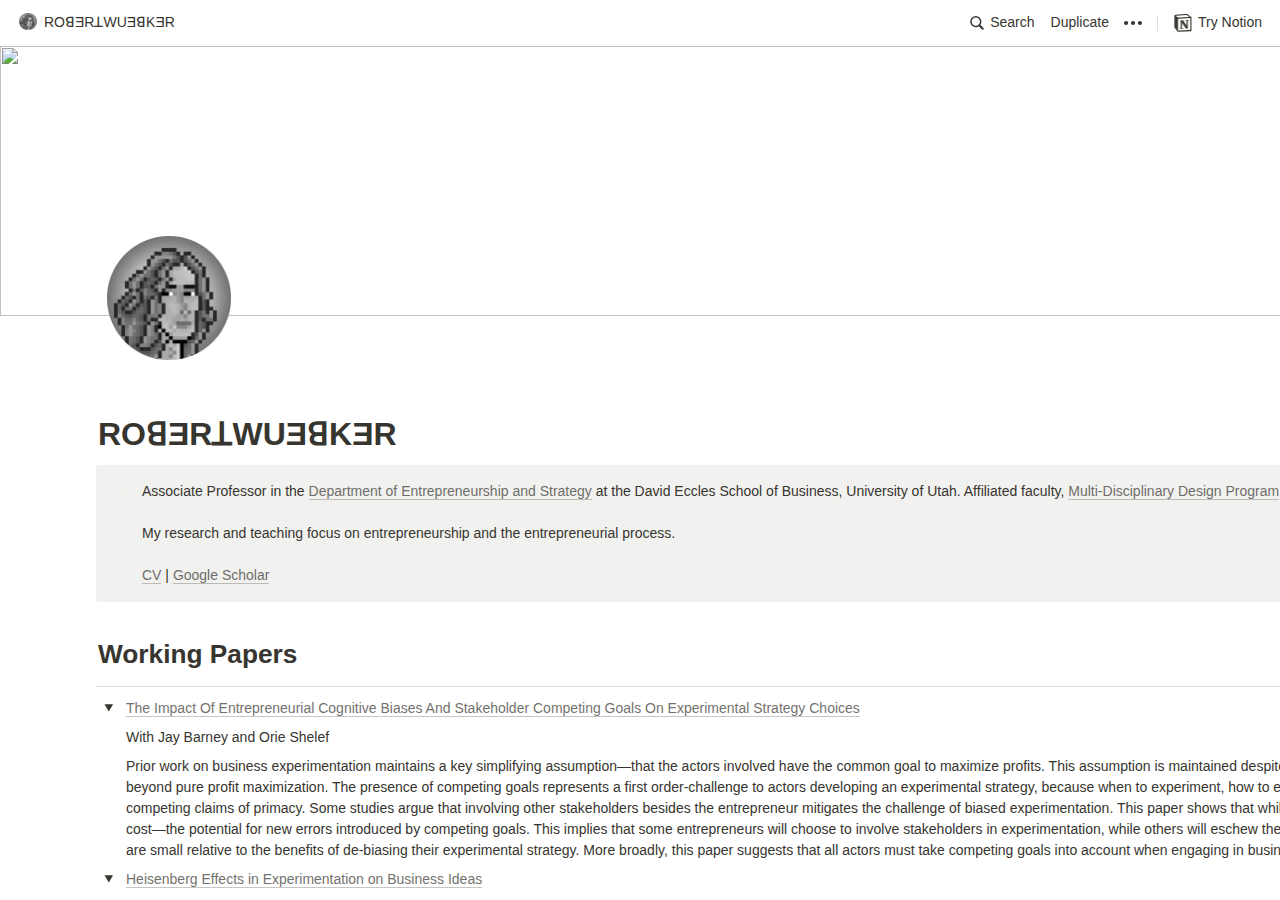
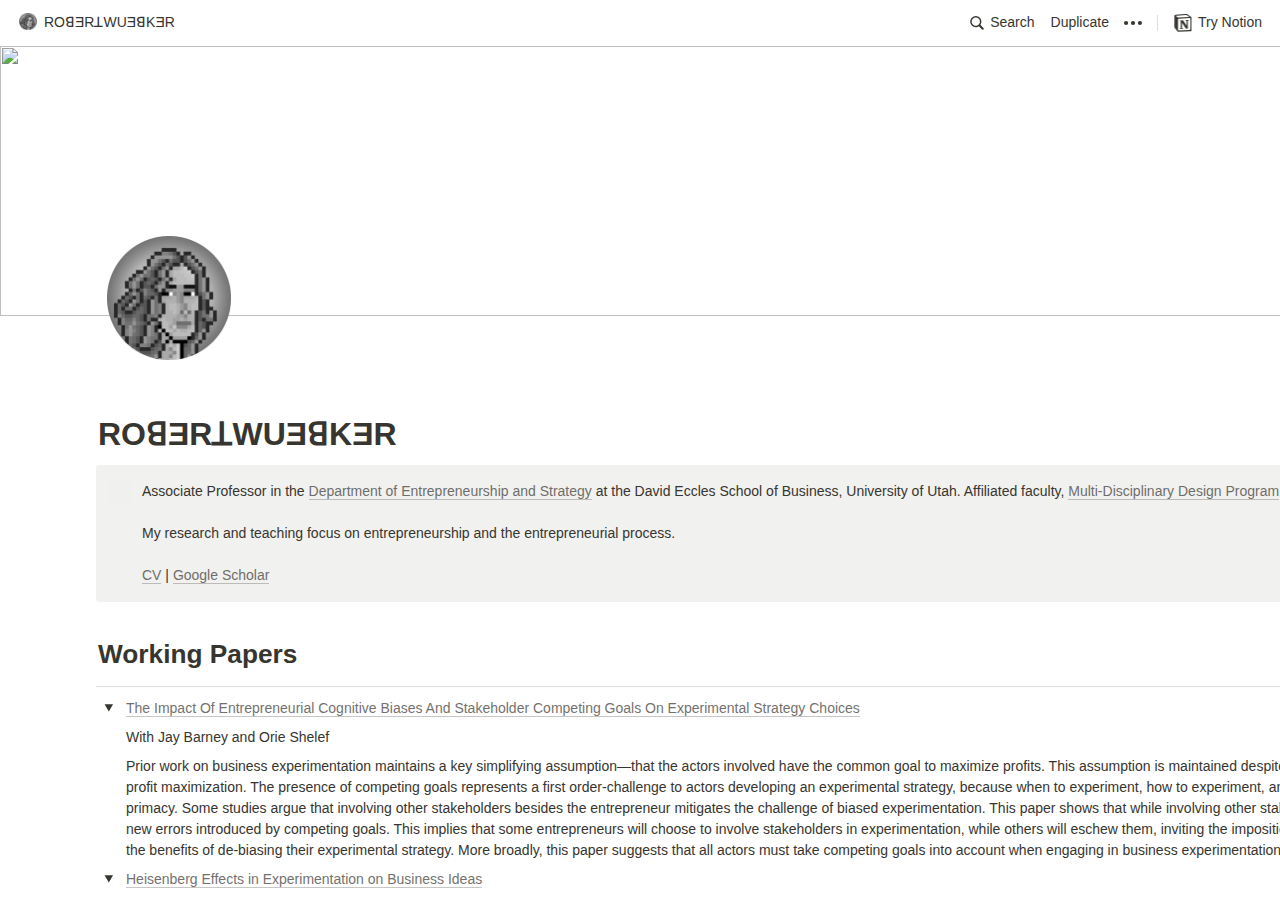
